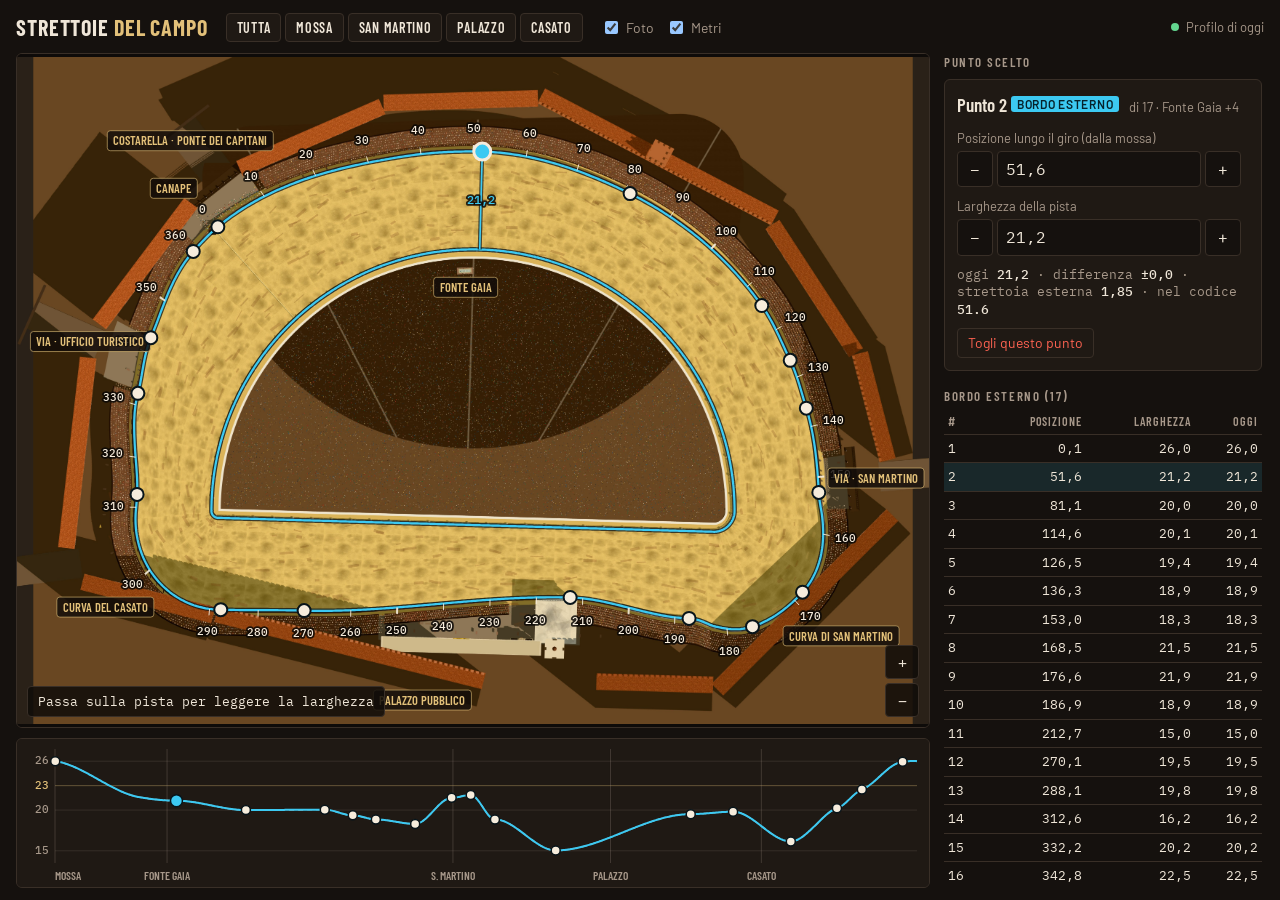
==== creator/index.html @ 79af81dc "Editor strettoie: si modifica anche il colonnino interno; foto trovata anche in /creator/strettoie/ " ====
<!doctype html>
<html lang="it">
<head>
<meta charset="utf-8">
<meta name="viewport" content="width=device-width,initial-scale=1,viewport-fit=cover">
<meta name="robots" content="noindex,nofollow">
<title>Strettoie del Campo</title>
<link rel="preconnect" href="https://fonts.googleapis.com">
<link rel="preconnect" href="https://fonts.gstatic.com" crossorigin>
<link rel="stylesheet" href="https://fonts.googleapis.com/css2?family=Barlow+Condensed:wght@500;600;700&family=Barlow:wght@400;500;600&family=IBM+Plex+Mono:wght@400;500&display=swap">
<style>
/* Tavolo da rilievo: la mappa occupa il campo, il pannello delle misure sta a destra,
   il profilo delle larghezze corre sotto la mappa come una sezione longitudinale. */
:root {
  color-scheme: dark;
  --fondo: #15110e;
  --carta: #1f1914;
  --riga: #392f27;
  --testo: #efe6d8;
  --tenue: #a7988a;
  --nuovo: #3cc9f2;
  --tolto: #ff6352;
  --aggiunto: #63d68f;
  --oggi: #f6ecdc;
  --tufo: #e2c079;
  --f-titolo: "Barlow Condensed", "Arial Narrow", "Helvetica Neue", sans-serif;
  --f-testo: "Barlow", system-ui, -apple-system, "Segoe UI", sans-serif;
  --f-num: "IBM Plex Mono", ui-monospace, Menlo, Consolas, monospace;
}
html, body { height: 100%; }
body { margin: 0; }
[hidden] { display: none !important; }
body { background: var(--fondo); color: var(--testo); font-family: var(--f-testo); font-size: 14px; line-height: 1.4; }
button, input { font: inherit; color: inherit; }
button { cursor: pointer; }
:focus-visible { outline: 2px solid var(--nuovo); outline-offset: 2px; }

.app {
  box-sizing: border-box; height: 100%;
  display: grid; grid-template-columns: minmax(0, 1fr) 320px; grid-template-rows: auto minmax(0, 1fr) 150px;
  gap: 10px 14px;
  padding-block: 12px;
  padding-left: max(16px, env(safe-area-inset-left, 0px));
  padding-right: max(16px, env(safe-area-inset-right, 0px));
}
.testata { grid-column: 1 / -1; display: flex; flex-wrap: wrap; align-items: center; gap: 8px 18px; }
.testata h1 { margin: 0; font-family: var(--f-titolo); font-weight: 700; font-size: 22px; letter-spacing: .04em; text-transform: uppercase; text-wrap: balance; }
.testata h1 span { color: var(--tufo); }
.viste { display: flex; flex-wrap: wrap; gap: 4px; }
.viste button, .attiva {
  background: var(--carta); border: 1px solid var(--riga); border-radius: 4px; padding: 4px 10px;
  font-family: var(--f-titolo); font-weight: 600; font-size: 14px; letter-spacing: .05em; text-transform: uppercase;
}
.viste button:hover { border-color: var(--tenue); }
.interruttori { display: flex; gap: 12px; align-items: center; color: var(--tenue); }
.interruttori label { display: flex; gap: 5px; align-items: center; cursor: pointer; }
.stato { margin-left: auto; font-size: 13px; color: var(--tenue); display: flex; align-items: center; gap: 7px; }
.stato i { width: 8px; height: 8px; border-radius: 50%; background: var(--tenue); display: inline-block; }
.stato[data-tipo="ok"] i { background: var(--aggiunto); }
.stato[data-tipo="attesa"] i { background: var(--tufo); }
.stato[data-tipo="errore"] i { background: var(--tolto); }

.mappa { grid-column: 1; grid-row: 2; position: relative; min-height: 0; border: 1px solid var(--riga); border-radius: 6px; overflow: hidden; background: #0e0b09; touch-action: none; }
.mappa canvas { position: absolute; inset: 0; width: 100%; height: 100%; display: block; cursor: grab; }
.mappa canvas.su-punto { cursor: pointer; }
.mappa canvas.trascina { cursor: grabbing; }
.lettura {
  position: absolute; left: 10px; bottom: 10px; max-width: calc(100% - 80px);
  background: rgba(16, 12, 9, .86); border: 1px solid var(--riga); border-radius: 4px; padding: 6px 10px;
  font-family: var(--f-num); font-size: 12.5px; font-variant-numeric: tabular-nums; pointer-events: none;
}
.lettura b { color: var(--nuovo); font-weight: 500; }
.lettura em { color: var(--tenue); font-style: normal; }
.zoom { position: absolute; right: 10px; bottom: 10px; display: flex; flex-direction: column; gap: 4px; }
.zoom button { width: 34px; height: 34px; border-radius: 4px; border: 1px solid var(--riga); background: rgba(16, 12, 9, .86); font-size: 18px; line-height: 1; }

.profilo { grid-column: 1; grid-row: 3; position: relative; border: 1px solid var(--riga); border-radius: 6px; background: var(--carta); overflow: hidden; touch-action: none; }
.profilo canvas { position: absolute; inset: 0; width: 100%; height: 100%; display: block; cursor: crosshair; }

.pannello { grid-column: 2; grid-row: 2 / 4; min-height: 0; overflow: auto; display: flex; flex-direction: column; gap: 16px; padding-right: 2px; }
.blocco { display: flex; flex-direction: column; gap: 8px; }
.blocco h2 { margin: 0; font-family: var(--f-titolo); font-weight: 600; font-size: 13px; letter-spacing: .12em; text-transform: uppercase; color: var(--tenue); }
.scheda { background: var(--carta); border: 1px solid var(--riga); border-radius: 6px; padding: 12px; display: flex; flex-direction: column; gap: 10px; }
.scheda .nome { font-family: var(--f-titolo); font-size: 19px; font-weight: 600; }
.scheda .nome small { font-family: var(--f-testo); font-size: 13px; font-weight: 400; color: var(--tenue); margin-left: 6px; }
.campo { display: grid; grid-template-columns: minmax(0, 1fr) auto; gap: 4px 8px; align-items: center; }
.campo label { font-size: 13px; color: var(--tenue); grid-column: 1 / -1; }
.passi { display: flex; gap: 4px; }
.passi input {
  flex: 1; min-width: 0; background: var(--fondo); border: 1px solid var(--riga); border-radius: 4px; padding: 6px 8px;
  font-family: var(--f-num); font-size: 16px; font-variant-numeric: tabular-nums;
}
.passi button { width: 36px; border-radius: 4px; border: 1px solid var(--riga); background: var(--fondo); font-family: var(--f-num); font-size: 16px; }
.passi button:hover, .azioni button:hover { border-color: var(--tenue); }
.nota { font-size: 12.5px; color: var(--tenue); font-family: var(--f-num); font-variant-numeric: tabular-nums; }
.nota b { color: var(--testo); font-weight: 500; }
.togli { align-self: flex-start; background: none; border: 1px solid var(--riga); border-radius: 4px; padding: 4px 10px; color: var(--tolto); }
.vuoto { color: var(--tenue); font-size: 13.5px; }

table { width: 100%; border-collapse: collapse; font-family: var(--f-num); font-size: 12.5px; font-variant-numeric: tabular-nums; }
th { text-align: right; font-family: var(--f-titolo); font-weight: 600; font-size: 12px; letter-spacing: .08em; text-transform: uppercase; color: var(--tenue); padding: 0 4px 4px; }
th:first-child, td:first-child { text-align: left; }
td { text-align: right; padding: 5px 4px; border-top: 1px solid var(--riga); }
tbody tr { cursor: pointer; }
tbody tr:hover td { background: rgba(255, 255, 255, .03); }
tbody tr.sel td { background: rgba(60, 201, 242, .12); }
td.piu { color: var(--aggiunto); } td.meno { color: var(--tolto); }

.azioni { display: grid; grid-template-columns: 1fr 1fr; gap: 6px; }
.azioni button { background: var(--carta); border: 1px solid var(--riga); border-radius: 4px; padding: 7px 8px; font-size: 13.5px; }
.azioni button.forte { grid-column: 1 / -1; background: var(--nuovo); color: #06222c; border-color: var(--nuovo); font-weight: 600; }
.legenda { display: grid; grid-template-columns: 28px 1fr; gap: 6px 8px; align-items: center; font-size: 13px; color: var(--tenue); }
.legenda svg { width: 28px; height: 10px; }
.aiuto { margin: 0; padding-left: 18px; color: var(--tenue); font-size: 13px; display: flex; flex-direction: column; gap: 4px; }
.aiuto kbd { font-family: var(--f-num); font-size: 11.5px; border: 1px solid var(--riga); border-radius: 3px; padding: 0 4px; color: var(--testo); }
textarea.copia { width: 100%; box-sizing: border-box; height: 120px; background: var(--fondo); border: 1px solid var(--riga); border-radius: 4px; font-family: var(--f-num); font-size: 12px; color: var(--testo); }

.scheda .nome .lato { font-family: var(--f-testo); font-size: 12px; font-weight: 600; letter-spacing: .06em; text-transform: uppercase; color: #06222c; background: var(--nuovo); border-radius: 3px; padding: 1px 6px; vertical-align: 3px; }
tr.vuota td { text-align: left; color: var(--tenue); font-family: var(--f-testo); font-size: 13px; border-top: 1px solid var(--riga); }
.azioni button.largo { grid-column: 1 / -1; }
@media (max-width: 820px) {
  html, body { height: auto; }
  .app { height: auto; grid-template-columns: minmax(0, 1fr); grid-template-rows: auto 62dvh 130px auto; }
  .pannello { grid-column: 1; grid-row: 4; overflow: visible; }
  .stato { margin-left: 0; width: 100%; }
}
@media (prefers-reduced-motion: reduce) { * { transition: none !important; } }
</style>
</head>
<body>

<div class="app">
  <header class="testata">
    <h1>Strettoie <span>del Campo</span></h1>
    <nav class="viste" aria-label="Inquadrature">
      <button type="button" data-vista="tutta">Tutta</button>
      <button type="button" data-vista="mossa">Mossa</button>
      <button type="button" data-vista="sanmartino">San Martino</button>
      <button type="button" data-vista="palazzo">Palazzo</button>
      <button type="button" data-vista="casato">Casato</button>
    </nav>
    <div class="interruttori">
      <label><input type="checkbox" id="vediFoto" checked> Foto</label>
      <label><input type="checkbox" id="vediNumeri" checked> Metri</label>
    </div>
    <div class="stato" id="stato" data-tipo="attesa" role="status"><i></i><span>Collegamento…</span></div>
  </header>

  <div class="mappa" id="riquadroMappa">
    <canvas id="mappa" aria-label="Pista vista dall'alto"></canvas>
    <div class="lettura" id="lettura"></div>
    <div class="zoom">
      <button type="button" id="zoomPiu" aria-label="Avvicina">+</button>
      <button type="button" id="zoomMeno" aria-label="Allontana">−</button>
    </div>
  </div>

  <div class="profilo"><canvas id="profilo" aria-label="Larghezza della pista lungo il giro"></canvas></div>

  <aside class="pannello">
    <section class="blocco">
      <h2>Punto scelto</h2>
      <div class="scheda" id="scheda"></div>
    </section>
    <section class="blocco">
      <h2 id="titoloEst">Bordo esterno</h2>
      <table>
        <thead><tr><th>#</th><th>Posizione</th><th>Larghezza</th><th>Oggi</th></tr></thead>
        <tbody id="righeEst"></tbody>
      </table>
    </section>
    <section class="blocco">
      <h2 id="titoloInt">Colonnino</h2>
      <table>
        <thead><tr><th>#</th><th>Posizione</th><th>Larghezza</th><th>Oggi</th></tr></thead>
        <tbody id="righeInt"></tbody>
      </table>
    </section>
    <section class="blocco">
      <h2>Modifiche</h2>
      <div class="azioni">
        <button type="button" id="aggiungiEst">+ Punto esterno</button>
        <button type="button" id="aggiungiInt">+ Punto colonnino</button>
        <button type="button" id="annulla">Annulla</button>
        <button type="button" id="ripristina">Torna a oggi</button>
        <button type="button" id="copia" class="largo">Copia numeri</button>
      </div>
      <textarea class="copia" id="testoCopia" hidden readonly></textarea>
    </section>
    <section class="blocco">
      <h2>Come si usa</h2>
      <ol class="aiuto">
        <li>Trascina un <b>tondo</b> per spostare il bordo esterno, un <b>rombo</b> per spostare il colonnino.</li>
        <li>Doppio clic su un bordo per aggiungere un punto. Sul colonnino il primo punto crea un tratto di ±15 da modellare. Con <kbd>Maiusc</kbd> cambi solo la larghezza.</li>
        <li>Con un punto scelto: <kbd>↑</kbd><kbd>↓</kbd> larghezza, <kbd>←</kbd><kbd>→</kbd> posizione, <kbd>Canc</kbd> lo togli.</li>
        <li id="aiutoFine">Si salva su questo dispositivo. Quando hai finito, premi <b>Copia numeri</b> e incollali in chat.</li>
      </ol>
    </section>
    <section class="blocco">
      <h2>Legenda</h2>
      <div class="legenda">
        <svg viewBox="0 0 28 10" aria-hidden="true"><line x1="0" y1="5" x2="28" y2="5" stroke="#3cc9f2" stroke-width="3"/></svg><span>Bordi nuovi</span>
        <svg viewBox="0 0 28 10" aria-hidden="true"><line x1="0" y1="5" x2="28" y2="5" stroke="#f6ecdc" stroke-width="1.6" stroke-dasharray="4 3"/></svg><span>Bordi di oggi</span>
        <svg viewBox="0 0 28 10" aria-hidden="true"><rect x="0" y="1" width="28" height="8" fill="#ff6352" fill-opacity=".55"/></svg><span>Pista tolta</span>
        <svg viewBox="0 0 28 10" aria-hidden="true"><rect x="0" y="1" width="28" height="8" fill="#63d68f" fill-opacity=".55"/></svg><span>Pista aggiunta</span>
        <svg viewBox="0 0 28 10" aria-hidden="true"><circle cx="8" cy="5" r="4" fill="#f6ecdc" stroke="#08141a"/><rect x="17" y="1.5" width="7" height="7" transform="rotate(45 20.5 5)" fill="#f6ecdc" stroke="#08141a"/></svg><span>Tondo: bordo esterno · rombo: colonnino</span>
      </div>
      <p class="nota">Misure in unità del gioco. Tufo pieno <b>23</b>, alla mossa <b>26</b>. Oggi il punto più stretto è <b>15</b>, alla Cappella.</p>
    </section>
  </aside>
</div>

<script>
"use strict";
// ── Dati: estratti dal codice del gioco (game-3d.js), non ricopiati a mano ──────
const GEO = {"L":366.222,"H":11.5,"A":{"SM_IN":154.617,"SM_OUT":183.518,"CAS_IN":288.084,"CAS_OUT":312.106},"punti":[[0.1,-0.09],[51.6,1.85],[81.1,3],[114.617,2.95],[126.517,3.65],[136.317,4.15],[153.017,4.7],[168.517,1.5],[176.618,1.15],[186.918,4.15],[212.718,7.95],[270.084,3.5],[288.084,3.2],[312.606,6.85],[332.206,3.25],[342.806,2.05],[360.106,0.05]],"riferimenti":{"canape":365.222,"costarella":5.5,"fonteGaia":47.609,"viaSanMartino":151.117,"sanMartino":169.067,"cappella":215.75,"entrone":223.1,"palazzo":236,"casato":300.095,"viaTurismo":337.606},"samples":[[45.501,14.534,-0.669,-0.743,0,2.916],[45.198,14.805,-0.665,-0.747,0.407,2.899],[44.893,15.075,-0.66,-0.751,0.814,2.88],[44.586,15.342,-0.656,-0.755,1.221,2.86],[44.278,15.608,-0.651,-0.759,1.628,2.839],[43.969,15.872,-0.647,-0.763,2.034,2.816],[43.658,16.134,-0.642,-0.767,2.441,2.792],[43.345,16.395,-0.637,-0.771,2.848,2.766],[43.031,16.653,-0.633,-0.774,3.255,2.74],[42.715,16.91,-0.628,-0.778,3.662,2.712],[42.397,17.164,-0.623,-0.782,4.069,2.683],[42.079,17.417,-0.619,-0.786,4.476,2.653],[41.758,17.668,-0.614,-0.789,4.883,2.622],[41.436,17.917,-0.609,-0.793,5.29,2.59],[41.113,18.164,-0.605,-0.797,5.696,2.557],[40.788,18.409,-0.6,-0.8,6.103,2.523],[40.462,18.652,-0.595,-0.804,6.51,2.487],[40.134,18.893,-0.59,-0.807,6.917,2.452],[39.805,19.132,-0.585,-0.811,7.324,2.415],[39.474,19.369,-0.581,-0.814,7.731,2.377],[39.142,19.605,-0.576,-0.818,8.138,2.339],[38.809,19.838,-0.571,-0.821,8.545,2.3],[38.474,20.069,-0.566,-0.825,8.951,2.26],[38.138,20.298,-0.561,-0.828,9.358,2.22],[37.8,20.525,-0.556,-0.831,9.765,2.179],[37.462,20.751,-0.551,-0.835,10.172,2.137],[37.121,20.974,-0.546,-0.838,10.579,2.095],[36.78,21.195,-0.541,-0.841,10.986,2.052],[36.437,21.414,-0.536,-0.844,11.393,2.009],[36.093,21.631,-0.531,-0.848,11.8,1.966],[35.747,21.846,-0.526,-0.851,12.207,1.922],[35.4,22.059,-0.521,-0.854,12.613,1.877],[35.052,22.269,-0.515,-0.857,13.02,1.833],[34.703,22.478,-0.51,-0.86,13.427,1.788],[34.353,22.685,-0.505,-0.863,13.834,1.743],[34.001,22.889,-0.5,-0.866,14.241,1.697],[33.648,23.092,-0.495,-0.869,14.648,1.652],[33.294,23.292,-0.49,-0.872,15.055,1.606],[32.938,23.49,-0.484,-0.875,15.462,1.561],[32.582,23.686,-0.479,-0.878,15.869,1.515],[32.224,23.88,-0.474,-0.881,16.275,1.469],[31.865,24.072,-0.469,-0.883,16.682,1.423],[31.505,24.261,-0.463,-0.886,17.089,1.378],[31.144,24.449,-0.458,-0.889,17.496,1.332],[30.782,24.634,-0.453,-0.892,17.903,1.287],[30.418,24.817,-0.447,-0.894,18.31,1.241],[30.054,24.998,-0.442,-0.897,18.717,1.196],[29.688,25.177,-0.437,-0.9,19.124,1.151],[29.322,25.353,-0.431,-0.902,19.531,1.107],[28.954,25.528,-0.426,-0.905,19.937,1.063],[28.585,25.7,-0.42,-0.907,20.344,1.019],[28.216,25.87,-0.415,-0.91,20.751,0.976],[27.845,26.038,-0.409,-0.912,21.158,0.933],[27.473,26.203,-0.404,-0.915,21.565,0.89],[27.101,26.366,-0.399,-0.917,21.972,0.848],[26.727,26.527,-0.393,-0.92,22.379,0.807],[26.352,26.686,-0.388,-0.922,22.786,0.766],[25.977,26.843,-0.382,-0.924,23.192,0.726],[25.6,26.997,-0.376,-0.926,23.599,0.686],[25.223,27.149,-0.371,-0.929,24.006,0.647],[24.845,27.299,-0.365,-0.931,24.413,0.609],[24.465,27.446,-0.36,-0.933,24.82,0.572],[24.085,27.592,-0.354,-0.935,25.227,0.536],[23.704,27.735,-0.349,-0.937,25.634,0.5],[23.323,27.875,-0.343,-0.939,26.041,0.465],[22.94,28.014,-0.337,-0.941,26.448,0.432],[22.557,28.15,-0.332,-0.943,26.854,0.399],[22.172,28.284,-0.326,-0.945,27.261,0.367],[21.787,28.415,-0.32,-0.947,27.668,0.336],[21.401,28.544,-0.315,-0.949,28.075,0.307],[21.015,28.671,-0.309,-0.951,28.482,0.278],[20.627,28.796,-0.303,-0.953,28.889,0.251],[20.239,28.918,-0.298,-0.955,29.296,0.225],[19.851,29.038,-0.292,-0.956,29.703,0.2],[19.461,29.156,-0.286,-0.958,30.11,0.176],[19.071,29.271,-0.28,-0.96,30.516,0.154],[18.68,29.384,-0.275,-0.962,30.923,0.133],[18.288,29.495,-0.269,-0.963,31.33,0.113],[17.896,29.603,-0.263,-0.965,31.737,0.095],[17.503,29.709,-0.257,-0.966,32.144,0.078],[17.11,29.812,-0.252,-0.968,32.551,0.063],[16.716,29.913,-0.246,-0.969,32.958,0.049],[16.321,30.012,-0.24,-0.971,33.365,0.037],[15.926,30.109,-0.234,-0.972,33.772,0.027],[15.53,30.203,-0.228,-0.974,34.178,0.018],[15.133,30.295,-0.223,-0.975,34.585,0.011],[14.737,30.384,-0.217,-0.976,34.992,0.006],[14.339,30.471,-0.211,-0.978,35.399,0.002],[13.941,30.556,-0.205,-0.979,35.806,0],[13.543,30.638,-0.199,-0.98,36.213,0],[13.144,30.718,-0.193,-0.981,36.62,0],[12.744,30.795,-0.187,-0.982,37.027,0],[12.344,30.87,-0.182,-0.983,37.433,0],[11.944,30.943,-0.176,-0.984,37.84,0],[11.543,31.013,-0.17,-0.985,38.247,0],[11.142,31.081,-0.164,-0.986,38.654,0],[10.74,31.146,-0.158,-0.987,39.061,0],[10.338,31.21,-0.152,-0.988,39.468,0],[9.936,31.27,-0.146,-0.989,39.875,0],[9.533,31.328,-0.14,-0.99,40.282,0],[9.13,31.384,-0.134,-0.991,40.689,0],[8.727,31.438,-0.128,-0.992,41.095,0],[8.323,31.489,-0.122,-0.992,41.502,0],[7.919,31.537,-0.116,-0.993,41.909,0],[7.515,31.583,-0.111,-0.994,42.316,0],[7.111,31.627,-0.105,-0.995,42.723,0],[6.706,31.669,-0.099,-0.995,43.13,0],[6.301,31.707,-0.093,-0.996,43.537,0],[5.895,31.744,-0.087,-0.996,43.944,0],[5.49,31.778,-0.081,-0.997,44.351,0],[5.084,31.81,-0.075,-0.997,44.757,0],[4.679,31.839,-0.069,-0.998,45.164,0],[4.273,31.866,-0.063,-0.998,45.571,0],[3.866,31.89,-0.057,-0.998,45.978,0],[3.46,31.912,-0.051,-0.999,46.385,0],[3.054,31.931,-0.045,-0.999,46.792,0],[2.647,31.948,-0.039,-0.999,47.199,0],[2.24,31.963,-0.033,-0.999,47.606,0],[1.834,31.975,-0.027,-1,48.013,0],[1.427,31.985,-0.021,-1,48.419,0],[1.02,31.992,-0.015,-1,48.826,0],[0.613,31.997,-0.009,-1,49.233,0],[0.206,32,-0.003,-1,49.64,0],[-0.2,32,0.003,-1,50.047,0],[-0.607,31.997,0.009,-1,50.454,0],[-1.014,31.992,0.015,-1,50.861,0],[-1.421,31.985,0.021,-1,51.268,0],[-1.828,31.975,0.027,-1,51.674,0],[-2.234,31.963,0.033,-0.999,52.081,0],[-2.641,31.949,0.039,-0.999,52.488,0],[-3.048,31.932,0.045,-0.999,52.895,0],[-3.454,31.912,0.051,-0.999,53.302,0],[-3.86,31.89,0.057,-0.998,53.709,0],[-4.266,31.866,0.063,-0.998,54.116,0],[-4.672,31.839,0.069,-0.998,54.523,0],[-5.078,31.81,0.075,-0.997,54.93,0],[-5.484,31.779,0.081,-0.997,55.336,0],[-5.889,31.744,0.087,-0.996,55.743,0],[-6.295,31.708,0.093,-0.996,56.15,0],[-6.7,31.669,0.099,-0.995,56.557,0],[-7.105,31.628,0.104,-0.995,56.964,0],[-7.509,31.584,0.11,-0.994,57.371,0],[-7.913,31.538,0.116,-0.993,57.778,0],[-8.317,31.489,0.122,-0.992,58.185,0],[-8.721,31.438,0.128,-0.992,58.592,0],[-9.124,31.385,0.134,-0.991,58.998,0],[-9.527,31.329,0.14,-0.99,59.405,0],[-9.93,31.271,0.146,-0.989,59.812,0],[-10.332,31.21,0.152,-0.988,60.219,0],[-10.734,31.147,0.158,-0.987,60.626,0],[-11.136,31.082,0.164,-0.986,61.033,0],[-11.537,31.014,0.17,-0.986,61.44,0],[-11.938,30.944,0.176,-0.984,61.847,0],[-12.338,30.871,0.181,-0.983,62.254,0],[-12.738,30.796,0.187,-0.982,62.66,0],[-13.138,30.719,0.193,-0.981,63.067,0],[-13.537,30.639,0.199,-0.98,63.474,0],[-13.935,30.557,0.205,-0.979,63.881,0],[-14.333,30.472,0.211,-0.978,64.288,0],[-14.731,30.385,0.217,-0.976,64.695,0],[-15.128,30.296,0.222,-0.975,65.102,0],[-15.524,30.204,0.228,-0.974,65.509,0],[-15.92,30.11,0.234,-0.972,65.915,0],[-16.315,30.014,0.24,-0.971,66.322,0],[-16.71,29.915,0.246,-0.969,66.729,0],[-17.104,29.814,0.252,-0.968,67.136,0],[-17.497,29.71,0.257,-0.966,67.543,0],[-17.89,29.604,0.263,-0.965,67.95,0],[-18.283,29.496,0.269,-0.963,68.357,0],[-18.674,29.386,0.275,-0.962,68.764,0],[-19.065,29.273,0.28,-0.96,69.171,0],[-19.455,29.157,0.286,-0.958,69.577,0],[-19.845,29.04,0.292,-0.956,69.984,0],[-20.234,28.92,0.298,-0.955,70.391,0],[-20.622,28.798,0.303,-0.953,70.798,0],[-21.009,28.673,0.309,-0.951,71.205,0],[-21.396,28.546,0.315,-0.949,71.612,0],[-21.781,28.417,0.32,-0.947,72.019,0],[-22.167,28.286,0.326,-0.945,72.426,0],[-22.551,28.152,0.332,-0.943,72.833,0],[-22.934,28.016,0.337,-0.941,73.239,0],[-23.317,27.877,0.343,-0.939,73.646,0],[-23.699,27.737,0.349,-0.937,74.053,0],[-24.08,27.594,0.354,-0.935,74.46,0],[-24.46,27.449,0.36,-0.933,74.867,0],[-24.839,27.301,0.365,-0.931,75.274,0],[-25.217,27.151,0.371,-0.929,75.681,0],[-25.595,26.999,0.376,-0.926,76.088,0],[-25.971,26.845,0.382,-0.924,76.495,0],[-26.347,26.688,0.387,-0.922,76.901,0],[-26.721,26.53,0.393,-0.92,77.308,0],[-27.095,26.369,0.398,-0.917,77.715,0],[-27.468,26.205,0.404,-0.915,78.122,0],[-27.839,26.04,0.409,-0.912,78.529,0],[-28.21,25.872,0.415,-0.91,78.936,0],[-28.58,25.702,0.42,-0.907,79.343,0],[-28.949,25.53,0.426,-0.905,79.75,0],[-29.316,25.356,0.431,-0.902,80.157,0],[-29.683,25.179,0.437,-0.9,80.563,0],[-30.048,25.001,0.442,-0.897,80.97,0],[-30.413,24.82,0.447,-0.894,81.377,0],[-30.776,24.637,0.453,-0.892,81.784,0],[-31.139,24.452,0.458,-0.889,82.191,0],[-31.5,24.264,0.463,-0.886,82.598,0],[-31.86,24.075,0.469,-0.883,83.005,0],[-32.219,23.883,0.474,-0.881,83.412,0],[-32.576,23.689,0.479,-0.878,83.818,0],[-32.933,23.493,0.484,-0.875,84.225,0],[-33.288,23.295,0.49,-0.872,84.632,0],[-33.643,23.095,0.495,-0.869,85.039,0],[-33.996,22.892,0.5,-0.866,85.446,0],[-34.347,22.688,0.505,-0.863,85.853,0],[-34.698,22.481,0.51,-0.86,86.26,0],[-35.047,22.273,0.515,-0.857,86.667,0],[-35.395,22.062,0.521,-0.854,87.074,0],[-35.742,21.849,0.526,-0.851,87.48,0],[-36.087,21.634,0.531,-0.848,87.887,0],[-36.432,21.417,0.536,-0.844,88.294,0],[-36.775,21.198,0.541,-0.841,88.701,0],[-37.116,20.977,0.546,-0.838,89.108,0],[-37.456,20.754,0.551,-0.835,89.515,0],[-37.795,20.529,0.556,-0.831,89.922,0],[-38.133,20.302,0.561,-0.828,90.329,0],[-38.469,20.072,0.566,-0.825,90.736,0],[-38.804,19.841,0.571,-0.821,91.142,0],[-39.137,19.608,0.576,-0.818,91.549,0],[-39.469,19.373,0.58,-0.814,91.956,0],[-39.8,19.136,0.585,-0.811,92.363,0],[-40.129,18.897,0.59,-0.807,92.77,0],[-40.457,18.656,0.595,-0.804,93.177,0],[-40.783,18.412,0.6,-0.8,93.584,0],[-41.108,18.167,0.605,-0.797,93.991,0],[-41.432,17.921,0.609,-0.793,94.398,0],[-41.753,17.672,0.614,-0.789,94.804,0],[-42.074,17.421,0.619,-0.786,95.211,0],[-42.393,17.168,0.623,-0.782,95.618,0],[-42.71,16.914,0.628,-0.778,96.025,0],[-43.026,16.657,0.633,-0.774,96.432,0],[-43.34,16.399,0.637,-0.771,96.839,0],[-43.653,16.138,0.642,-0.767,97.246,0],[-43.964,15.876,0.647,-0.763,97.653,0],[-44.274,15.612,0.651,-0.759,98.059,0],[-44.582,15.346,0.656,-0.755,98.466,0],[-44.888,15.079,0.66,-0.751,98.873,0],[-45.193,14.809,0.665,-0.747,99.28,0],[-45.496,14.538,0.669,-0.743,99.687,0],[-45.798,14.265,0.673,-0.739,100.094,0],[-46.098,13.99,0.678,-0.735,100.501,0],[-46.396,13.713,0.682,-0.731,100.908,0],[-46.693,13.435,0.687,-0.727,101.315,0],[-46.988,13.154,0.691,-0.723,101.721,0],[-47.281,12.872,0.695,-0.719,102.128,0],[-47.573,12.588,0.7,-0.715,102.535,0],[-47.863,12.303,0.704,-0.71,102.942,0],[-48.151,12.016,0.708,-0.706,103.349,0],[-48.437,11.727,0.712,-0.702,103.756,0],[-48.722,11.436,0.716,-0.698,104.163,0],[-49.005,11.144,0.721,-0.693,104.57,0],[-49.286,10.85,0.725,-0.689,104.977,0],[-49.565,10.554,0.729,-0.685,105.383,0],[-49.843,10.256,0.733,-0.68,105.79,0],[-50.119,9.957,0.737,-0.676,106.197,0],[-50.393,9.657,0.741,-0.671,106.604,0],[-50.665,9.354,0.745,-0.667,107.011,0],[-50.936,9.05,0.749,-0.663,107.418,0],[-51.205,8.745,0.753,-0.658,107.825,0],[-51.471,8.438,0.757,-0.653,108.232,0],[-51.736,8.129,0.761,-0.649,108.639,0],[-51.999,7.818,0.765,-0.644,109.045,0],[-52.261,7.506,0.769,-0.64,109.452,0],[-52.52,7.193,0.772,-0.635,109.859,0],[-52.778,6.878,0.776,-0.631,110.266,0],[-53.033,6.561,0.78,-0.626,110.673,0],[-53.287,6.243,0.784,-0.621,111.08,0],[-53.539,5.924,0.787,-0.617,111.487,0],[-53.789,5.603,0.791,-0.612,111.894,0],[-54.037,5.28,0.795,-0.607,112.3,0],[-54.283,4.956,0.798,-0.602,112.707,0],[-54.527,4.63,0.802,-0.598,113.114,0],[-54.769,4.303,0.805,-0.593,113.521,0],[-55.009,3.975,0.809,-0.588,113.928,0],[-55.247,3.645,0.812,-0.583,114.335,0],[-55.484,3.314,0.816,-0.578,114.742,0],[-55.718,2.981,0.819,-0.573,115.149,0],[-55.95,2.647,0.823,-0.568,115.556,0],[-56.18,2.312,0.826,-0.563,115.962,0],[-56.409,1.975,0.83,-0.558,116.369,0],[-56.635,1.637,0.833,-0.553,116.776,0],[-56.859,1.297,0.836,-0.548,117.183,0],[-57.081,0.956,0.839,-0.543,117.59,0],[-57.301,0.614,0.843,-0.538,117.997,0],[-57.519,0.27,0.846,-0.533,118.404,0],[-57.735,-0.074,0.849,-0.528,118.811,0],[-57.949,-0.421,0.852,-0.523,119.218,0],[-58.161,-0.768,0.855,-0.518,119.624,0],[-58.371,-1.117,0.858,-0.513,120.031,0],[-58.578,-1.466,0.861,-0.508,120.438,0],[-58.784,-1.818,0.864,-0.503,120.845,0],[-58.988,-2.17,0.867,-0.498,121.252,0],[-59.189,-2.524,0.87,-0.492,121.659,0],[-59.388,-2.878,0.873,-0.487,122.066,0],[-59.585,-3.234,0.876,-0.482,122.473,0],[-59.78,-3.591,0.879,-0.477,122.88,0],[-59.973,-3.95,0.882,-0.471,123.286,0],[-60.164,-4.309,0.885,-0.466,123.693,0],[-60.352,-4.67,0.888,-0.461,124.1,0],[-60.539,-5.031,0.89,-0.455,124.507,0],[-60.723,-5.394,0.893,-0.45,124.914,0],[-60.905,-5.758,0.896,-0.445,125.321,0],[-61.085,-6.123,0.898,-0.439,125.728,0],[-61.263,-6.489,0.901,-0.434,126.135,0],[-61.438,-6.856,0.904,-0.429,126.541,0],[-61.611,-7.224,0.906,-0.423,126.948,0],[-61.782,-7.593,0.909,-0.418,127.355,0],[-61.951,-7.964,0.911,-0.412,127.762,0],[-62.118,-8.335,0.913,-0.407,128.169,0],[-62.282,-8.707,0.916,-0.401,128.576,0],[-62.445,-9.08,0.918,-0.396,128.983,0],[-62.605,-9.454,0.921,-0.39,129.39,0],[-62.762,-9.829,0.923,-0.385,129.797,0],[-62.918,-10.205,0.925,-0.379,130.203,0],[-63.071,-10.582,0.928,-0.374,130.61,0],[-63.222,-10.96,0.93,-0.368,131.017,0],[-63.371,-11.339,0.932,-0.363,131.424,0],[-63.517,-11.719,0.934,-0.357,131.831,0],[-63.661,-12.099,0.936,-0.351,132.238,0],[-63.803,-12.48,0.938,-0.346,132.645,0],[-63.943,-12.863,0.94,-0.34,133.052,0],[-64.08,-13.246,0.942,-0.335,133.459,0],[-64.215,-13.629,0.944,-0.329,133.865,0],[-64.348,-14.014,0.946,-0.323,134.272,0],[-64.478,-14.399,0.948,-0.318,134.679,0],[-64.606,-14.786,0.95,-0.312,135.086,0],[-64.732,-15.173,0.952,-0.306,135.493,0],[-64.855,-15.56,0.954,-0.301,135.9,0],[-64.977,-15.949,0.956,-0.295,136.307,0],[-65.095,-16.338,0.957,-0.289,136.714,0],[-65.212,-16.728,0.959,-0.283,137.121,0],[-65.326,-17.118,0.961,-0.278,137.527,0],[-65.438,-17.51,0.962,-0.272,137.934,0],[-65.547,-17.901,0.964,-0.266,138.341,0],[-65.654,-18.294,0.966,-0.26,138.748,0],[-65.759,-18.687,0.967,-0.255,139.155,0],[-65.862,-19.081,0.969,-0.249,139.562,0],[-65.962,-19.475,0.97,-0.243,139.969,0],[-66.059,-19.87,0.971,-0.237,140.376,0],[-66.155,-20.266,0.973,-0.231,140.782,0],[-66.248,-20.662,0.974,-0.226,141.189,0],[-66.338,-21.059,0.976,-0.22,141.596,0],[-66.426,-21.456,0.977,-0.214,142.003,0],[-66.512,-21.854,0.978,-0.208,142.41,0],[-66.596,-22.252,0.979,-0.202,142.817,0],[-66.677,-22.651,0.981,-0.196,143.224,0],[-66.755,-23.05,0.982,-0.19,143.631,0],[-66.832,-23.449,0.983,-0.185,144.038,0],[-66.906,-23.85,0.984,-0.179,144.444,0],[-66.977,-24.25,0.985,-0.173,144.851,0],[-67.046,-24.651,0.986,-0.167,145.258,0],[-67.113,-25.052,0.987,-0.161,145.665,0],[-67.177,-25.454,0.988,-0.155,146.072,0],[-67.239,-25.856,0.989,-0.149,146.479,0],[-67.299,-26.259,0.99,-0.143,146.886,0],[-67.356,-26.662,0.991,-0.137,147.293,0],[-67.41,-27.065,0.991,-0.131,147.7,0],[-67.463,-27.468,0.992,-0.125,148.106,0],[-67.513,-27.872,0.993,-0.12,148.513,0],[-67.56,-28.276,0.994,-0.114,148.92,0],[-67.605,-28.681,0.994,-0.108,149.327,0],[-67.648,-29.085,0.995,-0.102,149.734,0],[-67.688,-29.49,0.995,-0.096,150.141,0],[-67.725,-29.895,0.996,-0.09,150.548,0],[-67.761,-30.301,0.996,-0.084,150.955,0],[-67.794,-30.706,0.997,-0.078,151.362,0],[-67.824,-31.112,0.997,-0.072,151.768,0],[-67.852,-31.518,0.998,-0.066,152.175,0],[-67.878,-31.924,0.998,-0.06,152.582,0],[-67.901,-32.33,0.999,-0.054,152.989,0],[-67.922,-32.737,0.999,-0.048,153.396,0],[-67.94,-33.143,0.999,-0.042,153.803,0],[-67.956,-33.55,0.999,-0.036,154.21,0],[-67.969,-33.956,1,-0.03,154.617,0],[-67.98,-34.363,1,-0.024,155.023,0],[-67.989,-34.77,1,-0.018,155.43,0],[-67.995,-35.177,1,-0.012,155.837,0],[-67.999,-35.584,1,-0.006,156.244,0],[-68,-35.991,1,0.005,156.651,0],[-67.995,-36.398,1,0.025,157.058,0],[-67.98,-36.804,0.999,0.05,157.465,0],[-67.954,-37.211,0.997,0.076,157.872,0],[-67.918,-37.616,0.995,0.101,158.279,0],[-67.872,-38.02,0.992,0.126,158.686,0],[-67.815,-38.424,0.988,0.151,159.093,0],[-67.749,-38.825,0.984,0.177,159.5,0],[-67.672,-39.225,0.979,0.202,159.908,0],[-67.585,-39.623,0.974,0.226,160.315,0],[-67.487,-40.018,0.968,0.251,160.722,0],[-67.38,-40.411,0.961,0.276,161.129,0],[-67.263,-40.8,0.954,0.3,161.536,0],[-67.136,-41.187,0.946,0.324,161.943,0],[-66.999,-41.571,0.937,0.348,162.35,0],[-66.852,-41.95,0.928,0.372,162.757,0],[-66.696,-42.326,0.919,0.395,163.164,0],[-66.53,-42.698,0.908,0.419,163.571,0],[-66.355,-43.066,0.897,0.442,163.978,0],[-66.171,-43.429,0.886,0.464,164.386,0],[-65.977,-43.787,0.874,0.487,164.793,0],[-65.775,-44.14,0.861,0.509,165.2,0],[-65.563,-44.488,0.848,0.53,165.607,0],[-65.343,-44.83,0.834,0.552,166.014,0],[-65.114,-45.166,0.82,0.573,166.421,0],[-64.877,-45.497,0.805,0.594,166.828,0],[-64.631,-45.822,0.789,0.614,167.235,0],[-64.377,-46.14,0.774,0.634,167.642,0],[-64.115,-46.451,0.757,0.653,168.049,0],[-63.845,-46.756,0.74,0.672,168.456,0],[-63.568,-47.054,0.723,0.691,168.863,0],[-63.283,-47.345,0.705,0.709,169.271,0],[-62.99,-47.628,0.687,0.727,169.678,0],[-62.691,-47.904,0.668,0.744,170.085,0],[-62.385,-48.172,0.649,0.761,170.492,0],[-62.072,-48.432,0.629,0.777,170.899,0],[-61.752,-48.685,0.61,0.793,171.306,0],[-61.426,-48.929,0.589,0.808,171.713,0],[-61.094,-49.164,0.568,0.823,172.12,0],[-60.756,-49.391,0.547,0.837,172.527,0],[-60.413,-49.61,0.526,0.851,172.934,0],[-60.064,-49.819,0.504,0.864,173.341,0],[-59.71,-50.02,0.482,0.876,173.748,0],[-59.351,-50.212,0.459,0.888,174.156,0],[-58.987,-50.394,0.437,0.9,174.563,0],[-58.618,-50.567,0.414,0.91,174.97,0],[-58.245,-50.731,0.39,0.921,175.377,0],[-57.869,-50.885,0.367,0.93,175.784,0],[-57.488,-51.029,0.343,0.939,176.191,0],[-57.104,-51.164,0.319,0.948,176.598,0],[-56.716,-51.289,0.295,0.956,177.005,0],[-56.326,-51.404,0.27,0.963,177.412,0],[-55.933,-51.509,0.246,0.969,177.819,0],[-55.537,-51.604,0.221,0.975,178.226,0],[-55.139,-51.689,0.196,0.981,178.633,0],[-54.739,-51.764,0.171,0.985,179.041,0],[-54.337,-51.828,0.146,0.989,179.448,0],[-53.933,-51.883,0.121,0.993,179.855,0],[-53.528,-51.927,0.096,0.995,180.262,0],[-53.123,-51.961,0.07,0.998,180.669,0],[-52.716,-51.984,0.045,0.999,181.076,0],[-52.31,-51.997,0.016,1,181.483,0],[-51.903,-51.997,-0.014,1,181.89,0],[-51.496,-51.986,-0.028,1,182.297,0],[-51.089,-51.974,-0.028,1,182.704,0],[-50.682,-51.963,-0.028,1,183.111,0],[-50.276,-51.952,-0.028,1,183.518,0],[-49.869,-51.94,-0.028,1,183.925,0],[-49.462,-51.929,-0.028,1,184.331,0],[-49.055,-51.917,-0.028,1,184.738,0],[-48.649,-51.906,-0.028,1,185.145,0],[-48.242,-51.895,-0.028,1,185.552,0],[-47.835,-51.883,-0.028,1,185.959,0],[-47.429,-51.872,-0.028,1,186.366,0],[-47.022,-51.86,-0.028,1,186.773,0],[-46.615,-51.849,-0.028,1,187.18,0],[-46.208,-51.838,-0.028,1,187.586,0],[-45.802,-51.826,-0.028,1,187.993,0],[-45.395,-51.815,-0.028,1,188.4,0],[-44.988,-51.803,-0.028,1,188.807,0],[-44.582,-51.792,-0.028,1,189.214,0],[-44.175,-51.781,-0.028,1,189.621,0],[-43.768,-51.769,-0.028,1,190.028,0],[-43.361,-51.758,-0.028,1,190.435,0],[-42.955,-51.746,-0.028,1,190.841,0],[-42.548,-51.735,-0.028,1,191.248,0],[-42.141,-51.724,-0.028,1,191.655,0],[-41.735,-51.712,-0.028,1,192.062,0],[-41.328,-51.701,-0.028,1,192.469,0],[-40.921,-51.689,-0.028,1,192.876,0],[-40.514,-51.678,-0.028,1,193.283,0],[-40.108,-51.667,-0.028,1,193.69,0],[-39.701,-51.655,-0.028,1,194.096,0],[-39.294,-51.644,-0.028,1,194.503,0],[-38.888,-51.632,-0.028,1,194.91,0],[-38.481,-51.621,-0.028,1,195.317,0],[-38.074,-51.61,-0.028,1,195.724,0],[-37.667,-51.598,-0.028,1,196.131,0],[-37.261,-51.587,-0.028,1,196.538,0],[-36.854,-51.575,-0.028,1,196.945,0],[-36.447,-51.564,-0.028,1,197.351,0],[-36.041,-51.553,-0.028,1,197.758,0],[-35.634,-51.541,-0.028,1,198.165,0],[-35.227,-51.53,-0.028,1,198.572,0],[-34.82,-51.518,-0.028,1,198.979,0],[-34.414,-51.507,-0.028,1,199.386,0],[-34.007,-51.496,-0.028,1,199.793,0],[-33.6,-51.484,-0.028,1,200.2,0],[-33.194,-51.473,-0.028,1,200.606,0],[-32.787,-51.461,-0.028,1,201.013,0],[-32.38,-51.45,-0.028,1,201.42,0],[-31.973,-51.439,-0.028,1,201.827,0],[-31.567,-51.427,-0.028,1,202.234,0],[-31.16,-51.416,-0.028,1,202.641,0],[-30.753,-51.404,-0.028,1,203.048,0],[-30.347,-51.393,-0.028,1,203.455,0],[-29.94,-51.381,-0.028,1,203.861,0],[-29.533,-51.37,-0.028,1,204.268,0],[-29.126,-51.359,-0.028,1,204.675,0],[-28.72,-51.347,-0.028,1,205.082,0],[-28.313,-51.336,-0.028,1,205.489,0],[-27.906,-51.324,-0.028,1,205.896,0],[-27.5,-51.313,-0.028,1,206.303,0],[-27.093,-51.302,-0.028,1,206.71,0],[-26.686,-51.29,-0.028,1,207.116,0],[-26.279,-51.279,-0.028,1,207.523,0],[-25.873,-51.267,-0.028,1,207.93,0],[-25.466,-51.256,-0.028,1,208.337,0],[-25.059,-51.245,-0.028,1,208.744,0],[-24.653,-51.233,-0.028,1,209.151,0],[-24.246,-51.222,-0.028,1,209.558,0],[-23.839,-51.21,-0.028,1,209.964,0],[-23.432,-51.199,-0.028,1,210.371,0],[-23.026,-51.188,-0.028,1,210.778,0],[-22.619,-51.176,-0.028,1,211.185,0],[-22.212,-51.165,-0.028,1,211.592,0],[-21.806,-51.153,-0.028,1,211.999,0],[-21.399,-51.142,-0.028,1,212.406,0],[-20.992,-51.131,-0.028,1,212.813,0],[-20.585,-51.119,-0.028,1,213.219,0],[-20.179,-51.108,-0.028,1,213.626,0],[-19.772,-51.096,-0.028,1,214.033,0],[-19.365,-51.085,-0.028,1,214.44,0],[-18.959,-51.074,-0.028,1,214.847,0],[-18.552,-51.062,-0.028,1,215.254,0],[-18.145,-51.051,-0.028,1,215.661,0],[-17.738,-51.039,-0.028,1,216.068,0],[-17.332,-51.028,-0.028,1,216.474,0],[-16.925,-51.017,-0.028,1,216.881,0],[-16.518,-51.005,-0.028,1,217.288,0],[-16.112,-50.994,-0.028,1,217.695,0],[-15.705,-50.982,-0.028,1,218.102,0],[-15.298,-50.971,-0.028,1,218.509,0],[-14.891,-50.96,-0.028,1,218.916,0],[-14.485,-50.948,-0.028,1,219.323,0],[-14.078,-50.937,-0.028,1,219.729,0],[-13.671,-50.925,-0.028,1,220.136,0],[-13.265,-50.914,-0.028,1,220.543,0],[-12.858,-50.903,-0.028,1,220.95,0],[-12.451,-50.891,-0.028,1,221.357,0],[-12.044,-50.88,-0.028,1,221.764,0],[-11.638,-50.868,-0.028,1,222.171,0],[-11.231,-50.857,-0.028,1,222.578,0],[-10.824,-50.846,-0.028,1,222.984,0],[-10.418,-50.834,-0.028,1,223.391,0],[-10.011,-50.823,-0.028,1,223.798,0],[-9.604,-50.811,-0.028,1,224.205,0],[-9.197,-50.8,-0.028,1,224.612,0],[-8.791,-50.789,-0.028,1,225.019,0],[-8.384,-50.777,-0.028,1,225.426,0],[-7.977,-50.766,-0.028,1,225.833,0],[-7.571,-50.754,-0.028,1,226.239,0],[-7.164,-50.743,-0.028,1,226.646,0],[-6.757,-50.732,-0.028,1,227.053,0],[-6.35,-50.72,-0.028,1,227.46,0],[-5.944,-50.709,-0.028,1,227.867,0],[-5.537,-50.697,-0.028,1,228.274,0],[-5.13,-50.686,-0.028,1,228.681,0],[-4.724,-50.674,-0.028,1,229.088,0],[-4.317,-50.663,-0.028,1,229.494,0],[-3.91,-50.652,-0.028,1,229.901,0],[-3.503,-50.64,-0.028,1,230.308,0],[-3.097,-50.629,-0.028,1,230.715,0],[-2.69,-50.617,-0.028,1,231.122,0],[-2.283,-50.606,-0.028,1,231.529,0],[-1.877,-50.595,-0.028,1,231.936,0],[-1.47,-50.583,-0.028,1,232.343,0],[-1.063,-50.572,-0.028,1,232.749,0],[-0.656,-50.56,-0.028,1,233.156,0],[-0.25,-50.549,-0.028,1,233.563,0],[0.157,-50.538,-0.028,1,233.97,0],[0.564,-50.526,-0.028,1,234.377,0],[0.97,-50.515,-0.028,1,234.784,0],[1.377,-50.503,-0.028,1,235.191,0],[1.784,-50.492,-0.028,1,235.598,0],[2.191,-50.481,-0.028,1,236.004,0],[2.597,-50.469,-0.028,1,236.411,0],[3.004,-50.458,-0.028,1,236.818,0],[3.411,-50.446,-0.028,1,237.225,0],[3.817,-50.435,-0.028,1,237.632,0],[4.224,-50.424,-0.028,1,238.039,0],[4.631,-50.412,-0.028,1,238.446,0],[5.038,-50.401,-0.028,1,238.853,0],[5.444,-50.389,-0.028,1,239.259,0],[5.851,-50.378,-0.028,1,239.666,0],[6.258,-50.367,-0.028,1,240.073,0],[6.664,-50.355,-0.028,1,240.48,0],[7.071,-50.344,-0.028,1,240.887,0],[7.478,-50.332,-0.028,1,241.294,0],[7.885,-50.321,-0.028,1,241.701,0],[8.291,-50.31,-0.028,1,242.108,0],[8.698,-50.298,-0.028,1,242.514,0],[9.105,-50.287,-0.028,1,242.921,0],[9.511,-50.275,-0.028,1,243.328,0],[9.918,-50.264,-0.028,1,243.735,0],[10.325,-50.253,-0.028,1,244.142,0],[10.732,-50.241,-0.028,1,244.549,0],[11.138,-50.23,-0.028,1,244.956,0],[11.545,-50.218,-0.028,1,245.363,0],[11.952,-50.207,-0.028,1,245.769,0],[12.358,-50.196,-0.028,1,246.176,0],[12.765,-50.184,-0.028,1,246.583,0],[13.172,-50.173,-0.028,1,246.99,0],[13.579,-50.161,-0.028,1,247.397,0],[13.985,-50.15,-0.028,1,247.804,0],[14.392,-50.139,-0.028,1,248.211,0],[14.799,-50.127,-0.028,1,248.618,0],[15.205,-50.116,-0.028,1,249.024,0],[15.612,-50.104,-0.028,1,249.431,0],[16.019,-50.093,-0.028,1,249.838,0],[16.426,-50.082,-0.028,1,250.245,0],[16.832,-50.07,-0.028,1,250.652,0],[17.239,-50.059,-0.028,1,251.059,0],[17.646,-50.047,-0.028,1,251.466,0],[18.052,-50.036,-0.028,1,251.873,0],[18.459,-50.025,-0.028,1,252.279,0],[18.866,-50.013,-0.028,1,252.686,0],[19.273,-50.002,-0.028,1,253.093,0],[19.679,-49.99,-0.028,1,253.5,0],[20.086,-49.979,-0.028,1,253.907,0],[20.493,-49.967,-0.028,1,254.314,0],[20.899,-49.956,-0.028,1,254.721,0],[21.306,-49.945,-0.028,1,255.128,0],[21.713,-49.933,-0.028,1,255.534,0],[22.12,-49.922,-0.028,1,255.941,0],[22.526,-49.91,-0.028,1,256.348,0],[22.933,-49.899,-0.028,1,256.755,0],[23.34,-49.888,-0.028,1,257.162,0],[23.746,-49.876,-0.028,1,257.569,0],[24.153,-49.865,-0.028,1,257.976,0],[24.56,-49.853,-0.028,1,258.383,0],[24.967,-49.842,-0.028,1,258.789,0],[25.373,-49.831,-0.028,1,259.196,0],[25.78,-49.819,-0.028,1,259.603,0],[26.187,-49.808,-0.028,1,260.01,0],[26.593,-49.796,-0.028,1,260.417,0],[27,-49.785,-0.028,1,260.824,0],[27.407,-49.774,-0.028,1,261.231,0],[27.814,-49.762,-0.028,1,261.638,0],[28.22,-49.751,-0.028,1,262.044,0],[28.627,-49.739,-0.028,1,262.451,0],[29.034,-49.728,-0.028,1,262.858,0],[29.44,-49.717,-0.028,1,263.265,0],[29.847,-49.705,-0.028,1,263.672,0],[30.254,-49.694,-0.028,1,264.079,0],[30.661,-49.682,-0.028,1,264.486,0],[31.067,-49.671,-0.028,1,264.893,0],[31.474,-49.66,-0.028,1,265.299,0],[31.881,-49.648,-0.028,1,265.706,0],[32.287,-49.637,-0.028,1,266.113,0],[32.694,-49.625,-0.028,1,266.52,0],[33.101,-49.614,-0.028,1,266.927,0],[33.508,-49.603,-0.028,1,267.334,0],[33.914,-49.591,-0.028,1,267.741,0],[34.321,-49.58,-0.028,1,268.147,0],[34.728,-49.568,-0.028,1,268.554,0],[35.134,-49.557,-0.028,1,268.961,0],[35.541,-49.546,-0.028,1,269.368,0],[35.948,-49.534,-0.028,1,269.775,0],[36.355,-49.523,-0.028,1,270.182,0],[36.761,-49.511,-0.028,1,270.589,0],[37.168,-49.5,-0.028,1,270.996,0],[37.575,-49.489,-0.028,1,271.402,0],[37.981,-49.477,-0.028,1,271.809,0],[38.388,-49.466,-0.028,1,272.216,0],[38.795,-49.454,-0.028,1,272.623,0],[39.202,-49.443,-0.028,1,273.03,0],[39.608,-49.432,-0.028,1,273.437,0],[40.015,-49.42,-0.028,1,273.844,0],[40.422,-49.409,-0.028,1,274.251,0],[40.828,-49.397,-0.028,1,274.657,0],[41.235,-49.386,-0.028,1,275.064,0],[41.642,-49.375,-0.028,1,275.471,0],[42.049,-49.363,-0.028,1,275.878,0],[42.455,-49.352,-0.028,1,276.285,0],[42.862,-49.34,-0.028,1,276.692,0],[43.269,-49.329,-0.028,1,277.099,0],[43.675,-49.318,-0.028,1,277.506,0],[44.082,-49.306,-0.028,1,277.912,0],[44.489,-49.295,-0.028,1,278.319,0],[44.896,-49.283,-0.028,1,278.726,0],[45.302,-49.272,-0.028,1,279.133,0],[45.709,-49.26,-0.028,1,279.54,0],[46.116,-49.249,-0.028,1,279.947,0],[46.522,-49.238,-0.028,1,280.354,0],[46.929,-49.226,-0.028,1,280.761,0],[47.336,-49.215,-0.028,1,281.167,0],[47.743,-49.203,-0.028,1,281.574,0],[48.149,-49.192,-0.028,1,281.981,0],[48.556,-49.181,-0.028,1,282.388,0],[48.963,-49.169,-0.028,1,282.795,0],[49.369,-49.158,-0.028,1,283.202,0],[49.776,-49.146,-0.028,1,283.609,0],[50.183,-49.135,-0.028,1,284.016,0],[50.59,-49.124,-0.028,1,284.422,0],[50.996,-49.112,-0.028,1,284.829,0],[51.403,-49.101,-0.028,1,285.236,0],[51.81,-49.089,-0.028,1,285.643,0],[52.216,-49.078,-0.028,1,286.05,0],[52.623,-49.067,-0.028,1,286.457,0],[53.03,-49.055,-0.028,1,286.864,0],[53.437,-49.044,-0.028,1,287.271,0],[53.843,-49.032,-0.028,1,287.677,0],[54.25,-49.021,-0.028,1,288.084,0],[54.657,-49.01,-0.026,1,288.491,0],[55.064,-49,-0.022,1,288.898,0],[55.47,-48.991,-0.036,0.999,289.305,0],[55.877,-48.97,-0.067,0.998,289.712,0],[56.283,-48.937,-0.099,0.995,290.119,0],[56.687,-48.89,-0.13,0.992,290.527,0],[57.09,-48.831,-0.161,0.987,290.934,0],[57.491,-48.759,-0.192,0.981,291.341,0],[57.889,-48.675,-0.222,0.975,291.748,0],[58.285,-48.578,-0.253,0.968,292.155,0],[58.677,-48.469,-0.283,0.959,292.562,0],[59.066,-48.348,-0.313,0.95,292.97,0],[59.451,-48.214,-0.342,0.94,293.377,0],[59.831,-48.069,-0.372,0.928,293.784,0],[60.207,-47.912,-0.401,0.916,294.191,0],[60.577,-47.743,-0.429,0.903,294.598,0],[60.942,-47.562,-0.457,0.889,295.006,0],[61.301,-47.371,-0.485,0.875,295.413,0],[61.654,-47.168,-0.512,0.859,295.82,0],[62.001,-46.954,-0.539,0.843,296.227,0],[62.341,-46.729,-0.565,0.825,296.634,0],[62.673,-46.494,-0.59,0.807,297.042,0],[62.998,-46.249,-0.615,0.788,297.449,0],[63.315,-45.993,-0.64,0.769,297.856,0],[63.624,-45.728,-0.663,0.748,298.263,0],[63.924,-45.453,-0.686,0.727,298.67,0],[64.216,-45.169,-0.709,0.705,299.078,0],[64.499,-44.876,-0.731,0.683,299.485,0],[64.772,-44.574,-0.752,0.66,299.892,0],[65.036,-44.264,-0.772,0.636,300.299,0],[65.289,-43.945,-0.791,0.611,300.706,0],[65.533,-43.619,-0.81,0.586,301.114,0],[65.767,-43.285,-0.828,0.56,301.521,0],[65.99,-42.945,-0.845,0.534,301.928,0],[66.202,-42.597,-0.862,0.507,302.335,0],[66.403,-42.243,-0.877,0.48,302.742,0],[66.593,-41.883,-0.892,0.453,303.15,0],[66.771,-41.517,-0.905,0.424,303.557,0],[66.938,-41.146,-0.918,0.396,303.964,0],[67.094,-40.769,-0.93,0.367,304.371,0],[67.237,-40.388,-0.941,0.338,304.778,0],[67.368,-40.003,-0.951,0.308,305.186,0],[67.488,-39.613,-0.961,0.278,305.593,0],[67.595,-39.22,-0.969,0.248,306,0],[67.689,-38.824,-0.976,0.217,306.407,0],[67.772,-38.426,-0.982,0.187,306.814,0],[67.841,-38.024,-0.988,0.156,307.221,0],[67.899,-37.621,-0.992,0.125,307.629,0],[67.943,-37.216,-0.996,0.094,308.036,0],[67.975,-36.811,-0.998,0.062,308.443,0],[67.994,-36.404,-1,0.031,308.85,0],[68,-35.997,-1,0.006,309.257,0],[67.999,-35.59,-1,-0.006,309.664,0],[67.995,-35.183,-1,-0.012,310.071,0],[67.989,-34.776,-1,-0.018,310.478,0],[67.98,-34.369,-1,-0.024,310.885,0],[67.969,-33.962,-1,-0.03,311.292,0],[67.956,-33.556,-0.999,-0.036,311.699,0],[67.94,-33.149,-0.999,-0.042,312.106,0],[67.922,-32.743,-0.999,-0.048,312.513,0],[67.901,-32.336,-0.999,-0.054,312.92,0],[67.878,-31.93,-0.998,-0.06,313.326,0],[67.853,-31.524,-0.998,-0.066,313.733,0],[67.825,-31.118,-0.997,-0.072,314.14,0],[67.794,-30.712,-0.997,-0.078,314.547,0],[67.761,-30.307,-0.996,-0.084,314.954,0],[67.726,-29.901,-0.996,-0.09,315.361,0],[67.688,-29.496,-0.995,-0.096,315.768,0],[67.648,-29.091,-0.995,-0.102,316.175,0],[67.606,-28.687,-0.994,-0.108,316.581,0],[67.561,-28.282,-0.994,-0.113,316.988,0],[67.513,-27.878,-0.993,-0.119,317.395,0],[67.463,-27.474,-0.992,-0.125,317.802,0],[67.411,-27.071,-0.991,-0.131,318.209,0],[67.357,-26.668,-0.991,-0.137,318.616,0],[67.3,-26.265,-0.99,-0.143,319.023,0],[67.24,-25.862,-0.989,-0.149,319.43,0],[67.178,-25.46,-0.988,-0.155,319.837,0],[67.114,-25.058,-0.987,-0.161,320.243,0],[67.047,-24.657,-0.986,-0.167,320.65,0],[66.978,-24.256,-0.985,-0.173,321.057,0],[66.907,-23.855,-0.984,-0.179,321.464,0],[66.833,-23.455,-0.983,-0.184,321.871,0],[66.757,-23.056,-0.982,-0.19,322.278,0],[66.678,-22.656,-0.981,-0.196,322.685,0.001],[66.597,-22.258,-0.979,-0.202,323.092,0.004],[66.513,-21.859,-0.978,-0.208,323.499,0.009],[66.428,-21.462,-0.977,-0.214,323.905,0.016],[66.34,-21.065,-0.976,-0.22,324.312,0.024],[66.249,-20.668,-0.974,-0.225,324.719,0.034],[66.156,-20.272,-0.973,-0.231,325.126,0.045],[66.061,-19.876,-0.971,-0.237,325.533,0.058],[65.963,-19.481,-0.97,-0.243,325.94,0.073],[65.863,-19.087,-0.969,-0.249,326.347,0.089],[65.761,-18.693,-0.967,-0.255,326.754,0.107],[65.656,-18.3,-0.966,-0.26,327.161,0.126],[65.549,-17.907,-0.964,-0.266,327.567,0.146],[65.439,-17.515,-0.962,-0.272,327.974,0.168],[65.328,-17.124,-0.961,-0.278,328.381,0.192],[65.214,-16.734,-0.959,-0.283,328.788,0.216],[65.097,-16.344,-0.957,-0.289,329.195,0.242],[64.978,-15.955,-0.956,-0.295,329.602,0.269],[64.857,-15.566,-0.954,-0.3,330.009,0.297],[64.734,-15.178,-0.952,-0.306,330.416,0.326],[64.608,-14.791,-0.95,-0.312,330.822,0.356],[64.48,-14.405,-0.948,-0.318,331.229,0.388],[64.35,-14.02,-0.946,-0.323,331.636,0.42],[64.217,-13.635,-0.944,-0.329,332.043,0.454],[64.082,-13.251,-0.942,-0.335,332.45,0.488],[63.945,-12.868,-0.94,-0.34,332.857,0.523],[63.805,-12.486,-0.938,-0.346,333.264,0.56],[63.663,-12.105,-0.936,-0.351,333.671,0.597],[63.519,-11.724,-0.934,-0.357,334.078,0.634],[63.373,-11.345,-0.932,-0.363,334.484,0.673],[63.224,-10.966,-0.93,-0.368,334.891,0.712],[63.073,-10.588,-0.928,-0.374,335.298,0.752],[62.92,-10.211,-0.925,-0.379,335.705,0.793],[62.765,-9.835,-0.923,-0.385,336.112,0.834],[62.607,-9.46,-0.921,-0.39,336.519,0.876],[62.447,-9.086,-0.918,-0.396,336.926,0.918],[62.285,-8.713,-0.916,-0.401,337.333,0.961],[62.12,-8.34,-0.914,-0.407,337.74,1.004],[61.954,-7.969,-0.911,-0.412,338.146,1.048],[61.785,-7.599,-0.909,-0.418,338.553,1.092],[61.614,-7.23,-0.906,-0.423,338.96,1.136],[61.441,-6.862,-0.904,-0.429,339.367,1.181],[61.265,-6.494,-0.901,-0.434,339.774,1.226],[61.088,-6.128,-0.898,-0.439,340.181,1.271],[60.908,-5.763,-0.896,-0.445,340.588,1.317],[60.726,-5.4,-0.893,-0.45,340.995,1.362],[60.542,-5.037,-0.89,-0.455,341.402,1.408],[60.355,-4.675,-0.888,-0.461,341.808,1.454],[60.167,-4.314,-0.885,-0.466,342.215,1.499],[59.976,-3.955,-0.882,-0.471,342.622,1.545],[59.783,-3.597,-0.879,-0.477,343.029,1.591],[59.588,-3.24,-0.876,-0.482,343.436,1.636],[59.391,-2.884,-0.873,-0.487,343.843,1.682],[59.192,-2.529,-0.87,-0.492,344.25,1.727],[58.991,-2.175,-0.868,-0.497,344.657,1.773],[58.787,-1.823,-0.865,-0.503,345.063,1.818],[58.582,-1.472,-0.861,-0.508,345.47,1.862],[58.374,-1.122,-0.858,-0.513,345.877,1.907],[58.164,-0.773,-0.855,-0.518,346.284,1.951],[57.952,-0.426,-0.852,-0.523,346.691,1.994],[57.738,-0.08,-0.849,-0.528,347.098,2.038],[57.522,0.265,-0.846,-0.533,347.505,2.081],[57.304,0.609,-0.843,-0.538,347.912,2.123],[57.084,0.951,-0.839,-0.543,348.319,2.165],[56.862,1.292,-0.836,-0.548,348.725,2.206],[56.638,1.631,-0.833,-0.553,349.132,2.247],[56.412,1.97,-0.83,-0.558,349.539,2.287],[56.184,2.307,-0.826,-0.563,349.946,2.326],[55.953,2.642,-0.823,-0.568,350.353,2.364],[55.721,2.976,-0.819,-0.573,350.76,2.402],[55.487,3.309,-0.816,-0.578,351.167,2.439],[55.251,3.64,-0.813,-0.583,351.574,2.475],[55.013,3.97,-0.809,-0.588,351.981,2.511],[54.772,4.299,-0.805,-0.593,352.387,2.545],[54.53,4.626,-0.802,-0.597,352.794,2.579],[54.286,4.951,-0.798,-0.602,353.201,2.611],[54.04,5.275,-0.795,-0.607,353.608,2.643],[53.792,5.598,-0.791,-0.612,354.015,2.673],[53.543,5.919,-0.787,-0.616,354.422,2.702],[53.291,6.239,-0.784,-0.621,354.829,2.73],[53.037,6.557,-0.78,-0.626,355.236,2.757],[52.781,6.873,-0.776,-0.63,355.643,2.783],[52.524,7.188,-0.772,-0.635,356.049,2.808],[52.265,7.502,-0.769,-0.64,356.456,2.831],[52.003,7.814,-0.765,-0.644,356.863,2.853],[51.74,8.124,-0.761,-0.649,357.27,2.873],[51.475,8.433,-0.757,-0.653,357.677,2.893],[51.209,8.74,-0.753,-0.658,358.084,2.91],[50.94,9.046,-0.749,-0.662,358.491,2.927],[50.669,9.35,-0.745,-0.667,358.898,2.941],[50.397,9.652,-0.741,-0.671,359.304,2.954],[50.123,9.953,-0.737,-0.676,359.711,2.966],[49.847,10.252,-0.733,-0.68,360.118,2.976],[49.57,10.549,-0.729,-0.685,360.525,2.984],[49.29,10.845,-0.725,-0.689,360.932,2.991],[49.009,11.139,-0.721,-0.693,361.339,2.996],[48.726,11.432,-0.717,-0.698,361.746,2.999],[48.441,11.722,-0.712,-0.702,362.153,3],[48.155,12.011,-0.708,-0.706,362.56,2.999],[47.867,12.299,-0.704,-0.71,362.966,2.997],[47.577,12.584,-0.7,-0.714,363.373,2.993],[47.285,12.868,-0.695,-0.719,363.78,2.987],[46.992,13.15,-0.691,-0.723,364.187,2.979],[46.697,13.43,-0.687,-0.727,364.594,2.97],[46.401,13.709,-0.682,-0.731,365.001,2.959],[46.102,13.986,-0.678,-0.735,365.408,2.946],[45.802,14.261,-0.674,-0.739,365.815,2.932]]};
const FOTO = { src: (/\/$/.test(location.pathname) || /\.[a-z0-9]+$/i.test(location.pathname) ? "" : location.pathname.split("/").pop() + "/") + "pista-alto.jpg", cx: 0, cz: -10, wu: 220, hu: 144 };   // inquadratura ortogonale dello scatto
// EST_MAX: il bordo esterno non va oltre 14,5 dall'asse (le facciate sono tarate lì).
// INT_*: quanto il colonnino può entrare in pista (+) o arretrare verso la piazza (−).
const K = { FLARE: 3, SPAN: 40, BACK: -7, FRONT: -1, PIENA: 23, LMIN: 14, EST_MAX: 14.5, INT_MIN: -4, INT_MAX: 6 };
const L = GEO.L, H = GEO.H, N = GEO.samples.length;
const PX = new Float64Array(N), PZ = new Float64Array(N), NX = new Float64Array(N), NZ = new Float64Array(N), CUM = new Float64Array(N), FL = new Float64Array(N);
GEO.samples.forEach((s, i) => { PX[i] = s[0]; PZ[i] = s[1]; NX[i] = s[2]; NZ[i] = s[3]; CUM[i] = s[4]; FL[i] = s[5]; });
const OGGI = { e: GEO.punti.map(([c, n]) => ({ c, n })), i: (GEO.interni || []).map(([c, n]) => ({ c, n })) };
const NOME_LATO = { e: "bordo esterno", i: "colonnino" };
const RIF = GEO.riferimenti;
const ANCORE = { SM_IN: GEO.A.SM_IN, SM_OUT: GEO.A.SM_OUT, CAS_IN: GEO.A.CAS_IN, CAS_OUT: GEO.A.CAS_OUT };
const NOMI = [
  // [nome, posizione, lato, distanza in più oltre i palchi, zoom minimo per mostrarlo]
  ["Canape", RIF.canape, "fuori", 0, 0], ["Costarella · ponte dei Capitani", RIF.costarella, "fuori", 6, 0], ["Fonte Gaia", RIF.fonteGaia, "dentro", 0, 0],
  ["Via · San Martino", RIF.viaSanMartino, "fuori", 0, 0], ["Curva di San Martino", RIF.sanMartino, "fuori", 0, 0], ["Cappella", RIF.cappella, "fuori", 0, 5],
  ["Entrone", RIF.entrone, "fuori", 6, 5], ["Palazzo Pubblico", RIF.palazzo + 8, "fuori", 8, 0], ["Curva del Casato", RIF.casato, "fuori", 0, 0], ["Via · ufficio turistico", RIF.viaTurismo, "fuori", 0, 0],
];

// ── Matematica della pista (la stessa del gioco) ────────────────────────────────
const pmod = (v, m) => ((v % m) + m) % m;
const clamp = (v, a, b) => Math.max(a, Math.min(b, v));
function flareAt(c) {
  const centro = pmod((K.BACK + K.FRONT) / 2, L);
  let d = pmod(c - centro, L); if (d > L / 2) d -= L;
  const t = clamp(1 - Math.abs(d) / K.SPAN, 0, 1);
  return K.FLARE * t * t * (3 - 2 * t);
}
// Profilo fra punti consecutivi: smoothstep a giro chiuso, come trackNarrowAt.
// Con meno di due punti non c'è profilo (0), come nel gioco.
function strettoia(c, pts) {
  const n = pts.length;
  if (n < 2) return 0;
  c = pmod(c, L);
  let i = -1;
  for (let k = 0; k < n; k++) { if (pts[k].c <= c) i = k; else break; }
  let a, b, ca, cb;
  if (i === -1) { a = pts[n - 1]; b = pts[0]; ca = a.c - L; cb = b.c; }
  else if (i === n - 1) { a = pts[n - 1]; b = pts[0]; ca = a.c; cb = b.c + L; }
  else { a = pts[i]; b = pts[i + 1]; ca = a.c; cb = b.c; }
  const t = clamp((c - ca) / Math.max(0.001, cb - ca), 0, 1);
  return a.n + (b.n - a.n) * t * t * (3 - 2 * t);
}
const larghezza = (c, P) => K.PIENA + flareAt(c) - strettoia(c, P.e) - strettoia(c, P.i);
function campione(c) {
  c = pmod(c, L);
  let lo = 0, hi = N - 1;
  if (c >= CUM[N - 1]) { lo = N - 1; } else { while (hi - lo > 1) { const m = (lo + hi) >> 1; if (CUM[m] <= c) lo = m; else hi = m; } }
  const j = (lo + 1) % N, cj = j === 0 ? L : CUM[j];
  const t = clamp((c - CUM[lo]) / Math.max(1e-6, cj - CUM[lo]), 0, 1);
  let nx = NX[lo] + (NX[j] - NX[lo]) * t, nz = NZ[lo] + (NZ[j] - NZ[lo]) * t;
  const nl = Math.hypot(nx, nz) || 1; nx /= nl; nz /= nl;
  return { x: PX[lo] + (PX[j] - PX[lo]) * t, z: PZ[lo] + (PZ[j] - PZ[lo]) * t, nx, nz, fl: flareAt(c) };
}
// Il bordo esterno sta verso −normale, il colonnino verso +normale.
const bordoFuori = (s, n) => { const o = H + s.fl - n; return [s.x - s.nx * o, s.z - s.nz * o]; };
const bordoDentro = (s, n) => { const o = H - n; return [s.x + s.nx * o, s.z + s.nz * o]; };
const bordo = (lato, s, n) => (lato === "e" ? bordoFuori(s, n) : bordoDentro(s, n));
// Proiezione di un punto del mondo sulla linea di mezzo: posizione lungo il giro + scarto laterale.
function proietta(x, z) {
  let best = null;
  for (let i = 0; i < N; i++) {
    const j = (i + 1) % N;
    const ax = PX[i], az = PZ[i], dx = PX[j] - ax, dz = PZ[j] - az, l2 = dx * dx + dz * dz || 1e-9;
    const t = clamp(((x - ax) * dx + (z - az) * dz) / l2, 0, 1);
    const qx = ax + dx * t, qz = az + dz * t, d2 = (x - qx) ** 2 + (z - qz) ** 2;
    if (!best || d2 < best.d2) best = { d2, c: CUM[i] + ((j === 0 ? L : CUM[j]) - CUM[i]) * t };
  }
  best.c = pmod(best.c, L);
  const s = campione(best.c);
  best.lat = (x - s.x) * s.nx + (z - s.z) * s.nz;
  return best;
}

// ── Stato ──────────────────────────────────────────────────────────────────────
let idProssimo = 1;
const conId = (arr) => arr.map((p) => ({ c: p.c, n: p.n, id: idProssimo++ }));
let prof = { e: conId(OGGI.e), i: conId(OGGI.i) };
let scelto = prof.e.length > 1 ? { lato: "e", id: prof.e[1].id } : null;
let hoverC = null;
const storia = [];
const nOggiE = new Float64Array(N), nOggiI = new Float64Array(N);
for (let i = 0; i < N; i++) { nOggiE[i] = strettoia(CUM[i], OGGI.e); nOggiI[i] = strettoia(CUM[i], OGGI.i); }
const coppie = (arr) => arr.map((p) => [p.c, p.n]);
const snap = () => JSON.stringify({ e: coppie(prof.e), i: coppie(prof.i) });
const SNAP_OGGI = JSON.stringify({ e: coppie(OGGI.e), i: coppie(OGGI.i) });
function segnaStoria() { storia.push(snap()); if (storia.length > 120) storia.shift(); }
function ripristinaDa(js) {
  const d = JSON.parse(js);
  const prima = scelto ? { lato: scelto.lato, k: indice(scelto.lato, scelto.id) } : null;
  prof = { e: conId((d.e || []).map(([c, n]) => ({ c, n }))), i: conId((d.i || []).map(([c, n]) => ({ c, n }))) };
  if (prima && prof[prima.lato].length) scelto = { lato: prima.lato, id: prof[prima.lato][clamp(prima.k, 0, prof[prima.lato].length - 1)].id };
  else scelto = prof.e.length ? { lato: "e", id: prof.e[0].id } : null;
}
const indice = (lato, id) => prof[lato].findIndex((p) => p.id === id);
const trova = (sel) => (sel ? prof[sel.lato].find((p) => p.id === sel.id) : null);
const ordina = () => { prof.e.sort((a, b) => a.c - b.c); prof.i.sort((a, b) => a.c - b.c); };
// Limiti: pista mai più stretta di 14; bordo esterno mai oltre 14,5 dall'asse;
// colonnino fra −4 (verso la piazza) e +6 (dentro la pista).
function limitaN(lato, c, n) {
  const fl = flareAt(c);
  const altro = strettoia(c, lato === "e" ? prof.i : prof.e);
  let lo, hi;
  if (lato === "e") { lo = fl + H - K.EST_MAX; hi = K.PIENA + fl - altro - K.LMIN; }
  else { lo = K.INT_MIN; hi = Math.min(K.INT_MAX, K.PIENA + fl - altro - K.LMIN); }
  hi = Math.max(lo, hi);
  let r = Math.round(clamp(n, lo, hi) * 20) / 20;   // passi di 0,05, sempre dentro i limiti
  if (r > hi + 1e-9) r -= 0.05;
  if (r < lo - 1e-9) r += 0.05;
  return r;
}
function limitaTraVicini(lato, p, c) {
  const P = prof[lato];
  if (P.length < 2) return pmod(c, L);
  const i = indice(lato, p.id), prev = P[(i - 1 + P.length) % P.length], next = P[(i + 1) % P.length];
  const span = pmod(next.c - prev.c, L) || L;
  let r = pmod(c - prev.c, L);
  if (r < 0.5 || r > span - 0.5) {
    const aSinistra = r < 0.5 ? 0.5 - r : L - r + 0.5;
    const aDestra = r > span - 0.5 ? r - (span - 0.5) : (span - 0.5) + (L - r);
    r = aSinistra <= aDestra ? 0.5 : span - 0.5;
  }
  return pmod(Math.round((prev.c + r) * 10) / 10, L);
}

// ── Formati ────────────────────────────────────────────────────────────────────
const fmt = (v, d = 1) => (Math.abs(v) < 0.5 * 10 ** -d ? 0 : v).toLocaleString("it-IT", { minimumFractionDigits: d, maximumFractionDigits: d });
const segno = (v, d = 1) => (v > 0.04 ? "+" : v < -0.04 ? "−" : "±") + fmt(Math.abs(v), d);
function vicino(c) {
  let best = null;
  for (const [nome, rc] of NOMI) { let d = pmod(c - rc, L); if (d > L / 2) d -= L; if (!best || Math.abs(d) < Math.abs(best.d)) best = { nome, d }; }
  return best;
}
function formula(c) {
  let best = null;
  for (const [nome, a] of Object.entries(ANCORE)) { const d = c - a; if (!best || Math.abs(d) < Math.abs(best.d)) best = { nome, d }; }
  if (Math.abs(best.d) > 60) return c.toFixed(1);
  return best.nome + (Math.abs(best.d) < 0.05 ? "" : (best.d > 0 ? " + " : " - ") + Math.abs(best.d).toFixed(1));
}

// ── Mappa ──────────────────────────────────────────────────────────────────────
const tela = document.getElementById("mappa"), g = tela.getContext("2d");
const telaP = document.getElementById("profilo"), gp = telaP.getContext("2d");
let cw = 0, ch = 0, pw = 0, ph = 0, dpr = 1;
const vista = { x: 0, z: -10, s: 4 };
const foto = new Image();
let fotoPronta = false;
foto.onload = () => { fotoPronta = true; ridisegna(); };
foto.src = FOTO.src;
const opz = { foto: true, numeri: true };

const aSchermo = (x, z) => [cw / 2 - (x - vista.x) * vista.s, ch / 2 - (z - vista.z) * vista.s];
const aMondo = (px, py) => [vista.x - (px - cw / 2) / vista.s, vista.z - (py - ch / 2) / vista.s];
const S_MIN = 1.2, S_MAX = 90;

let pendente = false;
function ridisegna() { if (!pendente) { pendente = true; requestAnimationFrame(() => { pendente = false; disegnaMappa(); disegnaProfilo(); }); } }

function disegnaMappa() {
  g.setTransform(dpr, 0, 0, dpr, 0, 0);
  g.fillStyle = "#0e0b09"; g.fillRect(0, 0, cw, ch);
  if (opz.foto && fotoPronta) {
    const kx = foto.naturalWidth / FOTO.wu, kz = foto.naturalHeight / FOTO.hu;
    const ua = (FOTO.cx + FOTO.wu / 2 - vista.x - (cw / 2) / vista.s) * kx, ub = ua + cw * kx / vista.s;
    const va = (FOTO.cz + FOTO.hu / 2 - vista.z - (ch / 2) / vista.s) * kz, vb = va + ch * kz / vista.s;
    const u0 = Math.max(0, ua), u1 = Math.min(foto.naturalWidth, ub), v0 = Math.max(0, va), v1 = Math.min(foto.naturalHeight, vb);
    if (u1 > u0 && v1 > v0) {
      g.imageSmoothingQuality = "high";
      g.drawImage(foto, u0, v0, u1 - u0, v1 - v0, (u0 - ua) * vista.s / kx, (v0 - va) * vista.s / kz, (u1 - u0) * vista.s / kx, (v1 - v0) * vista.s / kz);
    }
  } else {
    // senza foto: il tufo di oggi come campitura piatta
    g.beginPath();
    for (let i = 0; i <= N; i++) { const k = i % N; const o = H - nOggiI[k]; const [x, z] = aSchermo(PX[k] + NX[k] * o, PZ[k] + NZ[k] * o); i ? g.lineTo(x, z) : g.moveTo(x, z); }
    for (let i = N; i >= 0; i--) { const k = i % N; const o = H + FL[k] - nOggiE[k]; const [x, z] = aSchermo(PX[k] - NX[k] * o, PZ[k] - NZ[k] * o); g.lineTo(x, z); }
    g.closePath(); g.fillStyle = "rgba(226,192,121,.28)"; g.fill("evenodd");
  }
  const nE = new Float64Array(N), nI = new Float64Array(N);
  for (let i = 0; i < N; i++) { nE[i] = strettoia(CUM[i], prof.e); nI[i] = strettoia(CUM[i], prof.i); }
  // differenza fra oggi e la proposta, sui due bordi
  const tolta = new Path2D(), aggiunta = new Path2D();
  const posE = (k, n) => { const o = H + FL[k] - n; return aSchermo(PX[k] - NX[k] * o, PZ[k] - NZ[k] * o); };
  const posI = (k, n) => { const o = H - n; return aSchermo(PX[k] + NX[k] * o, PZ[k] + NZ[k] * o); };
  const diff = (oggi, nuovo, pos) => {
    for (let i = 0; i < N; i++) {
      const j = (i + 1) % N;
      const di = nuovo[i] - oggi[i], dj = nuovo[j] - oggi[j];
      if (Math.abs(di) < 0.01 && Math.abs(dj) < 0.01) continue;
      const q = [pos(i, oggi[i]), pos(j, oggi[j]), pos(j, nuovo[j]), pos(i, nuovo[i])];
      const p = di + dj > 0 ? tolta : aggiunta;
      p.moveTo(q[0][0], q[0][1]); q.slice(1).forEach(([x, y]) => p.lineTo(x, y)); p.closePath();
    }
  };
  diff(nOggiE, nE, posE);
  diff(nOggiI, nI, posI);
  g.fillStyle = "rgba(255,99,82,.55)"; g.fill(tolta);
  g.fillStyle = "rgba(99,214,143,.55)"; g.fill(aggiunta);
  // bordi di oggi, tratteggiati
  g.setLineDash([6, 4]);
  linea((k) => { const o = H - nOggiI[k]; return [PX[k] + NX[k] * o, PZ[k] + NZ[k] * o]; }, "rgba(246,236,220,.9)", 1.4);
  linea((k) => { const o = H + FL[k] - nOggiE[k]; return [PX[k] - NX[k] * o, PZ[k] - NZ[k] * o]; }, "rgba(246,236,220,.9)", 1.4);
  g.setLineDash([]);
  // bordi nuovi, con alone scuro per staccarsi dal tufo
  const nuovoE = (k) => { const o = H + FL[k] - nE[k]; return [PX[k] - NX[k] * o, PZ[k] - NZ[k] * o]; };
  const nuovoI = (k) => { const o = H - nI[k]; return [PX[k] + NX[k] * o, PZ[k] + NZ[k] * o]; };
  for (const fn of [nuovoE, nuovoI]) { linea(fn, "rgba(8,20,26,.75)", 4.6); linea(fn, "#3cc9f2", 2.2); }
  // metri lungo il giro, sul bordo esterno
  if (opz.numeri) {
    const passo = vista.s >= 3.4 ? 10 : 50;
    g.font = "500 11px 'IBM Plex Mono', ui-monospace, monospace"; g.textAlign = "center"; g.textBaseline = "middle";
    for (let c = 0; c < L - 1; c += 10) {
      const s = campione(c), n = strettoia(c, prof.e);
      const [ax, az] = bordoFuori(s, n);
      const a = aSchermo(ax, az), b = aSchermo(ax - s.nx * 1.4, az - s.nz * 1.4);
      g.strokeStyle = "rgba(246,236,220,.9)"; g.lineWidth = c % 50 === 0 ? 2 : 1;
      g.beginPath(); g.moveTo(a[0], a[1]); g.lineTo(b[0], b[1]); g.stroke();
      if (c % passo === 0) {
        const t = aSchermo(ax - s.nx * (1.4 + 11 / vista.s + 1.2), az - s.nz * (1.4 + 11 / vista.s + 1.2));
        testoAlone(String(c), t[0], t[1], "#f6ecdc");
      }
    }
  }
  // nomi dei luoghi
  if (vista.s >= 2) {
    g.font = "600 12.5px 'Barlow Condensed', 'Arial Narrow', sans-serif"; g.textAlign = "center"; g.textBaseline = "middle";
    for (const [nome, c, lato, extra, sMin] of NOMI) {
      if (vista.s < sMin) continue;
      const s = campione(c), n = strettoia(c, OGGI.e);
      const off = lato === "fuori" ? -(H + s.fl - n + 9.5 + extra + 14 / vista.s) : H + 6 + 10 / vista.s;
      const [x, y] = aSchermo(s.x + s.nx * off, s.z + s.nz * off);
      pillola(nome.toUpperCase(), x, y);
    }
  }
  // sezione sotto il mouse e del punto scelto
  if (hoverC != null) sezione(hoverC, "rgba(246,236,220,.95)", false);
  const sp = trova(scelto);
  if (sp) sezione(sp.c, "#3cc9f2", true);
  // maniglie: tondi sul bordo esterno, rombi sul colonnino
  for (const lato of ["e", "i"]) {
    for (const p of prof[lato]) {
      const [x, z] = bordo(lato, campione(p.c), p.n), [sx, sy] = aSchermo(x, z);
      const sel = scelto && scelto.lato === lato && p.id === scelto.id;
      const r = sel ? 8.5 : 6.5;
      g.beginPath();
      if (lato === "e") g.arc(sx, sy, r, 0, Math.PI * 2);
      else { g.moveTo(sx, sy - r * 1.25); g.lineTo(sx + r * 1.25, sy); g.lineTo(sx, sy + r * 1.25); g.lineTo(sx - r * 1.25, sy); g.closePath(); }
      g.fillStyle = sel ? "#3cc9f2" : "#f6ecdc"; g.fill();
      g.lineWidth = sel ? 3 : 2; g.strokeStyle = sel ? "#f6ecdc" : "#08141a"; g.stroke();
    }
  }
}
function linea(fn, colore, spessore) {
  g.beginPath();
  for (let i = 0; i <= N; i++) { const [x, z] = fn(i % N); const [sx, sy] = aSchermo(x, z); i ? g.lineTo(sx, sy) : g.moveTo(sx, sy); }
  g.strokeStyle = colore; g.lineWidth = spessore; g.lineJoin = "round"; g.stroke();
}
function testoAlone(t, x, y, colore) {
  g.lineWidth = 3.5; g.strokeStyle = "rgba(10,8,6,.85)"; g.strokeText(t, x, y);
  g.fillStyle = colore; g.fillText(t, x, y);
}
function pillola(t, x, y) {
  const w = g.measureText(t).width + 12;
  g.fillStyle = "rgba(16,12,9,.82)"; g.strokeStyle = "rgba(226,192,121,.6)"; g.lineWidth = 1;
  g.beginPath(); g.roundRect(x - w / 2, y - 10, w, 20, 3); g.fill(); g.stroke();
  g.fillStyle = "#e2c079"; g.fillText(t, x, y + 0.5);
}
function sezione(c, colore, conMisura) {
  const s = campione(c);
  const a = aSchermo(...bordoDentro(s, strettoia(c, prof.i))), b = aSchermo(...bordoFuori(s, strettoia(c, prof.e)));
  g.strokeStyle = "rgba(8,20,26,.7)"; g.lineWidth = 4; g.beginPath(); g.moveTo(a[0], a[1]); g.lineTo(b[0], b[1]); g.stroke();
  g.strokeStyle = colore; g.lineWidth = 1.6; g.beginPath(); g.moveTo(a[0], a[1]); g.lineTo(b[0], b[1]); g.stroke();
  if (conMisura && vista.s >= 2.5) {
    g.font = "500 12px 'IBM Plex Mono', ui-monospace, monospace"; g.textAlign = "center"; g.textBaseline = "middle";
    testoAlone(fmt(larghezza(c, prof)), (a[0] + b[0]) / 2, (a[1] + b[1]) / 2, "#3cc9f2");
  }
}

// ── Profilo delle larghezze ───────────────────────────────────────────────────
const PM = { l: 38, r: 12, t: 10, b: 24 }, YMIN = 13.5, YMAX = 27.5;
const pX = (c) => PM.l + (c / L) * (pw - PM.l - PM.r);
const pY = (w) => PM.t + ((YMAX - w) / (YMAX - YMIN)) * (ph - PM.t - PM.b);
const pC = (x) => clamp(((x - PM.l) / (pw - PM.l - PM.r)) * L, 0, L - 0.01);
const pW = (y) => YMAX - ((y - PM.t) / (ph - PM.t - PM.b)) * (YMAX - YMIN);
function disegnaProfilo() {
  gp.setTransform(dpr, 0, 0, dpr, 0, 0);
  gp.fillStyle = "#1f1914"; gp.fillRect(0, 0, pw, ph);
  gp.font = "500 10.5px 'IBM Plex Mono', ui-monospace, monospace"; gp.textBaseline = "middle"; gp.textAlign = "right";
  for (const w of [15, 20, 23, 26]) {
    gp.strokeStyle = w === 23 ? "rgba(226,192,121,.35)" : "rgba(167,152,138,.16)"; gp.lineWidth = 1;
    gp.beginPath(); gp.moveTo(PM.l, pY(w)); gp.lineTo(pw - PM.r, pY(w)); gp.stroke();
    gp.fillStyle = w === 23 ? "#e2c079" : "#a7988a"; gp.fillText(String(w), PM.l - 6, pY(w));
  }
  gp.textAlign = "center"; gp.textBaseline = "alphabetic";
  gp.font = "600 11.5px 'Barlow Condensed', 'Arial Narrow', sans-serif";
  let fineUltima = -Infinity;
  for (const [nome, c] of [["Mossa", 0], ["Fonte Gaia", RIF.fonteGaia], ["S. Martino", RIF.sanMartino], ["Palazzo", RIF.palazzo], ["Casato", RIF.casato]]) {
    gp.strokeStyle = "rgba(167,152,138,.25)"; gp.beginPath(); gp.moveTo(pX(c), PM.t); gp.lineTo(pX(c), ph - PM.b); gp.stroke();
    const t = nome.toUpperCase(), w = gp.measureText(t).width, x = clamp(pX(c), PM.l + w / 2, pw - PM.r - w / 2);
    if (x - w / 2 < fineUltima + 8) continue;   // su schermi stretti salta l'etichetta che si sovrapporrebbe
    gp.fillStyle = "#a7988a"; gp.fillText(t, x, ph - 7); fineUltima = x + w / 2;
  }
  const passi = Math.max(200, Math.round(pw - PM.l - PM.r));
  const OG = { e: OGGI.e, i: OGGI.i };
  const giro = (fn) => { gp.beginPath(); for (let k = 0; k <= passi; k++) { const c = (k / passi) * L; const y = pY(fn(c)); k ? gp.lineTo(pX(c), y) : gp.moveTo(pX(c), y); } };
  for (let k = 0; k < passi; k++) {
    const c = ((k + 0.5) / passi) * L, a = larghezza(c, OG), b = larghezza(c, prof);
    if (Math.abs(a - b) < 0.01) continue;
    gp.fillStyle = b < a ? "rgba(255,99,82,.5)" : "rgba(99,214,143,.5)";
    const y1 = pY(Math.max(a, b)), y2 = pY(Math.min(a, b));
    gp.fillRect(pX((k / passi) * L), y1, pX(((k + 1) / passi) * L) - pX((k / passi) * L) + 0.5, y2 - y1);
  }
  gp.setLineDash([5, 4]); giro((c) => larghezza(c, OG)); gp.strokeStyle = "rgba(246,236,220,.8)"; gp.lineWidth = 1.3; gp.stroke(); gp.setLineDash([]);
  giro((c) => larghezza(c, prof)); gp.strokeStyle = "#3cc9f2"; gp.lineWidth = 2; gp.stroke();
  if (hoverC != null) { gp.strokeStyle = "rgba(246,236,220,.7)"; gp.lineWidth = 1; gp.beginPath(); gp.moveTo(pX(hoverC), PM.t); gp.lineTo(pX(hoverC), ph - PM.b); gp.stroke(); }
  for (const lato of ["e", "i"]) {
    for (const p of prof[lato]) {
      const sel = scelto && scelto.lato === lato && p.id === scelto.id, x = pX(p.c), y = pY(larghezza(p.c, prof)), r = sel ? 6 : 4.5;
      gp.beginPath();
      if (lato === "e") gp.arc(x, y, r, 0, Math.PI * 2);
      else { gp.moveTo(x, y - r * 1.3); gp.lineTo(x + r * 1.3, y); gp.lineTo(x, y + r * 1.3); gp.lineTo(x - r * 1.3, y); gp.closePath(); }
      gp.fillStyle = sel ? "#3cc9f2" : "#f6ecdc"; gp.fill(); gp.lineWidth = 1.5; gp.strokeStyle = "#08141a"; gp.stroke();
    }
  }
}

// ── Pannello ───────────────────────────────────────────────────────────────────
const scheda = document.getElementById("scheda");
const righe = { e: document.getElementById("righeEst"), i: document.getElementById("righeInt") };
const OG_ALL = { e: OGGI.e, i: OGGI.i };
function aggiornaPannello() {
  const p = trova(scelto);
  if (!p) {
    scheda.innerHTML = `<p class="vuoto">Tocca un tondo o un rombo sulla mappa, o una riga qui sotto.</p>`;
  } else {
    const lato = scelto.lato, i = indice(lato, p.id), v = vicino(p.c), w = larghezza(p.c, prof), wo = larghezza(p.c, OG_ALL);
    const dove = Math.abs(v.d) < 1 ? v.nome : `${v.nome} ${segno(v.d, 0)}`;
    const voce = lato === "e" ? "strettoia esterna" : "rientro del colonnino";
    scheda.innerHTML = `
      <div class="nome">Punto ${i + 1} <span class="lato">${NOME_LATO[lato]}</span> <small>di ${prof[lato].length} · ${dove}</small></div>
      <div class="campo"><label for="inPos">Posizione lungo il giro (dalla mossa)</label>
        <div class="passi"><button type="button" data-passo="pos" data-d="-0.5" aria-label="Indietro di mezzo">−</button>
        <input id="inPos" inputmode="decimal" autocomplete="off" value="${fmt(p.c)}">
        <button type="button" data-passo="pos" data-d="0.5" aria-label="Avanti di mezzo">+</button></div></div>
      <div class="campo"><label for="inLarg">Larghezza della pista</label>
        <div class="passi"><button type="button" data-passo="larg" data-d="-0.1" aria-label="Stringi di un decimo">−</button>
        <input id="inLarg" inputmode="decimal" autocomplete="off" value="${fmt(w)}">
        <button type="button" data-passo="larg" data-d="0.1" aria-label="Allarga di un decimo">+</button></div></div>
      <div class="nota">oggi <b>${fmt(wo)}</b> · differenza <b>${segno(w - wo)}</b> · ${voce} <b>${fmt(p.n, 2)}</b> · nel codice <b>${formula(p.c)}</b></div>
      <button type="button" class="togli" id="togli">Togli questo punto</button>`;
  }
  document.getElementById("titoloEst").textContent = `Bordo esterno (${prof.e.length})`;
  document.getElementById("titoloInt").textContent = `Colonnino (${prof.i.length})`;
  for (const lato of ["e", "i"]) {
    righe[lato].innerHTML = prof[lato].length ? prof[lato].map((p, i) => {
      const w = larghezza(p.c, prof), wo = larghezza(p.c, OG_ALL), d = w - wo;
      const sel = scelto && scelto.lato === lato && p.id === scelto.id;
      return `<tr data-lato="${lato}" data-id="${p.id}" class="${sel ? "sel" : ""}"><td>${i + 1}</td><td>${fmt(p.c)}</td><td class="${d > 0.04 ? "piu" : d < -0.04 ? "meno" : ""}">${fmt(w)}</td><td>${fmt(wo)}</td></tr>`;
    }).join("") : `<tr class="vuota"><td colspan="4">${lato === "i" ? "Il colonnino è quello di oggi. Doppio clic sul colonnino, o «+ Punto colonnino», per modellarlo." : "Nessun punto."}</td></tr>`;
  }
}
scheda.addEventListener("click", (e) => {
  const b = e.target.closest("button"); if (!b) return;
  const p = trova(scelto); if (!p) return;
  if (b.id === "togli") { togli(scelto); return; }
  segnaStoria();
  const d = parseFloat(b.dataset.d);
  if (b.dataset.passo === "pos") p.c = limitaTraVicini(scelto.lato, p, p.c + d);
  else p.n = p.n - d;
  p.n = limitaN(scelto.lato, p.c, p.n);
  cambiato();
});
scheda.addEventListener("change", (e) => {
  const p = trova(scelto); if (!p) return;
  const v = parseFloat(String(e.target.value).replace(",", "."));
  if (!Number.isFinite(v)) { aggiornaPannello(); return; }
  segnaStoria();
  if (e.target.id === "inPos") { p.c = limitaTraVicini(scelto.lato, p, v); p.n = limitaN(scelto.lato, p.c, p.n); }
  if (e.target.id === "inLarg") p.n = limitaN(scelto.lato, p.c, p.n + (larghezza(p.c, prof) - v));
  cambiato();
});
scheda.addEventListener("keydown", (e) => { if (e.key === "Enter") e.target.blur?.(); });
for (const lato of ["e", "i"]) {
  righe[lato].addEventListener("click", (e) => {
    const tr = e.target.closest("tr[data-id]"); if (!tr) return;
    scelto = { lato, id: +tr.dataset.id }; centraSu(trova(scelto).c, Math.max(vista.s, 6)); aggiornaPannello(); ridisegna();
  });
}
function togli(sel) {
  const P = prof[sel.lato];
  segnaStoria();
  const i = indice(sel.lato, sel.id);
  P.splice(i, 1);
  // Un punto solo non è un profilo: sparisce anche lui (il bordo torna quello pieno).
  if (P.length === 1) P.splice(0, 1);
  scelto = P.length ? { lato: sel.lato, id: P[Math.min(i, P.length - 1)].id } : (prof.e.length ? { lato: "e", id: prof.e[0].id } : null);
  cambiato();
}
function aggiungiA(lato, c) {
  const P = prof[lato];
  if (P.some((p) => { let d = Math.abs(pmod(p.c - c, L)); d = Math.min(d, L - d); return d < 1; })) return false;
  segnaStoria();
  c = Math.round(pmod(c, L) * 10) / 10;
  const p = { c, n: 0, id: idProssimo++ };
  if (P.length < 2) {
    // Primo punto di un bordo senza profilo: con lui due appoggi a ±15, così la
    // modifica resta un tratto e non sposta tutto il giro.
    P.push({ c: pmod(Math.round((c - 15) * 10) / 10, L), n: 0, id: idProssimo++ }, { c: pmod(Math.round((c + 15) * 10) / 10, L), n: 0, id: idProssimo++ });
  } else p.n = strettoia(c, P);
  P.push(p); ordina();
  p.n = limitaN(lato, p.c, p.n);
  scelto = { lato, id: p.id };
  cambiato();
  return true;
}
document.getElementById("aggiungiEst").addEventListener("click", () => { const c = proietta(vista.x, vista.z).c; if (!aggiungiA("e", c)) aggiungiA("e", c + 3); });
document.getElementById("aggiungiInt").addEventListener("click", () => { const c = proietta(vista.x, vista.z).c; if (!aggiungiA("i", c)) aggiungiA("i", c + 3); });
document.getElementById("annulla").addEventListener("click", annulla);
function annulla() { const js = storia.pop(); if (js) { ripristinaDa(js); cambiato(); } }
document.getElementById("ripristina").addEventListener("click", () => {
  if (snap() === SNAP_OGGI) return;
  segnaStoria(); ripristinaDa(SNAP_OGGI); cambiato();
});
function righeTesto(lato, nome) {
  if (!prof[lato].length) return [`${nome}: come oggi, nessun punto`];
  return [nome, ...prof[lato].map((p, i) => `${String(i + 1).padStart(2)}  ${formula(p.c).padEnd(16)} posizione ${p.c.toFixed(1).padStart(5)}  ${lato === "e" ? "strettoia" : "rientro  "} ${p.n.toFixed(2).padStart(5)}  larghezza ${larghezza(p.c, prof).toFixed(1)}`)];
}
function testoNumeri() {
  return [`STRETTOIE — giro ${L.toFixed(1)}, tufo pieno 23, mossa 26`,
    ...righeTesto("e", "BORDO ESTERNO (strettoia = quanto il bordo entra dai palchi)"),
    ...righeTesto("i", "COLONNINO (rientro = quanto il colonnino entra in pista; negativo = arretra verso la piazza)")].join("\n");
}
document.getElementById("copia").addEventListener("click", async () => {
  const t = testoNumeri(), ta = document.getElementById("testoCopia");
  try { await navigator.clipboard.writeText(t); ta.hidden = true; stato("ok", "Numeri copiati"); }
  catch { ta.value = t; ta.hidden = false; ta.focus(); ta.select(); stato("attesa", "Seleziona il testo e copialo"); }
});
document.querySelectorAll("[data-vista]").forEach((b) => b.addEventListener("click", () => inquadra(b.dataset.vista)));
document.getElementById("vediFoto").addEventListener("change", (e) => { opz.foto = e.target.checked; ridisegna(); });
document.getElementById("vediNumeri").addEventListener("change", (e) => { opz.numeri = e.target.checked; ridisegna(); });
document.getElementById("zoomPiu").addEventListener("click", () => zoomA(cw / 2, ch / 2, 1.5));
document.getElementById("zoomMeno").addEventListener("click", () => zoomA(cw / 2, ch / 2, 1 / 1.5));

function cambiato() { ordina(); aggiornaPannello(); ridisegna(); programmaSalvataggio(); }

// ── Inquadrature ───────────────────────────────────────────────────────────────
function centraSu(c, s) {
  const p = campione(c), o = -(H + p.fl) / 2 + 2;
  vista.x = p.x + p.nx * o; vista.z = p.z + p.nz * o; vista.s = clamp(s, S_MIN, S_MAX); ridisegna();
}
function inquadra(nome) {
  if (nome === "tutta") {
    let x0 = Infinity, x1 = -Infinity, z0 = Infinity, z1 = -Infinity;
    for (let k = 0; k < N; k++) { const o = H + FL[k] + 19; const x = PX[k] - NX[k] * o, z = PZ[k] - NZ[k] * o; x0 = Math.min(x0, x); x1 = Math.max(x1, x); z0 = Math.min(z0, z); z1 = Math.max(z1, z); }
    vista.x = (x0 + x1) / 2; vista.z = (z0 + z1) / 2; vista.s = clamp(Math.min(cw / (x1 - x0), ch / (z1 - z0)), S_MIN, S_MAX);
    ridisegna(); return;
  }
  const c = { mossa: RIF.canape, sanmartino: RIF.sanMartino, palazzo: RIF.palazzo - 8, casato: RIF.casato }[nome];
  centraSu(c, Math.min(cw, ch) / 62);
}
function zoomA(px, py, f) {
  const [wx, wz] = aMondo(px, py);
  vista.s = clamp(vista.s * f, S_MIN, S_MAX);
  vista.x = wx + (px - cw / 2) / vista.s; vista.z = wz + (py - ch / 2) / vista.s;
  ridisegna();
}

// ── Gesti sulla mappa ─────────────────────────────────────────────────────────
const dita = new Map();
let gesto = null, ultimoTocco = null;
const pos = (e, el) => { const r = el.getBoundingClientRect(); return [e.clientX - r.left, e.clientY - r.top]; };
function maniglia(px, py, tocco) {
  const raggio = tocco ? 22 : 13;
  let best = null;
  for (const lato of ["e", "i"]) {
    for (const p of prof[lato]) {
      const [x, z] = bordo(lato, campione(p.c), p.n), [sx, sy] = aSchermo(x, z), d = Math.hypot(sx - px, sy - py);
      if (d < raggio && (!best || d < best.d)) best = { d, sel: { lato, id: p.id } };
    }
  }
  return best && best.sel;
}
tela.addEventListener("pointerdown", (e) => {
  const [px, py] = pos(e, tela);
  tela.setPointerCapture(e.pointerId);
  dita.set(e.pointerId, [px, py]);
  if (dita.size === 2) {
    const [a, b] = [...dita.values()];
    gesto = { tipo: "pinza", d0: Math.hypot(a[0] - b[0], a[1] - b[1]), s0: vista.s, m: aMondo((a[0] + b[0]) / 2, (a[1] + b[1]) / 2) };
    return;
  }
  const h = maniglia(px, py, e.pointerType === "touch");
  if (h) {
    scelto = h; segnaStoria();
    gesto = { tipo: "punto", sel: h, mosso: false, x0: px, y0: py };
    tela.classList.add("trascina"); aggiornaPannello();
  } else {
    gesto = { tipo: "sposta", x0: px, y0: py, vx: vista.x, vz: vista.z, mosso: false };
    tela.classList.add("trascina");
  }
  ridisegna();
});
tela.addEventListener("pointermove", (e) => {
  const [px, py] = pos(e, tela);
  if (dita.has(e.pointerId)) dita.set(e.pointerId, [px, py]);
  if (gesto && gesto.tipo === "pinza" && dita.size === 2) {
    const [a, b] = [...dita.values()];
    const d = Math.hypot(a[0] - b[0], a[1] - b[1]), mx = (a[0] + b[0]) / 2, my = (a[1] + b[1]) / 2;
    vista.s = clamp(gesto.s0 * d / Math.max(1, gesto.d0), S_MIN, S_MAX);
    vista.x = gesto.m[0] + (mx - cw / 2) / vista.s; vista.z = gesto.m[1] + (my - ch / 2) / vista.s;
    ridisegna(); return;
  }
  if (gesto && gesto.tipo === "sposta") {
    const dx = px - gesto.x0, dy = py - gesto.y0;
    if (Math.hypot(dx, dy) > 3) gesto.mosso = true;
    vista.x = gesto.vx + dx / vista.s; vista.z = gesto.vz + dy / vista.s;
    ridisegna(); return;
  }
  if (gesto && gesto.tipo === "punto") {
    if (!gesto.mosso && Math.hypot(px - gesto.x0, py - gesto.y0) < 3) return;
    gesto.mosso = true;
    const lato = gesto.sel.lato, p = trova(gesto.sel); if (!p) return;
    const [wx, wz] = aMondo(px, py);
    if (!e.shiftKey) p.c = limitaTraVicini(lato, p, proietta(wx, wz).c);
    const s = campione(p.c), lat = (wx - s.x) * s.nx + (wz - s.z) * s.nz;
    // esterno: bordo a −(H + svasatura − n) → n = H + svasatura + lat; colonnino: a +(H − n) → n = H − lat
    p.n = limitaN(lato, p.c, lato === "e" ? H + s.fl + lat : H - lat);
    hoverC = p.c; leggi(p.c); aggiornaPannello(); ridisegna(); return;
  }
  // solo passaggio: lettura della larghezza
  const [wx, wz] = aMondo(px, py), pr = proietta(wx, wz), s = campione(pr.c);
  const dentro = pr.lat < H - strettoia(pr.c, prof.i) + 4 && pr.lat > -(H + s.fl - strettoia(pr.c, prof.e)) - 7;
  hoverC = dentro ? pr.c : null;
  tela.classList.toggle("su-punto", !!maniglia(px, py, false));
  if (dentro) leggi(pr.c); else lettura.textContent = INVITO;
  ridisegna();
});
function fineGesto(e) {
  dita.delete(e.pointerId);
  tela.classList.remove("trascina");
  if (!gesto) return;
  const [px, py] = pos(e, tela);
  if (gesto.tipo === "punto") {
    if (gesto.mosso) cambiato(); else storia.pop();
  } else if (gesto.tipo === "sposta" && !gesto.mosso) {
    const ora = performance.now();
    if (ultimoTocco && ora - ultimoTocco.t < 350 && Math.hypot(px - ultimoTocco.x, py - ultimoTocco.y) < 24) {
      const [wx, wz] = aMondo(px, py), pr = proietta(wx, wz), s = campione(pr.c);
      // vicino al colonnino → colonnino; vicino al bordo esterno → bordo esterno
      const dI = Math.abs(pr.lat - (H - strettoia(pr.c, prof.i)));
      const dE = Math.abs(pr.lat + (H + s.fl - strettoia(pr.c, prof.e)));
      if (Math.min(dI, dE) < 8) aggiungiA(dI < dE ? "i" : "e", pr.c);
      ultimoTocco = null;
    } else ultimoTocco = { t: ora, x: px, y: py };
  }
  gesto = dita.size ? gesto : null;
  if (gesto && gesto.tipo === "pinza") gesto = null;
  ridisegna();
}
tela.addEventListener("pointerup", fineGesto);
tela.addEventListener("pointercancel", fineGesto);
tela.addEventListener("pointerleave", () => { if (!gesto) { hoverC = null; ridisegna(); } });
tela.addEventListener("wheel", (e) => { e.preventDefault(); const [px, py] = pos(e, tela); zoomA(px, py, Math.exp(-e.deltaY * (e.ctrlKey ? 0.01 : 0.0016))); }, { passive: false });
const lettura = document.getElementById("lettura");
const INVITO = matchMedia("(pointer: coarse)").matches ? "Tocca un tondo o un rombo, poi usa − e + nel pannello" : "Passa sulla pista per leggere la larghezza";
lettura.textContent = INVITO;
function leggi(c) {
  const w = larghezza(c, prof), wo = larghezza(c, OG_ALL), v = vicino(c);
  lettura.innerHTML = `posizione <b>${fmt(c)}</b> · larghezza <b>${fmt(w)}</b> <em>(oggi ${fmt(wo)})</em> · <em>${Math.abs(v.d) < 1 ? v.nome : v.nome + " " + segno(v.d, 0)}</em>`;
}

// ── Gesti sul profilo ─────────────────────────────────────────────────────────
let gestoP = null;
telaP.addEventListener("pointerdown", (e) => {
  const [px, py] = pos(e, telaP);
  telaP.setPointerCapture(e.pointerId);
  let best = null;
  for (const lato of ["e", "i"]) for (const p of prof[lato]) {
    const d = Math.hypot(pX(p.c) - px, pY(larghezza(p.c, prof)) - py);
    if (d < (e.pointerType === "touch" ? 20 : 11) && (!best || d < best.d)) best = { d, sel: { lato, id: p.id } };
  }
  if (best) { scelto = best.sel; segnaStoria(); gestoP = { sel: best.sel, mosso: false }; aggiornaPannello(); }
  else { centraSu(pC(px), Math.max(vista.s, 6)); gestoP = { centra: true }; }
  ridisegna();
});
telaP.addEventListener("pointermove", (e) => {
  const [px, py] = pos(e, telaP);
  hoverC = pC(px); leggi(hoverC);
  if (gestoP && gestoP.centra) centraSu(hoverC, vista.s);
  if (gestoP && gestoP.sel) {
    const lato = gestoP.sel.lato, p = trova(gestoP.sel); gestoP.mosso = true;
    if (!e.shiftKey) p.c = limitaTraVicini(lato, p, pC(px));
    const altro = strettoia(p.c, lato === "e" ? prof.i : prof.e);
    p.n = limitaN(lato, p.c, K.PIENA + flareAt(p.c) - altro - pW(py));
    aggiornaPannello();
  }
  ridisegna();
});
const fineP = () => { if (gestoP && gestoP.sel) { if (gestoP.mosso) cambiato(); else storia.pop(); } gestoP = null; };
telaP.addEventListener("pointerup", fineP);
telaP.addEventListener("pointercancel", fineP);
telaP.addEventListener("pointerleave", () => { if (!gestoP) { hoverC = null; ridisegna(); } });

// ── Tastiera ──────────────────────────────────────────────────────────────────
addEventListener("keydown", (e) => {
  if (e.target.closest && e.target.closest("input, textarea")) return;
  if ((e.metaKey || e.ctrlKey) && e.key.toLowerCase() === "z") { e.preventDefault(); annulla(); return; }
  const p = trova(scelto); if (!p) return;
  const lato = scelto.lato, f = e.shiftKey ? 10 : 1;
  if (e.key === "ArrowUp" || e.key === "ArrowDown") { e.preventDefault(); segnaStoria(); p.n = limitaN(lato, p.c, p.n + (e.key === "ArrowUp" ? -0.1 : 0.1) * f); cambiato(); }
  else if (e.key === "ArrowLeft" || e.key === "ArrowRight") { e.preventDefault(); segnaStoria(); p.c = limitaTraVicini(lato, p, p.c + (e.key === "ArrowRight" ? 0.5 : -0.5) * f); p.n = limitaN(lato, p.c, p.n); cambiato(); }
  else if (e.key === "Delete" || e.key === "Backspace") { e.preventDefault(); togli(scelto); }
  else if (e.key === "Escape") { scelto = null; aggiornaPannello(); ridisegna(); }
});

// ── Dimensioni ────────────────────────────────────────────────────────────────
let primaVolta = true;
function misura() {
  dpr = Math.min(window.devicePixelRatio || 1, 2.5);
  const r = tela.getBoundingClientRect(), rp = telaP.getBoundingClientRect();
  cw = r.width; ch = r.height; pw = rp.width; ph = rp.height;
  tela.width = Math.round(cw * dpr); tela.height = Math.round(ch * dpr);
  telaP.width = Math.round(pw * dpr); telaP.height = Math.round(ph * dpr);
  if (primaVolta && cw > 0) { primaVolta = false; inquadra("tutta"); }
  ridisegna();
}
new ResizeObserver(misura).observe(document.getElementById("riquadroMappa"));
new ResizeObserver(misura).observe(telaP.parentElement);
document.fonts?.ready?.then(ridisegna);

// ── Salvataggio: il profilo vive nella pagina, così lo leggo da qui ───────────
const elStato = document.getElementById("stato");
function stato(tipo, testo) { elStato.dataset.tipo = tipo; elStato.querySelector("span").textContent = testo; }
let db = null, rif = null, ultimoSalvato = null, salvando = false, ancora = false, timerSalva = null, solaLettura = false, modificheLocali = false;
const CHIAVE = "strettoie-bozza-2";
const daDoc = (d) => JSON.stringify({ e: d.punti || [], i: d.interni || [] });
function programmaSalvataggio() {
  clearTimeout(timerSalva);
  if (solaLettura) { stato("errore", "Puoi guardare ma non salvare: usa Copia numeri"); return; }
  modificheLocali = true;
  stato("attesa", "Modifiche da salvare…");
  timerSalva = setTimeout(salva, 900);
}
async function salva() {
  const js = snap();
  if (!rif) {
    try { localStorage.setItem(CHIAVE, js); stato("ok", "Salvato su questo dispositivo"); }
    catch { stato("errore", "Non salvato: usa Copia numeri"); }
    return;
  }
  if (js === ultimoSalvato) { stato("ok", "Salvato"); return; }
  if (salvando) { ancora = true; return; }
  salvando = true;
  try {
    const d = JSON.parse(js);
    await rif.set({ punti: d.e, interni: d.i, giro: L, aggiornato: new Date().toISOString() });
    ultimoSalvato = js;
    if (snap() === js) modificheLocali = false;
    const ora = new Date();
    stato("ok", `Salvato alle ${String(ora.getHours()).padStart(2, "0")}:${String(ora.getMinutes()).padStart(2, "0")}`);
  } catch (err) {
    if (err && err.code === "invalid_argument") { solaLettura = true; stato("errore", "Puoi guardare ma non salvare: usa Copia numeri"); }
    else stato("errore", "Non salvato: riprovo alla prossima modifica");
  } finally {
    salvando = false;
    if (ancora) { ancora = false; salva(); }
  }
}
(async () => {
  aggiornaPannello();
  const usa = window.claude && typeof window.claude.use === "function" ? window.claude.use("db") : Promise.resolve(null);
  db = await usa.catch(() => null);
  if (!db) {
    let bozza = null;
    try { bozza = localStorage.getItem(CHIAVE); } catch { /* niente */ }
    if (bozza) { ripristinaDa(bozza); aggiornaPannello(); ridisegna(); stato("ok", "Ripresa la tua bozza su questo dispositivo"); }
    else stato("ok", "Profilo di oggi");
    return;
  }
  rif = db.doc("strettoie/proposta");
  const attesa = setTimeout(() => stato("attesa", "Il salvataggio non risponde ancora"), 10000);
  rif.onSnapshot((s) => {
    if (!s.metadata.fromCache) clearTimeout(attesa);
    if (s.metadata.hasPendingWrites) return;
    if (!s.exists) { if (ultimoSalvato === null) stato("ok", "Profilo di oggi, nessuna modifica salvata"); return; }
    const d = s.data(), js = daDoc(d);
    if (js === ultimoSalvato) return;
    if (gesto || gestoP || salvando || modificheLocali) return;
    ultimoSalvato = js;
    if (js !== snap() && Array.isArray(d.punti)) { ripristinaDa(js); aggiornaPannello(); ridisegna(); }
    const t = d.aggiornato ? new Date(d.aggiornato) : null;
    stato("ok", t ? `Proposta salvata il ${t.toLocaleDateString("it-IT")} alle ${t.toLocaleTimeString("it-IT", { hour: "2-digit", minute: "2-digit" })}` : "Proposta salvata");
  }, () => { clearTimeout(attesa); stato("errore", "Salvataggio non raggiungibile: usa Copia numeri"); });
})();
</script>

</body>
</html>
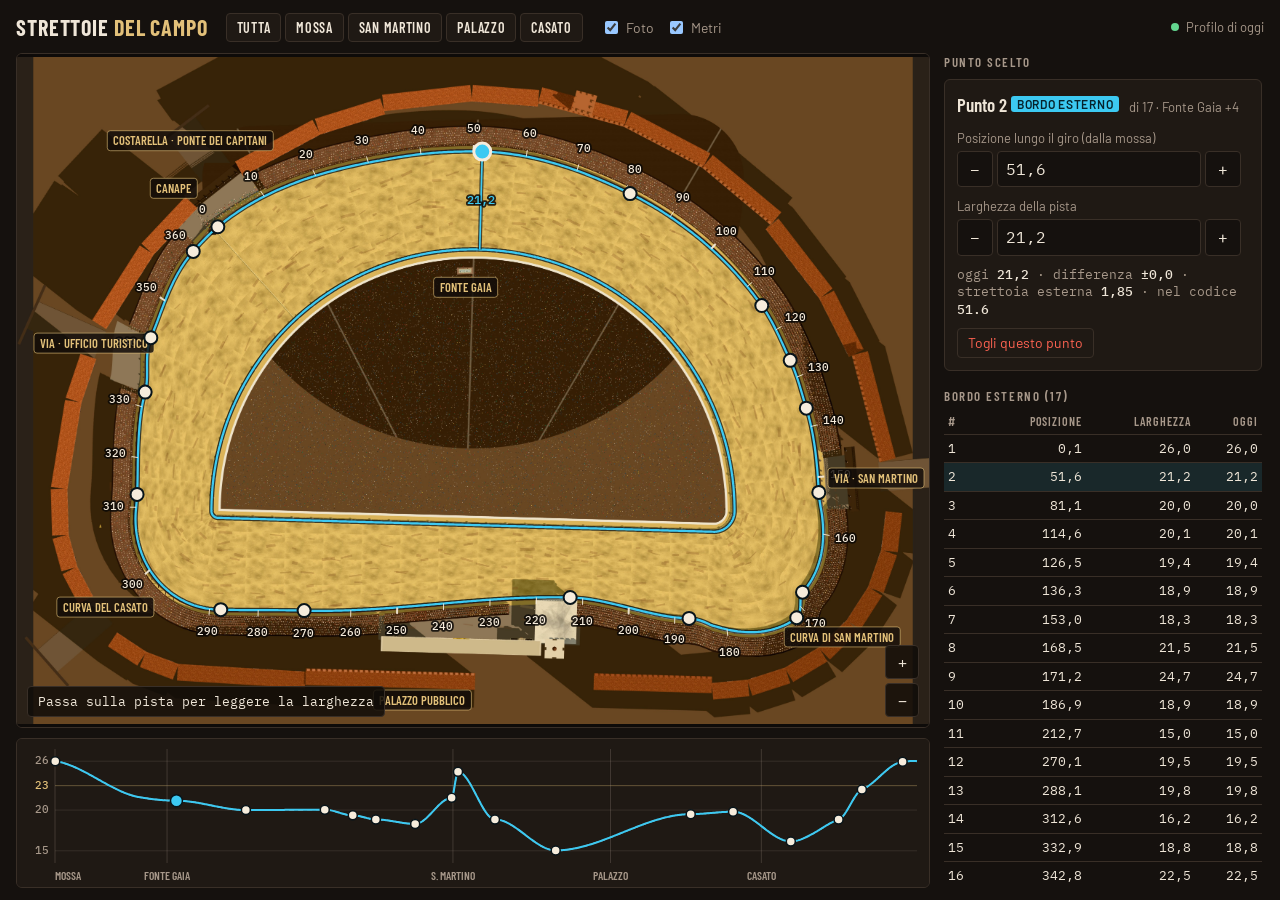
==== commit b7961600: "Editor strettoie: foto e profilo «oggi» dal gioco a 2ec638b (ritocchi di Simone integrati) Co-Author" ====
--- a/creator/index.html
+++ b/creator/index.html
@@ -213,7 +213,7 @@
 <script>
 "use strict";
 // ── Dati: estratti dal codice del gioco (game-3d.js), non ricopiati a mano ──────
-const GEO = {"L":366.222,"H":11.5,"A":{"SM_IN":154.617,"SM_OUT":183.518,"CAS_IN":288.084,"CAS_OUT":312.106},"punti":[[0.1,-0.09],[51.6,1.85],[81.1,3],[114.617,2.95],[126.517,3.65],[136.317,4.15],[153.017,4.7],[168.517,1.5],[176.618,1.15],[186.918,4.15],[212.718,7.95],[270.084,3.5],[288.084,3.2],[312.606,6.85],[332.206,3.25],[342.806,2.05],[360.106,0.05]],"riferimenti":{"canape":365.222,"costarella":5.5,"fonteGaia":47.609,"viaSanMartino":151.117,"sanMartino":169.067,"cappella":215.75,"entrone":223.1,"palazzo":236,"casato":300.095,"viaTurismo":337.606},"samples":[[45.501,14.534,-0.669,-0.743,0,2.916],[45.198,14.805,-0.665,-0.747,0.407,2.899],[44.893,15.075,-0.66,-0.751,0.814,2.88],[44.586,15.342,-0.656,-0.755,1.221,2.86],[44.278,15.608,-0.651,-0.759,1.628,2.839],[43.969,15.872,-0.647,-0.763,2.034,2.816],[43.658,16.134,-0.642,-0.767,2.441,2.792],[43.345,16.395,-0.637,-0.771,2.848,2.766],[43.031,16.653,-0.633,-0.774,3.255,2.74],[42.715,16.91,-0.628,-0.778,3.662,2.712],[42.397,17.164,-0.623,-0.782,4.069,2.683],[42.079,17.417,-0.619,-0.786,4.476,2.653],[41.758,17.668,-0.614,-0.789,4.883,2.622],[41.436,17.917,-0.609,-0.793,5.29,2.59],[41.113,18.164,-0.605,-0.797,5.696,2.557],[40.788,18.409,-0.6,-0.8,6.103,2.523],[40.462,18.652,-0.595,-0.804,6.51,2.487],[40.134,18.893,-0.59,-0.807,6.917,2.452],[39.805,19.132,-0.585,-0.811,7.324,2.415],[39.474,19.369,-0.581,-0.814,7.731,2.377],[39.142,19.605,-0.576,-0.818,8.138,2.339],[38.809,19.838,-0.571,-0.821,8.545,2.3],[38.474,20.069,-0.566,-0.825,8.951,2.26],[38.138,20.298,-0.561,-0.828,9.358,2.22],[37.8,20.525,-0.556,-0.831,9.765,2.179],[37.462,20.751,-0.551,-0.835,10.172,2.137],[37.121,20.974,-0.546,-0.838,10.579,2.095],[36.78,21.195,-0.541,-0.841,10.986,2.052],[36.437,21.414,-0.536,-0.844,11.393,2.009],[36.093,21.631,-0.531,-0.848,11.8,1.966],[35.747,21.846,-0.526,-0.851,12.207,1.922],[35.4,22.059,-0.521,-0.854,12.613,1.877],[35.052,22.269,-0.515,-0.857,13.02,1.833],[34.703,22.478,-0.51,-0.86,13.427,1.788],[34.353,22.685,-0.505,-0.863,13.834,1.743],[34.001,22.889,-0.5,-0.866,14.241,1.697],[33.648,23.092,-0.495,-0.869,14.648,1.652],[33.294,23.292,-0.49,-0.872,15.055,1.606],[32.938,23.49,-0.484,-0.875,15.462,1.561],[32.582,23.686,-0.479,-0.878,15.869,1.515],[32.224,23.88,-0.474,-0.881,16.275,1.469],[31.865,24.072,-0.469,-0.883,16.682,1.423],[31.505,24.261,-0.463,-0.886,17.089,1.378],[31.144,24.449,-0.458,-0.889,17.496,1.332],[30.782,24.634,-0.453,-0.892,17.903,1.287],[30.418,24.817,-0.447,-0.894,18.31,1.241],[30.054,24.998,-0.442,-0.897,18.717,1.196],[29.688,25.177,-0.437,-0.9,19.124,1.151],[29.322,25.353,-0.431,-0.902,19.531,1.107],[28.954,25.528,-0.426,-0.905,19.937,1.063],[28.585,25.7,-0.42,-0.907,20.344,1.019],[28.216,25.87,-0.415,-0.91,20.751,0.976],[27.845,26.038,-0.409,-0.912,21.158,0.933],[27.473,26.203,-0.404,-0.915,21.565,0.89],[27.101,26.366,-0.399,-0.917,21.972,0.848],[26.727,26.527,-0.393,-0.92,22.379,0.807],[26.352,26.686,-0.388,-0.922,22.786,0.766],[25.977,26.843,-0.382,-0.924,23.192,0.726],[25.6,26.997,-0.376,-0.926,23.599,0.686],[25.223,27.149,-0.371,-0.929,24.006,0.647],[24.845,27.299,-0.365,-0.931,24.413,0.609],[24.465,27.446,-0.36,-0.933,24.82,0.572],[24.085,27.592,-0.354,-0.935,25.227,0.536],[23.704,27.735,-0.349,-0.937,25.634,0.5],[23.323,27.875,-0.343,-0.939,26.041,0.465],[22.94,28.014,-0.337,-0.941,26.448,0.432],[22.557,28.15,-0.332,-0.943,26.854,0.399],[22.172,28.284,-0.326,-0.945,27.261,0.367],[21.787,28.415,-0.32,-0.947,27.668,0.336],[21.401,28.544,-0.315,-0.949,28.075,0.307],[21.015,28.671,-0.309,-0.951,28.482,0.278],[20.627,28.796,-0.303,-0.953,28.889,0.251],[20.239,28.918,-0.298,-0.955,29.296,0.225],[19.851,29.038,-0.292,-0.956,29.703,0.2],[19.461,29.156,-0.286,-0.958,30.11,0.176],[19.071,29.271,-0.28,-0.96,30.516,0.154],[18.68,29.384,-0.275,-0.962,30.923,0.133],[18.288,29.495,-0.269,-0.963,31.33,0.113],[17.896,29.603,-0.263,-0.965,31.737,0.095],[17.503,29.709,-0.257,-0.966,32.144,0.078],[17.11,29.812,-0.252,-0.968,32.551,0.063],[16.716,29.913,-0.246,-0.969,32.958,0.049],[16.321,30.012,-0.24,-0.971,33.365,0.037],[15.926,30.109,-0.234,-0.972,33.772,0.027],[15.53,30.203,-0.228,-0.974,34.178,0.018],[15.133,30.295,-0.223,-0.975,34.585,0.011],[14.737,30.384,-0.217,-0.976,34.992,0.006],[14.339,30.471,-0.211,-0.978,35.399,0.002],[13.941,30.556,-0.205,-0.979,35.806,0],[13.543,30.638,-0.199,-0.98,36.213,0],[13.144,30.718,-0.193,-0.981,36.62,0],[12.744,30.795,-0.187,-0.982,37.027,0],[12.344,30.87,-0.182,-0.983,37.433,0],[11.944,30.943,-0.176,-0.984,37.84,0],[11.543,31.013,-0.17,-0.985,38.247,0],[11.142,31.081,-0.164,-0.986,38.654,0],[10.74,31.146,-0.158,-0.987,39.061,0],[10.338,31.21,-0.152,-0.988,39.468,0],[9.936,31.27,-0.146,-0.989,39.875,0],[9.533,31.328,-0.14,-0.99,40.282,0],[9.13,31.384,-0.134,-0.991,40.689,0],[8.727,31.438,-0.128,-0.992,41.095,0],[8.323,31.489,-0.122,-0.992,41.502,0],[7.919,31.537,-0.116,-0.993,41.909,0],[7.515,31.583,-0.111,-0.994,42.316,0],[7.111,31.627,-0.105,-0.995,42.723,0],[6.706,31.669,-0.099,-0.995,43.13,0],[6.301,31.707,-0.093,-0.996,43.537,0],[5.895,31.744,-0.087,-0.996,43.944,0],[5.49,31.778,-0.081,-0.997,44.351,0],[5.084,31.81,-0.075,-0.997,44.757,0],[4.679,31.839,-0.069,-0.998,45.164,0],[4.273,31.866,-0.063,-0.998,45.571,0],[3.866,31.89,-0.057,-0.998,45.978,0],[3.46,31.912,-0.051,-0.999,46.385,0],[3.054,31.931,-0.045,-0.999,46.792,0],[2.647,31.948,-0.039,-0.999,47.199,0],[2.24,31.963,-0.033,-0.999,47.606,0],[1.834,31.975,-0.027,-1,48.013,0],[1.427,31.985,-0.021,-1,48.419,0],[1.02,31.992,-0.015,-1,48.826,0],[0.613,31.997,-0.009,-1,49.233,0],[0.206,32,-0.003,-1,49.64,0],[-0.2,32,0.003,-1,50.047,0],[-0.607,31.997,0.009,-1,50.454,0],[-1.014,31.992,0.015,-1,50.861,0],[-1.421,31.985,0.021,-1,51.268,0],[-1.828,31.975,0.027,-1,51.674,0],[-2.234,31.963,0.033,-0.999,52.081,0],[-2.641,31.949,0.039,-0.999,52.488,0],[-3.048,31.932,0.045,-0.999,52.895,0],[-3.454,31.912,0.051,-0.999,53.302,0],[-3.86,31.89,0.057,-0.998,53.709,0],[-4.266,31.866,0.063,-0.998,54.116,0],[-4.672,31.839,0.069,-0.998,54.523,0],[-5.078,31.81,0.075,-0.997,54.93,0],[-5.484,31.779,0.081,-0.997,55.336,0],[-5.889,31.744,0.087,-0.996,55.743,0],[-6.295,31.708,0.093,-0.996,56.15,0],[-6.7,31.669,0.099,-0.995,56.557,0],[-7.105,31.628,0.104,-0.995,56.964,0],[-7.509,31.584,0.11,-0.994,57.371,0],[-7.913,31.538,0.116,-0.993,57.778,0],[-8.317,31.489,0.122,-0.992,58.185,0],[-8.721,31.438,0.128,-0.992,58.592,0],[-9.124,31.385,0.134,-0.991,58.998,0],[-9.527,31.329,0.14,-0.99,59.405,0],[-9.93,31.271,0.146,-0.989,59.812,0],[-10.332,31.21,0.152,-0.988,60.219,0],[-10.734,31.147,0.158,-0.987,60.626,0],[-11.136,31.082,0.164,-0.986,61.033,0],[-11.537,31.014,0.17,-0.986,61.44,0],[-11.938,30.944,0.176,-0.984,61.847,0],[-12.338,30.871,0.181,-0.983,62.254,0],[-12.738,30.796,0.187,-0.982,62.66,0],[-13.138,30.719,0.193,-0.981,63.067,0],[-13.537,30.639,0.199,-0.98,63.474,0],[-13.935,30.557,0.205,-0.979,63.881,0],[-14.333,30.472,0.211,-0.978,64.288,0],[-14.731,30.385,0.217,-0.976,64.695,0],[-15.128,30.296,0.222,-0.975,65.102,0],[-15.524,30.204,0.228,-0.974,65.509,0],[-15.92,30.11,0.234,-0.972,65.915,0],[-16.315,30.014,0.24,-0.971,66.322,0],[-16.71,29.915,0.246,-0.969,66.729,0],[-17.104,29.814,0.252,-0.968,67.136,0],[-17.497,29.71,0.257,-0.966,67.543,0],[-17.89,29.604,0.263,-0.965,67.95,0],[-18.283,29.496,0.269,-0.963,68.357,0],[-18.674,29.386,0.275,-0.962,68.764,0],[-19.065,29.273,0.28,-0.96,69.171,0],[-19.455,29.157,0.286,-0.958,69.577,0],[-19.845,29.04,0.292,-0.956,69.984,0],[-20.234,28.92,0.298,-0.955,70.391,0],[-20.622,28.798,0.303,-0.953,70.798,0],[-21.009,28.673,0.309,-0.951,71.205,0],[-21.396,28.546,0.315,-0.949,71.612,0],[-21.781,28.417,0.32,-0.947,72.019,0],[-22.167,28.286,0.326,-0.945,72.426,0],[-22.551,28.152,0.332,-0.943,72.833,0],[-22.934,28.016,0.337,-0.941,73.239,0],[-23.317,27.877,0.343,-0.939,73.646,0],[-23.699,27.737,0.349,-0.937,74.053,0],[-24.08,27.594,0.354,-0.935,74.46,0],[-24.46,27.449,0.36,-0.933,74.867,0],[-24.839,27.301,0.365,-0.931,75.274,0],[-25.217,27.151,0.371,-0.929,75.681,0],[-25.595,26.999,0.376,-0.926,76.088,0],[-25.971,26.845,0.382,-0.924,76.495,0],[-26.347,26.688,0.387,-0.922,76.901,0],[-26.721,26.53,0.393,-0.92,77.308,0],[-27.095,26.369,0.398,-0.917,77.715,0],[-27.468,26.205,0.404,-0.915,78.122,0],[-27.839,26.04,0.409,-0.912,78.529,0],[-28.21,25.872,0.415,-0.91,78.936,0],[-28.58,25.702,0.42,-0.907,79.343,0],[-28.949,25.53,0.426,-0.905,79.75,0],[-29.316,25.356,0.431,-0.902,80.157,0],[-29.683,25.179,0.437,-0.9,80.563,0],[-30.048,25.001,0.442,-0.897,80.97,0],[-30.413,24.82,0.447,-0.894,81.377,0],[-30.776,24.637,0.453,-0.892,81.784,0],[-31.139,24.452,0.458,-0.889,82.191,0],[-31.5,24.264,0.463,-0.886,82.598,0],[-31.86,24.075,0.469,-0.883,83.005,0],[-32.219,23.883,0.474,-0.881,83.412,0],[-32.576,23.689,0.479,-0.878,83.818,0],[-32.933,23.493,0.484,-0.875,84.225,0],[-33.288,23.295,0.49,-0.872,84.632,0],[-33.643,23.095,0.495,-0.869,85.039,0],[-33.996,22.892,0.5,-0.866,85.446,0],[-34.347,22.688,0.505,-0.863,85.853,0],[-34.698,22.481,0.51,-0.86,86.26,0],[-35.047,22.273,0.515,-0.857,86.667,0],[-35.395,22.062,0.521,-0.854,87.074,0],[-35.742,21.849,0.526,-0.851,87.48,0],[-36.087,21.634,0.531,-0.848,87.887,0],[-36.432,21.417,0.536,-0.844,88.294,0],[-36.775,21.198,0.541,-0.841,88.701,0],[-37.116,20.977,0.546,-0.838,89.108,0],[-37.456,20.754,0.551,-0.835,89.515,0],[-37.795,20.529,0.556,-0.831,89.922,0],[-38.133,20.302,0.561,-0.828,90.329,0],[-38.469,20.072,0.566,-0.825,90.736,0],[-38.804,19.841,0.571,-0.821,91.142,0],[-39.137,19.608,0.576,-0.818,91.549,0],[-39.469,19.373,0.58,-0.814,91.956,0],[-39.8,19.136,0.585,-0.811,92.363,0],[-40.129,18.897,0.59,-0.807,92.77,0],[-40.457,18.656,0.595,-0.804,93.177,0],[-40.783,18.412,0.6,-0.8,93.584,0],[-41.108,18.167,0.605,-0.797,93.991,0],[-41.432,17.921,0.609,-0.793,94.398,0],[-41.753,17.672,0.614,-0.789,94.804,0],[-42.074,17.421,0.619,-0.786,95.211,0],[-42.393,17.168,0.623,-0.782,95.618,0],[-42.71,16.914,0.628,-0.778,96.025,0],[-43.026,16.657,0.633,-0.774,96.432,0],[-43.34,16.399,0.637,-0.771,96.839,0],[-43.653,16.138,0.642,-0.767,97.246,0],[-43.964,15.876,0.647,-0.763,97.653,0],[-44.274,15.612,0.651,-0.759,98.059,0],[-44.582,15.346,0.656,-0.755,98.466,0],[-44.888,15.079,0.66,-0.751,98.873,0],[-45.193,14.809,0.665,-0.747,99.28,0],[-45.496,14.538,0.669,-0.743,99.687,0],[-45.798,14.265,0.673,-0.739,100.094,0],[-46.098,13.99,0.678,-0.735,100.501,0],[-46.396,13.713,0.682,-0.731,100.908,0],[-46.693,13.435,0.687,-0.727,101.315,0],[-46.988,13.154,0.691,-0.723,101.721,0],[-47.281,12.872,0.695,-0.719,102.128,0],[-47.573,12.588,0.7,-0.715,102.535,0],[-47.863,12.303,0.704,-0.71,102.942,0],[-48.151,12.016,0.708,-0.706,103.349,0],[-48.437,11.727,0.712,-0.702,103.756,0],[-48.722,11.436,0.716,-0.698,104.163,0],[-49.005,11.144,0.721,-0.693,104.57,0],[-49.286,10.85,0.725,-0.689,104.977,0],[-49.565,10.554,0.729,-0.685,105.383,0],[-49.843,10.256,0.733,-0.68,105.79,0],[-50.119,9.957,0.737,-0.676,106.197,0],[-50.393,9.657,0.741,-0.671,106.604,0],[-50.665,9.354,0.745,-0.667,107.011,0],[-50.936,9.05,0.749,-0.663,107.418,0],[-51.205,8.745,0.753,-0.658,107.825,0],[-51.471,8.438,0.757,-0.653,108.232,0],[-51.736,8.129,0.761,-0.649,108.639,0],[-51.999,7.818,0.765,-0.644,109.045,0],[-52.261,7.506,0.769,-0.64,109.452,0],[-52.52,7.193,0.772,-0.635,109.859,0],[-52.778,6.878,0.776,-0.631,110.266,0],[-53.033,6.561,0.78,-0.626,110.673,0],[-53.287,6.243,0.784,-0.621,111.08,0],[-53.539,5.924,0.787,-0.617,111.487,0],[-53.789,5.603,0.791,-0.612,111.894,0],[-54.037,5.28,0.795,-0.607,112.3,0],[-54.283,4.956,0.798,-0.602,112.707,0],[-54.527,4.63,0.802,-0.598,113.114,0],[-54.769,4.303,0.805,-0.593,113.521,0],[-55.009,3.975,0.809,-0.588,113.928,0],[-55.247,3.645,0.812,-0.583,114.335,0],[-55.484,3.314,0.816,-0.578,114.742,0],[-55.718,2.981,0.819,-0.573,115.149,0],[-55.95,2.647,0.823,-0.568,115.556,0],[-56.18,2.312,0.826,-0.563,115.962,0],[-56.409,1.975,0.83,-0.558,116.369,0],[-56.635,1.637,0.833,-0.553,116.776,0],[-56.859,1.297,0.836,-0.548,117.183,0],[-57.081,0.956,0.839,-0.543,117.59,0],[-57.301,0.614,0.843,-0.538,117.997,0],[-57.519,0.27,0.846,-0.533,118.404,0],[-57.735,-0.074,0.849,-0.528,118.811,0],[-57.949,-0.421,0.852,-0.523,119.218,0],[-58.161,-0.768,0.855,-0.518,119.624,0],[-58.371,-1.117,0.858,-0.513,120.031,0],[-58.578,-1.466,0.861,-0.508,120.438,0],[-58.784,-1.818,0.864,-0.503,120.845,0],[-58.988,-2.17,0.867,-0.498,121.252,0],[-59.189,-2.524,0.87,-0.492,121.659,0],[-59.388,-2.878,0.873,-0.487,122.066,0],[-59.585,-3.234,0.876,-0.482,122.473,0],[-59.78,-3.591,0.879,-0.477,122.88,0],[-59.973,-3.95,0.882,-0.471,123.286,0],[-60.164,-4.309,0.885,-0.466,123.693,0],[-60.352,-4.67,0.888,-0.461,124.1,0],[-60.539,-5.031,0.89,-0.455,124.507,0],[-60.723,-5.394,0.893,-0.45,124.914,0],[-60.905,-5.758,0.896,-0.445,125.321,0],[-61.085,-6.123,0.898,-0.439,125.728,0],[-61.263,-6.489,0.901,-0.434,126.135,0],[-61.438,-6.856,0.904,-0.429,126.541,0],[-61.611,-7.224,0.906,-0.423,126.948,0],[-61.782,-7.593,0.909,-0.418,127.355,0],[-61.951,-7.964,0.911,-0.412,127.762,0],[-62.118,-8.335,0.913,-0.407,128.169,0],[-62.282,-8.707,0.916,-0.401,128.576,0],[-62.445,-9.08,0.918,-0.396,128.983,0],[-62.605,-9.454,0.921,-0.39,129.39,0],[-62.762,-9.829,0.923,-0.385,129.797,0],[-62.918,-10.205,0.925,-0.379,130.203,0],[-63.071,-10.582,0.928,-0.374,130.61,0],[-63.222,-10.96,0.93,-0.368,131.017,0],[-63.371,-11.339,0.932,-0.363,131.424,0],[-63.517,-11.719,0.934,-0.357,131.831,0],[-63.661,-12.099,0.936,-0.351,132.238,0],[-63.803,-12.48,0.938,-0.346,132.645,0],[-63.943,-12.863,0.94,-0.34,133.052,0],[-64.08,-13.246,0.942,-0.335,133.459,0],[-64.215,-13.629,0.944,-0.329,133.865,0],[-64.348,-14.014,0.946,-0.323,134.272,0],[-64.478,-14.399,0.948,-0.318,134.679,0],[-64.606,-14.786,0.95,-0.312,135.086,0],[-64.732,-15.173,0.952,-0.306,135.493,0],[-64.855,-15.56,0.954,-0.301,135.9,0],[-64.977,-15.949,0.956,-0.295,136.307,0],[-65.095,-16.338,0.957,-0.289,136.714,0],[-65.212,-16.728,0.959,-0.283,137.121,0],[-65.326,-17.118,0.961,-0.278,137.527,0],[-65.438,-17.51,0.962,-0.272,137.934,0],[-65.547,-17.901,0.964,-0.266,138.341,0],[-65.654,-18.294,0.966,-0.26,138.748,0],[-65.759,-18.687,0.967,-0.255,139.155,0],[-65.862,-19.081,0.969,-0.249,139.562,0],[-65.962,-19.475,0.97,-0.243,139.969,0],[-66.059,-19.87,0.971,-0.237,140.376,0],[-66.155,-20.266,0.973,-0.231,140.782,0],[-66.248,-20.662,0.974,-0.226,141.189,0],[-66.338,-21.059,0.976,-0.22,141.596,0],[-66.426,-21.456,0.977,-0.214,142.003,0],[-66.512,-21.854,0.978,-0.208,142.41,0],[-66.596,-22.252,0.979,-0.202,142.817,0],[-66.677,-22.651,0.981,-0.196,143.224,0],[-66.755,-23.05,0.982,-0.19,143.631,0],[-66.832,-23.449,0.983,-0.185,144.038,0],[-66.906,-23.85,0.984,-0.179,144.444,0],[-66.977,-24.25,0.985,-0.173,144.851,0],[-67.046,-24.651,0.986,-0.167,145.258,0],[-67.113,-25.052,0.987,-0.161,145.665,0],[-67.177,-25.454,0.988,-0.155,146.072,0],[-67.239,-25.856,0.989,-0.149,146.479,0],[-67.299,-26.259,0.99,-0.143,146.886,0],[-67.356,-26.662,0.991,-0.137,147.293,0],[-67.41,-27.065,0.991,-0.131,147.7,0],[-67.463,-27.468,0.992,-0.125,148.106,0],[-67.513,-27.872,0.993,-0.12,148.513,0],[-67.56,-28.276,0.994,-0.114,148.92,0],[-67.605,-28.681,0.994,-0.108,149.327,0],[-67.648,-29.085,0.995,-0.102,149.734,0],[-67.688,-29.49,0.995,-0.096,150.141,0],[-67.725,-29.895,0.996,-0.09,150.548,0],[-67.761,-30.301,0.996,-0.084,150.955,0],[-67.794,-30.706,0.997,-0.078,151.362,0],[-67.824,-31.112,0.997,-0.072,151.768,0],[-67.852,-31.518,0.998,-0.066,152.175,0],[-67.878,-31.924,0.998,-0.06,152.582,0],[-67.901,-32.33,0.999,-0.054,152.989,0],[-67.922,-32.737,0.999,-0.048,153.396,0],[-67.94,-33.143,0.999,-0.042,153.803,0],[-67.956,-33.55,0.999,-0.036,154.21,0],[-67.969,-33.956,1,-0.03,154.617,0],[-67.98,-34.363,1,-0.024,155.023,0],[-67.989,-34.77,1,-0.018,155.43,0],[-67.995,-35.177,1,-0.012,155.837,0],[-67.999,-35.584,1,-0.006,156.244,0],[-68,-35.991,1,0.005,156.651,0],[-67.995,-36.398,1,0.025,157.058,0],[-67.98,-36.804,0.999,0.05,157.465,0],[-67.954,-37.211,0.997,0.076,157.872,0],[-67.918,-37.616,0.995,0.101,158.279,0],[-67.872,-38.02,0.992,0.126,158.686,0],[-67.815,-38.424,0.988,0.151,159.093,0],[-67.749,-38.825,0.984,0.177,159.5,0],[-67.672,-39.225,0.979,0.202,159.908,0],[-67.585,-39.623,0.974,0.226,160.315,0],[-67.487,-40.018,0.968,0.251,160.722,0],[-67.38,-40.411,0.961,0.276,161.129,0],[-67.263,-40.8,0.954,0.3,161.536,0],[-67.136,-41.187,0.946,0.324,161.943,0],[-66.999,-41.571,0.937,0.348,162.35,0],[-66.852,-41.95,0.928,0.372,162.757,0],[-66.696,-42.326,0.919,0.395,163.164,0],[-66.53,-42.698,0.908,0.419,163.571,0],[-66.355,-43.066,0.897,0.442,163.978,0],[-66.171,-43.429,0.886,0.464,164.386,0],[-65.977,-43.787,0.874,0.487,164.793,0],[-65.775,-44.14,0.861,0.509,165.2,0],[-65.563,-44.488,0.848,0.53,165.607,0],[-65.343,-44.83,0.834,0.552,166.014,0],[-65.114,-45.166,0.82,0.573,166.421,0],[-64.877,-45.497,0.805,0.594,166.828,0],[-64.631,-45.822,0.789,0.614,167.235,0],[-64.377,-46.14,0.774,0.634,167.642,0],[-64.115,-46.451,0.757,0.653,168.049,0],[-63.845,-46.756,0.74,0.672,168.456,0],[-63.568,-47.054,0.723,0.691,168.863,0],[-63.283,-47.345,0.705,0.709,169.271,0],[-62.99,-47.628,0.687,0.727,169.678,0],[-62.691,-47.904,0.668,0.744,170.085,0],[-62.385,-48.172,0.649,0.761,170.492,0],[-62.072,-48.432,0.629,0.777,170.899,0],[-61.752,-48.685,0.61,0.793,171.306,0],[-61.426,-48.929,0.589,0.808,171.713,0],[-61.094,-49.164,0.568,0.823,172.12,0],[-60.756,-49.391,0.547,0.837,172.527,0],[-60.413,-49.61,0.526,0.851,172.934,0],[-60.064,-49.819,0.504,0.864,173.341,0],[-59.71,-50.02,0.482,0.876,173.748,0],[-59.351,-50.212,0.459,0.888,174.156,0],[-58.987,-50.394,0.437,0.9,174.563,0],[-58.618,-50.567,0.414,0.91,174.97,0],[-58.245,-50.731,0.39,0.921,175.377,0],[-57.869,-50.885,0.367,0.93,175.784,0],[-57.488,-51.029,0.343,0.939,176.191,0],[-57.104,-51.164,0.319,0.948,176.598,0],[-56.716,-51.289,0.295,0.956,177.005,0],[-56.326,-51.404,0.27,0.963,177.412,0],[-55.933,-51.509,0.246,0.969,177.819,0],[-55.537,-51.604,0.221,0.975,178.226,0],[-55.139,-51.689,0.196,0.981,178.633,0],[-54.739,-51.764,0.171,0.985,179.041,0],[-54.337,-51.828,0.146,0.989,179.448,0],[-53.933,-51.883,0.121,0.993,179.855,0],[-53.528,-51.927,0.096,0.995,180.262,0],[-53.123,-51.961,0.07,0.998,180.669,0],[-52.716,-51.984,0.045,0.999,181.076,0],[-52.31,-51.997,0.016,1,181.483,0],[-51.903,-51.997,-0.014,1,181.89,0],[-51.496,-51.986,-0.028,1,182.297,0],[-51.089,-51.974,-0.028,1,182.704,0],[-50.682,-51.963,-0.028,1,183.111,0],[-50.276,-51.952,-0.028,1,183.518,0],[-49.869,-51.94,-0.028,1,183.925,0],[-49.462,-51.929,-0.028,1,184.331,0],[-49.055,-51.917,-0.028,1,184.738,0],[-48.649,-51.906,-0.028,1,185.145,0],[-48.242,-51.895,-0.028,1,185.552,0],[-47.835,-51.883,-0.028,1,185.959,0],[-47.429,-51.872,-0.028,1,186.366,0],[-47.022,-51.86,-0.028,1,186.773,0],[-46.615,-51.849,-0.028,1,187.18,0],[-46.208,-51.838,-0.028,1,187.586,0],[-45.802,-51.826,-0.028,1,187.993,0],[-45.395,-51.815,-0.028,1,188.4,0],[-44.988,-51.803,-0.028,1,188.807,0],[-44.582,-51.792,-0.028,1,189.214,0],[-44.175,-51.781,-0.028,1,189.621,0],[-43.768,-51.769,-0.028,1,190.028,0],[-43.361,-51.758,-0.028,1,190.435,0],[-42.955,-51.746,-0.028,1,190.841,0],[-42.548,-51.735,-0.028,1,191.248,0],[-42.141,-51.724,-0.028,1,191.655,0],[-41.735,-51.712,-0.028,1,192.062,0],[-41.328,-51.701,-0.028,1,192.469,0],[-40.921,-51.689,-0.028,1,192.876,0],[-40.514,-51.678,-0.028,1,193.283,0],[-40.108,-51.667,-0.028,1,193.69,0],[-39.701,-51.655,-0.028,1,194.096,0],[-39.294,-51.644,-0.028,1,194.503,0],[-38.888,-51.632,-0.028,1,194.91,0],[-38.481,-51.621,-0.028,1,195.317,0],[-38.074,-51.61,-0.028,1,195.724,0],[-37.667,-51.598,-0.028,1,196.131,0],[-37.261,-51.587,-0.028,1,196.538,0],[-36.854,-51.575,-0.028,1,196.945,0],[-36.447,-51.564,-0.028,1,197.351,0],[-36.041,-51.553,-0.028,1,197.758,0],[-35.634,-51.541,-0.028,1,198.165,0],[-35.227,-51.53,-0.028,1,198.572,0],[-34.82,-51.518,-0.028,1,198.979,0],[-34.414,-51.507,-0.028,1,199.386,0],[-34.007,-51.496,-0.028,1,199.793,0],[-33.6,-51.484,-0.028,1,200.2,0],[-33.194,-51.473,-0.028,1,200.606,0],[-32.787,-51.461,-0.028,1,201.013,0],[-32.38,-51.45,-0.028,1,201.42,0],[-31.973,-51.439,-0.028,1,201.827,0],[-31.567,-51.427,-0.028,1,202.234,0],[-31.16,-51.416,-0.028,1,202.641,0],[-30.753,-51.404,-0.028,1,203.048,0],[-30.347,-51.393,-0.028,1,203.455,0],[-29.94,-51.381,-0.028,1,203.861,0],[-29.533,-51.37,-0.028,1,204.268,0],[-29.126,-51.359,-0.028,1,204.675,0],[-28.72,-51.347,-0.028,1,205.082,0],[-28.313,-51.336,-0.028,1,205.489,0],[-27.906,-51.324,-0.028,1,205.896,0],[-27.5,-51.313,-0.028,1,206.303,0],[-27.093,-51.302,-0.028,1,206.71,0],[-26.686,-51.29,-0.028,1,207.116,0],[-26.279,-51.279,-0.028,1,207.523,0],[-25.873,-51.267,-0.028,1,207.93,0],[-25.466,-51.256,-0.028,1,208.337,0],[-25.059,-51.245,-0.028,1,208.744,0],[-24.653,-51.233,-0.028,1,209.151,0],[-24.246,-51.222,-0.028,1,209.558,0],[-23.839,-51.21,-0.028,1,209.964,0],[-23.432,-51.199,-0.028,1,210.371,0],[-23.026,-51.188,-0.028,1,210.778,0],[-22.619,-51.176,-0.028,1,211.185,0],[-22.212,-51.165,-0.028,1,211.592,0],[-21.806,-51.153,-0.028,1,211.999,0],[-21.399,-51.142,-0.028,1,212.406,0],[-20.992,-51.131,-0.028,1,212.813,0],[-20.585,-51.119,-0.028,1,213.219,0],[-20.179,-51.108,-0.028,1,213.626,0],[-19.772,-51.096,-0.028,1,214.033,0],[-19.365,-51.085,-0.028,1,214.44,0],[-18.959,-51.074,-0.028,1,214.847,0],[-18.552,-51.062,-0.028,1,215.254,0],[-18.145,-51.051,-0.028,1,215.661,0],[-17.738,-51.039,-0.028,1,216.068,0],[-17.332,-51.028,-0.028,1,216.474,0],[-16.925,-51.017,-0.028,1,216.881,0],[-16.518,-51.005,-0.028,1,217.288,0],[-16.112,-50.994,-0.028,1,217.695,0],[-15.705,-50.982,-0.028,1,218.102,0],[-15.298,-50.971,-0.028,1,218.509,0],[-14.891,-50.96,-0.028,1,218.916,0],[-14.485,-50.948,-0.028,1,219.323,0],[-14.078,-50.937,-0.028,1,219.729,0],[-13.671,-50.925,-0.028,1,220.136,0],[-13.265,-50.914,-0.028,1,220.543,0],[-12.858,-50.903,-0.028,1,220.95,0],[-12.451,-50.891,-0.028,1,221.357,0],[-12.044,-50.88,-0.028,1,221.764,0],[-11.638,-50.868,-0.028,1,222.171,0],[-11.231,-50.857,-0.028,1,222.578,0],[-10.824,-50.846,-0.028,1,222.984,0],[-10.418,-50.834,-0.028,1,223.391,0],[-10.011,-50.823,-0.028,1,223.798,0],[-9.604,-50.811,-0.028,1,224.205,0],[-9.197,-50.8,-0.028,1,224.612,0],[-8.791,-50.789,-0.028,1,225.019,0],[-8.384,-50.777,-0.028,1,225.426,0],[-7.977,-50.766,-0.028,1,225.833,0],[-7.571,-50.754,-0.028,1,226.239,0],[-7.164,-50.743,-0.028,1,226.646,0],[-6.757,-50.732,-0.028,1,227.053,0],[-6.35,-50.72,-0.028,1,227.46,0],[-5.944,-50.709,-0.028,1,227.867,0],[-5.537,-50.697,-0.028,1,228.274,0],[-5.13,-50.686,-0.028,1,228.681,0],[-4.724,-50.674,-0.028,1,229.088,0],[-4.317,-50.663,-0.028,1,229.494,0],[-3.91,-50.652,-0.028,1,229.901,0],[-3.503,-50.64,-0.028,1,230.308,0],[-3.097,-50.629,-0.028,1,230.715,0],[-2.69,-50.617,-0.028,1,231.122,0],[-2.283,-50.606,-0.028,1,231.529,0],[-1.877,-50.595,-0.028,1,231.936,0],[-1.47,-50.583,-0.028,1,232.343,0],[-1.063,-50.572,-0.028,1,232.749,0],[-0.656,-50.56,-0.028,1,233.156,0],[-0.25,-50.549,-0.028,1,233.563,0],[0.157,-50.538,-0.028,1,233.97,0],[0.564,-50.526,-0.028,1,234.377,0],[0.97,-50.515,-0.028,1,234.784,0],[1.377,-50.503,-0.028,1,235.191,0],[1.784,-50.492,-0.028,1,235.598,0],[2.191,-50.481,-0.028,1,236.004,0],[2.597,-50.469,-0.028,1,236.411,0],[3.004,-50.458,-0.028,1,236.818,0],[3.411,-50.446,-0.028,1,237.225,0],[3.817,-50.435,-0.028,1,237.632,0],[4.224,-50.424,-0.028,1,238.039,0],[4.631,-50.412,-0.028,1,238.446,0],[5.038,-50.401,-0.028,1,238.853,0],[5.444,-50.389,-0.028,1,239.259,0],[5.851,-50.378,-0.028,1,239.666,0],[6.258,-50.367,-0.028,1,240.073,0],[6.664,-50.355,-0.028,1,240.48,0],[7.071,-50.344,-0.028,1,240.887,0],[7.478,-50.332,-0.028,1,241.294,0],[7.885,-50.321,-0.028,1,241.701,0],[8.291,-50.31,-0.028,1,242.108,0],[8.698,-50.298,-0.028,1,242.514,0],[9.105,-50.287,-0.028,1,242.921,0],[9.511,-50.275,-0.028,1,243.328,0],[9.918,-50.264,-0.028,1,243.735,0],[10.325,-50.253,-0.028,1,244.142,0],[10.732,-50.241,-0.028,1,244.549,0],[11.138,-50.23,-0.028,1,244.956,0],[11.545,-50.218,-0.028,1,245.363,0],[11.952,-50.207,-0.028,1,245.769,0],[12.358,-50.196,-0.028,1,246.176,0],[12.765,-50.184,-0.028,1,246.583,0],[13.172,-50.173,-0.028,1,246.99,0],[13.579,-50.161,-0.028,1,247.397,0],[13.985,-50.15,-0.028,1,247.804,0],[14.392,-50.139,-0.028,1,248.211,0],[14.799,-50.127,-0.028,1,248.618,0],[15.205,-50.116,-0.028,1,249.024,0],[15.612,-50.104,-0.028,1,249.431,0],[16.019,-50.093,-0.028,1,249.838,0],[16.426,-50.082,-0.028,1,250.245,0],[16.832,-50.07,-0.028,1,250.652,0],[17.239,-50.059,-0.028,1,251.059,0],[17.646,-50.047,-0.028,1,251.466,0],[18.052,-50.036,-0.028,1,251.873,0],[18.459,-50.025,-0.028,1,252.279,0],[18.866,-50.013,-0.028,1,252.686,0],[19.273,-50.002,-0.028,1,253.093,0],[19.679,-49.99,-0.028,1,253.5,0],[20.086,-49.979,-0.028,1,253.907,0],[20.493,-49.967,-0.028,1,254.314,0],[20.899,-49.956,-0.028,1,254.721,0],[21.306,-49.945,-0.028,1,255.128,0],[21.713,-49.933,-0.028,1,255.534,0],[22.12,-49.922,-0.028,1,255.941,0],[22.526,-49.91,-0.028,1,256.348,0],[22.933,-49.899,-0.028,1,256.755,0],[23.34,-49.888,-0.028,1,257.162,0],[23.746,-49.876,-0.028,1,257.569,0],[24.153,-49.865,-0.028,1,257.976,0],[24.56,-49.853,-0.028,1,258.383,0],[24.967,-49.842,-0.028,1,258.789,0],[25.373,-49.831,-0.028,1,259.196,0],[25.78,-49.819,-0.028,1,259.603,0],[26.187,-49.808,-0.028,1,260.01,0],[26.593,-49.796,-0.028,1,260.417,0],[27,-49.785,-0.028,1,260.824,0],[27.407,-49.774,-0.028,1,261.231,0],[27.814,-49.762,-0.028,1,261.638,0],[28.22,-49.751,-0.028,1,262.044,0],[28.627,-49.739,-0.028,1,262.451,0],[29.034,-49.728,-0.028,1,262.858,0],[29.44,-49.717,-0.028,1,263.265,0],[29.847,-49.705,-0.028,1,263.672,0],[30.254,-49.694,-0.028,1,264.079,0],[30.661,-49.682,-0.028,1,264.486,0],[31.067,-49.671,-0.028,1,264.893,0],[31.474,-49.66,-0.028,1,265.299,0],[31.881,-49.648,-0.028,1,265.706,0],[32.287,-49.637,-0.028,1,266.113,0],[32.694,-49.625,-0.028,1,266.52,0],[33.101,-49.614,-0.028,1,266.927,0],[33.508,-49.603,-0.028,1,267.334,0],[33.914,-49.591,-0.028,1,267.741,0],[34.321,-49.58,-0.028,1,268.147,0],[34.728,-49.568,-0.028,1,268.554,0],[35.134,-49.557,-0.028,1,268.961,0],[35.541,-49.546,-0.028,1,269.368,0],[35.948,-49.534,-0.028,1,269.775,0],[36.355,-49.523,-0.028,1,270.182,0],[36.761,-49.511,-0.028,1,270.589,0],[37.168,-49.5,-0.028,1,270.996,0],[37.575,-49.489,-0.028,1,271.402,0],[37.981,-49.477,-0.028,1,271.809,0],[38.388,-49.466,-0.028,1,272.216,0],[38.795,-49.454,-0.028,1,272.623,0],[39.202,-49.443,-0.028,1,273.03,0],[39.608,-49.432,-0.028,1,273.437,0],[40.015,-49.42,-0.028,1,273.844,0],[40.422,-49.409,-0.028,1,274.251,0],[40.828,-49.397,-0.028,1,274.657,0],[41.235,-49.386,-0.028,1,275.064,0],[41.642,-49.375,-0.028,1,275.471,0],[42.049,-49.363,-0.028,1,275.878,0],[42.455,-49.352,-0.028,1,276.285,0],[42.862,-49.34,-0.028,1,276.692,0],[43.269,-49.329,-0.028,1,277.099,0],[43.675,-49.318,-0.028,1,277.506,0],[44.082,-49.306,-0.028,1,277.912,0],[44.489,-49.295,-0.028,1,278.319,0],[44.896,-49.283,-0.028,1,278.726,0],[45.302,-49.272,-0.028,1,279.133,0],[45.709,-49.26,-0.028,1,279.54,0],[46.116,-49.249,-0.028,1,279.947,0],[46.522,-49.238,-0.028,1,280.354,0],[46.929,-49.226,-0.028,1,280.761,0],[47.336,-49.215,-0.028,1,281.167,0],[47.743,-49.203,-0.028,1,281.574,0],[48.149,-49.192,-0.028,1,281.981,0],[48.556,-49.181,-0.028,1,282.388,0],[48.963,-49.169,-0.028,1,282.795,0],[49.369,-49.158,-0.028,1,283.202,0],[49.776,-49.146,-0.028,1,283.609,0],[50.183,-49.135,-0.028,1,284.016,0],[50.59,-49.124,-0.028,1,284.422,0],[50.996,-49.112,-0.028,1,284.829,0],[51.403,-49.101,-0.028,1,285.236,0],[51.81,-49.089,-0.028,1,285.643,0],[52.216,-49.078,-0.028,1,286.05,0],[52.623,-49.067,-0.028,1,286.457,0],[53.03,-49.055,-0.028,1,286.864,0],[53.437,-49.044,-0.028,1,287.271,0],[53.843,-49.032,-0.028,1,287.677,0],[54.25,-49.021,-0.028,1,288.084,0],[54.657,-49.01,-0.026,1,288.491,0],[55.064,-49,-0.022,1,288.898,0],[55.47,-48.991,-0.036,0.999,289.305,0],[55.877,-48.97,-0.067,0.998,289.712,0],[56.283,-48.937,-0.099,0.995,290.119,0],[56.687,-48.89,-0.13,0.992,290.527,0],[57.09,-48.831,-0.161,0.987,290.934,0],[57.491,-48.759,-0.192,0.981,291.341,0],[57.889,-48.675,-0.222,0.975,291.748,0],[58.285,-48.578,-0.253,0.968,292.155,0],[58.677,-48.469,-0.283,0.959,292.562,0],[59.066,-48.348,-0.313,0.95,292.97,0],[59.451,-48.214,-0.342,0.94,293.377,0],[59.831,-48.069,-0.372,0.928,293.784,0],[60.207,-47.912,-0.401,0.916,294.191,0],[60.577,-47.743,-0.429,0.903,294.598,0],[60.942,-47.562,-0.457,0.889,295.006,0],[61.301,-47.371,-0.485,0.875,295.413,0],[61.654,-47.168,-0.512,0.859,295.82,0],[62.001,-46.954,-0.539,0.843,296.227,0],[62.341,-46.729,-0.565,0.825,296.634,0],[62.673,-46.494,-0.59,0.807,297.042,0],[62.998,-46.249,-0.615,0.788,297.449,0],[63.315,-45.993,-0.64,0.769,297.856,0],[63.624,-45.728,-0.663,0.748,298.263,0],[63.924,-45.453,-0.686,0.727,298.67,0],[64.216,-45.169,-0.709,0.705,299.078,0],[64.499,-44.876,-0.731,0.683,299.485,0],[64.772,-44.574,-0.752,0.66,299.892,0],[65.036,-44.264,-0.772,0.636,300.299,0],[65.289,-43.945,-0.791,0.611,300.706,0],[65.533,-43.619,-0.81,0.586,301.114,0],[65.767,-43.285,-0.828,0.56,301.521,0],[65.99,-42.945,-0.845,0.534,301.928,0],[66.202,-42.597,-0.862,0.507,302.335,0],[66.403,-42.243,-0.877,0.48,302.742,0],[66.593,-41.883,-0.892,0.453,303.15,0],[66.771,-41.517,-0.905,0.424,303.557,0],[66.938,-41.146,-0.918,0.396,303.964,0],[67.094,-40.769,-0.93,0.367,304.371,0],[67.237,-40.388,-0.941,0.338,304.778,0],[67.368,-40.003,-0.951,0.308,305.186,0],[67.488,-39.613,-0.961,0.278,305.593,0],[67.595,-39.22,-0.969,0.248,306,0],[67.689,-38.824,-0.976,0.217,306.407,0],[67.772,-38.426,-0.982,0.187,306.814,0],[67.841,-38.024,-0.988,0.156,307.221,0],[67.899,-37.621,-0.992,0.125,307.629,0],[67.943,-37.216,-0.996,0.094,308.036,0],[67.975,-36.811,-0.998,0.062,308.443,0],[67.994,-36.404,-1,0.031,308.85,0],[68,-35.997,-1,0.006,309.257,0],[67.999,-35.59,-1,-0.006,309.664,0],[67.995,-35.183,-1,-0.012,310.071,0],[67.989,-34.776,-1,-0.018,310.478,0],[67.98,-34.369,-1,-0.024,310.885,0],[67.969,-33.962,-1,-0.03,311.292,0],[67.956,-33.556,-0.999,-0.036,311.699,0],[67.94,-33.149,-0.999,-0.042,312.106,0],[67.922,-32.743,-0.999,-0.048,312.513,0],[67.901,-32.336,-0.999,-0.054,312.92,0],[67.878,-31.93,-0.998,-0.06,313.326,0],[67.853,-31.524,-0.998,-0.066,313.733,0],[67.825,-31.118,-0.997,-0.072,314.14,0],[67.794,-30.712,-0.997,-0.078,314.547,0],[67.761,-30.307,-0.996,-0.084,314.954,0],[67.726,-29.901,-0.996,-0.09,315.361,0],[67.688,-29.496,-0.995,-0.096,315.768,0],[67.648,-29.091,-0.995,-0.102,316.175,0],[67.606,-28.687,-0.994,-0.108,316.581,0],[67.561,-28.282,-0.994,-0.113,316.988,0],[67.513,-27.878,-0.993,-0.119,317.395,0],[67.463,-27.474,-0.992,-0.125,317.802,0],[67.411,-27.071,-0.991,-0.131,318.209,0],[67.357,-26.668,-0.991,-0.137,318.616,0],[67.3,-26.265,-0.99,-0.143,319.023,0],[67.24,-25.862,-0.989,-0.149,319.43,0],[67.178,-25.46,-0.988,-0.155,319.837,0],[67.114,-25.058,-0.987,-0.161,320.243,0],[67.047,-24.657,-0.986,-0.167,320.65,0],[66.978,-24.256,-0.985,-0.173,321.057,0],[66.907,-23.855,-0.984,-0.179,321.464,0],[66.833,-23.455,-0.983,-0.184,321.871,0],[66.757,-23.056,-0.982,-0.19,322.278,0],[66.678,-22.656,-0.981,-0.196,322.685,0.001],[66.597,-22.258,-0.979,-0.202,323.092,0.004],[66.513,-21.859,-0.978,-0.208,323.499,0.009],[66.428,-21.462,-0.977,-0.214,323.905,0.016],[66.34,-21.065,-0.976,-0.22,324.312,0.024],[66.249,-20.668,-0.974,-0.225,324.719,0.034],[66.156,-20.272,-0.973,-0.231,325.126,0.045],[66.061,-19.876,-0.971,-0.237,325.533,0.058],[65.963,-19.481,-0.97,-0.243,325.94,0.073],[65.863,-19.087,-0.969,-0.249,326.347,0.089],[65.761,-18.693,-0.967,-0.255,326.754,0.107],[65.656,-18.3,-0.966,-0.26,327.161,0.126],[65.549,-17.907,-0.964,-0.266,327.567,0.146],[65.439,-17.515,-0.962,-0.272,327.974,0.168],[65.328,-17.124,-0.961,-0.278,328.381,0.192],[65.214,-16.734,-0.959,-0.283,328.788,0.216],[65.097,-16.344,-0.957,-0.289,329.195,0.242],[64.978,-15.955,-0.956,-0.295,329.602,0.269],[64.857,-15.566,-0.954,-0.3,330.009,0.297],[64.734,-15.178,-0.952,-0.306,330.416,0.326],[64.608,-14.791,-0.95,-0.312,330.822,0.356],[64.48,-14.405,-0.948,-0.318,331.229,0.388],[64.35,-14.02,-0.946,-0.323,331.636,0.42],[64.217,-13.635,-0.944,-0.329,332.043,0.454],[64.082,-13.251,-0.942,-0.335,332.45,0.488],[63.945,-12.868,-0.94,-0.34,332.857,0.523],[63.805,-12.486,-0.938,-0.346,333.264,0.56],[63.663,-12.105,-0.936,-0.351,333.671,0.597],[63.519,-11.724,-0.934,-0.357,334.078,0.634],[63.373,-11.345,-0.932,-0.363,334.484,0.673],[63.224,-10.966,-0.93,-0.368,334.891,0.712],[63.073,-10.588,-0.928,-0.374,335.298,0.752],[62.92,-10.211,-0.925,-0.379,335.705,0.793],[62.765,-9.835,-0.923,-0.385,336.112,0.834],[62.607,-9.46,-0.921,-0.39,336.519,0.876],[62.447,-9.086,-0.918,-0.396,336.926,0.918],[62.285,-8.713,-0.916,-0.401,337.333,0.961],[62.12,-8.34,-0.914,-0.407,337.74,1.004],[61.954,-7.969,-0.911,-0.412,338.146,1.048],[61.785,-7.599,-0.909,-0.418,338.553,1.092],[61.614,-7.23,-0.906,-0.423,338.96,1.136],[61.441,-6.862,-0.904,-0.429,339.367,1.181],[61.265,-6.494,-0.901,-0.434,339.774,1.226],[61.088,-6.128,-0.898,-0.439,340.181,1.271],[60.908,-5.763,-0.896,-0.445,340.588,1.317],[60.726,-5.4,-0.893,-0.45,340.995,1.362],[60.542,-5.037,-0.89,-0.455,341.402,1.408],[60.355,-4.675,-0.888,-0.461,341.808,1.454],[60.167,-4.314,-0.885,-0.466,342.215,1.499],[59.976,-3.955,-0.882,-0.471,342.622,1.545],[59.783,-3.597,-0.879,-0.477,343.029,1.591],[59.588,-3.24,-0.876,-0.482,343.436,1.636],[59.391,-2.884,-0.873,-0.487,343.843,1.682],[59.192,-2.529,-0.87,-0.492,344.25,1.727],[58.991,-2.175,-0.868,-0.497,344.657,1.773],[58.787,-1.823,-0.865,-0.503,345.063,1.818],[58.582,-1.472,-0.861,-0.508,345.47,1.862],[58.374,-1.122,-0.858,-0.513,345.877,1.907],[58.164,-0.773,-0.855,-0.518,346.284,1.951],[57.952,-0.426,-0.852,-0.523,346.691,1.994],[57.738,-0.08,-0.849,-0.528,347.098,2.038],[57.522,0.265,-0.846,-0.533,347.505,2.081],[57.304,0.609,-0.843,-0.538,347.912,2.123],[57.084,0.951,-0.839,-0.543,348.319,2.165],[56.862,1.292,-0.836,-0.548,348.725,2.206],[56.638,1.631,-0.833,-0.553,349.132,2.247],[56.412,1.97,-0.83,-0.558,349.539,2.287],[56.184,2.307,-0.826,-0.563,349.946,2.326],[55.953,2.642,-0.823,-0.568,350.353,2.364],[55.721,2.976,-0.819,-0.573,350.76,2.402],[55.487,3.309,-0.816,-0.578,351.167,2.439],[55.251,3.64,-0.813,-0.583,351.574,2.475],[55.013,3.97,-0.809,-0.588,351.981,2.511],[54.772,4.299,-0.805,-0.593,352.387,2.545],[54.53,4.626,-0.802,-0.597,352.794,2.579],[54.286,4.951,-0.798,-0.602,353.201,2.611],[54.04,5.275,-0.795,-0.607,353.608,2.643],[53.792,5.598,-0.791,-0.612,354.015,2.673],[53.543,5.919,-0.787,-0.616,354.422,2.702],[53.291,6.239,-0.784,-0.621,354.829,2.73],[53.037,6.557,-0.78,-0.626,355.236,2.757],[52.781,6.873,-0.776,-0.63,355.643,2.783],[52.524,7.188,-0.772,-0.635,356.049,2.808],[52.265,7.502,-0.769,-0.64,356.456,2.831],[52.003,7.814,-0.765,-0.644,356.863,2.853],[51.74,8.124,-0.761,-0.649,357.27,2.873],[51.475,8.433,-0.757,-0.653,357.677,2.893],[51.209,8.74,-0.753,-0.658,358.084,2.91],[50.94,9.046,-0.749,-0.662,358.491,2.927],[50.669,9.35,-0.745,-0.667,358.898,2.941],[50.397,9.652,-0.741,-0.671,359.304,2.954],[50.123,9.953,-0.737,-0.676,359.711,2.966],[49.847,10.252,-0.733,-0.68,360.118,2.976],[49.57,10.549,-0.729,-0.685,360.525,2.984],[49.29,10.845,-0.725,-0.689,360.932,2.991],[49.009,11.139,-0.721,-0.693,361.339,2.996],[48.726,11.432,-0.717,-0.698,361.746,2.999],[48.441,11.722,-0.712,-0.702,362.153,3],[48.155,12.011,-0.708,-0.706,362.56,2.999],[47.867,12.299,-0.704,-0.71,362.966,2.997],[47.577,12.584,-0.7,-0.714,363.373,2.993],[47.285,12.868,-0.695,-0.719,363.78,2.987],[46.992,13.15,-0.691,-0.723,364.187,2.979],[46.697,13.43,-0.687,-0.727,364.594,2.97],[46.401,13.709,-0.682,-0.731,365.001,2.959],[46.102,13.986,-0.678,-0.735,365.408,2.946],[45.802,14.261,-0.674,-0.739,365.815,2.932]]};
+const GEO = {"L":366.222,"H":11.5,"A":{"SM_IN":154.617,"SM_OUT":183.518,"CAS_IN":288.084,"CAS_OUT":312.106},"punti":[[0.1,-0.09],[51.6,1.85],[81.1,3],[114.617,2.95],[126.517,3.65],[136.317,4.15],[153.017,4.7],[168.517,1.5],[171.218,-1.7],[186.918,4.15],[212.718,7.95],[270.084,3.5],[288.084,3.2],[312.606,6.85],[332.906,4.7],[342.806,2.05],[360.106,0.05]],"riferimenti":{"canape":365.222,"costarella":5.5,"fonteGaia":47.609,"viaSanMartino":151.117,"sanMartino":169.067,"cappella":215.75,"entrone":223.1,"palazzo":236,"casato":300.095,"viaTurismo":337.606},"samples":[[45.501,14.534,-0.669,-0.743,0,2.916],[45.198,14.805,-0.665,-0.747,0.407,2.899],[44.893,15.075,-0.66,-0.751,0.814,2.88],[44.586,15.342,-0.656,-0.755,1.221,2.86],[44.278,15.608,-0.651,-0.759,1.628,2.839],[43.969,15.872,-0.647,-0.763,2.034,2.816],[43.658,16.134,-0.642,-0.767,2.441,2.792],[43.345,16.395,-0.637,-0.771,2.848,2.766],[43.031,16.653,-0.633,-0.774,3.255,2.74],[42.715,16.91,-0.628,-0.778,3.662,2.712],[42.397,17.164,-0.623,-0.782,4.069,2.683],[42.079,17.417,-0.619,-0.786,4.476,2.653],[41.758,17.668,-0.614,-0.789,4.883,2.622],[41.436,17.917,-0.609,-0.793,5.29,2.59],[41.113,18.164,-0.605,-0.797,5.696,2.557],[40.788,18.409,-0.6,-0.8,6.103,2.523],[40.462,18.652,-0.595,-0.804,6.51,2.487],[40.134,18.893,-0.59,-0.807,6.917,2.452],[39.805,19.132,-0.585,-0.811,7.324,2.415],[39.474,19.369,-0.581,-0.814,7.731,2.377],[39.142,19.605,-0.576,-0.818,8.138,2.339],[38.809,19.838,-0.571,-0.821,8.545,2.3],[38.474,20.069,-0.566,-0.825,8.951,2.26],[38.138,20.298,-0.561,-0.828,9.358,2.22],[37.8,20.525,-0.556,-0.831,9.765,2.179],[37.462,20.751,-0.551,-0.835,10.172,2.137],[37.121,20.974,-0.546,-0.838,10.579,2.095],[36.78,21.195,-0.541,-0.841,10.986,2.052],[36.437,21.414,-0.536,-0.844,11.393,2.009],[36.093,21.631,-0.531,-0.848,11.8,1.966],[35.747,21.846,-0.526,-0.851,12.207,1.922],[35.4,22.059,-0.521,-0.854,12.613,1.877],[35.052,22.269,-0.515,-0.857,13.02,1.833],[34.703,22.478,-0.51,-0.86,13.427,1.788],[34.353,22.685,-0.505,-0.863,13.834,1.743],[34.001,22.889,-0.5,-0.866,14.241,1.697],[33.648,23.092,-0.495,-0.869,14.648,1.652],[33.294,23.292,-0.49,-0.872,15.055,1.606],[32.938,23.49,-0.484,-0.875,15.462,1.561],[32.582,23.686,-0.479,-0.878,15.869,1.515],[32.224,23.88,-0.474,-0.881,16.275,1.469],[31.865,24.072,-0.469,-0.883,16.682,1.423],[31.505,24.261,-0.463,-0.886,17.089,1.378],[31.144,24.449,-0.458,-0.889,17.496,1.332],[30.782,24.634,-0.453,-0.892,17.903,1.287],[30.418,24.817,-0.447,-0.894,18.31,1.241],[30.054,24.998,-0.442,-0.897,18.717,1.196],[29.688,25.177,-0.437,-0.9,19.124,1.151],[29.322,25.353,-0.431,-0.902,19.531,1.107],[28.954,25.528,-0.426,-0.905,19.937,1.063],[28.585,25.7,-0.42,-0.907,20.344,1.019],[28.216,25.87,-0.415,-0.91,20.751,0.976],[27.845,26.038,-0.409,-0.912,21.158,0.933],[27.473,26.203,-0.404,-0.915,21.565,0.89],[27.101,26.366,-0.399,-0.917,21.972,0.848],[26.727,26.527,-0.393,-0.92,22.379,0.807],[26.352,26.686,-0.388,-0.922,22.786,0.766],[25.977,26.843,-0.382,-0.924,23.192,0.726],[25.6,26.997,-0.376,-0.926,23.599,0.686],[25.223,27.149,-0.371,-0.929,24.006,0.647],[24.845,27.299,-0.365,-0.931,24.413,0.609],[24.465,27.446,-0.36,-0.933,24.82,0.572],[24.085,27.592,-0.354,-0.935,25.227,0.536],[23.704,27.735,-0.349,-0.937,25.634,0.5],[23.323,27.875,-0.343,-0.939,26.041,0.465],[22.94,28.014,-0.337,-0.941,26.448,0.432],[22.557,28.15,-0.332,-0.943,26.854,0.399],[22.172,28.284,-0.326,-0.945,27.261,0.367],[21.787,28.415,-0.32,-0.947,27.668,0.336],[21.401,28.544,-0.315,-0.949,28.075,0.307],[21.015,28.671,-0.309,-0.951,28.482,0.278],[20.627,28.796,-0.303,-0.953,28.889,0.251],[20.239,28.918,-0.298,-0.955,29.296,0.225],[19.851,29.038,-0.292,-0.956,29.703,0.2],[19.461,29.156,-0.286,-0.958,30.11,0.176],[19.071,29.271,-0.28,-0.96,30.516,0.154],[18.68,29.384,-0.275,-0.962,30.923,0.133],[18.288,29.495,-0.269,-0.963,31.33,0.113],[17.896,29.603,-0.263,-0.965,31.737,0.095],[17.503,29.709,-0.257,-0.966,32.144,0.078],[17.11,29.812,-0.252,-0.968,32.551,0.063],[16.716,29.913,-0.246,-0.969,32.958,0.049],[16.321,30.012,-0.24,-0.971,33.365,0.037],[15.926,30.109,-0.234,-0.972,33.772,0.027],[15.53,30.203,-0.228,-0.974,34.178,0.018],[15.133,30.295,-0.223,-0.975,34.585,0.011],[14.737,30.384,-0.217,-0.976,34.992,0.006],[14.339,30.471,-0.211,-0.978,35.399,0.002],[13.941,30.556,-0.205,-0.979,35.806,0],[13.543,30.638,-0.199,-0.98,36.213,0],[13.144,30.718,-0.193,-0.981,36.62,0],[12.744,30.795,-0.187,-0.982,37.027,0],[12.344,30.87,-0.182,-0.983,37.433,0],[11.944,30.943,-0.176,-0.984,37.84,0],[11.543,31.013,-0.17,-0.985,38.247,0],[11.142,31.081,-0.164,-0.986,38.654,0],[10.74,31.146,-0.158,-0.987,39.061,0],[10.338,31.21,-0.152,-0.988,39.468,0],[9.936,31.27,-0.146,-0.989,39.875,0],[9.533,31.328,-0.14,-0.99,40.282,0],[9.13,31.384,-0.134,-0.991,40.689,0],[8.727,31.438,-0.128,-0.992,41.095,0],[8.323,31.489,-0.122,-0.992,41.502,0],[7.919,31.537,-0.116,-0.993,41.909,0],[7.515,31.583,-0.111,-0.994,42.316,0],[7.111,31.627,-0.105,-0.995,42.723,0],[6.706,31.669,-0.099,-0.995,43.13,0],[6.301,31.707,-0.093,-0.996,43.537,0],[5.895,31.744,-0.087,-0.996,43.944,0],[5.49,31.778,-0.081,-0.997,44.351,0],[5.084,31.81,-0.075,-0.997,44.757,0],[4.679,31.839,-0.069,-0.998,45.164,0],[4.273,31.866,-0.063,-0.998,45.571,0],[3.866,31.89,-0.057,-0.998,45.978,0],[3.46,31.912,-0.051,-0.999,46.385,0],[3.054,31.931,-0.045,-0.999,46.792,0],[2.647,31.948,-0.039,-0.999,47.199,0],[2.24,31.963,-0.033,-0.999,47.606,0],[1.834,31.975,-0.027,-1,48.013,0],[1.427,31.985,-0.021,-1,48.419,0],[1.02,31.992,-0.015,-1,48.826,0],[0.613,31.997,-0.009,-1,49.233,0],[0.206,32,-0.003,-1,49.64,0],[-0.2,32,0.003,-1,50.047,0],[-0.607,31.997,0.009,-1,50.454,0],[-1.014,31.992,0.015,-1,50.861,0],[-1.421,31.985,0.021,-1,51.268,0],[-1.828,31.975,0.027,-1,51.674,0],[-2.234,31.963,0.033,-0.999,52.081,0],[-2.641,31.949,0.039,-0.999,52.488,0],[-3.048,31.932,0.045,-0.999,52.895,0],[-3.454,31.912,0.051,-0.999,53.302,0],[-3.86,31.89,0.057,-0.998,53.709,0],[-4.266,31.866,0.063,-0.998,54.116,0],[-4.672,31.839,0.069,-0.998,54.523,0],[-5.078,31.81,0.075,-0.997,54.93,0],[-5.484,31.779,0.081,-0.997,55.336,0],[-5.889,31.744,0.087,-0.996,55.743,0],[-6.295,31.708,0.093,-0.996,56.15,0],[-6.7,31.669,0.099,-0.995,56.557,0],[-7.105,31.628,0.104,-0.995,56.964,0],[-7.509,31.584,0.11,-0.994,57.371,0],[-7.913,31.538,0.116,-0.993,57.778,0],[-8.317,31.489,0.122,-0.992,58.185,0],[-8.721,31.438,0.128,-0.992,58.592,0],[-9.124,31.385,0.134,-0.991,58.998,0],[-9.527,31.329,0.14,-0.99,59.405,0],[-9.93,31.271,0.146,-0.989,59.812,0],[-10.332,31.21,0.152,-0.988,60.219,0],[-10.734,31.147,0.158,-0.987,60.626,0],[-11.136,31.082,0.164,-0.986,61.033,0],[-11.537,31.014,0.17,-0.986,61.44,0],[-11.938,30.944,0.176,-0.984,61.847,0],[-12.338,30.871,0.181,-0.983,62.254,0],[-12.738,30.796,0.187,-0.982,62.66,0],[-13.138,30.719,0.193,-0.981,63.067,0],[-13.537,30.639,0.199,-0.98,63.474,0],[-13.935,30.557,0.205,-0.979,63.881,0],[-14.333,30.472,0.211,-0.978,64.288,0],[-14.731,30.385,0.217,-0.976,64.695,0],[-15.128,30.296,0.222,-0.975,65.102,0],[-15.524,30.204,0.228,-0.974,65.509,0],[-15.92,30.11,0.234,-0.972,65.915,0],[-16.315,30.014,0.24,-0.971,66.322,0],[-16.71,29.915,0.246,-0.969,66.729,0],[-17.104,29.814,0.252,-0.968,67.136,0],[-17.497,29.71,0.257,-0.966,67.543,0],[-17.89,29.604,0.263,-0.965,67.95,0],[-18.283,29.496,0.269,-0.963,68.357,0],[-18.674,29.386,0.275,-0.962,68.764,0],[-19.065,29.273,0.28,-0.96,69.171,0],[-19.455,29.157,0.286,-0.958,69.577,0],[-19.845,29.04,0.292,-0.956,69.984,0],[-20.234,28.92,0.298,-0.955,70.391,0],[-20.622,28.798,0.303,-0.953,70.798,0],[-21.009,28.673,0.309,-0.951,71.205,0],[-21.396,28.546,0.315,-0.949,71.612,0],[-21.781,28.417,0.32,-0.947,72.019,0],[-22.167,28.286,0.326,-0.945,72.426,0],[-22.551,28.152,0.332,-0.943,72.833,0],[-22.934,28.016,0.337,-0.941,73.239,0],[-23.317,27.877,0.343,-0.939,73.646,0],[-23.699,27.737,0.349,-0.937,74.053,0],[-24.08,27.594,0.354,-0.935,74.46,0],[-24.46,27.449,0.36,-0.933,74.867,0],[-24.839,27.301,0.365,-0.931,75.274,0],[-25.217,27.151,0.371,-0.929,75.681,0],[-25.595,26.999,0.376,-0.926,76.088,0],[-25.971,26.845,0.382,-0.924,76.495,0],[-26.347,26.688,0.387,-0.922,76.901,0],[-26.721,26.53,0.393,-0.92,77.308,0],[-27.095,26.369,0.398,-0.917,77.715,0],[-27.468,26.205,0.404,-0.915,78.122,0],[-27.839,26.04,0.409,-0.912,78.529,0],[-28.21,25.872,0.415,-0.91,78.936,0],[-28.58,25.702,0.42,-0.907,79.343,0],[-28.949,25.53,0.426,-0.905,79.75,0],[-29.316,25.356,0.431,-0.902,80.157,0],[-29.683,25.179,0.437,-0.9,80.563,0],[-30.048,25.001,0.442,-0.897,80.97,0],[-30.413,24.82,0.447,-0.894,81.377,0],[-30.776,24.637,0.453,-0.892,81.784,0],[-31.139,24.452,0.458,-0.889,82.191,0],[-31.5,24.264,0.463,-0.886,82.598,0],[-31.86,24.075,0.469,-0.883,83.005,0],[-32.219,23.883,0.474,-0.881,83.412,0],[-32.576,23.689,0.479,-0.878,83.818,0],[-32.933,23.493,0.484,-0.875,84.225,0],[-33.288,23.295,0.49,-0.872,84.632,0],[-33.643,23.095,0.495,-0.869,85.039,0],[-33.996,22.892,0.5,-0.866,85.446,0],[-34.347,22.688,0.505,-0.863,85.853,0],[-34.698,22.481,0.51,-0.86,86.26,0],[-35.047,22.273,0.515,-0.857,86.667,0],[-35.395,22.062,0.521,-0.854,87.074,0],[-35.742,21.849,0.526,-0.851,87.48,0],[-36.087,21.634,0.531,-0.848,87.887,0],[-36.432,21.417,0.536,-0.844,88.294,0],[-36.775,21.198,0.541,-0.841,88.701,0],[-37.116,20.977,0.546,-0.838,89.108,0],[-37.456,20.754,0.551,-0.835,89.515,0],[-37.795,20.529,0.556,-0.831,89.922,0],[-38.133,20.302,0.561,-0.828,90.329,0],[-38.469,20.072,0.566,-0.825,90.736,0],[-38.804,19.841,0.571,-0.821,91.142,0],[-39.137,19.608,0.576,-0.818,91.549,0],[-39.469,19.373,0.58,-0.814,91.956,0],[-39.8,19.136,0.585,-0.811,92.363,0],[-40.129,18.897,0.59,-0.807,92.77,0],[-40.457,18.656,0.595,-0.804,93.177,0],[-40.783,18.412,0.6,-0.8,93.584,0],[-41.108,18.167,0.605,-0.797,93.991,0],[-41.432,17.921,0.609,-0.793,94.398,0],[-41.753,17.672,0.614,-0.789,94.804,0],[-42.074,17.421,0.619,-0.786,95.211,0],[-42.393,17.168,0.623,-0.782,95.618,0],[-42.71,16.914,0.628,-0.778,96.025,0],[-43.026,16.657,0.633,-0.774,96.432,0],[-43.34,16.399,0.637,-0.771,96.839,0],[-43.653,16.138,0.642,-0.767,97.246,0],[-43.964,15.876,0.647,-0.763,97.653,0],[-44.274,15.612,0.651,-0.759,98.059,0],[-44.582,15.346,0.656,-0.755,98.466,0],[-44.888,15.079,0.66,-0.751,98.873,0],[-45.193,14.809,0.665,-0.747,99.28,0],[-45.496,14.538,0.669,-0.743,99.687,0],[-45.798,14.265,0.673,-0.739,100.094,0],[-46.098,13.99,0.678,-0.735,100.501,0],[-46.396,13.713,0.682,-0.731,100.908,0],[-46.693,13.435,0.687,-0.727,101.315,0],[-46.988,13.154,0.691,-0.723,101.721,0],[-47.281,12.872,0.695,-0.719,102.128,0],[-47.573,12.588,0.7,-0.715,102.535,0],[-47.863,12.303,0.704,-0.71,102.942,0],[-48.151,12.016,0.708,-0.706,103.349,0],[-48.437,11.727,0.712,-0.702,103.756,0],[-48.722,11.436,0.716,-0.698,104.163,0],[-49.005,11.144,0.721,-0.693,104.57,0],[-49.286,10.85,0.725,-0.689,104.977,0],[-49.565,10.554,0.729,-0.685,105.383,0],[-49.843,10.256,0.733,-0.68,105.79,0],[-50.119,9.957,0.737,-0.676,106.197,0],[-50.393,9.657,0.741,-0.671,106.604,0],[-50.665,9.354,0.745,-0.667,107.011,0],[-50.936,9.05,0.749,-0.663,107.418,0],[-51.205,8.745,0.753,-0.658,107.825,0],[-51.471,8.438,0.757,-0.653,108.232,0],[-51.736,8.129,0.761,-0.649,108.639,0],[-51.999,7.818,0.765,-0.644,109.045,0],[-52.261,7.506,0.769,-0.64,109.452,0],[-52.52,7.193,0.772,-0.635,109.859,0],[-52.778,6.878,0.776,-0.631,110.266,0],[-53.033,6.561,0.78,-0.626,110.673,0],[-53.287,6.243,0.784,-0.621,111.08,0],[-53.539,5.924,0.787,-0.617,111.487,0],[-53.789,5.603,0.791,-0.612,111.894,0],[-54.037,5.28,0.795,-0.607,112.3,0],[-54.283,4.956,0.798,-0.602,112.707,0],[-54.527,4.63,0.802,-0.598,113.114,0],[-54.769,4.303,0.805,-0.593,113.521,0],[-55.009,3.975,0.809,-0.588,113.928,0],[-55.247,3.645,0.812,-0.583,114.335,0],[-55.484,3.314,0.816,-0.578,114.742,0],[-55.718,2.981,0.819,-0.573,115.149,0],[-55.95,2.647,0.823,-0.568,115.556,0],[-56.18,2.312,0.826,-0.563,115.962,0],[-56.409,1.975,0.83,-0.558,116.369,0],[-56.635,1.637,0.833,-0.553,116.776,0],[-56.859,1.297,0.836,-0.548,117.183,0],[-57.081,0.956,0.839,-0.543,117.59,0],[-57.301,0.614,0.843,-0.538,117.997,0],[-57.519,0.27,0.846,-0.533,118.404,0],[-57.735,-0.074,0.849,-0.528,118.811,0],[-57.949,-0.421,0.852,-0.523,119.218,0],[-58.161,-0.768,0.855,-0.518,119.624,0],[-58.371,-1.117,0.858,-0.513,120.031,0],[-58.578,-1.466,0.861,-0.508,120.438,0],[-58.784,-1.818,0.864,-0.503,120.845,0],[-58.988,-2.17,0.867,-0.498,121.252,0],[-59.189,-2.524,0.87,-0.492,121.659,0],[-59.388,-2.878,0.873,-0.487,122.066,0],[-59.585,-3.234,0.876,-0.482,122.473,0],[-59.78,-3.591,0.879,-0.477,122.88,0],[-59.973,-3.95,0.882,-0.471,123.286,0],[-60.164,-4.309,0.885,-0.466,123.693,0],[-60.352,-4.67,0.888,-0.461,124.1,0],[-60.539,-5.031,0.89,-0.455,124.507,0],[-60.723,-5.394,0.893,-0.45,124.914,0],[-60.905,-5.758,0.896,-0.445,125.321,0],[-61.085,-6.123,0.898,-0.439,125.728,0],[-61.263,-6.489,0.901,-0.434,126.135,0],[-61.438,-6.856,0.904,-0.429,126.541,0],[-61.611,-7.224,0.906,-0.423,126.948,0],[-61.782,-7.593,0.909,-0.418,127.355,0],[-61.951,-7.964,0.911,-0.412,127.762,0],[-62.118,-8.335,0.913,-0.407,128.169,0],[-62.282,-8.707,0.916,-0.401,128.576,0],[-62.445,-9.08,0.918,-0.396,128.983,0],[-62.605,-9.454,0.921,-0.39,129.39,0],[-62.762,-9.829,0.923,-0.385,129.797,0],[-62.918,-10.205,0.925,-0.379,130.203,0],[-63.071,-10.582,0.928,-0.374,130.61,0],[-63.222,-10.96,0.93,-0.368,131.017,0],[-63.371,-11.339,0.932,-0.363,131.424,0],[-63.517,-11.719,0.934,-0.357,131.831,0],[-63.661,-12.099,0.936,-0.351,132.238,0],[-63.803,-12.48,0.938,-0.346,132.645,0],[-63.943,-12.863,0.94,-0.34,133.052,0],[-64.08,-13.246,0.942,-0.335,133.459,0],[-64.215,-13.629,0.944,-0.329,133.865,0],[-64.348,-14.014,0.946,-0.323,134.272,0],[-64.478,-14.399,0.948,-0.318,134.679,0],[-64.606,-14.786,0.95,-0.312,135.086,0],[-64.732,-15.173,0.952,-0.306,135.493,0],[-64.855,-15.56,0.954,-0.301,135.9,0],[-64.977,-15.949,0.956,-0.295,136.307,0],[-65.095,-16.338,0.957,-0.289,136.714,0],[-65.212,-16.728,0.959,-0.283,137.121,0],[-65.326,-17.118,0.961,-0.278,137.527,0],[-65.438,-17.51,0.962,-0.272,137.934,0],[-65.547,-17.901,0.964,-0.266,138.341,0],[-65.654,-18.294,0.966,-0.26,138.748,0],[-65.759,-18.687,0.967,-0.255,139.155,0],[-65.862,-19.081,0.969,-0.249,139.562,0],[-65.962,-19.475,0.97,-0.243,139.969,0],[-66.059,-19.87,0.971,-0.237,140.376,0],[-66.155,-20.266,0.973,-0.231,140.782,0],[-66.248,-20.662,0.974,-0.226,141.189,0],[-66.338,-21.059,0.976,-0.22,141.596,0],[-66.426,-21.456,0.977,-0.214,142.003,0],[-66.512,-21.854,0.978,-0.208,142.41,0],[-66.596,-22.252,0.979,-0.202,142.817,0],[-66.677,-22.651,0.981,-0.196,143.224,0],[-66.755,-23.05,0.982,-0.19,143.631,0],[-66.832,-23.449,0.983,-0.185,144.038,0],[-66.906,-23.85,0.984,-0.179,144.444,0],[-66.977,-24.25,0.985,-0.173,144.851,0],[-67.046,-24.651,0.986,-0.167,145.258,0],[-67.113,-25.052,0.987,-0.161,145.665,0],[-67.177,-25.454,0.988,-0.155,146.072,0],[-67.239,-25.856,0.989,-0.149,146.479,0],[-67.299,-26.259,0.99,-0.143,146.886,0],[-67.356,-26.662,0.991,-0.137,147.293,0],[-67.41,-27.065,0.991,-0.131,147.7,0],[-67.463,-27.468,0.992,-0.125,148.106,0],[-67.513,-27.872,0.993,-0.12,148.513,0],[-67.56,-28.276,0.994,-0.114,148.92,0],[-67.605,-28.681,0.994,-0.108,149.327,0],[-67.648,-29.085,0.995,-0.102,149.734,0],[-67.688,-29.49,0.995,-0.096,150.141,0],[-67.725,-29.895,0.996,-0.09,150.548,0],[-67.761,-30.301,0.996,-0.084,150.955,0],[-67.794,-30.706,0.997,-0.078,151.362,0],[-67.824,-31.112,0.997,-0.072,151.768,0],[-67.852,-31.518,0.998,-0.066,152.175,0],[-67.878,-31.924,0.998,-0.06,152.582,0],[-67.901,-32.33,0.999,-0.054,152.989,0],[-67.922,-32.737,0.999,-0.048,153.396,0],[-67.94,-33.143,0.999,-0.042,153.803,0],[-67.956,-33.55,0.999,-0.036,154.21,0],[-67.969,-33.956,1,-0.03,154.617,0],[-67.98,-34.363,1,-0.024,155.023,0],[-67.989,-34.77,1,-0.018,155.43,0],[-67.995,-35.177,1,-0.012,155.837,0],[-67.999,-35.584,1,-0.006,156.244,0],[-68,-35.991,1,0.005,156.651,0],[-67.995,-36.398,1,0.025,157.058,0],[-67.98,-36.804,0.999,0.05,157.465,0],[-67.954,-37.211,0.997,0.076,157.872,0],[-67.918,-37.616,0.995,0.101,158.279,0],[-67.872,-38.02,0.992,0.126,158.686,0],[-67.815,-38.424,0.988,0.151,159.093,0],[-67.749,-38.825,0.984,0.177,159.5,0],[-67.672,-39.225,0.979,0.202,159.908,0],[-67.585,-39.623,0.974,0.226,160.315,0],[-67.487,-40.018,0.968,0.251,160.722,0],[-67.38,-40.411,0.961,0.276,161.129,0],[-67.263,-40.8,0.954,0.3,161.536,0],[-67.136,-41.187,0.946,0.324,161.943,0],[-66.999,-41.571,0.937,0.348,162.35,0],[-66.852,-41.95,0.928,0.372,162.757,0],[-66.696,-42.326,0.919,0.395,163.164,0],[-66.53,-42.698,0.908,0.419,163.571,0],[-66.355,-43.066,0.897,0.442,163.978,0],[-66.171,-43.429,0.886,0.464,164.386,0],[-65.977,-43.787,0.874,0.487,164.793,0],[-65.775,-44.14,0.861,0.509,165.2,0],[-65.563,-44.488,0.848,0.53,165.607,0],[-65.343,-44.83,0.834,0.552,166.014,0],[-65.114,-45.166,0.82,0.573,166.421,0],[-64.877,-45.497,0.805,0.594,166.828,0],[-64.631,-45.822,0.789,0.614,167.235,0],[-64.377,-46.14,0.774,0.634,167.642,0],[-64.115,-46.451,0.757,0.653,168.049,0],[-63.845,-46.756,0.74,0.672,168.456,0],[-63.568,-47.054,0.723,0.691,168.863,0],[-63.283,-47.345,0.705,0.709,169.271,0],[-62.99,-47.628,0.687,0.727,169.678,0],[-62.691,-47.904,0.668,0.744,170.085,0],[-62.385,-48.172,0.649,0.761,170.492,0],[-62.072,-48.432,0.629,0.777,170.899,0],[-61.752,-48.685,0.61,0.793,171.306,0],[-61.426,-48.929,0.589,0.808,171.713,0],[-61.094,-49.164,0.568,0.823,172.12,0],[-60.756,-49.391,0.547,0.837,172.527,0],[-60.413,-49.61,0.526,0.851,172.934,0],[-60.064,-49.819,0.504,0.864,173.341,0],[-59.71,-50.02,0.482,0.876,173.748,0],[-59.351,-50.212,0.459,0.888,174.156,0],[-58.987,-50.394,0.437,0.9,174.563,0],[-58.618,-50.567,0.414,0.91,174.97,0],[-58.245,-50.731,0.39,0.921,175.377,0],[-57.869,-50.885,0.367,0.93,175.784,0],[-57.488,-51.029,0.343,0.939,176.191,0],[-57.104,-51.164,0.319,0.948,176.598,0],[-56.716,-51.289,0.295,0.956,177.005,0],[-56.326,-51.404,0.27,0.963,177.412,0],[-55.933,-51.509,0.246,0.969,177.819,0],[-55.537,-51.604,0.221,0.975,178.226,0],[-55.139,-51.689,0.196,0.981,178.633,0],[-54.739,-51.764,0.171,0.985,179.041,0],[-54.337,-51.828,0.146,0.989,179.448,0],[-53.933,-51.883,0.121,0.993,179.855,0],[-53.528,-51.927,0.096,0.995,180.262,0],[-53.123,-51.961,0.07,0.998,180.669,0],[-52.716,-51.984,0.045,0.999,181.076,0],[-52.31,-51.997,0.016,1,181.483,0],[-51.903,-51.997,-0.014,1,181.89,0],[-51.496,-51.986,-0.028,1,182.297,0],[-51.089,-51.974,-0.028,1,182.704,0],[-50.682,-51.963,-0.028,1,183.111,0],[-50.276,-51.952,-0.028,1,183.518,0],[-49.869,-51.94,-0.028,1,183.925,0],[-49.462,-51.929,-0.028,1,184.331,0],[-49.055,-51.917,-0.028,1,184.738,0],[-48.649,-51.906,-0.028,1,185.145,0],[-48.242,-51.895,-0.028,1,185.552,0],[-47.835,-51.883,-0.028,1,185.959,0],[-47.429,-51.872,-0.028,1,186.366,0],[-47.022,-51.86,-0.028,1,186.773,0],[-46.615,-51.849,-0.028,1,187.18,0],[-46.208,-51.838,-0.028,1,187.586,0],[-45.802,-51.826,-0.028,1,187.993,0],[-45.395,-51.815,-0.028,1,188.4,0],[-44.988,-51.803,-0.028,1,188.807,0],[-44.582,-51.792,-0.028,1,189.214,0],[-44.175,-51.781,-0.028,1,189.621,0],[-43.768,-51.769,-0.028,1,190.028,0],[-43.361,-51.758,-0.028,1,190.435,0],[-42.955,-51.746,-0.028,1,190.841,0],[-42.548,-51.735,-0.028,1,191.248,0],[-42.141,-51.724,-0.028,1,191.655,0],[-41.735,-51.712,-0.028,1,192.062,0],[-41.328,-51.701,-0.028,1,192.469,0],[-40.921,-51.689,-0.028,1,192.876,0],[-40.514,-51.678,-0.028,1,193.283,0],[-40.108,-51.667,-0.028,1,193.69,0],[-39.701,-51.655,-0.028,1,194.096,0],[-39.294,-51.644,-0.028,1,194.503,0],[-38.888,-51.632,-0.028,1,194.91,0],[-38.481,-51.621,-0.028,1,195.317,0],[-38.074,-51.61,-0.028,1,195.724,0],[-37.667,-51.598,-0.028,1,196.131,0],[-37.261,-51.587,-0.028,1,196.538,0],[-36.854,-51.575,-0.028,1,196.945,0],[-36.447,-51.564,-0.028,1,197.351,0],[-36.041,-51.553,-0.028,1,197.758,0],[-35.634,-51.541,-0.028,1,198.165,0],[-35.227,-51.53,-0.028,1,198.572,0],[-34.82,-51.518,-0.028,1,198.979,0],[-34.414,-51.507,-0.028,1,199.386,0],[-34.007,-51.496,-0.028,1,199.793,0],[-33.6,-51.484,-0.028,1,200.2,0],[-33.194,-51.473,-0.028,1,200.606,0],[-32.787,-51.461,-0.028,1,201.013,0],[-32.38,-51.45,-0.028,1,201.42,0],[-31.973,-51.439,-0.028,1,201.827,0],[-31.567,-51.427,-0.028,1,202.234,0],[-31.16,-51.416,-0.028,1,202.641,0],[-30.753,-51.404,-0.028,1,203.048,0],[-30.347,-51.393,-0.028,1,203.455,0],[-29.94,-51.381,-0.028,1,203.861,0],[-29.533,-51.37,-0.028,1,204.268,0],[-29.126,-51.359,-0.028,1,204.675,0],[-28.72,-51.347,-0.028,1,205.082,0],[-28.313,-51.336,-0.028,1,205.489,0],[-27.906,-51.324,-0.028,1,205.896,0],[-27.5,-51.313,-0.028,1,206.303,0],[-27.093,-51.302,-0.028,1,206.71,0],[-26.686,-51.29,-0.028,1,207.116,0],[-26.279,-51.279,-0.028,1,207.523,0],[-25.873,-51.267,-0.028,1,207.93,0],[-25.466,-51.256,-0.028,1,208.337,0],[-25.059,-51.245,-0.028,1,208.744,0],[-24.653,-51.233,-0.028,1,209.151,0],[-24.246,-51.222,-0.028,1,209.558,0],[-23.839,-51.21,-0.028,1,209.964,0],[-23.432,-51.199,-0.028,1,210.371,0],[-23.026,-51.188,-0.028,1,210.778,0],[-22.619,-51.176,-0.028,1,211.185,0],[-22.212,-51.165,-0.028,1,211.592,0],[-21.806,-51.153,-0.028,1,211.999,0],[-21.399,-51.142,-0.028,1,212.406,0],[-20.992,-51.131,-0.028,1,212.813,0],[-20.585,-51.119,-0.028,1,213.219,0],[-20.179,-51.108,-0.028,1,213.626,0],[-19.772,-51.096,-0.028,1,214.033,0],[-19.365,-51.085,-0.028,1,214.44,0],[-18.959,-51.074,-0.028,1,214.847,0],[-18.552,-51.062,-0.028,1,215.254,0],[-18.145,-51.051,-0.028,1,215.661,0],[-17.738,-51.039,-0.028,1,216.068,0],[-17.332,-51.028,-0.028,1,216.474,0],[-16.925,-51.017,-0.028,1,216.881,0],[-16.518,-51.005,-0.028,1,217.288,0],[-16.112,-50.994,-0.028,1,217.695,0],[-15.705,-50.982,-0.028,1,218.102,0],[-15.298,-50.971,-0.028,1,218.509,0],[-14.891,-50.96,-0.028,1,218.916,0],[-14.485,-50.948,-0.028,1,219.323,0],[-14.078,-50.937,-0.028,1,219.729,0],[-13.671,-50.925,-0.028,1,220.136,0],[-13.265,-50.914,-0.028,1,220.543,0],[-12.858,-50.903,-0.028,1,220.95,0],[-12.451,-50.891,-0.028,1,221.357,0],[-12.044,-50.88,-0.028,1,221.764,0],[-11.638,-50.868,-0.028,1,222.171,0],[-11.231,-50.857,-0.028,1,222.578,0],[-10.824,-50.846,-0.028,1,222.984,0],[-10.418,-50.834,-0.028,1,223.391,0],[-10.011,-50.823,-0.028,1,223.798,0],[-9.604,-50.811,-0.028,1,224.205,0],[-9.197,-50.8,-0.028,1,224.612,0],[-8.791,-50.789,-0.028,1,225.019,0],[-8.384,-50.777,-0.028,1,225.426,0],[-7.977,-50.766,-0.028,1,225.833,0],[-7.571,-50.754,-0.028,1,226.239,0],[-7.164,-50.743,-0.028,1,226.646,0],[-6.757,-50.732,-0.028,1,227.053,0],[-6.35,-50.72,-0.028,1,227.46,0],[-5.944,-50.709,-0.028,1,227.867,0],[-5.537,-50.697,-0.028,1,228.274,0],[-5.13,-50.686,-0.028,1,228.681,0],[-4.724,-50.674,-0.028,1,229.088,0],[-4.317,-50.663,-0.028,1,229.494,0],[-3.91,-50.652,-0.028,1,229.901,0],[-3.503,-50.64,-0.028,1,230.308,0],[-3.097,-50.629,-0.028,1,230.715,0],[-2.69,-50.617,-0.028,1,231.122,0],[-2.283,-50.606,-0.028,1,231.529,0],[-1.877,-50.595,-0.028,1,231.936,0],[-1.47,-50.583,-0.028,1,232.343,0],[-1.063,-50.572,-0.028,1,232.749,0],[-0.656,-50.56,-0.028,1,233.156,0],[-0.25,-50.549,-0.028,1,233.563,0],[0.157,-50.538,-0.028,1,233.97,0],[0.564,-50.526,-0.028,1,234.377,0],[0.97,-50.515,-0.028,1,234.784,0],[1.377,-50.503,-0.028,1,235.191,0],[1.784,-50.492,-0.028,1,235.598,0],[2.191,-50.481,-0.028,1,236.004,0],[2.597,-50.469,-0.028,1,236.411,0],[3.004,-50.458,-0.028,1,236.818,0],[3.411,-50.446,-0.028,1,237.225,0],[3.817,-50.435,-0.028,1,237.632,0],[4.224,-50.424,-0.028,1,238.039,0],[4.631,-50.412,-0.028,1,238.446,0],[5.038,-50.401,-0.028,1,238.853,0],[5.444,-50.389,-0.028,1,239.259,0],[5.851,-50.378,-0.028,1,239.666,0],[6.258,-50.367,-0.028,1,240.073,0],[6.664,-50.355,-0.028,1,240.48,0],[7.071,-50.344,-0.028,1,240.887,0],[7.478,-50.332,-0.028,1,241.294,0],[7.885,-50.321,-0.028,1,241.701,0],[8.291,-50.31,-0.028,1,242.108,0],[8.698,-50.298,-0.028,1,242.514,0],[9.105,-50.287,-0.028,1,242.921,0],[9.511,-50.275,-0.028,1,243.328,0],[9.918,-50.264,-0.028,1,243.735,0],[10.325,-50.253,-0.028,1,244.142,0],[10.732,-50.241,-0.028,1,244.549,0],[11.138,-50.23,-0.028,1,244.956,0],[11.545,-50.218,-0.028,1,245.363,0],[11.952,-50.207,-0.028,1,245.769,0],[12.358,-50.196,-0.028,1,246.176,0],[12.765,-50.184,-0.028,1,246.583,0],[13.172,-50.173,-0.028,1,246.99,0],[13.579,-50.161,-0.028,1,247.397,0],[13.985,-50.15,-0.028,1,247.804,0],[14.392,-50.139,-0.028,1,248.211,0],[14.799,-50.127,-0.028,1,248.618,0],[15.205,-50.116,-0.028,1,249.024,0],[15.612,-50.104,-0.028,1,249.431,0],[16.019,-50.093,-0.028,1,249.838,0],[16.426,-50.082,-0.028,1,250.245,0],[16.832,-50.07,-0.028,1,250.652,0],[17.239,-50.059,-0.028,1,251.059,0],[17.646,-50.047,-0.028,1,251.466,0],[18.052,-50.036,-0.028,1,251.873,0],[18.459,-50.025,-0.028,1,252.279,0],[18.866,-50.013,-0.028,1,252.686,0],[19.273,-50.002,-0.028,1,253.093,0],[19.679,-49.99,-0.028,1,253.5,0],[20.086,-49.979,-0.028,1,253.907,0],[20.493,-49.967,-0.028,1,254.314,0],[20.899,-49.956,-0.028,1,254.721,0],[21.306,-49.945,-0.028,1,255.128,0],[21.713,-49.933,-0.028,1,255.534,0],[22.12,-49.922,-0.028,1,255.941,0],[22.526,-49.91,-0.028,1,256.348,0],[22.933,-49.899,-0.028,1,256.755,0],[23.34,-49.888,-0.028,1,257.162,0],[23.746,-49.876,-0.028,1,257.569,0],[24.153,-49.865,-0.028,1,257.976,0],[24.56,-49.853,-0.028,1,258.383,0],[24.967,-49.842,-0.028,1,258.789,0],[25.373,-49.831,-0.028,1,259.196,0],[25.78,-49.819,-0.028,1,259.603,0],[26.187,-49.808,-0.028,1,260.01,0],[26.593,-49.796,-0.028,1,260.417,0],[27,-49.785,-0.028,1,260.824,0],[27.407,-49.774,-0.028,1,261.231,0],[27.814,-49.762,-0.028,1,261.638,0],[28.22,-49.751,-0.028,1,262.044,0],[28.627,-49.739,-0.028,1,262.451,0],[29.034,-49.728,-0.028,1,262.858,0],[29.44,-49.717,-0.028,1,263.265,0],[29.847,-49.705,-0.028,1,263.672,0],[30.254,-49.694,-0.028,1,264.079,0],[30.661,-49.682,-0.028,1,264.486,0],[31.067,-49.671,-0.028,1,264.893,0],[31.474,-49.66,-0.028,1,265.299,0],[31.881,-49.648,-0.028,1,265.706,0],[32.287,-49.637,-0.028,1,266.113,0],[32.694,-49.625,-0.028,1,266.52,0],[33.101,-49.614,-0.028,1,266.927,0],[33.508,-49.603,-0.028,1,267.334,0],[33.914,-49.591,-0.028,1,267.741,0],[34.321,-49.58,-0.028,1,268.147,0],[34.728,-49.568,-0.028,1,268.554,0],[35.134,-49.557,-0.028,1,268.961,0],[35.541,-49.546,-0.028,1,269.368,0],[35.948,-49.534,-0.028,1,269.775,0],[36.355,-49.523,-0.028,1,270.182,0],[36.761,-49.511,-0.028,1,270.589,0],[37.168,-49.5,-0.028,1,270.996,0],[37.575,-49.489,-0.028,1,271.402,0],[37.981,-49.477,-0.028,1,271.809,0],[38.388,-49.466,-0.028,1,272.216,0],[38.795,-49.454,-0.028,1,272.623,0],[39.202,-49.443,-0.028,1,273.03,0],[39.608,-49.432,-0.028,1,273.437,0],[40.015,-49.42,-0.028,1,273.844,0],[40.422,-49.409,-0.028,1,274.251,0],[40.828,-49.397,-0.028,1,274.657,0],[41.235,-49.386,-0.028,1,275.064,0],[41.642,-49.375,-0.028,1,275.471,0],[42.049,-49.363,-0.028,1,275.878,0],[42.455,-49.352,-0.028,1,276.285,0],[42.862,-49.34,-0.028,1,276.692,0],[43.269,-49.329,-0.028,1,277.099,0],[43.675,-49.318,-0.028,1,277.506,0],[44.082,-49.306,-0.028,1,277.912,0],[44.489,-49.295,-0.028,1,278.319,0],[44.896,-49.283,-0.028,1,278.726,0],[45.302,-49.272,-0.028,1,279.133,0],[45.709,-49.26,-0.028,1,279.54,0],[46.116,-49.249,-0.028,1,279.947,0],[46.522,-49.238,-0.028,1,280.354,0],[46.929,-49.226,-0.028,1,280.761,0],[47.336,-49.215,-0.028,1,281.167,0],[47.743,-49.203,-0.028,1,281.574,0],[48.149,-49.192,-0.028,1,281.981,0],[48.556,-49.181,-0.028,1,282.388,0],[48.963,-49.169,-0.028,1,282.795,0],[49.369,-49.158,-0.028,1,283.202,0],[49.776,-49.146,-0.028,1,283.609,0],[50.183,-49.135,-0.028,1,284.016,0],[50.59,-49.124,-0.028,1,284.422,0],[50.996,-49.112,-0.028,1,284.829,0],[51.403,-49.101,-0.028,1,285.236,0],[51.81,-49.089,-0.028,1,285.643,0],[52.216,-49.078,-0.028,1,286.05,0],[52.623,-49.067,-0.028,1,286.457,0],[53.03,-49.055,-0.028,1,286.864,0],[53.437,-49.044,-0.028,1,287.271,0],[53.843,-49.032,-0.028,1,287.677,0],[54.25,-49.021,-0.028,1,288.084,0],[54.657,-49.01,-0.026,1,288.491,0],[55.064,-49,-0.022,1,288.898,0],[55.47,-48.991,-0.036,0.999,289.305,0],[55.877,-48.97,-0.067,0.998,289.712,0],[56.283,-48.937,-0.099,0.995,290.119,0],[56.687,-48.89,-0.13,0.992,290.527,0],[57.09,-48.831,-0.161,0.987,290.934,0],[57.491,-48.759,-0.192,0.981,291.341,0],[57.889,-48.675,-0.222,0.975,291.748,0],[58.285,-48.578,-0.253,0.968,292.155,0],[58.677,-48.469,-0.283,0.959,292.562,0],[59.066,-48.348,-0.313,0.95,292.97,0],[59.451,-48.214,-0.342,0.94,293.377,0],[59.831,-48.069,-0.372,0.928,293.784,0],[60.207,-47.912,-0.401,0.916,294.191,0],[60.577,-47.743,-0.429,0.903,294.598,0],[60.942,-47.562,-0.457,0.889,295.006,0],[61.301,-47.371,-0.485,0.875,295.413,0],[61.654,-47.168,-0.512,0.859,295.82,0],[62.001,-46.954,-0.539,0.843,296.227,0],[62.341,-46.729,-0.565,0.825,296.634,0],[62.673,-46.494,-0.59,0.807,297.042,0],[62.998,-46.249,-0.615,0.788,297.449,0],[63.315,-45.993,-0.64,0.769,297.856,0],[63.624,-45.728,-0.663,0.748,298.263,0],[63.924,-45.453,-0.686,0.727,298.67,0],[64.216,-45.169,-0.709,0.705,299.078,0],[64.499,-44.876,-0.731,0.683,299.485,0],[64.772,-44.574,-0.752,0.66,299.892,0],[65.036,-44.264,-0.772,0.636,300.299,0],[65.289,-43.945,-0.791,0.611,300.706,0],[65.533,-43.619,-0.81,0.586,301.114,0],[65.767,-43.285,-0.828,0.56,301.521,0],[65.99,-42.945,-0.845,0.534,301.928,0],[66.202,-42.597,-0.862,0.507,302.335,0],[66.403,-42.243,-0.877,0.48,302.742,0],[66.593,-41.883,-0.892,0.453,303.15,0],[66.771,-41.517,-0.905,0.424,303.557,0],[66.938,-41.146,-0.918,0.396,303.964,0],[67.094,-40.769,-0.93,0.367,304.371,0],[67.237,-40.388,-0.941,0.338,304.778,0],[67.368,-40.003,-0.951,0.308,305.186,0],[67.488,-39.613,-0.961,0.278,305.593,0],[67.595,-39.22,-0.969,0.248,306,0],[67.689,-38.824,-0.976,0.217,306.407,0],[67.772,-38.426,-0.982,0.187,306.814,0],[67.841,-38.024,-0.988,0.156,307.221,0],[67.899,-37.621,-0.992,0.125,307.629,0],[67.943,-37.216,-0.996,0.094,308.036,0],[67.975,-36.811,-0.998,0.062,308.443,0],[67.994,-36.404,-1,0.031,308.85,0],[68,-35.997,-1,0.006,309.257,0],[67.999,-35.59,-1,-0.006,309.664,0],[67.995,-35.183,-1,-0.012,310.071,0],[67.989,-34.776,-1,-0.018,310.478,0],[67.98,-34.369,-1,-0.024,310.885,0],[67.969,-33.962,-1,-0.03,311.292,0],[67.956,-33.556,-0.999,-0.036,311.699,0],[67.94,-33.149,-0.999,-0.042,312.106,0],[67.922,-32.743,-0.999,-0.048,312.513,0],[67.901,-32.336,-0.999,-0.054,312.92,0],[67.878,-31.93,-0.998,-0.06,313.326,0],[67.853,-31.524,-0.998,-0.066,313.733,0],[67.825,-31.118,-0.997,-0.072,314.14,0],[67.794,-30.712,-0.997,-0.078,314.547,0],[67.761,-30.307,-0.996,-0.084,314.954,0],[67.726,-29.901,-0.996,-0.09,315.361,0],[67.688,-29.496,-0.995,-0.096,315.768,0],[67.648,-29.091,-0.995,-0.102,316.175,0],[67.606,-28.687,-0.994,-0.108,316.581,0],[67.561,-28.282,-0.994,-0.113,316.988,0],[67.513,-27.878,-0.993,-0.119,317.395,0],[67.463,-27.474,-0.992,-0.125,317.802,0],[67.411,-27.071,-0.991,-0.131,318.209,0],[67.357,-26.668,-0.991,-0.137,318.616,0],[67.3,-26.265,-0.99,-0.143,319.023,0],[67.24,-25.862,-0.989,-0.149,319.43,0],[67.178,-25.46,-0.988,-0.155,319.837,0],[67.114,-25.058,-0.987,-0.161,320.243,0],[67.047,-24.657,-0.986,-0.167,320.65,0],[66.978,-24.256,-0.985,-0.173,321.057,0],[66.907,-23.855,-0.984,-0.179,321.464,0],[66.833,-23.455,-0.983,-0.184,321.871,0],[66.757,-23.056,-0.982,-0.19,322.278,0],[66.678,-22.656,-0.981,-0.196,322.685,0.001],[66.597,-22.258,-0.979,-0.202,323.092,0.004],[66.513,-21.859,-0.978,-0.208,323.499,0.009],[66.428,-21.462,-0.977,-0.214,323.905,0.016],[66.34,-21.065,-0.976,-0.22,324.312,0.024],[66.249,-20.668,-0.974,-0.225,324.719,0.034],[66.156,-20.272,-0.973,-0.231,325.126,0.045],[66.061,-19.876,-0.971,-0.237,325.533,0.058],[65.963,-19.481,-0.97,-0.243,325.94,0.073],[65.863,-19.087,-0.969,-0.249,326.347,0.089],[65.761,-18.693,-0.967,-0.255,326.754,0.107],[65.656,-18.3,-0.966,-0.26,327.161,0.126],[65.549,-17.907,-0.964,-0.266,327.567,0.146],[65.439,-17.515,-0.962,-0.272,327.974,0.168],[65.328,-17.124,-0.961,-0.278,328.381,0.192],[65.214,-16.734,-0.959,-0.283,328.788,0.216],[65.097,-16.344,-0.957,-0.289,329.195,0.242],[64.978,-15.955,-0.956,-0.295,329.602,0.269],[64.857,-15.566,-0.954,-0.3,330.009,0.297],[64.734,-15.178,-0.952,-0.306,330.416,0.326],[64.608,-14.791,-0.95,-0.312,330.822,0.356],[64.48,-14.405,-0.948,-0.318,331.229,0.388],[64.35,-14.02,-0.946,-0.323,331.636,0.42],[64.217,-13.635,-0.944,-0.329,332.043,0.454],[64.082,-13.251,-0.942,-0.335,332.45,0.488],[63.945,-12.868,-0.94,-0.34,332.857,0.523],[63.805,-12.486,-0.938,-0.346,333.264,0.56],[63.663,-12.105,-0.936,-0.351,333.671,0.597],[63.519,-11.724,-0.934,-0.357,334.078,0.634],[63.373,-11.345,-0.932,-0.363,334.484,0.673],[63.224,-10.966,-0.93,-0.368,334.891,0.712],[63.073,-10.588,-0.928,-0.374,335.298,0.752],[62.92,-10.211,-0.925,-0.379,335.705,0.793],[62.765,-9.835,-0.923,-0.385,336.112,0.834],[62.607,-9.46,-0.921,-0.39,336.519,0.876],[62.447,-9.086,-0.918,-0.396,336.926,0.918],[62.285,-8.713,-0.916,-0.401,337.333,0.961],[62.12,-8.34,-0.914,-0.407,337.74,1.004],[61.954,-7.969,-0.911,-0.412,338.146,1.048],[61.785,-7.599,-0.909,-0.418,338.553,1.092],[61.614,-7.23,-0.906,-0.423,338.96,1.136],[61.441,-6.862,-0.904,-0.429,339.367,1.181],[61.265,-6.494,-0.901,-0.434,339.774,1.226],[61.088,-6.128,-0.898,-0.439,340.181,1.271],[60.908,-5.763,-0.896,-0.445,340.588,1.317],[60.726,-5.4,-0.893,-0.45,340.995,1.362],[60.542,-5.037,-0.89,-0.455,341.402,1.408],[60.355,-4.675,-0.888,-0.461,341.808,1.454],[60.167,-4.314,-0.885,-0.466,342.215,1.499],[59.976,-3.955,-0.882,-0.471,342.622,1.545],[59.783,-3.597,-0.879,-0.477,343.029,1.591],[59.588,-3.24,-0.876,-0.482,343.436,1.636],[59.391,-2.884,-0.873,-0.487,343.843,1.682],[59.192,-2.529,-0.87,-0.492,344.25,1.727],[58.991,-2.175,-0.868,-0.497,344.657,1.773],[58.787,-1.823,-0.865,-0.503,345.063,1.818],[58.582,-1.472,-0.861,-0.508,345.47,1.862],[58.374,-1.122,-0.858,-0.513,345.877,1.907],[58.164,-0.773,-0.855,-0.518,346.284,1.951],[57.952,-0.426,-0.852,-0.523,346.691,1.994],[57.738,-0.08,-0.849,-0.528,347.098,2.038],[57.522,0.265,-0.846,-0.533,347.505,2.081],[57.304,0.609,-0.843,-0.538,347.912,2.123],[57.084,0.951,-0.839,-0.543,348.319,2.165],[56.862,1.292,-0.836,-0.548,348.725,2.206],[56.638,1.631,-0.833,-0.553,349.132,2.247],[56.412,1.97,-0.83,-0.558,349.539,2.287],[56.184,2.307,-0.826,-0.563,349.946,2.326],[55.953,2.642,-0.823,-0.568,350.353,2.364],[55.721,2.976,-0.819,-0.573,350.76,2.402],[55.487,3.309,-0.816,-0.578,351.167,2.439],[55.251,3.64,-0.813,-0.583,351.574,2.475],[55.013,3.97,-0.809,-0.588,351.981,2.511],[54.772,4.299,-0.805,-0.593,352.387,2.545],[54.53,4.626,-0.802,-0.597,352.794,2.579],[54.286,4.951,-0.798,-0.602,353.201,2.611],[54.04,5.275,-0.795,-0.607,353.608,2.643],[53.792,5.598,-0.791,-0.612,354.015,2.673],[53.543,5.919,-0.787,-0.616,354.422,2.702],[53.291,6.239,-0.784,-0.621,354.829,2.73],[53.037,6.557,-0.78,-0.626,355.236,2.757],[52.781,6.873,-0.776,-0.63,355.643,2.783],[52.524,7.188,-0.772,-0.635,356.049,2.808],[52.265,7.502,-0.769,-0.64,356.456,2.831],[52.003,7.814,-0.765,-0.644,356.863,2.853],[51.74,8.124,-0.761,-0.649,357.27,2.873],[51.475,8.433,-0.757,-0.653,357.677,2.893],[51.209,8.74,-0.753,-0.658,358.084,2.91],[50.94,9.046,-0.749,-0.662,358.491,2.927],[50.669,9.35,-0.745,-0.667,358.898,2.941],[50.397,9.652,-0.741,-0.671,359.304,2.954],[50.123,9.953,-0.737,-0.676,359.711,2.966],[49.847,10.252,-0.733,-0.68,360.118,2.976],[49.57,10.549,-0.729,-0.685,360.525,2.984],[49.29,10.845,-0.725,-0.689,360.932,2.991],[49.009,11.139,-0.721,-0.693,361.339,2.996],[48.726,11.432,-0.717,-0.698,361.746,2.999],[48.441,11.722,-0.712,-0.702,362.153,3],[48.155,12.011,-0.708,-0.706,362.56,2.999],[47.867,12.299,-0.704,-0.71,362.966,2.997],[47.577,12.584,-0.7,-0.714,363.373,2.993],[47.285,12.868,-0.695,-0.719,363.78,2.987],[46.992,13.15,-0.691,-0.723,364.187,2.979],[46.697,13.43,-0.687,-0.727,364.594,2.97],[46.401,13.709,-0.682,-0.731,365.001,2.959],[46.102,13.986,-0.678,-0.735,365.408,2.946],[45.802,14.261,-0.674,-0.739,365.815,2.932]]};
 const FOTO = { src: (/\/$/.test(location.pathname) || /\.[a-z0-9]+$/i.test(location.pathname) ? "" : location.pathname.split("/").pop() + "/") + "pista-alto.jpg", cx: 0, cz: -10, wu: 220, hu: 144 };   // inquadratura ortogonale dello scatto
 // EST_MAX: il bordo esterno non va oltre 14,5 dall'asse (le facciate sono tarate lì).
 // INT_*: quanto il colonnino può entrare in pista (+) o arretrare verso la piazza (−).
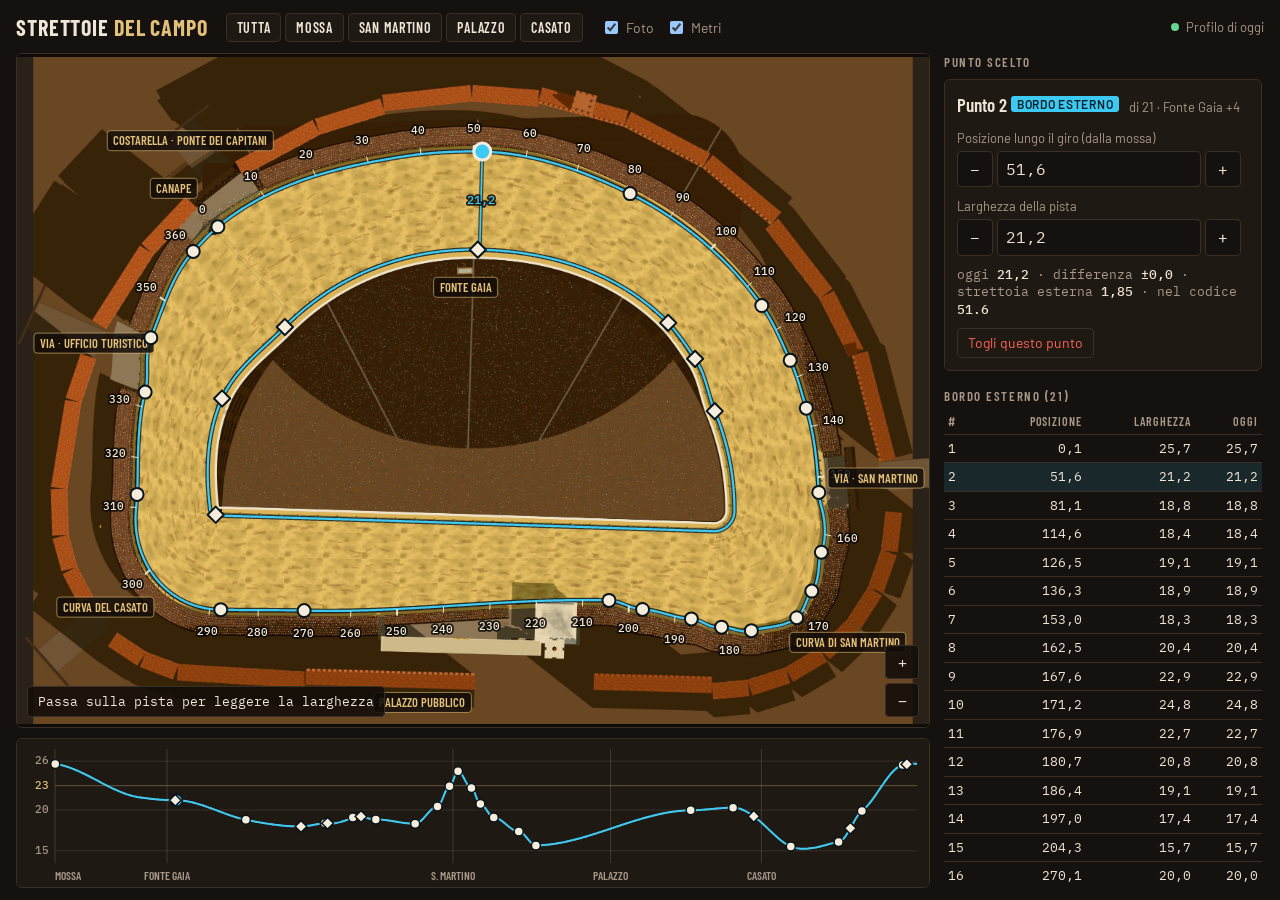
==== commit 1737df9e: "Editor strettoie: foto e profilo «oggi» dal gioco a 7a8580f (bordo esterno 21 punti + colonnino 7 pu" ====
--- a/creator/index.html
+++ b/creator/index.html
@@ -213,7 +213,7 @@
 <script>
 "use strict";
 // ── Dati: estratti dal codice del gioco (game-3d.js), non ricopiati a mano ──────
-const GEO = {"L":366.222,"H":11.5,"A":{"SM_IN":154.617,"SM_OUT":183.518,"CAS_IN":288.084,"CAS_OUT":312.106},"punti":[[0.1,-0.09],[51.6,1.85],[81.1,3],[114.617,2.95],[126.517,3.65],[136.317,4.15],[153.017,4.7],[168.517,1.5],[171.218,-1.7],[186.918,4.15],[212.718,7.95],[270.084,3.5],[288.084,3.2],[312.606,6.85],[332.906,4.7],[342.806,2.05],[360.106,0.05]],"riferimenti":{"canape":365.222,"costarella":5.5,"fonteGaia":47.609,"viaSanMartino":151.117,"sanMartino":169.067,"cappella":215.75,"entrone":223.1,"palazzo":236,"casato":300.095,"viaTurismo":337.606},"samples":[[45.501,14.534,-0.669,-0.743,0,2.916],[45.198,14.805,-0.665,-0.747,0.407,2.899],[44.893,15.075,-0.66,-0.751,0.814,2.88],[44.586,15.342,-0.656,-0.755,1.221,2.86],[44.278,15.608,-0.651,-0.759,1.628,2.839],[43.969,15.872,-0.647,-0.763,2.034,2.816],[43.658,16.134,-0.642,-0.767,2.441,2.792],[43.345,16.395,-0.637,-0.771,2.848,2.766],[43.031,16.653,-0.633,-0.774,3.255,2.74],[42.715,16.91,-0.628,-0.778,3.662,2.712],[42.397,17.164,-0.623,-0.782,4.069,2.683],[42.079,17.417,-0.619,-0.786,4.476,2.653],[41.758,17.668,-0.614,-0.789,4.883,2.622],[41.436,17.917,-0.609,-0.793,5.29,2.59],[41.113,18.164,-0.605,-0.797,5.696,2.557],[40.788,18.409,-0.6,-0.8,6.103,2.523],[40.462,18.652,-0.595,-0.804,6.51,2.487],[40.134,18.893,-0.59,-0.807,6.917,2.452],[39.805,19.132,-0.585,-0.811,7.324,2.415],[39.474,19.369,-0.581,-0.814,7.731,2.377],[39.142,19.605,-0.576,-0.818,8.138,2.339],[38.809,19.838,-0.571,-0.821,8.545,2.3],[38.474,20.069,-0.566,-0.825,8.951,2.26],[38.138,20.298,-0.561,-0.828,9.358,2.22],[37.8,20.525,-0.556,-0.831,9.765,2.179],[37.462,20.751,-0.551,-0.835,10.172,2.137],[37.121,20.974,-0.546,-0.838,10.579,2.095],[36.78,21.195,-0.541,-0.841,10.986,2.052],[36.437,21.414,-0.536,-0.844,11.393,2.009],[36.093,21.631,-0.531,-0.848,11.8,1.966],[35.747,21.846,-0.526,-0.851,12.207,1.922],[35.4,22.059,-0.521,-0.854,12.613,1.877],[35.052,22.269,-0.515,-0.857,13.02,1.833],[34.703,22.478,-0.51,-0.86,13.427,1.788],[34.353,22.685,-0.505,-0.863,13.834,1.743],[34.001,22.889,-0.5,-0.866,14.241,1.697],[33.648,23.092,-0.495,-0.869,14.648,1.652],[33.294,23.292,-0.49,-0.872,15.055,1.606],[32.938,23.49,-0.484,-0.875,15.462,1.561],[32.582,23.686,-0.479,-0.878,15.869,1.515],[32.224,23.88,-0.474,-0.881,16.275,1.469],[31.865,24.072,-0.469,-0.883,16.682,1.423],[31.505,24.261,-0.463,-0.886,17.089,1.378],[31.144,24.449,-0.458,-0.889,17.496,1.332],[30.782,24.634,-0.453,-0.892,17.903,1.287],[30.418,24.817,-0.447,-0.894,18.31,1.241],[30.054,24.998,-0.442,-0.897,18.717,1.196],[29.688,25.177,-0.437,-0.9,19.124,1.151],[29.322,25.353,-0.431,-0.902,19.531,1.107],[28.954,25.528,-0.426,-0.905,19.937,1.063],[28.585,25.7,-0.42,-0.907,20.344,1.019],[28.216,25.87,-0.415,-0.91,20.751,0.976],[27.845,26.038,-0.409,-0.912,21.158,0.933],[27.473,26.203,-0.404,-0.915,21.565,0.89],[27.101,26.366,-0.399,-0.917,21.972,0.848],[26.727,26.527,-0.393,-0.92,22.379,0.807],[26.352,26.686,-0.388,-0.922,22.786,0.766],[25.977,26.843,-0.382,-0.924,23.192,0.726],[25.6,26.997,-0.376,-0.926,23.599,0.686],[25.223,27.149,-0.371,-0.929,24.006,0.647],[24.845,27.299,-0.365,-0.931,24.413,0.609],[24.465,27.446,-0.36,-0.933,24.82,0.572],[24.085,27.592,-0.354,-0.935,25.227,0.536],[23.704,27.735,-0.349,-0.937,25.634,0.5],[23.323,27.875,-0.343,-0.939,26.041,0.465],[22.94,28.014,-0.337,-0.941,26.448,0.432],[22.557,28.15,-0.332,-0.943,26.854,0.399],[22.172,28.284,-0.326,-0.945,27.261,0.367],[21.787,28.415,-0.32,-0.947,27.668,0.336],[21.401,28.544,-0.315,-0.949,28.075,0.307],[21.015,28.671,-0.309,-0.951,28.482,0.278],[20.627,28.796,-0.303,-0.953,28.889,0.251],[20.239,28.918,-0.298,-0.955,29.296,0.225],[19.851,29.038,-0.292,-0.956,29.703,0.2],[19.461,29.156,-0.286,-0.958,30.11,0.176],[19.071,29.271,-0.28,-0.96,30.516,0.154],[18.68,29.384,-0.275,-0.962,30.923,0.133],[18.288,29.495,-0.269,-0.963,31.33,0.113],[17.896,29.603,-0.263,-0.965,31.737,0.095],[17.503,29.709,-0.257,-0.966,32.144,0.078],[17.11,29.812,-0.252,-0.968,32.551,0.063],[16.716,29.913,-0.246,-0.969,32.958,0.049],[16.321,30.012,-0.24,-0.971,33.365,0.037],[15.926,30.109,-0.234,-0.972,33.772,0.027],[15.53,30.203,-0.228,-0.974,34.178,0.018],[15.133,30.295,-0.223,-0.975,34.585,0.011],[14.737,30.384,-0.217,-0.976,34.992,0.006],[14.339,30.471,-0.211,-0.978,35.399,0.002],[13.941,30.556,-0.205,-0.979,35.806,0],[13.543,30.638,-0.199,-0.98,36.213,0],[13.144,30.718,-0.193,-0.981,36.62,0],[12.744,30.795,-0.187,-0.982,37.027,0],[12.344,30.87,-0.182,-0.983,37.433,0],[11.944,30.943,-0.176,-0.984,37.84,0],[11.543,31.013,-0.17,-0.985,38.247,0],[11.142,31.081,-0.164,-0.986,38.654,0],[10.74,31.146,-0.158,-0.987,39.061,0],[10.338,31.21,-0.152,-0.988,39.468,0],[9.936,31.27,-0.146,-0.989,39.875,0],[9.533,31.328,-0.14,-0.99,40.282,0],[9.13,31.384,-0.134,-0.991,40.689,0],[8.727,31.438,-0.128,-0.992,41.095,0],[8.323,31.489,-0.122,-0.992,41.502,0],[7.919,31.537,-0.116,-0.993,41.909,0],[7.515,31.583,-0.111,-0.994,42.316,0],[7.111,31.627,-0.105,-0.995,42.723,0],[6.706,31.669,-0.099,-0.995,43.13,0],[6.301,31.707,-0.093,-0.996,43.537,0],[5.895,31.744,-0.087,-0.996,43.944,0],[5.49,31.778,-0.081,-0.997,44.351,0],[5.084,31.81,-0.075,-0.997,44.757,0],[4.679,31.839,-0.069,-0.998,45.164,0],[4.273,31.866,-0.063,-0.998,45.571,0],[3.866,31.89,-0.057,-0.998,45.978,0],[3.46,31.912,-0.051,-0.999,46.385,0],[3.054,31.931,-0.045,-0.999,46.792,0],[2.647,31.948,-0.039,-0.999,47.199,0],[2.24,31.963,-0.033,-0.999,47.606,0],[1.834,31.975,-0.027,-1,48.013,0],[1.427,31.985,-0.021,-1,48.419,0],[1.02,31.992,-0.015,-1,48.826,0],[0.613,31.997,-0.009,-1,49.233,0],[0.206,32,-0.003,-1,49.64,0],[-0.2,32,0.003,-1,50.047,0],[-0.607,31.997,0.009,-1,50.454,0],[-1.014,31.992,0.015,-1,50.861,0],[-1.421,31.985,0.021,-1,51.268,0],[-1.828,31.975,0.027,-1,51.674,0],[-2.234,31.963,0.033,-0.999,52.081,0],[-2.641,31.949,0.039,-0.999,52.488,0],[-3.048,31.932,0.045,-0.999,52.895,0],[-3.454,31.912,0.051,-0.999,53.302,0],[-3.86,31.89,0.057,-0.998,53.709,0],[-4.266,31.866,0.063,-0.998,54.116,0],[-4.672,31.839,0.069,-0.998,54.523,0],[-5.078,31.81,0.075,-0.997,54.93,0],[-5.484,31.779,0.081,-0.997,55.336,0],[-5.889,31.744,0.087,-0.996,55.743,0],[-6.295,31.708,0.093,-0.996,56.15,0],[-6.7,31.669,0.099,-0.995,56.557,0],[-7.105,31.628,0.104,-0.995,56.964,0],[-7.509,31.584,0.11,-0.994,57.371,0],[-7.913,31.538,0.116,-0.993,57.778,0],[-8.317,31.489,0.122,-0.992,58.185,0],[-8.721,31.438,0.128,-0.992,58.592,0],[-9.124,31.385,0.134,-0.991,58.998,0],[-9.527,31.329,0.14,-0.99,59.405,0],[-9.93,31.271,0.146,-0.989,59.812,0],[-10.332,31.21,0.152,-0.988,60.219,0],[-10.734,31.147,0.158,-0.987,60.626,0],[-11.136,31.082,0.164,-0.986,61.033,0],[-11.537,31.014,0.17,-0.986,61.44,0],[-11.938,30.944,0.176,-0.984,61.847,0],[-12.338,30.871,0.181,-0.983,62.254,0],[-12.738,30.796,0.187,-0.982,62.66,0],[-13.138,30.719,0.193,-0.981,63.067,0],[-13.537,30.639,0.199,-0.98,63.474,0],[-13.935,30.557,0.205,-0.979,63.881,0],[-14.333,30.472,0.211,-0.978,64.288,0],[-14.731,30.385,0.217,-0.976,64.695,0],[-15.128,30.296,0.222,-0.975,65.102,0],[-15.524,30.204,0.228,-0.974,65.509,0],[-15.92,30.11,0.234,-0.972,65.915,0],[-16.315,30.014,0.24,-0.971,66.322,0],[-16.71,29.915,0.246,-0.969,66.729,0],[-17.104,29.814,0.252,-0.968,67.136,0],[-17.497,29.71,0.257,-0.966,67.543,0],[-17.89,29.604,0.263,-0.965,67.95,0],[-18.283,29.496,0.269,-0.963,68.357,0],[-18.674,29.386,0.275,-0.962,68.764,0],[-19.065,29.273,0.28,-0.96,69.171,0],[-19.455,29.157,0.286,-0.958,69.577,0],[-19.845,29.04,0.292,-0.956,69.984,0],[-20.234,28.92,0.298,-0.955,70.391,0],[-20.622,28.798,0.303,-0.953,70.798,0],[-21.009,28.673,0.309,-0.951,71.205,0],[-21.396,28.546,0.315,-0.949,71.612,0],[-21.781,28.417,0.32,-0.947,72.019,0],[-22.167,28.286,0.326,-0.945,72.426,0],[-22.551,28.152,0.332,-0.943,72.833,0],[-22.934,28.016,0.337,-0.941,73.239,0],[-23.317,27.877,0.343,-0.939,73.646,0],[-23.699,27.737,0.349,-0.937,74.053,0],[-24.08,27.594,0.354,-0.935,74.46,0],[-24.46,27.449,0.36,-0.933,74.867,0],[-24.839,27.301,0.365,-0.931,75.274,0],[-25.217,27.151,0.371,-0.929,75.681,0],[-25.595,26.999,0.376,-0.926,76.088,0],[-25.971,26.845,0.382,-0.924,76.495,0],[-26.347,26.688,0.387,-0.922,76.901,0],[-26.721,26.53,0.393,-0.92,77.308,0],[-27.095,26.369,0.398,-0.917,77.715,0],[-27.468,26.205,0.404,-0.915,78.122,0],[-27.839,26.04,0.409,-0.912,78.529,0],[-28.21,25.872,0.415,-0.91,78.936,0],[-28.58,25.702,0.42,-0.907,79.343,0],[-28.949,25.53,0.426,-0.905,79.75,0],[-29.316,25.356,0.431,-0.902,80.157,0],[-29.683,25.179,0.437,-0.9,80.563,0],[-30.048,25.001,0.442,-0.897,80.97,0],[-30.413,24.82,0.447,-0.894,81.377,0],[-30.776,24.637,0.453,-0.892,81.784,0],[-31.139,24.452,0.458,-0.889,82.191,0],[-31.5,24.264,0.463,-0.886,82.598,0],[-31.86,24.075,0.469,-0.883,83.005,0],[-32.219,23.883,0.474,-0.881,83.412,0],[-32.576,23.689,0.479,-0.878,83.818,0],[-32.933,23.493,0.484,-0.875,84.225,0],[-33.288,23.295,0.49,-0.872,84.632,0],[-33.643,23.095,0.495,-0.869,85.039,0],[-33.996,22.892,0.5,-0.866,85.446,0],[-34.347,22.688,0.505,-0.863,85.853,0],[-34.698,22.481,0.51,-0.86,86.26,0],[-35.047,22.273,0.515,-0.857,86.667,0],[-35.395,22.062,0.521,-0.854,87.074,0],[-35.742,21.849,0.526,-0.851,87.48,0],[-36.087,21.634,0.531,-0.848,87.887,0],[-36.432,21.417,0.536,-0.844,88.294,0],[-36.775,21.198,0.541,-0.841,88.701,0],[-37.116,20.977,0.546,-0.838,89.108,0],[-37.456,20.754,0.551,-0.835,89.515,0],[-37.795,20.529,0.556,-0.831,89.922,0],[-38.133,20.302,0.561,-0.828,90.329,0],[-38.469,20.072,0.566,-0.825,90.736,0],[-38.804,19.841,0.571,-0.821,91.142,0],[-39.137,19.608,0.576,-0.818,91.549,0],[-39.469,19.373,0.58,-0.814,91.956,0],[-39.8,19.136,0.585,-0.811,92.363,0],[-40.129,18.897,0.59,-0.807,92.77,0],[-40.457,18.656,0.595,-0.804,93.177,0],[-40.783,18.412,0.6,-0.8,93.584,0],[-41.108,18.167,0.605,-0.797,93.991,0],[-41.432,17.921,0.609,-0.793,94.398,0],[-41.753,17.672,0.614,-0.789,94.804,0],[-42.074,17.421,0.619,-0.786,95.211,0],[-42.393,17.168,0.623,-0.782,95.618,0],[-42.71,16.914,0.628,-0.778,96.025,0],[-43.026,16.657,0.633,-0.774,96.432,0],[-43.34,16.399,0.637,-0.771,96.839,0],[-43.653,16.138,0.642,-0.767,97.246,0],[-43.964,15.876,0.647,-0.763,97.653,0],[-44.274,15.612,0.651,-0.759,98.059,0],[-44.582,15.346,0.656,-0.755,98.466,0],[-44.888,15.079,0.66,-0.751,98.873,0],[-45.193,14.809,0.665,-0.747,99.28,0],[-45.496,14.538,0.669,-0.743,99.687,0],[-45.798,14.265,0.673,-0.739,100.094,0],[-46.098,13.99,0.678,-0.735,100.501,0],[-46.396,13.713,0.682,-0.731,100.908,0],[-46.693,13.435,0.687,-0.727,101.315,0],[-46.988,13.154,0.691,-0.723,101.721,0],[-47.281,12.872,0.695,-0.719,102.128,0],[-47.573,12.588,0.7,-0.715,102.535,0],[-47.863,12.303,0.704,-0.71,102.942,0],[-48.151,12.016,0.708,-0.706,103.349,0],[-48.437,11.727,0.712,-0.702,103.756,0],[-48.722,11.436,0.716,-0.698,104.163,0],[-49.005,11.144,0.721,-0.693,104.57,0],[-49.286,10.85,0.725,-0.689,104.977,0],[-49.565,10.554,0.729,-0.685,105.383,0],[-49.843,10.256,0.733,-0.68,105.79,0],[-50.119,9.957,0.737,-0.676,106.197,0],[-50.393,9.657,0.741,-0.671,106.604,0],[-50.665,9.354,0.745,-0.667,107.011,0],[-50.936,9.05,0.749,-0.663,107.418,0],[-51.205,8.745,0.753,-0.658,107.825,0],[-51.471,8.438,0.757,-0.653,108.232,0],[-51.736,8.129,0.761,-0.649,108.639,0],[-51.999,7.818,0.765,-0.644,109.045,0],[-52.261,7.506,0.769,-0.64,109.452,0],[-52.52,7.193,0.772,-0.635,109.859,0],[-52.778,6.878,0.776,-0.631,110.266,0],[-53.033,6.561,0.78,-0.626,110.673,0],[-53.287,6.243,0.784,-0.621,111.08,0],[-53.539,5.924,0.787,-0.617,111.487,0],[-53.789,5.603,0.791,-0.612,111.894,0],[-54.037,5.28,0.795,-0.607,112.3,0],[-54.283,4.956,0.798,-0.602,112.707,0],[-54.527,4.63,0.802,-0.598,113.114,0],[-54.769,4.303,0.805,-0.593,113.521,0],[-55.009,3.975,0.809,-0.588,113.928,0],[-55.247,3.645,0.812,-0.583,114.335,0],[-55.484,3.314,0.816,-0.578,114.742,0],[-55.718,2.981,0.819,-0.573,115.149,0],[-55.95,2.647,0.823,-0.568,115.556,0],[-56.18,2.312,0.826,-0.563,115.962,0],[-56.409,1.975,0.83,-0.558,116.369,0],[-56.635,1.637,0.833,-0.553,116.776,0],[-56.859,1.297,0.836,-0.548,117.183,0],[-57.081,0.956,0.839,-0.543,117.59,0],[-57.301,0.614,0.843,-0.538,117.997,0],[-57.519,0.27,0.846,-0.533,118.404,0],[-57.735,-0.074,0.849,-0.528,118.811,0],[-57.949,-0.421,0.852,-0.523,119.218,0],[-58.161,-0.768,0.855,-0.518,119.624,0],[-58.371,-1.117,0.858,-0.513,120.031,0],[-58.578,-1.466,0.861,-0.508,120.438,0],[-58.784,-1.818,0.864,-0.503,120.845,0],[-58.988,-2.17,0.867,-0.498,121.252,0],[-59.189,-2.524,0.87,-0.492,121.659,0],[-59.388,-2.878,0.873,-0.487,122.066,0],[-59.585,-3.234,0.876,-0.482,122.473,0],[-59.78,-3.591,0.879,-0.477,122.88,0],[-59.973,-3.95,0.882,-0.471,123.286,0],[-60.164,-4.309,0.885,-0.466,123.693,0],[-60.352,-4.67,0.888,-0.461,124.1,0],[-60.539,-5.031,0.89,-0.455,124.507,0],[-60.723,-5.394,0.893,-0.45,124.914,0],[-60.905,-5.758,0.896,-0.445,125.321,0],[-61.085,-6.123,0.898,-0.439,125.728,0],[-61.263,-6.489,0.901,-0.434,126.135,0],[-61.438,-6.856,0.904,-0.429,126.541,0],[-61.611,-7.224,0.906,-0.423,126.948,0],[-61.782,-7.593,0.909,-0.418,127.355,0],[-61.951,-7.964,0.911,-0.412,127.762,0],[-62.118,-8.335,0.913,-0.407,128.169,0],[-62.282,-8.707,0.916,-0.401,128.576,0],[-62.445,-9.08,0.918,-0.396,128.983,0],[-62.605,-9.454,0.921,-0.39,129.39,0],[-62.762,-9.829,0.923,-0.385,129.797,0],[-62.918,-10.205,0.925,-0.379,130.203,0],[-63.071,-10.582,0.928,-0.374,130.61,0],[-63.222,-10.96,0.93,-0.368,131.017,0],[-63.371,-11.339,0.932,-0.363,131.424,0],[-63.517,-11.719,0.934,-0.357,131.831,0],[-63.661,-12.099,0.936,-0.351,132.238,0],[-63.803,-12.48,0.938,-0.346,132.645,0],[-63.943,-12.863,0.94,-0.34,133.052,0],[-64.08,-13.246,0.942,-0.335,133.459,0],[-64.215,-13.629,0.944,-0.329,133.865,0],[-64.348,-14.014,0.946,-0.323,134.272,0],[-64.478,-14.399,0.948,-0.318,134.679,0],[-64.606,-14.786,0.95,-0.312,135.086,0],[-64.732,-15.173,0.952,-0.306,135.493,0],[-64.855,-15.56,0.954,-0.301,135.9,0],[-64.977,-15.949,0.956,-0.295,136.307,0],[-65.095,-16.338,0.957,-0.289,136.714,0],[-65.212,-16.728,0.959,-0.283,137.121,0],[-65.326,-17.118,0.961,-0.278,137.527,0],[-65.438,-17.51,0.962,-0.272,137.934,0],[-65.547,-17.901,0.964,-0.266,138.341,0],[-65.654,-18.294,0.966,-0.26,138.748,0],[-65.759,-18.687,0.967,-0.255,139.155,0],[-65.862,-19.081,0.969,-0.249,139.562,0],[-65.962,-19.475,0.97,-0.243,139.969,0],[-66.059,-19.87,0.971,-0.237,140.376,0],[-66.155,-20.266,0.973,-0.231,140.782,0],[-66.248,-20.662,0.974,-0.226,141.189,0],[-66.338,-21.059,0.976,-0.22,141.596,0],[-66.426,-21.456,0.977,-0.214,142.003,0],[-66.512,-21.854,0.978,-0.208,142.41,0],[-66.596,-22.252,0.979,-0.202,142.817,0],[-66.677,-22.651,0.981,-0.196,143.224,0],[-66.755,-23.05,0.982,-0.19,143.631,0],[-66.832,-23.449,0.983,-0.185,144.038,0],[-66.906,-23.85,0.984,-0.179,144.444,0],[-66.977,-24.25,0.985,-0.173,144.851,0],[-67.046,-24.651,0.986,-0.167,145.258,0],[-67.113,-25.052,0.987,-0.161,145.665,0],[-67.177,-25.454,0.988,-0.155,146.072,0],[-67.239,-25.856,0.989,-0.149,146.479,0],[-67.299,-26.259,0.99,-0.143,146.886,0],[-67.356,-26.662,0.991,-0.137,147.293,0],[-67.41,-27.065,0.991,-0.131,147.7,0],[-67.463,-27.468,0.992,-0.125,148.106,0],[-67.513,-27.872,0.993,-0.12,148.513,0],[-67.56,-28.276,0.994,-0.114,148.92,0],[-67.605,-28.681,0.994,-0.108,149.327,0],[-67.648,-29.085,0.995,-0.102,149.734,0],[-67.688,-29.49,0.995,-0.096,150.141,0],[-67.725,-29.895,0.996,-0.09,150.548,0],[-67.761,-30.301,0.996,-0.084,150.955,0],[-67.794,-30.706,0.997,-0.078,151.362,0],[-67.824,-31.112,0.997,-0.072,151.768,0],[-67.852,-31.518,0.998,-0.066,152.175,0],[-67.878,-31.924,0.998,-0.06,152.582,0],[-67.901,-32.33,0.999,-0.054,152.989,0],[-67.922,-32.737,0.999,-0.048,153.396,0],[-67.94,-33.143,0.999,-0.042,153.803,0],[-67.956,-33.55,0.999,-0.036,154.21,0],[-67.969,-33.956,1,-0.03,154.617,0],[-67.98,-34.363,1,-0.024,155.023,0],[-67.989,-34.77,1,-0.018,155.43,0],[-67.995,-35.177,1,-0.012,155.837,0],[-67.999,-35.584,1,-0.006,156.244,0],[-68,-35.991,1,0.005,156.651,0],[-67.995,-36.398,1,0.025,157.058,0],[-67.98,-36.804,0.999,0.05,157.465,0],[-67.954,-37.211,0.997,0.076,157.872,0],[-67.918,-37.616,0.995,0.101,158.279,0],[-67.872,-38.02,0.992,0.126,158.686,0],[-67.815,-38.424,0.988,0.151,159.093,0],[-67.749,-38.825,0.984,0.177,159.5,0],[-67.672,-39.225,0.979,0.202,159.908,0],[-67.585,-39.623,0.974,0.226,160.315,0],[-67.487,-40.018,0.968,0.251,160.722,0],[-67.38,-40.411,0.961,0.276,161.129,0],[-67.263,-40.8,0.954,0.3,161.536,0],[-67.136,-41.187,0.946,0.324,161.943,0],[-66.999,-41.571,0.937,0.348,162.35,0],[-66.852,-41.95,0.928,0.372,162.757,0],[-66.696,-42.326,0.919,0.395,163.164,0],[-66.53,-42.698,0.908,0.419,163.571,0],[-66.355,-43.066,0.897,0.442,163.978,0],[-66.171,-43.429,0.886,0.464,164.386,0],[-65.977,-43.787,0.874,0.487,164.793,0],[-65.775,-44.14,0.861,0.509,165.2,0],[-65.563,-44.488,0.848,0.53,165.607,0],[-65.343,-44.83,0.834,0.552,166.014,0],[-65.114,-45.166,0.82,0.573,166.421,0],[-64.877,-45.497,0.805,0.594,166.828,0],[-64.631,-45.822,0.789,0.614,167.235,0],[-64.377,-46.14,0.774,0.634,167.642,0],[-64.115,-46.451,0.757,0.653,168.049,0],[-63.845,-46.756,0.74,0.672,168.456,0],[-63.568,-47.054,0.723,0.691,168.863,0],[-63.283,-47.345,0.705,0.709,169.271,0],[-62.99,-47.628,0.687,0.727,169.678,0],[-62.691,-47.904,0.668,0.744,170.085,0],[-62.385,-48.172,0.649,0.761,170.492,0],[-62.072,-48.432,0.629,0.777,170.899,0],[-61.752,-48.685,0.61,0.793,171.306,0],[-61.426,-48.929,0.589,0.808,171.713,0],[-61.094,-49.164,0.568,0.823,172.12,0],[-60.756,-49.391,0.547,0.837,172.527,0],[-60.413,-49.61,0.526,0.851,172.934,0],[-60.064,-49.819,0.504,0.864,173.341,0],[-59.71,-50.02,0.482,0.876,173.748,0],[-59.351,-50.212,0.459,0.888,174.156,0],[-58.987,-50.394,0.437,0.9,174.563,0],[-58.618,-50.567,0.414,0.91,174.97,0],[-58.245,-50.731,0.39,0.921,175.377,0],[-57.869,-50.885,0.367,0.93,175.784,0],[-57.488,-51.029,0.343,0.939,176.191,0],[-57.104,-51.164,0.319,0.948,176.598,0],[-56.716,-51.289,0.295,0.956,177.005,0],[-56.326,-51.404,0.27,0.963,177.412,0],[-55.933,-51.509,0.246,0.969,177.819,0],[-55.537,-51.604,0.221,0.975,178.226,0],[-55.139,-51.689,0.196,0.981,178.633,0],[-54.739,-51.764,0.171,0.985,179.041,0],[-54.337,-51.828,0.146,0.989,179.448,0],[-53.933,-51.883,0.121,0.993,179.855,0],[-53.528,-51.927,0.096,0.995,180.262,0],[-53.123,-51.961,0.07,0.998,180.669,0],[-52.716,-51.984,0.045,0.999,181.076,0],[-52.31,-51.997,0.016,1,181.483,0],[-51.903,-51.997,-0.014,1,181.89,0],[-51.496,-51.986,-0.028,1,182.297,0],[-51.089,-51.974,-0.028,1,182.704,0],[-50.682,-51.963,-0.028,1,183.111,0],[-50.276,-51.952,-0.028,1,183.518,0],[-49.869,-51.94,-0.028,1,183.925,0],[-49.462,-51.929,-0.028,1,184.331,0],[-49.055,-51.917,-0.028,1,184.738,0],[-48.649,-51.906,-0.028,1,185.145,0],[-48.242,-51.895,-0.028,1,185.552,0],[-47.835,-51.883,-0.028,1,185.959,0],[-47.429,-51.872,-0.028,1,186.366,0],[-47.022,-51.86,-0.028,1,186.773,0],[-46.615,-51.849,-0.028,1,187.18,0],[-46.208,-51.838,-0.028,1,187.586,0],[-45.802,-51.826,-0.028,1,187.993,0],[-45.395,-51.815,-0.028,1,188.4,0],[-44.988,-51.803,-0.028,1,188.807,0],[-44.582,-51.792,-0.028,1,189.214,0],[-44.175,-51.781,-0.028,1,189.621,0],[-43.768,-51.769,-0.028,1,190.028,0],[-43.361,-51.758,-0.028,1,190.435,0],[-42.955,-51.746,-0.028,1,190.841,0],[-42.548,-51.735,-0.028,1,191.248,0],[-42.141,-51.724,-0.028,1,191.655,0],[-41.735,-51.712,-0.028,1,192.062,0],[-41.328,-51.701,-0.028,1,192.469,0],[-40.921,-51.689,-0.028,1,192.876,0],[-40.514,-51.678,-0.028,1,193.283,0],[-40.108,-51.667,-0.028,1,193.69,0],[-39.701,-51.655,-0.028,1,194.096,0],[-39.294,-51.644,-0.028,1,194.503,0],[-38.888,-51.632,-0.028,1,194.91,0],[-38.481,-51.621,-0.028,1,195.317,0],[-38.074,-51.61,-0.028,1,195.724,0],[-37.667,-51.598,-0.028,1,196.131,0],[-37.261,-51.587,-0.028,1,196.538,0],[-36.854,-51.575,-0.028,1,196.945,0],[-36.447,-51.564,-0.028,1,197.351,0],[-36.041,-51.553,-0.028,1,197.758,0],[-35.634,-51.541,-0.028,1,198.165,0],[-35.227,-51.53,-0.028,1,198.572,0],[-34.82,-51.518,-0.028,1,198.979,0],[-34.414,-51.507,-0.028,1,199.386,0],[-34.007,-51.496,-0.028,1,199.793,0],[-33.6,-51.484,-0.028,1,200.2,0],[-33.194,-51.473,-0.028,1,200.606,0],[-32.787,-51.461,-0.028,1,201.013,0],[-32.38,-51.45,-0.028,1,201.42,0],[-31.973,-51.439,-0.028,1,201.827,0],[-31.567,-51.427,-0.028,1,202.234,0],[-31.16,-51.416,-0.028,1,202.641,0],[-30.753,-51.404,-0.028,1,203.048,0],[-30.347,-51.393,-0.028,1,203.455,0],[-29.94,-51.381,-0.028,1,203.861,0],[-29.533,-51.37,-0.028,1,204.268,0],[-29.126,-51.359,-0.028,1,204.675,0],[-28.72,-51.347,-0.028,1,205.082,0],[-28.313,-51.336,-0.028,1,205.489,0],[-27.906,-51.324,-0.028,1,205.896,0],[-27.5,-51.313,-0.028,1,206.303,0],[-27.093,-51.302,-0.028,1,206.71,0],[-26.686,-51.29,-0.028,1,207.116,0],[-26.279,-51.279,-0.028,1,207.523,0],[-25.873,-51.267,-0.028,1,207.93,0],[-25.466,-51.256,-0.028,1,208.337,0],[-25.059,-51.245,-0.028,1,208.744,0],[-24.653,-51.233,-0.028,1,209.151,0],[-24.246,-51.222,-0.028,1,209.558,0],[-23.839,-51.21,-0.028,1,209.964,0],[-23.432,-51.199,-0.028,1,210.371,0],[-23.026,-51.188,-0.028,1,210.778,0],[-22.619,-51.176,-0.028,1,211.185,0],[-22.212,-51.165,-0.028,1,211.592,0],[-21.806,-51.153,-0.028,1,211.999,0],[-21.399,-51.142,-0.028,1,212.406,0],[-20.992,-51.131,-0.028,1,212.813,0],[-20.585,-51.119,-0.028,1,213.219,0],[-20.179,-51.108,-0.028,1,213.626,0],[-19.772,-51.096,-0.028,1,214.033,0],[-19.365,-51.085,-0.028,1,214.44,0],[-18.959,-51.074,-0.028,1,214.847,0],[-18.552,-51.062,-0.028,1,215.254,0],[-18.145,-51.051,-0.028,1,215.661,0],[-17.738,-51.039,-0.028,1,216.068,0],[-17.332,-51.028,-0.028,1,216.474,0],[-16.925,-51.017,-0.028,1,216.881,0],[-16.518,-51.005,-0.028,1,217.288,0],[-16.112,-50.994,-0.028,1,217.695,0],[-15.705,-50.982,-0.028,1,218.102,0],[-15.298,-50.971,-0.028,1,218.509,0],[-14.891,-50.96,-0.028,1,218.916,0],[-14.485,-50.948,-0.028,1,219.323,0],[-14.078,-50.937,-0.028,1,219.729,0],[-13.671,-50.925,-0.028,1,220.136,0],[-13.265,-50.914,-0.028,1,220.543,0],[-12.858,-50.903,-0.028,1,220.95,0],[-12.451,-50.891,-0.028,1,221.357,0],[-12.044,-50.88,-0.028,1,221.764,0],[-11.638,-50.868,-0.028,1,222.171,0],[-11.231,-50.857,-0.028,1,222.578,0],[-10.824,-50.846,-0.028,1,222.984,0],[-10.418,-50.834,-0.028,1,223.391,0],[-10.011,-50.823,-0.028,1,223.798,0],[-9.604,-50.811,-0.028,1,224.205,0],[-9.197,-50.8,-0.028,1,224.612,0],[-8.791,-50.789,-0.028,1,225.019,0],[-8.384,-50.777,-0.028,1,225.426,0],[-7.977,-50.766,-0.028,1,225.833,0],[-7.571,-50.754,-0.028,1,226.239,0],[-7.164,-50.743,-0.028,1,226.646,0],[-6.757,-50.732,-0.028,1,227.053,0],[-6.35,-50.72,-0.028,1,227.46,0],[-5.944,-50.709,-0.028,1,227.867,0],[-5.537,-50.697,-0.028,1,228.274,0],[-5.13,-50.686,-0.028,1,228.681,0],[-4.724,-50.674,-0.028,1,229.088,0],[-4.317,-50.663,-0.028,1,229.494,0],[-3.91,-50.652,-0.028,1,229.901,0],[-3.503,-50.64,-0.028,1,230.308,0],[-3.097,-50.629,-0.028,1,230.715,0],[-2.69,-50.617,-0.028,1,231.122,0],[-2.283,-50.606,-0.028,1,231.529,0],[-1.877,-50.595,-0.028,1,231.936,0],[-1.47,-50.583,-0.028,1,232.343,0],[-1.063,-50.572,-0.028,1,232.749,0],[-0.656,-50.56,-0.028,1,233.156,0],[-0.25,-50.549,-0.028,1,233.563,0],[0.157,-50.538,-0.028,1,233.97,0],[0.564,-50.526,-0.028,1,234.377,0],[0.97,-50.515,-0.028,1,234.784,0],[1.377,-50.503,-0.028,1,235.191,0],[1.784,-50.492,-0.028,1,235.598,0],[2.191,-50.481,-0.028,1,236.004,0],[2.597,-50.469,-0.028,1,236.411,0],[3.004,-50.458,-0.028,1,236.818,0],[3.411,-50.446,-0.028,1,237.225,0],[3.817,-50.435,-0.028,1,237.632,0],[4.224,-50.424,-0.028,1,238.039,0],[4.631,-50.412,-0.028,1,238.446,0],[5.038,-50.401,-0.028,1,238.853,0],[5.444,-50.389,-0.028,1,239.259,0],[5.851,-50.378,-0.028,1,239.666,0],[6.258,-50.367,-0.028,1,240.073,0],[6.664,-50.355,-0.028,1,240.48,0],[7.071,-50.344,-0.028,1,240.887,0],[7.478,-50.332,-0.028,1,241.294,0],[7.885,-50.321,-0.028,1,241.701,0],[8.291,-50.31,-0.028,1,242.108,0],[8.698,-50.298,-0.028,1,242.514,0],[9.105,-50.287,-0.028,1,242.921,0],[9.511,-50.275,-0.028,1,243.328,0],[9.918,-50.264,-0.028,1,243.735,0],[10.325,-50.253,-0.028,1,244.142,0],[10.732,-50.241,-0.028,1,244.549,0],[11.138,-50.23,-0.028,1,244.956,0],[11.545,-50.218,-0.028,1,245.363,0],[11.952,-50.207,-0.028,1,245.769,0],[12.358,-50.196,-0.028,1,246.176,0],[12.765,-50.184,-0.028,1,246.583,0],[13.172,-50.173,-0.028,1,246.99,0],[13.579,-50.161,-0.028,1,247.397,0],[13.985,-50.15,-0.028,1,247.804,0],[14.392,-50.139,-0.028,1,248.211,0],[14.799,-50.127,-0.028,1,248.618,0],[15.205,-50.116,-0.028,1,249.024,0],[15.612,-50.104,-0.028,1,249.431,0],[16.019,-50.093,-0.028,1,249.838,0],[16.426,-50.082,-0.028,1,250.245,0],[16.832,-50.07,-0.028,1,250.652,0],[17.239,-50.059,-0.028,1,251.059,0],[17.646,-50.047,-0.028,1,251.466,0],[18.052,-50.036,-0.028,1,251.873,0],[18.459,-50.025,-0.028,1,252.279,0],[18.866,-50.013,-0.028,1,252.686,0],[19.273,-50.002,-0.028,1,253.093,0],[19.679,-49.99,-0.028,1,253.5,0],[20.086,-49.979,-0.028,1,253.907,0],[20.493,-49.967,-0.028,1,254.314,0],[20.899,-49.956,-0.028,1,254.721,0],[21.306,-49.945,-0.028,1,255.128,0],[21.713,-49.933,-0.028,1,255.534,0],[22.12,-49.922,-0.028,1,255.941,0],[22.526,-49.91,-0.028,1,256.348,0],[22.933,-49.899,-0.028,1,256.755,0],[23.34,-49.888,-0.028,1,257.162,0],[23.746,-49.876,-0.028,1,257.569,0],[24.153,-49.865,-0.028,1,257.976,0],[24.56,-49.853,-0.028,1,258.383,0],[24.967,-49.842,-0.028,1,258.789,0],[25.373,-49.831,-0.028,1,259.196,0],[25.78,-49.819,-0.028,1,259.603,0],[26.187,-49.808,-0.028,1,260.01,0],[26.593,-49.796,-0.028,1,260.417,0],[27,-49.785,-0.028,1,260.824,0],[27.407,-49.774,-0.028,1,261.231,0],[27.814,-49.762,-0.028,1,261.638,0],[28.22,-49.751,-0.028,1,262.044,0],[28.627,-49.739,-0.028,1,262.451,0],[29.034,-49.728,-0.028,1,262.858,0],[29.44,-49.717,-0.028,1,263.265,0],[29.847,-49.705,-0.028,1,263.672,0],[30.254,-49.694,-0.028,1,264.079,0],[30.661,-49.682,-0.028,1,264.486,0],[31.067,-49.671,-0.028,1,264.893,0],[31.474,-49.66,-0.028,1,265.299,0],[31.881,-49.648,-0.028,1,265.706,0],[32.287,-49.637,-0.028,1,266.113,0],[32.694,-49.625,-0.028,1,266.52,0],[33.101,-49.614,-0.028,1,266.927,0],[33.508,-49.603,-0.028,1,267.334,0],[33.914,-49.591,-0.028,1,267.741,0],[34.321,-49.58,-0.028,1,268.147,0],[34.728,-49.568,-0.028,1,268.554,0],[35.134,-49.557,-0.028,1,268.961,0],[35.541,-49.546,-0.028,1,269.368,0],[35.948,-49.534,-0.028,1,269.775,0],[36.355,-49.523,-0.028,1,270.182,0],[36.761,-49.511,-0.028,1,270.589,0],[37.168,-49.5,-0.028,1,270.996,0],[37.575,-49.489,-0.028,1,271.402,0],[37.981,-49.477,-0.028,1,271.809,0],[38.388,-49.466,-0.028,1,272.216,0],[38.795,-49.454,-0.028,1,272.623,0],[39.202,-49.443,-0.028,1,273.03,0],[39.608,-49.432,-0.028,1,273.437,0],[40.015,-49.42,-0.028,1,273.844,0],[40.422,-49.409,-0.028,1,274.251,0],[40.828,-49.397,-0.028,1,274.657,0],[41.235,-49.386,-0.028,1,275.064,0],[41.642,-49.375,-0.028,1,275.471,0],[42.049,-49.363,-0.028,1,275.878,0],[42.455,-49.352,-0.028,1,276.285,0],[42.862,-49.34,-0.028,1,276.692,0],[43.269,-49.329,-0.028,1,277.099,0],[43.675,-49.318,-0.028,1,277.506,0],[44.082,-49.306,-0.028,1,277.912,0],[44.489,-49.295,-0.028,1,278.319,0],[44.896,-49.283,-0.028,1,278.726,0],[45.302,-49.272,-0.028,1,279.133,0],[45.709,-49.26,-0.028,1,279.54,0],[46.116,-49.249,-0.028,1,279.947,0],[46.522,-49.238,-0.028,1,280.354,0],[46.929,-49.226,-0.028,1,280.761,0],[47.336,-49.215,-0.028,1,281.167,0],[47.743,-49.203,-0.028,1,281.574,0],[48.149,-49.192,-0.028,1,281.981,0],[48.556,-49.181,-0.028,1,282.388,0],[48.963,-49.169,-0.028,1,282.795,0],[49.369,-49.158,-0.028,1,283.202,0],[49.776,-49.146,-0.028,1,283.609,0],[50.183,-49.135,-0.028,1,284.016,0],[50.59,-49.124,-0.028,1,284.422,0],[50.996,-49.112,-0.028,1,284.829,0],[51.403,-49.101,-0.028,1,285.236,0],[51.81,-49.089,-0.028,1,285.643,0],[52.216,-49.078,-0.028,1,286.05,0],[52.623,-49.067,-0.028,1,286.457,0],[53.03,-49.055,-0.028,1,286.864,0],[53.437,-49.044,-0.028,1,287.271,0],[53.843,-49.032,-0.028,1,287.677,0],[54.25,-49.021,-0.028,1,288.084,0],[54.657,-49.01,-0.026,1,288.491,0],[55.064,-49,-0.022,1,288.898,0],[55.47,-48.991,-0.036,0.999,289.305,0],[55.877,-48.97,-0.067,0.998,289.712,0],[56.283,-48.937,-0.099,0.995,290.119,0],[56.687,-48.89,-0.13,0.992,290.527,0],[57.09,-48.831,-0.161,0.987,290.934,0],[57.491,-48.759,-0.192,0.981,291.341,0],[57.889,-48.675,-0.222,0.975,291.748,0],[58.285,-48.578,-0.253,0.968,292.155,0],[58.677,-48.469,-0.283,0.959,292.562,0],[59.066,-48.348,-0.313,0.95,292.97,0],[59.451,-48.214,-0.342,0.94,293.377,0],[59.831,-48.069,-0.372,0.928,293.784,0],[60.207,-47.912,-0.401,0.916,294.191,0],[60.577,-47.743,-0.429,0.903,294.598,0],[60.942,-47.562,-0.457,0.889,295.006,0],[61.301,-47.371,-0.485,0.875,295.413,0],[61.654,-47.168,-0.512,0.859,295.82,0],[62.001,-46.954,-0.539,0.843,296.227,0],[62.341,-46.729,-0.565,0.825,296.634,0],[62.673,-46.494,-0.59,0.807,297.042,0],[62.998,-46.249,-0.615,0.788,297.449,0],[63.315,-45.993,-0.64,0.769,297.856,0],[63.624,-45.728,-0.663,0.748,298.263,0],[63.924,-45.453,-0.686,0.727,298.67,0],[64.216,-45.169,-0.709,0.705,299.078,0],[64.499,-44.876,-0.731,0.683,299.485,0],[64.772,-44.574,-0.752,0.66,299.892,0],[65.036,-44.264,-0.772,0.636,300.299,0],[65.289,-43.945,-0.791,0.611,300.706,0],[65.533,-43.619,-0.81,0.586,301.114,0],[65.767,-43.285,-0.828,0.56,301.521,0],[65.99,-42.945,-0.845,0.534,301.928,0],[66.202,-42.597,-0.862,0.507,302.335,0],[66.403,-42.243,-0.877,0.48,302.742,0],[66.593,-41.883,-0.892,0.453,303.15,0],[66.771,-41.517,-0.905,0.424,303.557,0],[66.938,-41.146,-0.918,0.396,303.964,0],[67.094,-40.769,-0.93,0.367,304.371,0],[67.237,-40.388,-0.941,0.338,304.778,0],[67.368,-40.003,-0.951,0.308,305.186,0],[67.488,-39.613,-0.961,0.278,305.593,0],[67.595,-39.22,-0.969,0.248,306,0],[67.689,-38.824,-0.976,0.217,306.407,0],[67.772,-38.426,-0.982,0.187,306.814,0],[67.841,-38.024,-0.988,0.156,307.221,0],[67.899,-37.621,-0.992,0.125,307.629,0],[67.943,-37.216,-0.996,0.094,308.036,0],[67.975,-36.811,-0.998,0.062,308.443,0],[67.994,-36.404,-1,0.031,308.85,0],[68,-35.997,-1,0.006,309.257,0],[67.999,-35.59,-1,-0.006,309.664,0],[67.995,-35.183,-1,-0.012,310.071,0],[67.989,-34.776,-1,-0.018,310.478,0],[67.98,-34.369,-1,-0.024,310.885,0],[67.969,-33.962,-1,-0.03,311.292,0],[67.956,-33.556,-0.999,-0.036,311.699,0],[67.94,-33.149,-0.999,-0.042,312.106,0],[67.922,-32.743,-0.999,-0.048,312.513,0],[67.901,-32.336,-0.999,-0.054,312.92,0],[67.878,-31.93,-0.998,-0.06,313.326,0],[67.853,-31.524,-0.998,-0.066,313.733,0],[67.825,-31.118,-0.997,-0.072,314.14,0],[67.794,-30.712,-0.997,-0.078,314.547,0],[67.761,-30.307,-0.996,-0.084,314.954,0],[67.726,-29.901,-0.996,-0.09,315.361,0],[67.688,-29.496,-0.995,-0.096,315.768,0],[67.648,-29.091,-0.995,-0.102,316.175,0],[67.606,-28.687,-0.994,-0.108,316.581,0],[67.561,-28.282,-0.994,-0.113,316.988,0],[67.513,-27.878,-0.993,-0.119,317.395,0],[67.463,-27.474,-0.992,-0.125,317.802,0],[67.411,-27.071,-0.991,-0.131,318.209,0],[67.357,-26.668,-0.991,-0.137,318.616,0],[67.3,-26.265,-0.99,-0.143,319.023,0],[67.24,-25.862,-0.989,-0.149,319.43,0],[67.178,-25.46,-0.988,-0.155,319.837,0],[67.114,-25.058,-0.987,-0.161,320.243,0],[67.047,-24.657,-0.986,-0.167,320.65,0],[66.978,-24.256,-0.985,-0.173,321.057,0],[66.907,-23.855,-0.984,-0.179,321.464,0],[66.833,-23.455,-0.983,-0.184,321.871,0],[66.757,-23.056,-0.982,-0.19,322.278,0],[66.678,-22.656,-0.981,-0.196,322.685,0.001],[66.597,-22.258,-0.979,-0.202,323.092,0.004],[66.513,-21.859,-0.978,-0.208,323.499,0.009],[66.428,-21.462,-0.977,-0.214,323.905,0.016],[66.34,-21.065,-0.976,-0.22,324.312,0.024],[66.249,-20.668,-0.974,-0.225,324.719,0.034],[66.156,-20.272,-0.973,-0.231,325.126,0.045],[66.061,-19.876,-0.971,-0.237,325.533,0.058],[65.963,-19.481,-0.97,-0.243,325.94,0.073],[65.863,-19.087,-0.969,-0.249,326.347,0.089],[65.761,-18.693,-0.967,-0.255,326.754,0.107],[65.656,-18.3,-0.966,-0.26,327.161,0.126],[65.549,-17.907,-0.964,-0.266,327.567,0.146],[65.439,-17.515,-0.962,-0.272,327.974,0.168],[65.328,-17.124,-0.961,-0.278,328.381,0.192],[65.214,-16.734,-0.959,-0.283,328.788,0.216],[65.097,-16.344,-0.957,-0.289,329.195,0.242],[64.978,-15.955,-0.956,-0.295,329.602,0.269],[64.857,-15.566,-0.954,-0.3,330.009,0.297],[64.734,-15.178,-0.952,-0.306,330.416,0.326],[64.608,-14.791,-0.95,-0.312,330.822,0.356],[64.48,-14.405,-0.948,-0.318,331.229,0.388],[64.35,-14.02,-0.946,-0.323,331.636,0.42],[64.217,-13.635,-0.944,-0.329,332.043,0.454],[64.082,-13.251,-0.942,-0.335,332.45,0.488],[63.945,-12.868,-0.94,-0.34,332.857,0.523],[63.805,-12.486,-0.938,-0.346,333.264,0.56],[63.663,-12.105,-0.936,-0.351,333.671,0.597],[63.519,-11.724,-0.934,-0.357,334.078,0.634],[63.373,-11.345,-0.932,-0.363,334.484,0.673],[63.224,-10.966,-0.93,-0.368,334.891,0.712],[63.073,-10.588,-0.928,-0.374,335.298,0.752],[62.92,-10.211,-0.925,-0.379,335.705,0.793],[62.765,-9.835,-0.923,-0.385,336.112,0.834],[62.607,-9.46,-0.921,-0.39,336.519,0.876],[62.447,-9.086,-0.918,-0.396,336.926,0.918],[62.285,-8.713,-0.916,-0.401,337.333,0.961],[62.12,-8.34,-0.914,-0.407,337.74,1.004],[61.954,-7.969,-0.911,-0.412,338.146,1.048],[61.785,-7.599,-0.909,-0.418,338.553,1.092],[61.614,-7.23,-0.906,-0.423,338.96,1.136],[61.441,-6.862,-0.904,-0.429,339.367,1.181],[61.265,-6.494,-0.901,-0.434,339.774,1.226],[61.088,-6.128,-0.898,-0.439,340.181,1.271],[60.908,-5.763,-0.896,-0.445,340.588,1.317],[60.726,-5.4,-0.893,-0.45,340.995,1.362],[60.542,-5.037,-0.89,-0.455,341.402,1.408],[60.355,-4.675,-0.888,-0.461,341.808,1.454],[60.167,-4.314,-0.885,-0.466,342.215,1.499],[59.976,-3.955,-0.882,-0.471,342.622,1.545],[59.783,-3.597,-0.879,-0.477,343.029,1.591],[59.588,-3.24,-0.876,-0.482,343.436,1.636],[59.391,-2.884,-0.873,-0.487,343.843,1.682],[59.192,-2.529,-0.87,-0.492,344.25,1.727],[58.991,-2.175,-0.868,-0.497,344.657,1.773],[58.787,-1.823,-0.865,-0.503,345.063,1.818],[58.582,-1.472,-0.861,-0.508,345.47,1.862],[58.374,-1.122,-0.858,-0.513,345.877,1.907],[58.164,-0.773,-0.855,-0.518,346.284,1.951],[57.952,-0.426,-0.852,-0.523,346.691,1.994],[57.738,-0.08,-0.849,-0.528,347.098,2.038],[57.522,0.265,-0.846,-0.533,347.505,2.081],[57.304,0.609,-0.843,-0.538,347.912,2.123],[57.084,0.951,-0.839,-0.543,348.319,2.165],[56.862,1.292,-0.836,-0.548,348.725,2.206],[56.638,1.631,-0.833,-0.553,349.132,2.247],[56.412,1.97,-0.83,-0.558,349.539,2.287],[56.184,2.307,-0.826,-0.563,349.946,2.326],[55.953,2.642,-0.823,-0.568,350.353,2.364],[55.721,2.976,-0.819,-0.573,350.76,2.402],[55.487,3.309,-0.816,-0.578,351.167,2.439],[55.251,3.64,-0.813,-0.583,351.574,2.475],[55.013,3.97,-0.809,-0.588,351.981,2.511],[54.772,4.299,-0.805,-0.593,352.387,2.545],[54.53,4.626,-0.802,-0.597,352.794,2.579],[54.286,4.951,-0.798,-0.602,353.201,2.611],[54.04,5.275,-0.795,-0.607,353.608,2.643],[53.792,5.598,-0.791,-0.612,354.015,2.673],[53.543,5.919,-0.787,-0.616,354.422,2.702],[53.291,6.239,-0.784,-0.621,354.829,2.73],[53.037,6.557,-0.78,-0.626,355.236,2.757],[52.781,6.873,-0.776,-0.63,355.643,2.783],[52.524,7.188,-0.772,-0.635,356.049,2.808],[52.265,7.502,-0.769,-0.64,356.456,2.831],[52.003,7.814,-0.765,-0.644,356.863,2.853],[51.74,8.124,-0.761,-0.649,357.27,2.873],[51.475,8.433,-0.757,-0.653,357.677,2.893],[51.209,8.74,-0.753,-0.658,358.084,2.91],[50.94,9.046,-0.749,-0.662,358.491,2.927],[50.669,9.35,-0.745,-0.667,358.898,2.941],[50.397,9.652,-0.741,-0.671,359.304,2.954],[50.123,9.953,-0.737,-0.676,359.711,2.966],[49.847,10.252,-0.733,-0.68,360.118,2.976],[49.57,10.549,-0.729,-0.685,360.525,2.984],[49.29,10.845,-0.725,-0.689,360.932,2.991],[49.009,11.139,-0.721,-0.693,361.339,2.996],[48.726,11.432,-0.717,-0.698,361.746,2.999],[48.441,11.722,-0.712,-0.702,362.153,3],[48.155,12.011,-0.708,-0.706,362.56,2.999],[47.867,12.299,-0.704,-0.71,362.966,2.997],[47.577,12.584,-0.7,-0.714,363.373,2.993],[47.285,12.868,-0.695,-0.719,363.78,2.987],[46.992,13.15,-0.691,-0.723,364.187,2.979],[46.697,13.43,-0.687,-0.727,364.594,2.97],[46.401,13.709,-0.682,-0.731,365.001,2.959],[46.102,13.986,-0.678,-0.735,365.408,2.946],[45.802,14.261,-0.674,-0.739,365.815,2.932]]};
+const GEO = {"L":366.222,"H":11.5,"A":{"SM_IN":154.617,"SM_OUT":183.518,"CAS_IN":288.084,"CAS_OUT":312.106},"punti":[[0.1,-0.09],[51.6,1.85],[81.1,3],[114.617,2.95],[126.517,3.65],[136.317,4.15],[153.017,4.7],[162.517,2.6],[167.617,0.15],[171.218,-1.7],[176.918,0.4],[180.718,2.35],[186.418,4.05],[197.018,5.8],[204.318,7.55],[270.084,3.5],[288.084,3.2],[312.606,6.85],[332.906,4.7],[342.806,2.05],[360.106,0.05]],"interni":[[51.1,-0.05],[104.517,2.05],[115.817,1.65],[130.017,0],[296.884,-0.5],[337.906,2.9],[361.906,0.35]],"riferimenti":{"canape":365.222,"costarella":5.5,"fonteGaia":47.609,"viaSanMartino":151.117,"sanMartino":169.067,"cappella":215.75,"entrone":223.1,"palazzo":236,"casato":300.095,"viaTurismo":337.606},"samples":[[45.501,14.534,-0.669,-0.743,0,2.916],[45.198,14.805,-0.665,-0.747,0.407,2.899],[44.893,15.075,-0.66,-0.751,0.814,2.88],[44.586,15.342,-0.656,-0.755,1.221,2.86],[44.278,15.608,-0.651,-0.759,1.628,2.839],[43.969,15.872,-0.647,-0.763,2.034,2.816],[43.658,16.134,-0.642,-0.767,2.441,2.792],[43.345,16.395,-0.637,-0.771,2.848,2.766],[43.031,16.653,-0.633,-0.774,3.255,2.74],[42.715,16.91,-0.628,-0.778,3.662,2.712],[42.397,17.164,-0.623,-0.782,4.069,2.683],[42.079,17.417,-0.619,-0.786,4.476,2.653],[41.758,17.668,-0.614,-0.789,4.883,2.622],[41.436,17.917,-0.609,-0.793,5.29,2.59],[41.113,18.164,-0.605,-0.797,5.696,2.557],[40.788,18.409,-0.6,-0.8,6.103,2.523],[40.462,18.652,-0.595,-0.804,6.51,2.487],[40.134,18.893,-0.59,-0.807,6.917,2.452],[39.805,19.132,-0.585,-0.811,7.324,2.415],[39.474,19.369,-0.581,-0.814,7.731,2.377],[39.142,19.605,-0.576,-0.818,8.138,2.339],[38.809,19.838,-0.571,-0.821,8.545,2.3],[38.474,20.069,-0.566,-0.825,8.951,2.26],[38.138,20.298,-0.561,-0.828,9.358,2.22],[37.8,20.525,-0.556,-0.831,9.765,2.179],[37.462,20.751,-0.551,-0.835,10.172,2.137],[37.121,20.974,-0.546,-0.838,10.579,2.095],[36.78,21.195,-0.541,-0.841,10.986,2.052],[36.437,21.414,-0.536,-0.844,11.393,2.009],[36.093,21.631,-0.531,-0.848,11.8,1.966],[35.747,21.846,-0.526,-0.851,12.207,1.922],[35.4,22.059,-0.521,-0.854,12.613,1.877],[35.052,22.269,-0.515,-0.857,13.02,1.833],[34.703,22.478,-0.51,-0.86,13.427,1.788],[34.353,22.685,-0.505,-0.863,13.834,1.743],[34.001,22.889,-0.5,-0.866,14.241,1.697],[33.648,23.092,-0.495,-0.869,14.648,1.652],[33.294,23.292,-0.49,-0.872,15.055,1.606],[32.938,23.49,-0.484,-0.875,15.462,1.561],[32.582,23.686,-0.479,-0.878,15.869,1.515],[32.224,23.88,-0.474,-0.881,16.275,1.469],[31.865,24.072,-0.469,-0.883,16.682,1.423],[31.505,24.261,-0.463,-0.886,17.089,1.378],[31.144,24.449,-0.458,-0.889,17.496,1.332],[30.782,24.634,-0.453,-0.892,17.903,1.287],[30.418,24.817,-0.447,-0.894,18.31,1.241],[30.054,24.998,-0.442,-0.897,18.717,1.196],[29.688,25.177,-0.437,-0.9,19.124,1.151],[29.322,25.353,-0.431,-0.902,19.531,1.107],[28.954,25.528,-0.426,-0.905,19.937,1.063],[28.585,25.7,-0.42,-0.907,20.344,1.019],[28.216,25.87,-0.415,-0.91,20.751,0.976],[27.845,26.038,-0.409,-0.912,21.158,0.933],[27.473,26.203,-0.404,-0.915,21.565,0.89],[27.101,26.366,-0.399,-0.917,21.972,0.848],[26.727,26.527,-0.393,-0.92,22.379,0.807],[26.352,26.686,-0.388,-0.922,22.786,0.766],[25.977,26.843,-0.382,-0.924,23.192,0.726],[25.6,26.997,-0.376,-0.926,23.599,0.686],[25.223,27.149,-0.371,-0.929,24.006,0.647],[24.845,27.299,-0.365,-0.931,24.413,0.609],[24.465,27.446,-0.36,-0.933,24.82,0.572],[24.085,27.592,-0.354,-0.935,25.227,0.536],[23.704,27.735,-0.349,-0.937,25.634,0.5],[23.323,27.875,-0.343,-0.939,26.041,0.465],[22.94,28.014,-0.337,-0.941,26.448,0.432],[22.557,28.15,-0.332,-0.943,26.854,0.399],[22.172,28.284,-0.326,-0.945,27.261,0.367],[21.787,28.415,-0.32,-0.947,27.668,0.336],[21.401,28.544,-0.315,-0.949,28.075,0.307],[21.015,28.671,-0.309,-0.951,28.482,0.278],[20.627,28.796,-0.303,-0.953,28.889,0.251],[20.239,28.918,-0.298,-0.955,29.296,0.225],[19.851,29.038,-0.292,-0.956,29.703,0.2],[19.461,29.156,-0.286,-0.958,30.11,0.176],[19.071,29.271,-0.28,-0.96,30.516,0.154],[18.68,29.384,-0.275,-0.962,30.923,0.133],[18.288,29.495,-0.269,-0.963,31.33,0.113],[17.896,29.603,-0.263,-0.965,31.737,0.095],[17.503,29.709,-0.257,-0.966,32.144,0.078],[17.11,29.812,-0.252,-0.968,32.551,0.063],[16.716,29.913,-0.246,-0.969,32.958,0.049],[16.321,30.012,-0.24,-0.971,33.365,0.037],[15.926,30.109,-0.234,-0.972,33.772,0.027],[15.53,30.203,-0.228,-0.974,34.178,0.018],[15.133,30.295,-0.223,-0.975,34.585,0.011],[14.737,30.384,-0.217,-0.976,34.992,0.006],[14.339,30.471,-0.211,-0.978,35.399,0.002],[13.941,30.556,-0.205,-0.979,35.806,0],[13.543,30.638,-0.199,-0.98,36.213,0],[13.144,30.718,-0.193,-0.981,36.62,0],[12.744,30.795,-0.187,-0.982,37.027,0],[12.344,30.87,-0.182,-0.983,37.433,0],[11.944,30.943,-0.176,-0.984,37.84,0],[11.543,31.013,-0.17,-0.985,38.247,0],[11.142,31.081,-0.164,-0.986,38.654,0],[10.74,31.146,-0.158,-0.987,39.061,0],[10.338,31.21,-0.152,-0.988,39.468,0],[9.936,31.27,-0.146,-0.989,39.875,0],[9.533,31.328,-0.14,-0.99,40.282,0],[9.13,31.384,-0.134,-0.991,40.689,0],[8.727,31.438,-0.128,-0.992,41.095,0],[8.323,31.489,-0.122,-0.992,41.502,0],[7.919,31.537,-0.116,-0.993,41.909,0],[7.515,31.583,-0.111,-0.994,42.316,0],[7.111,31.627,-0.105,-0.995,42.723,0],[6.706,31.669,-0.099,-0.995,43.13,0],[6.301,31.707,-0.093,-0.996,43.537,0],[5.895,31.744,-0.087,-0.996,43.944,0],[5.49,31.778,-0.081,-0.997,44.351,0],[5.084,31.81,-0.075,-0.997,44.757,0],[4.679,31.839,-0.069,-0.998,45.164,0],[4.273,31.866,-0.063,-0.998,45.571,0],[3.866,31.89,-0.057,-0.998,45.978,0],[3.46,31.912,-0.051,-0.999,46.385,0],[3.054,31.931,-0.045,-0.999,46.792,0],[2.647,31.948,-0.039,-0.999,47.199,0],[2.24,31.963,-0.033,-0.999,47.606,0],[1.834,31.975,-0.027,-1,48.013,0],[1.427,31.985,-0.021,-1,48.419,0],[1.02,31.992,-0.015,-1,48.826,0],[0.613,31.997,-0.009,-1,49.233,0],[0.206,32,-0.003,-1,49.64,0],[-0.2,32,0.003,-1,50.047,0],[-0.607,31.997,0.009,-1,50.454,0],[-1.014,31.992,0.015,-1,50.861,0],[-1.421,31.985,0.021,-1,51.268,0],[-1.828,31.975,0.027,-1,51.674,0],[-2.234,31.963,0.033,-0.999,52.081,0],[-2.641,31.949,0.039,-0.999,52.488,0],[-3.048,31.932,0.045,-0.999,52.895,0],[-3.454,31.912,0.051,-0.999,53.302,0],[-3.86,31.89,0.057,-0.998,53.709,0],[-4.266,31.866,0.063,-0.998,54.116,0],[-4.672,31.839,0.069,-0.998,54.523,0],[-5.078,31.81,0.075,-0.997,54.93,0],[-5.484,31.779,0.081,-0.997,55.336,0],[-5.889,31.744,0.087,-0.996,55.743,0],[-6.295,31.708,0.093,-0.996,56.15,0],[-6.7,31.669,0.099,-0.995,56.557,0],[-7.105,31.628,0.104,-0.995,56.964,0],[-7.509,31.584,0.11,-0.994,57.371,0],[-7.913,31.538,0.116,-0.993,57.778,0],[-8.317,31.489,0.122,-0.992,58.185,0],[-8.721,31.438,0.128,-0.992,58.592,0],[-9.124,31.385,0.134,-0.991,58.998,0],[-9.527,31.329,0.14,-0.99,59.405,0],[-9.93,31.271,0.146,-0.989,59.812,0],[-10.332,31.21,0.152,-0.988,60.219,0],[-10.734,31.147,0.158,-0.987,60.626,0],[-11.136,31.082,0.164,-0.986,61.033,0],[-11.537,31.014,0.17,-0.986,61.44,0],[-11.938,30.944,0.176,-0.984,61.847,0],[-12.338,30.871,0.181,-0.983,62.254,0],[-12.738,30.796,0.187,-0.982,62.66,0],[-13.138,30.719,0.193,-0.981,63.067,0],[-13.537,30.639,0.199,-0.98,63.474,0],[-13.935,30.557,0.205,-0.979,63.881,0],[-14.333,30.472,0.211,-0.978,64.288,0],[-14.731,30.385,0.217,-0.976,64.695,0],[-15.128,30.296,0.222,-0.975,65.102,0],[-15.524,30.204,0.228,-0.974,65.509,0],[-15.92,30.11,0.234,-0.972,65.915,0],[-16.315,30.014,0.24,-0.971,66.322,0],[-16.71,29.915,0.246,-0.969,66.729,0],[-17.104,29.814,0.252,-0.968,67.136,0],[-17.497,29.71,0.257,-0.966,67.543,0],[-17.89,29.604,0.263,-0.965,67.95,0],[-18.283,29.496,0.269,-0.963,68.357,0],[-18.674,29.386,0.275,-0.962,68.764,0],[-19.065,29.273,0.28,-0.96,69.171,0],[-19.455,29.157,0.286,-0.958,69.577,0],[-19.845,29.04,0.292,-0.956,69.984,0],[-20.234,28.92,0.298,-0.955,70.391,0],[-20.622,28.798,0.303,-0.953,70.798,0],[-21.009,28.673,0.309,-0.951,71.205,0],[-21.396,28.546,0.315,-0.949,71.612,0],[-21.781,28.417,0.32,-0.947,72.019,0],[-22.167,28.286,0.326,-0.945,72.426,0],[-22.551,28.152,0.332,-0.943,72.833,0],[-22.934,28.016,0.337,-0.941,73.239,0],[-23.317,27.877,0.343,-0.939,73.646,0],[-23.699,27.737,0.349,-0.937,74.053,0],[-24.08,27.594,0.354,-0.935,74.46,0],[-24.46,27.449,0.36,-0.933,74.867,0],[-24.839,27.301,0.365,-0.931,75.274,0],[-25.217,27.151,0.371,-0.929,75.681,0],[-25.595,26.999,0.376,-0.926,76.088,0],[-25.971,26.845,0.382,-0.924,76.495,0],[-26.347,26.688,0.387,-0.922,76.901,0],[-26.721,26.53,0.393,-0.92,77.308,0],[-27.095,26.369,0.398,-0.917,77.715,0],[-27.468,26.205,0.404,-0.915,78.122,0],[-27.839,26.04,0.409,-0.912,78.529,0],[-28.21,25.872,0.415,-0.91,78.936,0],[-28.58,25.702,0.42,-0.907,79.343,0],[-28.949,25.53,0.426,-0.905,79.75,0],[-29.316,25.356,0.431,-0.902,80.157,0],[-29.683,25.179,0.437,-0.9,80.563,0],[-30.048,25.001,0.442,-0.897,80.97,0],[-30.413,24.82,0.447,-0.894,81.377,0],[-30.776,24.637,0.453,-0.892,81.784,0],[-31.139,24.452,0.458,-0.889,82.191,0],[-31.5,24.264,0.463,-0.886,82.598,0],[-31.86,24.075,0.469,-0.883,83.005,0],[-32.219,23.883,0.474,-0.881,83.412,0],[-32.576,23.689,0.479,-0.878,83.818,0],[-32.933,23.493,0.484,-0.875,84.225,0],[-33.288,23.295,0.49,-0.872,84.632,0],[-33.643,23.095,0.495,-0.869,85.039,0],[-33.996,22.892,0.5,-0.866,85.446,0],[-34.347,22.688,0.505,-0.863,85.853,0],[-34.698,22.481,0.51,-0.86,86.26,0],[-35.047,22.273,0.515,-0.857,86.667,0],[-35.395,22.062,0.521,-0.854,87.074,0],[-35.742,21.849,0.526,-0.851,87.48,0],[-36.087,21.634,0.531,-0.848,87.887,0],[-36.432,21.417,0.536,-0.844,88.294,0],[-36.775,21.198,0.541,-0.841,88.701,0],[-37.116,20.977,0.546,-0.838,89.108,0],[-37.456,20.754,0.551,-0.835,89.515,0],[-37.795,20.529,0.556,-0.831,89.922,0],[-38.133,20.302,0.561,-0.828,90.329,0],[-38.469,20.072,0.566,-0.825,90.736,0],[-38.804,19.841,0.571,-0.821,91.142,0],[-39.137,19.608,0.576,-0.818,91.549,0],[-39.469,19.373,0.58,-0.814,91.956,0],[-39.8,19.136,0.585,-0.811,92.363,0],[-40.129,18.897,0.59,-0.807,92.77,0],[-40.457,18.656,0.595,-0.804,93.177,0],[-40.783,18.412,0.6,-0.8,93.584,0],[-41.108,18.167,0.605,-0.797,93.991,0],[-41.432,17.921,0.609,-0.793,94.398,0],[-41.753,17.672,0.614,-0.789,94.804,0],[-42.074,17.421,0.619,-0.786,95.211,0],[-42.393,17.168,0.623,-0.782,95.618,0],[-42.71,16.914,0.628,-0.778,96.025,0],[-43.026,16.657,0.633,-0.774,96.432,0],[-43.34,16.399,0.637,-0.771,96.839,0],[-43.653,16.138,0.642,-0.767,97.246,0],[-43.964,15.876,0.647,-0.763,97.653,0],[-44.274,15.612,0.651,-0.759,98.059,0],[-44.582,15.346,0.656,-0.755,98.466,0],[-44.888,15.079,0.66,-0.751,98.873,0],[-45.193,14.809,0.665,-0.747,99.28,0],[-45.496,14.538,0.669,-0.743,99.687,0],[-45.798,14.265,0.673,-0.739,100.094,0],[-46.098,13.99,0.678,-0.735,100.501,0],[-46.396,13.713,0.682,-0.731,100.908,0],[-46.693,13.435,0.687,-0.727,101.315,0],[-46.988,13.154,0.691,-0.723,101.721,0],[-47.281,12.872,0.695,-0.719,102.128,0],[-47.573,12.588,0.7,-0.715,102.535,0],[-47.863,12.303,0.704,-0.71,102.942,0],[-48.151,12.016,0.708,-0.706,103.349,0],[-48.437,11.727,0.712,-0.702,103.756,0],[-48.722,11.436,0.716,-0.698,104.163,0],[-49.005,11.144,0.721,-0.693,104.57,0],[-49.286,10.85,0.725,-0.689,104.977,0],[-49.565,10.554,0.729,-0.685,105.383,0],[-49.843,10.256,0.733,-0.68,105.79,0],[-50.119,9.957,0.737,-0.676,106.197,0],[-50.393,9.657,0.741,-0.671,106.604,0],[-50.665,9.354,0.745,-0.667,107.011,0],[-50.936,9.05,0.749,-0.663,107.418,0],[-51.205,8.745,0.753,-0.658,107.825,0],[-51.471,8.438,0.757,-0.653,108.232,0],[-51.736,8.129,0.761,-0.649,108.639,0],[-51.999,7.818,0.765,-0.644,109.045,0],[-52.261,7.506,0.769,-0.64,109.452,0],[-52.52,7.193,0.772,-0.635,109.859,0],[-52.778,6.878,0.776,-0.631,110.266,0],[-53.033,6.561,0.78,-0.626,110.673,0],[-53.287,6.243,0.784,-0.621,111.08,0],[-53.539,5.924,0.787,-0.617,111.487,0],[-53.789,5.603,0.791,-0.612,111.894,0],[-54.037,5.28,0.795,-0.607,112.3,0],[-54.283,4.956,0.798,-0.602,112.707,0],[-54.527,4.63,0.802,-0.598,113.114,0],[-54.769,4.303,0.805,-0.593,113.521,0],[-55.009,3.975,0.809,-0.588,113.928,0],[-55.247,3.645,0.812,-0.583,114.335,0],[-55.484,3.314,0.816,-0.578,114.742,0],[-55.718,2.981,0.819,-0.573,115.149,0],[-55.95,2.647,0.823,-0.568,115.556,0],[-56.18,2.312,0.826,-0.563,115.962,0],[-56.409,1.975,0.83,-0.558,116.369,0],[-56.635,1.637,0.833,-0.553,116.776,0],[-56.859,1.297,0.836,-0.548,117.183,0],[-57.081,0.956,0.839,-0.543,117.59,0],[-57.301,0.614,0.843,-0.538,117.997,0],[-57.519,0.27,0.846,-0.533,118.404,0],[-57.735,-0.074,0.849,-0.528,118.811,0],[-57.949,-0.421,0.852,-0.523,119.218,0],[-58.161,-0.768,0.855,-0.518,119.624,0],[-58.371,-1.117,0.858,-0.513,120.031,0],[-58.578,-1.466,0.861,-0.508,120.438,0],[-58.784,-1.818,0.864,-0.503,120.845,0],[-58.988,-2.17,0.867,-0.498,121.252,0],[-59.189,-2.524,0.87,-0.492,121.659,0],[-59.388,-2.878,0.873,-0.487,122.066,0],[-59.585,-3.234,0.876,-0.482,122.473,0],[-59.78,-3.591,0.879,-0.477,122.88,0],[-59.973,-3.95,0.882,-0.471,123.286,0],[-60.164,-4.309,0.885,-0.466,123.693,0],[-60.352,-4.67,0.888,-0.461,124.1,0],[-60.539,-5.031,0.89,-0.455,124.507,0],[-60.723,-5.394,0.893,-0.45,124.914,0],[-60.905,-5.758,0.896,-0.445,125.321,0],[-61.085,-6.123,0.898,-0.439,125.728,0],[-61.263,-6.489,0.901,-0.434,126.135,0],[-61.438,-6.856,0.904,-0.429,126.541,0],[-61.611,-7.224,0.906,-0.423,126.948,0],[-61.782,-7.593,0.909,-0.418,127.355,0],[-61.951,-7.964,0.911,-0.412,127.762,0],[-62.118,-8.335,0.913,-0.407,128.169,0],[-62.282,-8.707,0.916,-0.401,128.576,0],[-62.445,-9.08,0.918,-0.396,128.983,0],[-62.605,-9.454,0.921,-0.39,129.39,0],[-62.762,-9.829,0.923,-0.385,129.797,0],[-62.918,-10.205,0.925,-0.379,130.203,0],[-63.071,-10.582,0.928,-0.374,130.61,0],[-63.222,-10.96,0.93,-0.368,131.017,0],[-63.371,-11.339,0.932,-0.363,131.424,0],[-63.517,-11.719,0.934,-0.357,131.831,0],[-63.661,-12.099,0.936,-0.351,132.238,0],[-63.803,-12.48,0.938,-0.346,132.645,0],[-63.943,-12.863,0.94,-0.34,133.052,0],[-64.08,-13.246,0.942,-0.335,133.459,0],[-64.215,-13.629,0.944,-0.329,133.865,0],[-64.348,-14.014,0.946,-0.323,134.272,0],[-64.478,-14.399,0.948,-0.318,134.679,0],[-64.606,-14.786,0.95,-0.312,135.086,0],[-64.732,-15.173,0.952,-0.306,135.493,0],[-64.855,-15.56,0.954,-0.301,135.9,0],[-64.977,-15.949,0.956,-0.295,136.307,0],[-65.095,-16.338,0.957,-0.289,136.714,0],[-65.212,-16.728,0.959,-0.283,137.121,0],[-65.326,-17.118,0.961,-0.278,137.527,0],[-65.438,-17.51,0.962,-0.272,137.934,0],[-65.547,-17.901,0.964,-0.266,138.341,0],[-65.654,-18.294,0.966,-0.26,138.748,0],[-65.759,-18.687,0.967,-0.255,139.155,0],[-65.862,-19.081,0.969,-0.249,139.562,0],[-65.962,-19.475,0.97,-0.243,139.969,0],[-66.059,-19.87,0.971,-0.237,140.376,0],[-66.155,-20.266,0.973,-0.231,140.782,0],[-66.248,-20.662,0.974,-0.226,141.189,0],[-66.338,-21.059,0.976,-0.22,141.596,0],[-66.426,-21.456,0.977,-0.214,142.003,0],[-66.512,-21.854,0.978,-0.208,142.41,0],[-66.596,-22.252,0.979,-0.202,142.817,0],[-66.677,-22.651,0.981,-0.196,143.224,0],[-66.755,-23.05,0.982,-0.19,143.631,0],[-66.832,-23.449,0.983,-0.185,144.038,0],[-66.906,-23.85,0.984,-0.179,144.444,0],[-66.977,-24.25,0.985,-0.173,144.851,0],[-67.046,-24.651,0.986,-0.167,145.258,0],[-67.113,-25.052,0.987,-0.161,145.665,0],[-67.177,-25.454,0.988,-0.155,146.072,0],[-67.239,-25.856,0.989,-0.149,146.479,0],[-67.299,-26.259,0.99,-0.143,146.886,0],[-67.356,-26.662,0.991,-0.137,147.293,0],[-67.41,-27.065,0.991,-0.131,147.7,0],[-67.463,-27.468,0.992,-0.125,148.106,0],[-67.513,-27.872,0.993,-0.12,148.513,0],[-67.56,-28.276,0.994,-0.114,148.92,0],[-67.605,-28.681,0.994,-0.108,149.327,0],[-67.648,-29.085,0.995,-0.102,149.734,0],[-67.688,-29.49,0.995,-0.096,150.141,0],[-67.725,-29.895,0.996,-0.09,150.548,0],[-67.761,-30.301,0.996,-0.084,150.955,0],[-67.794,-30.706,0.997,-0.078,151.362,0],[-67.824,-31.112,0.997,-0.072,151.768,0],[-67.852,-31.518,0.998,-0.066,152.175,0],[-67.878,-31.924,0.998,-0.06,152.582,0],[-67.901,-32.33,0.999,-0.054,152.989,0],[-67.922,-32.737,0.999,-0.048,153.396,0],[-67.94,-33.143,0.999,-0.042,153.803,0],[-67.956,-33.55,0.999,-0.036,154.21,0],[-67.969,-33.956,1,-0.03,154.617,0],[-67.98,-34.363,1,-0.024,155.023,0],[-67.989,-34.77,1,-0.018,155.43,0],[-67.995,-35.177,1,-0.012,155.837,0],[-67.999,-35.584,1,-0.006,156.244,0],[-68,-35.991,1,0.005,156.651,0],[-67.995,-36.398,1,0.025,157.058,0],[-67.98,-36.804,0.999,0.05,157.465,0],[-67.954,-37.211,0.997,0.076,157.872,0],[-67.918,-37.616,0.995,0.101,158.279,0],[-67.872,-38.02,0.992,0.126,158.686,0],[-67.815,-38.424,0.988,0.151,159.093,0],[-67.749,-38.825,0.984,0.177,159.5,0],[-67.672,-39.225,0.979,0.202,159.908,0],[-67.585,-39.623,0.974,0.226,160.315,0],[-67.487,-40.018,0.968,0.251,160.722,0],[-67.38,-40.411,0.961,0.276,161.129,0],[-67.263,-40.8,0.954,0.3,161.536,0],[-67.136,-41.187,0.946,0.324,161.943,0],[-66.999,-41.571,0.937,0.348,162.35,0],[-66.852,-41.95,0.928,0.372,162.757,0],[-66.696,-42.326,0.919,0.395,163.164,0],[-66.53,-42.698,0.908,0.419,163.571,0],[-66.355,-43.066,0.897,0.442,163.978,0],[-66.171,-43.429,0.886,0.464,164.386,0],[-65.977,-43.787,0.874,0.487,164.793,0],[-65.775,-44.14,0.861,0.509,165.2,0],[-65.563,-44.488,0.848,0.53,165.607,0],[-65.343,-44.83,0.834,0.552,166.014,0],[-65.114,-45.166,0.82,0.573,166.421,0],[-64.877,-45.497,0.805,0.594,166.828,0],[-64.631,-45.822,0.789,0.614,167.235,0],[-64.377,-46.14,0.774,0.634,167.642,0],[-64.115,-46.451,0.757,0.653,168.049,0],[-63.845,-46.756,0.74,0.672,168.456,0],[-63.568,-47.054,0.723,0.691,168.863,0],[-63.283,-47.345,0.705,0.709,169.271,0],[-62.99,-47.628,0.687,0.727,169.678,0],[-62.691,-47.904,0.668,0.744,170.085,0],[-62.385,-48.172,0.649,0.761,170.492,0],[-62.072,-48.432,0.629,0.777,170.899,0],[-61.752,-48.685,0.61,0.793,171.306,0],[-61.426,-48.929,0.589,0.808,171.713,0],[-61.094,-49.164,0.568,0.823,172.12,0],[-60.756,-49.391,0.547,0.837,172.527,0],[-60.413,-49.61,0.526,0.851,172.934,0],[-60.064,-49.819,0.504,0.864,173.341,0],[-59.71,-50.02,0.482,0.876,173.748,0],[-59.351,-50.212,0.459,0.888,174.156,0],[-58.987,-50.394,0.437,0.9,174.563,0],[-58.618,-50.567,0.414,0.91,174.97,0],[-58.245,-50.731,0.39,0.921,175.377,0],[-57.869,-50.885,0.367,0.93,175.784,0],[-57.488,-51.029,0.343,0.939,176.191,0],[-57.104,-51.164,0.319,0.948,176.598,0],[-56.716,-51.289,0.295,0.956,177.005,0],[-56.326,-51.404,0.27,0.963,177.412,0],[-55.933,-51.509,0.246,0.969,177.819,0],[-55.537,-51.604,0.221,0.975,178.226,0],[-55.139,-51.689,0.196,0.981,178.633,0],[-54.739,-51.764,0.171,0.985,179.041,0],[-54.337,-51.828,0.146,0.989,179.448,0],[-53.933,-51.883,0.121,0.993,179.855,0],[-53.528,-51.927,0.096,0.995,180.262,0],[-53.123,-51.961,0.07,0.998,180.669,0],[-52.716,-51.984,0.045,0.999,181.076,0],[-52.31,-51.997,0.016,1,181.483,0],[-51.903,-51.997,-0.014,1,181.89,0],[-51.496,-51.986,-0.028,1,182.297,0],[-51.089,-51.974,-0.028,1,182.704,0],[-50.682,-51.963,-0.028,1,183.111,0],[-50.276,-51.952,-0.028,1,183.518,0],[-49.869,-51.94,-0.028,1,183.925,0],[-49.462,-51.929,-0.028,1,184.331,0],[-49.055,-51.917,-0.028,1,184.738,0],[-48.649,-51.906,-0.028,1,185.145,0],[-48.242,-51.895,-0.028,1,185.552,0],[-47.835,-51.883,-0.028,1,185.959,0],[-47.429,-51.872,-0.028,1,186.366,0],[-47.022,-51.86,-0.028,1,186.773,0],[-46.615,-51.849,-0.028,1,187.18,0],[-46.208,-51.838,-0.028,1,187.586,0],[-45.802,-51.826,-0.028,1,187.993,0],[-45.395,-51.815,-0.028,1,188.4,0],[-44.988,-51.803,-0.028,1,188.807,0],[-44.582,-51.792,-0.028,1,189.214,0],[-44.175,-51.781,-0.028,1,189.621,0],[-43.768,-51.769,-0.028,1,190.028,0],[-43.361,-51.758,-0.028,1,190.435,0],[-42.955,-51.746,-0.028,1,190.841,0],[-42.548,-51.735,-0.028,1,191.248,0],[-42.141,-51.724,-0.028,1,191.655,0],[-41.735,-51.712,-0.028,1,192.062,0],[-41.328,-51.701,-0.028,1,192.469,0],[-40.921,-51.689,-0.028,1,192.876,0],[-40.514,-51.678,-0.028,1,193.283,0],[-40.108,-51.667,-0.028,1,193.69,0],[-39.701,-51.655,-0.028,1,194.096,0],[-39.294,-51.644,-0.028,1,194.503,0],[-38.888,-51.632,-0.028,1,194.91,0],[-38.481,-51.621,-0.028,1,195.317,0],[-38.074,-51.61,-0.028,1,195.724,0],[-37.667,-51.598,-0.028,1,196.131,0],[-37.261,-51.587,-0.028,1,196.538,0],[-36.854,-51.575,-0.028,1,196.945,0],[-36.447,-51.564,-0.028,1,197.351,0],[-36.041,-51.553,-0.028,1,197.758,0],[-35.634,-51.541,-0.028,1,198.165,0],[-35.227,-51.53,-0.028,1,198.572,0],[-34.82,-51.518,-0.028,1,198.979,0],[-34.414,-51.507,-0.028,1,199.386,0],[-34.007,-51.496,-0.028,1,199.793,0],[-33.6,-51.484,-0.028,1,200.2,0],[-33.194,-51.473,-0.028,1,200.606,0],[-32.787,-51.461,-0.028,1,201.013,0],[-32.38,-51.45,-0.028,1,201.42,0],[-31.973,-51.439,-0.028,1,201.827,0],[-31.567,-51.427,-0.028,1,202.234,0],[-31.16,-51.416,-0.028,1,202.641,0],[-30.753,-51.404,-0.028,1,203.048,0],[-30.347,-51.393,-0.028,1,203.455,0],[-29.94,-51.381,-0.028,1,203.861,0],[-29.533,-51.37,-0.028,1,204.268,0],[-29.126,-51.359,-0.028,1,204.675,0],[-28.72,-51.347,-0.028,1,205.082,0],[-28.313,-51.336,-0.028,1,205.489,0],[-27.906,-51.324,-0.028,1,205.896,0],[-27.5,-51.313,-0.028,1,206.303,0],[-27.093,-51.302,-0.028,1,206.71,0],[-26.686,-51.29,-0.028,1,207.116,0],[-26.279,-51.279,-0.028,1,207.523,0],[-25.873,-51.267,-0.028,1,207.93,0],[-25.466,-51.256,-0.028,1,208.337,0],[-25.059,-51.245,-0.028,1,208.744,0],[-24.653,-51.233,-0.028,1,209.151,0],[-24.246,-51.222,-0.028,1,209.558,0],[-23.839,-51.21,-0.028,1,209.964,0],[-23.432,-51.199,-0.028,1,210.371,0],[-23.026,-51.188,-0.028,1,210.778,0],[-22.619,-51.176,-0.028,1,211.185,0],[-22.212,-51.165,-0.028,1,211.592,0],[-21.806,-51.153,-0.028,1,211.999,0],[-21.399,-51.142,-0.028,1,212.406,0],[-20.992,-51.131,-0.028,1,212.813,0],[-20.585,-51.119,-0.028,1,213.219,0],[-20.179,-51.108,-0.028,1,213.626,0],[-19.772,-51.096,-0.028,1,214.033,0],[-19.365,-51.085,-0.028,1,214.44,0],[-18.959,-51.074,-0.028,1,214.847,0],[-18.552,-51.062,-0.028,1,215.254,0],[-18.145,-51.051,-0.028,1,215.661,0],[-17.738,-51.039,-0.028,1,216.068,0],[-17.332,-51.028,-0.028,1,216.474,0],[-16.925,-51.017,-0.028,1,216.881,0],[-16.518,-51.005,-0.028,1,217.288,0],[-16.112,-50.994,-0.028,1,217.695,0],[-15.705,-50.982,-0.028,1,218.102,0],[-15.298,-50.971,-0.028,1,218.509,0],[-14.891,-50.96,-0.028,1,218.916,0],[-14.485,-50.948,-0.028,1,219.323,0],[-14.078,-50.937,-0.028,1,219.729,0],[-13.671,-50.925,-0.028,1,220.136,0],[-13.265,-50.914,-0.028,1,220.543,0],[-12.858,-50.903,-0.028,1,220.95,0],[-12.451,-50.891,-0.028,1,221.357,0],[-12.044,-50.88,-0.028,1,221.764,0],[-11.638,-50.868,-0.028,1,222.171,0],[-11.231,-50.857,-0.028,1,222.578,0],[-10.824,-50.846,-0.028,1,222.984,0],[-10.418,-50.834,-0.028,1,223.391,0],[-10.011,-50.823,-0.028,1,223.798,0],[-9.604,-50.811,-0.028,1,224.205,0],[-9.197,-50.8,-0.028,1,224.612,0],[-8.791,-50.789,-0.028,1,225.019,0],[-8.384,-50.777,-0.028,1,225.426,0],[-7.977,-50.766,-0.028,1,225.833,0],[-7.571,-50.754,-0.028,1,226.239,0],[-7.164,-50.743,-0.028,1,226.646,0],[-6.757,-50.732,-0.028,1,227.053,0],[-6.35,-50.72,-0.028,1,227.46,0],[-5.944,-50.709,-0.028,1,227.867,0],[-5.537,-50.697,-0.028,1,228.274,0],[-5.13,-50.686,-0.028,1,228.681,0],[-4.724,-50.674,-0.028,1,229.088,0],[-4.317,-50.663,-0.028,1,229.494,0],[-3.91,-50.652,-0.028,1,229.901,0],[-3.503,-50.64,-0.028,1,230.308,0],[-3.097,-50.629,-0.028,1,230.715,0],[-2.69,-50.617,-0.028,1,231.122,0],[-2.283,-50.606,-0.028,1,231.529,0],[-1.877,-50.595,-0.028,1,231.936,0],[-1.47,-50.583,-0.028,1,232.343,0],[-1.063,-50.572,-0.028,1,232.749,0],[-0.656,-50.56,-0.028,1,233.156,0],[-0.25,-50.549,-0.028,1,233.563,0],[0.157,-50.538,-0.028,1,233.97,0],[0.564,-50.526,-0.028,1,234.377,0],[0.97,-50.515,-0.028,1,234.784,0],[1.377,-50.503,-0.028,1,235.191,0],[1.784,-50.492,-0.028,1,235.598,0],[2.191,-50.481,-0.028,1,236.004,0],[2.597,-50.469,-0.028,1,236.411,0],[3.004,-50.458,-0.028,1,236.818,0],[3.411,-50.446,-0.028,1,237.225,0],[3.817,-50.435,-0.028,1,237.632,0],[4.224,-50.424,-0.028,1,238.039,0],[4.631,-50.412,-0.028,1,238.446,0],[5.038,-50.401,-0.028,1,238.853,0],[5.444,-50.389,-0.028,1,239.259,0],[5.851,-50.378,-0.028,1,239.666,0],[6.258,-50.367,-0.028,1,240.073,0],[6.664,-50.355,-0.028,1,240.48,0],[7.071,-50.344,-0.028,1,240.887,0],[7.478,-50.332,-0.028,1,241.294,0],[7.885,-50.321,-0.028,1,241.701,0],[8.291,-50.31,-0.028,1,242.108,0],[8.698,-50.298,-0.028,1,242.514,0],[9.105,-50.287,-0.028,1,242.921,0],[9.511,-50.275,-0.028,1,243.328,0],[9.918,-50.264,-0.028,1,243.735,0],[10.325,-50.253,-0.028,1,244.142,0],[10.732,-50.241,-0.028,1,244.549,0],[11.138,-50.23,-0.028,1,244.956,0],[11.545,-50.218,-0.028,1,245.363,0],[11.952,-50.207,-0.028,1,245.769,0],[12.358,-50.196,-0.028,1,246.176,0],[12.765,-50.184,-0.028,1,246.583,0],[13.172,-50.173,-0.028,1,246.99,0],[13.579,-50.161,-0.028,1,247.397,0],[13.985,-50.15,-0.028,1,247.804,0],[14.392,-50.139,-0.028,1,248.211,0],[14.799,-50.127,-0.028,1,248.618,0],[15.205,-50.116,-0.028,1,249.024,0],[15.612,-50.104,-0.028,1,249.431,0],[16.019,-50.093,-0.028,1,249.838,0],[16.426,-50.082,-0.028,1,250.245,0],[16.832,-50.07,-0.028,1,250.652,0],[17.239,-50.059,-0.028,1,251.059,0],[17.646,-50.047,-0.028,1,251.466,0],[18.052,-50.036,-0.028,1,251.873,0],[18.459,-50.025,-0.028,1,252.279,0],[18.866,-50.013,-0.028,1,252.686,0],[19.273,-50.002,-0.028,1,253.093,0],[19.679,-49.99,-0.028,1,253.5,0],[20.086,-49.979,-0.028,1,253.907,0],[20.493,-49.967,-0.028,1,254.314,0],[20.899,-49.956,-0.028,1,254.721,0],[21.306,-49.945,-0.028,1,255.128,0],[21.713,-49.933,-0.028,1,255.534,0],[22.12,-49.922,-0.028,1,255.941,0],[22.526,-49.91,-0.028,1,256.348,0],[22.933,-49.899,-0.028,1,256.755,0],[23.34,-49.888,-0.028,1,257.162,0],[23.746,-49.876,-0.028,1,257.569,0],[24.153,-49.865,-0.028,1,257.976,0],[24.56,-49.853,-0.028,1,258.383,0],[24.967,-49.842,-0.028,1,258.789,0],[25.373,-49.831,-0.028,1,259.196,0],[25.78,-49.819,-0.028,1,259.603,0],[26.187,-49.808,-0.028,1,260.01,0],[26.593,-49.796,-0.028,1,260.417,0],[27,-49.785,-0.028,1,260.824,0],[27.407,-49.774,-0.028,1,261.231,0],[27.814,-49.762,-0.028,1,261.638,0],[28.22,-49.751,-0.028,1,262.044,0],[28.627,-49.739,-0.028,1,262.451,0],[29.034,-49.728,-0.028,1,262.858,0],[29.44,-49.717,-0.028,1,263.265,0],[29.847,-49.705,-0.028,1,263.672,0],[30.254,-49.694,-0.028,1,264.079,0],[30.661,-49.682,-0.028,1,264.486,0],[31.067,-49.671,-0.028,1,264.893,0],[31.474,-49.66,-0.028,1,265.299,0],[31.881,-49.648,-0.028,1,265.706,0],[32.287,-49.637,-0.028,1,266.113,0],[32.694,-49.625,-0.028,1,266.52,0],[33.101,-49.614,-0.028,1,266.927,0],[33.508,-49.603,-0.028,1,267.334,0],[33.914,-49.591,-0.028,1,267.741,0],[34.321,-49.58,-0.028,1,268.147,0],[34.728,-49.568,-0.028,1,268.554,0],[35.134,-49.557,-0.028,1,268.961,0],[35.541,-49.546,-0.028,1,269.368,0],[35.948,-49.534,-0.028,1,269.775,0],[36.355,-49.523,-0.028,1,270.182,0],[36.761,-49.511,-0.028,1,270.589,0],[37.168,-49.5,-0.028,1,270.996,0],[37.575,-49.489,-0.028,1,271.402,0],[37.981,-49.477,-0.028,1,271.809,0],[38.388,-49.466,-0.028,1,272.216,0],[38.795,-49.454,-0.028,1,272.623,0],[39.202,-49.443,-0.028,1,273.03,0],[39.608,-49.432,-0.028,1,273.437,0],[40.015,-49.42,-0.028,1,273.844,0],[40.422,-49.409,-0.028,1,274.251,0],[40.828,-49.397,-0.028,1,274.657,0],[41.235,-49.386,-0.028,1,275.064,0],[41.642,-49.375,-0.028,1,275.471,0],[42.049,-49.363,-0.028,1,275.878,0],[42.455,-49.352,-0.028,1,276.285,0],[42.862,-49.34,-0.028,1,276.692,0],[43.269,-49.329,-0.028,1,277.099,0],[43.675,-49.318,-0.028,1,277.506,0],[44.082,-49.306,-0.028,1,277.912,0],[44.489,-49.295,-0.028,1,278.319,0],[44.896,-49.283,-0.028,1,278.726,0],[45.302,-49.272,-0.028,1,279.133,0],[45.709,-49.26,-0.028,1,279.54,0],[46.116,-49.249,-0.028,1,279.947,0],[46.522,-49.238,-0.028,1,280.354,0],[46.929,-49.226,-0.028,1,280.761,0],[47.336,-49.215,-0.028,1,281.167,0],[47.743,-49.203,-0.028,1,281.574,0],[48.149,-49.192,-0.028,1,281.981,0],[48.556,-49.181,-0.028,1,282.388,0],[48.963,-49.169,-0.028,1,282.795,0],[49.369,-49.158,-0.028,1,283.202,0],[49.776,-49.146,-0.028,1,283.609,0],[50.183,-49.135,-0.028,1,284.016,0],[50.59,-49.124,-0.028,1,284.422,0],[50.996,-49.112,-0.028,1,284.829,0],[51.403,-49.101,-0.028,1,285.236,0],[51.81,-49.089,-0.028,1,285.643,0],[52.216,-49.078,-0.028,1,286.05,0],[52.623,-49.067,-0.028,1,286.457,0],[53.03,-49.055,-0.028,1,286.864,0],[53.437,-49.044,-0.028,1,287.271,0],[53.843,-49.032,-0.028,1,287.677,0],[54.25,-49.021,-0.028,1,288.084,0],[54.657,-49.01,-0.026,1,288.491,0],[55.064,-49,-0.022,1,288.898,0],[55.47,-48.991,-0.036,0.999,289.305,0],[55.877,-48.97,-0.067,0.998,289.712,0],[56.283,-48.937,-0.099,0.995,290.119,0],[56.687,-48.89,-0.13,0.992,290.527,0],[57.09,-48.831,-0.161,0.987,290.934,0],[57.491,-48.759,-0.192,0.981,291.341,0],[57.889,-48.675,-0.222,0.975,291.748,0],[58.285,-48.578,-0.253,0.968,292.155,0],[58.677,-48.469,-0.283,0.959,292.562,0],[59.066,-48.348,-0.313,0.95,292.97,0],[59.451,-48.214,-0.342,0.94,293.377,0],[59.831,-48.069,-0.372,0.928,293.784,0],[60.207,-47.912,-0.401,0.916,294.191,0],[60.577,-47.743,-0.429,0.903,294.598,0],[60.942,-47.562,-0.457,0.889,295.006,0],[61.301,-47.371,-0.485,0.875,295.413,0],[61.654,-47.168,-0.512,0.859,295.82,0],[62.001,-46.954,-0.539,0.843,296.227,0],[62.341,-46.729,-0.565,0.825,296.634,0],[62.673,-46.494,-0.59,0.807,297.042,0],[62.998,-46.249,-0.615,0.788,297.449,0],[63.315,-45.993,-0.64,0.769,297.856,0],[63.624,-45.728,-0.663,0.748,298.263,0],[63.924,-45.453,-0.686,0.727,298.67,0],[64.216,-45.169,-0.709,0.705,299.078,0],[64.499,-44.876,-0.731,0.683,299.485,0],[64.772,-44.574,-0.752,0.66,299.892,0],[65.036,-44.264,-0.772,0.636,300.299,0],[65.289,-43.945,-0.791,0.611,300.706,0],[65.533,-43.619,-0.81,0.586,301.114,0],[65.767,-43.285,-0.828,0.56,301.521,0],[65.99,-42.945,-0.845,0.534,301.928,0],[66.202,-42.597,-0.862,0.507,302.335,0],[66.403,-42.243,-0.877,0.48,302.742,0],[66.593,-41.883,-0.892,0.453,303.15,0],[66.771,-41.517,-0.905,0.424,303.557,0],[66.938,-41.146,-0.918,0.396,303.964,0],[67.094,-40.769,-0.93,0.367,304.371,0],[67.237,-40.388,-0.941,0.338,304.778,0],[67.368,-40.003,-0.951,0.308,305.186,0],[67.488,-39.613,-0.961,0.278,305.593,0],[67.595,-39.22,-0.969,0.248,306,0],[67.689,-38.824,-0.976,0.217,306.407,0],[67.772,-38.426,-0.982,0.187,306.814,0],[67.841,-38.024,-0.988,0.156,307.221,0],[67.899,-37.621,-0.992,0.125,307.629,0],[67.943,-37.216,-0.996,0.094,308.036,0],[67.975,-36.811,-0.998,0.062,308.443,0],[67.994,-36.404,-1,0.031,308.85,0],[68,-35.997,-1,0.006,309.257,0],[67.999,-35.59,-1,-0.006,309.664,0],[67.995,-35.183,-1,-0.012,310.071,0],[67.989,-34.776,-1,-0.018,310.478,0],[67.98,-34.369,-1,-0.024,310.885,0],[67.969,-33.962,-1,-0.03,311.292,0],[67.956,-33.556,-0.999,-0.036,311.699,0],[67.94,-33.149,-0.999,-0.042,312.106,0],[67.922,-32.743,-0.999,-0.048,312.513,0],[67.901,-32.336,-0.999,-0.054,312.92,0],[67.878,-31.93,-0.998,-0.06,313.326,0],[67.853,-31.524,-0.998,-0.066,313.733,0],[67.825,-31.118,-0.997,-0.072,314.14,0],[67.794,-30.712,-0.997,-0.078,314.547,0],[67.761,-30.307,-0.996,-0.084,314.954,0],[67.726,-29.901,-0.996,-0.09,315.361,0],[67.688,-29.496,-0.995,-0.096,315.768,0],[67.648,-29.091,-0.995,-0.102,316.175,0],[67.606,-28.687,-0.994,-0.108,316.581,0],[67.561,-28.282,-0.994,-0.113,316.988,0],[67.513,-27.878,-0.993,-0.119,317.395,0],[67.463,-27.474,-0.992,-0.125,317.802,0],[67.411,-27.071,-0.991,-0.131,318.209,0],[67.357,-26.668,-0.991,-0.137,318.616,0],[67.3,-26.265,-0.99,-0.143,319.023,0],[67.24,-25.862,-0.989,-0.149,319.43,0],[67.178,-25.46,-0.988,-0.155,319.837,0],[67.114,-25.058,-0.987,-0.161,320.243,0],[67.047,-24.657,-0.986,-0.167,320.65,0],[66.978,-24.256,-0.985,-0.173,321.057,0],[66.907,-23.855,-0.984,-0.179,321.464,0],[66.833,-23.455,-0.983,-0.184,321.871,0],[66.757,-23.056,-0.982,-0.19,322.278,0],[66.678,-22.656,-0.981,-0.196,322.685,0.001],[66.597,-22.258,-0.979,-0.202,323.092,0.004],[66.513,-21.859,-0.978,-0.208,323.499,0.009],[66.428,-21.462,-0.977,-0.214,323.905,0.016],[66.34,-21.065,-0.976,-0.22,324.312,0.024],[66.249,-20.668,-0.974,-0.225,324.719,0.034],[66.156,-20.272,-0.973,-0.231,325.126,0.045],[66.061,-19.876,-0.971,-0.237,325.533,0.058],[65.963,-19.481,-0.97,-0.243,325.94,0.073],[65.863,-19.087,-0.969,-0.249,326.347,0.089],[65.761,-18.693,-0.967,-0.255,326.754,0.107],[65.656,-18.3,-0.966,-0.26,327.161,0.126],[65.549,-17.907,-0.964,-0.266,327.567,0.146],[65.439,-17.515,-0.962,-0.272,327.974,0.168],[65.328,-17.124,-0.961,-0.278,328.381,0.192],[65.214,-16.734,-0.959,-0.283,328.788,0.216],[65.097,-16.344,-0.957,-0.289,329.195,0.242],[64.978,-15.955,-0.956,-0.295,329.602,0.269],[64.857,-15.566,-0.954,-0.3,330.009,0.297],[64.734,-15.178,-0.952,-0.306,330.416,0.326],[64.608,-14.791,-0.95,-0.312,330.822,0.356],[64.48,-14.405,-0.948,-0.318,331.229,0.388],[64.35,-14.02,-0.946,-0.323,331.636,0.42],[64.217,-13.635,-0.944,-0.329,332.043,0.454],[64.082,-13.251,-0.942,-0.335,332.45,0.488],[63.945,-12.868,-0.94,-0.34,332.857,0.523],[63.805,-12.486,-0.938,-0.346,333.264,0.56],[63.663,-12.105,-0.936,-0.351,333.671,0.597],[63.519,-11.724,-0.934,-0.357,334.078,0.634],[63.373,-11.345,-0.932,-0.363,334.484,0.673],[63.224,-10.966,-0.93,-0.368,334.891,0.712],[63.073,-10.588,-0.928,-0.374,335.298,0.752],[62.92,-10.211,-0.925,-0.379,335.705,0.793],[62.765,-9.835,-0.923,-0.385,336.112,0.834],[62.607,-9.46,-0.921,-0.39,336.519,0.876],[62.447,-9.086,-0.918,-0.396,336.926,0.918],[62.285,-8.713,-0.916,-0.401,337.333,0.961],[62.12,-8.34,-0.914,-0.407,337.74,1.004],[61.954,-7.969,-0.911,-0.412,338.146,1.048],[61.785,-7.599,-0.909,-0.418,338.553,1.092],[61.614,-7.23,-0.906,-0.423,338.96,1.136],[61.441,-6.862,-0.904,-0.429,339.367,1.181],[61.265,-6.494,-0.901,-0.434,339.774,1.226],[61.088,-6.128,-0.898,-0.439,340.181,1.271],[60.908,-5.763,-0.896,-0.445,340.588,1.317],[60.726,-5.4,-0.893,-0.45,340.995,1.362],[60.542,-5.037,-0.89,-0.455,341.402,1.408],[60.355,-4.675,-0.888,-0.461,341.808,1.454],[60.167,-4.314,-0.885,-0.466,342.215,1.499],[59.976,-3.955,-0.882,-0.471,342.622,1.545],[59.783,-3.597,-0.879,-0.477,343.029,1.591],[59.588,-3.24,-0.876,-0.482,343.436,1.636],[59.391,-2.884,-0.873,-0.487,343.843,1.682],[59.192,-2.529,-0.87,-0.492,344.25,1.727],[58.991,-2.175,-0.868,-0.497,344.657,1.773],[58.787,-1.823,-0.865,-0.503,345.063,1.818],[58.582,-1.472,-0.861,-0.508,345.47,1.862],[58.374,-1.122,-0.858,-0.513,345.877,1.907],[58.164,-0.773,-0.855,-0.518,346.284,1.951],[57.952,-0.426,-0.852,-0.523,346.691,1.994],[57.738,-0.08,-0.849,-0.528,347.098,2.038],[57.522,0.265,-0.846,-0.533,347.505,2.081],[57.304,0.609,-0.843,-0.538,347.912,2.123],[57.084,0.951,-0.839,-0.543,348.319,2.165],[56.862,1.292,-0.836,-0.548,348.725,2.206],[56.638,1.631,-0.833,-0.553,349.132,2.247],[56.412,1.97,-0.83,-0.558,349.539,2.287],[56.184,2.307,-0.826,-0.563,349.946,2.326],[55.953,2.642,-0.823,-0.568,350.353,2.364],[55.721,2.976,-0.819,-0.573,350.76,2.402],[55.487,3.309,-0.816,-0.578,351.167,2.439],[55.251,3.64,-0.813,-0.583,351.574,2.475],[55.013,3.97,-0.809,-0.588,351.981,2.511],[54.772,4.299,-0.805,-0.593,352.387,2.545],[54.53,4.626,-0.802,-0.597,352.794,2.579],[54.286,4.951,-0.798,-0.602,353.201,2.611],[54.04,5.275,-0.795,-0.607,353.608,2.643],[53.792,5.598,-0.791,-0.612,354.015,2.673],[53.543,5.919,-0.787,-0.616,354.422,2.702],[53.291,6.239,-0.784,-0.621,354.829,2.73],[53.037,6.557,-0.78,-0.626,355.236,2.757],[52.781,6.873,-0.776,-0.63,355.643,2.783],[52.524,7.188,-0.772,-0.635,356.049,2.808],[52.265,7.502,-0.769,-0.64,356.456,2.831],[52.003,7.814,-0.765,-0.644,356.863,2.853],[51.74,8.124,-0.761,-0.649,357.27,2.873],[51.475,8.433,-0.757,-0.653,357.677,2.893],[51.209,8.74,-0.753,-0.658,358.084,2.91],[50.94,9.046,-0.749,-0.662,358.491,2.927],[50.669,9.35,-0.745,-0.667,358.898,2.941],[50.397,9.652,-0.741,-0.671,359.304,2.954],[50.123,9.953,-0.737,-0.676,359.711,2.966],[49.847,10.252,-0.733,-0.68,360.118,2.976],[49.57,10.549,-0.729,-0.685,360.525,2.984],[49.29,10.845,-0.725,-0.689,360.932,2.991],[49.009,11.139,-0.721,-0.693,361.339,2.996],[48.726,11.432,-0.717,-0.698,361.746,2.999],[48.441,11.722,-0.712,-0.702,362.153,3],[48.155,12.011,-0.708,-0.706,362.56,2.999],[47.867,12.299,-0.704,-0.71,362.966,2.997],[47.577,12.584,-0.7,-0.714,363.373,2.993],[47.285,12.868,-0.695,-0.719,363.78,2.987],[46.992,13.15,-0.691,-0.723,364.187,2.979],[46.697,13.43,-0.687,-0.727,364.594,2.97],[46.401,13.709,-0.682,-0.731,365.001,2.959],[46.102,13.986,-0.678,-0.735,365.408,2.946],[45.802,14.261,-0.674,-0.739,365.815,2.932]]};
 const FOTO = { src: (/\/$/.test(location.pathname) || /\.[a-z0-9]+$/i.test(location.pathname) ? "" : location.pathname.split("/").pop() + "/") + "pista-alto.jpg", cx: 0, cz: -10, wu: 220, hu: 144 };   // inquadratura ortogonale dello scatto
 // EST_MAX: il bordo esterno non va oltre 14,5 dall'asse (le facciate sono tarate lì).
 // INT_*: quanto il colonnino può entrare in pista (+) o arretrare verso la piazza (−).
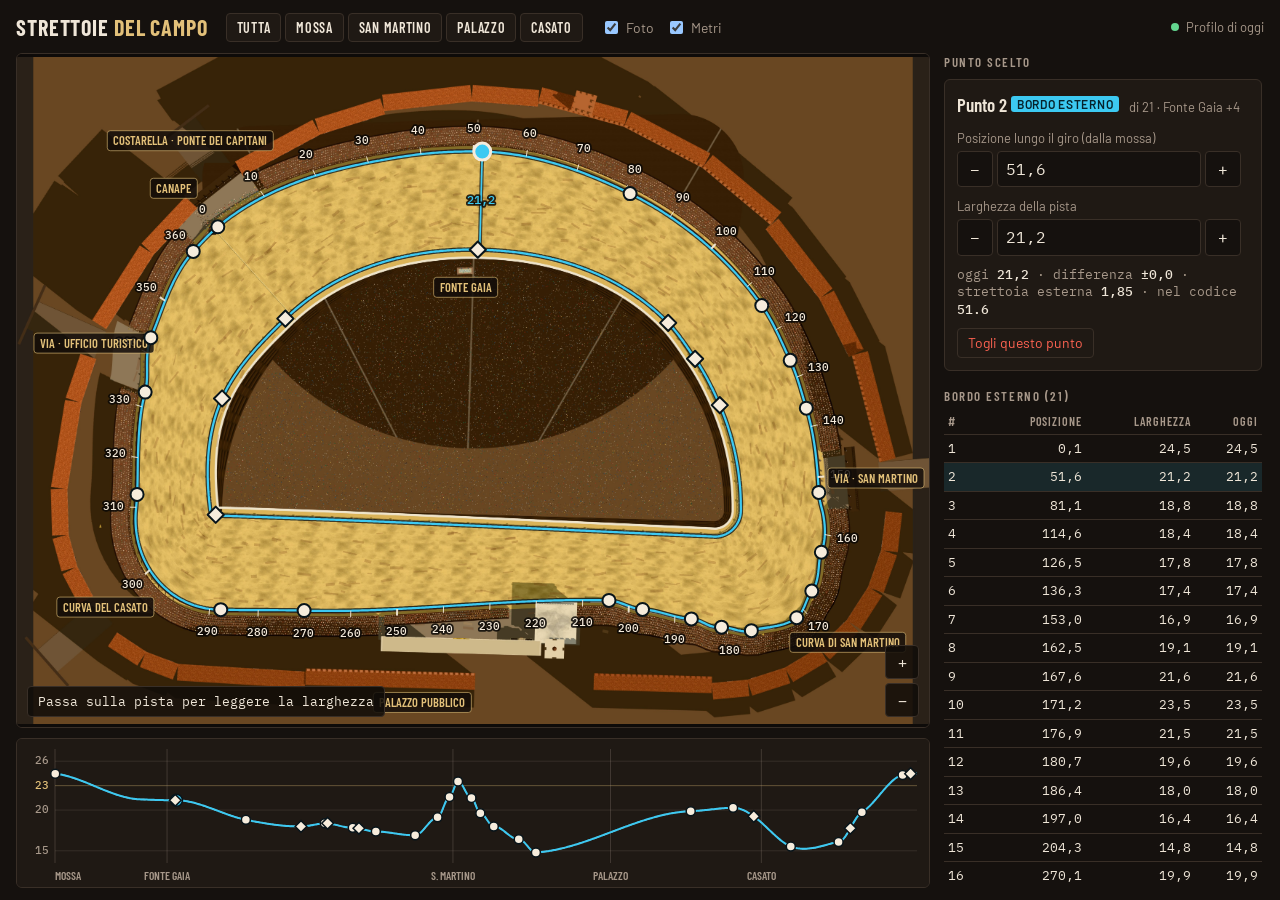
==== commit af9c0319: "Editor strettoie: foto e profilo «oggi» dal gioco a 79f15bc (colonnino v74, materassi dopo la curva)" ====
--- a/creator/index.html
+++ b/creator/index.html
@@ -213,7 +213,7 @@
 <script>
 "use strict";
 // ── Dati: estratti dal codice del gioco (game-3d.js), non ricopiati a mano ──────
-const GEO = {"L":366.222,"H":11.5,"A":{"SM_IN":154.617,"SM_OUT":183.518,"CAS_IN":288.084,"CAS_OUT":312.106},"punti":[[0.1,-0.09],[51.6,1.85],[81.1,3],[114.617,2.95],[126.517,3.65],[136.317,4.15],[153.017,4.7],[162.517,2.6],[167.617,0.15],[171.218,-1.7],[176.918,0.4],[180.718,2.35],[186.418,4.05],[197.018,5.8],[204.318,7.55],[270.084,3.5],[288.084,3.2],[312.606,6.85],[332.906,4.7],[342.806,2.05],[360.106,0.05]],"interni":[[51.1,-0.05],[104.517,2.05],[115.817,1.65],[130.017,0],[296.884,-0.5],[337.906,2.9],[361.906,0.35]],"riferimenti":{"canape":365.222,"costarella":5.5,"fonteGaia":47.609,"viaSanMartino":151.117,"sanMartino":169.067,"cappella":215.75,"entrone":223.1,"palazzo":236,"casato":300.095,"viaTurismo":337.606},"samples":[[45.501,14.534,-0.669,-0.743,0,2.916],[45.198,14.805,-0.665,-0.747,0.407,2.899],[44.893,15.075,-0.66,-0.751,0.814,2.88],[44.586,15.342,-0.656,-0.755,1.221,2.86],[44.278,15.608,-0.651,-0.759,1.628,2.839],[43.969,15.872,-0.647,-0.763,2.034,2.816],[43.658,16.134,-0.642,-0.767,2.441,2.792],[43.345,16.395,-0.637,-0.771,2.848,2.766],[43.031,16.653,-0.633,-0.774,3.255,2.74],[42.715,16.91,-0.628,-0.778,3.662,2.712],[42.397,17.164,-0.623,-0.782,4.069,2.683],[42.079,17.417,-0.619,-0.786,4.476,2.653],[41.758,17.668,-0.614,-0.789,4.883,2.622],[41.436,17.917,-0.609,-0.793,5.29,2.59],[41.113,18.164,-0.605,-0.797,5.696,2.557],[40.788,18.409,-0.6,-0.8,6.103,2.523],[40.462,18.652,-0.595,-0.804,6.51,2.487],[40.134,18.893,-0.59,-0.807,6.917,2.452],[39.805,19.132,-0.585,-0.811,7.324,2.415],[39.474,19.369,-0.581,-0.814,7.731,2.377],[39.142,19.605,-0.576,-0.818,8.138,2.339],[38.809,19.838,-0.571,-0.821,8.545,2.3],[38.474,20.069,-0.566,-0.825,8.951,2.26],[38.138,20.298,-0.561,-0.828,9.358,2.22],[37.8,20.525,-0.556,-0.831,9.765,2.179],[37.462,20.751,-0.551,-0.835,10.172,2.137],[37.121,20.974,-0.546,-0.838,10.579,2.095],[36.78,21.195,-0.541,-0.841,10.986,2.052],[36.437,21.414,-0.536,-0.844,11.393,2.009],[36.093,21.631,-0.531,-0.848,11.8,1.966],[35.747,21.846,-0.526,-0.851,12.207,1.922],[35.4,22.059,-0.521,-0.854,12.613,1.877],[35.052,22.269,-0.515,-0.857,13.02,1.833],[34.703,22.478,-0.51,-0.86,13.427,1.788],[34.353,22.685,-0.505,-0.863,13.834,1.743],[34.001,22.889,-0.5,-0.866,14.241,1.697],[33.648,23.092,-0.495,-0.869,14.648,1.652],[33.294,23.292,-0.49,-0.872,15.055,1.606],[32.938,23.49,-0.484,-0.875,15.462,1.561],[32.582,23.686,-0.479,-0.878,15.869,1.515],[32.224,23.88,-0.474,-0.881,16.275,1.469],[31.865,24.072,-0.469,-0.883,16.682,1.423],[31.505,24.261,-0.463,-0.886,17.089,1.378],[31.144,24.449,-0.458,-0.889,17.496,1.332],[30.782,24.634,-0.453,-0.892,17.903,1.287],[30.418,24.817,-0.447,-0.894,18.31,1.241],[30.054,24.998,-0.442,-0.897,18.717,1.196],[29.688,25.177,-0.437,-0.9,19.124,1.151],[29.322,25.353,-0.431,-0.902,19.531,1.107],[28.954,25.528,-0.426,-0.905,19.937,1.063],[28.585,25.7,-0.42,-0.907,20.344,1.019],[28.216,25.87,-0.415,-0.91,20.751,0.976],[27.845,26.038,-0.409,-0.912,21.158,0.933],[27.473,26.203,-0.404,-0.915,21.565,0.89],[27.101,26.366,-0.399,-0.917,21.972,0.848],[26.727,26.527,-0.393,-0.92,22.379,0.807],[26.352,26.686,-0.388,-0.922,22.786,0.766],[25.977,26.843,-0.382,-0.924,23.192,0.726],[25.6,26.997,-0.376,-0.926,23.599,0.686],[25.223,27.149,-0.371,-0.929,24.006,0.647],[24.845,27.299,-0.365,-0.931,24.413,0.609],[24.465,27.446,-0.36,-0.933,24.82,0.572],[24.085,27.592,-0.354,-0.935,25.227,0.536],[23.704,27.735,-0.349,-0.937,25.634,0.5],[23.323,27.875,-0.343,-0.939,26.041,0.465],[22.94,28.014,-0.337,-0.941,26.448,0.432],[22.557,28.15,-0.332,-0.943,26.854,0.399],[22.172,28.284,-0.326,-0.945,27.261,0.367],[21.787,28.415,-0.32,-0.947,27.668,0.336],[21.401,28.544,-0.315,-0.949,28.075,0.307],[21.015,28.671,-0.309,-0.951,28.482,0.278],[20.627,28.796,-0.303,-0.953,28.889,0.251],[20.239,28.918,-0.298,-0.955,29.296,0.225],[19.851,29.038,-0.292,-0.956,29.703,0.2],[19.461,29.156,-0.286,-0.958,30.11,0.176],[19.071,29.271,-0.28,-0.96,30.516,0.154],[18.68,29.384,-0.275,-0.962,30.923,0.133],[18.288,29.495,-0.269,-0.963,31.33,0.113],[17.896,29.603,-0.263,-0.965,31.737,0.095],[17.503,29.709,-0.257,-0.966,32.144,0.078],[17.11,29.812,-0.252,-0.968,32.551,0.063],[16.716,29.913,-0.246,-0.969,32.958,0.049],[16.321,30.012,-0.24,-0.971,33.365,0.037],[15.926,30.109,-0.234,-0.972,33.772,0.027],[15.53,30.203,-0.228,-0.974,34.178,0.018],[15.133,30.295,-0.223,-0.975,34.585,0.011],[14.737,30.384,-0.217,-0.976,34.992,0.006],[14.339,30.471,-0.211,-0.978,35.399,0.002],[13.941,30.556,-0.205,-0.979,35.806,0],[13.543,30.638,-0.199,-0.98,36.213,0],[13.144,30.718,-0.193,-0.981,36.62,0],[12.744,30.795,-0.187,-0.982,37.027,0],[12.344,30.87,-0.182,-0.983,37.433,0],[11.944,30.943,-0.176,-0.984,37.84,0],[11.543,31.013,-0.17,-0.985,38.247,0],[11.142,31.081,-0.164,-0.986,38.654,0],[10.74,31.146,-0.158,-0.987,39.061,0],[10.338,31.21,-0.152,-0.988,39.468,0],[9.936,31.27,-0.146,-0.989,39.875,0],[9.533,31.328,-0.14,-0.99,40.282,0],[9.13,31.384,-0.134,-0.991,40.689,0],[8.727,31.438,-0.128,-0.992,41.095,0],[8.323,31.489,-0.122,-0.992,41.502,0],[7.919,31.537,-0.116,-0.993,41.909,0],[7.515,31.583,-0.111,-0.994,42.316,0],[7.111,31.627,-0.105,-0.995,42.723,0],[6.706,31.669,-0.099,-0.995,43.13,0],[6.301,31.707,-0.093,-0.996,43.537,0],[5.895,31.744,-0.087,-0.996,43.944,0],[5.49,31.778,-0.081,-0.997,44.351,0],[5.084,31.81,-0.075,-0.997,44.757,0],[4.679,31.839,-0.069,-0.998,45.164,0],[4.273,31.866,-0.063,-0.998,45.571,0],[3.866,31.89,-0.057,-0.998,45.978,0],[3.46,31.912,-0.051,-0.999,46.385,0],[3.054,31.931,-0.045,-0.999,46.792,0],[2.647,31.948,-0.039,-0.999,47.199,0],[2.24,31.963,-0.033,-0.999,47.606,0],[1.834,31.975,-0.027,-1,48.013,0],[1.427,31.985,-0.021,-1,48.419,0],[1.02,31.992,-0.015,-1,48.826,0],[0.613,31.997,-0.009,-1,49.233,0],[0.206,32,-0.003,-1,49.64,0],[-0.2,32,0.003,-1,50.047,0],[-0.607,31.997,0.009,-1,50.454,0],[-1.014,31.992,0.015,-1,50.861,0],[-1.421,31.985,0.021,-1,51.268,0],[-1.828,31.975,0.027,-1,51.674,0],[-2.234,31.963,0.033,-0.999,52.081,0],[-2.641,31.949,0.039,-0.999,52.488,0],[-3.048,31.932,0.045,-0.999,52.895,0],[-3.454,31.912,0.051,-0.999,53.302,0],[-3.86,31.89,0.057,-0.998,53.709,0],[-4.266,31.866,0.063,-0.998,54.116,0],[-4.672,31.839,0.069,-0.998,54.523,0],[-5.078,31.81,0.075,-0.997,54.93,0],[-5.484,31.779,0.081,-0.997,55.336,0],[-5.889,31.744,0.087,-0.996,55.743,0],[-6.295,31.708,0.093,-0.996,56.15,0],[-6.7,31.669,0.099,-0.995,56.557,0],[-7.105,31.628,0.104,-0.995,56.964,0],[-7.509,31.584,0.11,-0.994,57.371,0],[-7.913,31.538,0.116,-0.993,57.778,0],[-8.317,31.489,0.122,-0.992,58.185,0],[-8.721,31.438,0.128,-0.992,58.592,0],[-9.124,31.385,0.134,-0.991,58.998,0],[-9.527,31.329,0.14,-0.99,59.405,0],[-9.93,31.271,0.146,-0.989,59.812,0],[-10.332,31.21,0.152,-0.988,60.219,0],[-10.734,31.147,0.158,-0.987,60.626,0],[-11.136,31.082,0.164,-0.986,61.033,0],[-11.537,31.014,0.17,-0.986,61.44,0],[-11.938,30.944,0.176,-0.984,61.847,0],[-12.338,30.871,0.181,-0.983,62.254,0],[-12.738,30.796,0.187,-0.982,62.66,0],[-13.138,30.719,0.193,-0.981,63.067,0],[-13.537,30.639,0.199,-0.98,63.474,0],[-13.935,30.557,0.205,-0.979,63.881,0],[-14.333,30.472,0.211,-0.978,64.288,0],[-14.731,30.385,0.217,-0.976,64.695,0],[-15.128,30.296,0.222,-0.975,65.102,0],[-15.524,30.204,0.228,-0.974,65.509,0],[-15.92,30.11,0.234,-0.972,65.915,0],[-16.315,30.014,0.24,-0.971,66.322,0],[-16.71,29.915,0.246,-0.969,66.729,0],[-17.104,29.814,0.252,-0.968,67.136,0],[-17.497,29.71,0.257,-0.966,67.543,0],[-17.89,29.604,0.263,-0.965,67.95,0],[-18.283,29.496,0.269,-0.963,68.357,0],[-18.674,29.386,0.275,-0.962,68.764,0],[-19.065,29.273,0.28,-0.96,69.171,0],[-19.455,29.157,0.286,-0.958,69.577,0],[-19.845,29.04,0.292,-0.956,69.984,0],[-20.234,28.92,0.298,-0.955,70.391,0],[-20.622,28.798,0.303,-0.953,70.798,0],[-21.009,28.673,0.309,-0.951,71.205,0],[-21.396,28.546,0.315,-0.949,71.612,0],[-21.781,28.417,0.32,-0.947,72.019,0],[-22.167,28.286,0.326,-0.945,72.426,0],[-22.551,28.152,0.332,-0.943,72.833,0],[-22.934,28.016,0.337,-0.941,73.239,0],[-23.317,27.877,0.343,-0.939,73.646,0],[-23.699,27.737,0.349,-0.937,74.053,0],[-24.08,27.594,0.354,-0.935,74.46,0],[-24.46,27.449,0.36,-0.933,74.867,0],[-24.839,27.301,0.365,-0.931,75.274,0],[-25.217,27.151,0.371,-0.929,75.681,0],[-25.595,26.999,0.376,-0.926,76.088,0],[-25.971,26.845,0.382,-0.924,76.495,0],[-26.347,26.688,0.387,-0.922,76.901,0],[-26.721,26.53,0.393,-0.92,77.308,0],[-27.095,26.369,0.398,-0.917,77.715,0],[-27.468,26.205,0.404,-0.915,78.122,0],[-27.839,26.04,0.409,-0.912,78.529,0],[-28.21,25.872,0.415,-0.91,78.936,0],[-28.58,25.702,0.42,-0.907,79.343,0],[-28.949,25.53,0.426,-0.905,79.75,0],[-29.316,25.356,0.431,-0.902,80.157,0],[-29.683,25.179,0.437,-0.9,80.563,0],[-30.048,25.001,0.442,-0.897,80.97,0],[-30.413,24.82,0.447,-0.894,81.377,0],[-30.776,24.637,0.453,-0.892,81.784,0],[-31.139,24.452,0.458,-0.889,82.191,0],[-31.5,24.264,0.463,-0.886,82.598,0],[-31.86,24.075,0.469,-0.883,83.005,0],[-32.219,23.883,0.474,-0.881,83.412,0],[-32.576,23.689,0.479,-0.878,83.818,0],[-32.933,23.493,0.484,-0.875,84.225,0],[-33.288,23.295,0.49,-0.872,84.632,0],[-33.643,23.095,0.495,-0.869,85.039,0],[-33.996,22.892,0.5,-0.866,85.446,0],[-34.347,22.688,0.505,-0.863,85.853,0],[-34.698,22.481,0.51,-0.86,86.26,0],[-35.047,22.273,0.515,-0.857,86.667,0],[-35.395,22.062,0.521,-0.854,87.074,0],[-35.742,21.849,0.526,-0.851,87.48,0],[-36.087,21.634,0.531,-0.848,87.887,0],[-36.432,21.417,0.536,-0.844,88.294,0],[-36.775,21.198,0.541,-0.841,88.701,0],[-37.116,20.977,0.546,-0.838,89.108,0],[-37.456,20.754,0.551,-0.835,89.515,0],[-37.795,20.529,0.556,-0.831,89.922,0],[-38.133,20.302,0.561,-0.828,90.329,0],[-38.469,20.072,0.566,-0.825,90.736,0],[-38.804,19.841,0.571,-0.821,91.142,0],[-39.137,19.608,0.576,-0.818,91.549,0],[-39.469,19.373,0.58,-0.814,91.956,0],[-39.8,19.136,0.585,-0.811,92.363,0],[-40.129,18.897,0.59,-0.807,92.77,0],[-40.457,18.656,0.595,-0.804,93.177,0],[-40.783,18.412,0.6,-0.8,93.584,0],[-41.108,18.167,0.605,-0.797,93.991,0],[-41.432,17.921,0.609,-0.793,94.398,0],[-41.753,17.672,0.614,-0.789,94.804,0],[-42.074,17.421,0.619,-0.786,95.211,0],[-42.393,17.168,0.623,-0.782,95.618,0],[-42.71,16.914,0.628,-0.778,96.025,0],[-43.026,16.657,0.633,-0.774,96.432,0],[-43.34,16.399,0.637,-0.771,96.839,0],[-43.653,16.138,0.642,-0.767,97.246,0],[-43.964,15.876,0.647,-0.763,97.653,0],[-44.274,15.612,0.651,-0.759,98.059,0],[-44.582,15.346,0.656,-0.755,98.466,0],[-44.888,15.079,0.66,-0.751,98.873,0],[-45.193,14.809,0.665,-0.747,99.28,0],[-45.496,14.538,0.669,-0.743,99.687,0],[-45.798,14.265,0.673,-0.739,100.094,0],[-46.098,13.99,0.678,-0.735,100.501,0],[-46.396,13.713,0.682,-0.731,100.908,0],[-46.693,13.435,0.687,-0.727,101.315,0],[-46.988,13.154,0.691,-0.723,101.721,0],[-47.281,12.872,0.695,-0.719,102.128,0],[-47.573,12.588,0.7,-0.715,102.535,0],[-47.863,12.303,0.704,-0.71,102.942,0],[-48.151,12.016,0.708,-0.706,103.349,0],[-48.437,11.727,0.712,-0.702,103.756,0],[-48.722,11.436,0.716,-0.698,104.163,0],[-49.005,11.144,0.721,-0.693,104.57,0],[-49.286,10.85,0.725,-0.689,104.977,0],[-49.565,10.554,0.729,-0.685,105.383,0],[-49.843,10.256,0.733,-0.68,105.79,0],[-50.119,9.957,0.737,-0.676,106.197,0],[-50.393,9.657,0.741,-0.671,106.604,0],[-50.665,9.354,0.745,-0.667,107.011,0],[-50.936,9.05,0.749,-0.663,107.418,0],[-51.205,8.745,0.753,-0.658,107.825,0],[-51.471,8.438,0.757,-0.653,108.232,0],[-51.736,8.129,0.761,-0.649,108.639,0],[-51.999,7.818,0.765,-0.644,109.045,0],[-52.261,7.506,0.769,-0.64,109.452,0],[-52.52,7.193,0.772,-0.635,109.859,0],[-52.778,6.878,0.776,-0.631,110.266,0],[-53.033,6.561,0.78,-0.626,110.673,0],[-53.287,6.243,0.784,-0.621,111.08,0],[-53.539,5.924,0.787,-0.617,111.487,0],[-53.789,5.603,0.791,-0.612,111.894,0],[-54.037,5.28,0.795,-0.607,112.3,0],[-54.283,4.956,0.798,-0.602,112.707,0],[-54.527,4.63,0.802,-0.598,113.114,0],[-54.769,4.303,0.805,-0.593,113.521,0],[-55.009,3.975,0.809,-0.588,113.928,0],[-55.247,3.645,0.812,-0.583,114.335,0],[-55.484,3.314,0.816,-0.578,114.742,0],[-55.718,2.981,0.819,-0.573,115.149,0],[-55.95,2.647,0.823,-0.568,115.556,0],[-56.18,2.312,0.826,-0.563,115.962,0],[-56.409,1.975,0.83,-0.558,116.369,0],[-56.635,1.637,0.833,-0.553,116.776,0],[-56.859,1.297,0.836,-0.548,117.183,0],[-57.081,0.956,0.839,-0.543,117.59,0],[-57.301,0.614,0.843,-0.538,117.997,0],[-57.519,0.27,0.846,-0.533,118.404,0],[-57.735,-0.074,0.849,-0.528,118.811,0],[-57.949,-0.421,0.852,-0.523,119.218,0],[-58.161,-0.768,0.855,-0.518,119.624,0],[-58.371,-1.117,0.858,-0.513,120.031,0],[-58.578,-1.466,0.861,-0.508,120.438,0],[-58.784,-1.818,0.864,-0.503,120.845,0],[-58.988,-2.17,0.867,-0.498,121.252,0],[-59.189,-2.524,0.87,-0.492,121.659,0],[-59.388,-2.878,0.873,-0.487,122.066,0],[-59.585,-3.234,0.876,-0.482,122.473,0],[-59.78,-3.591,0.879,-0.477,122.88,0],[-59.973,-3.95,0.882,-0.471,123.286,0],[-60.164,-4.309,0.885,-0.466,123.693,0],[-60.352,-4.67,0.888,-0.461,124.1,0],[-60.539,-5.031,0.89,-0.455,124.507,0],[-60.723,-5.394,0.893,-0.45,124.914,0],[-60.905,-5.758,0.896,-0.445,125.321,0],[-61.085,-6.123,0.898,-0.439,125.728,0],[-61.263,-6.489,0.901,-0.434,126.135,0],[-61.438,-6.856,0.904,-0.429,126.541,0],[-61.611,-7.224,0.906,-0.423,126.948,0],[-61.782,-7.593,0.909,-0.418,127.355,0],[-61.951,-7.964,0.911,-0.412,127.762,0],[-62.118,-8.335,0.913,-0.407,128.169,0],[-62.282,-8.707,0.916,-0.401,128.576,0],[-62.445,-9.08,0.918,-0.396,128.983,0],[-62.605,-9.454,0.921,-0.39,129.39,0],[-62.762,-9.829,0.923,-0.385,129.797,0],[-62.918,-10.205,0.925,-0.379,130.203,0],[-63.071,-10.582,0.928,-0.374,130.61,0],[-63.222,-10.96,0.93,-0.368,131.017,0],[-63.371,-11.339,0.932,-0.363,131.424,0],[-63.517,-11.719,0.934,-0.357,131.831,0],[-63.661,-12.099,0.936,-0.351,132.238,0],[-63.803,-12.48,0.938,-0.346,132.645,0],[-63.943,-12.863,0.94,-0.34,133.052,0],[-64.08,-13.246,0.942,-0.335,133.459,0],[-64.215,-13.629,0.944,-0.329,133.865,0],[-64.348,-14.014,0.946,-0.323,134.272,0],[-64.478,-14.399,0.948,-0.318,134.679,0],[-64.606,-14.786,0.95,-0.312,135.086,0],[-64.732,-15.173,0.952,-0.306,135.493,0],[-64.855,-15.56,0.954,-0.301,135.9,0],[-64.977,-15.949,0.956,-0.295,136.307,0],[-65.095,-16.338,0.957,-0.289,136.714,0],[-65.212,-16.728,0.959,-0.283,137.121,0],[-65.326,-17.118,0.961,-0.278,137.527,0],[-65.438,-17.51,0.962,-0.272,137.934,0],[-65.547,-17.901,0.964,-0.266,138.341,0],[-65.654,-18.294,0.966,-0.26,138.748,0],[-65.759,-18.687,0.967,-0.255,139.155,0],[-65.862,-19.081,0.969,-0.249,139.562,0],[-65.962,-19.475,0.97,-0.243,139.969,0],[-66.059,-19.87,0.971,-0.237,140.376,0],[-66.155,-20.266,0.973,-0.231,140.782,0],[-66.248,-20.662,0.974,-0.226,141.189,0],[-66.338,-21.059,0.976,-0.22,141.596,0],[-66.426,-21.456,0.977,-0.214,142.003,0],[-66.512,-21.854,0.978,-0.208,142.41,0],[-66.596,-22.252,0.979,-0.202,142.817,0],[-66.677,-22.651,0.981,-0.196,143.224,0],[-66.755,-23.05,0.982,-0.19,143.631,0],[-66.832,-23.449,0.983,-0.185,144.038,0],[-66.906,-23.85,0.984,-0.179,144.444,0],[-66.977,-24.25,0.985,-0.173,144.851,0],[-67.046,-24.651,0.986,-0.167,145.258,0],[-67.113,-25.052,0.987,-0.161,145.665,0],[-67.177,-25.454,0.988,-0.155,146.072,0],[-67.239,-25.856,0.989,-0.149,146.479,0],[-67.299,-26.259,0.99,-0.143,146.886,0],[-67.356,-26.662,0.991,-0.137,147.293,0],[-67.41,-27.065,0.991,-0.131,147.7,0],[-67.463,-27.468,0.992,-0.125,148.106,0],[-67.513,-27.872,0.993,-0.12,148.513,0],[-67.56,-28.276,0.994,-0.114,148.92,0],[-67.605,-28.681,0.994,-0.108,149.327,0],[-67.648,-29.085,0.995,-0.102,149.734,0],[-67.688,-29.49,0.995,-0.096,150.141,0],[-67.725,-29.895,0.996,-0.09,150.548,0],[-67.761,-30.301,0.996,-0.084,150.955,0],[-67.794,-30.706,0.997,-0.078,151.362,0],[-67.824,-31.112,0.997,-0.072,151.768,0],[-67.852,-31.518,0.998,-0.066,152.175,0],[-67.878,-31.924,0.998,-0.06,152.582,0],[-67.901,-32.33,0.999,-0.054,152.989,0],[-67.922,-32.737,0.999,-0.048,153.396,0],[-67.94,-33.143,0.999,-0.042,153.803,0],[-67.956,-33.55,0.999,-0.036,154.21,0],[-67.969,-33.956,1,-0.03,154.617,0],[-67.98,-34.363,1,-0.024,155.023,0],[-67.989,-34.77,1,-0.018,155.43,0],[-67.995,-35.177,1,-0.012,155.837,0],[-67.999,-35.584,1,-0.006,156.244,0],[-68,-35.991,1,0.005,156.651,0],[-67.995,-36.398,1,0.025,157.058,0],[-67.98,-36.804,0.999,0.05,157.465,0],[-67.954,-37.211,0.997,0.076,157.872,0],[-67.918,-37.616,0.995,0.101,158.279,0],[-67.872,-38.02,0.992,0.126,158.686,0],[-67.815,-38.424,0.988,0.151,159.093,0],[-67.749,-38.825,0.984,0.177,159.5,0],[-67.672,-39.225,0.979,0.202,159.908,0],[-67.585,-39.623,0.974,0.226,160.315,0],[-67.487,-40.018,0.968,0.251,160.722,0],[-67.38,-40.411,0.961,0.276,161.129,0],[-67.263,-40.8,0.954,0.3,161.536,0],[-67.136,-41.187,0.946,0.324,161.943,0],[-66.999,-41.571,0.937,0.348,162.35,0],[-66.852,-41.95,0.928,0.372,162.757,0],[-66.696,-42.326,0.919,0.395,163.164,0],[-66.53,-42.698,0.908,0.419,163.571,0],[-66.355,-43.066,0.897,0.442,163.978,0],[-66.171,-43.429,0.886,0.464,164.386,0],[-65.977,-43.787,0.874,0.487,164.793,0],[-65.775,-44.14,0.861,0.509,165.2,0],[-65.563,-44.488,0.848,0.53,165.607,0],[-65.343,-44.83,0.834,0.552,166.014,0],[-65.114,-45.166,0.82,0.573,166.421,0],[-64.877,-45.497,0.805,0.594,166.828,0],[-64.631,-45.822,0.789,0.614,167.235,0],[-64.377,-46.14,0.774,0.634,167.642,0],[-64.115,-46.451,0.757,0.653,168.049,0],[-63.845,-46.756,0.74,0.672,168.456,0],[-63.568,-47.054,0.723,0.691,168.863,0],[-63.283,-47.345,0.705,0.709,169.271,0],[-62.99,-47.628,0.687,0.727,169.678,0],[-62.691,-47.904,0.668,0.744,170.085,0],[-62.385,-48.172,0.649,0.761,170.492,0],[-62.072,-48.432,0.629,0.777,170.899,0],[-61.752,-48.685,0.61,0.793,171.306,0],[-61.426,-48.929,0.589,0.808,171.713,0],[-61.094,-49.164,0.568,0.823,172.12,0],[-60.756,-49.391,0.547,0.837,172.527,0],[-60.413,-49.61,0.526,0.851,172.934,0],[-60.064,-49.819,0.504,0.864,173.341,0],[-59.71,-50.02,0.482,0.876,173.748,0],[-59.351,-50.212,0.459,0.888,174.156,0],[-58.987,-50.394,0.437,0.9,174.563,0],[-58.618,-50.567,0.414,0.91,174.97,0],[-58.245,-50.731,0.39,0.921,175.377,0],[-57.869,-50.885,0.367,0.93,175.784,0],[-57.488,-51.029,0.343,0.939,176.191,0],[-57.104,-51.164,0.319,0.948,176.598,0],[-56.716,-51.289,0.295,0.956,177.005,0],[-56.326,-51.404,0.27,0.963,177.412,0],[-55.933,-51.509,0.246,0.969,177.819,0],[-55.537,-51.604,0.221,0.975,178.226,0],[-55.139,-51.689,0.196,0.981,178.633,0],[-54.739,-51.764,0.171,0.985,179.041,0],[-54.337,-51.828,0.146,0.989,179.448,0],[-53.933,-51.883,0.121,0.993,179.855,0],[-53.528,-51.927,0.096,0.995,180.262,0],[-53.123,-51.961,0.07,0.998,180.669,0],[-52.716,-51.984,0.045,0.999,181.076,0],[-52.31,-51.997,0.016,1,181.483,0],[-51.903,-51.997,-0.014,1,181.89,0],[-51.496,-51.986,-0.028,1,182.297,0],[-51.089,-51.974,-0.028,1,182.704,0],[-50.682,-51.963,-0.028,1,183.111,0],[-50.276,-51.952,-0.028,1,183.518,0],[-49.869,-51.94,-0.028,1,183.925,0],[-49.462,-51.929,-0.028,1,184.331,0],[-49.055,-51.917,-0.028,1,184.738,0],[-48.649,-51.906,-0.028,1,185.145,0],[-48.242,-51.895,-0.028,1,185.552,0],[-47.835,-51.883,-0.028,1,185.959,0],[-47.429,-51.872,-0.028,1,186.366,0],[-47.022,-51.86,-0.028,1,186.773,0],[-46.615,-51.849,-0.028,1,187.18,0],[-46.208,-51.838,-0.028,1,187.586,0],[-45.802,-51.826,-0.028,1,187.993,0],[-45.395,-51.815,-0.028,1,188.4,0],[-44.988,-51.803,-0.028,1,188.807,0],[-44.582,-51.792,-0.028,1,189.214,0],[-44.175,-51.781,-0.028,1,189.621,0],[-43.768,-51.769,-0.028,1,190.028,0],[-43.361,-51.758,-0.028,1,190.435,0],[-42.955,-51.746,-0.028,1,190.841,0],[-42.548,-51.735,-0.028,1,191.248,0],[-42.141,-51.724,-0.028,1,191.655,0],[-41.735,-51.712,-0.028,1,192.062,0],[-41.328,-51.701,-0.028,1,192.469,0],[-40.921,-51.689,-0.028,1,192.876,0],[-40.514,-51.678,-0.028,1,193.283,0],[-40.108,-51.667,-0.028,1,193.69,0],[-39.701,-51.655,-0.028,1,194.096,0],[-39.294,-51.644,-0.028,1,194.503,0],[-38.888,-51.632,-0.028,1,194.91,0],[-38.481,-51.621,-0.028,1,195.317,0],[-38.074,-51.61,-0.028,1,195.724,0],[-37.667,-51.598,-0.028,1,196.131,0],[-37.261,-51.587,-0.028,1,196.538,0],[-36.854,-51.575,-0.028,1,196.945,0],[-36.447,-51.564,-0.028,1,197.351,0],[-36.041,-51.553,-0.028,1,197.758,0],[-35.634,-51.541,-0.028,1,198.165,0],[-35.227,-51.53,-0.028,1,198.572,0],[-34.82,-51.518,-0.028,1,198.979,0],[-34.414,-51.507,-0.028,1,199.386,0],[-34.007,-51.496,-0.028,1,199.793,0],[-33.6,-51.484,-0.028,1,200.2,0],[-33.194,-51.473,-0.028,1,200.606,0],[-32.787,-51.461,-0.028,1,201.013,0],[-32.38,-51.45,-0.028,1,201.42,0],[-31.973,-51.439,-0.028,1,201.827,0],[-31.567,-51.427,-0.028,1,202.234,0],[-31.16,-51.416,-0.028,1,202.641,0],[-30.753,-51.404,-0.028,1,203.048,0],[-30.347,-51.393,-0.028,1,203.455,0],[-29.94,-51.381,-0.028,1,203.861,0],[-29.533,-51.37,-0.028,1,204.268,0],[-29.126,-51.359,-0.028,1,204.675,0],[-28.72,-51.347,-0.028,1,205.082,0],[-28.313,-51.336,-0.028,1,205.489,0],[-27.906,-51.324,-0.028,1,205.896,0],[-27.5,-51.313,-0.028,1,206.303,0],[-27.093,-51.302,-0.028,1,206.71,0],[-26.686,-51.29,-0.028,1,207.116,0],[-26.279,-51.279,-0.028,1,207.523,0],[-25.873,-51.267,-0.028,1,207.93,0],[-25.466,-51.256,-0.028,1,208.337,0],[-25.059,-51.245,-0.028,1,208.744,0],[-24.653,-51.233,-0.028,1,209.151,0],[-24.246,-51.222,-0.028,1,209.558,0],[-23.839,-51.21,-0.028,1,209.964,0],[-23.432,-51.199,-0.028,1,210.371,0],[-23.026,-51.188,-0.028,1,210.778,0],[-22.619,-51.176,-0.028,1,211.185,0],[-22.212,-51.165,-0.028,1,211.592,0],[-21.806,-51.153,-0.028,1,211.999,0],[-21.399,-51.142,-0.028,1,212.406,0],[-20.992,-51.131,-0.028,1,212.813,0],[-20.585,-51.119,-0.028,1,213.219,0],[-20.179,-51.108,-0.028,1,213.626,0],[-19.772,-51.096,-0.028,1,214.033,0],[-19.365,-51.085,-0.028,1,214.44,0],[-18.959,-51.074,-0.028,1,214.847,0],[-18.552,-51.062,-0.028,1,215.254,0],[-18.145,-51.051,-0.028,1,215.661,0],[-17.738,-51.039,-0.028,1,216.068,0],[-17.332,-51.028,-0.028,1,216.474,0],[-16.925,-51.017,-0.028,1,216.881,0],[-16.518,-51.005,-0.028,1,217.288,0],[-16.112,-50.994,-0.028,1,217.695,0],[-15.705,-50.982,-0.028,1,218.102,0],[-15.298,-50.971,-0.028,1,218.509,0],[-14.891,-50.96,-0.028,1,218.916,0],[-14.485,-50.948,-0.028,1,219.323,0],[-14.078,-50.937,-0.028,1,219.729,0],[-13.671,-50.925,-0.028,1,220.136,0],[-13.265,-50.914,-0.028,1,220.543,0],[-12.858,-50.903,-0.028,1,220.95,0],[-12.451,-50.891,-0.028,1,221.357,0],[-12.044,-50.88,-0.028,1,221.764,0],[-11.638,-50.868,-0.028,1,222.171,0],[-11.231,-50.857,-0.028,1,222.578,0],[-10.824,-50.846,-0.028,1,222.984,0],[-10.418,-50.834,-0.028,1,223.391,0],[-10.011,-50.823,-0.028,1,223.798,0],[-9.604,-50.811,-0.028,1,224.205,0],[-9.197,-50.8,-0.028,1,224.612,0],[-8.791,-50.789,-0.028,1,225.019,0],[-8.384,-50.777,-0.028,1,225.426,0],[-7.977,-50.766,-0.028,1,225.833,0],[-7.571,-50.754,-0.028,1,226.239,0],[-7.164,-50.743,-0.028,1,226.646,0],[-6.757,-50.732,-0.028,1,227.053,0],[-6.35,-50.72,-0.028,1,227.46,0],[-5.944,-50.709,-0.028,1,227.867,0],[-5.537,-50.697,-0.028,1,228.274,0],[-5.13,-50.686,-0.028,1,228.681,0],[-4.724,-50.674,-0.028,1,229.088,0],[-4.317,-50.663,-0.028,1,229.494,0],[-3.91,-50.652,-0.028,1,229.901,0],[-3.503,-50.64,-0.028,1,230.308,0],[-3.097,-50.629,-0.028,1,230.715,0],[-2.69,-50.617,-0.028,1,231.122,0],[-2.283,-50.606,-0.028,1,231.529,0],[-1.877,-50.595,-0.028,1,231.936,0],[-1.47,-50.583,-0.028,1,232.343,0],[-1.063,-50.572,-0.028,1,232.749,0],[-0.656,-50.56,-0.028,1,233.156,0],[-0.25,-50.549,-0.028,1,233.563,0],[0.157,-50.538,-0.028,1,233.97,0],[0.564,-50.526,-0.028,1,234.377,0],[0.97,-50.515,-0.028,1,234.784,0],[1.377,-50.503,-0.028,1,235.191,0],[1.784,-50.492,-0.028,1,235.598,0],[2.191,-50.481,-0.028,1,236.004,0],[2.597,-50.469,-0.028,1,236.411,0],[3.004,-50.458,-0.028,1,236.818,0],[3.411,-50.446,-0.028,1,237.225,0],[3.817,-50.435,-0.028,1,237.632,0],[4.224,-50.424,-0.028,1,238.039,0],[4.631,-50.412,-0.028,1,238.446,0],[5.038,-50.401,-0.028,1,238.853,0],[5.444,-50.389,-0.028,1,239.259,0],[5.851,-50.378,-0.028,1,239.666,0],[6.258,-50.367,-0.028,1,240.073,0],[6.664,-50.355,-0.028,1,240.48,0],[7.071,-50.344,-0.028,1,240.887,0],[7.478,-50.332,-0.028,1,241.294,0],[7.885,-50.321,-0.028,1,241.701,0],[8.291,-50.31,-0.028,1,242.108,0],[8.698,-50.298,-0.028,1,242.514,0],[9.105,-50.287,-0.028,1,242.921,0],[9.511,-50.275,-0.028,1,243.328,0],[9.918,-50.264,-0.028,1,243.735,0],[10.325,-50.253,-0.028,1,244.142,0],[10.732,-50.241,-0.028,1,244.549,0],[11.138,-50.23,-0.028,1,244.956,0],[11.545,-50.218,-0.028,1,245.363,0],[11.952,-50.207,-0.028,1,245.769,0],[12.358,-50.196,-0.028,1,246.176,0],[12.765,-50.184,-0.028,1,246.583,0],[13.172,-50.173,-0.028,1,246.99,0],[13.579,-50.161,-0.028,1,247.397,0],[13.985,-50.15,-0.028,1,247.804,0],[14.392,-50.139,-0.028,1,248.211,0],[14.799,-50.127,-0.028,1,248.618,0],[15.205,-50.116,-0.028,1,249.024,0],[15.612,-50.104,-0.028,1,249.431,0],[16.019,-50.093,-0.028,1,249.838,0],[16.426,-50.082,-0.028,1,250.245,0],[16.832,-50.07,-0.028,1,250.652,0],[17.239,-50.059,-0.028,1,251.059,0],[17.646,-50.047,-0.028,1,251.466,0],[18.052,-50.036,-0.028,1,251.873,0],[18.459,-50.025,-0.028,1,252.279,0],[18.866,-50.013,-0.028,1,252.686,0],[19.273,-50.002,-0.028,1,253.093,0],[19.679,-49.99,-0.028,1,253.5,0],[20.086,-49.979,-0.028,1,253.907,0],[20.493,-49.967,-0.028,1,254.314,0],[20.899,-49.956,-0.028,1,254.721,0],[21.306,-49.945,-0.028,1,255.128,0],[21.713,-49.933,-0.028,1,255.534,0],[22.12,-49.922,-0.028,1,255.941,0],[22.526,-49.91,-0.028,1,256.348,0],[22.933,-49.899,-0.028,1,256.755,0],[23.34,-49.888,-0.028,1,257.162,0],[23.746,-49.876,-0.028,1,257.569,0],[24.153,-49.865,-0.028,1,257.976,0],[24.56,-49.853,-0.028,1,258.383,0],[24.967,-49.842,-0.028,1,258.789,0],[25.373,-49.831,-0.028,1,259.196,0],[25.78,-49.819,-0.028,1,259.603,0],[26.187,-49.808,-0.028,1,260.01,0],[26.593,-49.796,-0.028,1,260.417,0],[27,-49.785,-0.028,1,260.824,0],[27.407,-49.774,-0.028,1,261.231,0],[27.814,-49.762,-0.028,1,261.638,0],[28.22,-49.751,-0.028,1,262.044,0],[28.627,-49.739,-0.028,1,262.451,0],[29.034,-49.728,-0.028,1,262.858,0],[29.44,-49.717,-0.028,1,263.265,0],[29.847,-49.705,-0.028,1,263.672,0],[30.254,-49.694,-0.028,1,264.079,0],[30.661,-49.682,-0.028,1,264.486,0],[31.067,-49.671,-0.028,1,264.893,0],[31.474,-49.66,-0.028,1,265.299,0],[31.881,-49.648,-0.028,1,265.706,0],[32.287,-49.637,-0.028,1,266.113,0],[32.694,-49.625,-0.028,1,266.52,0],[33.101,-49.614,-0.028,1,266.927,0],[33.508,-49.603,-0.028,1,267.334,0],[33.914,-49.591,-0.028,1,267.741,0],[34.321,-49.58,-0.028,1,268.147,0],[34.728,-49.568,-0.028,1,268.554,0],[35.134,-49.557,-0.028,1,268.961,0],[35.541,-49.546,-0.028,1,269.368,0],[35.948,-49.534,-0.028,1,269.775,0],[36.355,-49.523,-0.028,1,270.182,0],[36.761,-49.511,-0.028,1,270.589,0],[37.168,-49.5,-0.028,1,270.996,0],[37.575,-49.489,-0.028,1,271.402,0],[37.981,-49.477,-0.028,1,271.809,0],[38.388,-49.466,-0.028,1,272.216,0],[38.795,-49.454,-0.028,1,272.623,0],[39.202,-49.443,-0.028,1,273.03,0],[39.608,-49.432,-0.028,1,273.437,0],[40.015,-49.42,-0.028,1,273.844,0],[40.422,-49.409,-0.028,1,274.251,0],[40.828,-49.397,-0.028,1,274.657,0],[41.235,-49.386,-0.028,1,275.064,0],[41.642,-49.375,-0.028,1,275.471,0],[42.049,-49.363,-0.028,1,275.878,0],[42.455,-49.352,-0.028,1,276.285,0],[42.862,-49.34,-0.028,1,276.692,0],[43.269,-49.329,-0.028,1,277.099,0],[43.675,-49.318,-0.028,1,277.506,0],[44.082,-49.306,-0.028,1,277.912,0],[44.489,-49.295,-0.028,1,278.319,0],[44.896,-49.283,-0.028,1,278.726,0],[45.302,-49.272,-0.028,1,279.133,0],[45.709,-49.26,-0.028,1,279.54,0],[46.116,-49.249,-0.028,1,279.947,0],[46.522,-49.238,-0.028,1,280.354,0],[46.929,-49.226,-0.028,1,280.761,0],[47.336,-49.215,-0.028,1,281.167,0],[47.743,-49.203,-0.028,1,281.574,0],[48.149,-49.192,-0.028,1,281.981,0],[48.556,-49.181,-0.028,1,282.388,0],[48.963,-49.169,-0.028,1,282.795,0],[49.369,-49.158,-0.028,1,283.202,0],[49.776,-49.146,-0.028,1,283.609,0],[50.183,-49.135,-0.028,1,284.016,0],[50.59,-49.124,-0.028,1,284.422,0],[50.996,-49.112,-0.028,1,284.829,0],[51.403,-49.101,-0.028,1,285.236,0],[51.81,-49.089,-0.028,1,285.643,0],[52.216,-49.078,-0.028,1,286.05,0],[52.623,-49.067,-0.028,1,286.457,0],[53.03,-49.055,-0.028,1,286.864,0],[53.437,-49.044,-0.028,1,287.271,0],[53.843,-49.032,-0.028,1,287.677,0],[54.25,-49.021,-0.028,1,288.084,0],[54.657,-49.01,-0.026,1,288.491,0],[55.064,-49,-0.022,1,288.898,0],[55.47,-48.991,-0.036,0.999,289.305,0],[55.877,-48.97,-0.067,0.998,289.712,0],[56.283,-48.937,-0.099,0.995,290.119,0],[56.687,-48.89,-0.13,0.992,290.527,0],[57.09,-48.831,-0.161,0.987,290.934,0],[57.491,-48.759,-0.192,0.981,291.341,0],[57.889,-48.675,-0.222,0.975,291.748,0],[58.285,-48.578,-0.253,0.968,292.155,0],[58.677,-48.469,-0.283,0.959,292.562,0],[59.066,-48.348,-0.313,0.95,292.97,0],[59.451,-48.214,-0.342,0.94,293.377,0],[59.831,-48.069,-0.372,0.928,293.784,0],[60.207,-47.912,-0.401,0.916,294.191,0],[60.577,-47.743,-0.429,0.903,294.598,0],[60.942,-47.562,-0.457,0.889,295.006,0],[61.301,-47.371,-0.485,0.875,295.413,0],[61.654,-47.168,-0.512,0.859,295.82,0],[62.001,-46.954,-0.539,0.843,296.227,0],[62.341,-46.729,-0.565,0.825,296.634,0],[62.673,-46.494,-0.59,0.807,297.042,0],[62.998,-46.249,-0.615,0.788,297.449,0],[63.315,-45.993,-0.64,0.769,297.856,0],[63.624,-45.728,-0.663,0.748,298.263,0],[63.924,-45.453,-0.686,0.727,298.67,0],[64.216,-45.169,-0.709,0.705,299.078,0],[64.499,-44.876,-0.731,0.683,299.485,0],[64.772,-44.574,-0.752,0.66,299.892,0],[65.036,-44.264,-0.772,0.636,300.299,0],[65.289,-43.945,-0.791,0.611,300.706,0],[65.533,-43.619,-0.81,0.586,301.114,0],[65.767,-43.285,-0.828,0.56,301.521,0],[65.99,-42.945,-0.845,0.534,301.928,0],[66.202,-42.597,-0.862,0.507,302.335,0],[66.403,-42.243,-0.877,0.48,302.742,0],[66.593,-41.883,-0.892,0.453,303.15,0],[66.771,-41.517,-0.905,0.424,303.557,0],[66.938,-41.146,-0.918,0.396,303.964,0],[67.094,-40.769,-0.93,0.367,304.371,0],[67.237,-40.388,-0.941,0.338,304.778,0],[67.368,-40.003,-0.951,0.308,305.186,0],[67.488,-39.613,-0.961,0.278,305.593,0],[67.595,-39.22,-0.969,0.248,306,0],[67.689,-38.824,-0.976,0.217,306.407,0],[67.772,-38.426,-0.982,0.187,306.814,0],[67.841,-38.024,-0.988,0.156,307.221,0],[67.899,-37.621,-0.992,0.125,307.629,0],[67.943,-37.216,-0.996,0.094,308.036,0],[67.975,-36.811,-0.998,0.062,308.443,0],[67.994,-36.404,-1,0.031,308.85,0],[68,-35.997,-1,0.006,309.257,0],[67.999,-35.59,-1,-0.006,309.664,0],[67.995,-35.183,-1,-0.012,310.071,0],[67.989,-34.776,-1,-0.018,310.478,0],[67.98,-34.369,-1,-0.024,310.885,0],[67.969,-33.962,-1,-0.03,311.292,0],[67.956,-33.556,-0.999,-0.036,311.699,0],[67.94,-33.149,-0.999,-0.042,312.106,0],[67.922,-32.743,-0.999,-0.048,312.513,0],[67.901,-32.336,-0.999,-0.054,312.92,0],[67.878,-31.93,-0.998,-0.06,313.326,0],[67.853,-31.524,-0.998,-0.066,313.733,0],[67.825,-31.118,-0.997,-0.072,314.14,0],[67.794,-30.712,-0.997,-0.078,314.547,0],[67.761,-30.307,-0.996,-0.084,314.954,0],[67.726,-29.901,-0.996,-0.09,315.361,0],[67.688,-29.496,-0.995,-0.096,315.768,0],[67.648,-29.091,-0.995,-0.102,316.175,0],[67.606,-28.687,-0.994,-0.108,316.581,0],[67.561,-28.282,-0.994,-0.113,316.988,0],[67.513,-27.878,-0.993,-0.119,317.395,0],[67.463,-27.474,-0.992,-0.125,317.802,0],[67.411,-27.071,-0.991,-0.131,318.209,0],[67.357,-26.668,-0.991,-0.137,318.616,0],[67.3,-26.265,-0.99,-0.143,319.023,0],[67.24,-25.862,-0.989,-0.149,319.43,0],[67.178,-25.46,-0.988,-0.155,319.837,0],[67.114,-25.058,-0.987,-0.161,320.243,0],[67.047,-24.657,-0.986,-0.167,320.65,0],[66.978,-24.256,-0.985,-0.173,321.057,0],[66.907,-23.855,-0.984,-0.179,321.464,0],[66.833,-23.455,-0.983,-0.184,321.871,0],[66.757,-23.056,-0.982,-0.19,322.278,0],[66.678,-22.656,-0.981,-0.196,322.685,0.001],[66.597,-22.258,-0.979,-0.202,323.092,0.004],[66.513,-21.859,-0.978,-0.208,323.499,0.009],[66.428,-21.462,-0.977,-0.214,323.905,0.016],[66.34,-21.065,-0.976,-0.22,324.312,0.024],[66.249,-20.668,-0.974,-0.225,324.719,0.034],[66.156,-20.272,-0.973,-0.231,325.126,0.045],[66.061,-19.876,-0.971,-0.237,325.533,0.058],[65.963,-19.481,-0.97,-0.243,325.94,0.073],[65.863,-19.087,-0.969,-0.249,326.347,0.089],[65.761,-18.693,-0.967,-0.255,326.754,0.107],[65.656,-18.3,-0.966,-0.26,327.161,0.126],[65.549,-17.907,-0.964,-0.266,327.567,0.146],[65.439,-17.515,-0.962,-0.272,327.974,0.168],[65.328,-17.124,-0.961,-0.278,328.381,0.192],[65.214,-16.734,-0.959,-0.283,328.788,0.216],[65.097,-16.344,-0.957,-0.289,329.195,0.242],[64.978,-15.955,-0.956,-0.295,329.602,0.269],[64.857,-15.566,-0.954,-0.3,330.009,0.297],[64.734,-15.178,-0.952,-0.306,330.416,0.326],[64.608,-14.791,-0.95,-0.312,330.822,0.356],[64.48,-14.405,-0.948,-0.318,331.229,0.388],[64.35,-14.02,-0.946,-0.323,331.636,0.42],[64.217,-13.635,-0.944,-0.329,332.043,0.454],[64.082,-13.251,-0.942,-0.335,332.45,0.488],[63.945,-12.868,-0.94,-0.34,332.857,0.523],[63.805,-12.486,-0.938,-0.346,333.264,0.56],[63.663,-12.105,-0.936,-0.351,333.671,0.597],[63.519,-11.724,-0.934,-0.357,334.078,0.634],[63.373,-11.345,-0.932,-0.363,334.484,0.673],[63.224,-10.966,-0.93,-0.368,334.891,0.712],[63.073,-10.588,-0.928,-0.374,335.298,0.752],[62.92,-10.211,-0.925,-0.379,335.705,0.793],[62.765,-9.835,-0.923,-0.385,336.112,0.834],[62.607,-9.46,-0.921,-0.39,336.519,0.876],[62.447,-9.086,-0.918,-0.396,336.926,0.918],[62.285,-8.713,-0.916,-0.401,337.333,0.961],[62.12,-8.34,-0.914,-0.407,337.74,1.004],[61.954,-7.969,-0.911,-0.412,338.146,1.048],[61.785,-7.599,-0.909,-0.418,338.553,1.092],[61.614,-7.23,-0.906,-0.423,338.96,1.136],[61.441,-6.862,-0.904,-0.429,339.367,1.181],[61.265,-6.494,-0.901,-0.434,339.774,1.226],[61.088,-6.128,-0.898,-0.439,340.181,1.271],[60.908,-5.763,-0.896,-0.445,340.588,1.317],[60.726,-5.4,-0.893,-0.45,340.995,1.362],[60.542,-5.037,-0.89,-0.455,341.402,1.408],[60.355,-4.675,-0.888,-0.461,341.808,1.454],[60.167,-4.314,-0.885,-0.466,342.215,1.499],[59.976,-3.955,-0.882,-0.471,342.622,1.545],[59.783,-3.597,-0.879,-0.477,343.029,1.591],[59.588,-3.24,-0.876,-0.482,343.436,1.636],[59.391,-2.884,-0.873,-0.487,343.843,1.682],[59.192,-2.529,-0.87,-0.492,344.25,1.727],[58.991,-2.175,-0.868,-0.497,344.657,1.773],[58.787,-1.823,-0.865,-0.503,345.063,1.818],[58.582,-1.472,-0.861,-0.508,345.47,1.862],[58.374,-1.122,-0.858,-0.513,345.877,1.907],[58.164,-0.773,-0.855,-0.518,346.284,1.951],[57.952,-0.426,-0.852,-0.523,346.691,1.994],[57.738,-0.08,-0.849,-0.528,347.098,2.038],[57.522,0.265,-0.846,-0.533,347.505,2.081],[57.304,0.609,-0.843,-0.538,347.912,2.123],[57.084,0.951,-0.839,-0.543,348.319,2.165],[56.862,1.292,-0.836,-0.548,348.725,2.206],[56.638,1.631,-0.833,-0.553,349.132,2.247],[56.412,1.97,-0.83,-0.558,349.539,2.287],[56.184,2.307,-0.826,-0.563,349.946,2.326],[55.953,2.642,-0.823,-0.568,350.353,2.364],[55.721,2.976,-0.819,-0.573,350.76,2.402],[55.487,3.309,-0.816,-0.578,351.167,2.439],[55.251,3.64,-0.813,-0.583,351.574,2.475],[55.013,3.97,-0.809,-0.588,351.981,2.511],[54.772,4.299,-0.805,-0.593,352.387,2.545],[54.53,4.626,-0.802,-0.597,352.794,2.579],[54.286,4.951,-0.798,-0.602,353.201,2.611],[54.04,5.275,-0.795,-0.607,353.608,2.643],[53.792,5.598,-0.791,-0.612,354.015,2.673],[53.543,5.919,-0.787,-0.616,354.422,2.702],[53.291,6.239,-0.784,-0.621,354.829,2.73],[53.037,6.557,-0.78,-0.626,355.236,2.757],[52.781,6.873,-0.776,-0.63,355.643,2.783],[52.524,7.188,-0.772,-0.635,356.049,2.808],[52.265,7.502,-0.769,-0.64,356.456,2.831],[52.003,7.814,-0.765,-0.644,356.863,2.853],[51.74,8.124,-0.761,-0.649,357.27,2.873],[51.475,8.433,-0.757,-0.653,357.677,2.893],[51.209,8.74,-0.753,-0.658,358.084,2.91],[50.94,9.046,-0.749,-0.662,358.491,2.927],[50.669,9.35,-0.745,-0.667,358.898,2.941],[50.397,9.652,-0.741,-0.671,359.304,2.954],[50.123,9.953,-0.737,-0.676,359.711,2.966],[49.847,10.252,-0.733,-0.68,360.118,2.976],[49.57,10.549,-0.729,-0.685,360.525,2.984],[49.29,10.845,-0.725,-0.689,360.932,2.991],[49.009,11.139,-0.721,-0.693,361.339,2.996],[48.726,11.432,-0.717,-0.698,361.746,2.999],[48.441,11.722,-0.712,-0.702,362.153,3],[48.155,12.011,-0.708,-0.706,362.56,2.999],[47.867,12.299,-0.704,-0.71,362.966,2.997],[47.577,12.584,-0.7,-0.714,363.373,2.993],[47.285,12.868,-0.695,-0.719,363.78,2.987],[46.992,13.15,-0.691,-0.723,364.187,2.979],[46.697,13.43,-0.687,-0.727,364.594,2.97],[46.401,13.709,-0.682,-0.731,365.001,2.959],[46.102,13.986,-0.678,-0.735,365.408,2.946],[45.802,14.261,-0.674,-0.739,365.815,2.932]]};
+const GEO = {"L":366.222,"H":11.5,"A":{"SM_IN":154.617,"SM_OUT":183.518,"CAS_IN":288.084,"CAS_OUT":312.106},"punti":[[0.1,-0.09],[51.6,1.85],[81.1,3],[114.617,2.95],[126.517,3.65],[136.317,4.15],[153.017,4.7],[162.517,2.6],[167.617,0.15],[171.218,-1.7],[176.918,0.4],[180.718,2.35],[186.418,4.05],[197.018,5.8],[204.318,7.55],[270.084,3.5],[288.084,3.2],[312.606,6.85],[332.906,4.7],[342.806,2.05],[360.106,0.05]],"interni":[[51.1,-0.05],[104.517,2.05],[115.817,1.65],[129.117,1.5],[296.884,-0.5],[337.906,2.9],[363.506,1.55]],"riferimenti":{"canape":365.222,"costarella":5.5,"fonteGaia":47.609,"viaSanMartino":151.117,"sanMartino":169.067,"cappella":215.75,"entrone":223.1,"palazzo":236,"casato":300.095,"viaTurismo":337.606},"samples":[[45.501,14.534,-0.669,-0.743,0,2.916],[45.198,14.805,-0.665,-0.747,0.407,2.899],[44.893,15.075,-0.66,-0.751,0.814,2.88],[44.586,15.342,-0.656,-0.755,1.221,2.86],[44.278,15.608,-0.651,-0.759,1.628,2.839],[43.969,15.872,-0.647,-0.763,2.034,2.816],[43.658,16.134,-0.642,-0.767,2.441,2.792],[43.345,16.395,-0.637,-0.771,2.848,2.766],[43.031,16.653,-0.633,-0.774,3.255,2.74],[42.715,16.91,-0.628,-0.778,3.662,2.712],[42.397,17.164,-0.623,-0.782,4.069,2.683],[42.079,17.417,-0.619,-0.786,4.476,2.653],[41.758,17.668,-0.614,-0.789,4.883,2.622],[41.436,17.917,-0.609,-0.793,5.29,2.59],[41.113,18.164,-0.605,-0.797,5.696,2.557],[40.788,18.409,-0.6,-0.8,6.103,2.523],[40.462,18.652,-0.595,-0.804,6.51,2.487],[40.134,18.893,-0.59,-0.807,6.917,2.452],[39.805,19.132,-0.585,-0.811,7.324,2.415],[39.474,19.369,-0.581,-0.814,7.731,2.377],[39.142,19.605,-0.576,-0.818,8.138,2.339],[38.809,19.838,-0.571,-0.821,8.545,2.3],[38.474,20.069,-0.566,-0.825,8.951,2.26],[38.138,20.298,-0.561,-0.828,9.358,2.22],[37.8,20.525,-0.556,-0.831,9.765,2.179],[37.462,20.751,-0.551,-0.835,10.172,2.137],[37.121,20.974,-0.546,-0.838,10.579,2.095],[36.78,21.195,-0.541,-0.841,10.986,2.052],[36.437,21.414,-0.536,-0.844,11.393,2.009],[36.093,21.631,-0.531,-0.848,11.8,1.966],[35.747,21.846,-0.526,-0.851,12.207,1.922],[35.4,22.059,-0.521,-0.854,12.613,1.877],[35.052,22.269,-0.515,-0.857,13.02,1.833],[34.703,22.478,-0.51,-0.86,13.427,1.788],[34.353,22.685,-0.505,-0.863,13.834,1.743],[34.001,22.889,-0.5,-0.866,14.241,1.697],[33.648,23.092,-0.495,-0.869,14.648,1.652],[33.294,23.292,-0.49,-0.872,15.055,1.606],[32.938,23.49,-0.484,-0.875,15.462,1.561],[32.582,23.686,-0.479,-0.878,15.869,1.515],[32.224,23.88,-0.474,-0.881,16.275,1.469],[31.865,24.072,-0.469,-0.883,16.682,1.423],[31.505,24.261,-0.463,-0.886,17.089,1.378],[31.144,24.449,-0.458,-0.889,17.496,1.332],[30.782,24.634,-0.453,-0.892,17.903,1.287],[30.418,24.817,-0.447,-0.894,18.31,1.241],[30.054,24.998,-0.442,-0.897,18.717,1.196],[29.688,25.177,-0.437,-0.9,19.124,1.151],[29.322,25.353,-0.431,-0.902,19.531,1.107],[28.954,25.528,-0.426,-0.905,19.937,1.063],[28.585,25.7,-0.42,-0.907,20.344,1.019],[28.216,25.87,-0.415,-0.91,20.751,0.976],[27.845,26.038,-0.409,-0.912,21.158,0.933],[27.473,26.203,-0.404,-0.915,21.565,0.89],[27.101,26.366,-0.399,-0.917,21.972,0.848],[26.727,26.527,-0.393,-0.92,22.379,0.807],[26.352,26.686,-0.388,-0.922,22.786,0.766],[25.977,26.843,-0.382,-0.924,23.192,0.726],[25.6,26.997,-0.376,-0.926,23.599,0.686],[25.223,27.149,-0.371,-0.929,24.006,0.647],[24.845,27.299,-0.365,-0.931,24.413,0.609],[24.465,27.446,-0.36,-0.933,24.82,0.572],[24.085,27.592,-0.354,-0.935,25.227,0.536],[23.704,27.735,-0.349,-0.937,25.634,0.5],[23.323,27.875,-0.343,-0.939,26.041,0.465],[22.94,28.014,-0.337,-0.941,26.448,0.432],[22.557,28.15,-0.332,-0.943,26.854,0.399],[22.172,28.284,-0.326,-0.945,27.261,0.367],[21.787,28.415,-0.32,-0.947,27.668,0.336],[21.401,28.544,-0.315,-0.949,28.075,0.307],[21.015,28.671,-0.309,-0.951,28.482,0.278],[20.627,28.796,-0.303,-0.953,28.889,0.251],[20.239,28.918,-0.298,-0.955,29.296,0.225],[19.851,29.038,-0.292,-0.956,29.703,0.2],[19.461,29.156,-0.286,-0.958,30.11,0.176],[19.071,29.271,-0.28,-0.96,30.516,0.154],[18.68,29.384,-0.275,-0.962,30.923,0.133],[18.288,29.495,-0.269,-0.963,31.33,0.113],[17.896,29.603,-0.263,-0.965,31.737,0.095],[17.503,29.709,-0.257,-0.966,32.144,0.078],[17.11,29.812,-0.252,-0.968,32.551,0.063],[16.716,29.913,-0.246,-0.969,32.958,0.049],[16.321,30.012,-0.24,-0.971,33.365,0.037],[15.926,30.109,-0.234,-0.972,33.772,0.027],[15.53,30.203,-0.228,-0.974,34.178,0.018],[15.133,30.295,-0.223,-0.975,34.585,0.011],[14.737,30.384,-0.217,-0.976,34.992,0.006],[14.339,30.471,-0.211,-0.978,35.399,0.002],[13.941,30.556,-0.205,-0.979,35.806,0],[13.543,30.638,-0.199,-0.98,36.213,0],[13.144,30.718,-0.193,-0.981,36.62,0],[12.744,30.795,-0.187,-0.982,37.027,0],[12.344,30.87,-0.182,-0.983,37.433,0],[11.944,30.943,-0.176,-0.984,37.84,0],[11.543,31.013,-0.17,-0.985,38.247,0],[11.142,31.081,-0.164,-0.986,38.654,0],[10.74,31.146,-0.158,-0.987,39.061,0],[10.338,31.21,-0.152,-0.988,39.468,0],[9.936,31.27,-0.146,-0.989,39.875,0],[9.533,31.328,-0.14,-0.99,40.282,0],[9.13,31.384,-0.134,-0.991,40.689,0],[8.727,31.438,-0.128,-0.992,41.095,0],[8.323,31.489,-0.122,-0.992,41.502,0],[7.919,31.537,-0.116,-0.993,41.909,0],[7.515,31.583,-0.111,-0.994,42.316,0],[7.111,31.627,-0.105,-0.995,42.723,0],[6.706,31.669,-0.099,-0.995,43.13,0],[6.301,31.707,-0.093,-0.996,43.537,0],[5.895,31.744,-0.087,-0.996,43.944,0],[5.49,31.778,-0.081,-0.997,44.351,0],[5.084,31.81,-0.075,-0.997,44.757,0],[4.679,31.839,-0.069,-0.998,45.164,0],[4.273,31.866,-0.063,-0.998,45.571,0],[3.866,31.89,-0.057,-0.998,45.978,0],[3.46,31.912,-0.051,-0.999,46.385,0],[3.054,31.931,-0.045,-0.999,46.792,0],[2.647,31.948,-0.039,-0.999,47.199,0],[2.24,31.963,-0.033,-0.999,47.606,0],[1.834,31.975,-0.027,-1,48.013,0],[1.427,31.985,-0.021,-1,48.419,0],[1.02,31.992,-0.015,-1,48.826,0],[0.613,31.997,-0.009,-1,49.233,0],[0.206,32,-0.003,-1,49.64,0],[-0.2,32,0.003,-1,50.047,0],[-0.607,31.997,0.009,-1,50.454,0],[-1.014,31.992,0.015,-1,50.861,0],[-1.421,31.985,0.021,-1,51.268,0],[-1.828,31.975,0.027,-1,51.674,0],[-2.234,31.963,0.033,-0.999,52.081,0],[-2.641,31.949,0.039,-0.999,52.488,0],[-3.048,31.932,0.045,-0.999,52.895,0],[-3.454,31.912,0.051,-0.999,53.302,0],[-3.86,31.89,0.057,-0.998,53.709,0],[-4.266,31.866,0.063,-0.998,54.116,0],[-4.672,31.839,0.069,-0.998,54.523,0],[-5.078,31.81,0.075,-0.997,54.93,0],[-5.484,31.779,0.081,-0.997,55.336,0],[-5.889,31.744,0.087,-0.996,55.743,0],[-6.295,31.708,0.093,-0.996,56.15,0],[-6.7,31.669,0.099,-0.995,56.557,0],[-7.105,31.628,0.104,-0.995,56.964,0],[-7.509,31.584,0.11,-0.994,57.371,0],[-7.913,31.538,0.116,-0.993,57.778,0],[-8.317,31.489,0.122,-0.992,58.185,0],[-8.721,31.438,0.128,-0.992,58.592,0],[-9.124,31.385,0.134,-0.991,58.998,0],[-9.527,31.329,0.14,-0.99,59.405,0],[-9.93,31.271,0.146,-0.989,59.812,0],[-10.332,31.21,0.152,-0.988,60.219,0],[-10.734,31.147,0.158,-0.987,60.626,0],[-11.136,31.082,0.164,-0.986,61.033,0],[-11.537,31.014,0.17,-0.986,61.44,0],[-11.938,30.944,0.176,-0.984,61.847,0],[-12.338,30.871,0.181,-0.983,62.254,0],[-12.738,30.796,0.187,-0.982,62.66,0],[-13.138,30.719,0.193,-0.981,63.067,0],[-13.537,30.639,0.199,-0.98,63.474,0],[-13.935,30.557,0.205,-0.979,63.881,0],[-14.333,30.472,0.211,-0.978,64.288,0],[-14.731,30.385,0.217,-0.976,64.695,0],[-15.128,30.296,0.222,-0.975,65.102,0],[-15.524,30.204,0.228,-0.974,65.509,0],[-15.92,30.11,0.234,-0.972,65.915,0],[-16.315,30.014,0.24,-0.971,66.322,0],[-16.71,29.915,0.246,-0.969,66.729,0],[-17.104,29.814,0.252,-0.968,67.136,0],[-17.497,29.71,0.257,-0.966,67.543,0],[-17.89,29.604,0.263,-0.965,67.95,0],[-18.283,29.496,0.269,-0.963,68.357,0],[-18.674,29.386,0.275,-0.962,68.764,0],[-19.065,29.273,0.28,-0.96,69.171,0],[-19.455,29.157,0.286,-0.958,69.577,0],[-19.845,29.04,0.292,-0.956,69.984,0],[-20.234,28.92,0.298,-0.955,70.391,0],[-20.622,28.798,0.303,-0.953,70.798,0],[-21.009,28.673,0.309,-0.951,71.205,0],[-21.396,28.546,0.315,-0.949,71.612,0],[-21.781,28.417,0.32,-0.947,72.019,0],[-22.167,28.286,0.326,-0.945,72.426,0],[-22.551,28.152,0.332,-0.943,72.833,0],[-22.934,28.016,0.337,-0.941,73.239,0],[-23.317,27.877,0.343,-0.939,73.646,0],[-23.699,27.737,0.349,-0.937,74.053,0],[-24.08,27.594,0.354,-0.935,74.46,0],[-24.46,27.449,0.36,-0.933,74.867,0],[-24.839,27.301,0.365,-0.931,75.274,0],[-25.217,27.151,0.371,-0.929,75.681,0],[-25.595,26.999,0.376,-0.926,76.088,0],[-25.971,26.845,0.382,-0.924,76.495,0],[-26.347,26.688,0.387,-0.922,76.901,0],[-26.721,26.53,0.393,-0.92,77.308,0],[-27.095,26.369,0.398,-0.917,77.715,0],[-27.468,26.205,0.404,-0.915,78.122,0],[-27.839,26.04,0.409,-0.912,78.529,0],[-28.21,25.872,0.415,-0.91,78.936,0],[-28.58,25.702,0.42,-0.907,79.343,0],[-28.949,25.53,0.426,-0.905,79.75,0],[-29.316,25.356,0.431,-0.902,80.157,0],[-29.683,25.179,0.437,-0.9,80.563,0],[-30.048,25.001,0.442,-0.897,80.97,0],[-30.413,24.82,0.447,-0.894,81.377,0],[-30.776,24.637,0.453,-0.892,81.784,0],[-31.139,24.452,0.458,-0.889,82.191,0],[-31.5,24.264,0.463,-0.886,82.598,0],[-31.86,24.075,0.469,-0.883,83.005,0],[-32.219,23.883,0.474,-0.881,83.412,0],[-32.576,23.689,0.479,-0.878,83.818,0],[-32.933,23.493,0.484,-0.875,84.225,0],[-33.288,23.295,0.49,-0.872,84.632,0],[-33.643,23.095,0.495,-0.869,85.039,0],[-33.996,22.892,0.5,-0.866,85.446,0],[-34.347,22.688,0.505,-0.863,85.853,0],[-34.698,22.481,0.51,-0.86,86.26,0],[-35.047,22.273,0.515,-0.857,86.667,0],[-35.395,22.062,0.521,-0.854,87.074,0],[-35.742,21.849,0.526,-0.851,87.48,0],[-36.087,21.634,0.531,-0.848,87.887,0],[-36.432,21.417,0.536,-0.844,88.294,0],[-36.775,21.198,0.541,-0.841,88.701,0],[-37.116,20.977,0.546,-0.838,89.108,0],[-37.456,20.754,0.551,-0.835,89.515,0],[-37.795,20.529,0.556,-0.831,89.922,0],[-38.133,20.302,0.561,-0.828,90.329,0],[-38.469,20.072,0.566,-0.825,90.736,0],[-38.804,19.841,0.571,-0.821,91.142,0],[-39.137,19.608,0.576,-0.818,91.549,0],[-39.469,19.373,0.58,-0.814,91.956,0],[-39.8,19.136,0.585,-0.811,92.363,0],[-40.129,18.897,0.59,-0.807,92.77,0],[-40.457,18.656,0.595,-0.804,93.177,0],[-40.783,18.412,0.6,-0.8,93.584,0],[-41.108,18.167,0.605,-0.797,93.991,0],[-41.432,17.921,0.609,-0.793,94.398,0],[-41.753,17.672,0.614,-0.789,94.804,0],[-42.074,17.421,0.619,-0.786,95.211,0],[-42.393,17.168,0.623,-0.782,95.618,0],[-42.71,16.914,0.628,-0.778,96.025,0],[-43.026,16.657,0.633,-0.774,96.432,0],[-43.34,16.399,0.637,-0.771,96.839,0],[-43.653,16.138,0.642,-0.767,97.246,0],[-43.964,15.876,0.647,-0.763,97.653,0],[-44.274,15.612,0.651,-0.759,98.059,0],[-44.582,15.346,0.656,-0.755,98.466,0],[-44.888,15.079,0.66,-0.751,98.873,0],[-45.193,14.809,0.665,-0.747,99.28,0],[-45.496,14.538,0.669,-0.743,99.687,0],[-45.798,14.265,0.673,-0.739,100.094,0],[-46.098,13.99,0.678,-0.735,100.501,0],[-46.396,13.713,0.682,-0.731,100.908,0],[-46.693,13.435,0.687,-0.727,101.315,0],[-46.988,13.154,0.691,-0.723,101.721,0],[-47.281,12.872,0.695,-0.719,102.128,0],[-47.573,12.588,0.7,-0.715,102.535,0],[-47.863,12.303,0.704,-0.71,102.942,0],[-48.151,12.016,0.708,-0.706,103.349,0],[-48.437,11.727,0.712,-0.702,103.756,0],[-48.722,11.436,0.716,-0.698,104.163,0],[-49.005,11.144,0.721,-0.693,104.57,0],[-49.286,10.85,0.725,-0.689,104.977,0],[-49.565,10.554,0.729,-0.685,105.383,0],[-49.843,10.256,0.733,-0.68,105.79,0],[-50.119,9.957,0.737,-0.676,106.197,0],[-50.393,9.657,0.741,-0.671,106.604,0],[-50.665,9.354,0.745,-0.667,107.011,0],[-50.936,9.05,0.749,-0.663,107.418,0],[-51.205,8.745,0.753,-0.658,107.825,0],[-51.471,8.438,0.757,-0.653,108.232,0],[-51.736,8.129,0.761,-0.649,108.639,0],[-51.999,7.818,0.765,-0.644,109.045,0],[-52.261,7.506,0.769,-0.64,109.452,0],[-52.52,7.193,0.772,-0.635,109.859,0],[-52.778,6.878,0.776,-0.631,110.266,0],[-53.033,6.561,0.78,-0.626,110.673,0],[-53.287,6.243,0.784,-0.621,111.08,0],[-53.539,5.924,0.787,-0.617,111.487,0],[-53.789,5.603,0.791,-0.612,111.894,0],[-54.037,5.28,0.795,-0.607,112.3,0],[-54.283,4.956,0.798,-0.602,112.707,0],[-54.527,4.63,0.802,-0.598,113.114,0],[-54.769,4.303,0.805,-0.593,113.521,0],[-55.009,3.975,0.809,-0.588,113.928,0],[-55.247,3.645,0.812,-0.583,114.335,0],[-55.484,3.314,0.816,-0.578,114.742,0],[-55.718,2.981,0.819,-0.573,115.149,0],[-55.95,2.647,0.823,-0.568,115.556,0],[-56.18,2.312,0.826,-0.563,115.962,0],[-56.409,1.975,0.83,-0.558,116.369,0],[-56.635,1.637,0.833,-0.553,116.776,0],[-56.859,1.297,0.836,-0.548,117.183,0],[-57.081,0.956,0.839,-0.543,117.59,0],[-57.301,0.614,0.843,-0.538,117.997,0],[-57.519,0.27,0.846,-0.533,118.404,0],[-57.735,-0.074,0.849,-0.528,118.811,0],[-57.949,-0.421,0.852,-0.523,119.218,0],[-58.161,-0.768,0.855,-0.518,119.624,0],[-58.371,-1.117,0.858,-0.513,120.031,0],[-58.578,-1.466,0.861,-0.508,120.438,0],[-58.784,-1.818,0.864,-0.503,120.845,0],[-58.988,-2.17,0.867,-0.498,121.252,0],[-59.189,-2.524,0.87,-0.492,121.659,0],[-59.388,-2.878,0.873,-0.487,122.066,0],[-59.585,-3.234,0.876,-0.482,122.473,0],[-59.78,-3.591,0.879,-0.477,122.88,0],[-59.973,-3.95,0.882,-0.471,123.286,0],[-60.164,-4.309,0.885,-0.466,123.693,0],[-60.352,-4.67,0.888,-0.461,124.1,0],[-60.539,-5.031,0.89,-0.455,124.507,0],[-60.723,-5.394,0.893,-0.45,124.914,0],[-60.905,-5.758,0.896,-0.445,125.321,0],[-61.085,-6.123,0.898,-0.439,125.728,0],[-61.263,-6.489,0.901,-0.434,126.135,0],[-61.438,-6.856,0.904,-0.429,126.541,0],[-61.611,-7.224,0.906,-0.423,126.948,0],[-61.782,-7.593,0.909,-0.418,127.355,0],[-61.951,-7.964,0.911,-0.412,127.762,0],[-62.118,-8.335,0.913,-0.407,128.169,0],[-62.282,-8.707,0.916,-0.401,128.576,0],[-62.445,-9.08,0.918,-0.396,128.983,0],[-62.605,-9.454,0.921,-0.39,129.39,0],[-62.762,-9.829,0.923,-0.385,129.797,0],[-62.918,-10.205,0.925,-0.379,130.203,0],[-63.071,-10.582,0.928,-0.374,130.61,0],[-63.222,-10.96,0.93,-0.368,131.017,0],[-63.371,-11.339,0.932,-0.363,131.424,0],[-63.517,-11.719,0.934,-0.357,131.831,0],[-63.661,-12.099,0.936,-0.351,132.238,0],[-63.803,-12.48,0.938,-0.346,132.645,0],[-63.943,-12.863,0.94,-0.34,133.052,0],[-64.08,-13.246,0.942,-0.335,133.459,0],[-64.215,-13.629,0.944,-0.329,133.865,0],[-64.348,-14.014,0.946,-0.323,134.272,0],[-64.478,-14.399,0.948,-0.318,134.679,0],[-64.606,-14.786,0.95,-0.312,135.086,0],[-64.732,-15.173,0.952,-0.306,135.493,0],[-64.855,-15.56,0.954,-0.301,135.9,0],[-64.977,-15.949,0.956,-0.295,136.307,0],[-65.095,-16.338,0.957,-0.289,136.714,0],[-65.212,-16.728,0.959,-0.283,137.121,0],[-65.326,-17.118,0.961,-0.278,137.527,0],[-65.438,-17.51,0.962,-0.272,137.934,0],[-65.547,-17.901,0.964,-0.266,138.341,0],[-65.654,-18.294,0.966,-0.26,138.748,0],[-65.759,-18.687,0.967,-0.255,139.155,0],[-65.862,-19.081,0.969,-0.249,139.562,0],[-65.962,-19.475,0.97,-0.243,139.969,0],[-66.059,-19.87,0.971,-0.237,140.376,0],[-66.155,-20.266,0.973,-0.231,140.782,0],[-66.248,-20.662,0.974,-0.226,141.189,0],[-66.338,-21.059,0.976,-0.22,141.596,0],[-66.426,-21.456,0.977,-0.214,142.003,0],[-66.512,-21.854,0.978,-0.208,142.41,0],[-66.596,-22.252,0.979,-0.202,142.817,0],[-66.677,-22.651,0.981,-0.196,143.224,0],[-66.755,-23.05,0.982,-0.19,143.631,0],[-66.832,-23.449,0.983,-0.185,144.038,0],[-66.906,-23.85,0.984,-0.179,144.444,0],[-66.977,-24.25,0.985,-0.173,144.851,0],[-67.046,-24.651,0.986,-0.167,145.258,0],[-67.113,-25.052,0.987,-0.161,145.665,0],[-67.177,-25.454,0.988,-0.155,146.072,0],[-67.239,-25.856,0.989,-0.149,146.479,0],[-67.299,-26.259,0.99,-0.143,146.886,0],[-67.356,-26.662,0.991,-0.137,147.293,0],[-67.41,-27.065,0.991,-0.131,147.7,0],[-67.463,-27.468,0.992,-0.125,148.106,0],[-67.513,-27.872,0.993,-0.12,148.513,0],[-67.56,-28.276,0.994,-0.114,148.92,0],[-67.605,-28.681,0.994,-0.108,149.327,0],[-67.648,-29.085,0.995,-0.102,149.734,0],[-67.688,-29.49,0.995,-0.096,150.141,0],[-67.725,-29.895,0.996,-0.09,150.548,0],[-67.761,-30.301,0.996,-0.084,150.955,0],[-67.794,-30.706,0.997,-0.078,151.362,0],[-67.824,-31.112,0.997,-0.072,151.768,0],[-67.852,-31.518,0.998,-0.066,152.175,0],[-67.878,-31.924,0.998,-0.06,152.582,0],[-67.901,-32.33,0.999,-0.054,152.989,0],[-67.922,-32.737,0.999,-0.048,153.396,0],[-67.94,-33.143,0.999,-0.042,153.803,0],[-67.956,-33.55,0.999,-0.036,154.21,0],[-67.969,-33.956,1,-0.03,154.617,0],[-67.98,-34.363,1,-0.024,155.023,0],[-67.989,-34.77,1,-0.018,155.43,0],[-67.995,-35.177,1,-0.012,155.837,0],[-67.999,-35.584,1,-0.006,156.244,0],[-68,-35.991,1,0.005,156.651,0],[-67.995,-36.398,1,0.025,157.058,0],[-67.98,-36.804,0.999,0.05,157.465,0],[-67.954,-37.211,0.997,0.076,157.872,0],[-67.918,-37.616,0.995,0.101,158.279,0],[-67.872,-38.02,0.992,0.126,158.686,0],[-67.815,-38.424,0.988,0.151,159.093,0],[-67.749,-38.825,0.984,0.177,159.5,0],[-67.672,-39.225,0.979,0.202,159.908,0],[-67.585,-39.623,0.974,0.226,160.315,0],[-67.487,-40.018,0.968,0.251,160.722,0],[-67.38,-40.411,0.961,0.276,161.129,0],[-67.263,-40.8,0.954,0.3,161.536,0],[-67.136,-41.187,0.946,0.324,161.943,0],[-66.999,-41.571,0.937,0.348,162.35,0],[-66.852,-41.95,0.928,0.372,162.757,0],[-66.696,-42.326,0.919,0.395,163.164,0],[-66.53,-42.698,0.908,0.419,163.571,0],[-66.355,-43.066,0.897,0.442,163.978,0],[-66.171,-43.429,0.886,0.464,164.386,0],[-65.977,-43.787,0.874,0.487,164.793,0],[-65.775,-44.14,0.861,0.509,165.2,0],[-65.563,-44.488,0.848,0.53,165.607,0],[-65.343,-44.83,0.834,0.552,166.014,0],[-65.114,-45.166,0.82,0.573,166.421,0],[-64.877,-45.497,0.805,0.594,166.828,0],[-64.631,-45.822,0.789,0.614,167.235,0],[-64.377,-46.14,0.774,0.634,167.642,0],[-64.115,-46.451,0.757,0.653,168.049,0],[-63.845,-46.756,0.74,0.672,168.456,0],[-63.568,-47.054,0.723,0.691,168.863,0],[-63.283,-47.345,0.705,0.709,169.271,0],[-62.99,-47.628,0.687,0.727,169.678,0],[-62.691,-47.904,0.668,0.744,170.085,0],[-62.385,-48.172,0.649,0.761,170.492,0],[-62.072,-48.432,0.629,0.777,170.899,0],[-61.752,-48.685,0.61,0.793,171.306,0],[-61.426,-48.929,0.589,0.808,171.713,0],[-61.094,-49.164,0.568,0.823,172.12,0],[-60.756,-49.391,0.547,0.837,172.527,0],[-60.413,-49.61,0.526,0.851,172.934,0],[-60.064,-49.819,0.504,0.864,173.341,0],[-59.71,-50.02,0.482,0.876,173.748,0],[-59.351,-50.212,0.459,0.888,174.156,0],[-58.987,-50.394,0.437,0.9,174.563,0],[-58.618,-50.567,0.414,0.91,174.97,0],[-58.245,-50.731,0.39,0.921,175.377,0],[-57.869,-50.885,0.367,0.93,175.784,0],[-57.488,-51.029,0.343,0.939,176.191,0],[-57.104,-51.164,0.319,0.948,176.598,0],[-56.716,-51.289,0.295,0.956,177.005,0],[-56.326,-51.404,0.27,0.963,177.412,0],[-55.933,-51.509,0.246,0.969,177.819,0],[-55.537,-51.604,0.221,0.975,178.226,0],[-55.139,-51.689,0.196,0.981,178.633,0],[-54.739,-51.764,0.171,0.985,179.041,0],[-54.337,-51.828,0.146,0.989,179.448,0],[-53.933,-51.883,0.121,0.993,179.855,0],[-53.528,-51.927,0.096,0.995,180.262,0],[-53.123,-51.961,0.07,0.998,180.669,0],[-52.716,-51.984,0.045,0.999,181.076,0],[-52.31,-51.997,0.016,1,181.483,0],[-51.903,-51.997,-0.014,1,181.89,0],[-51.496,-51.986,-0.028,1,182.297,0],[-51.089,-51.974,-0.028,1,182.704,0],[-50.682,-51.963,-0.028,1,183.111,0],[-50.276,-51.952,-0.028,1,183.518,0],[-49.869,-51.94,-0.028,1,183.925,0],[-49.462,-51.929,-0.028,1,184.331,0],[-49.055,-51.917,-0.028,1,184.738,0],[-48.649,-51.906,-0.028,1,185.145,0],[-48.242,-51.895,-0.028,1,185.552,0],[-47.835,-51.883,-0.028,1,185.959,0],[-47.429,-51.872,-0.028,1,186.366,0],[-47.022,-51.86,-0.028,1,186.773,0],[-46.615,-51.849,-0.028,1,187.18,0],[-46.208,-51.838,-0.028,1,187.586,0],[-45.802,-51.826,-0.028,1,187.993,0],[-45.395,-51.815,-0.028,1,188.4,0],[-44.988,-51.803,-0.028,1,188.807,0],[-44.582,-51.792,-0.028,1,189.214,0],[-44.175,-51.781,-0.028,1,189.621,0],[-43.768,-51.769,-0.028,1,190.028,0],[-43.361,-51.758,-0.028,1,190.435,0],[-42.955,-51.746,-0.028,1,190.841,0],[-42.548,-51.735,-0.028,1,191.248,0],[-42.141,-51.724,-0.028,1,191.655,0],[-41.735,-51.712,-0.028,1,192.062,0],[-41.328,-51.701,-0.028,1,192.469,0],[-40.921,-51.689,-0.028,1,192.876,0],[-40.514,-51.678,-0.028,1,193.283,0],[-40.108,-51.667,-0.028,1,193.69,0],[-39.701,-51.655,-0.028,1,194.096,0],[-39.294,-51.644,-0.028,1,194.503,0],[-38.888,-51.632,-0.028,1,194.91,0],[-38.481,-51.621,-0.028,1,195.317,0],[-38.074,-51.61,-0.028,1,195.724,0],[-37.667,-51.598,-0.028,1,196.131,0],[-37.261,-51.587,-0.028,1,196.538,0],[-36.854,-51.575,-0.028,1,196.945,0],[-36.447,-51.564,-0.028,1,197.351,0],[-36.041,-51.553,-0.028,1,197.758,0],[-35.634,-51.541,-0.028,1,198.165,0],[-35.227,-51.53,-0.028,1,198.572,0],[-34.82,-51.518,-0.028,1,198.979,0],[-34.414,-51.507,-0.028,1,199.386,0],[-34.007,-51.496,-0.028,1,199.793,0],[-33.6,-51.484,-0.028,1,200.2,0],[-33.194,-51.473,-0.028,1,200.606,0],[-32.787,-51.461,-0.028,1,201.013,0],[-32.38,-51.45,-0.028,1,201.42,0],[-31.973,-51.439,-0.028,1,201.827,0],[-31.567,-51.427,-0.028,1,202.234,0],[-31.16,-51.416,-0.028,1,202.641,0],[-30.753,-51.404,-0.028,1,203.048,0],[-30.347,-51.393,-0.028,1,203.455,0],[-29.94,-51.381,-0.028,1,203.861,0],[-29.533,-51.37,-0.028,1,204.268,0],[-29.126,-51.359,-0.028,1,204.675,0],[-28.72,-51.347,-0.028,1,205.082,0],[-28.313,-51.336,-0.028,1,205.489,0],[-27.906,-51.324,-0.028,1,205.896,0],[-27.5,-51.313,-0.028,1,206.303,0],[-27.093,-51.302,-0.028,1,206.71,0],[-26.686,-51.29,-0.028,1,207.116,0],[-26.279,-51.279,-0.028,1,207.523,0],[-25.873,-51.267,-0.028,1,207.93,0],[-25.466,-51.256,-0.028,1,208.337,0],[-25.059,-51.245,-0.028,1,208.744,0],[-24.653,-51.233,-0.028,1,209.151,0],[-24.246,-51.222,-0.028,1,209.558,0],[-23.839,-51.21,-0.028,1,209.964,0],[-23.432,-51.199,-0.028,1,210.371,0],[-23.026,-51.188,-0.028,1,210.778,0],[-22.619,-51.176,-0.028,1,211.185,0],[-22.212,-51.165,-0.028,1,211.592,0],[-21.806,-51.153,-0.028,1,211.999,0],[-21.399,-51.142,-0.028,1,212.406,0],[-20.992,-51.131,-0.028,1,212.813,0],[-20.585,-51.119,-0.028,1,213.219,0],[-20.179,-51.108,-0.028,1,213.626,0],[-19.772,-51.096,-0.028,1,214.033,0],[-19.365,-51.085,-0.028,1,214.44,0],[-18.959,-51.074,-0.028,1,214.847,0],[-18.552,-51.062,-0.028,1,215.254,0],[-18.145,-51.051,-0.028,1,215.661,0],[-17.738,-51.039,-0.028,1,216.068,0],[-17.332,-51.028,-0.028,1,216.474,0],[-16.925,-51.017,-0.028,1,216.881,0],[-16.518,-51.005,-0.028,1,217.288,0],[-16.112,-50.994,-0.028,1,217.695,0],[-15.705,-50.982,-0.028,1,218.102,0],[-15.298,-50.971,-0.028,1,218.509,0],[-14.891,-50.96,-0.028,1,218.916,0],[-14.485,-50.948,-0.028,1,219.323,0],[-14.078,-50.937,-0.028,1,219.729,0],[-13.671,-50.925,-0.028,1,220.136,0],[-13.265,-50.914,-0.028,1,220.543,0],[-12.858,-50.903,-0.028,1,220.95,0],[-12.451,-50.891,-0.028,1,221.357,0],[-12.044,-50.88,-0.028,1,221.764,0],[-11.638,-50.868,-0.028,1,222.171,0],[-11.231,-50.857,-0.028,1,222.578,0],[-10.824,-50.846,-0.028,1,222.984,0],[-10.418,-50.834,-0.028,1,223.391,0],[-10.011,-50.823,-0.028,1,223.798,0],[-9.604,-50.811,-0.028,1,224.205,0],[-9.197,-50.8,-0.028,1,224.612,0],[-8.791,-50.789,-0.028,1,225.019,0],[-8.384,-50.777,-0.028,1,225.426,0],[-7.977,-50.766,-0.028,1,225.833,0],[-7.571,-50.754,-0.028,1,226.239,0],[-7.164,-50.743,-0.028,1,226.646,0],[-6.757,-50.732,-0.028,1,227.053,0],[-6.35,-50.72,-0.028,1,227.46,0],[-5.944,-50.709,-0.028,1,227.867,0],[-5.537,-50.697,-0.028,1,228.274,0],[-5.13,-50.686,-0.028,1,228.681,0],[-4.724,-50.674,-0.028,1,229.088,0],[-4.317,-50.663,-0.028,1,229.494,0],[-3.91,-50.652,-0.028,1,229.901,0],[-3.503,-50.64,-0.028,1,230.308,0],[-3.097,-50.629,-0.028,1,230.715,0],[-2.69,-50.617,-0.028,1,231.122,0],[-2.283,-50.606,-0.028,1,231.529,0],[-1.877,-50.595,-0.028,1,231.936,0],[-1.47,-50.583,-0.028,1,232.343,0],[-1.063,-50.572,-0.028,1,232.749,0],[-0.656,-50.56,-0.028,1,233.156,0],[-0.25,-50.549,-0.028,1,233.563,0],[0.157,-50.538,-0.028,1,233.97,0],[0.564,-50.526,-0.028,1,234.377,0],[0.97,-50.515,-0.028,1,234.784,0],[1.377,-50.503,-0.028,1,235.191,0],[1.784,-50.492,-0.028,1,235.598,0],[2.191,-50.481,-0.028,1,236.004,0],[2.597,-50.469,-0.028,1,236.411,0],[3.004,-50.458,-0.028,1,236.818,0],[3.411,-50.446,-0.028,1,237.225,0],[3.817,-50.435,-0.028,1,237.632,0],[4.224,-50.424,-0.028,1,238.039,0],[4.631,-50.412,-0.028,1,238.446,0],[5.038,-50.401,-0.028,1,238.853,0],[5.444,-50.389,-0.028,1,239.259,0],[5.851,-50.378,-0.028,1,239.666,0],[6.258,-50.367,-0.028,1,240.073,0],[6.664,-50.355,-0.028,1,240.48,0],[7.071,-50.344,-0.028,1,240.887,0],[7.478,-50.332,-0.028,1,241.294,0],[7.885,-50.321,-0.028,1,241.701,0],[8.291,-50.31,-0.028,1,242.108,0],[8.698,-50.298,-0.028,1,242.514,0],[9.105,-50.287,-0.028,1,242.921,0],[9.511,-50.275,-0.028,1,243.328,0],[9.918,-50.264,-0.028,1,243.735,0],[10.325,-50.253,-0.028,1,244.142,0],[10.732,-50.241,-0.028,1,244.549,0],[11.138,-50.23,-0.028,1,244.956,0],[11.545,-50.218,-0.028,1,245.363,0],[11.952,-50.207,-0.028,1,245.769,0],[12.358,-50.196,-0.028,1,246.176,0],[12.765,-50.184,-0.028,1,246.583,0],[13.172,-50.173,-0.028,1,246.99,0],[13.579,-50.161,-0.028,1,247.397,0],[13.985,-50.15,-0.028,1,247.804,0],[14.392,-50.139,-0.028,1,248.211,0],[14.799,-50.127,-0.028,1,248.618,0],[15.205,-50.116,-0.028,1,249.024,0],[15.612,-50.104,-0.028,1,249.431,0],[16.019,-50.093,-0.028,1,249.838,0],[16.426,-50.082,-0.028,1,250.245,0],[16.832,-50.07,-0.028,1,250.652,0],[17.239,-50.059,-0.028,1,251.059,0],[17.646,-50.047,-0.028,1,251.466,0],[18.052,-50.036,-0.028,1,251.873,0],[18.459,-50.025,-0.028,1,252.279,0],[18.866,-50.013,-0.028,1,252.686,0],[19.273,-50.002,-0.028,1,253.093,0],[19.679,-49.99,-0.028,1,253.5,0],[20.086,-49.979,-0.028,1,253.907,0],[20.493,-49.967,-0.028,1,254.314,0],[20.899,-49.956,-0.028,1,254.721,0],[21.306,-49.945,-0.028,1,255.128,0],[21.713,-49.933,-0.028,1,255.534,0],[22.12,-49.922,-0.028,1,255.941,0],[22.526,-49.91,-0.028,1,256.348,0],[22.933,-49.899,-0.028,1,256.755,0],[23.34,-49.888,-0.028,1,257.162,0],[23.746,-49.876,-0.028,1,257.569,0],[24.153,-49.865,-0.028,1,257.976,0],[24.56,-49.853,-0.028,1,258.383,0],[24.967,-49.842,-0.028,1,258.789,0],[25.373,-49.831,-0.028,1,259.196,0],[25.78,-49.819,-0.028,1,259.603,0],[26.187,-49.808,-0.028,1,260.01,0],[26.593,-49.796,-0.028,1,260.417,0],[27,-49.785,-0.028,1,260.824,0],[27.407,-49.774,-0.028,1,261.231,0],[27.814,-49.762,-0.028,1,261.638,0],[28.22,-49.751,-0.028,1,262.044,0],[28.627,-49.739,-0.028,1,262.451,0],[29.034,-49.728,-0.028,1,262.858,0],[29.44,-49.717,-0.028,1,263.265,0],[29.847,-49.705,-0.028,1,263.672,0],[30.254,-49.694,-0.028,1,264.079,0],[30.661,-49.682,-0.028,1,264.486,0],[31.067,-49.671,-0.028,1,264.893,0],[31.474,-49.66,-0.028,1,265.299,0],[31.881,-49.648,-0.028,1,265.706,0],[32.287,-49.637,-0.028,1,266.113,0],[32.694,-49.625,-0.028,1,266.52,0],[33.101,-49.614,-0.028,1,266.927,0],[33.508,-49.603,-0.028,1,267.334,0],[33.914,-49.591,-0.028,1,267.741,0],[34.321,-49.58,-0.028,1,268.147,0],[34.728,-49.568,-0.028,1,268.554,0],[35.134,-49.557,-0.028,1,268.961,0],[35.541,-49.546,-0.028,1,269.368,0],[35.948,-49.534,-0.028,1,269.775,0],[36.355,-49.523,-0.028,1,270.182,0],[36.761,-49.511,-0.028,1,270.589,0],[37.168,-49.5,-0.028,1,270.996,0],[37.575,-49.489,-0.028,1,271.402,0],[37.981,-49.477,-0.028,1,271.809,0],[38.388,-49.466,-0.028,1,272.216,0],[38.795,-49.454,-0.028,1,272.623,0],[39.202,-49.443,-0.028,1,273.03,0],[39.608,-49.432,-0.028,1,273.437,0],[40.015,-49.42,-0.028,1,273.844,0],[40.422,-49.409,-0.028,1,274.251,0],[40.828,-49.397,-0.028,1,274.657,0],[41.235,-49.386,-0.028,1,275.064,0],[41.642,-49.375,-0.028,1,275.471,0],[42.049,-49.363,-0.028,1,275.878,0],[42.455,-49.352,-0.028,1,276.285,0],[42.862,-49.34,-0.028,1,276.692,0],[43.269,-49.329,-0.028,1,277.099,0],[43.675,-49.318,-0.028,1,277.506,0],[44.082,-49.306,-0.028,1,277.912,0],[44.489,-49.295,-0.028,1,278.319,0],[44.896,-49.283,-0.028,1,278.726,0],[45.302,-49.272,-0.028,1,279.133,0],[45.709,-49.26,-0.028,1,279.54,0],[46.116,-49.249,-0.028,1,279.947,0],[46.522,-49.238,-0.028,1,280.354,0],[46.929,-49.226,-0.028,1,280.761,0],[47.336,-49.215,-0.028,1,281.167,0],[47.743,-49.203,-0.028,1,281.574,0],[48.149,-49.192,-0.028,1,281.981,0],[48.556,-49.181,-0.028,1,282.388,0],[48.963,-49.169,-0.028,1,282.795,0],[49.369,-49.158,-0.028,1,283.202,0],[49.776,-49.146,-0.028,1,283.609,0],[50.183,-49.135,-0.028,1,284.016,0],[50.59,-49.124,-0.028,1,284.422,0],[50.996,-49.112,-0.028,1,284.829,0],[51.403,-49.101,-0.028,1,285.236,0],[51.81,-49.089,-0.028,1,285.643,0],[52.216,-49.078,-0.028,1,286.05,0],[52.623,-49.067,-0.028,1,286.457,0],[53.03,-49.055,-0.028,1,286.864,0],[53.437,-49.044,-0.028,1,287.271,0],[53.843,-49.032,-0.028,1,287.677,0],[54.25,-49.021,-0.028,1,288.084,0],[54.657,-49.01,-0.026,1,288.491,0],[55.064,-49,-0.022,1,288.898,0],[55.47,-48.991,-0.036,0.999,289.305,0],[55.877,-48.97,-0.067,0.998,289.712,0],[56.283,-48.937,-0.099,0.995,290.119,0],[56.687,-48.89,-0.13,0.992,290.527,0],[57.09,-48.831,-0.161,0.987,290.934,0],[57.491,-48.759,-0.192,0.981,291.341,0],[57.889,-48.675,-0.222,0.975,291.748,0],[58.285,-48.578,-0.253,0.968,292.155,0],[58.677,-48.469,-0.283,0.959,292.562,0],[59.066,-48.348,-0.313,0.95,292.97,0],[59.451,-48.214,-0.342,0.94,293.377,0],[59.831,-48.069,-0.372,0.928,293.784,0],[60.207,-47.912,-0.401,0.916,294.191,0],[60.577,-47.743,-0.429,0.903,294.598,0],[60.942,-47.562,-0.457,0.889,295.006,0],[61.301,-47.371,-0.485,0.875,295.413,0],[61.654,-47.168,-0.512,0.859,295.82,0],[62.001,-46.954,-0.539,0.843,296.227,0],[62.341,-46.729,-0.565,0.825,296.634,0],[62.673,-46.494,-0.59,0.807,297.042,0],[62.998,-46.249,-0.615,0.788,297.449,0],[63.315,-45.993,-0.64,0.769,297.856,0],[63.624,-45.728,-0.663,0.748,298.263,0],[63.924,-45.453,-0.686,0.727,298.67,0],[64.216,-45.169,-0.709,0.705,299.078,0],[64.499,-44.876,-0.731,0.683,299.485,0],[64.772,-44.574,-0.752,0.66,299.892,0],[65.036,-44.264,-0.772,0.636,300.299,0],[65.289,-43.945,-0.791,0.611,300.706,0],[65.533,-43.619,-0.81,0.586,301.114,0],[65.767,-43.285,-0.828,0.56,301.521,0],[65.99,-42.945,-0.845,0.534,301.928,0],[66.202,-42.597,-0.862,0.507,302.335,0],[66.403,-42.243,-0.877,0.48,302.742,0],[66.593,-41.883,-0.892,0.453,303.15,0],[66.771,-41.517,-0.905,0.424,303.557,0],[66.938,-41.146,-0.918,0.396,303.964,0],[67.094,-40.769,-0.93,0.367,304.371,0],[67.237,-40.388,-0.941,0.338,304.778,0],[67.368,-40.003,-0.951,0.308,305.186,0],[67.488,-39.613,-0.961,0.278,305.593,0],[67.595,-39.22,-0.969,0.248,306,0],[67.689,-38.824,-0.976,0.217,306.407,0],[67.772,-38.426,-0.982,0.187,306.814,0],[67.841,-38.024,-0.988,0.156,307.221,0],[67.899,-37.621,-0.992,0.125,307.629,0],[67.943,-37.216,-0.996,0.094,308.036,0],[67.975,-36.811,-0.998,0.062,308.443,0],[67.994,-36.404,-1,0.031,308.85,0],[68,-35.997,-1,0.006,309.257,0],[67.999,-35.59,-1,-0.006,309.664,0],[67.995,-35.183,-1,-0.012,310.071,0],[67.989,-34.776,-1,-0.018,310.478,0],[67.98,-34.369,-1,-0.024,310.885,0],[67.969,-33.962,-1,-0.03,311.292,0],[67.956,-33.556,-0.999,-0.036,311.699,0],[67.94,-33.149,-0.999,-0.042,312.106,0],[67.922,-32.743,-0.999,-0.048,312.513,0],[67.901,-32.336,-0.999,-0.054,312.92,0],[67.878,-31.93,-0.998,-0.06,313.326,0],[67.853,-31.524,-0.998,-0.066,313.733,0],[67.825,-31.118,-0.997,-0.072,314.14,0],[67.794,-30.712,-0.997,-0.078,314.547,0],[67.761,-30.307,-0.996,-0.084,314.954,0],[67.726,-29.901,-0.996,-0.09,315.361,0],[67.688,-29.496,-0.995,-0.096,315.768,0],[67.648,-29.091,-0.995,-0.102,316.175,0],[67.606,-28.687,-0.994,-0.108,316.581,0],[67.561,-28.282,-0.994,-0.113,316.988,0],[67.513,-27.878,-0.993,-0.119,317.395,0],[67.463,-27.474,-0.992,-0.125,317.802,0],[67.411,-27.071,-0.991,-0.131,318.209,0],[67.357,-26.668,-0.991,-0.137,318.616,0],[67.3,-26.265,-0.99,-0.143,319.023,0],[67.24,-25.862,-0.989,-0.149,319.43,0],[67.178,-25.46,-0.988,-0.155,319.837,0],[67.114,-25.058,-0.987,-0.161,320.243,0],[67.047,-24.657,-0.986,-0.167,320.65,0],[66.978,-24.256,-0.985,-0.173,321.057,0],[66.907,-23.855,-0.984,-0.179,321.464,0],[66.833,-23.455,-0.983,-0.184,321.871,0],[66.757,-23.056,-0.982,-0.19,322.278,0],[66.678,-22.656,-0.981,-0.196,322.685,0.001],[66.597,-22.258,-0.979,-0.202,323.092,0.004],[66.513,-21.859,-0.978,-0.208,323.499,0.009],[66.428,-21.462,-0.977,-0.214,323.905,0.016],[66.34,-21.065,-0.976,-0.22,324.312,0.024],[66.249,-20.668,-0.974,-0.225,324.719,0.034],[66.156,-20.272,-0.973,-0.231,325.126,0.045],[66.061,-19.876,-0.971,-0.237,325.533,0.058],[65.963,-19.481,-0.97,-0.243,325.94,0.073],[65.863,-19.087,-0.969,-0.249,326.347,0.089],[65.761,-18.693,-0.967,-0.255,326.754,0.107],[65.656,-18.3,-0.966,-0.26,327.161,0.126],[65.549,-17.907,-0.964,-0.266,327.567,0.146],[65.439,-17.515,-0.962,-0.272,327.974,0.168],[65.328,-17.124,-0.961,-0.278,328.381,0.192],[65.214,-16.734,-0.959,-0.283,328.788,0.216],[65.097,-16.344,-0.957,-0.289,329.195,0.242],[64.978,-15.955,-0.956,-0.295,329.602,0.269],[64.857,-15.566,-0.954,-0.3,330.009,0.297],[64.734,-15.178,-0.952,-0.306,330.416,0.326],[64.608,-14.791,-0.95,-0.312,330.822,0.356],[64.48,-14.405,-0.948,-0.318,331.229,0.388],[64.35,-14.02,-0.946,-0.323,331.636,0.42],[64.217,-13.635,-0.944,-0.329,332.043,0.454],[64.082,-13.251,-0.942,-0.335,332.45,0.488],[63.945,-12.868,-0.94,-0.34,332.857,0.523],[63.805,-12.486,-0.938,-0.346,333.264,0.56],[63.663,-12.105,-0.936,-0.351,333.671,0.597],[63.519,-11.724,-0.934,-0.357,334.078,0.634],[63.373,-11.345,-0.932,-0.363,334.484,0.673],[63.224,-10.966,-0.93,-0.368,334.891,0.712],[63.073,-10.588,-0.928,-0.374,335.298,0.752],[62.92,-10.211,-0.925,-0.379,335.705,0.793],[62.765,-9.835,-0.923,-0.385,336.112,0.834],[62.607,-9.46,-0.921,-0.39,336.519,0.876],[62.447,-9.086,-0.918,-0.396,336.926,0.918],[62.285,-8.713,-0.916,-0.401,337.333,0.961],[62.12,-8.34,-0.914,-0.407,337.74,1.004],[61.954,-7.969,-0.911,-0.412,338.146,1.048],[61.785,-7.599,-0.909,-0.418,338.553,1.092],[61.614,-7.23,-0.906,-0.423,338.96,1.136],[61.441,-6.862,-0.904,-0.429,339.367,1.181],[61.265,-6.494,-0.901,-0.434,339.774,1.226],[61.088,-6.128,-0.898,-0.439,340.181,1.271],[60.908,-5.763,-0.896,-0.445,340.588,1.317],[60.726,-5.4,-0.893,-0.45,340.995,1.362],[60.542,-5.037,-0.89,-0.455,341.402,1.408],[60.355,-4.675,-0.888,-0.461,341.808,1.454],[60.167,-4.314,-0.885,-0.466,342.215,1.499],[59.976,-3.955,-0.882,-0.471,342.622,1.545],[59.783,-3.597,-0.879,-0.477,343.029,1.591],[59.588,-3.24,-0.876,-0.482,343.436,1.636],[59.391,-2.884,-0.873,-0.487,343.843,1.682],[59.192,-2.529,-0.87,-0.492,344.25,1.727],[58.991,-2.175,-0.868,-0.497,344.657,1.773],[58.787,-1.823,-0.865,-0.503,345.063,1.818],[58.582,-1.472,-0.861,-0.508,345.47,1.862],[58.374,-1.122,-0.858,-0.513,345.877,1.907],[58.164,-0.773,-0.855,-0.518,346.284,1.951],[57.952,-0.426,-0.852,-0.523,346.691,1.994],[57.738,-0.08,-0.849,-0.528,347.098,2.038],[57.522,0.265,-0.846,-0.533,347.505,2.081],[57.304,0.609,-0.843,-0.538,347.912,2.123],[57.084,0.951,-0.839,-0.543,348.319,2.165],[56.862,1.292,-0.836,-0.548,348.725,2.206],[56.638,1.631,-0.833,-0.553,349.132,2.247],[56.412,1.97,-0.83,-0.558,349.539,2.287],[56.184,2.307,-0.826,-0.563,349.946,2.326],[55.953,2.642,-0.823,-0.568,350.353,2.364],[55.721,2.976,-0.819,-0.573,350.76,2.402],[55.487,3.309,-0.816,-0.578,351.167,2.439],[55.251,3.64,-0.813,-0.583,351.574,2.475],[55.013,3.97,-0.809,-0.588,351.981,2.511],[54.772,4.299,-0.805,-0.593,352.387,2.545],[54.53,4.626,-0.802,-0.597,352.794,2.579],[54.286,4.951,-0.798,-0.602,353.201,2.611],[54.04,5.275,-0.795,-0.607,353.608,2.643],[53.792,5.598,-0.791,-0.612,354.015,2.673],[53.543,5.919,-0.787,-0.616,354.422,2.702],[53.291,6.239,-0.784,-0.621,354.829,2.73],[53.037,6.557,-0.78,-0.626,355.236,2.757],[52.781,6.873,-0.776,-0.63,355.643,2.783],[52.524,7.188,-0.772,-0.635,356.049,2.808],[52.265,7.502,-0.769,-0.64,356.456,2.831],[52.003,7.814,-0.765,-0.644,356.863,2.853],[51.74,8.124,-0.761,-0.649,357.27,2.873],[51.475,8.433,-0.757,-0.653,357.677,2.893],[51.209,8.74,-0.753,-0.658,358.084,2.91],[50.94,9.046,-0.749,-0.662,358.491,2.927],[50.669,9.35,-0.745,-0.667,358.898,2.941],[50.397,9.652,-0.741,-0.671,359.304,2.954],[50.123,9.953,-0.737,-0.676,359.711,2.966],[49.847,10.252,-0.733,-0.68,360.118,2.976],[49.57,10.549,-0.729,-0.685,360.525,2.984],[49.29,10.845,-0.725,-0.689,360.932,2.991],[49.009,11.139,-0.721,-0.693,361.339,2.996],[48.726,11.432,-0.717,-0.698,361.746,2.999],[48.441,11.722,-0.712,-0.702,362.153,3],[48.155,12.011,-0.708,-0.706,362.56,2.999],[47.867,12.299,-0.704,-0.71,362.966,2.997],[47.577,12.584,-0.7,-0.714,363.373,2.993],[47.285,12.868,-0.695,-0.719,363.78,2.987],[46.992,13.15,-0.691,-0.723,364.187,2.979],[46.697,13.43,-0.687,-0.727,364.594,2.97],[46.401,13.709,-0.682,-0.731,365.001,2.959],[46.102,13.986,-0.678,-0.735,365.408,2.946],[45.802,14.261,-0.674,-0.739,365.815,2.932]]};
 const FOTO = { src: (/\/$/.test(location.pathname) || /\.[a-z0-9]+$/i.test(location.pathname) ? "" : location.pathname.split("/").pop() + "/") + "pista-alto.jpg", cx: 0, cz: -10, wu: 220, hu: 144 };   // inquadratura ortogonale dello scatto
 // EST_MAX: il bordo esterno non va oltre 14,5 dall'asse (le facciate sono tarate lì).
 // INT_*: quanto il colonnino può entrare in pista (+) o arretrare verso la piazza (−).
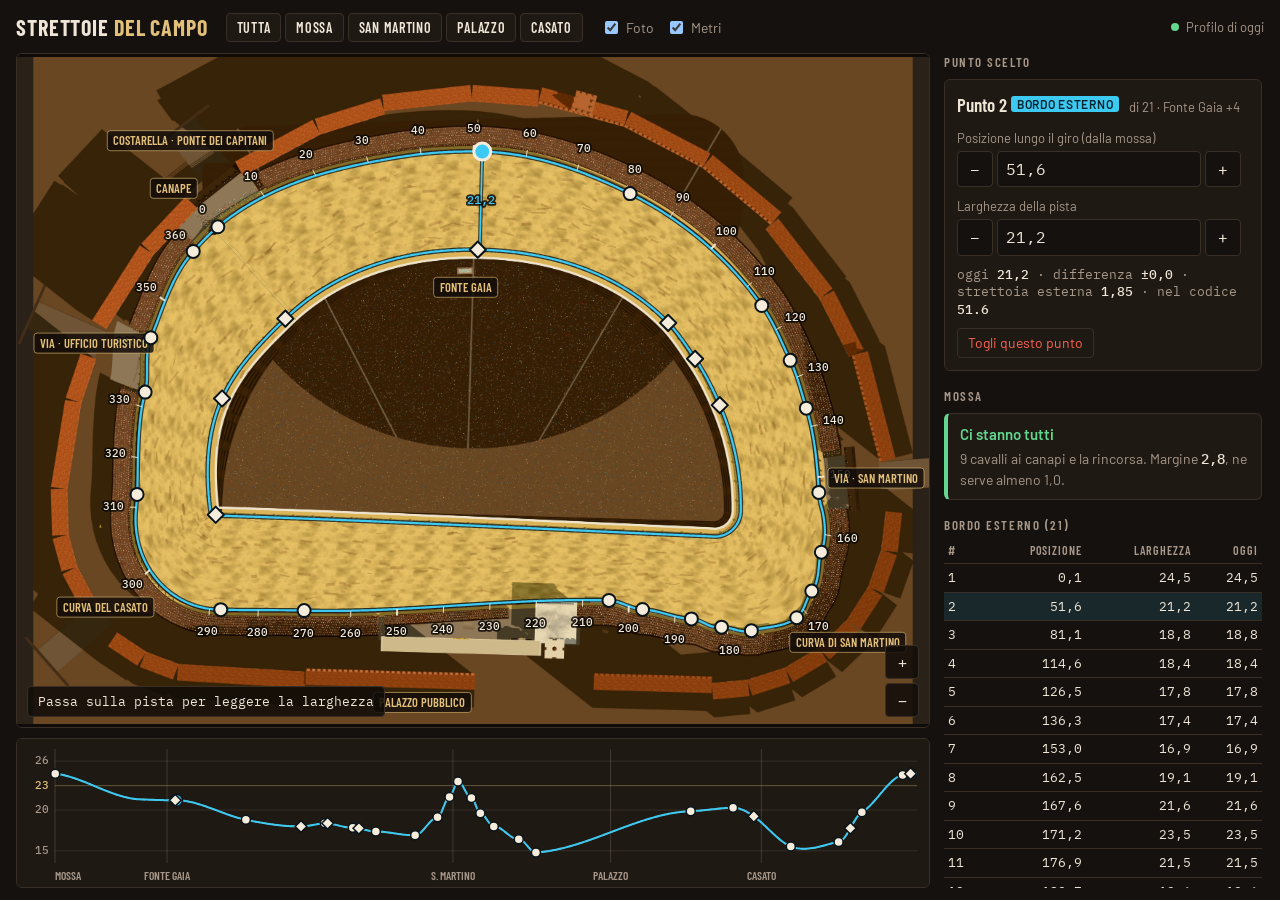
==== commit 294684ec: "Editor strettoie: bordo esterno fino a 17,5 dall'asse (12,6 davanti al Palazzo) e riquadro «Mossa» c" ====
--- a/creator/index.html
+++ b/creator/index.html
@@ -118,6 +118,13 @@
 .scheda .nome .lato { font-family: var(--f-testo); font-size: 12px; font-weight: 600; letter-spacing: .06em; text-transform: uppercase; color: #06222c; background: var(--nuovo); border-radius: 3px; padding: 1px 6px; vertical-align: 3px; }
 tr.vuota td { text-align: left; color: var(--tenue); font-family: var(--f-testo); font-size: 13px; border-top: 1px solid var(--riga); }
 .azioni button.largo { grid-column: 1 / -1; }
+.mossa { background: var(--carta); border: 1px solid var(--riga); border-left: 4px solid var(--aggiunto); border-radius: 6px; padding: 10px 12px; display: flex; flex-direction: column; gap: 4px; }
+.mossa[data-ok="no"] { border-left-color: var(--tolto); }
+.mossa .esito { font-weight: 600; font-size: 15px; }
+.mossa[data-ok="si"] .esito { color: var(--aggiunto); }
+.mossa[data-ok="no"] .esito { color: var(--tolto); }
+.mossa p { margin: 0; color: var(--tenue); }
+.mossa b { color: var(--testo); font-family: var(--f-num); font-weight: 500; }
 @media (max-width: 820px) {
   html, body { height: auto; }
   .app { height: auto; grid-template-columns: minmax(0, 1fr); grid-template-rows: auto 62dvh 130px auto; }
@@ -161,6 +168,10 @@
     <section class="blocco">
       <h2>Punto scelto</h2>
       <div class="scheda" id="scheda"></div>
+    </section>
+    <section class="blocco">
+      <h2>Mossa</h2>
+      <div class="mossa" id="mossaEsito" role="status"></div>
     </section>
     <section class="blocco">
       <h2 id="titoloEst">Bordo esterno</h2>
@@ -215,15 +226,21 @@
 // ── Dati: estratti dal codice del gioco (game-3d.js), non ricopiati a mano ──────
 const GEO = {"L":366.222,"H":11.5,"A":{"SM_IN":154.617,"SM_OUT":183.518,"CAS_IN":288.084,"CAS_OUT":312.106},"punti":[[0.1,-0.09],[51.6,1.85],[81.1,3],[114.617,2.95],[126.517,3.65],[136.317,4.15],[153.017,4.7],[162.517,2.6],[167.617,0.15],[171.218,-1.7],[176.918,0.4],[180.718,2.35],[186.418,4.05],[197.018,5.8],[204.318,7.55],[270.084,3.5],[288.084,3.2],[312.606,6.85],[332.906,4.7],[342.806,2.05],[360.106,0.05]],"interni":[[51.1,-0.05],[104.517,2.05],[115.817,1.65],[129.117,1.5],[296.884,-0.5],[337.906,2.9],[363.506,1.55]],"riferimenti":{"canape":365.222,"costarella":5.5,"fonteGaia":47.609,"viaSanMartino":151.117,"sanMartino":169.067,"cappella":215.75,"entrone":223.1,"palazzo":236,"casato":300.095,"viaTurismo":337.606},"samples":[[45.501,14.534,-0.669,-0.743,0,2.916],[45.198,14.805,-0.665,-0.747,0.407,2.899],[44.893,15.075,-0.66,-0.751,0.814,2.88],[44.586,15.342,-0.656,-0.755,1.221,2.86],[44.278,15.608,-0.651,-0.759,1.628,2.839],[43.969,15.872,-0.647,-0.763,2.034,2.816],[43.658,16.134,-0.642,-0.767,2.441,2.792],[43.345,16.395,-0.637,-0.771,2.848,2.766],[43.031,16.653,-0.633,-0.774,3.255,2.74],[42.715,16.91,-0.628,-0.778,3.662,2.712],[42.397,17.164,-0.623,-0.782,4.069,2.683],[42.079,17.417,-0.619,-0.786,4.476,2.653],[41.758,17.668,-0.614,-0.789,4.883,2.622],[41.436,17.917,-0.609,-0.793,5.29,2.59],[41.113,18.164,-0.605,-0.797,5.696,2.557],[40.788,18.409,-0.6,-0.8,6.103,2.523],[40.462,18.652,-0.595,-0.804,6.51,2.487],[40.134,18.893,-0.59,-0.807,6.917,2.452],[39.805,19.132,-0.585,-0.811,7.324,2.415],[39.474,19.369,-0.581,-0.814,7.731,2.377],[39.142,19.605,-0.576,-0.818,8.138,2.339],[38.809,19.838,-0.571,-0.821,8.545,2.3],[38.474,20.069,-0.566,-0.825,8.951,2.26],[38.138,20.298,-0.561,-0.828,9.358,2.22],[37.8,20.525,-0.556,-0.831,9.765,2.179],[37.462,20.751,-0.551,-0.835,10.172,2.137],[37.121,20.974,-0.546,-0.838,10.579,2.095],[36.78,21.195,-0.541,-0.841,10.986,2.052],[36.437,21.414,-0.536,-0.844,11.393,2.009],[36.093,21.631,-0.531,-0.848,11.8,1.966],[35.747,21.846,-0.526,-0.851,12.207,1.922],[35.4,22.059,-0.521,-0.854,12.613,1.877],[35.052,22.269,-0.515,-0.857,13.02,1.833],[34.703,22.478,-0.51,-0.86,13.427,1.788],[34.353,22.685,-0.505,-0.863,13.834,1.743],[34.001,22.889,-0.5,-0.866,14.241,1.697],[33.648,23.092,-0.495,-0.869,14.648,1.652],[33.294,23.292,-0.49,-0.872,15.055,1.606],[32.938,23.49,-0.484,-0.875,15.462,1.561],[32.582,23.686,-0.479,-0.878,15.869,1.515],[32.224,23.88,-0.474,-0.881,16.275,1.469],[31.865,24.072,-0.469,-0.883,16.682,1.423],[31.505,24.261,-0.463,-0.886,17.089,1.378],[31.144,24.449,-0.458,-0.889,17.496,1.332],[30.782,24.634,-0.453,-0.892,17.903,1.287],[30.418,24.817,-0.447,-0.894,18.31,1.241],[30.054,24.998,-0.442,-0.897,18.717,1.196],[29.688,25.177,-0.437,-0.9,19.124,1.151],[29.322,25.353,-0.431,-0.902,19.531,1.107],[28.954,25.528,-0.426,-0.905,19.937,1.063],[28.585,25.7,-0.42,-0.907,20.344,1.019],[28.216,25.87,-0.415,-0.91,20.751,0.976],[27.845,26.038,-0.409,-0.912,21.158,0.933],[27.473,26.203,-0.404,-0.915,21.565,0.89],[27.101,26.366,-0.399,-0.917,21.972,0.848],[26.727,26.527,-0.393,-0.92,22.379,0.807],[26.352,26.686,-0.388,-0.922,22.786,0.766],[25.977,26.843,-0.382,-0.924,23.192,0.726],[25.6,26.997,-0.376,-0.926,23.599,0.686],[25.223,27.149,-0.371,-0.929,24.006,0.647],[24.845,27.299,-0.365,-0.931,24.413,0.609],[24.465,27.446,-0.36,-0.933,24.82,0.572],[24.085,27.592,-0.354,-0.935,25.227,0.536],[23.704,27.735,-0.349,-0.937,25.634,0.5],[23.323,27.875,-0.343,-0.939,26.041,0.465],[22.94,28.014,-0.337,-0.941,26.448,0.432],[22.557,28.15,-0.332,-0.943,26.854,0.399],[22.172,28.284,-0.326,-0.945,27.261,0.367],[21.787,28.415,-0.32,-0.947,27.668,0.336],[21.401,28.544,-0.315,-0.949,28.075,0.307],[21.015,28.671,-0.309,-0.951,28.482,0.278],[20.627,28.796,-0.303,-0.953,28.889,0.251],[20.239,28.918,-0.298,-0.955,29.296,0.225],[19.851,29.038,-0.292,-0.956,29.703,0.2],[19.461,29.156,-0.286,-0.958,30.11,0.176],[19.071,29.271,-0.28,-0.96,30.516,0.154],[18.68,29.384,-0.275,-0.962,30.923,0.133],[18.288,29.495,-0.269,-0.963,31.33,0.113],[17.896,29.603,-0.263,-0.965,31.737,0.095],[17.503,29.709,-0.257,-0.966,32.144,0.078],[17.11,29.812,-0.252,-0.968,32.551,0.063],[16.716,29.913,-0.246,-0.969,32.958,0.049],[16.321,30.012,-0.24,-0.971,33.365,0.037],[15.926,30.109,-0.234,-0.972,33.772,0.027],[15.53,30.203,-0.228,-0.974,34.178,0.018],[15.133,30.295,-0.223,-0.975,34.585,0.011],[14.737,30.384,-0.217,-0.976,34.992,0.006],[14.339,30.471,-0.211,-0.978,35.399,0.002],[13.941,30.556,-0.205,-0.979,35.806,0],[13.543,30.638,-0.199,-0.98,36.213,0],[13.144,30.718,-0.193,-0.981,36.62,0],[12.744,30.795,-0.187,-0.982,37.027,0],[12.344,30.87,-0.182,-0.983,37.433,0],[11.944,30.943,-0.176,-0.984,37.84,0],[11.543,31.013,-0.17,-0.985,38.247,0],[11.142,31.081,-0.164,-0.986,38.654,0],[10.74,31.146,-0.158,-0.987,39.061,0],[10.338,31.21,-0.152,-0.988,39.468,0],[9.936,31.27,-0.146,-0.989,39.875,0],[9.533,31.328,-0.14,-0.99,40.282,0],[9.13,31.384,-0.134,-0.991,40.689,0],[8.727,31.438,-0.128,-0.992,41.095,0],[8.323,31.489,-0.122,-0.992,41.502,0],[7.919,31.537,-0.116,-0.993,41.909,0],[7.515,31.583,-0.111,-0.994,42.316,0],[7.111,31.627,-0.105,-0.995,42.723,0],[6.706,31.669,-0.099,-0.995,43.13,0],[6.301,31.707,-0.093,-0.996,43.537,0],[5.895,31.744,-0.087,-0.996,43.944,0],[5.49,31.778,-0.081,-0.997,44.351,0],[5.084,31.81,-0.075,-0.997,44.757,0],[4.679,31.839,-0.069,-0.998,45.164,0],[4.273,31.866,-0.063,-0.998,45.571,0],[3.866,31.89,-0.057,-0.998,45.978,0],[3.46,31.912,-0.051,-0.999,46.385,0],[3.054,31.931,-0.045,-0.999,46.792,0],[2.647,31.948,-0.039,-0.999,47.199,0],[2.24,31.963,-0.033,-0.999,47.606,0],[1.834,31.975,-0.027,-1,48.013,0],[1.427,31.985,-0.021,-1,48.419,0],[1.02,31.992,-0.015,-1,48.826,0],[0.613,31.997,-0.009,-1,49.233,0],[0.206,32,-0.003,-1,49.64,0],[-0.2,32,0.003,-1,50.047,0],[-0.607,31.997,0.009,-1,50.454,0],[-1.014,31.992,0.015,-1,50.861,0],[-1.421,31.985,0.021,-1,51.268,0],[-1.828,31.975,0.027,-1,51.674,0],[-2.234,31.963,0.033,-0.999,52.081,0],[-2.641,31.949,0.039,-0.999,52.488,0],[-3.048,31.932,0.045,-0.999,52.895,0],[-3.454,31.912,0.051,-0.999,53.302,0],[-3.86,31.89,0.057,-0.998,53.709,0],[-4.266,31.866,0.063,-0.998,54.116,0],[-4.672,31.839,0.069,-0.998,54.523,0],[-5.078,31.81,0.075,-0.997,54.93,0],[-5.484,31.779,0.081,-0.997,55.336,0],[-5.889,31.744,0.087,-0.996,55.743,0],[-6.295,31.708,0.093,-0.996,56.15,0],[-6.7,31.669,0.099,-0.995,56.557,0],[-7.105,31.628,0.104,-0.995,56.964,0],[-7.509,31.584,0.11,-0.994,57.371,0],[-7.913,31.538,0.116,-0.993,57.778,0],[-8.317,31.489,0.122,-0.992,58.185,0],[-8.721,31.438,0.128,-0.992,58.592,0],[-9.124,31.385,0.134,-0.991,58.998,0],[-9.527,31.329,0.14,-0.99,59.405,0],[-9.93,31.271,0.146,-0.989,59.812,0],[-10.332,31.21,0.152,-0.988,60.219,0],[-10.734,31.147,0.158,-0.987,60.626,0],[-11.136,31.082,0.164,-0.986,61.033,0],[-11.537,31.014,0.17,-0.986,61.44,0],[-11.938,30.944,0.176,-0.984,61.847,0],[-12.338,30.871,0.181,-0.983,62.254,0],[-12.738,30.796,0.187,-0.982,62.66,0],[-13.138,30.719,0.193,-0.981,63.067,0],[-13.537,30.639,0.199,-0.98,63.474,0],[-13.935,30.557,0.205,-0.979,63.881,0],[-14.333,30.472,0.211,-0.978,64.288,0],[-14.731,30.385,0.217,-0.976,64.695,0],[-15.128,30.296,0.222,-0.975,65.102,0],[-15.524,30.204,0.228,-0.974,65.509,0],[-15.92,30.11,0.234,-0.972,65.915,0],[-16.315,30.014,0.24,-0.971,66.322,0],[-16.71,29.915,0.246,-0.969,66.729,0],[-17.104,29.814,0.252,-0.968,67.136,0],[-17.497,29.71,0.257,-0.966,67.543,0],[-17.89,29.604,0.263,-0.965,67.95,0],[-18.283,29.496,0.269,-0.963,68.357,0],[-18.674,29.386,0.275,-0.962,68.764,0],[-19.065,29.273,0.28,-0.96,69.171,0],[-19.455,29.157,0.286,-0.958,69.577,0],[-19.845,29.04,0.292,-0.956,69.984,0],[-20.234,28.92,0.298,-0.955,70.391,0],[-20.622,28.798,0.303,-0.953,70.798,0],[-21.009,28.673,0.309,-0.951,71.205,0],[-21.396,28.546,0.315,-0.949,71.612,0],[-21.781,28.417,0.32,-0.947,72.019,0],[-22.167,28.286,0.326,-0.945,72.426,0],[-22.551,28.152,0.332,-0.943,72.833,0],[-22.934,28.016,0.337,-0.941,73.239,0],[-23.317,27.877,0.343,-0.939,73.646,0],[-23.699,27.737,0.349,-0.937,74.053,0],[-24.08,27.594,0.354,-0.935,74.46,0],[-24.46,27.449,0.36,-0.933,74.867,0],[-24.839,27.301,0.365,-0.931,75.274,0],[-25.217,27.151,0.371,-0.929,75.681,0],[-25.595,26.999,0.376,-0.926,76.088,0],[-25.971,26.845,0.382,-0.924,76.495,0],[-26.347,26.688,0.387,-0.922,76.901,0],[-26.721,26.53,0.393,-0.92,77.308,0],[-27.095,26.369,0.398,-0.917,77.715,0],[-27.468,26.205,0.404,-0.915,78.122,0],[-27.839,26.04,0.409,-0.912,78.529,0],[-28.21,25.872,0.415,-0.91,78.936,0],[-28.58,25.702,0.42,-0.907,79.343,0],[-28.949,25.53,0.426,-0.905,79.75,0],[-29.316,25.356,0.431,-0.902,80.157,0],[-29.683,25.179,0.437,-0.9,80.563,0],[-30.048,25.001,0.442,-0.897,80.97,0],[-30.413,24.82,0.447,-0.894,81.377,0],[-30.776,24.637,0.453,-0.892,81.784,0],[-31.139,24.452,0.458,-0.889,82.191,0],[-31.5,24.264,0.463,-0.886,82.598,0],[-31.86,24.075,0.469,-0.883,83.005,0],[-32.219,23.883,0.474,-0.881,83.412,0],[-32.576,23.689,0.479,-0.878,83.818,0],[-32.933,23.493,0.484,-0.875,84.225,0],[-33.288,23.295,0.49,-0.872,84.632,0],[-33.643,23.095,0.495,-0.869,85.039,0],[-33.996,22.892,0.5,-0.866,85.446,0],[-34.347,22.688,0.505,-0.863,85.853,0],[-34.698,22.481,0.51,-0.86,86.26,0],[-35.047,22.273,0.515,-0.857,86.667,0],[-35.395,22.062,0.521,-0.854,87.074,0],[-35.742,21.849,0.526,-0.851,87.48,0],[-36.087,21.634,0.531,-0.848,87.887,0],[-36.432,21.417,0.536,-0.844,88.294,0],[-36.775,21.198,0.541,-0.841,88.701,0],[-37.116,20.977,0.546,-0.838,89.108,0],[-37.456,20.754,0.551,-0.835,89.515,0],[-37.795,20.529,0.556,-0.831,89.922,0],[-38.133,20.302,0.561,-0.828,90.329,0],[-38.469,20.072,0.566,-0.825,90.736,0],[-38.804,19.841,0.571,-0.821,91.142,0],[-39.137,19.608,0.576,-0.818,91.549,0],[-39.469,19.373,0.58,-0.814,91.956,0],[-39.8,19.136,0.585,-0.811,92.363,0],[-40.129,18.897,0.59,-0.807,92.77,0],[-40.457,18.656,0.595,-0.804,93.177,0],[-40.783,18.412,0.6,-0.8,93.584,0],[-41.108,18.167,0.605,-0.797,93.991,0],[-41.432,17.921,0.609,-0.793,94.398,0],[-41.753,17.672,0.614,-0.789,94.804,0],[-42.074,17.421,0.619,-0.786,95.211,0],[-42.393,17.168,0.623,-0.782,95.618,0],[-42.71,16.914,0.628,-0.778,96.025,0],[-43.026,16.657,0.633,-0.774,96.432,0],[-43.34,16.399,0.637,-0.771,96.839,0],[-43.653,16.138,0.642,-0.767,97.246,0],[-43.964,15.876,0.647,-0.763,97.653,0],[-44.274,15.612,0.651,-0.759,98.059,0],[-44.582,15.346,0.656,-0.755,98.466,0],[-44.888,15.079,0.66,-0.751,98.873,0],[-45.193,14.809,0.665,-0.747,99.28,0],[-45.496,14.538,0.669,-0.743,99.687,0],[-45.798,14.265,0.673,-0.739,100.094,0],[-46.098,13.99,0.678,-0.735,100.501,0],[-46.396,13.713,0.682,-0.731,100.908,0],[-46.693,13.435,0.687,-0.727,101.315,0],[-46.988,13.154,0.691,-0.723,101.721,0],[-47.281,12.872,0.695,-0.719,102.128,0],[-47.573,12.588,0.7,-0.715,102.535,0],[-47.863,12.303,0.704,-0.71,102.942,0],[-48.151,12.016,0.708,-0.706,103.349,0],[-48.437,11.727,0.712,-0.702,103.756,0],[-48.722,11.436,0.716,-0.698,104.163,0],[-49.005,11.144,0.721,-0.693,104.57,0],[-49.286,10.85,0.725,-0.689,104.977,0],[-49.565,10.554,0.729,-0.685,105.383,0],[-49.843,10.256,0.733,-0.68,105.79,0],[-50.119,9.957,0.737,-0.676,106.197,0],[-50.393,9.657,0.741,-0.671,106.604,0],[-50.665,9.354,0.745,-0.667,107.011,0],[-50.936,9.05,0.749,-0.663,107.418,0],[-51.205,8.745,0.753,-0.658,107.825,0],[-51.471,8.438,0.757,-0.653,108.232,0],[-51.736,8.129,0.761,-0.649,108.639,0],[-51.999,7.818,0.765,-0.644,109.045,0],[-52.261,7.506,0.769,-0.64,109.452,0],[-52.52,7.193,0.772,-0.635,109.859,0],[-52.778,6.878,0.776,-0.631,110.266,0],[-53.033,6.561,0.78,-0.626,110.673,0],[-53.287,6.243,0.784,-0.621,111.08,0],[-53.539,5.924,0.787,-0.617,111.487,0],[-53.789,5.603,0.791,-0.612,111.894,0],[-54.037,5.28,0.795,-0.607,112.3,0],[-54.283,4.956,0.798,-0.602,112.707,0],[-54.527,4.63,0.802,-0.598,113.114,0],[-54.769,4.303,0.805,-0.593,113.521,0],[-55.009,3.975,0.809,-0.588,113.928,0],[-55.247,3.645,0.812,-0.583,114.335,0],[-55.484,3.314,0.816,-0.578,114.742,0],[-55.718,2.981,0.819,-0.573,115.149,0],[-55.95,2.647,0.823,-0.568,115.556,0],[-56.18,2.312,0.826,-0.563,115.962,0],[-56.409,1.975,0.83,-0.558,116.369,0],[-56.635,1.637,0.833,-0.553,116.776,0],[-56.859,1.297,0.836,-0.548,117.183,0],[-57.081,0.956,0.839,-0.543,117.59,0],[-57.301,0.614,0.843,-0.538,117.997,0],[-57.519,0.27,0.846,-0.533,118.404,0],[-57.735,-0.074,0.849,-0.528,118.811,0],[-57.949,-0.421,0.852,-0.523,119.218,0],[-58.161,-0.768,0.855,-0.518,119.624,0],[-58.371,-1.117,0.858,-0.513,120.031,0],[-58.578,-1.466,0.861,-0.508,120.438,0],[-58.784,-1.818,0.864,-0.503,120.845,0],[-58.988,-2.17,0.867,-0.498,121.252,0],[-59.189,-2.524,0.87,-0.492,121.659,0],[-59.388,-2.878,0.873,-0.487,122.066,0],[-59.585,-3.234,0.876,-0.482,122.473,0],[-59.78,-3.591,0.879,-0.477,122.88,0],[-59.973,-3.95,0.882,-0.471,123.286,0],[-60.164,-4.309,0.885,-0.466,123.693,0],[-60.352,-4.67,0.888,-0.461,124.1,0],[-60.539,-5.031,0.89,-0.455,124.507,0],[-60.723,-5.394,0.893,-0.45,124.914,0],[-60.905,-5.758,0.896,-0.445,125.321,0],[-61.085,-6.123,0.898,-0.439,125.728,0],[-61.263,-6.489,0.901,-0.434,126.135,0],[-61.438,-6.856,0.904,-0.429,126.541,0],[-61.611,-7.224,0.906,-0.423,126.948,0],[-61.782,-7.593,0.909,-0.418,127.355,0],[-61.951,-7.964,0.911,-0.412,127.762,0],[-62.118,-8.335,0.913,-0.407,128.169,0],[-62.282,-8.707,0.916,-0.401,128.576,0],[-62.445,-9.08,0.918,-0.396,128.983,0],[-62.605,-9.454,0.921,-0.39,129.39,0],[-62.762,-9.829,0.923,-0.385,129.797,0],[-62.918,-10.205,0.925,-0.379,130.203,0],[-63.071,-10.582,0.928,-0.374,130.61,0],[-63.222,-10.96,0.93,-0.368,131.017,0],[-63.371,-11.339,0.932,-0.363,131.424,0],[-63.517,-11.719,0.934,-0.357,131.831,0],[-63.661,-12.099,0.936,-0.351,132.238,0],[-63.803,-12.48,0.938,-0.346,132.645,0],[-63.943,-12.863,0.94,-0.34,133.052,0],[-64.08,-13.246,0.942,-0.335,133.459,0],[-64.215,-13.629,0.944,-0.329,133.865,0],[-64.348,-14.014,0.946,-0.323,134.272,0],[-64.478,-14.399,0.948,-0.318,134.679,0],[-64.606,-14.786,0.95,-0.312,135.086,0],[-64.732,-15.173,0.952,-0.306,135.493,0],[-64.855,-15.56,0.954,-0.301,135.9,0],[-64.977,-15.949,0.956,-0.295,136.307,0],[-65.095,-16.338,0.957,-0.289,136.714,0],[-65.212,-16.728,0.959,-0.283,137.121,0],[-65.326,-17.118,0.961,-0.278,137.527,0],[-65.438,-17.51,0.962,-0.272,137.934,0],[-65.547,-17.901,0.964,-0.266,138.341,0],[-65.654,-18.294,0.966,-0.26,138.748,0],[-65.759,-18.687,0.967,-0.255,139.155,0],[-65.862,-19.081,0.969,-0.249,139.562,0],[-65.962,-19.475,0.97,-0.243,139.969,0],[-66.059,-19.87,0.971,-0.237,140.376,0],[-66.155,-20.266,0.973,-0.231,140.782,0],[-66.248,-20.662,0.974,-0.226,141.189,0],[-66.338,-21.059,0.976,-0.22,141.596,0],[-66.426,-21.456,0.977,-0.214,142.003,0],[-66.512,-21.854,0.978,-0.208,142.41,0],[-66.596,-22.252,0.979,-0.202,142.817,0],[-66.677,-22.651,0.981,-0.196,143.224,0],[-66.755,-23.05,0.982,-0.19,143.631,0],[-66.832,-23.449,0.983,-0.185,144.038,0],[-66.906,-23.85,0.984,-0.179,144.444,0],[-66.977,-24.25,0.985,-0.173,144.851,0],[-67.046,-24.651,0.986,-0.167,145.258,0],[-67.113,-25.052,0.987,-0.161,145.665,0],[-67.177,-25.454,0.988,-0.155,146.072,0],[-67.239,-25.856,0.989,-0.149,146.479,0],[-67.299,-26.259,0.99,-0.143,146.886,0],[-67.356,-26.662,0.991,-0.137,147.293,0],[-67.41,-27.065,0.991,-0.131,147.7,0],[-67.463,-27.468,0.992,-0.125,148.106,0],[-67.513,-27.872,0.993,-0.12,148.513,0],[-67.56,-28.276,0.994,-0.114,148.92,0],[-67.605,-28.681,0.994,-0.108,149.327,0],[-67.648,-29.085,0.995,-0.102,149.734,0],[-67.688,-29.49,0.995,-0.096,150.141,0],[-67.725,-29.895,0.996,-0.09,150.548,0],[-67.761,-30.301,0.996,-0.084,150.955,0],[-67.794,-30.706,0.997,-0.078,151.362,0],[-67.824,-31.112,0.997,-0.072,151.768,0],[-67.852,-31.518,0.998,-0.066,152.175,0],[-67.878,-31.924,0.998,-0.06,152.582,0],[-67.901,-32.33,0.999,-0.054,152.989,0],[-67.922,-32.737,0.999,-0.048,153.396,0],[-67.94,-33.143,0.999,-0.042,153.803,0],[-67.956,-33.55,0.999,-0.036,154.21,0],[-67.969,-33.956,1,-0.03,154.617,0],[-67.98,-34.363,1,-0.024,155.023,0],[-67.989,-34.77,1,-0.018,155.43,0],[-67.995,-35.177,1,-0.012,155.837,0],[-67.999,-35.584,1,-0.006,156.244,0],[-68,-35.991,1,0.005,156.651,0],[-67.995,-36.398,1,0.025,157.058,0],[-67.98,-36.804,0.999,0.05,157.465,0],[-67.954,-37.211,0.997,0.076,157.872,0],[-67.918,-37.616,0.995,0.101,158.279,0],[-67.872,-38.02,0.992,0.126,158.686,0],[-67.815,-38.424,0.988,0.151,159.093,0],[-67.749,-38.825,0.984,0.177,159.5,0],[-67.672,-39.225,0.979,0.202,159.908,0],[-67.585,-39.623,0.974,0.226,160.315,0],[-67.487,-40.018,0.968,0.251,160.722,0],[-67.38,-40.411,0.961,0.276,161.129,0],[-67.263,-40.8,0.954,0.3,161.536,0],[-67.136,-41.187,0.946,0.324,161.943,0],[-66.999,-41.571,0.937,0.348,162.35,0],[-66.852,-41.95,0.928,0.372,162.757,0],[-66.696,-42.326,0.919,0.395,163.164,0],[-66.53,-42.698,0.908,0.419,163.571,0],[-66.355,-43.066,0.897,0.442,163.978,0],[-66.171,-43.429,0.886,0.464,164.386,0],[-65.977,-43.787,0.874,0.487,164.793,0],[-65.775,-44.14,0.861,0.509,165.2,0],[-65.563,-44.488,0.848,0.53,165.607,0],[-65.343,-44.83,0.834,0.552,166.014,0],[-65.114,-45.166,0.82,0.573,166.421,0],[-64.877,-45.497,0.805,0.594,166.828,0],[-64.631,-45.822,0.789,0.614,167.235,0],[-64.377,-46.14,0.774,0.634,167.642,0],[-64.115,-46.451,0.757,0.653,168.049,0],[-63.845,-46.756,0.74,0.672,168.456,0],[-63.568,-47.054,0.723,0.691,168.863,0],[-63.283,-47.345,0.705,0.709,169.271,0],[-62.99,-47.628,0.687,0.727,169.678,0],[-62.691,-47.904,0.668,0.744,170.085,0],[-62.385,-48.172,0.649,0.761,170.492,0],[-62.072,-48.432,0.629,0.777,170.899,0],[-61.752,-48.685,0.61,0.793,171.306,0],[-61.426,-48.929,0.589,0.808,171.713,0],[-61.094,-49.164,0.568,0.823,172.12,0],[-60.756,-49.391,0.547,0.837,172.527,0],[-60.413,-49.61,0.526,0.851,172.934,0],[-60.064,-49.819,0.504,0.864,173.341,0],[-59.71,-50.02,0.482,0.876,173.748,0],[-59.351,-50.212,0.459,0.888,174.156,0],[-58.987,-50.394,0.437,0.9,174.563,0],[-58.618,-50.567,0.414,0.91,174.97,0],[-58.245,-50.731,0.39,0.921,175.377,0],[-57.869,-50.885,0.367,0.93,175.784,0],[-57.488,-51.029,0.343,0.939,176.191,0],[-57.104,-51.164,0.319,0.948,176.598,0],[-56.716,-51.289,0.295,0.956,177.005,0],[-56.326,-51.404,0.27,0.963,177.412,0],[-55.933,-51.509,0.246,0.969,177.819,0],[-55.537,-51.604,0.221,0.975,178.226,0],[-55.139,-51.689,0.196,0.981,178.633,0],[-54.739,-51.764,0.171,0.985,179.041,0],[-54.337,-51.828,0.146,0.989,179.448,0],[-53.933,-51.883,0.121,0.993,179.855,0],[-53.528,-51.927,0.096,0.995,180.262,0],[-53.123,-51.961,0.07,0.998,180.669,0],[-52.716,-51.984,0.045,0.999,181.076,0],[-52.31,-51.997,0.016,1,181.483,0],[-51.903,-51.997,-0.014,1,181.89,0],[-51.496,-51.986,-0.028,1,182.297,0],[-51.089,-51.974,-0.028,1,182.704,0],[-50.682,-51.963,-0.028,1,183.111,0],[-50.276,-51.952,-0.028,1,183.518,0],[-49.869,-51.94,-0.028,1,183.925,0],[-49.462,-51.929,-0.028,1,184.331,0],[-49.055,-51.917,-0.028,1,184.738,0],[-48.649,-51.906,-0.028,1,185.145,0],[-48.242,-51.895,-0.028,1,185.552,0],[-47.835,-51.883,-0.028,1,185.959,0],[-47.429,-51.872,-0.028,1,186.366,0],[-47.022,-51.86,-0.028,1,186.773,0],[-46.615,-51.849,-0.028,1,187.18,0],[-46.208,-51.838,-0.028,1,187.586,0],[-45.802,-51.826,-0.028,1,187.993,0],[-45.395,-51.815,-0.028,1,188.4,0],[-44.988,-51.803,-0.028,1,188.807,0],[-44.582,-51.792,-0.028,1,189.214,0],[-44.175,-51.781,-0.028,1,189.621,0],[-43.768,-51.769,-0.028,1,190.028,0],[-43.361,-51.758,-0.028,1,190.435,0],[-42.955,-51.746,-0.028,1,190.841,0],[-42.548,-51.735,-0.028,1,191.248,0],[-42.141,-51.724,-0.028,1,191.655,0],[-41.735,-51.712,-0.028,1,192.062,0],[-41.328,-51.701,-0.028,1,192.469,0],[-40.921,-51.689,-0.028,1,192.876,0],[-40.514,-51.678,-0.028,1,193.283,0],[-40.108,-51.667,-0.028,1,193.69,0],[-39.701,-51.655,-0.028,1,194.096,0],[-39.294,-51.644,-0.028,1,194.503,0],[-38.888,-51.632,-0.028,1,194.91,0],[-38.481,-51.621,-0.028,1,195.317,0],[-38.074,-51.61,-0.028,1,195.724,0],[-37.667,-51.598,-0.028,1,196.131,0],[-37.261,-51.587,-0.028,1,196.538,0],[-36.854,-51.575,-0.028,1,196.945,0],[-36.447,-51.564,-0.028,1,197.351,0],[-36.041,-51.553,-0.028,1,197.758,0],[-35.634,-51.541,-0.028,1,198.165,0],[-35.227,-51.53,-0.028,1,198.572,0],[-34.82,-51.518,-0.028,1,198.979,0],[-34.414,-51.507,-0.028,1,199.386,0],[-34.007,-51.496,-0.028,1,199.793,0],[-33.6,-51.484,-0.028,1,200.2,0],[-33.194,-51.473,-0.028,1,200.606,0],[-32.787,-51.461,-0.028,1,201.013,0],[-32.38,-51.45,-0.028,1,201.42,0],[-31.973,-51.439,-0.028,1,201.827,0],[-31.567,-51.427,-0.028,1,202.234,0],[-31.16,-51.416,-0.028,1,202.641,0],[-30.753,-51.404,-0.028,1,203.048,0],[-30.347,-51.393,-0.028,1,203.455,0],[-29.94,-51.381,-0.028,1,203.861,0],[-29.533,-51.37,-0.028,1,204.268,0],[-29.126,-51.359,-0.028,1,204.675,0],[-28.72,-51.347,-0.028,1,205.082,0],[-28.313,-51.336,-0.028,1,205.489,0],[-27.906,-51.324,-0.028,1,205.896,0],[-27.5,-51.313,-0.028,1,206.303,0],[-27.093,-51.302,-0.028,1,206.71,0],[-26.686,-51.29,-0.028,1,207.116,0],[-26.279,-51.279,-0.028,1,207.523,0],[-25.873,-51.267,-0.028,1,207.93,0],[-25.466,-51.256,-0.028,1,208.337,0],[-25.059,-51.245,-0.028,1,208.744,0],[-24.653,-51.233,-0.028,1,209.151,0],[-24.246,-51.222,-0.028,1,209.558,0],[-23.839,-51.21,-0.028,1,209.964,0],[-23.432,-51.199,-0.028,1,210.371,0],[-23.026,-51.188,-0.028,1,210.778,0],[-22.619,-51.176,-0.028,1,211.185,0],[-22.212,-51.165,-0.028,1,211.592,0],[-21.806,-51.153,-0.028,1,211.999,0],[-21.399,-51.142,-0.028,1,212.406,0],[-20.992,-51.131,-0.028,1,212.813,0],[-20.585,-51.119,-0.028,1,213.219,0],[-20.179,-51.108,-0.028,1,213.626,0],[-19.772,-51.096,-0.028,1,214.033,0],[-19.365,-51.085,-0.028,1,214.44,0],[-18.959,-51.074,-0.028,1,214.847,0],[-18.552,-51.062,-0.028,1,215.254,0],[-18.145,-51.051,-0.028,1,215.661,0],[-17.738,-51.039,-0.028,1,216.068,0],[-17.332,-51.028,-0.028,1,216.474,0],[-16.925,-51.017,-0.028,1,216.881,0],[-16.518,-51.005,-0.028,1,217.288,0],[-16.112,-50.994,-0.028,1,217.695,0],[-15.705,-50.982,-0.028,1,218.102,0],[-15.298,-50.971,-0.028,1,218.509,0],[-14.891,-50.96,-0.028,1,218.916,0],[-14.485,-50.948,-0.028,1,219.323,0],[-14.078,-50.937,-0.028,1,219.729,0],[-13.671,-50.925,-0.028,1,220.136,0],[-13.265,-50.914,-0.028,1,220.543,0],[-12.858,-50.903,-0.028,1,220.95,0],[-12.451,-50.891,-0.028,1,221.357,0],[-12.044,-50.88,-0.028,1,221.764,0],[-11.638,-50.868,-0.028,1,222.171,0],[-11.231,-50.857,-0.028,1,222.578,0],[-10.824,-50.846,-0.028,1,222.984,0],[-10.418,-50.834,-0.028,1,223.391,0],[-10.011,-50.823,-0.028,1,223.798,0],[-9.604,-50.811,-0.028,1,224.205,0],[-9.197,-50.8,-0.028,1,224.612,0],[-8.791,-50.789,-0.028,1,225.019,0],[-8.384,-50.777,-0.028,1,225.426,0],[-7.977,-50.766,-0.028,1,225.833,0],[-7.571,-50.754,-0.028,1,226.239,0],[-7.164,-50.743,-0.028,1,226.646,0],[-6.757,-50.732,-0.028,1,227.053,0],[-6.35,-50.72,-0.028,1,227.46,0],[-5.944,-50.709,-0.028,1,227.867,0],[-5.537,-50.697,-0.028,1,228.274,0],[-5.13,-50.686,-0.028,1,228.681,0],[-4.724,-50.674,-0.028,1,229.088,0],[-4.317,-50.663,-0.028,1,229.494,0],[-3.91,-50.652,-0.028,1,229.901,0],[-3.503,-50.64,-0.028,1,230.308,0],[-3.097,-50.629,-0.028,1,230.715,0],[-2.69,-50.617,-0.028,1,231.122,0],[-2.283,-50.606,-0.028,1,231.529,0],[-1.877,-50.595,-0.028,1,231.936,0],[-1.47,-50.583,-0.028,1,232.343,0],[-1.063,-50.572,-0.028,1,232.749,0],[-0.656,-50.56,-0.028,1,233.156,0],[-0.25,-50.549,-0.028,1,233.563,0],[0.157,-50.538,-0.028,1,233.97,0],[0.564,-50.526,-0.028,1,234.377,0],[0.97,-50.515,-0.028,1,234.784,0],[1.377,-50.503,-0.028,1,235.191,0],[1.784,-50.492,-0.028,1,235.598,0],[2.191,-50.481,-0.028,1,236.004,0],[2.597,-50.469,-0.028,1,236.411,0],[3.004,-50.458,-0.028,1,236.818,0],[3.411,-50.446,-0.028,1,237.225,0],[3.817,-50.435,-0.028,1,237.632,0],[4.224,-50.424,-0.028,1,238.039,0],[4.631,-50.412,-0.028,1,238.446,0],[5.038,-50.401,-0.028,1,238.853,0],[5.444,-50.389,-0.028,1,239.259,0],[5.851,-50.378,-0.028,1,239.666,0],[6.258,-50.367,-0.028,1,240.073,0],[6.664,-50.355,-0.028,1,240.48,0],[7.071,-50.344,-0.028,1,240.887,0],[7.478,-50.332,-0.028,1,241.294,0],[7.885,-50.321,-0.028,1,241.701,0],[8.291,-50.31,-0.028,1,242.108,0],[8.698,-50.298,-0.028,1,242.514,0],[9.105,-50.287,-0.028,1,242.921,0],[9.511,-50.275,-0.028,1,243.328,0],[9.918,-50.264,-0.028,1,243.735,0],[10.325,-50.253,-0.028,1,244.142,0],[10.732,-50.241,-0.028,1,244.549,0],[11.138,-50.23,-0.028,1,244.956,0],[11.545,-50.218,-0.028,1,245.363,0],[11.952,-50.207,-0.028,1,245.769,0],[12.358,-50.196,-0.028,1,246.176,0],[12.765,-50.184,-0.028,1,246.583,0],[13.172,-50.173,-0.028,1,246.99,0],[13.579,-50.161,-0.028,1,247.397,0],[13.985,-50.15,-0.028,1,247.804,0],[14.392,-50.139,-0.028,1,248.211,0],[14.799,-50.127,-0.028,1,248.618,0],[15.205,-50.116,-0.028,1,249.024,0],[15.612,-50.104,-0.028,1,249.431,0],[16.019,-50.093,-0.028,1,249.838,0],[16.426,-50.082,-0.028,1,250.245,0],[16.832,-50.07,-0.028,1,250.652,0],[17.239,-50.059,-0.028,1,251.059,0],[17.646,-50.047,-0.028,1,251.466,0],[18.052,-50.036,-0.028,1,251.873,0],[18.459,-50.025,-0.028,1,252.279,0],[18.866,-50.013,-0.028,1,252.686,0],[19.273,-50.002,-0.028,1,253.093,0],[19.679,-49.99,-0.028,1,253.5,0],[20.086,-49.979,-0.028,1,253.907,0],[20.493,-49.967,-0.028,1,254.314,0],[20.899,-49.956,-0.028,1,254.721,0],[21.306,-49.945,-0.028,1,255.128,0],[21.713,-49.933,-0.028,1,255.534,0],[22.12,-49.922,-0.028,1,255.941,0],[22.526,-49.91,-0.028,1,256.348,0],[22.933,-49.899,-0.028,1,256.755,0],[23.34,-49.888,-0.028,1,257.162,0],[23.746,-49.876,-0.028,1,257.569,0],[24.153,-49.865,-0.028,1,257.976,0],[24.56,-49.853,-0.028,1,258.383,0],[24.967,-49.842,-0.028,1,258.789,0],[25.373,-49.831,-0.028,1,259.196,0],[25.78,-49.819,-0.028,1,259.603,0],[26.187,-49.808,-0.028,1,260.01,0],[26.593,-49.796,-0.028,1,260.417,0],[27,-49.785,-0.028,1,260.824,0],[27.407,-49.774,-0.028,1,261.231,0],[27.814,-49.762,-0.028,1,261.638,0],[28.22,-49.751,-0.028,1,262.044,0],[28.627,-49.739,-0.028,1,262.451,0],[29.034,-49.728,-0.028,1,262.858,0],[29.44,-49.717,-0.028,1,263.265,0],[29.847,-49.705,-0.028,1,263.672,0],[30.254,-49.694,-0.028,1,264.079,0],[30.661,-49.682,-0.028,1,264.486,0],[31.067,-49.671,-0.028,1,264.893,0],[31.474,-49.66,-0.028,1,265.299,0],[31.881,-49.648,-0.028,1,265.706,0],[32.287,-49.637,-0.028,1,266.113,0],[32.694,-49.625,-0.028,1,266.52,0],[33.101,-49.614,-0.028,1,266.927,0],[33.508,-49.603,-0.028,1,267.334,0],[33.914,-49.591,-0.028,1,267.741,0],[34.321,-49.58,-0.028,1,268.147,0],[34.728,-49.568,-0.028,1,268.554,0],[35.134,-49.557,-0.028,1,268.961,0],[35.541,-49.546,-0.028,1,269.368,0],[35.948,-49.534,-0.028,1,269.775,0],[36.355,-49.523,-0.028,1,270.182,0],[36.761,-49.511,-0.028,1,270.589,0],[37.168,-49.5,-0.028,1,270.996,0],[37.575,-49.489,-0.028,1,271.402,0],[37.981,-49.477,-0.028,1,271.809,0],[38.388,-49.466,-0.028,1,272.216,0],[38.795,-49.454,-0.028,1,272.623,0],[39.202,-49.443,-0.028,1,273.03,0],[39.608,-49.432,-0.028,1,273.437,0],[40.015,-49.42,-0.028,1,273.844,0],[40.422,-49.409,-0.028,1,274.251,0],[40.828,-49.397,-0.028,1,274.657,0],[41.235,-49.386,-0.028,1,275.064,0],[41.642,-49.375,-0.028,1,275.471,0],[42.049,-49.363,-0.028,1,275.878,0],[42.455,-49.352,-0.028,1,276.285,0],[42.862,-49.34,-0.028,1,276.692,0],[43.269,-49.329,-0.028,1,277.099,0],[43.675,-49.318,-0.028,1,277.506,0],[44.082,-49.306,-0.028,1,277.912,0],[44.489,-49.295,-0.028,1,278.319,0],[44.896,-49.283,-0.028,1,278.726,0],[45.302,-49.272,-0.028,1,279.133,0],[45.709,-49.26,-0.028,1,279.54,0],[46.116,-49.249,-0.028,1,279.947,0],[46.522,-49.238,-0.028,1,280.354,0],[46.929,-49.226,-0.028,1,280.761,0],[47.336,-49.215,-0.028,1,281.167,0],[47.743,-49.203,-0.028,1,281.574,0],[48.149,-49.192,-0.028,1,281.981,0],[48.556,-49.181,-0.028,1,282.388,0],[48.963,-49.169,-0.028,1,282.795,0],[49.369,-49.158,-0.028,1,283.202,0],[49.776,-49.146,-0.028,1,283.609,0],[50.183,-49.135,-0.028,1,284.016,0],[50.59,-49.124,-0.028,1,284.422,0],[50.996,-49.112,-0.028,1,284.829,0],[51.403,-49.101,-0.028,1,285.236,0],[51.81,-49.089,-0.028,1,285.643,0],[52.216,-49.078,-0.028,1,286.05,0],[52.623,-49.067,-0.028,1,286.457,0],[53.03,-49.055,-0.028,1,286.864,0],[53.437,-49.044,-0.028,1,287.271,0],[53.843,-49.032,-0.028,1,287.677,0],[54.25,-49.021,-0.028,1,288.084,0],[54.657,-49.01,-0.026,1,288.491,0],[55.064,-49,-0.022,1,288.898,0],[55.47,-48.991,-0.036,0.999,289.305,0],[55.877,-48.97,-0.067,0.998,289.712,0],[56.283,-48.937,-0.099,0.995,290.119,0],[56.687,-48.89,-0.13,0.992,290.527,0],[57.09,-48.831,-0.161,0.987,290.934,0],[57.491,-48.759,-0.192,0.981,291.341,0],[57.889,-48.675,-0.222,0.975,291.748,0],[58.285,-48.578,-0.253,0.968,292.155,0],[58.677,-48.469,-0.283,0.959,292.562,0],[59.066,-48.348,-0.313,0.95,292.97,0],[59.451,-48.214,-0.342,0.94,293.377,0],[59.831,-48.069,-0.372,0.928,293.784,0],[60.207,-47.912,-0.401,0.916,294.191,0],[60.577,-47.743,-0.429,0.903,294.598,0],[60.942,-47.562,-0.457,0.889,295.006,0],[61.301,-47.371,-0.485,0.875,295.413,0],[61.654,-47.168,-0.512,0.859,295.82,0],[62.001,-46.954,-0.539,0.843,296.227,0],[62.341,-46.729,-0.565,0.825,296.634,0],[62.673,-46.494,-0.59,0.807,297.042,0],[62.998,-46.249,-0.615,0.788,297.449,0],[63.315,-45.993,-0.64,0.769,297.856,0],[63.624,-45.728,-0.663,0.748,298.263,0],[63.924,-45.453,-0.686,0.727,298.67,0],[64.216,-45.169,-0.709,0.705,299.078,0],[64.499,-44.876,-0.731,0.683,299.485,0],[64.772,-44.574,-0.752,0.66,299.892,0],[65.036,-44.264,-0.772,0.636,300.299,0],[65.289,-43.945,-0.791,0.611,300.706,0],[65.533,-43.619,-0.81,0.586,301.114,0],[65.767,-43.285,-0.828,0.56,301.521,0],[65.99,-42.945,-0.845,0.534,301.928,0],[66.202,-42.597,-0.862,0.507,302.335,0],[66.403,-42.243,-0.877,0.48,302.742,0],[66.593,-41.883,-0.892,0.453,303.15,0],[66.771,-41.517,-0.905,0.424,303.557,0],[66.938,-41.146,-0.918,0.396,303.964,0],[67.094,-40.769,-0.93,0.367,304.371,0],[67.237,-40.388,-0.941,0.338,304.778,0],[67.368,-40.003,-0.951,0.308,305.186,0],[67.488,-39.613,-0.961,0.278,305.593,0],[67.595,-39.22,-0.969,0.248,306,0],[67.689,-38.824,-0.976,0.217,306.407,0],[67.772,-38.426,-0.982,0.187,306.814,0],[67.841,-38.024,-0.988,0.156,307.221,0],[67.899,-37.621,-0.992,0.125,307.629,0],[67.943,-37.216,-0.996,0.094,308.036,0],[67.975,-36.811,-0.998,0.062,308.443,0],[67.994,-36.404,-1,0.031,308.85,0],[68,-35.997,-1,0.006,309.257,0],[67.999,-35.59,-1,-0.006,309.664,0],[67.995,-35.183,-1,-0.012,310.071,0],[67.989,-34.776,-1,-0.018,310.478,0],[67.98,-34.369,-1,-0.024,310.885,0],[67.969,-33.962,-1,-0.03,311.292,0],[67.956,-33.556,-0.999,-0.036,311.699,0],[67.94,-33.149,-0.999,-0.042,312.106,0],[67.922,-32.743,-0.999,-0.048,312.513,0],[67.901,-32.336,-0.999,-0.054,312.92,0],[67.878,-31.93,-0.998,-0.06,313.326,0],[67.853,-31.524,-0.998,-0.066,313.733,0],[67.825,-31.118,-0.997,-0.072,314.14,0],[67.794,-30.712,-0.997,-0.078,314.547,0],[67.761,-30.307,-0.996,-0.084,314.954,0],[67.726,-29.901,-0.996,-0.09,315.361,0],[67.688,-29.496,-0.995,-0.096,315.768,0],[67.648,-29.091,-0.995,-0.102,316.175,0],[67.606,-28.687,-0.994,-0.108,316.581,0],[67.561,-28.282,-0.994,-0.113,316.988,0],[67.513,-27.878,-0.993,-0.119,317.395,0],[67.463,-27.474,-0.992,-0.125,317.802,0],[67.411,-27.071,-0.991,-0.131,318.209,0],[67.357,-26.668,-0.991,-0.137,318.616,0],[67.3,-26.265,-0.99,-0.143,319.023,0],[67.24,-25.862,-0.989,-0.149,319.43,0],[67.178,-25.46,-0.988,-0.155,319.837,0],[67.114,-25.058,-0.987,-0.161,320.243,0],[67.047,-24.657,-0.986,-0.167,320.65,0],[66.978,-24.256,-0.985,-0.173,321.057,0],[66.907,-23.855,-0.984,-0.179,321.464,0],[66.833,-23.455,-0.983,-0.184,321.871,0],[66.757,-23.056,-0.982,-0.19,322.278,0],[66.678,-22.656,-0.981,-0.196,322.685,0.001],[66.597,-22.258,-0.979,-0.202,323.092,0.004],[66.513,-21.859,-0.978,-0.208,323.499,0.009],[66.428,-21.462,-0.977,-0.214,323.905,0.016],[66.34,-21.065,-0.976,-0.22,324.312,0.024],[66.249,-20.668,-0.974,-0.225,324.719,0.034],[66.156,-20.272,-0.973,-0.231,325.126,0.045],[66.061,-19.876,-0.971,-0.237,325.533,0.058],[65.963,-19.481,-0.97,-0.243,325.94,0.073],[65.863,-19.087,-0.969,-0.249,326.347,0.089],[65.761,-18.693,-0.967,-0.255,326.754,0.107],[65.656,-18.3,-0.966,-0.26,327.161,0.126],[65.549,-17.907,-0.964,-0.266,327.567,0.146],[65.439,-17.515,-0.962,-0.272,327.974,0.168],[65.328,-17.124,-0.961,-0.278,328.381,0.192],[65.214,-16.734,-0.959,-0.283,328.788,0.216],[65.097,-16.344,-0.957,-0.289,329.195,0.242],[64.978,-15.955,-0.956,-0.295,329.602,0.269],[64.857,-15.566,-0.954,-0.3,330.009,0.297],[64.734,-15.178,-0.952,-0.306,330.416,0.326],[64.608,-14.791,-0.95,-0.312,330.822,0.356],[64.48,-14.405,-0.948,-0.318,331.229,0.388],[64.35,-14.02,-0.946,-0.323,331.636,0.42],[64.217,-13.635,-0.944,-0.329,332.043,0.454],[64.082,-13.251,-0.942,-0.335,332.45,0.488],[63.945,-12.868,-0.94,-0.34,332.857,0.523],[63.805,-12.486,-0.938,-0.346,333.264,0.56],[63.663,-12.105,-0.936,-0.351,333.671,0.597],[63.519,-11.724,-0.934,-0.357,334.078,0.634],[63.373,-11.345,-0.932,-0.363,334.484,0.673],[63.224,-10.966,-0.93,-0.368,334.891,0.712],[63.073,-10.588,-0.928,-0.374,335.298,0.752],[62.92,-10.211,-0.925,-0.379,335.705,0.793],[62.765,-9.835,-0.923,-0.385,336.112,0.834],[62.607,-9.46,-0.921,-0.39,336.519,0.876],[62.447,-9.086,-0.918,-0.396,336.926,0.918],[62.285,-8.713,-0.916,-0.401,337.333,0.961],[62.12,-8.34,-0.914,-0.407,337.74,1.004],[61.954,-7.969,-0.911,-0.412,338.146,1.048],[61.785,-7.599,-0.909,-0.418,338.553,1.092],[61.614,-7.23,-0.906,-0.423,338.96,1.136],[61.441,-6.862,-0.904,-0.429,339.367,1.181],[61.265,-6.494,-0.901,-0.434,339.774,1.226],[61.088,-6.128,-0.898,-0.439,340.181,1.271],[60.908,-5.763,-0.896,-0.445,340.588,1.317],[60.726,-5.4,-0.893,-0.45,340.995,1.362],[60.542,-5.037,-0.89,-0.455,341.402,1.408],[60.355,-4.675,-0.888,-0.461,341.808,1.454],[60.167,-4.314,-0.885,-0.466,342.215,1.499],[59.976,-3.955,-0.882,-0.471,342.622,1.545],[59.783,-3.597,-0.879,-0.477,343.029,1.591],[59.588,-3.24,-0.876,-0.482,343.436,1.636],[59.391,-2.884,-0.873,-0.487,343.843,1.682],[59.192,-2.529,-0.87,-0.492,344.25,1.727],[58.991,-2.175,-0.868,-0.497,344.657,1.773],[58.787,-1.823,-0.865,-0.503,345.063,1.818],[58.582,-1.472,-0.861,-0.508,345.47,1.862],[58.374,-1.122,-0.858,-0.513,345.877,1.907],[58.164,-0.773,-0.855,-0.518,346.284,1.951],[57.952,-0.426,-0.852,-0.523,346.691,1.994],[57.738,-0.08,-0.849,-0.528,347.098,2.038],[57.522,0.265,-0.846,-0.533,347.505,2.081],[57.304,0.609,-0.843,-0.538,347.912,2.123],[57.084,0.951,-0.839,-0.543,348.319,2.165],[56.862,1.292,-0.836,-0.548,348.725,2.206],[56.638,1.631,-0.833,-0.553,349.132,2.247],[56.412,1.97,-0.83,-0.558,349.539,2.287],[56.184,2.307,-0.826,-0.563,349.946,2.326],[55.953,2.642,-0.823,-0.568,350.353,2.364],[55.721,2.976,-0.819,-0.573,350.76,2.402],[55.487,3.309,-0.816,-0.578,351.167,2.439],[55.251,3.64,-0.813,-0.583,351.574,2.475],[55.013,3.97,-0.809,-0.588,351.981,2.511],[54.772,4.299,-0.805,-0.593,352.387,2.545],[54.53,4.626,-0.802,-0.597,352.794,2.579],[54.286,4.951,-0.798,-0.602,353.201,2.611],[54.04,5.275,-0.795,-0.607,353.608,2.643],[53.792,5.598,-0.791,-0.612,354.015,2.673],[53.543,5.919,-0.787,-0.616,354.422,2.702],[53.291,6.239,-0.784,-0.621,354.829,2.73],[53.037,6.557,-0.78,-0.626,355.236,2.757],[52.781,6.873,-0.776,-0.63,355.643,2.783],[52.524,7.188,-0.772,-0.635,356.049,2.808],[52.265,7.502,-0.769,-0.64,356.456,2.831],[52.003,7.814,-0.765,-0.644,356.863,2.853],[51.74,8.124,-0.761,-0.649,357.27,2.873],[51.475,8.433,-0.757,-0.653,357.677,2.893],[51.209,8.74,-0.753,-0.658,358.084,2.91],[50.94,9.046,-0.749,-0.662,358.491,2.927],[50.669,9.35,-0.745,-0.667,358.898,2.941],[50.397,9.652,-0.741,-0.671,359.304,2.954],[50.123,9.953,-0.737,-0.676,359.711,2.966],[49.847,10.252,-0.733,-0.68,360.118,2.976],[49.57,10.549,-0.729,-0.685,360.525,2.984],[49.29,10.845,-0.725,-0.689,360.932,2.991],[49.009,11.139,-0.721,-0.693,361.339,2.996],[48.726,11.432,-0.717,-0.698,361.746,2.999],[48.441,11.722,-0.712,-0.702,362.153,3],[48.155,12.011,-0.708,-0.706,362.56,2.999],[47.867,12.299,-0.704,-0.71,362.966,2.997],[47.577,12.584,-0.7,-0.714,363.373,2.993],[47.285,12.868,-0.695,-0.719,363.78,2.987],[46.992,13.15,-0.691,-0.723,364.187,2.979],[46.697,13.43,-0.687,-0.727,364.594,2.97],[46.401,13.709,-0.682,-0.731,365.001,2.959],[46.102,13.986,-0.678,-0.735,365.408,2.946],[45.802,14.261,-0.674,-0.739,365.815,2.932]]};
 const FOTO = { src: (/\/$/.test(location.pathname) || /\.[a-z0-9]+$/i.test(location.pathname) ? "" : location.pathname.split("/").pop() + "/") + "pista-alto.jpg", cx: 0, cz: -10, wu: 220, hu: 144 };   // inquadratura ortogonale dello scatto
-// EST_MAX: il bordo esterno non va oltre 14,5 dall'asse (le facciate sono tarate lì).
+// EST_MAX: fin dove il bordo esterno può allargarsi, misurato dall'asse. Le facciate
+// non sono un limite: nel gioco stanno al bordo più largo + palchi (5,31) + 0,45 e
+// arretrano da sole. Davanti al Palazzo Pubblico invece la facciata è fissa a 13,2
+// dall'asse: lì il bordo non passa 12,6 (EST_MAX_PAL, sagrato compreso).
 // INT_*: quanto il colonnino può entrare in pista (+) o arretrare verso la piazza (−).
-const K = { FLARE: 3, SPAN: 40, BACK: -7, FRONT: -1, PIENA: 23, LMIN: 14, EST_MAX: 14.5, INT_MIN: -4, INT_MAX: 6 };
+const K = { FLARE: 3, SPAN: 40, BACK: -7, FRONT: -1, PIENA: 23, LMIN: 14, EST_MAX: 17.5, EST_MAX_PAL: 12.6, INT_MIN: -4, INT_MAX: 6 };
 const L = GEO.L, H = GEO.H, N = GEO.samples.length;
 const PX = new Float64Array(N), PZ = new Float64Array(N), NX = new Float64Array(N), NZ = new Float64Array(N), CUM = new Float64Array(N), FL = new Float64Array(N);
 GEO.samples.forEach((s, i) => { PX[i] = s[0]; PZ[i] = s[1]; NX[i] = s[2]; NZ[i] = s[3]; CUM[i] = s[4]; FL[i] = s[5]; });
 const OGGI = { e: GEO.punti.map(([c, n]) => ({ c, n })), i: (GEO.interni || []).map(([c, n]) => ({ c, n })) };
 const NOME_LATO = { e: "bordo esterno", i: "colonnino" };
 const RIF = GEO.riferimenti;
+// Tratto del Palazzo Pubblico col sagrato (pal.tutto ± 1 in piazza-lab.js).
+const PAL = { da: RIF.palazzo - 25.8, a: RIF.palazzo + 18.2 };
+const estMax = (c) => { const d = pmod(c, L); return d >= PAL.da && d <= PAL.a ? K.EST_MAX_PAL : K.EST_MAX; };
 const ANCORE = { SM_IN: GEO.A.SM_IN, SM_OUT: GEO.A.SM_OUT, CAS_IN: GEO.A.CAS_IN, CAS_OUT: GEO.A.CAS_OUT };
 const NOMI = [
   // [nome, posizione, lato, distanza in più oltre i palchi, zoom minimo per mostrarlo]
@@ -257,6 +274,22 @@
   return a.n + (b.n - a.n) * t * t * (3 - 2 * t);
 }
 const larghezza = (c, P) => K.PIENA + flareAt(c) - strettoia(c, P.e) - strettoia(c, P.i);
+// ── La MOSSA del gioco (game-3d.js): ci stanno 9 cavalli ai canapi + la rincorsa? ──
+// Le poste partono dal limite interno (AI_LANE_LIMIT − il rientro massimo del
+// colonnino fra i canapi) e vanno verso l'esterno ogni 1,9. Il varco della rincorsa
+// (verrocchino) sta 3,6 dentro il bordo esterno, preso nel punto PIÙ STRETTO del
+// tratto della rincorsa (da 15,4 prima del canape). L'ultima posta deve restare
+// almeno 1 dentro il varco, altrimenti il cavallo più esterno ci finisce sopra.
+const MOSSA = { POSTE: 9, PASSO: 1.9, STACCO: 0.3, VARCO: 3.6, MARGINE: 1.0, RINCORSA: K.BACK - 3.4 - 5 };
+function esitoMossa(P) {
+  let rientro = 0;
+  for (let p = K.BACK - 1; p <= K.FRONT + 1; p += 0.25) rientro = Math.max(rientro, strettoia(pmod(p, L), P.i));
+  let minF = Infinity, dove = 0;
+  for (let p = MOSSA.RINCORSA; p <= K.FRONT; p += 0.25) { const q = pmod(p, L), f = flareAt(q) - strettoia(q, P.e); if (f < minF) { minF = f; dove = q; } }
+  const ultima = H - 0.6 - rientro - MOSSA.STACCO - MOSSA.PASSO * (MOSSA.POSTE - 1);
+  const verrocchino = -(H + minF - MOSSA.VARCO);
+  return { margine: ultima - verrocchino, rientro, dove };
+}
 function campione(c) {
   c = pmod(c, L);
   let lo = 0, hi = N - 1;
@@ -310,13 +343,13 @@
 const indice = (lato, id) => prof[lato].findIndex((p) => p.id === id);
 const trova = (sel) => (sel ? prof[sel.lato].find((p) => p.id === sel.id) : null);
 const ordina = () => { prof.e.sort((a, b) => a.c - b.c); prof.i.sort((a, b) => a.c - b.c); };
-// Limiti: pista mai più stretta di 14; bordo esterno mai oltre 14,5 dall'asse;
+// Limiti: pista mai più stretta di 14; bordo esterno fino a 17,5 dall'asse (12,6 davanti al Palazzo);
 // colonnino fra −4 (verso la piazza) e +6 (dentro la pista).
 function limitaN(lato, c, n) {
   const fl = flareAt(c);
   const altro = strettoia(c, lato === "e" ? prof.i : prof.e);
   let lo, hi;
-  if (lato === "e") { lo = fl + H - K.EST_MAX; hi = K.PIENA + fl - altro - K.LMIN; }
+  if (lato === "e") { lo = fl + H - estMax(c); hi = K.PIENA + fl - altro - K.LMIN; }
   else { lo = K.INT_MIN; hi = Math.min(K.INT_MAX, K.PIENA + fl - altro - K.LMIN); }
   hi = Math.max(lo, hi);
   let r = Math.round(clamp(n, lo, hi) * 20) / 20;   // passi di 0,05, sempre dentro i limiti
@@ -563,6 +596,11 @@
       <div class="nota">oggi <b>${fmt(wo)}</b> · differenza <b>${segno(w - wo)}</b> · ${voce} <b>${fmt(p.n, 2)}</b> · nel codice <b>${formula(p.c)}</b></div>
       <button type="button" class="togli" id="togli">Togli questo punto</button>`;
   }
+  const m = esitoMossa(prof), elM = document.getElementById("mossaEsito"), manca = MOSSA.MARGINE - m.margine;
+  elM.dataset.ok = manca <= 1e-6 ? "si" : "no";
+  elM.innerHTML = manca <= 1e-6
+    ? `<div class="esito">Ci stanno tutti</div><p>9 cavalli ai canapi e la rincorsa. Margine <b>${fmt(m.margine)}</b>, ne serve almeno ${fmt(MOSSA.MARGINE)}.</p>`
+    : `<div class="esito">I cavalli non ci stanno: mancano ${fmt(manca)}</div><p>L'ultimo cavallo ai canapi finisce nel varco della rincorsa. Per farli stare: allarga il bordo esterno di <b>${fmt(manca)}</b> nel tratto della rincorsa, da <b>${fmt(pmod(MOSSA.RINCORSA, L))}</b> al canape (conta il punto più stretto, ora a <b>${fmt(m.dove)}</b>), oppure fai entrare il colonnino <b>${fmt(manca)}</b> in meno fra i canapi (ora entra <b>${fmt(m.rientro, 2)}</b>).</p>`;
   document.getElementById("titoloEst").textContent = `Bordo esterno (${prof.e.length})`;
   document.getElementById("titoloInt").textContent = `Colonnino (${prof.i.length})`;
   for (const lato of ["e", "i"]) {
@@ -642,7 +680,8 @@
 function testoNumeri() {
   return [`STRETTOIE — giro ${L.toFixed(1)}, tufo pieno 23, mossa 26`,
     ...righeTesto("e", "BORDO ESTERNO (strettoia = quanto il bordo entra dai palchi)"),
-    ...righeTesto("i", "COLONNINO (rientro = quanto il colonnino entra in pista; negativo = arretra verso la piazza)")].join("\n");
+    ...righeTesto("i", "COLONNINO (rientro = quanto il colonnino entra in pista; negativo = arretra verso la piazza)"),
+    (() => { const m = esitoMossa(prof), manca = MOSSA.MARGINE - m.margine; return manca <= 1e-6 ? `MOSSA: ci stanno tutti (margine ${m.margine.toFixed(2)})` : `MOSSA: NON ci stanno (mancano ${manca.toFixed(2)})`; })()].join("\n");
 }
 document.getElementById("copia").addEventListener("click", async () => {
   const t = testoNumeri(), ta = document.getElementById("testoCopia");
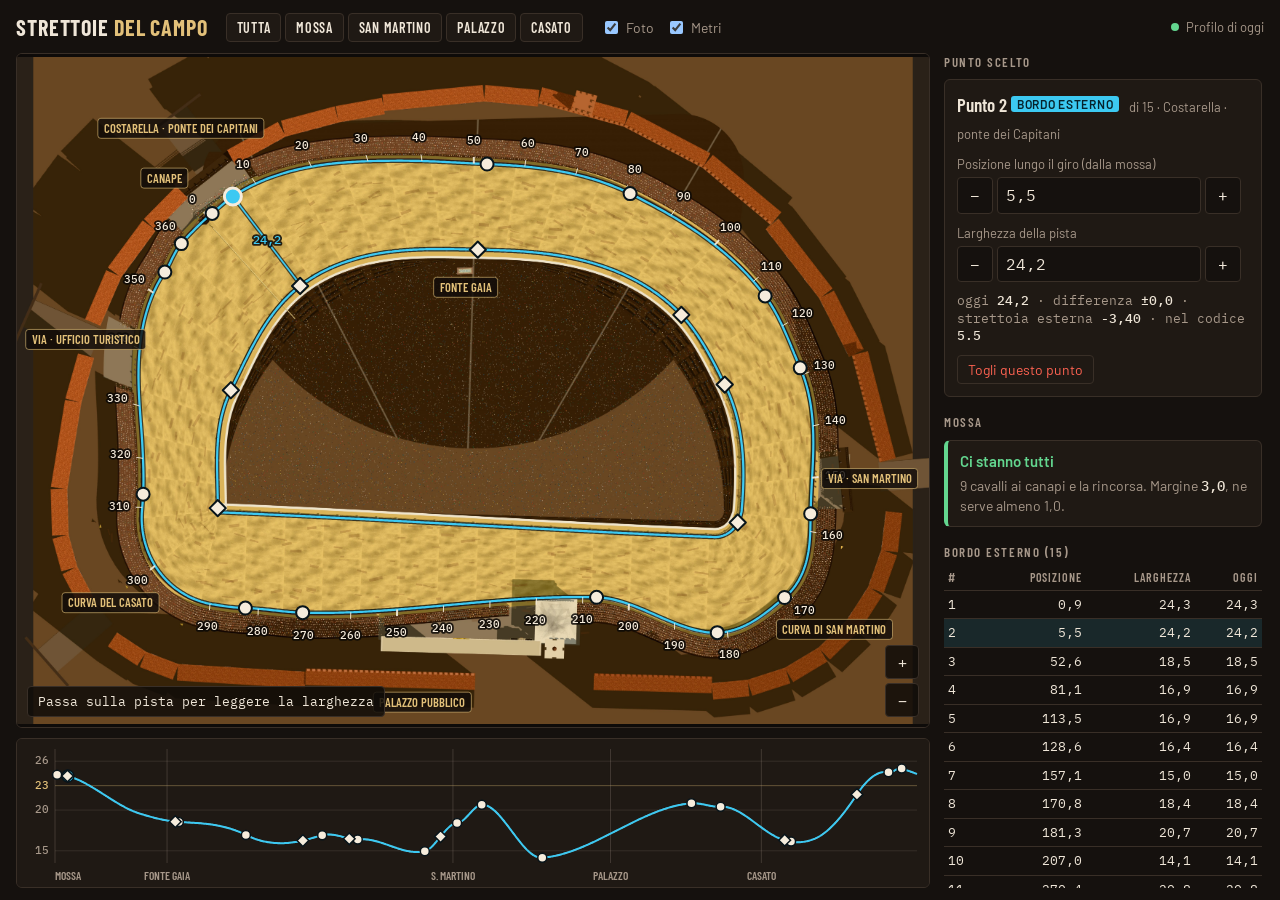
==== commit d774e2c7: "Editor strettoie: foto e profilo «oggi» dal gioco a 2b772fd (profilo v183, mossa larga, palazzi che " ====
--- a/creator/index.html
+++ b/creator/index.html
@@ -224,7 +224,7 @@
 <script>
 "use strict";
 // ── Dati: estratti dal codice del gioco (game-3d.js), non ricopiati a mano ──────
-const GEO = {"L":366.222,"H":11.5,"A":{"SM_IN":154.617,"SM_OUT":183.518,"CAS_IN":288.084,"CAS_OUT":312.106},"punti":[[0.1,-0.09],[51.6,1.85],[81.1,3],[114.617,2.95],[126.517,3.65],[136.317,4.15],[153.017,4.7],[162.517,2.6],[167.617,0.15],[171.218,-1.7],[176.918,0.4],[180.718,2.35],[186.418,4.05],[197.018,5.8],[204.318,7.55],[270.084,3.5],[288.084,3.2],[312.606,6.85],[332.906,4.7],[342.806,2.05],[360.106,0.05]],"interni":[[51.1,-0.05],[104.517,2.05],[115.817,1.65],[129.117,1.5],[296.884,-0.5],[337.906,2.9],[363.506,1.55]],"riferimenti":{"canape":365.222,"costarella":5.5,"fonteGaia":47.609,"viaSanMartino":151.117,"sanMartino":169.067,"cappella":215.75,"entrone":223.1,"palazzo":236,"casato":300.095,"viaTurismo":337.606},"samples":[[45.501,14.534,-0.669,-0.743,0,2.916],[45.198,14.805,-0.665,-0.747,0.407,2.899],[44.893,15.075,-0.66,-0.751,0.814,2.88],[44.586,15.342,-0.656,-0.755,1.221,2.86],[44.278,15.608,-0.651,-0.759,1.628,2.839],[43.969,15.872,-0.647,-0.763,2.034,2.816],[43.658,16.134,-0.642,-0.767,2.441,2.792],[43.345,16.395,-0.637,-0.771,2.848,2.766],[43.031,16.653,-0.633,-0.774,3.255,2.74],[42.715,16.91,-0.628,-0.778,3.662,2.712],[42.397,17.164,-0.623,-0.782,4.069,2.683],[42.079,17.417,-0.619,-0.786,4.476,2.653],[41.758,17.668,-0.614,-0.789,4.883,2.622],[41.436,17.917,-0.609,-0.793,5.29,2.59],[41.113,18.164,-0.605,-0.797,5.696,2.557],[40.788,18.409,-0.6,-0.8,6.103,2.523],[40.462,18.652,-0.595,-0.804,6.51,2.487],[40.134,18.893,-0.59,-0.807,6.917,2.452],[39.805,19.132,-0.585,-0.811,7.324,2.415],[39.474,19.369,-0.581,-0.814,7.731,2.377],[39.142,19.605,-0.576,-0.818,8.138,2.339],[38.809,19.838,-0.571,-0.821,8.545,2.3],[38.474,20.069,-0.566,-0.825,8.951,2.26],[38.138,20.298,-0.561,-0.828,9.358,2.22],[37.8,20.525,-0.556,-0.831,9.765,2.179],[37.462,20.751,-0.551,-0.835,10.172,2.137],[37.121,20.974,-0.546,-0.838,10.579,2.095],[36.78,21.195,-0.541,-0.841,10.986,2.052],[36.437,21.414,-0.536,-0.844,11.393,2.009],[36.093,21.631,-0.531,-0.848,11.8,1.966],[35.747,21.846,-0.526,-0.851,12.207,1.922],[35.4,22.059,-0.521,-0.854,12.613,1.877],[35.052,22.269,-0.515,-0.857,13.02,1.833],[34.703,22.478,-0.51,-0.86,13.427,1.788],[34.353,22.685,-0.505,-0.863,13.834,1.743],[34.001,22.889,-0.5,-0.866,14.241,1.697],[33.648,23.092,-0.495,-0.869,14.648,1.652],[33.294,23.292,-0.49,-0.872,15.055,1.606],[32.938,23.49,-0.484,-0.875,15.462,1.561],[32.582,23.686,-0.479,-0.878,15.869,1.515],[32.224,23.88,-0.474,-0.881,16.275,1.469],[31.865,24.072,-0.469,-0.883,16.682,1.423],[31.505,24.261,-0.463,-0.886,17.089,1.378],[31.144,24.449,-0.458,-0.889,17.496,1.332],[30.782,24.634,-0.453,-0.892,17.903,1.287],[30.418,24.817,-0.447,-0.894,18.31,1.241],[30.054,24.998,-0.442,-0.897,18.717,1.196],[29.688,25.177,-0.437,-0.9,19.124,1.151],[29.322,25.353,-0.431,-0.902,19.531,1.107],[28.954,25.528,-0.426,-0.905,19.937,1.063],[28.585,25.7,-0.42,-0.907,20.344,1.019],[28.216,25.87,-0.415,-0.91,20.751,0.976],[27.845,26.038,-0.409,-0.912,21.158,0.933],[27.473,26.203,-0.404,-0.915,21.565,0.89],[27.101,26.366,-0.399,-0.917,21.972,0.848],[26.727,26.527,-0.393,-0.92,22.379,0.807],[26.352,26.686,-0.388,-0.922,22.786,0.766],[25.977,26.843,-0.382,-0.924,23.192,0.726],[25.6,26.997,-0.376,-0.926,23.599,0.686],[25.223,27.149,-0.371,-0.929,24.006,0.647],[24.845,27.299,-0.365,-0.931,24.413,0.609],[24.465,27.446,-0.36,-0.933,24.82,0.572],[24.085,27.592,-0.354,-0.935,25.227,0.536],[23.704,27.735,-0.349,-0.937,25.634,0.5],[23.323,27.875,-0.343,-0.939,26.041,0.465],[22.94,28.014,-0.337,-0.941,26.448,0.432],[22.557,28.15,-0.332,-0.943,26.854,0.399],[22.172,28.284,-0.326,-0.945,27.261,0.367],[21.787,28.415,-0.32,-0.947,27.668,0.336],[21.401,28.544,-0.315,-0.949,28.075,0.307],[21.015,28.671,-0.309,-0.951,28.482,0.278],[20.627,28.796,-0.303,-0.953,28.889,0.251],[20.239,28.918,-0.298,-0.955,29.296,0.225],[19.851,29.038,-0.292,-0.956,29.703,0.2],[19.461,29.156,-0.286,-0.958,30.11,0.176],[19.071,29.271,-0.28,-0.96,30.516,0.154],[18.68,29.384,-0.275,-0.962,30.923,0.133],[18.288,29.495,-0.269,-0.963,31.33,0.113],[17.896,29.603,-0.263,-0.965,31.737,0.095],[17.503,29.709,-0.257,-0.966,32.144,0.078],[17.11,29.812,-0.252,-0.968,32.551,0.063],[16.716,29.913,-0.246,-0.969,32.958,0.049],[16.321,30.012,-0.24,-0.971,33.365,0.037],[15.926,30.109,-0.234,-0.972,33.772,0.027],[15.53,30.203,-0.228,-0.974,34.178,0.018],[15.133,30.295,-0.223,-0.975,34.585,0.011],[14.737,30.384,-0.217,-0.976,34.992,0.006],[14.339,30.471,-0.211,-0.978,35.399,0.002],[13.941,30.556,-0.205,-0.979,35.806,0],[13.543,30.638,-0.199,-0.98,36.213,0],[13.144,30.718,-0.193,-0.981,36.62,0],[12.744,30.795,-0.187,-0.982,37.027,0],[12.344,30.87,-0.182,-0.983,37.433,0],[11.944,30.943,-0.176,-0.984,37.84,0],[11.543,31.013,-0.17,-0.985,38.247,0],[11.142,31.081,-0.164,-0.986,38.654,0],[10.74,31.146,-0.158,-0.987,39.061,0],[10.338,31.21,-0.152,-0.988,39.468,0],[9.936,31.27,-0.146,-0.989,39.875,0],[9.533,31.328,-0.14,-0.99,40.282,0],[9.13,31.384,-0.134,-0.991,40.689,0],[8.727,31.438,-0.128,-0.992,41.095,0],[8.323,31.489,-0.122,-0.992,41.502,0],[7.919,31.537,-0.116,-0.993,41.909,0],[7.515,31.583,-0.111,-0.994,42.316,0],[7.111,31.627,-0.105,-0.995,42.723,0],[6.706,31.669,-0.099,-0.995,43.13,0],[6.301,31.707,-0.093,-0.996,43.537,0],[5.895,31.744,-0.087,-0.996,43.944,0],[5.49,31.778,-0.081,-0.997,44.351,0],[5.084,31.81,-0.075,-0.997,44.757,0],[4.679,31.839,-0.069,-0.998,45.164,0],[4.273,31.866,-0.063,-0.998,45.571,0],[3.866,31.89,-0.057,-0.998,45.978,0],[3.46,31.912,-0.051,-0.999,46.385,0],[3.054,31.931,-0.045,-0.999,46.792,0],[2.647,31.948,-0.039,-0.999,47.199,0],[2.24,31.963,-0.033,-0.999,47.606,0],[1.834,31.975,-0.027,-1,48.013,0],[1.427,31.985,-0.021,-1,48.419,0],[1.02,31.992,-0.015,-1,48.826,0],[0.613,31.997,-0.009,-1,49.233,0],[0.206,32,-0.003,-1,49.64,0],[-0.2,32,0.003,-1,50.047,0],[-0.607,31.997,0.009,-1,50.454,0],[-1.014,31.992,0.015,-1,50.861,0],[-1.421,31.985,0.021,-1,51.268,0],[-1.828,31.975,0.027,-1,51.674,0],[-2.234,31.963,0.033,-0.999,52.081,0],[-2.641,31.949,0.039,-0.999,52.488,0],[-3.048,31.932,0.045,-0.999,52.895,0],[-3.454,31.912,0.051,-0.999,53.302,0],[-3.86,31.89,0.057,-0.998,53.709,0],[-4.266,31.866,0.063,-0.998,54.116,0],[-4.672,31.839,0.069,-0.998,54.523,0],[-5.078,31.81,0.075,-0.997,54.93,0],[-5.484,31.779,0.081,-0.997,55.336,0],[-5.889,31.744,0.087,-0.996,55.743,0],[-6.295,31.708,0.093,-0.996,56.15,0],[-6.7,31.669,0.099,-0.995,56.557,0],[-7.105,31.628,0.104,-0.995,56.964,0],[-7.509,31.584,0.11,-0.994,57.371,0],[-7.913,31.538,0.116,-0.993,57.778,0],[-8.317,31.489,0.122,-0.992,58.185,0],[-8.721,31.438,0.128,-0.992,58.592,0],[-9.124,31.385,0.134,-0.991,58.998,0],[-9.527,31.329,0.14,-0.99,59.405,0],[-9.93,31.271,0.146,-0.989,59.812,0],[-10.332,31.21,0.152,-0.988,60.219,0],[-10.734,31.147,0.158,-0.987,60.626,0],[-11.136,31.082,0.164,-0.986,61.033,0],[-11.537,31.014,0.17,-0.986,61.44,0],[-11.938,30.944,0.176,-0.984,61.847,0],[-12.338,30.871,0.181,-0.983,62.254,0],[-12.738,30.796,0.187,-0.982,62.66,0],[-13.138,30.719,0.193,-0.981,63.067,0],[-13.537,30.639,0.199,-0.98,63.474,0],[-13.935,30.557,0.205,-0.979,63.881,0],[-14.333,30.472,0.211,-0.978,64.288,0],[-14.731,30.385,0.217,-0.976,64.695,0],[-15.128,30.296,0.222,-0.975,65.102,0],[-15.524,30.204,0.228,-0.974,65.509,0],[-15.92,30.11,0.234,-0.972,65.915,0],[-16.315,30.014,0.24,-0.971,66.322,0],[-16.71,29.915,0.246,-0.969,66.729,0],[-17.104,29.814,0.252,-0.968,67.136,0],[-17.497,29.71,0.257,-0.966,67.543,0],[-17.89,29.604,0.263,-0.965,67.95,0],[-18.283,29.496,0.269,-0.963,68.357,0],[-18.674,29.386,0.275,-0.962,68.764,0],[-19.065,29.273,0.28,-0.96,69.171,0],[-19.455,29.157,0.286,-0.958,69.577,0],[-19.845,29.04,0.292,-0.956,69.984,0],[-20.234,28.92,0.298,-0.955,70.391,0],[-20.622,28.798,0.303,-0.953,70.798,0],[-21.009,28.673,0.309,-0.951,71.205,0],[-21.396,28.546,0.315,-0.949,71.612,0],[-21.781,28.417,0.32,-0.947,72.019,0],[-22.167,28.286,0.326,-0.945,72.426,0],[-22.551,28.152,0.332,-0.943,72.833,0],[-22.934,28.016,0.337,-0.941,73.239,0],[-23.317,27.877,0.343,-0.939,73.646,0],[-23.699,27.737,0.349,-0.937,74.053,0],[-24.08,27.594,0.354,-0.935,74.46,0],[-24.46,27.449,0.36,-0.933,74.867,0],[-24.839,27.301,0.365,-0.931,75.274,0],[-25.217,27.151,0.371,-0.929,75.681,0],[-25.595,26.999,0.376,-0.926,76.088,0],[-25.971,26.845,0.382,-0.924,76.495,0],[-26.347,26.688,0.387,-0.922,76.901,0],[-26.721,26.53,0.393,-0.92,77.308,0],[-27.095,26.369,0.398,-0.917,77.715,0],[-27.468,26.205,0.404,-0.915,78.122,0],[-27.839,26.04,0.409,-0.912,78.529,0],[-28.21,25.872,0.415,-0.91,78.936,0],[-28.58,25.702,0.42,-0.907,79.343,0],[-28.949,25.53,0.426,-0.905,79.75,0],[-29.316,25.356,0.431,-0.902,80.157,0],[-29.683,25.179,0.437,-0.9,80.563,0],[-30.048,25.001,0.442,-0.897,80.97,0],[-30.413,24.82,0.447,-0.894,81.377,0],[-30.776,24.637,0.453,-0.892,81.784,0],[-31.139,24.452,0.458,-0.889,82.191,0],[-31.5,24.264,0.463,-0.886,82.598,0],[-31.86,24.075,0.469,-0.883,83.005,0],[-32.219,23.883,0.474,-0.881,83.412,0],[-32.576,23.689,0.479,-0.878,83.818,0],[-32.933,23.493,0.484,-0.875,84.225,0],[-33.288,23.295,0.49,-0.872,84.632,0],[-33.643,23.095,0.495,-0.869,85.039,0],[-33.996,22.892,0.5,-0.866,85.446,0],[-34.347,22.688,0.505,-0.863,85.853,0],[-34.698,22.481,0.51,-0.86,86.26,0],[-35.047,22.273,0.515,-0.857,86.667,0],[-35.395,22.062,0.521,-0.854,87.074,0],[-35.742,21.849,0.526,-0.851,87.48,0],[-36.087,21.634,0.531,-0.848,87.887,0],[-36.432,21.417,0.536,-0.844,88.294,0],[-36.775,21.198,0.541,-0.841,88.701,0],[-37.116,20.977,0.546,-0.838,89.108,0],[-37.456,20.754,0.551,-0.835,89.515,0],[-37.795,20.529,0.556,-0.831,89.922,0],[-38.133,20.302,0.561,-0.828,90.329,0],[-38.469,20.072,0.566,-0.825,90.736,0],[-38.804,19.841,0.571,-0.821,91.142,0],[-39.137,19.608,0.576,-0.818,91.549,0],[-39.469,19.373,0.58,-0.814,91.956,0],[-39.8,19.136,0.585,-0.811,92.363,0],[-40.129,18.897,0.59,-0.807,92.77,0],[-40.457,18.656,0.595,-0.804,93.177,0],[-40.783,18.412,0.6,-0.8,93.584,0],[-41.108,18.167,0.605,-0.797,93.991,0],[-41.432,17.921,0.609,-0.793,94.398,0],[-41.753,17.672,0.614,-0.789,94.804,0],[-42.074,17.421,0.619,-0.786,95.211,0],[-42.393,17.168,0.623,-0.782,95.618,0],[-42.71,16.914,0.628,-0.778,96.025,0],[-43.026,16.657,0.633,-0.774,96.432,0],[-43.34,16.399,0.637,-0.771,96.839,0],[-43.653,16.138,0.642,-0.767,97.246,0],[-43.964,15.876,0.647,-0.763,97.653,0],[-44.274,15.612,0.651,-0.759,98.059,0],[-44.582,15.346,0.656,-0.755,98.466,0],[-44.888,15.079,0.66,-0.751,98.873,0],[-45.193,14.809,0.665,-0.747,99.28,0],[-45.496,14.538,0.669,-0.743,99.687,0],[-45.798,14.265,0.673,-0.739,100.094,0],[-46.098,13.99,0.678,-0.735,100.501,0],[-46.396,13.713,0.682,-0.731,100.908,0],[-46.693,13.435,0.687,-0.727,101.315,0],[-46.988,13.154,0.691,-0.723,101.721,0],[-47.281,12.872,0.695,-0.719,102.128,0],[-47.573,12.588,0.7,-0.715,102.535,0],[-47.863,12.303,0.704,-0.71,102.942,0],[-48.151,12.016,0.708,-0.706,103.349,0],[-48.437,11.727,0.712,-0.702,103.756,0],[-48.722,11.436,0.716,-0.698,104.163,0],[-49.005,11.144,0.721,-0.693,104.57,0],[-49.286,10.85,0.725,-0.689,104.977,0],[-49.565,10.554,0.729,-0.685,105.383,0],[-49.843,10.256,0.733,-0.68,105.79,0],[-50.119,9.957,0.737,-0.676,106.197,0],[-50.393,9.657,0.741,-0.671,106.604,0],[-50.665,9.354,0.745,-0.667,107.011,0],[-50.936,9.05,0.749,-0.663,107.418,0],[-51.205,8.745,0.753,-0.658,107.825,0],[-51.471,8.438,0.757,-0.653,108.232,0],[-51.736,8.129,0.761,-0.649,108.639,0],[-51.999,7.818,0.765,-0.644,109.045,0],[-52.261,7.506,0.769,-0.64,109.452,0],[-52.52,7.193,0.772,-0.635,109.859,0],[-52.778,6.878,0.776,-0.631,110.266,0],[-53.033,6.561,0.78,-0.626,110.673,0],[-53.287,6.243,0.784,-0.621,111.08,0],[-53.539,5.924,0.787,-0.617,111.487,0],[-53.789,5.603,0.791,-0.612,111.894,0],[-54.037,5.28,0.795,-0.607,112.3,0],[-54.283,4.956,0.798,-0.602,112.707,0],[-54.527,4.63,0.802,-0.598,113.114,0],[-54.769,4.303,0.805,-0.593,113.521,0],[-55.009,3.975,0.809,-0.588,113.928,0],[-55.247,3.645,0.812,-0.583,114.335,0],[-55.484,3.314,0.816,-0.578,114.742,0],[-55.718,2.981,0.819,-0.573,115.149,0],[-55.95,2.647,0.823,-0.568,115.556,0],[-56.18,2.312,0.826,-0.563,115.962,0],[-56.409,1.975,0.83,-0.558,116.369,0],[-56.635,1.637,0.833,-0.553,116.776,0],[-56.859,1.297,0.836,-0.548,117.183,0],[-57.081,0.956,0.839,-0.543,117.59,0],[-57.301,0.614,0.843,-0.538,117.997,0],[-57.519,0.27,0.846,-0.533,118.404,0],[-57.735,-0.074,0.849,-0.528,118.811,0],[-57.949,-0.421,0.852,-0.523,119.218,0],[-58.161,-0.768,0.855,-0.518,119.624,0],[-58.371,-1.117,0.858,-0.513,120.031,0],[-58.578,-1.466,0.861,-0.508,120.438,0],[-58.784,-1.818,0.864,-0.503,120.845,0],[-58.988,-2.17,0.867,-0.498,121.252,0],[-59.189,-2.524,0.87,-0.492,121.659,0],[-59.388,-2.878,0.873,-0.487,122.066,0],[-59.585,-3.234,0.876,-0.482,122.473,0],[-59.78,-3.591,0.879,-0.477,122.88,0],[-59.973,-3.95,0.882,-0.471,123.286,0],[-60.164,-4.309,0.885,-0.466,123.693,0],[-60.352,-4.67,0.888,-0.461,124.1,0],[-60.539,-5.031,0.89,-0.455,124.507,0],[-60.723,-5.394,0.893,-0.45,124.914,0],[-60.905,-5.758,0.896,-0.445,125.321,0],[-61.085,-6.123,0.898,-0.439,125.728,0],[-61.263,-6.489,0.901,-0.434,126.135,0],[-61.438,-6.856,0.904,-0.429,126.541,0],[-61.611,-7.224,0.906,-0.423,126.948,0],[-61.782,-7.593,0.909,-0.418,127.355,0],[-61.951,-7.964,0.911,-0.412,127.762,0],[-62.118,-8.335,0.913,-0.407,128.169,0],[-62.282,-8.707,0.916,-0.401,128.576,0],[-62.445,-9.08,0.918,-0.396,128.983,0],[-62.605,-9.454,0.921,-0.39,129.39,0],[-62.762,-9.829,0.923,-0.385,129.797,0],[-62.918,-10.205,0.925,-0.379,130.203,0],[-63.071,-10.582,0.928,-0.374,130.61,0],[-63.222,-10.96,0.93,-0.368,131.017,0],[-63.371,-11.339,0.932,-0.363,131.424,0],[-63.517,-11.719,0.934,-0.357,131.831,0],[-63.661,-12.099,0.936,-0.351,132.238,0],[-63.803,-12.48,0.938,-0.346,132.645,0],[-63.943,-12.863,0.94,-0.34,133.052,0],[-64.08,-13.246,0.942,-0.335,133.459,0],[-64.215,-13.629,0.944,-0.329,133.865,0],[-64.348,-14.014,0.946,-0.323,134.272,0],[-64.478,-14.399,0.948,-0.318,134.679,0],[-64.606,-14.786,0.95,-0.312,135.086,0],[-64.732,-15.173,0.952,-0.306,135.493,0],[-64.855,-15.56,0.954,-0.301,135.9,0],[-64.977,-15.949,0.956,-0.295,136.307,0],[-65.095,-16.338,0.957,-0.289,136.714,0],[-65.212,-16.728,0.959,-0.283,137.121,0],[-65.326,-17.118,0.961,-0.278,137.527,0],[-65.438,-17.51,0.962,-0.272,137.934,0],[-65.547,-17.901,0.964,-0.266,138.341,0],[-65.654,-18.294,0.966,-0.26,138.748,0],[-65.759,-18.687,0.967,-0.255,139.155,0],[-65.862,-19.081,0.969,-0.249,139.562,0],[-65.962,-19.475,0.97,-0.243,139.969,0],[-66.059,-19.87,0.971,-0.237,140.376,0],[-66.155,-20.266,0.973,-0.231,140.782,0],[-66.248,-20.662,0.974,-0.226,141.189,0],[-66.338,-21.059,0.976,-0.22,141.596,0],[-66.426,-21.456,0.977,-0.214,142.003,0],[-66.512,-21.854,0.978,-0.208,142.41,0],[-66.596,-22.252,0.979,-0.202,142.817,0],[-66.677,-22.651,0.981,-0.196,143.224,0],[-66.755,-23.05,0.982,-0.19,143.631,0],[-66.832,-23.449,0.983,-0.185,144.038,0],[-66.906,-23.85,0.984,-0.179,144.444,0],[-66.977,-24.25,0.985,-0.173,144.851,0],[-67.046,-24.651,0.986,-0.167,145.258,0],[-67.113,-25.052,0.987,-0.161,145.665,0],[-67.177,-25.454,0.988,-0.155,146.072,0],[-67.239,-25.856,0.989,-0.149,146.479,0],[-67.299,-26.259,0.99,-0.143,146.886,0],[-67.356,-26.662,0.991,-0.137,147.293,0],[-67.41,-27.065,0.991,-0.131,147.7,0],[-67.463,-27.468,0.992,-0.125,148.106,0],[-67.513,-27.872,0.993,-0.12,148.513,0],[-67.56,-28.276,0.994,-0.114,148.92,0],[-67.605,-28.681,0.994,-0.108,149.327,0],[-67.648,-29.085,0.995,-0.102,149.734,0],[-67.688,-29.49,0.995,-0.096,150.141,0],[-67.725,-29.895,0.996,-0.09,150.548,0],[-67.761,-30.301,0.996,-0.084,150.955,0],[-67.794,-30.706,0.997,-0.078,151.362,0],[-67.824,-31.112,0.997,-0.072,151.768,0],[-67.852,-31.518,0.998,-0.066,152.175,0],[-67.878,-31.924,0.998,-0.06,152.582,0],[-67.901,-32.33,0.999,-0.054,152.989,0],[-67.922,-32.737,0.999,-0.048,153.396,0],[-67.94,-33.143,0.999,-0.042,153.803,0],[-67.956,-33.55,0.999,-0.036,154.21,0],[-67.969,-33.956,1,-0.03,154.617,0],[-67.98,-34.363,1,-0.024,155.023,0],[-67.989,-34.77,1,-0.018,155.43,0],[-67.995,-35.177,1,-0.012,155.837,0],[-67.999,-35.584,1,-0.006,156.244,0],[-68,-35.991,1,0.005,156.651,0],[-67.995,-36.398,1,0.025,157.058,0],[-67.98,-36.804,0.999,0.05,157.465,0],[-67.954,-37.211,0.997,0.076,157.872,0],[-67.918,-37.616,0.995,0.101,158.279,0],[-67.872,-38.02,0.992,0.126,158.686,0],[-67.815,-38.424,0.988,0.151,159.093,0],[-67.749,-38.825,0.984,0.177,159.5,0],[-67.672,-39.225,0.979,0.202,159.908,0],[-67.585,-39.623,0.974,0.226,160.315,0],[-67.487,-40.018,0.968,0.251,160.722,0],[-67.38,-40.411,0.961,0.276,161.129,0],[-67.263,-40.8,0.954,0.3,161.536,0],[-67.136,-41.187,0.946,0.324,161.943,0],[-66.999,-41.571,0.937,0.348,162.35,0],[-66.852,-41.95,0.928,0.372,162.757,0],[-66.696,-42.326,0.919,0.395,163.164,0],[-66.53,-42.698,0.908,0.419,163.571,0],[-66.355,-43.066,0.897,0.442,163.978,0],[-66.171,-43.429,0.886,0.464,164.386,0],[-65.977,-43.787,0.874,0.487,164.793,0],[-65.775,-44.14,0.861,0.509,165.2,0],[-65.563,-44.488,0.848,0.53,165.607,0],[-65.343,-44.83,0.834,0.552,166.014,0],[-65.114,-45.166,0.82,0.573,166.421,0],[-64.877,-45.497,0.805,0.594,166.828,0],[-64.631,-45.822,0.789,0.614,167.235,0],[-64.377,-46.14,0.774,0.634,167.642,0],[-64.115,-46.451,0.757,0.653,168.049,0],[-63.845,-46.756,0.74,0.672,168.456,0],[-63.568,-47.054,0.723,0.691,168.863,0],[-63.283,-47.345,0.705,0.709,169.271,0],[-62.99,-47.628,0.687,0.727,169.678,0],[-62.691,-47.904,0.668,0.744,170.085,0],[-62.385,-48.172,0.649,0.761,170.492,0],[-62.072,-48.432,0.629,0.777,170.899,0],[-61.752,-48.685,0.61,0.793,171.306,0],[-61.426,-48.929,0.589,0.808,171.713,0],[-61.094,-49.164,0.568,0.823,172.12,0],[-60.756,-49.391,0.547,0.837,172.527,0],[-60.413,-49.61,0.526,0.851,172.934,0],[-60.064,-49.819,0.504,0.864,173.341,0],[-59.71,-50.02,0.482,0.876,173.748,0],[-59.351,-50.212,0.459,0.888,174.156,0],[-58.987,-50.394,0.437,0.9,174.563,0],[-58.618,-50.567,0.414,0.91,174.97,0],[-58.245,-50.731,0.39,0.921,175.377,0],[-57.869,-50.885,0.367,0.93,175.784,0],[-57.488,-51.029,0.343,0.939,176.191,0],[-57.104,-51.164,0.319,0.948,176.598,0],[-56.716,-51.289,0.295,0.956,177.005,0],[-56.326,-51.404,0.27,0.963,177.412,0],[-55.933,-51.509,0.246,0.969,177.819,0],[-55.537,-51.604,0.221,0.975,178.226,0],[-55.139,-51.689,0.196,0.981,178.633,0],[-54.739,-51.764,0.171,0.985,179.041,0],[-54.337,-51.828,0.146,0.989,179.448,0],[-53.933,-51.883,0.121,0.993,179.855,0],[-53.528,-51.927,0.096,0.995,180.262,0],[-53.123,-51.961,0.07,0.998,180.669,0],[-52.716,-51.984,0.045,0.999,181.076,0],[-52.31,-51.997,0.016,1,181.483,0],[-51.903,-51.997,-0.014,1,181.89,0],[-51.496,-51.986,-0.028,1,182.297,0],[-51.089,-51.974,-0.028,1,182.704,0],[-50.682,-51.963,-0.028,1,183.111,0],[-50.276,-51.952,-0.028,1,183.518,0],[-49.869,-51.94,-0.028,1,183.925,0],[-49.462,-51.929,-0.028,1,184.331,0],[-49.055,-51.917,-0.028,1,184.738,0],[-48.649,-51.906,-0.028,1,185.145,0],[-48.242,-51.895,-0.028,1,185.552,0],[-47.835,-51.883,-0.028,1,185.959,0],[-47.429,-51.872,-0.028,1,186.366,0],[-47.022,-51.86,-0.028,1,186.773,0],[-46.615,-51.849,-0.028,1,187.18,0],[-46.208,-51.838,-0.028,1,187.586,0],[-45.802,-51.826,-0.028,1,187.993,0],[-45.395,-51.815,-0.028,1,188.4,0],[-44.988,-51.803,-0.028,1,188.807,0],[-44.582,-51.792,-0.028,1,189.214,0],[-44.175,-51.781,-0.028,1,189.621,0],[-43.768,-51.769,-0.028,1,190.028,0],[-43.361,-51.758,-0.028,1,190.435,0],[-42.955,-51.746,-0.028,1,190.841,0],[-42.548,-51.735,-0.028,1,191.248,0],[-42.141,-51.724,-0.028,1,191.655,0],[-41.735,-51.712,-0.028,1,192.062,0],[-41.328,-51.701,-0.028,1,192.469,0],[-40.921,-51.689,-0.028,1,192.876,0],[-40.514,-51.678,-0.028,1,193.283,0],[-40.108,-51.667,-0.028,1,193.69,0],[-39.701,-51.655,-0.028,1,194.096,0],[-39.294,-51.644,-0.028,1,194.503,0],[-38.888,-51.632,-0.028,1,194.91,0],[-38.481,-51.621,-0.028,1,195.317,0],[-38.074,-51.61,-0.028,1,195.724,0],[-37.667,-51.598,-0.028,1,196.131,0],[-37.261,-51.587,-0.028,1,196.538,0],[-36.854,-51.575,-0.028,1,196.945,0],[-36.447,-51.564,-0.028,1,197.351,0],[-36.041,-51.553,-0.028,1,197.758,0],[-35.634,-51.541,-0.028,1,198.165,0],[-35.227,-51.53,-0.028,1,198.572,0],[-34.82,-51.518,-0.028,1,198.979,0],[-34.414,-51.507,-0.028,1,199.386,0],[-34.007,-51.496,-0.028,1,199.793,0],[-33.6,-51.484,-0.028,1,200.2,0],[-33.194,-51.473,-0.028,1,200.606,0],[-32.787,-51.461,-0.028,1,201.013,0],[-32.38,-51.45,-0.028,1,201.42,0],[-31.973,-51.439,-0.028,1,201.827,0],[-31.567,-51.427,-0.028,1,202.234,0],[-31.16,-51.416,-0.028,1,202.641,0],[-30.753,-51.404,-0.028,1,203.048,0],[-30.347,-51.393,-0.028,1,203.455,0],[-29.94,-51.381,-0.028,1,203.861,0],[-29.533,-51.37,-0.028,1,204.268,0],[-29.126,-51.359,-0.028,1,204.675,0],[-28.72,-51.347,-0.028,1,205.082,0],[-28.313,-51.336,-0.028,1,205.489,0],[-27.906,-51.324,-0.028,1,205.896,0],[-27.5,-51.313,-0.028,1,206.303,0],[-27.093,-51.302,-0.028,1,206.71,0],[-26.686,-51.29,-0.028,1,207.116,0],[-26.279,-51.279,-0.028,1,207.523,0],[-25.873,-51.267,-0.028,1,207.93,0],[-25.466,-51.256,-0.028,1,208.337,0],[-25.059,-51.245,-0.028,1,208.744,0],[-24.653,-51.233,-0.028,1,209.151,0],[-24.246,-51.222,-0.028,1,209.558,0],[-23.839,-51.21,-0.028,1,209.964,0],[-23.432,-51.199,-0.028,1,210.371,0],[-23.026,-51.188,-0.028,1,210.778,0],[-22.619,-51.176,-0.028,1,211.185,0],[-22.212,-51.165,-0.028,1,211.592,0],[-21.806,-51.153,-0.028,1,211.999,0],[-21.399,-51.142,-0.028,1,212.406,0],[-20.992,-51.131,-0.028,1,212.813,0],[-20.585,-51.119,-0.028,1,213.219,0],[-20.179,-51.108,-0.028,1,213.626,0],[-19.772,-51.096,-0.028,1,214.033,0],[-19.365,-51.085,-0.028,1,214.44,0],[-18.959,-51.074,-0.028,1,214.847,0],[-18.552,-51.062,-0.028,1,215.254,0],[-18.145,-51.051,-0.028,1,215.661,0],[-17.738,-51.039,-0.028,1,216.068,0],[-17.332,-51.028,-0.028,1,216.474,0],[-16.925,-51.017,-0.028,1,216.881,0],[-16.518,-51.005,-0.028,1,217.288,0],[-16.112,-50.994,-0.028,1,217.695,0],[-15.705,-50.982,-0.028,1,218.102,0],[-15.298,-50.971,-0.028,1,218.509,0],[-14.891,-50.96,-0.028,1,218.916,0],[-14.485,-50.948,-0.028,1,219.323,0],[-14.078,-50.937,-0.028,1,219.729,0],[-13.671,-50.925,-0.028,1,220.136,0],[-13.265,-50.914,-0.028,1,220.543,0],[-12.858,-50.903,-0.028,1,220.95,0],[-12.451,-50.891,-0.028,1,221.357,0],[-12.044,-50.88,-0.028,1,221.764,0],[-11.638,-50.868,-0.028,1,222.171,0],[-11.231,-50.857,-0.028,1,222.578,0],[-10.824,-50.846,-0.028,1,222.984,0],[-10.418,-50.834,-0.028,1,223.391,0],[-10.011,-50.823,-0.028,1,223.798,0],[-9.604,-50.811,-0.028,1,224.205,0],[-9.197,-50.8,-0.028,1,224.612,0],[-8.791,-50.789,-0.028,1,225.019,0],[-8.384,-50.777,-0.028,1,225.426,0],[-7.977,-50.766,-0.028,1,225.833,0],[-7.571,-50.754,-0.028,1,226.239,0],[-7.164,-50.743,-0.028,1,226.646,0],[-6.757,-50.732,-0.028,1,227.053,0],[-6.35,-50.72,-0.028,1,227.46,0],[-5.944,-50.709,-0.028,1,227.867,0],[-5.537,-50.697,-0.028,1,228.274,0],[-5.13,-50.686,-0.028,1,228.681,0],[-4.724,-50.674,-0.028,1,229.088,0],[-4.317,-50.663,-0.028,1,229.494,0],[-3.91,-50.652,-0.028,1,229.901,0],[-3.503,-50.64,-0.028,1,230.308,0],[-3.097,-50.629,-0.028,1,230.715,0],[-2.69,-50.617,-0.028,1,231.122,0],[-2.283,-50.606,-0.028,1,231.529,0],[-1.877,-50.595,-0.028,1,231.936,0],[-1.47,-50.583,-0.028,1,232.343,0],[-1.063,-50.572,-0.028,1,232.749,0],[-0.656,-50.56,-0.028,1,233.156,0],[-0.25,-50.549,-0.028,1,233.563,0],[0.157,-50.538,-0.028,1,233.97,0],[0.564,-50.526,-0.028,1,234.377,0],[0.97,-50.515,-0.028,1,234.784,0],[1.377,-50.503,-0.028,1,235.191,0],[1.784,-50.492,-0.028,1,235.598,0],[2.191,-50.481,-0.028,1,236.004,0],[2.597,-50.469,-0.028,1,236.411,0],[3.004,-50.458,-0.028,1,236.818,0],[3.411,-50.446,-0.028,1,237.225,0],[3.817,-50.435,-0.028,1,237.632,0],[4.224,-50.424,-0.028,1,238.039,0],[4.631,-50.412,-0.028,1,238.446,0],[5.038,-50.401,-0.028,1,238.853,0],[5.444,-50.389,-0.028,1,239.259,0],[5.851,-50.378,-0.028,1,239.666,0],[6.258,-50.367,-0.028,1,240.073,0],[6.664,-50.355,-0.028,1,240.48,0],[7.071,-50.344,-0.028,1,240.887,0],[7.478,-50.332,-0.028,1,241.294,0],[7.885,-50.321,-0.028,1,241.701,0],[8.291,-50.31,-0.028,1,242.108,0],[8.698,-50.298,-0.028,1,242.514,0],[9.105,-50.287,-0.028,1,242.921,0],[9.511,-50.275,-0.028,1,243.328,0],[9.918,-50.264,-0.028,1,243.735,0],[10.325,-50.253,-0.028,1,244.142,0],[10.732,-50.241,-0.028,1,244.549,0],[11.138,-50.23,-0.028,1,244.956,0],[11.545,-50.218,-0.028,1,245.363,0],[11.952,-50.207,-0.028,1,245.769,0],[12.358,-50.196,-0.028,1,246.176,0],[12.765,-50.184,-0.028,1,246.583,0],[13.172,-50.173,-0.028,1,246.99,0],[13.579,-50.161,-0.028,1,247.397,0],[13.985,-50.15,-0.028,1,247.804,0],[14.392,-50.139,-0.028,1,248.211,0],[14.799,-50.127,-0.028,1,248.618,0],[15.205,-50.116,-0.028,1,249.024,0],[15.612,-50.104,-0.028,1,249.431,0],[16.019,-50.093,-0.028,1,249.838,0],[16.426,-50.082,-0.028,1,250.245,0],[16.832,-50.07,-0.028,1,250.652,0],[17.239,-50.059,-0.028,1,251.059,0],[17.646,-50.047,-0.028,1,251.466,0],[18.052,-50.036,-0.028,1,251.873,0],[18.459,-50.025,-0.028,1,252.279,0],[18.866,-50.013,-0.028,1,252.686,0],[19.273,-50.002,-0.028,1,253.093,0],[19.679,-49.99,-0.028,1,253.5,0],[20.086,-49.979,-0.028,1,253.907,0],[20.493,-49.967,-0.028,1,254.314,0],[20.899,-49.956,-0.028,1,254.721,0],[21.306,-49.945,-0.028,1,255.128,0],[21.713,-49.933,-0.028,1,255.534,0],[22.12,-49.922,-0.028,1,255.941,0],[22.526,-49.91,-0.028,1,256.348,0],[22.933,-49.899,-0.028,1,256.755,0],[23.34,-49.888,-0.028,1,257.162,0],[23.746,-49.876,-0.028,1,257.569,0],[24.153,-49.865,-0.028,1,257.976,0],[24.56,-49.853,-0.028,1,258.383,0],[24.967,-49.842,-0.028,1,258.789,0],[25.373,-49.831,-0.028,1,259.196,0],[25.78,-49.819,-0.028,1,259.603,0],[26.187,-49.808,-0.028,1,260.01,0],[26.593,-49.796,-0.028,1,260.417,0],[27,-49.785,-0.028,1,260.824,0],[27.407,-49.774,-0.028,1,261.231,0],[27.814,-49.762,-0.028,1,261.638,0],[28.22,-49.751,-0.028,1,262.044,0],[28.627,-49.739,-0.028,1,262.451,0],[29.034,-49.728,-0.028,1,262.858,0],[29.44,-49.717,-0.028,1,263.265,0],[29.847,-49.705,-0.028,1,263.672,0],[30.254,-49.694,-0.028,1,264.079,0],[30.661,-49.682,-0.028,1,264.486,0],[31.067,-49.671,-0.028,1,264.893,0],[31.474,-49.66,-0.028,1,265.299,0],[31.881,-49.648,-0.028,1,265.706,0],[32.287,-49.637,-0.028,1,266.113,0],[32.694,-49.625,-0.028,1,266.52,0],[33.101,-49.614,-0.028,1,266.927,0],[33.508,-49.603,-0.028,1,267.334,0],[33.914,-49.591,-0.028,1,267.741,0],[34.321,-49.58,-0.028,1,268.147,0],[34.728,-49.568,-0.028,1,268.554,0],[35.134,-49.557,-0.028,1,268.961,0],[35.541,-49.546,-0.028,1,269.368,0],[35.948,-49.534,-0.028,1,269.775,0],[36.355,-49.523,-0.028,1,270.182,0],[36.761,-49.511,-0.028,1,270.589,0],[37.168,-49.5,-0.028,1,270.996,0],[37.575,-49.489,-0.028,1,271.402,0],[37.981,-49.477,-0.028,1,271.809,0],[38.388,-49.466,-0.028,1,272.216,0],[38.795,-49.454,-0.028,1,272.623,0],[39.202,-49.443,-0.028,1,273.03,0],[39.608,-49.432,-0.028,1,273.437,0],[40.015,-49.42,-0.028,1,273.844,0],[40.422,-49.409,-0.028,1,274.251,0],[40.828,-49.397,-0.028,1,274.657,0],[41.235,-49.386,-0.028,1,275.064,0],[41.642,-49.375,-0.028,1,275.471,0],[42.049,-49.363,-0.028,1,275.878,0],[42.455,-49.352,-0.028,1,276.285,0],[42.862,-49.34,-0.028,1,276.692,0],[43.269,-49.329,-0.028,1,277.099,0],[43.675,-49.318,-0.028,1,277.506,0],[44.082,-49.306,-0.028,1,277.912,0],[44.489,-49.295,-0.028,1,278.319,0],[44.896,-49.283,-0.028,1,278.726,0],[45.302,-49.272,-0.028,1,279.133,0],[45.709,-49.26,-0.028,1,279.54,0],[46.116,-49.249,-0.028,1,279.947,0],[46.522,-49.238,-0.028,1,280.354,0],[46.929,-49.226,-0.028,1,280.761,0],[47.336,-49.215,-0.028,1,281.167,0],[47.743,-49.203,-0.028,1,281.574,0],[48.149,-49.192,-0.028,1,281.981,0],[48.556,-49.181,-0.028,1,282.388,0],[48.963,-49.169,-0.028,1,282.795,0],[49.369,-49.158,-0.028,1,283.202,0],[49.776,-49.146,-0.028,1,283.609,0],[50.183,-49.135,-0.028,1,284.016,0],[50.59,-49.124,-0.028,1,284.422,0],[50.996,-49.112,-0.028,1,284.829,0],[51.403,-49.101,-0.028,1,285.236,0],[51.81,-49.089,-0.028,1,285.643,0],[52.216,-49.078,-0.028,1,286.05,0],[52.623,-49.067,-0.028,1,286.457,0],[53.03,-49.055,-0.028,1,286.864,0],[53.437,-49.044,-0.028,1,287.271,0],[53.843,-49.032,-0.028,1,287.677,0],[54.25,-49.021,-0.028,1,288.084,0],[54.657,-49.01,-0.026,1,288.491,0],[55.064,-49,-0.022,1,288.898,0],[55.47,-48.991,-0.036,0.999,289.305,0],[55.877,-48.97,-0.067,0.998,289.712,0],[56.283,-48.937,-0.099,0.995,290.119,0],[56.687,-48.89,-0.13,0.992,290.527,0],[57.09,-48.831,-0.161,0.987,290.934,0],[57.491,-48.759,-0.192,0.981,291.341,0],[57.889,-48.675,-0.222,0.975,291.748,0],[58.285,-48.578,-0.253,0.968,292.155,0],[58.677,-48.469,-0.283,0.959,292.562,0],[59.066,-48.348,-0.313,0.95,292.97,0],[59.451,-48.214,-0.342,0.94,293.377,0],[59.831,-48.069,-0.372,0.928,293.784,0],[60.207,-47.912,-0.401,0.916,294.191,0],[60.577,-47.743,-0.429,0.903,294.598,0],[60.942,-47.562,-0.457,0.889,295.006,0],[61.301,-47.371,-0.485,0.875,295.413,0],[61.654,-47.168,-0.512,0.859,295.82,0],[62.001,-46.954,-0.539,0.843,296.227,0],[62.341,-46.729,-0.565,0.825,296.634,0],[62.673,-46.494,-0.59,0.807,297.042,0],[62.998,-46.249,-0.615,0.788,297.449,0],[63.315,-45.993,-0.64,0.769,297.856,0],[63.624,-45.728,-0.663,0.748,298.263,0],[63.924,-45.453,-0.686,0.727,298.67,0],[64.216,-45.169,-0.709,0.705,299.078,0],[64.499,-44.876,-0.731,0.683,299.485,0],[64.772,-44.574,-0.752,0.66,299.892,0],[65.036,-44.264,-0.772,0.636,300.299,0],[65.289,-43.945,-0.791,0.611,300.706,0],[65.533,-43.619,-0.81,0.586,301.114,0],[65.767,-43.285,-0.828,0.56,301.521,0],[65.99,-42.945,-0.845,0.534,301.928,0],[66.202,-42.597,-0.862,0.507,302.335,0],[66.403,-42.243,-0.877,0.48,302.742,0],[66.593,-41.883,-0.892,0.453,303.15,0],[66.771,-41.517,-0.905,0.424,303.557,0],[66.938,-41.146,-0.918,0.396,303.964,0],[67.094,-40.769,-0.93,0.367,304.371,0],[67.237,-40.388,-0.941,0.338,304.778,0],[67.368,-40.003,-0.951,0.308,305.186,0],[67.488,-39.613,-0.961,0.278,305.593,0],[67.595,-39.22,-0.969,0.248,306,0],[67.689,-38.824,-0.976,0.217,306.407,0],[67.772,-38.426,-0.982,0.187,306.814,0],[67.841,-38.024,-0.988,0.156,307.221,0],[67.899,-37.621,-0.992,0.125,307.629,0],[67.943,-37.216,-0.996,0.094,308.036,0],[67.975,-36.811,-0.998,0.062,308.443,0],[67.994,-36.404,-1,0.031,308.85,0],[68,-35.997,-1,0.006,309.257,0],[67.999,-35.59,-1,-0.006,309.664,0],[67.995,-35.183,-1,-0.012,310.071,0],[67.989,-34.776,-1,-0.018,310.478,0],[67.98,-34.369,-1,-0.024,310.885,0],[67.969,-33.962,-1,-0.03,311.292,0],[67.956,-33.556,-0.999,-0.036,311.699,0],[67.94,-33.149,-0.999,-0.042,312.106,0],[67.922,-32.743,-0.999,-0.048,312.513,0],[67.901,-32.336,-0.999,-0.054,312.92,0],[67.878,-31.93,-0.998,-0.06,313.326,0],[67.853,-31.524,-0.998,-0.066,313.733,0],[67.825,-31.118,-0.997,-0.072,314.14,0],[67.794,-30.712,-0.997,-0.078,314.547,0],[67.761,-30.307,-0.996,-0.084,314.954,0],[67.726,-29.901,-0.996,-0.09,315.361,0],[67.688,-29.496,-0.995,-0.096,315.768,0],[67.648,-29.091,-0.995,-0.102,316.175,0],[67.606,-28.687,-0.994,-0.108,316.581,0],[67.561,-28.282,-0.994,-0.113,316.988,0],[67.513,-27.878,-0.993,-0.119,317.395,0],[67.463,-27.474,-0.992,-0.125,317.802,0],[67.411,-27.071,-0.991,-0.131,318.209,0],[67.357,-26.668,-0.991,-0.137,318.616,0],[67.3,-26.265,-0.99,-0.143,319.023,0],[67.24,-25.862,-0.989,-0.149,319.43,0],[67.178,-25.46,-0.988,-0.155,319.837,0],[67.114,-25.058,-0.987,-0.161,320.243,0],[67.047,-24.657,-0.986,-0.167,320.65,0],[66.978,-24.256,-0.985,-0.173,321.057,0],[66.907,-23.855,-0.984,-0.179,321.464,0],[66.833,-23.455,-0.983,-0.184,321.871,0],[66.757,-23.056,-0.982,-0.19,322.278,0],[66.678,-22.656,-0.981,-0.196,322.685,0.001],[66.597,-22.258,-0.979,-0.202,323.092,0.004],[66.513,-21.859,-0.978,-0.208,323.499,0.009],[66.428,-21.462,-0.977,-0.214,323.905,0.016],[66.34,-21.065,-0.976,-0.22,324.312,0.024],[66.249,-20.668,-0.974,-0.225,324.719,0.034],[66.156,-20.272,-0.973,-0.231,325.126,0.045],[66.061,-19.876,-0.971,-0.237,325.533,0.058],[65.963,-19.481,-0.97,-0.243,325.94,0.073],[65.863,-19.087,-0.969,-0.249,326.347,0.089],[65.761,-18.693,-0.967,-0.255,326.754,0.107],[65.656,-18.3,-0.966,-0.26,327.161,0.126],[65.549,-17.907,-0.964,-0.266,327.567,0.146],[65.439,-17.515,-0.962,-0.272,327.974,0.168],[65.328,-17.124,-0.961,-0.278,328.381,0.192],[65.214,-16.734,-0.959,-0.283,328.788,0.216],[65.097,-16.344,-0.957,-0.289,329.195,0.242],[64.978,-15.955,-0.956,-0.295,329.602,0.269],[64.857,-15.566,-0.954,-0.3,330.009,0.297],[64.734,-15.178,-0.952,-0.306,330.416,0.326],[64.608,-14.791,-0.95,-0.312,330.822,0.356],[64.48,-14.405,-0.948,-0.318,331.229,0.388],[64.35,-14.02,-0.946,-0.323,331.636,0.42],[64.217,-13.635,-0.944,-0.329,332.043,0.454],[64.082,-13.251,-0.942,-0.335,332.45,0.488],[63.945,-12.868,-0.94,-0.34,332.857,0.523],[63.805,-12.486,-0.938,-0.346,333.264,0.56],[63.663,-12.105,-0.936,-0.351,333.671,0.597],[63.519,-11.724,-0.934,-0.357,334.078,0.634],[63.373,-11.345,-0.932,-0.363,334.484,0.673],[63.224,-10.966,-0.93,-0.368,334.891,0.712],[63.073,-10.588,-0.928,-0.374,335.298,0.752],[62.92,-10.211,-0.925,-0.379,335.705,0.793],[62.765,-9.835,-0.923,-0.385,336.112,0.834],[62.607,-9.46,-0.921,-0.39,336.519,0.876],[62.447,-9.086,-0.918,-0.396,336.926,0.918],[62.285,-8.713,-0.916,-0.401,337.333,0.961],[62.12,-8.34,-0.914,-0.407,337.74,1.004],[61.954,-7.969,-0.911,-0.412,338.146,1.048],[61.785,-7.599,-0.909,-0.418,338.553,1.092],[61.614,-7.23,-0.906,-0.423,338.96,1.136],[61.441,-6.862,-0.904,-0.429,339.367,1.181],[61.265,-6.494,-0.901,-0.434,339.774,1.226],[61.088,-6.128,-0.898,-0.439,340.181,1.271],[60.908,-5.763,-0.896,-0.445,340.588,1.317],[60.726,-5.4,-0.893,-0.45,340.995,1.362],[60.542,-5.037,-0.89,-0.455,341.402,1.408],[60.355,-4.675,-0.888,-0.461,341.808,1.454],[60.167,-4.314,-0.885,-0.466,342.215,1.499],[59.976,-3.955,-0.882,-0.471,342.622,1.545],[59.783,-3.597,-0.879,-0.477,343.029,1.591],[59.588,-3.24,-0.876,-0.482,343.436,1.636],[59.391,-2.884,-0.873,-0.487,343.843,1.682],[59.192,-2.529,-0.87,-0.492,344.25,1.727],[58.991,-2.175,-0.868,-0.497,344.657,1.773],[58.787,-1.823,-0.865,-0.503,345.063,1.818],[58.582,-1.472,-0.861,-0.508,345.47,1.862],[58.374,-1.122,-0.858,-0.513,345.877,1.907],[58.164,-0.773,-0.855,-0.518,346.284,1.951],[57.952,-0.426,-0.852,-0.523,346.691,1.994],[57.738,-0.08,-0.849,-0.528,347.098,2.038],[57.522,0.265,-0.846,-0.533,347.505,2.081],[57.304,0.609,-0.843,-0.538,347.912,2.123],[57.084,0.951,-0.839,-0.543,348.319,2.165],[56.862,1.292,-0.836,-0.548,348.725,2.206],[56.638,1.631,-0.833,-0.553,349.132,2.247],[56.412,1.97,-0.83,-0.558,349.539,2.287],[56.184,2.307,-0.826,-0.563,349.946,2.326],[55.953,2.642,-0.823,-0.568,350.353,2.364],[55.721,2.976,-0.819,-0.573,350.76,2.402],[55.487,3.309,-0.816,-0.578,351.167,2.439],[55.251,3.64,-0.813,-0.583,351.574,2.475],[55.013,3.97,-0.809,-0.588,351.981,2.511],[54.772,4.299,-0.805,-0.593,352.387,2.545],[54.53,4.626,-0.802,-0.597,352.794,2.579],[54.286,4.951,-0.798,-0.602,353.201,2.611],[54.04,5.275,-0.795,-0.607,353.608,2.643],[53.792,5.598,-0.791,-0.612,354.015,2.673],[53.543,5.919,-0.787,-0.616,354.422,2.702],[53.291,6.239,-0.784,-0.621,354.829,2.73],[53.037,6.557,-0.78,-0.626,355.236,2.757],[52.781,6.873,-0.776,-0.63,355.643,2.783],[52.524,7.188,-0.772,-0.635,356.049,2.808],[52.265,7.502,-0.769,-0.64,356.456,2.831],[52.003,7.814,-0.765,-0.644,356.863,2.853],[51.74,8.124,-0.761,-0.649,357.27,2.873],[51.475,8.433,-0.757,-0.653,357.677,2.893],[51.209,8.74,-0.753,-0.658,358.084,2.91],[50.94,9.046,-0.749,-0.662,358.491,2.927],[50.669,9.35,-0.745,-0.667,358.898,2.941],[50.397,9.652,-0.741,-0.671,359.304,2.954],[50.123,9.953,-0.737,-0.676,359.711,2.966],[49.847,10.252,-0.733,-0.68,360.118,2.976],[49.57,10.549,-0.729,-0.685,360.525,2.984],[49.29,10.845,-0.725,-0.689,360.932,2.991],[49.009,11.139,-0.721,-0.693,361.339,2.996],[48.726,11.432,-0.717,-0.698,361.746,2.999],[48.441,11.722,-0.712,-0.702,362.153,3],[48.155,12.011,-0.708,-0.706,362.56,2.999],[47.867,12.299,-0.704,-0.71,362.966,2.997],[47.577,12.584,-0.7,-0.714,363.373,2.993],[47.285,12.868,-0.695,-0.719,363.78,2.987],[46.992,13.15,-0.691,-0.723,364.187,2.979],[46.697,13.43,-0.687,-0.727,364.594,2.97],[46.401,13.709,-0.682,-0.731,365.001,2.959],[46.102,13.986,-0.678,-0.735,365.408,2.946],[45.802,14.261,-0.674,-0.739,365.815,2.932]]};
+const GEO = {"L":366.222,"H":11.5,"A":{"SM_IN":154.617,"SM_OUT":183.518,"CAS_IN":288.084,"CAS_OUT":312.106},"punti":[[0.9,-3.1],[5.5,-3.4],[52.6,4.5],[81.1,3],[113.517,1.15],[128.617,2.35],[157.117,6.55],[170.818,3.35],[181.318,1.2],[207.018,8.15],[270.384,3.05],[282.784,3.7],[312.706,8.15],[354.106,-2.05],[359.706,-3]],"interni":[[5.3,4.8],[51.1,-0.05],[105.317,5.3],[125.017,4.35],[163.817,1.25],[310.006,-1.35],[340.706,1.95]],"riferimenti":{"canape":365.222,"costarella":5.5,"fonteGaia":47.609,"viaSanMartino":151.117,"sanMartino":169.067,"cappella":215.75,"entrone":223.1,"palazzo":236,"casato":300.095,"viaTurismo":337.606},"samples":[[45.501,14.534,-0.669,-0.743,0,2.916],[45.198,14.805,-0.665,-0.747,0.407,2.899],[44.893,15.075,-0.66,-0.751,0.814,2.88],[44.586,15.342,-0.656,-0.755,1.221,2.86],[44.278,15.608,-0.651,-0.759,1.628,2.839],[43.969,15.872,-0.647,-0.763,2.034,2.816],[43.658,16.134,-0.642,-0.767,2.441,2.792],[43.345,16.395,-0.637,-0.771,2.848,2.766],[43.031,16.653,-0.633,-0.774,3.255,2.74],[42.715,16.91,-0.628,-0.778,3.662,2.712],[42.397,17.164,-0.623,-0.782,4.069,2.683],[42.079,17.417,-0.619,-0.786,4.476,2.653],[41.758,17.668,-0.614,-0.789,4.883,2.622],[41.436,17.917,-0.609,-0.793,5.29,2.59],[41.113,18.164,-0.605,-0.797,5.696,2.557],[40.788,18.409,-0.6,-0.8,6.103,2.523],[40.462,18.652,-0.595,-0.804,6.51,2.487],[40.134,18.893,-0.59,-0.807,6.917,2.452],[39.805,19.132,-0.585,-0.811,7.324,2.415],[39.474,19.369,-0.581,-0.814,7.731,2.377],[39.142,19.605,-0.576,-0.818,8.138,2.339],[38.809,19.838,-0.571,-0.821,8.545,2.3],[38.474,20.069,-0.566,-0.825,8.951,2.26],[38.138,20.298,-0.561,-0.828,9.358,2.22],[37.8,20.525,-0.556,-0.831,9.765,2.179],[37.462,20.751,-0.551,-0.835,10.172,2.137],[37.121,20.974,-0.546,-0.838,10.579,2.095],[36.78,21.195,-0.541,-0.841,10.986,2.052],[36.437,21.414,-0.536,-0.844,11.393,2.009],[36.093,21.631,-0.531,-0.848,11.8,1.966],[35.747,21.846,-0.526,-0.851,12.207,1.922],[35.4,22.059,-0.521,-0.854,12.613,1.877],[35.052,22.269,-0.515,-0.857,13.02,1.833],[34.703,22.478,-0.51,-0.86,13.427,1.788],[34.353,22.685,-0.505,-0.863,13.834,1.743],[34.001,22.889,-0.5,-0.866,14.241,1.697],[33.648,23.092,-0.495,-0.869,14.648,1.652],[33.294,23.292,-0.49,-0.872,15.055,1.606],[32.938,23.49,-0.484,-0.875,15.462,1.561],[32.582,23.686,-0.479,-0.878,15.869,1.515],[32.224,23.88,-0.474,-0.881,16.275,1.469],[31.865,24.072,-0.469,-0.883,16.682,1.423],[31.505,24.261,-0.463,-0.886,17.089,1.378],[31.144,24.449,-0.458,-0.889,17.496,1.332],[30.782,24.634,-0.453,-0.892,17.903,1.287],[30.418,24.817,-0.447,-0.894,18.31,1.241],[30.054,24.998,-0.442,-0.897,18.717,1.196],[29.688,25.177,-0.437,-0.9,19.124,1.151],[29.322,25.353,-0.431,-0.902,19.531,1.107],[28.954,25.528,-0.426,-0.905,19.937,1.063],[28.585,25.7,-0.42,-0.907,20.344,1.019],[28.216,25.87,-0.415,-0.91,20.751,0.976],[27.845,26.038,-0.409,-0.912,21.158,0.933],[27.473,26.203,-0.404,-0.915,21.565,0.89],[27.101,26.366,-0.399,-0.917,21.972,0.848],[26.727,26.527,-0.393,-0.92,22.379,0.807],[26.352,26.686,-0.388,-0.922,22.786,0.766],[25.977,26.843,-0.382,-0.924,23.192,0.726],[25.6,26.997,-0.376,-0.926,23.599,0.686],[25.223,27.149,-0.371,-0.929,24.006,0.647],[24.845,27.299,-0.365,-0.931,24.413,0.609],[24.465,27.446,-0.36,-0.933,24.82,0.572],[24.085,27.592,-0.354,-0.935,25.227,0.536],[23.704,27.735,-0.349,-0.937,25.634,0.5],[23.323,27.875,-0.343,-0.939,26.041,0.465],[22.94,28.014,-0.337,-0.941,26.448,0.432],[22.557,28.15,-0.332,-0.943,26.854,0.399],[22.172,28.284,-0.326,-0.945,27.261,0.367],[21.787,28.415,-0.32,-0.947,27.668,0.336],[21.401,28.544,-0.315,-0.949,28.075,0.307],[21.015,28.671,-0.309,-0.951,28.482,0.278],[20.627,28.796,-0.303,-0.953,28.889,0.251],[20.239,28.918,-0.298,-0.955,29.296,0.225],[19.851,29.038,-0.292,-0.956,29.703,0.2],[19.461,29.156,-0.286,-0.958,30.11,0.176],[19.071,29.271,-0.28,-0.96,30.516,0.154],[18.68,29.384,-0.275,-0.962,30.923,0.133],[18.288,29.495,-0.269,-0.963,31.33,0.113],[17.896,29.603,-0.263,-0.965,31.737,0.095],[17.503,29.709,-0.257,-0.966,32.144,0.078],[17.11,29.812,-0.252,-0.968,32.551,0.063],[16.716,29.913,-0.246,-0.969,32.958,0.049],[16.321,30.012,-0.24,-0.971,33.365,0.037],[15.926,30.109,-0.234,-0.972,33.772,0.027],[15.53,30.203,-0.228,-0.974,34.178,0.018],[15.133,30.295,-0.223,-0.975,34.585,0.011],[14.737,30.384,-0.217,-0.976,34.992,0.006],[14.339,30.471,-0.211,-0.978,35.399,0.002],[13.941,30.556,-0.205,-0.979,35.806,0],[13.543,30.638,-0.199,-0.98,36.213,0],[13.144,30.718,-0.193,-0.981,36.62,0],[12.744,30.795,-0.187,-0.982,37.027,0],[12.344,30.87,-0.182,-0.983,37.433,0],[11.944,30.943,-0.176,-0.984,37.84,0],[11.543,31.013,-0.17,-0.985,38.247,0],[11.142,31.081,-0.164,-0.986,38.654,0],[10.74,31.146,-0.158,-0.987,39.061,0],[10.338,31.21,-0.152,-0.988,39.468,0],[9.936,31.27,-0.146,-0.989,39.875,0],[9.533,31.328,-0.14,-0.99,40.282,0],[9.13,31.384,-0.134,-0.991,40.689,0],[8.727,31.438,-0.128,-0.992,41.095,0],[8.323,31.489,-0.122,-0.992,41.502,0],[7.919,31.537,-0.116,-0.993,41.909,0],[7.515,31.583,-0.111,-0.994,42.316,0],[7.111,31.627,-0.105,-0.995,42.723,0],[6.706,31.669,-0.099,-0.995,43.13,0],[6.301,31.707,-0.093,-0.996,43.537,0],[5.895,31.744,-0.087,-0.996,43.944,0],[5.49,31.778,-0.081,-0.997,44.351,0],[5.084,31.81,-0.075,-0.997,44.757,0],[4.679,31.839,-0.069,-0.998,45.164,0],[4.273,31.866,-0.063,-0.998,45.571,0],[3.866,31.89,-0.057,-0.998,45.978,0],[3.46,31.912,-0.051,-0.999,46.385,0],[3.054,31.931,-0.045,-0.999,46.792,0],[2.647,31.948,-0.039,-0.999,47.199,0],[2.24,31.963,-0.033,-0.999,47.606,0],[1.834,31.975,-0.027,-1,48.013,0],[1.427,31.985,-0.021,-1,48.419,0],[1.02,31.992,-0.015,-1,48.826,0],[0.613,31.997,-0.009,-1,49.233,0],[0.206,32,-0.003,-1,49.64,0],[-0.2,32,0.003,-1,50.047,0],[-0.607,31.997,0.009,-1,50.454,0],[-1.014,31.992,0.015,-1,50.861,0],[-1.421,31.985,0.021,-1,51.268,0],[-1.828,31.975,0.027,-1,51.674,0],[-2.234,31.963,0.033,-0.999,52.081,0],[-2.641,31.949,0.039,-0.999,52.488,0],[-3.048,31.932,0.045,-0.999,52.895,0],[-3.454,31.912,0.051,-0.999,53.302,0],[-3.86,31.89,0.057,-0.998,53.709,0],[-4.266,31.866,0.063,-0.998,54.116,0],[-4.672,31.839,0.069,-0.998,54.523,0],[-5.078,31.81,0.075,-0.997,54.93,0],[-5.484,31.779,0.081,-0.997,55.336,0],[-5.889,31.744,0.087,-0.996,55.743,0],[-6.295,31.708,0.093,-0.996,56.15,0],[-6.7,31.669,0.099,-0.995,56.557,0],[-7.105,31.628,0.104,-0.995,56.964,0],[-7.509,31.584,0.11,-0.994,57.371,0],[-7.913,31.538,0.116,-0.993,57.778,0],[-8.317,31.489,0.122,-0.992,58.185,0],[-8.721,31.438,0.128,-0.992,58.592,0],[-9.124,31.385,0.134,-0.991,58.998,0],[-9.527,31.329,0.14,-0.99,59.405,0],[-9.93,31.271,0.146,-0.989,59.812,0],[-10.332,31.21,0.152,-0.988,60.219,0],[-10.734,31.147,0.158,-0.987,60.626,0],[-11.136,31.082,0.164,-0.986,61.033,0],[-11.537,31.014,0.17,-0.986,61.44,0],[-11.938,30.944,0.176,-0.984,61.847,0],[-12.338,30.871,0.181,-0.983,62.254,0],[-12.738,30.796,0.187,-0.982,62.66,0],[-13.138,30.719,0.193,-0.981,63.067,0],[-13.537,30.639,0.199,-0.98,63.474,0],[-13.935,30.557,0.205,-0.979,63.881,0],[-14.333,30.472,0.211,-0.978,64.288,0],[-14.731,30.385,0.217,-0.976,64.695,0],[-15.128,30.296,0.222,-0.975,65.102,0],[-15.524,30.204,0.228,-0.974,65.509,0],[-15.92,30.11,0.234,-0.972,65.915,0],[-16.315,30.014,0.24,-0.971,66.322,0],[-16.71,29.915,0.246,-0.969,66.729,0],[-17.104,29.814,0.252,-0.968,67.136,0],[-17.497,29.71,0.257,-0.966,67.543,0],[-17.89,29.604,0.263,-0.965,67.95,0],[-18.283,29.496,0.269,-0.963,68.357,0],[-18.674,29.386,0.275,-0.962,68.764,0],[-19.065,29.273,0.28,-0.96,69.171,0],[-19.455,29.157,0.286,-0.958,69.577,0],[-19.845,29.04,0.292,-0.956,69.984,0],[-20.234,28.92,0.298,-0.955,70.391,0],[-20.622,28.798,0.303,-0.953,70.798,0],[-21.009,28.673,0.309,-0.951,71.205,0],[-21.396,28.546,0.315,-0.949,71.612,0],[-21.781,28.417,0.32,-0.947,72.019,0],[-22.167,28.286,0.326,-0.945,72.426,0],[-22.551,28.152,0.332,-0.943,72.833,0],[-22.934,28.016,0.337,-0.941,73.239,0],[-23.317,27.877,0.343,-0.939,73.646,0],[-23.699,27.737,0.349,-0.937,74.053,0],[-24.08,27.594,0.354,-0.935,74.46,0],[-24.46,27.449,0.36,-0.933,74.867,0],[-24.839,27.301,0.365,-0.931,75.274,0],[-25.217,27.151,0.371,-0.929,75.681,0],[-25.595,26.999,0.376,-0.926,76.088,0],[-25.971,26.845,0.382,-0.924,76.495,0],[-26.347,26.688,0.387,-0.922,76.901,0],[-26.721,26.53,0.393,-0.92,77.308,0],[-27.095,26.369,0.398,-0.917,77.715,0],[-27.468,26.205,0.404,-0.915,78.122,0],[-27.839,26.04,0.409,-0.912,78.529,0],[-28.21,25.872,0.415,-0.91,78.936,0],[-28.58,25.702,0.42,-0.907,79.343,0],[-28.949,25.53,0.426,-0.905,79.75,0],[-29.316,25.356,0.431,-0.902,80.157,0],[-29.683,25.179,0.437,-0.9,80.563,0],[-30.048,25.001,0.442,-0.897,80.97,0],[-30.413,24.82,0.447,-0.894,81.377,0],[-30.776,24.637,0.453,-0.892,81.784,0],[-31.139,24.452,0.458,-0.889,82.191,0],[-31.5,24.264,0.463,-0.886,82.598,0],[-31.86,24.075,0.469,-0.883,83.005,0],[-32.219,23.883,0.474,-0.881,83.412,0],[-32.576,23.689,0.479,-0.878,83.818,0],[-32.933,23.493,0.484,-0.875,84.225,0],[-33.288,23.295,0.49,-0.872,84.632,0],[-33.643,23.095,0.495,-0.869,85.039,0],[-33.996,22.892,0.5,-0.866,85.446,0],[-34.347,22.688,0.505,-0.863,85.853,0],[-34.698,22.481,0.51,-0.86,86.26,0],[-35.047,22.273,0.515,-0.857,86.667,0],[-35.395,22.062,0.521,-0.854,87.074,0],[-35.742,21.849,0.526,-0.851,87.48,0],[-36.087,21.634,0.531,-0.848,87.887,0],[-36.432,21.417,0.536,-0.844,88.294,0],[-36.775,21.198,0.541,-0.841,88.701,0],[-37.116,20.977,0.546,-0.838,89.108,0],[-37.456,20.754,0.551,-0.835,89.515,0],[-37.795,20.529,0.556,-0.831,89.922,0],[-38.133,20.302,0.561,-0.828,90.329,0],[-38.469,20.072,0.566,-0.825,90.736,0],[-38.804,19.841,0.571,-0.821,91.142,0],[-39.137,19.608,0.576,-0.818,91.549,0],[-39.469,19.373,0.58,-0.814,91.956,0],[-39.8,19.136,0.585,-0.811,92.363,0],[-40.129,18.897,0.59,-0.807,92.77,0],[-40.457,18.656,0.595,-0.804,93.177,0],[-40.783,18.412,0.6,-0.8,93.584,0],[-41.108,18.167,0.605,-0.797,93.991,0],[-41.432,17.921,0.609,-0.793,94.398,0],[-41.753,17.672,0.614,-0.789,94.804,0],[-42.074,17.421,0.619,-0.786,95.211,0],[-42.393,17.168,0.623,-0.782,95.618,0],[-42.71,16.914,0.628,-0.778,96.025,0],[-43.026,16.657,0.633,-0.774,96.432,0],[-43.34,16.399,0.637,-0.771,96.839,0],[-43.653,16.138,0.642,-0.767,97.246,0],[-43.964,15.876,0.647,-0.763,97.653,0],[-44.274,15.612,0.651,-0.759,98.059,0],[-44.582,15.346,0.656,-0.755,98.466,0],[-44.888,15.079,0.66,-0.751,98.873,0],[-45.193,14.809,0.665,-0.747,99.28,0],[-45.496,14.538,0.669,-0.743,99.687,0],[-45.798,14.265,0.673,-0.739,100.094,0],[-46.098,13.99,0.678,-0.735,100.501,0],[-46.396,13.713,0.682,-0.731,100.908,0],[-46.693,13.435,0.687,-0.727,101.315,0],[-46.988,13.154,0.691,-0.723,101.721,0],[-47.281,12.872,0.695,-0.719,102.128,0],[-47.573,12.588,0.7,-0.715,102.535,0],[-47.863,12.303,0.704,-0.71,102.942,0],[-48.151,12.016,0.708,-0.706,103.349,0],[-48.437,11.727,0.712,-0.702,103.756,0],[-48.722,11.436,0.716,-0.698,104.163,0],[-49.005,11.144,0.721,-0.693,104.57,0],[-49.286,10.85,0.725,-0.689,104.977,0],[-49.565,10.554,0.729,-0.685,105.383,0],[-49.843,10.256,0.733,-0.68,105.79,0],[-50.119,9.957,0.737,-0.676,106.197,0],[-50.393,9.657,0.741,-0.671,106.604,0],[-50.665,9.354,0.745,-0.667,107.011,0],[-50.936,9.05,0.749,-0.663,107.418,0],[-51.205,8.745,0.753,-0.658,107.825,0],[-51.471,8.438,0.757,-0.653,108.232,0],[-51.736,8.129,0.761,-0.649,108.639,0],[-51.999,7.818,0.765,-0.644,109.045,0],[-52.261,7.506,0.769,-0.64,109.452,0],[-52.52,7.193,0.772,-0.635,109.859,0],[-52.778,6.878,0.776,-0.631,110.266,0],[-53.033,6.561,0.78,-0.626,110.673,0],[-53.287,6.243,0.784,-0.621,111.08,0],[-53.539,5.924,0.787,-0.617,111.487,0],[-53.789,5.603,0.791,-0.612,111.894,0],[-54.037,5.28,0.795,-0.607,112.3,0],[-54.283,4.956,0.798,-0.602,112.707,0],[-54.527,4.63,0.802,-0.598,113.114,0],[-54.769,4.303,0.805,-0.593,113.521,0],[-55.009,3.975,0.809,-0.588,113.928,0],[-55.247,3.645,0.812,-0.583,114.335,0],[-55.484,3.314,0.816,-0.578,114.742,0],[-55.718,2.981,0.819,-0.573,115.149,0],[-55.95,2.647,0.823,-0.568,115.556,0],[-56.18,2.312,0.826,-0.563,115.962,0],[-56.409,1.975,0.83,-0.558,116.369,0],[-56.635,1.637,0.833,-0.553,116.776,0],[-56.859,1.297,0.836,-0.548,117.183,0],[-57.081,0.956,0.839,-0.543,117.59,0],[-57.301,0.614,0.843,-0.538,117.997,0],[-57.519,0.27,0.846,-0.533,118.404,0],[-57.735,-0.074,0.849,-0.528,118.811,0],[-57.949,-0.421,0.852,-0.523,119.218,0],[-58.161,-0.768,0.855,-0.518,119.624,0],[-58.371,-1.117,0.858,-0.513,120.031,0],[-58.578,-1.466,0.861,-0.508,120.438,0],[-58.784,-1.818,0.864,-0.503,120.845,0],[-58.988,-2.17,0.867,-0.498,121.252,0],[-59.189,-2.524,0.87,-0.492,121.659,0],[-59.388,-2.878,0.873,-0.487,122.066,0],[-59.585,-3.234,0.876,-0.482,122.473,0],[-59.78,-3.591,0.879,-0.477,122.88,0],[-59.973,-3.95,0.882,-0.471,123.286,0],[-60.164,-4.309,0.885,-0.466,123.693,0],[-60.352,-4.67,0.888,-0.461,124.1,0],[-60.539,-5.031,0.89,-0.455,124.507,0],[-60.723,-5.394,0.893,-0.45,124.914,0],[-60.905,-5.758,0.896,-0.445,125.321,0],[-61.085,-6.123,0.898,-0.439,125.728,0],[-61.263,-6.489,0.901,-0.434,126.135,0],[-61.438,-6.856,0.904,-0.429,126.541,0],[-61.611,-7.224,0.906,-0.423,126.948,0],[-61.782,-7.593,0.909,-0.418,127.355,0],[-61.951,-7.964,0.911,-0.412,127.762,0],[-62.118,-8.335,0.913,-0.407,128.169,0],[-62.282,-8.707,0.916,-0.401,128.576,0],[-62.445,-9.08,0.918,-0.396,128.983,0],[-62.605,-9.454,0.921,-0.39,129.39,0],[-62.762,-9.829,0.923,-0.385,129.797,0],[-62.918,-10.205,0.925,-0.379,130.203,0],[-63.071,-10.582,0.928,-0.374,130.61,0],[-63.222,-10.96,0.93,-0.368,131.017,0],[-63.371,-11.339,0.932,-0.363,131.424,0],[-63.517,-11.719,0.934,-0.357,131.831,0],[-63.661,-12.099,0.936,-0.351,132.238,0],[-63.803,-12.48,0.938,-0.346,132.645,0],[-63.943,-12.863,0.94,-0.34,133.052,0],[-64.08,-13.246,0.942,-0.335,133.459,0],[-64.215,-13.629,0.944,-0.329,133.865,0],[-64.348,-14.014,0.946,-0.323,134.272,0],[-64.478,-14.399,0.948,-0.318,134.679,0],[-64.606,-14.786,0.95,-0.312,135.086,0],[-64.732,-15.173,0.952,-0.306,135.493,0],[-64.855,-15.56,0.954,-0.301,135.9,0],[-64.977,-15.949,0.956,-0.295,136.307,0],[-65.095,-16.338,0.957,-0.289,136.714,0],[-65.212,-16.728,0.959,-0.283,137.121,0],[-65.326,-17.118,0.961,-0.278,137.527,0],[-65.438,-17.51,0.962,-0.272,137.934,0],[-65.547,-17.901,0.964,-0.266,138.341,0],[-65.654,-18.294,0.966,-0.26,138.748,0],[-65.759,-18.687,0.967,-0.255,139.155,0],[-65.862,-19.081,0.969,-0.249,139.562,0],[-65.962,-19.475,0.97,-0.243,139.969,0],[-66.059,-19.87,0.971,-0.237,140.376,0],[-66.155,-20.266,0.973,-0.231,140.782,0],[-66.248,-20.662,0.974,-0.226,141.189,0],[-66.338,-21.059,0.976,-0.22,141.596,0],[-66.426,-21.456,0.977,-0.214,142.003,0],[-66.512,-21.854,0.978,-0.208,142.41,0],[-66.596,-22.252,0.979,-0.202,142.817,0],[-66.677,-22.651,0.981,-0.196,143.224,0],[-66.755,-23.05,0.982,-0.19,143.631,0],[-66.832,-23.449,0.983,-0.185,144.038,0],[-66.906,-23.85,0.984,-0.179,144.444,0],[-66.977,-24.25,0.985,-0.173,144.851,0],[-67.046,-24.651,0.986,-0.167,145.258,0],[-67.113,-25.052,0.987,-0.161,145.665,0],[-67.177,-25.454,0.988,-0.155,146.072,0],[-67.239,-25.856,0.989,-0.149,146.479,0],[-67.299,-26.259,0.99,-0.143,146.886,0],[-67.356,-26.662,0.991,-0.137,147.293,0],[-67.41,-27.065,0.991,-0.131,147.7,0],[-67.463,-27.468,0.992,-0.125,148.106,0],[-67.513,-27.872,0.993,-0.12,148.513,0],[-67.56,-28.276,0.994,-0.114,148.92,0],[-67.605,-28.681,0.994,-0.108,149.327,0],[-67.648,-29.085,0.995,-0.102,149.734,0],[-67.688,-29.49,0.995,-0.096,150.141,0],[-67.725,-29.895,0.996,-0.09,150.548,0],[-67.761,-30.301,0.996,-0.084,150.955,0],[-67.794,-30.706,0.997,-0.078,151.362,0],[-67.824,-31.112,0.997,-0.072,151.768,0],[-67.852,-31.518,0.998,-0.066,152.175,0],[-67.878,-31.924,0.998,-0.06,152.582,0],[-67.901,-32.33,0.999,-0.054,152.989,0],[-67.922,-32.737,0.999,-0.048,153.396,0],[-67.94,-33.143,0.999,-0.042,153.803,0],[-67.956,-33.55,0.999,-0.036,154.21,0],[-67.969,-33.956,1,-0.03,154.617,0],[-67.98,-34.363,1,-0.024,155.023,0],[-67.989,-34.77,1,-0.018,155.43,0],[-67.995,-35.177,1,-0.012,155.837,0],[-67.999,-35.584,1,-0.006,156.244,0],[-68,-35.991,1,0.005,156.651,0],[-67.995,-36.398,1,0.025,157.058,0],[-67.98,-36.804,0.999,0.05,157.465,0],[-67.954,-37.211,0.997,0.076,157.872,0],[-67.918,-37.616,0.995,0.101,158.279,0],[-67.872,-38.02,0.992,0.126,158.686,0],[-67.815,-38.424,0.988,0.151,159.093,0],[-67.749,-38.825,0.984,0.177,159.5,0],[-67.672,-39.225,0.979,0.202,159.908,0],[-67.585,-39.623,0.974,0.226,160.315,0],[-67.487,-40.018,0.968,0.251,160.722,0],[-67.38,-40.411,0.961,0.276,161.129,0],[-67.263,-40.8,0.954,0.3,161.536,0],[-67.136,-41.187,0.946,0.324,161.943,0],[-66.999,-41.571,0.937,0.348,162.35,0],[-66.852,-41.95,0.928,0.372,162.757,0],[-66.696,-42.326,0.919,0.395,163.164,0],[-66.53,-42.698,0.908,0.419,163.571,0],[-66.355,-43.066,0.897,0.442,163.978,0],[-66.171,-43.429,0.886,0.464,164.386,0],[-65.977,-43.787,0.874,0.487,164.793,0],[-65.775,-44.14,0.861,0.509,165.2,0],[-65.563,-44.488,0.848,0.53,165.607,0],[-65.343,-44.83,0.834,0.552,166.014,0],[-65.114,-45.166,0.82,0.573,166.421,0],[-64.877,-45.497,0.805,0.594,166.828,0],[-64.631,-45.822,0.789,0.614,167.235,0],[-64.377,-46.14,0.774,0.634,167.642,0],[-64.115,-46.451,0.757,0.653,168.049,0],[-63.845,-46.756,0.74,0.672,168.456,0],[-63.568,-47.054,0.723,0.691,168.863,0],[-63.283,-47.345,0.705,0.709,169.271,0],[-62.99,-47.628,0.687,0.727,169.678,0],[-62.691,-47.904,0.668,0.744,170.085,0],[-62.385,-48.172,0.649,0.761,170.492,0],[-62.072,-48.432,0.629,0.777,170.899,0],[-61.752,-48.685,0.61,0.793,171.306,0],[-61.426,-48.929,0.589,0.808,171.713,0],[-61.094,-49.164,0.568,0.823,172.12,0],[-60.756,-49.391,0.547,0.837,172.527,0],[-60.413,-49.61,0.526,0.851,172.934,0],[-60.064,-49.819,0.504,0.864,173.341,0],[-59.71,-50.02,0.482,0.876,173.748,0],[-59.351,-50.212,0.459,0.888,174.156,0],[-58.987,-50.394,0.437,0.9,174.563,0],[-58.618,-50.567,0.414,0.91,174.97,0],[-58.245,-50.731,0.39,0.921,175.377,0],[-57.869,-50.885,0.367,0.93,175.784,0],[-57.488,-51.029,0.343,0.939,176.191,0],[-57.104,-51.164,0.319,0.948,176.598,0],[-56.716,-51.289,0.295,0.956,177.005,0],[-56.326,-51.404,0.27,0.963,177.412,0],[-55.933,-51.509,0.246,0.969,177.819,0],[-55.537,-51.604,0.221,0.975,178.226,0],[-55.139,-51.689,0.196,0.981,178.633,0],[-54.739,-51.764,0.171,0.985,179.041,0],[-54.337,-51.828,0.146,0.989,179.448,0],[-53.933,-51.883,0.121,0.993,179.855,0],[-53.528,-51.927,0.096,0.995,180.262,0],[-53.123,-51.961,0.07,0.998,180.669,0],[-52.716,-51.984,0.045,0.999,181.076,0],[-52.31,-51.997,0.016,1,181.483,0],[-51.903,-51.997,-0.014,1,181.89,0],[-51.496,-51.986,-0.028,1,182.297,0],[-51.089,-51.974,-0.028,1,182.704,0],[-50.682,-51.963,-0.028,1,183.111,0],[-50.276,-51.952,-0.028,1,183.518,0],[-49.869,-51.94,-0.028,1,183.925,0],[-49.462,-51.929,-0.028,1,184.331,0],[-49.055,-51.917,-0.028,1,184.738,0],[-48.649,-51.906,-0.028,1,185.145,0],[-48.242,-51.895,-0.028,1,185.552,0],[-47.835,-51.883,-0.028,1,185.959,0],[-47.429,-51.872,-0.028,1,186.366,0],[-47.022,-51.86,-0.028,1,186.773,0],[-46.615,-51.849,-0.028,1,187.18,0],[-46.208,-51.838,-0.028,1,187.586,0],[-45.802,-51.826,-0.028,1,187.993,0],[-45.395,-51.815,-0.028,1,188.4,0],[-44.988,-51.803,-0.028,1,188.807,0],[-44.582,-51.792,-0.028,1,189.214,0],[-44.175,-51.781,-0.028,1,189.621,0],[-43.768,-51.769,-0.028,1,190.028,0],[-43.361,-51.758,-0.028,1,190.435,0],[-42.955,-51.746,-0.028,1,190.841,0],[-42.548,-51.735,-0.028,1,191.248,0],[-42.141,-51.724,-0.028,1,191.655,0],[-41.735,-51.712,-0.028,1,192.062,0],[-41.328,-51.701,-0.028,1,192.469,0],[-40.921,-51.689,-0.028,1,192.876,0],[-40.514,-51.678,-0.028,1,193.283,0],[-40.108,-51.667,-0.028,1,193.69,0],[-39.701,-51.655,-0.028,1,194.096,0],[-39.294,-51.644,-0.028,1,194.503,0],[-38.888,-51.632,-0.028,1,194.91,0],[-38.481,-51.621,-0.028,1,195.317,0],[-38.074,-51.61,-0.028,1,195.724,0],[-37.667,-51.598,-0.028,1,196.131,0],[-37.261,-51.587,-0.028,1,196.538,0],[-36.854,-51.575,-0.028,1,196.945,0],[-36.447,-51.564,-0.028,1,197.351,0],[-36.041,-51.553,-0.028,1,197.758,0],[-35.634,-51.541,-0.028,1,198.165,0],[-35.227,-51.53,-0.028,1,198.572,0],[-34.82,-51.518,-0.028,1,198.979,0],[-34.414,-51.507,-0.028,1,199.386,0],[-34.007,-51.496,-0.028,1,199.793,0],[-33.6,-51.484,-0.028,1,200.2,0],[-33.194,-51.473,-0.028,1,200.606,0],[-32.787,-51.461,-0.028,1,201.013,0],[-32.38,-51.45,-0.028,1,201.42,0],[-31.973,-51.439,-0.028,1,201.827,0],[-31.567,-51.427,-0.028,1,202.234,0],[-31.16,-51.416,-0.028,1,202.641,0],[-30.753,-51.404,-0.028,1,203.048,0],[-30.347,-51.393,-0.028,1,203.455,0],[-29.94,-51.381,-0.028,1,203.861,0],[-29.533,-51.37,-0.028,1,204.268,0],[-29.126,-51.359,-0.028,1,204.675,0],[-28.72,-51.347,-0.028,1,205.082,0],[-28.313,-51.336,-0.028,1,205.489,0],[-27.906,-51.324,-0.028,1,205.896,0],[-27.5,-51.313,-0.028,1,206.303,0],[-27.093,-51.302,-0.028,1,206.71,0],[-26.686,-51.29,-0.028,1,207.116,0],[-26.279,-51.279,-0.028,1,207.523,0],[-25.873,-51.267,-0.028,1,207.93,0],[-25.466,-51.256,-0.028,1,208.337,0],[-25.059,-51.245,-0.028,1,208.744,0],[-24.653,-51.233,-0.028,1,209.151,0],[-24.246,-51.222,-0.028,1,209.558,0],[-23.839,-51.21,-0.028,1,209.964,0],[-23.432,-51.199,-0.028,1,210.371,0],[-23.026,-51.188,-0.028,1,210.778,0],[-22.619,-51.176,-0.028,1,211.185,0],[-22.212,-51.165,-0.028,1,211.592,0],[-21.806,-51.153,-0.028,1,211.999,0],[-21.399,-51.142,-0.028,1,212.406,0],[-20.992,-51.131,-0.028,1,212.813,0],[-20.585,-51.119,-0.028,1,213.219,0],[-20.179,-51.108,-0.028,1,213.626,0],[-19.772,-51.096,-0.028,1,214.033,0],[-19.365,-51.085,-0.028,1,214.44,0],[-18.959,-51.074,-0.028,1,214.847,0],[-18.552,-51.062,-0.028,1,215.254,0],[-18.145,-51.051,-0.028,1,215.661,0],[-17.738,-51.039,-0.028,1,216.068,0],[-17.332,-51.028,-0.028,1,216.474,0],[-16.925,-51.017,-0.028,1,216.881,0],[-16.518,-51.005,-0.028,1,217.288,0],[-16.112,-50.994,-0.028,1,217.695,0],[-15.705,-50.982,-0.028,1,218.102,0],[-15.298,-50.971,-0.028,1,218.509,0],[-14.891,-50.96,-0.028,1,218.916,0],[-14.485,-50.948,-0.028,1,219.323,0],[-14.078,-50.937,-0.028,1,219.729,0],[-13.671,-50.925,-0.028,1,220.136,0],[-13.265,-50.914,-0.028,1,220.543,0],[-12.858,-50.903,-0.028,1,220.95,0],[-12.451,-50.891,-0.028,1,221.357,0],[-12.044,-50.88,-0.028,1,221.764,0],[-11.638,-50.868,-0.028,1,222.171,0],[-11.231,-50.857,-0.028,1,222.578,0],[-10.824,-50.846,-0.028,1,222.984,0],[-10.418,-50.834,-0.028,1,223.391,0],[-10.011,-50.823,-0.028,1,223.798,0],[-9.604,-50.811,-0.028,1,224.205,0],[-9.197,-50.8,-0.028,1,224.612,0],[-8.791,-50.789,-0.028,1,225.019,0],[-8.384,-50.777,-0.028,1,225.426,0],[-7.977,-50.766,-0.028,1,225.833,0],[-7.571,-50.754,-0.028,1,226.239,0],[-7.164,-50.743,-0.028,1,226.646,0],[-6.757,-50.732,-0.028,1,227.053,0],[-6.35,-50.72,-0.028,1,227.46,0],[-5.944,-50.709,-0.028,1,227.867,0],[-5.537,-50.697,-0.028,1,228.274,0],[-5.13,-50.686,-0.028,1,228.681,0],[-4.724,-50.674,-0.028,1,229.088,0],[-4.317,-50.663,-0.028,1,229.494,0],[-3.91,-50.652,-0.028,1,229.901,0],[-3.503,-50.64,-0.028,1,230.308,0],[-3.097,-50.629,-0.028,1,230.715,0],[-2.69,-50.617,-0.028,1,231.122,0],[-2.283,-50.606,-0.028,1,231.529,0],[-1.877,-50.595,-0.028,1,231.936,0],[-1.47,-50.583,-0.028,1,232.343,0],[-1.063,-50.572,-0.028,1,232.749,0],[-0.656,-50.56,-0.028,1,233.156,0],[-0.25,-50.549,-0.028,1,233.563,0],[0.157,-50.538,-0.028,1,233.97,0],[0.564,-50.526,-0.028,1,234.377,0],[0.97,-50.515,-0.028,1,234.784,0],[1.377,-50.503,-0.028,1,235.191,0],[1.784,-50.492,-0.028,1,235.598,0],[2.191,-50.481,-0.028,1,236.004,0],[2.597,-50.469,-0.028,1,236.411,0],[3.004,-50.458,-0.028,1,236.818,0],[3.411,-50.446,-0.028,1,237.225,0],[3.817,-50.435,-0.028,1,237.632,0],[4.224,-50.424,-0.028,1,238.039,0],[4.631,-50.412,-0.028,1,238.446,0],[5.038,-50.401,-0.028,1,238.853,0],[5.444,-50.389,-0.028,1,239.259,0],[5.851,-50.378,-0.028,1,239.666,0],[6.258,-50.367,-0.028,1,240.073,0],[6.664,-50.355,-0.028,1,240.48,0],[7.071,-50.344,-0.028,1,240.887,0],[7.478,-50.332,-0.028,1,241.294,0],[7.885,-50.321,-0.028,1,241.701,0],[8.291,-50.31,-0.028,1,242.108,0],[8.698,-50.298,-0.028,1,242.514,0],[9.105,-50.287,-0.028,1,242.921,0],[9.511,-50.275,-0.028,1,243.328,0],[9.918,-50.264,-0.028,1,243.735,0],[10.325,-50.253,-0.028,1,244.142,0],[10.732,-50.241,-0.028,1,244.549,0],[11.138,-50.23,-0.028,1,244.956,0],[11.545,-50.218,-0.028,1,245.363,0],[11.952,-50.207,-0.028,1,245.769,0],[12.358,-50.196,-0.028,1,246.176,0],[12.765,-50.184,-0.028,1,246.583,0],[13.172,-50.173,-0.028,1,246.99,0],[13.579,-50.161,-0.028,1,247.397,0],[13.985,-50.15,-0.028,1,247.804,0],[14.392,-50.139,-0.028,1,248.211,0],[14.799,-50.127,-0.028,1,248.618,0],[15.205,-50.116,-0.028,1,249.024,0],[15.612,-50.104,-0.028,1,249.431,0],[16.019,-50.093,-0.028,1,249.838,0],[16.426,-50.082,-0.028,1,250.245,0],[16.832,-50.07,-0.028,1,250.652,0],[17.239,-50.059,-0.028,1,251.059,0],[17.646,-50.047,-0.028,1,251.466,0],[18.052,-50.036,-0.028,1,251.873,0],[18.459,-50.025,-0.028,1,252.279,0],[18.866,-50.013,-0.028,1,252.686,0],[19.273,-50.002,-0.028,1,253.093,0],[19.679,-49.99,-0.028,1,253.5,0],[20.086,-49.979,-0.028,1,253.907,0],[20.493,-49.967,-0.028,1,254.314,0],[20.899,-49.956,-0.028,1,254.721,0],[21.306,-49.945,-0.028,1,255.128,0],[21.713,-49.933,-0.028,1,255.534,0],[22.12,-49.922,-0.028,1,255.941,0],[22.526,-49.91,-0.028,1,256.348,0],[22.933,-49.899,-0.028,1,256.755,0],[23.34,-49.888,-0.028,1,257.162,0],[23.746,-49.876,-0.028,1,257.569,0],[24.153,-49.865,-0.028,1,257.976,0],[24.56,-49.853,-0.028,1,258.383,0],[24.967,-49.842,-0.028,1,258.789,0],[25.373,-49.831,-0.028,1,259.196,0],[25.78,-49.819,-0.028,1,259.603,0],[26.187,-49.808,-0.028,1,260.01,0],[26.593,-49.796,-0.028,1,260.417,0],[27,-49.785,-0.028,1,260.824,0],[27.407,-49.774,-0.028,1,261.231,0],[27.814,-49.762,-0.028,1,261.638,0],[28.22,-49.751,-0.028,1,262.044,0],[28.627,-49.739,-0.028,1,262.451,0],[29.034,-49.728,-0.028,1,262.858,0],[29.44,-49.717,-0.028,1,263.265,0],[29.847,-49.705,-0.028,1,263.672,0],[30.254,-49.694,-0.028,1,264.079,0],[30.661,-49.682,-0.028,1,264.486,0],[31.067,-49.671,-0.028,1,264.893,0],[31.474,-49.66,-0.028,1,265.299,0],[31.881,-49.648,-0.028,1,265.706,0],[32.287,-49.637,-0.028,1,266.113,0],[32.694,-49.625,-0.028,1,266.52,0],[33.101,-49.614,-0.028,1,266.927,0],[33.508,-49.603,-0.028,1,267.334,0],[33.914,-49.591,-0.028,1,267.741,0],[34.321,-49.58,-0.028,1,268.147,0],[34.728,-49.568,-0.028,1,268.554,0],[35.134,-49.557,-0.028,1,268.961,0],[35.541,-49.546,-0.028,1,269.368,0],[35.948,-49.534,-0.028,1,269.775,0],[36.355,-49.523,-0.028,1,270.182,0],[36.761,-49.511,-0.028,1,270.589,0],[37.168,-49.5,-0.028,1,270.996,0],[37.575,-49.489,-0.028,1,271.402,0],[37.981,-49.477,-0.028,1,271.809,0],[38.388,-49.466,-0.028,1,272.216,0],[38.795,-49.454,-0.028,1,272.623,0],[39.202,-49.443,-0.028,1,273.03,0],[39.608,-49.432,-0.028,1,273.437,0],[40.015,-49.42,-0.028,1,273.844,0],[40.422,-49.409,-0.028,1,274.251,0],[40.828,-49.397,-0.028,1,274.657,0],[41.235,-49.386,-0.028,1,275.064,0],[41.642,-49.375,-0.028,1,275.471,0],[42.049,-49.363,-0.028,1,275.878,0],[42.455,-49.352,-0.028,1,276.285,0],[42.862,-49.34,-0.028,1,276.692,0],[43.269,-49.329,-0.028,1,277.099,0],[43.675,-49.318,-0.028,1,277.506,0],[44.082,-49.306,-0.028,1,277.912,0],[44.489,-49.295,-0.028,1,278.319,0],[44.896,-49.283,-0.028,1,278.726,0],[45.302,-49.272,-0.028,1,279.133,0],[45.709,-49.26,-0.028,1,279.54,0],[46.116,-49.249,-0.028,1,279.947,0],[46.522,-49.238,-0.028,1,280.354,0],[46.929,-49.226,-0.028,1,280.761,0],[47.336,-49.215,-0.028,1,281.167,0],[47.743,-49.203,-0.028,1,281.574,0],[48.149,-49.192,-0.028,1,281.981,0],[48.556,-49.181,-0.028,1,282.388,0],[48.963,-49.169,-0.028,1,282.795,0],[49.369,-49.158,-0.028,1,283.202,0],[49.776,-49.146,-0.028,1,283.609,0],[50.183,-49.135,-0.028,1,284.016,0],[50.59,-49.124,-0.028,1,284.422,0],[50.996,-49.112,-0.028,1,284.829,0],[51.403,-49.101,-0.028,1,285.236,0],[51.81,-49.089,-0.028,1,285.643,0],[52.216,-49.078,-0.028,1,286.05,0],[52.623,-49.067,-0.028,1,286.457,0],[53.03,-49.055,-0.028,1,286.864,0],[53.437,-49.044,-0.028,1,287.271,0],[53.843,-49.032,-0.028,1,287.677,0],[54.25,-49.021,-0.028,1,288.084,0],[54.657,-49.01,-0.026,1,288.491,0],[55.064,-49,-0.022,1,288.898,0],[55.47,-48.991,-0.036,0.999,289.305,0],[55.877,-48.97,-0.067,0.998,289.712,0],[56.283,-48.937,-0.099,0.995,290.119,0],[56.687,-48.89,-0.13,0.992,290.527,0],[57.09,-48.831,-0.161,0.987,290.934,0],[57.491,-48.759,-0.192,0.981,291.341,0],[57.889,-48.675,-0.222,0.975,291.748,0],[58.285,-48.578,-0.253,0.968,292.155,0],[58.677,-48.469,-0.283,0.959,292.562,0],[59.066,-48.348,-0.313,0.95,292.97,0],[59.451,-48.214,-0.342,0.94,293.377,0],[59.831,-48.069,-0.372,0.928,293.784,0],[60.207,-47.912,-0.401,0.916,294.191,0],[60.577,-47.743,-0.429,0.903,294.598,0],[60.942,-47.562,-0.457,0.889,295.006,0],[61.301,-47.371,-0.485,0.875,295.413,0],[61.654,-47.168,-0.512,0.859,295.82,0],[62.001,-46.954,-0.539,0.843,296.227,0],[62.341,-46.729,-0.565,0.825,296.634,0],[62.673,-46.494,-0.59,0.807,297.042,0],[62.998,-46.249,-0.615,0.788,297.449,0],[63.315,-45.993,-0.64,0.769,297.856,0],[63.624,-45.728,-0.663,0.748,298.263,0],[63.924,-45.453,-0.686,0.727,298.67,0],[64.216,-45.169,-0.709,0.705,299.078,0],[64.499,-44.876,-0.731,0.683,299.485,0],[64.772,-44.574,-0.752,0.66,299.892,0],[65.036,-44.264,-0.772,0.636,300.299,0],[65.289,-43.945,-0.791,0.611,300.706,0],[65.533,-43.619,-0.81,0.586,301.114,0],[65.767,-43.285,-0.828,0.56,301.521,0],[65.99,-42.945,-0.845,0.534,301.928,0],[66.202,-42.597,-0.862,0.507,302.335,0],[66.403,-42.243,-0.877,0.48,302.742,0],[66.593,-41.883,-0.892,0.453,303.15,0],[66.771,-41.517,-0.905,0.424,303.557,0],[66.938,-41.146,-0.918,0.396,303.964,0],[67.094,-40.769,-0.93,0.367,304.371,0],[67.237,-40.388,-0.941,0.338,304.778,0],[67.368,-40.003,-0.951,0.308,305.186,0],[67.488,-39.613,-0.961,0.278,305.593,0],[67.595,-39.22,-0.969,0.248,306,0],[67.689,-38.824,-0.976,0.217,306.407,0],[67.772,-38.426,-0.982,0.187,306.814,0],[67.841,-38.024,-0.988,0.156,307.221,0],[67.899,-37.621,-0.992,0.125,307.629,0],[67.943,-37.216,-0.996,0.094,308.036,0],[67.975,-36.811,-0.998,0.062,308.443,0],[67.994,-36.404,-1,0.031,308.85,0],[68,-35.997,-1,0.006,309.257,0],[67.999,-35.59,-1,-0.006,309.664,0],[67.995,-35.183,-1,-0.012,310.071,0],[67.989,-34.776,-1,-0.018,310.478,0],[67.98,-34.369,-1,-0.024,310.885,0],[67.969,-33.962,-1,-0.03,311.292,0],[67.956,-33.556,-0.999,-0.036,311.699,0],[67.94,-33.149,-0.999,-0.042,312.106,0],[67.922,-32.743,-0.999,-0.048,312.513,0],[67.901,-32.336,-0.999,-0.054,312.92,0],[67.878,-31.93,-0.998,-0.06,313.326,0],[67.853,-31.524,-0.998,-0.066,313.733,0],[67.825,-31.118,-0.997,-0.072,314.14,0],[67.794,-30.712,-0.997,-0.078,314.547,0],[67.761,-30.307,-0.996,-0.084,314.954,0],[67.726,-29.901,-0.996,-0.09,315.361,0],[67.688,-29.496,-0.995,-0.096,315.768,0],[67.648,-29.091,-0.995,-0.102,316.175,0],[67.606,-28.687,-0.994,-0.108,316.581,0],[67.561,-28.282,-0.994,-0.113,316.988,0],[67.513,-27.878,-0.993,-0.119,317.395,0],[67.463,-27.474,-0.992,-0.125,317.802,0],[67.411,-27.071,-0.991,-0.131,318.209,0],[67.357,-26.668,-0.991,-0.137,318.616,0],[67.3,-26.265,-0.99,-0.143,319.023,0],[67.24,-25.862,-0.989,-0.149,319.43,0],[67.178,-25.46,-0.988,-0.155,319.837,0],[67.114,-25.058,-0.987,-0.161,320.243,0],[67.047,-24.657,-0.986,-0.167,320.65,0],[66.978,-24.256,-0.985,-0.173,321.057,0],[66.907,-23.855,-0.984,-0.179,321.464,0],[66.833,-23.455,-0.983,-0.184,321.871,0],[66.757,-23.056,-0.982,-0.19,322.278,0],[66.678,-22.656,-0.981,-0.196,322.685,0.001],[66.597,-22.258,-0.979,-0.202,323.092,0.004],[66.513,-21.859,-0.978,-0.208,323.499,0.009],[66.428,-21.462,-0.977,-0.214,323.905,0.016],[66.34,-21.065,-0.976,-0.22,324.312,0.024],[66.249,-20.668,-0.974,-0.225,324.719,0.034],[66.156,-20.272,-0.973,-0.231,325.126,0.045],[66.061,-19.876,-0.971,-0.237,325.533,0.058],[65.963,-19.481,-0.97,-0.243,325.94,0.073],[65.863,-19.087,-0.969,-0.249,326.347,0.089],[65.761,-18.693,-0.967,-0.255,326.754,0.107],[65.656,-18.3,-0.966,-0.26,327.161,0.126],[65.549,-17.907,-0.964,-0.266,327.567,0.146],[65.439,-17.515,-0.962,-0.272,327.974,0.168],[65.328,-17.124,-0.961,-0.278,328.381,0.192],[65.214,-16.734,-0.959,-0.283,328.788,0.216],[65.097,-16.344,-0.957,-0.289,329.195,0.242],[64.978,-15.955,-0.956,-0.295,329.602,0.269],[64.857,-15.566,-0.954,-0.3,330.009,0.297],[64.734,-15.178,-0.952,-0.306,330.416,0.326],[64.608,-14.791,-0.95,-0.312,330.822,0.356],[64.48,-14.405,-0.948,-0.318,331.229,0.388],[64.35,-14.02,-0.946,-0.323,331.636,0.42],[64.217,-13.635,-0.944,-0.329,332.043,0.454],[64.082,-13.251,-0.942,-0.335,332.45,0.488],[63.945,-12.868,-0.94,-0.34,332.857,0.523],[63.805,-12.486,-0.938,-0.346,333.264,0.56],[63.663,-12.105,-0.936,-0.351,333.671,0.597],[63.519,-11.724,-0.934,-0.357,334.078,0.634],[63.373,-11.345,-0.932,-0.363,334.484,0.673],[63.224,-10.966,-0.93,-0.368,334.891,0.712],[63.073,-10.588,-0.928,-0.374,335.298,0.752],[62.92,-10.211,-0.925,-0.379,335.705,0.793],[62.765,-9.835,-0.923,-0.385,336.112,0.834],[62.607,-9.46,-0.921,-0.39,336.519,0.876],[62.447,-9.086,-0.918,-0.396,336.926,0.918],[62.285,-8.713,-0.916,-0.401,337.333,0.961],[62.12,-8.34,-0.914,-0.407,337.74,1.004],[61.954,-7.969,-0.911,-0.412,338.146,1.048],[61.785,-7.599,-0.909,-0.418,338.553,1.092],[61.614,-7.23,-0.906,-0.423,338.96,1.136],[61.441,-6.862,-0.904,-0.429,339.367,1.181],[61.265,-6.494,-0.901,-0.434,339.774,1.226],[61.088,-6.128,-0.898,-0.439,340.181,1.271],[60.908,-5.763,-0.896,-0.445,340.588,1.317],[60.726,-5.4,-0.893,-0.45,340.995,1.362],[60.542,-5.037,-0.89,-0.455,341.402,1.408],[60.355,-4.675,-0.888,-0.461,341.808,1.454],[60.167,-4.314,-0.885,-0.466,342.215,1.499],[59.976,-3.955,-0.882,-0.471,342.622,1.545],[59.783,-3.597,-0.879,-0.477,343.029,1.591],[59.588,-3.24,-0.876,-0.482,343.436,1.636],[59.391,-2.884,-0.873,-0.487,343.843,1.682],[59.192,-2.529,-0.87,-0.492,344.25,1.727],[58.991,-2.175,-0.868,-0.497,344.657,1.773],[58.787,-1.823,-0.865,-0.503,345.063,1.818],[58.582,-1.472,-0.861,-0.508,345.47,1.862],[58.374,-1.122,-0.858,-0.513,345.877,1.907],[58.164,-0.773,-0.855,-0.518,346.284,1.951],[57.952,-0.426,-0.852,-0.523,346.691,1.994],[57.738,-0.08,-0.849,-0.528,347.098,2.038],[57.522,0.265,-0.846,-0.533,347.505,2.081],[57.304,0.609,-0.843,-0.538,347.912,2.123],[57.084,0.951,-0.839,-0.543,348.319,2.165],[56.862,1.292,-0.836,-0.548,348.725,2.206],[56.638,1.631,-0.833,-0.553,349.132,2.247],[56.412,1.97,-0.83,-0.558,349.539,2.287],[56.184,2.307,-0.826,-0.563,349.946,2.326],[55.953,2.642,-0.823,-0.568,350.353,2.364],[55.721,2.976,-0.819,-0.573,350.76,2.402],[55.487,3.309,-0.816,-0.578,351.167,2.439],[55.251,3.64,-0.813,-0.583,351.574,2.475],[55.013,3.97,-0.809,-0.588,351.981,2.511],[54.772,4.299,-0.805,-0.593,352.387,2.545],[54.53,4.626,-0.802,-0.597,352.794,2.579],[54.286,4.951,-0.798,-0.602,353.201,2.611],[54.04,5.275,-0.795,-0.607,353.608,2.643],[53.792,5.598,-0.791,-0.612,354.015,2.673],[53.543,5.919,-0.787,-0.616,354.422,2.702],[53.291,6.239,-0.784,-0.621,354.829,2.73],[53.037,6.557,-0.78,-0.626,355.236,2.757],[52.781,6.873,-0.776,-0.63,355.643,2.783],[52.524,7.188,-0.772,-0.635,356.049,2.808],[52.265,7.502,-0.769,-0.64,356.456,2.831],[52.003,7.814,-0.765,-0.644,356.863,2.853],[51.74,8.124,-0.761,-0.649,357.27,2.873],[51.475,8.433,-0.757,-0.653,357.677,2.893],[51.209,8.74,-0.753,-0.658,358.084,2.91],[50.94,9.046,-0.749,-0.662,358.491,2.927],[50.669,9.35,-0.745,-0.667,358.898,2.941],[50.397,9.652,-0.741,-0.671,359.304,2.954],[50.123,9.953,-0.737,-0.676,359.711,2.966],[49.847,10.252,-0.733,-0.68,360.118,2.976],[49.57,10.549,-0.729,-0.685,360.525,2.984],[49.29,10.845,-0.725,-0.689,360.932,2.991],[49.009,11.139,-0.721,-0.693,361.339,2.996],[48.726,11.432,-0.717,-0.698,361.746,2.999],[48.441,11.722,-0.712,-0.702,362.153,3],[48.155,12.011,-0.708,-0.706,362.56,2.999],[47.867,12.299,-0.704,-0.71,362.966,2.997],[47.577,12.584,-0.7,-0.714,363.373,2.993],[47.285,12.868,-0.695,-0.719,363.78,2.987],[46.992,13.15,-0.691,-0.723,364.187,2.979],[46.697,13.43,-0.687,-0.727,364.594,2.97],[46.401,13.709,-0.682,-0.731,365.001,2.959],[46.102,13.986,-0.678,-0.735,365.408,2.946],[45.802,14.261,-0.674,-0.739,365.815,2.932]]};
 const FOTO = { src: (/\/$/.test(location.pathname) || /\.[a-z0-9]+$/i.test(location.pathname) ? "" : location.pathname.split("/").pop() + "/") + "pista-alto.jpg", cx: 0, cz: -10, wu: 220, hu: 144 };   // inquadratura ortogonale dello scatto
 // EST_MAX: fin dove il bordo esterno può allargarsi, misurato dall'asse. Le facciate
 // non sono un limite: nel gioco stanno al bordo più largo + palchi (5,31) + 0,45 e
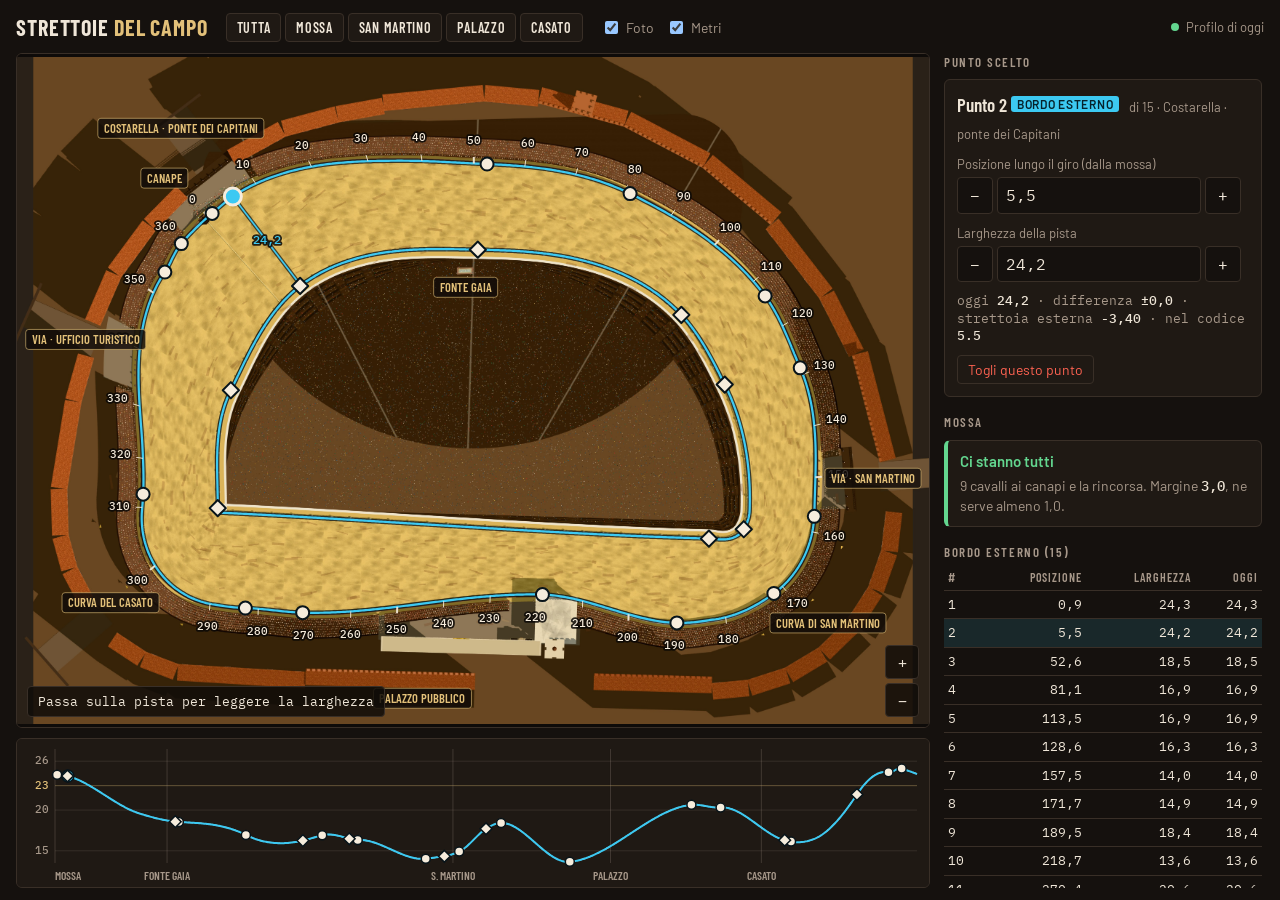
==== commit cda25e04: "Editor strettoie: foto e profilo «oggi» dal gioco a 2da8fc4 (profilo v203, San Martino rifatto) Co-A" ====
--- a/creator/index.html
+++ b/creator/index.html
@@ -224,7 +224,7 @@
 <script>
 "use strict";
 // ── Dati: estratti dal codice del gioco (game-3d.js), non ricopiati a mano ──────
-const GEO = {"L":366.222,"H":11.5,"A":{"SM_IN":154.617,"SM_OUT":183.518,"CAS_IN":288.084,"CAS_OUT":312.106},"punti":[[0.9,-3.1],[5.5,-3.4],[52.6,4.5],[81.1,3],[113.517,1.15],[128.617,2.35],[157.117,6.55],[170.818,3.35],[181.318,1.2],[207.018,8.15],[270.384,3.05],[282.784,3.7],[312.706,8.15],[354.106,-2.05],[359.706,-3]],"interni":[[5.3,4.8],[51.1,-0.05],[105.317,5.3],[125.017,4.35],[163.817,1.25],[310.006,-1.35],[340.706,1.95]],"riferimenti":{"canape":365.222,"costarella":5.5,"fonteGaia":47.609,"viaSanMartino":151.117,"sanMartino":169.067,"cappella":215.75,"entrone":223.1,"palazzo":236,"casato":300.095,"viaTurismo":337.606},"samples":[[45.501,14.534,-0.669,-0.743,0,2.916],[45.198,14.805,-0.665,-0.747,0.407,2.899],[44.893,15.075,-0.66,-0.751,0.814,2.88],[44.586,15.342,-0.656,-0.755,1.221,2.86],[44.278,15.608,-0.651,-0.759,1.628,2.839],[43.969,15.872,-0.647,-0.763,2.034,2.816],[43.658,16.134,-0.642,-0.767,2.441,2.792],[43.345,16.395,-0.637,-0.771,2.848,2.766],[43.031,16.653,-0.633,-0.774,3.255,2.74],[42.715,16.91,-0.628,-0.778,3.662,2.712],[42.397,17.164,-0.623,-0.782,4.069,2.683],[42.079,17.417,-0.619,-0.786,4.476,2.653],[41.758,17.668,-0.614,-0.789,4.883,2.622],[41.436,17.917,-0.609,-0.793,5.29,2.59],[41.113,18.164,-0.605,-0.797,5.696,2.557],[40.788,18.409,-0.6,-0.8,6.103,2.523],[40.462,18.652,-0.595,-0.804,6.51,2.487],[40.134,18.893,-0.59,-0.807,6.917,2.452],[39.805,19.132,-0.585,-0.811,7.324,2.415],[39.474,19.369,-0.581,-0.814,7.731,2.377],[39.142,19.605,-0.576,-0.818,8.138,2.339],[38.809,19.838,-0.571,-0.821,8.545,2.3],[38.474,20.069,-0.566,-0.825,8.951,2.26],[38.138,20.298,-0.561,-0.828,9.358,2.22],[37.8,20.525,-0.556,-0.831,9.765,2.179],[37.462,20.751,-0.551,-0.835,10.172,2.137],[37.121,20.974,-0.546,-0.838,10.579,2.095],[36.78,21.195,-0.541,-0.841,10.986,2.052],[36.437,21.414,-0.536,-0.844,11.393,2.009],[36.093,21.631,-0.531,-0.848,11.8,1.966],[35.747,21.846,-0.526,-0.851,12.207,1.922],[35.4,22.059,-0.521,-0.854,12.613,1.877],[35.052,22.269,-0.515,-0.857,13.02,1.833],[34.703,22.478,-0.51,-0.86,13.427,1.788],[34.353,22.685,-0.505,-0.863,13.834,1.743],[34.001,22.889,-0.5,-0.866,14.241,1.697],[33.648,23.092,-0.495,-0.869,14.648,1.652],[33.294,23.292,-0.49,-0.872,15.055,1.606],[32.938,23.49,-0.484,-0.875,15.462,1.561],[32.582,23.686,-0.479,-0.878,15.869,1.515],[32.224,23.88,-0.474,-0.881,16.275,1.469],[31.865,24.072,-0.469,-0.883,16.682,1.423],[31.505,24.261,-0.463,-0.886,17.089,1.378],[31.144,24.449,-0.458,-0.889,17.496,1.332],[30.782,24.634,-0.453,-0.892,17.903,1.287],[30.418,24.817,-0.447,-0.894,18.31,1.241],[30.054,24.998,-0.442,-0.897,18.717,1.196],[29.688,25.177,-0.437,-0.9,19.124,1.151],[29.322,25.353,-0.431,-0.902,19.531,1.107],[28.954,25.528,-0.426,-0.905,19.937,1.063],[28.585,25.7,-0.42,-0.907,20.344,1.019],[28.216,25.87,-0.415,-0.91,20.751,0.976],[27.845,26.038,-0.409,-0.912,21.158,0.933],[27.473,26.203,-0.404,-0.915,21.565,0.89],[27.101,26.366,-0.399,-0.917,21.972,0.848],[26.727,26.527,-0.393,-0.92,22.379,0.807],[26.352,26.686,-0.388,-0.922,22.786,0.766],[25.977,26.843,-0.382,-0.924,23.192,0.726],[25.6,26.997,-0.376,-0.926,23.599,0.686],[25.223,27.149,-0.371,-0.929,24.006,0.647],[24.845,27.299,-0.365,-0.931,24.413,0.609],[24.465,27.446,-0.36,-0.933,24.82,0.572],[24.085,27.592,-0.354,-0.935,25.227,0.536],[23.704,27.735,-0.349,-0.937,25.634,0.5],[23.323,27.875,-0.343,-0.939,26.041,0.465],[22.94,28.014,-0.337,-0.941,26.448,0.432],[22.557,28.15,-0.332,-0.943,26.854,0.399],[22.172,28.284,-0.326,-0.945,27.261,0.367],[21.787,28.415,-0.32,-0.947,27.668,0.336],[21.401,28.544,-0.315,-0.949,28.075,0.307],[21.015,28.671,-0.309,-0.951,28.482,0.278],[20.627,28.796,-0.303,-0.953,28.889,0.251],[20.239,28.918,-0.298,-0.955,29.296,0.225],[19.851,29.038,-0.292,-0.956,29.703,0.2],[19.461,29.156,-0.286,-0.958,30.11,0.176],[19.071,29.271,-0.28,-0.96,30.516,0.154],[18.68,29.384,-0.275,-0.962,30.923,0.133],[18.288,29.495,-0.269,-0.963,31.33,0.113],[17.896,29.603,-0.263,-0.965,31.737,0.095],[17.503,29.709,-0.257,-0.966,32.144,0.078],[17.11,29.812,-0.252,-0.968,32.551,0.063],[16.716,29.913,-0.246,-0.969,32.958,0.049],[16.321,30.012,-0.24,-0.971,33.365,0.037],[15.926,30.109,-0.234,-0.972,33.772,0.027],[15.53,30.203,-0.228,-0.974,34.178,0.018],[15.133,30.295,-0.223,-0.975,34.585,0.011],[14.737,30.384,-0.217,-0.976,34.992,0.006],[14.339,30.471,-0.211,-0.978,35.399,0.002],[13.941,30.556,-0.205,-0.979,35.806,0],[13.543,30.638,-0.199,-0.98,36.213,0],[13.144,30.718,-0.193,-0.981,36.62,0],[12.744,30.795,-0.187,-0.982,37.027,0],[12.344,30.87,-0.182,-0.983,37.433,0],[11.944,30.943,-0.176,-0.984,37.84,0],[11.543,31.013,-0.17,-0.985,38.247,0],[11.142,31.081,-0.164,-0.986,38.654,0],[10.74,31.146,-0.158,-0.987,39.061,0],[10.338,31.21,-0.152,-0.988,39.468,0],[9.936,31.27,-0.146,-0.989,39.875,0],[9.533,31.328,-0.14,-0.99,40.282,0],[9.13,31.384,-0.134,-0.991,40.689,0],[8.727,31.438,-0.128,-0.992,41.095,0],[8.323,31.489,-0.122,-0.992,41.502,0],[7.919,31.537,-0.116,-0.993,41.909,0],[7.515,31.583,-0.111,-0.994,42.316,0],[7.111,31.627,-0.105,-0.995,42.723,0],[6.706,31.669,-0.099,-0.995,43.13,0],[6.301,31.707,-0.093,-0.996,43.537,0],[5.895,31.744,-0.087,-0.996,43.944,0],[5.49,31.778,-0.081,-0.997,44.351,0],[5.084,31.81,-0.075,-0.997,44.757,0],[4.679,31.839,-0.069,-0.998,45.164,0],[4.273,31.866,-0.063,-0.998,45.571,0],[3.866,31.89,-0.057,-0.998,45.978,0],[3.46,31.912,-0.051,-0.999,46.385,0],[3.054,31.931,-0.045,-0.999,46.792,0],[2.647,31.948,-0.039,-0.999,47.199,0],[2.24,31.963,-0.033,-0.999,47.606,0],[1.834,31.975,-0.027,-1,48.013,0],[1.427,31.985,-0.021,-1,48.419,0],[1.02,31.992,-0.015,-1,48.826,0],[0.613,31.997,-0.009,-1,49.233,0],[0.206,32,-0.003,-1,49.64,0],[-0.2,32,0.003,-1,50.047,0],[-0.607,31.997,0.009,-1,50.454,0],[-1.014,31.992,0.015,-1,50.861,0],[-1.421,31.985,0.021,-1,51.268,0],[-1.828,31.975,0.027,-1,51.674,0],[-2.234,31.963,0.033,-0.999,52.081,0],[-2.641,31.949,0.039,-0.999,52.488,0],[-3.048,31.932,0.045,-0.999,52.895,0],[-3.454,31.912,0.051,-0.999,53.302,0],[-3.86,31.89,0.057,-0.998,53.709,0],[-4.266,31.866,0.063,-0.998,54.116,0],[-4.672,31.839,0.069,-0.998,54.523,0],[-5.078,31.81,0.075,-0.997,54.93,0],[-5.484,31.779,0.081,-0.997,55.336,0],[-5.889,31.744,0.087,-0.996,55.743,0],[-6.295,31.708,0.093,-0.996,56.15,0],[-6.7,31.669,0.099,-0.995,56.557,0],[-7.105,31.628,0.104,-0.995,56.964,0],[-7.509,31.584,0.11,-0.994,57.371,0],[-7.913,31.538,0.116,-0.993,57.778,0],[-8.317,31.489,0.122,-0.992,58.185,0],[-8.721,31.438,0.128,-0.992,58.592,0],[-9.124,31.385,0.134,-0.991,58.998,0],[-9.527,31.329,0.14,-0.99,59.405,0],[-9.93,31.271,0.146,-0.989,59.812,0],[-10.332,31.21,0.152,-0.988,60.219,0],[-10.734,31.147,0.158,-0.987,60.626,0],[-11.136,31.082,0.164,-0.986,61.033,0],[-11.537,31.014,0.17,-0.986,61.44,0],[-11.938,30.944,0.176,-0.984,61.847,0],[-12.338,30.871,0.181,-0.983,62.254,0],[-12.738,30.796,0.187,-0.982,62.66,0],[-13.138,30.719,0.193,-0.981,63.067,0],[-13.537,30.639,0.199,-0.98,63.474,0],[-13.935,30.557,0.205,-0.979,63.881,0],[-14.333,30.472,0.211,-0.978,64.288,0],[-14.731,30.385,0.217,-0.976,64.695,0],[-15.128,30.296,0.222,-0.975,65.102,0],[-15.524,30.204,0.228,-0.974,65.509,0],[-15.92,30.11,0.234,-0.972,65.915,0],[-16.315,30.014,0.24,-0.971,66.322,0],[-16.71,29.915,0.246,-0.969,66.729,0],[-17.104,29.814,0.252,-0.968,67.136,0],[-17.497,29.71,0.257,-0.966,67.543,0],[-17.89,29.604,0.263,-0.965,67.95,0],[-18.283,29.496,0.269,-0.963,68.357,0],[-18.674,29.386,0.275,-0.962,68.764,0],[-19.065,29.273,0.28,-0.96,69.171,0],[-19.455,29.157,0.286,-0.958,69.577,0],[-19.845,29.04,0.292,-0.956,69.984,0],[-20.234,28.92,0.298,-0.955,70.391,0],[-20.622,28.798,0.303,-0.953,70.798,0],[-21.009,28.673,0.309,-0.951,71.205,0],[-21.396,28.546,0.315,-0.949,71.612,0],[-21.781,28.417,0.32,-0.947,72.019,0],[-22.167,28.286,0.326,-0.945,72.426,0],[-22.551,28.152,0.332,-0.943,72.833,0],[-22.934,28.016,0.337,-0.941,73.239,0],[-23.317,27.877,0.343,-0.939,73.646,0],[-23.699,27.737,0.349,-0.937,74.053,0],[-24.08,27.594,0.354,-0.935,74.46,0],[-24.46,27.449,0.36,-0.933,74.867,0],[-24.839,27.301,0.365,-0.931,75.274,0],[-25.217,27.151,0.371,-0.929,75.681,0],[-25.595,26.999,0.376,-0.926,76.088,0],[-25.971,26.845,0.382,-0.924,76.495,0],[-26.347,26.688,0.387,-0.922,76.901,0],[-26.721,26.53,0.393,-0.92,77.308,0],[-27.095,26.369,0.398,-0.917,77.715,0],[-27.468,26.205,0.404,-0.915,78.122,0],[-27.839,26.04,0.409,-0.912,78.529,0],[-28.21,25.872,0.415,-0.91,78.936,0],[-28.58,25.702,0.42,-0.907,79.343,0],[-28.949,25.53,0.426,-0.905,79.75,0],[-29.316,25.356,0.431,-0.902,80.157,0],[-29.683,25.179,0.437,-0.9,80.563,0],[-30.048,25.001,0.442,-0.897,80.97,0],[-30.413,24.82,0.447,-0.894,81.377,0],[-30.776,24.637,0.453,-0.892,81.784,0],[-31.139,24.452,0.458,-0.889,82.191,0],[-31.5,24.264,0.463,-0.886,82.598,0],[-31.86,24.075,0.469,-0.883,83.005,0],[-32.219,23.883,0.474,-0.881,83.412,0],[-32.576,23.689,0.479,-0.878,83.818,0],[-32.933,23.493,0.484,-0.875,84.225,0],[-33.288,23.295,0.49,-0.872,84.632,0],[-33.643,23.095,0.495,-0.869,85.039,0],[-33.996,22.892,0.5,-0.866,85.446,0],[-34.347,22.688,0.505,-0.863,85.853,0],[-34.698,22.481,0.51,-0.86,86.26,0],[-35.047,22.273,0.515,-0.857,86.667,0],[-35.395,22.062,0.521,-0.854,87.074,0],[-35.742,21.849,0.526,-0.851,87.48,0],[-36.087,21.634,0.531,-0.848,87.887,0],[-36.432,21.417,0.536,-0.844,88.294,0],[-36.775,21.198,0.541,-0.841,88.701,0],[-37.116,20.977,0.546,-0.838,89.108,0],[-37.456,20.754,0.551,-0.835,89.515,0],[-37.795,20.529,0.556,-0.831,89.922,0],[-38.133,20.302,0.561,-0.828,90.329,0],[-38.469,20.072,0.566,-0.825,90.736,0],[-38.804,19.841,0.571,-0.821,91.142,0],[-39.137,19.608,0.576,-0.818,91.549,0],[-39.469,19.373,0.58,-0.814,91.956,0],[-39.8,19.136,0.585,-0.811,92.363,0],[-40.129,18.897,0.59,-0.807,92.77,0],[-40.457,18.656,0.595,-0.804,93.177,0],[-40.783,18.412,0.6,-0.8,93.584,0],[-41.108,18.167,0.605,-0.797,93.991,0],[-41.432,17.921,0.609,-0.793,94.398,0],[-41.753,17.672,0.614,-0.789,94.804,0],[-42.074,17.421,0.619,-0.786,95.211,0],[-42.393,17.168,0.623,-0.782,95.618,0],[-42.71,16.914,0.628,-0.778,96.025,0],[-43.026,16.657,0.633,-0.774,96.432,0],[-43.34,16.399,0.637,-0.771,96.839,0],[-43.653,16.138,0.642,-0.767,97.246,0],[-43.964,15.876,0.647,-0.763,97.653,0],[-44.274,15.612,0.651,-0.759,98.059,0],[-44.582,15.346,0.656,-0.755,98.466,0],[-44.888,15.079,0.66,-0.751,98.873,0],[-45.193,14.809,0.665,-0.747,99.28,0],[-45.496,14.538,0.669,-0.743,99.687,0],[-45.798,14.265,0.673,-0.739,100.094,0],[-46.098,13.99,0.678,-0.735,100.501,0],[-46.396,13.713,0.682,-0.731,100.908,0],[-46.693,13.435,0.687,-0.727,101.315,0],[-46.988,13.154,0.691,-0.723,101.721,0],[-47.281,12.872,0.695,-0.719,102.128,0],[-47.573,12.588,0.7,-0.715,102.535,0],[-47.863,12.303,0.704,-0.71,102.942,0],[-48.151,12.016,0.708,-0.706,103.349,0],[-48.437,11.727,0.712,-0.702,103.756,0],[-48.722,11.436,0.716,-0.698,104.163,0],[-49.005,11.144,0.721,-0.693,104.57,0],[-49.286,10.85,0.725,-0.689,104.977,0],[-49.565,10.554,0.729,-0.685,105.383,0],[-49.843,10.256,0.733,-0.68,105.79,0],[-50.119,9.957,0.737,-0.676,106.197,0],[-50.393,9.657,0.741,-0.671,106.604,0],[-50.665,9.354,0.745,-0.667,107.011,0],[-50.936,9.05,0.749,-0.663,107.418,0],[-51.205,8.745,0.753,-0.658,107.825,0],[-51.471,8.438,0.757,-0.653,108.232,0],[-51.736,8.129,0.761,-0.649,108.639,0],[-51.999,7.818,0.765,-0.644,109.045,0],[-52.261,7.506,0.769,-0.64,109.452,0],[-52.52,7.193,0.772,-0.635,109.859,0],[-52.778,6.878,0.776,-0.631,110.266,0],[-53.033,6.561,0.78,-0.626,110.673,0],[-53.287,6.243,0.784,-0.621,111.08,0],[-53.539,5.924,0.787,-0.617,111.487,0],[-53.789,5.603,0.791,-0.612,111.894,0],[-54.037,5.28,0.795,-0.607,112.3,0],[-54.283,4.956,0.798,-0.602,112.707,0],[-54.527,4.63,0.802,-0.598,113.114,0],[-54.769,4.303,0.805,-0.593,113.521,0],[-55.009,3.975,0.809,-0.588,113.928,0],[-55.247,3.645,0.812,-0.583,114.335,0],[-55.484,3.314,0.816,-0.578,114.742,0],[-55.718,2.981,0.819,-0.573,115.149,0],[-55.95,2.647,0.823,-0.568,115.556,0],[-56.18,2.312,0.826,-0.563,115.962,0],[-56.409,1.975,0.83,-0.558,116.369,0],[-56.635,1.637,0.833,-0.553,116.776,0],[-56.859,1.297,0.836,-0.548,117.183,0],[-57.081,0.956,0.839,-0.543,117.59,0],[-57.301,0.614,0.843,-0.538,117.997,0],[-57.519,0.27,0.846,-0.533,118.404,0],[-57.735,-0.074,0.849,-0.528,118.811,0],[-57.949,-0.421,0.852,-0.523,119.218,0],[-58.161,-0.768,0.855,-0.518,119.624,0],[-58.371,-1.117,0.858,-0.513,120.031,0],[-58.578,-1.466,0.861,-0.508,120.438,0],[-58.784,-1.818,0.864,-0.503,120.845,0],[-58.988,-2.17,0.867,-0.498,121.252,0],[-59.189,-2.524,0.87,-0.492,121.659,0],[-59.388,-2.878,0.873,-0.487,122.066,0],[-59.585,-3.234,0.876,-0.482,122.473,0],[-59.78,-3.591,0.879,-0.477,122.88,0],[-59.973,-3.95,0.882,-0.471,123.286,0],[-60.164,-4.309,0.885,-0.466,123.693,0],[-60.352,-4.67,0.888,-0.461,124.1,0],[-60.539,-5.031,0.89,-0.455,124.507,0],[-60.723,-5.394,0.893,-0.45,124.914,0],[-60.905,-5.758,0.896,-0.445,125.321,0],[-61.085,-6.123,0.898,-0.439,125.728,0],[-61.263,-6.489,0.901,-0.434,126.135,0],[-61.438,-6.856,0.904,-0.429,126.541,0],[-61.611,-7.224,0.906,-0.423,126.948,0],[-61.782,-7.593,0.909,-0.418,127.355,0],[-61.951,-7.964,0.911,-0.412,127.762,0],[-62.118,-8.335,0.913,-0.407,128.169,0],[-62.282,-8.707,0.916,-0.401,128.576,0],[-62.445,-9.08,0.918,-0.396,128.983,0],[-62.605,-9.454,0.921,-0.39,129.39,0],[-62.762,-9.829,0.923,-0.385,129.797,0],[-62.918,-10.205,0.925,-0.379,130.203,0],[-63.071,-10.582,0.928,-0.374,130.61,0],[-63.222,-10.96,0.93,-0.368,131.017,0],[-63.371,-11.339,0.932,-0.363,131.424,0],[-63.517,-11.719,0.934,-0.357,131.831,0],[-63.661,-12.099,0.936,-0.351,132.238,0],[-63.803,-12.48,0.938,-0.346,132.645,0],[-63.943,-12.863,0.94,-0.34,133.052,0],[-64.08,-13.246,0.942,-0.335,133.459,0],[-64.215,-13.629,0.944,-0.329,133.865,0],[-64.348,-14.014,0.946,-0.323,134.272,0],[-64.478,-14.399,0.948,-0.318,134.679,0],[-64.606,-14.786,0.95,-0.312,135.086,0],[-64.732,-15.173,0.952,-0.306,135.493,0],[-64.855,-15.56,0.954,-0.301,135.9,0],[-64.977,-15.949,0.956,-0.295,136.307,0],[-65.095,-16.338,0.957,-0.289,136.714,0],[-65.212,-16.728,0.959,-0.283,137.121,0],[-65.326,-17.118,0.961,-0.278,137.527,0],[-65.438,-17.51,0.962,-0.272,137.934,0],[-65.547,-17.901,0.964,-0.266,138.341,0],[-65.654,-18.294,0.966,-0.26,138.748,0],[-65.759,-18.687,0.967,-0.255,139.155,0],[-65.862,-19.081,0.969,-0.249,139.562,0],[-65.962,-19.475,0.97,-0.243,139.969,0],[-66.059,-19.87,0.971,-0.237,140.376,0],[-66.155,-20.266,0.973,-0.231,140.782,0],[-66.248,-20.662,0.974,-0.226,141.189,0],[-66.338,-21.059,0.976,-0.22,141.596,0],[-66.426,-21.456,0.977,-0.214,142.003,0],[-66.512,-21.854,0.978,-0.208,142.41,0],[-66.596,-22.252,0.979,-0.202,142.817,0],[-66.677,-22.651,0.981,-0.196,143.224,0],[-66.755,-23.05,0.982,-0.19,143.631,0],[-66.832,-23.449,0.983,-0.185,144.038,0],[-66.906,-23.85,0.984,-0.179,144.444,0],[-66.977,-24.25,0.985,-0.173,144.851,0],[-67.046,-24.651,0.986,-0.167,145.258,0],[-67.113,-25.052,0.987,-0.161,145.665,0],[-67.177,-25.454,0.988,-0.155,146.072,0],[-67.239,-25.856,0.989,-0.149,146.479,0],[-67.299,-26.259,0.99,-0.143,146.886,0],[-67.356,-26.662,0.991,-0.137,147.293,0],[-67.41,-27.065,0.991,-0.131,147.7,0],[-67.463,-27.468,0.992,-0.125,148.106,0],[-67.513,-27.872,0.993,-0.12,148.513,0],[-67.56,-28.276,0.994,-0.114,148.92,0],[-67.605,-28.681,0.994,-0.108,149.327,0],[-67.648,-29.085,0.995,-0.102,149.734,0],[-67.688,-29.49,0.995,-0.096,150.141,0],[-67.725,-29.895,0.996,-0.09,150.548,0],[-67.761,-30.301,0.996,-0.084,150.955,0],[-67.794,-30.706,0.997,-0.078,151.362,0],[-67.824,-31.112,0.997,-0.072,151.768,0],[-67.852,-31.518,0.998,-0.066,152.175,0],[-67.878,-31.924,0.998,-0.06,152.582,0],[-67.901,-32.33,0.999,-0.054,152.989,0],[-67.922,-32.737,0.999,-0.048,153.396,0],[-67.94,-33.143,0.999,-0.042,153.803,0],[-67.956,-33.55,0.999,-0.036,154.21,0],[-67.969,-33.956,1,-0.03,154.617,0],[-67.98,-34.363,1,-0.024,155.023,0],[-67.989,-34.77,1,-0.018,155.43,0],[-67.995,-35.177,1,-0.012,155.837,0],[-67.999,-35.584,1,-0.006,156.244,0],[-68,-35.991,1,0.005,156.651,0],[-67.995,-36.398,1,0.025,157.058,0],[-67.98,-36.804,0.999,0.05,157.465,0],[-67.954,-37.211,0.997,0.076,157.872,0],[-67.918,-37.616,0.995,0.101,158.279,0],[-67.872,-38.02,0.992,0.126,158.686,0],[-67.815,-38.424,0.988,0.151,159.093,0],[-67.749,-38.825,0.984,0.177,159.5,0],[-67.672,-39.225,0.979,0.202,159.908,0],[-67.585,-39.623,0.974,0.226,160.315,0],[-67.487,-40.018,0.968,0.251,160.722,0],[-67.38,-40.411,0.961,0.276,161.129,0],[-67.263,-40.8,0.954,0.3,161.536,0],[-67.136,-41.187,0.946,0.324,161.943,0],[-66.999,-41.571,0.937,0.348,162.35,0],[-66.852,-41.95,0.928,0.372,162.757,0],[-66.696,-42.326,0.919,0.395,163.164,0],[-66.53,-42.698,0.908,0.419,163.571,0],[-66.355,-43.066,0.897,0.442,163.978,0],[-66.171,-43.429,0.886,0.464,164.386,0],[-65.977,-43.787,0.874,0.487,164.793,0],[-65.775,-44.14,0.861,0.509,165.2,0],[-65.563,-44.488,0.848,0.53,165.607,0],[-65.343,-44.83,0.834,0.552,166.014,0],[-65.114,-45.166,0.82,0.573,166.421,0],[-64.877,-45.497,0.805,0.594,166.828,0],[-64.631,-45.822,0.789,0.614,167.235,0],[-64.377,-46.14,0.774,0.634,167.642,0],[-64.115,-46.451,0.757,0.653,168.049,0],[-63.845,-46.756,0.74,0.672,168.456,0],[-63.568,-47.054,0.723,0.691,168.863,0],[-63.283,-47.345,0.705,0.709,169.271,0],[-62.99,-47.628,0.687,0.727,169.678,0],[-62.691,-47.904,0.668,0.744,170.085,0],[-62.385,-48.172,0.649,0.761,170.492,0],[-62.072,-48.432,0.629,0.777,170.899,0],[-61.752,-48.685,0.61,0.793,171.306,0],[-61.426,-48.929,0.589,0.808,171.713,0],[-61.094,-49.164,0.568,0.823,172.12,0],[-60.756,-49.391,0.547,0.837,172.527,0],[-60.413,-49.61,0.526,0.851,172.934,0],[-60.064,-49.819,0.504,0.864,173.341,0],[-59.71,-50.02,0.482,0.876,173.748,0],[-59.351,-50.212,0.459,0.888,174.156,0],[-58.987,-50.394,0.437,0.9,174.563,0],[-58.618,-50.567,0.414,0.91,174.97,0],[-58.245,-50.731,0.39,0.921,175.377,0],[-57.869,-50.885,0.367,0.93,175.784,0],[-57.488,-51.029,0.343,0.939,176.191,0],[-57.104,-51.164,0.319,0.948,176.598,0],[-56.716,-51.289,0.295,0.956,177.005,0],[-56.326,-51.404,0.27,0.963,177.412,0],[-55.933,-51.509,0.246,0.969,177.819,0],[-55.537,-51.604,0.221,0.975,178.226,0],[-55.139,-51.689,0.196,0.981,178.633,0],[-54.739,-51.764,0.171,0.985,179.041,0],[-54.337,-51.828,0.146,0.989,179.448,0],[-53.933,-51.883,0.121,0.993,179.855,0],[-53.528,-51.927,0.096,0.995,180.262,0],[-53.123,-51.961,0.07,0.998,180.669,0],[-52.716,-51.984,0.045,0.999,181.076,0],[-52.31,-51.997,0.016,1,181.483,0],[-51.903,-51.997,-0.014,1,181.89,0],[-51.496,-51.986,-0.028,1,182.297,0],[-51.089,-51.974,-0.028,1,182.704,0],[-50.682,-51.963,-0.028,1,183.111,0],[-50.276,-51.952,-0.028,1,183.518,0],[-49.869,-51.94,-0.028,1,183.925,0],[-49.462,-51.929,-0.028,1,184.331,0],[-49.055,-51.917,-0.028,1,184.738,0],[-48.649,-51.906,-0.028,1,185.145,0],[-48.242,-51.895,-0.028,1,185.552,0],[-47.835,-51.883,-0.028,1,185.959,0],[-47.429,-51.872,-0.028,1,186.366,0],[-47.022,-51.86,-0.028,1,186.773,0],[-46.615,-51.849,-0.028,1,187.18,0],[-46.208,-51.838,-0.028,1,187.586,0],[-45.802,-51.826,-0.028,1,187.993,0],[-45.395,-51.815,-0.028,1,188.4,0],[-44.988,-51.803,-0.028,1,188.807,0],[-44.582,-51.792,-0.028,1,189.214,0],[-44.175,-51.781,-0.028,1,189.621,0],[-43.768,-51.769,-0.028,1,190.028,0],[-43.361,-51.758,-0.028,1,190.435,0],[-42.955,-51.746,-0.028,1,190.841,0],[-42.548,-51.735,-0.028,1,191.248,0],[-42.141,-51.724,-0.028,1,191.655,0],[-41.735,-51.712,-0.028,1,192.062,0],[-41.328,-51.701,-0.028,1,192.469,0],[-40.921,-51.689,-0.028,1,192.876,0],[-40.514,-51.678,-0.028,1,193.283,0],[-40.108,-51.667,-0.028,1,193.69,0],[-39.701,-51.655,-0.028,1,194.096,0],[-39.294,-51.644,-0.028,1,194.503,0],[-38.888,-51.632,-0.028,1,194.91,0],[-38.481,-51.621,-0.028,1,195.317,0],[-38.074,-51.61,-0.028,1,195.724,0],[-37.667,-51.598,-0.028,1,196.131,0],[-37.261,-51.587,-0.028,1,196.538,0],[-36.854,-51.575,-0.028,1,196.945,0],[-36.447,-51.564,-0.028,1,197.351,0],[-36.041,-51.553,-0.028,1,197.758,0],[-35.634,-51.541,-0.028,1,198.165,0],[-35.227,-51.53,-0.028,1,198.572,0],[-34.82,-51.518,-0.028,1,198.979,0],[-34.414,-51.507,-0.028,1,199.386,0],[-34.007,-51.496,-0.028,1,199.793,0],[-33.6,-51.484,-0.028,1,200.2,0],[-33.194,-51.473,-0.028,1,200.606,0],[-32.787,-51.461,-0.028,1,201.013,0],[-32.38,-51.45,-0.028,1,201.42,0],[-31.973,-51.439,-0.028,1,201.827,0],[-31.567,-51.427,-0.028,1,202.234,0],[-31.16,-51.416,-0.028,1,202.641,0],[-30.753,-51.404,-0.028,1,203.048,0],[-30.347,-51.393,-0.028,1,203.455,0],[-29.94,-51.381,-0.028,1,203.861,0],[-29.533,-51.37,-0.028,1,204.268,0],[-29.126,-51.359,-0.028,1,204.675,0],[-28.72,-51.347,-0.028,1,205.082,0],[-28.313,-51.336,-0.028,1,205.489,0],[-27.906,-51.324,-0.028,1,205.896,0],[-27.5,-51.313,-0.028,1,206.303,0],[-27.093,-51.302,-0.028,1,206.71,0],[-26.686,-51.29,-0.028,1,207.116,0],[-26.279,-51.279,-0.028,1,207.523,0],[-25.873,-51.267,-0.028,1,207.93,0],[-25.466,-51.256,-0.028,1,208.337,0],[-25.059,-51.245,-0.028,1,208.744,0],[-24.653,-51.233,-0.028,1,209.151,0],[-24.246,-51.222,-0.028,1,209.558,0],[-23.839,-51.21,-0.028,1,209.964,0],[-23.432,-51.199,-0.028,1,210.371,0],[-23.026,-51.188,-0.028,1,210.778,0],[-22.619,-51.176,-0.028,1,211.185,0],[-22.212,-51.165,-0.028,1,211.592,0],[-21.806,-51.153,-0.028,1,211.999,0],[-21.399,-51.142,-0.028,1,212.406,0],[-20.992,-51.131,-0.028,1,212.813,0],[-20.585,-51.119,-0.028,1,213.219,0],[-20.179,-51.108,-0.028,1,213.626,0],[-19.772,-51.096,-0.028,1,214.033,0],[-19.365,-51.085,-0.028,1,214.44,0],[-18.959,-51.074,-0.028,1,214.847,0],[-18.552,-51.062,-0.028,1,215.254,0],[-18.145,-51.051,-0.028,1,215.661,0],[-17.738,-51.039,-0.028,1,216.068,0],[-17.332,-51.028,-0.028,1,216.474,0],[-16.925,-51.017,-0.028,1,216.881,0],[-16.518,-51.005,-0.028,1,217.288,0],[-16.112,-50.994,-0.028,1,217.695,0],[-15.705,-50.982,-0.028,1,218.102,0],[-15.298,-50.971,-0.028,1,218.509,0],[-14.891,-50.96,-0.028,1,218.916,0],[-14.485,-50.948,-0.028,1,219.323,0],[-14.078,-50.937,-0.028,1,219.729,0],[-13.671,-50.925,-0.028,1,220.136,0],[-13.265,-50.914,-0.028,1,220.543,0],[-12.858,-50.903,-0.028,1,220.95,0],[-12.451,-50.891,-0.028,1,221.357,0],[-12.044,-50.88,-0.028,1,221.764,0],[-11.638,-50.868,-0.028,1,222.171,0],[-11.231,-50.857,-0.028,1,222.578,0],[-10.824,-50.846,-0.028,1,222.984,0],[-10.418,-50.834,-0.028,1,223.391,0],[-10.011,-50.823,-0.028,1,223.798,0],[-9.604,-50.811,-0.028,1,224.205,0],[-9.197,-50.8,-0.028,1,224.612,0],[-8.791,-50.789,-0.028,1,225.019,0],[-8.384,-50.777,-0.028,1,225.426,0],[-7.977,-50.766,-0.028,1,225.833,0],[-7.571,-50.754,-0.028,1,226.239,0],[-7.164,-50.743,-0.028,1,226.646,0],[-6.757,-50.732,-0.028,1,227.053,0],[-6.35,-50.72,-0.028,1,227.46,0],[-5.944,-50.709,-0.028,1,227.867,0],[-5.537,-50.697,-0.028,1,228.274,0],[-5.13,-50.686,-0.028,1,228.681,0],[-4.724,-50.674,-0.028,1,229.088,0],[-4.317,-50.663,-0.028,1,229.494,0],[-3.91,-50.652,-0.028,1,229.901,0],[-3.503,-50.64,-0.028,1,230.308,0],[-3.097,-50.629,-0.028,1,230.715,0],[-2.69,-50.617,-0.028,1,231.122,0],[-2.283,-50.606,-0.028,1,231.529,0],[-1.877,-50.595,-0.028,1,231.936,0],[-1.47,-50.583,-0.028,1,232.343,0],[-1.063,-50.572,-0.028,1,232.749,0],[-0.656,-50.56,-0.028,1,233.156,0],[-0.25,-50.549,-0.028,1,233.563,0],[0.157,-50.538,-0.028,1,233.97,0],[0.564,-50.526,-0.028,1,234.377,0],[0.97,-50.515,-0.028,1,234.784,0],[1.377,-50.503,-0.028,1,235.191,0],[1.784,-50.492,-0.028,1,235.598,0],[2.191,-50.481,-0.028,1,236.004,0],[2.597,-50.469,-0.028,1,236.411,0],[3.004,-50.458,-0.028,1,236.818,0],[3.411,-50.446,-0.028,1,237.225,0],[3.817,-50.435,-0.028,1,237.632,0],[4.224,-50.424,-0.028,1,238.039,0],[4.631,-50.412,-0.028,1,238.446,0],[5.038,-50.401,-0.028,1,238.853,0],[5.444,-50.389,-0.028,1,239.259,0],[5.851,-50.378,-0.028,1,239.666,0],[6.258,-50.367,-0.028,1,240.073,0],[6.664,-50.355,-0.028,1,240.48,0],[7.071,-50.344,-0.028,1,240.887,0],[7.478,-50.332,-0.028,1,241.294,0],[7.885,-50.321,-0.028,1,241.701,0],[8.291,-50.31,-0.028,1,242.108,0],[8.698,-50.298,-0.028,1,242.514,0],[9.105,-50.287,-0.028,1,242.921,0],[9.511,-50.275,-0.028,1,243.328,0],[9.918,-50.264,-0.028,1,243.735,0],[10.325,-50.253,-0.028,1,244.142,0],[10.732,-50.241,-0.028,1,244.549,0],[11.138,-50.23,-0.028,1,244.956,0],[11.545,-50.218,-0.028,1,245.363,0],[11.952,-50.207,-0.028,1,245.769,0],[12.358,-50.196,-0.028,1,246.176,0],[12.765,-50.184,-0.028,1,246.583,0],[13.172,-50.173,-0.028,1,246.99,0],[13.579,-50.161,-0.028,1,247.397,0],[13.985,-50.15,-0.028,1,247.804,0],[14.392,-50.139,-0.028,1,248.211,0],[14.799,-50.127,-0.028,1,248.618,0],[15.205,-50.116,-0.028,1,249.024,0],[15.612,-50.104,-0.028,1,249.431,0],[16.019,-50.093,-0.028,1,249.838,0],[16.426,-50.082,-0.028,1,250.245,0],[16.832,-50.07,-0.028,1,250.652,0],[17.239,-50.059,-0.028,1,251.059,0],[17.646,-50.047,-0.028,1,251.466,0],[18.052,-50.036,-0.028,1,251.873,0],[18.459,-50.025,-0.028,1,252.279,0],[18.866,-50.013,-0.028,1,252.686,0],[19.273,-50.002,-0.028,1,253.093,0],[19.679,-49.99,-0.028,1,253.5,0],[20.086,-49.979,-0.028,1,253.907,0],[20.493,-49.967,-0.028,1,254.314,0],[20.899,-49.956,-0.028,1,254.721,0],[21.306,-49.945,-0.028,1,255.128,0],[21.713,-49.933,-0.028,1,255.534,0],[22.12,-49.922,-0.028,1,255.941,0],[22.526,-49.91,-0.028,1,256.348,0],[22.933,-49.899,-0.028,1,256.755,0],[23.34,-49.888,-0.028,1,257.162,0],[23.746,-49.876,-0.028,1,257.569,0],[24.153,-49.865,-0.028,1,257.976,0],[24.56,-49.853,-0.028,1,258.383,0],[24.967,-49.842,-0.028,1,258.789,0],[25.373,-49.831,-0.028,1,259.196,0],[25.78,-49.819,-0.028,1,259.603,0],[26.187,-49.808,-0.028,1,260.01,0],[26.593,-49.796,-0.028,1,260.417,0],[27,-49.785,-0.028,1,260.824,0],[27.407,-49.774,-0.028,1,261.231,0],[27.814,-49.762,-0.028,1,261.638,0],[28.22,-49.751,-0.028,1,262.044,0],[28.627,-49.739,-0.028,1,262.451,0],[29.034,-49.728,-0.028,1,262.858,0],[29.44,-49.717,-0.028,1,263.265,0],[29.847,-49.705,-0.028,1,263.672,0],[30.254,-49.694,-0.028,1,264.079,0],[30.661,-49.682,-0.028,1,264.486,0],[31.067,-49.671,-0.028,1,264.893,0],[31.474,-49.66,-0.028,1,265.299,0],[31.881,-49.648,-0.028,1,265.706,0],[32.287,-49.637,-0.028,1,266.113,0],[32.694,-49.625,-0.028,1,266.52,0],[33.101,-49.614,-0.028,1,266.927,0],[33.508,-49.603,-0.028,1,267.334,0],[33.914,-49.591,-0.028,1,267.741,0],[34.321,-49.58,-0.028,1,268.147,0],[34.728,-49.568,-0.028,1,268.554,0],[35.134,-49.557,-0.028,1,268.961,0],[35.541,-49.546,-0.028,1,269.368,0],[35.948,-49.534,-0.028,1,269.775,0],[36.355,-49.523,-0.028,1,270.182,0],[36.761,-49.511,-0.028,1,270.589,0],[37.168,-49.5,-0.028,1,270.996,0],[37.575,-49.489,-0.028,1,271.402,0],[37.981,-49.477,-0.028,1,271.809,0],[38.388,-49.466,-0.028,1,272.216,0],[38.795,-49.454,-0.028,1,272.623,0],[39.202,-49.443,-0.028,1,273.03,0],[39.608,-49.432,-0.028,1,273.437,0],[40.015,-49.42,-0.028,1,273.844,0],[40.422,-49.409,-0.028,1,274.251,0],[40.828,-49.397,-0.028,1,274.657,0],[41.235,-49.386,-0.028,1,275.064,0],[41.642,-49.375,-0.028,1,275.471,0],[42.049,-49.363,-0.028,1,275.878,0],[42.455,-49.352,-0.028,1,276.285,0],[42.862,-49.34,-0.028,1,276.692,0],[43.269,-49.329,-0.028,1,277.099,0],[43.675,-49.318,-0.028,1,277.506,0],[44.082,-49.306,-0.028,1,277.912,0],[44.489,-49.295,-0.028,1,278.319,0],[44.896,-49.283,-0.028,1,278.726,0],[45.302,-49.272,-0.028,1,279.133,0],[45.709,-49.26,-0.028,1,279.54,0],[46.116,-49.249,-0.028,1,279.947,0],[46.522,-49.238,-0.028,1,280.354,0],[46.929,-49.226,-0.028,1,280.761,0],[47.336,-49.215,-0.028,1,281.167,0],[47.743,-49.203,-0.028,1,281.574,0],[48.149,-49.192,-0.028,1,281.981,0],[48.556,-49.181,-0.028,1,282.388,0],[48.963,-49.169,-0.028,1,282.795,0],[49.369,-49.158,-0.028,1,283.202,0],[49.776,-49.146,-0.028,1,283.609,0],[50.183,-49.135,-0.028,1,284.016,0],[50.59,-49.124,-0.028,1,284.422,0],[50.996,-49.112,-0.028,1,284.829,0],[51.403,-49.101,-0.028,1,285.236,0],[51.81,-49.089,-0.028,1,285.643,0],[52.216,-49.078,-0.028,1,286.05,0],[52.623,-49.067,-0.028,1,286.457,0],[53.03,-49.055,-0.028,1,286.864,0],[53.437,-49.044,-0.028,1,287.271,0],[53.843,-49.032,-0.028,1,287.677,0],[54.25,-49.021,-0.028,1,288.084,0],[54.657,-49.01,-0.026,1,288.491,0],[55.064,-49,-0.022,1,288.898,0],[55.47,-48.991,-0.036,0.999,289.305,0],[55.877,-48.97,-0.067,0.998,289.712,0],[56.283,-48.937,-0.099,0.995,290.119,0],[56.687,-48.89,-0.13,0.992,290.527,0],[57.09,-48.831,-0.161,0.987,290.934,0],[57.491,-48.759,-0.192,0.981,291.341,0],[57.889,-48.675,-0.222,0.975,291.748,0],[58.285,-48.578,-0.253,0.968,292.155,0],[58.677,-48.469,-0.283,0.959,292.562,0],[59.066,-48.348,-0.313,0.95,292.97,0],[59.451,-48.214,-0.342,0.94,293.377,0],[59.831,-48.069,-0.372,0.928,293.784,0],[60.207,-47.912,-0.401,0.916,294.191,0],[60.577,-47.743,-0.429,0.903,294.598,0],[60.942,-47.562,-0.457,0.889,295.006,0],[61.301,-47.371,-0.485,0.875,295.413,0],[61.654,-47.168,-0.512,0.859,295.82,0],[62.001,-46.954,-0.539,0.843,296.227,0],[62.341,-46.729,-0.565,0.825,296.634,0],[62.673,-46.494,-0.59,0.807,297.042,0],[62.998,-46.249,-0.615,0.788,297.449,0],[63.315,-45.993,-0.64,0.769,297.856,0],[63.624,-45.728,-0.663,0.748,298.263,0],[63.924,-45.453,-0.686,0.727,298.67,0],[64.216,-45.169,-0.709,0.705,299.078,0],[64.499,-44.876,-0.731,0.683,299.485,0],[64.772,-44.574,-0.752,0.66,299.892,0],[65.036,-44.264,-0.772,0.636,300.299,0],[65.289,-43.945,-0.791,0.611,300.706,0],[65.533,-43.619,-0.81,0.586,301.114,0],[65.767,-43.285,-0.828,0.56,301.521,0],[65.99,-42.945,-0.845,0.534,301.928,0],[66.202,-42.597,-0.862,0.507,302.335,0],[66.403,-42.243,-0.877,0.48,302.742,0],[66.593,-41.883,-0.892,0.453,303.15,0],[66.771,-41.517,-0.905,0.424,303.557,0],[66.938,-41.146,-0.918,0.396,303.964,0],[67.094,-40.769,-0.93,0.367,304.371,0],[67.237,-40.388,-0.941,0.338,304.778,0],[67.368,-40.003,-0.951,0.308,305.186,0],[67.488,-39.613,-0.961,0.278,305.593,0],[67.595,-39.22,-0.969,0.248,306,0],[67.689,-38.824,-0.976,0.217,306.407,0],[67.772,-38.426,-0.982,0.187,306.814,0],[67.841,-38.024,-0.988,0.156,307.221,0],[67.899,-37.621,-0.992,0.125,307.629,0],[67.943,-37.216,-0.996,0.094,308.036,0],[67.975,-36.811,-0.998,0.062,308.443,0],[67.994,-36.404,-1,0.031,308.85,0],[68,-35.997,-1,0.006,309.257,0],[67.999,-35.59,-1,-0.006,309.664,0],[67.995,-35.183,-1,-0.012,310.071,0],[67.989,-34.776,-1,-0.018,310.478,0],[67.98,-34.369,-1,-0.024,310.885,0],[67.969,-33.962,-1,-0.03,311.292,0],[67.956,-33.556,-0.999,-0.036,311.699,0],[67.94,-33.149,-0.999,-0.042,312.106,0],[67.922,-32.743,-0.999,-0.048,312.513,0],[67.901,-32.336,-0.999,-0.054,312.92,0],[67.878,-31.93,-0.998,-0.06,313.326,0],[67.853,-31.524,-0.998,-0.066,313.733,0],[67.825,-31.118,-0.997,-0.072,314.14,0],[67.794,-30.712,-0.997,-0.078,314.547,0],[67.761,-30.307,-0.996,-0.084,314.954,0],[67.726,-29.901,-0.996,-0.09,315.361,0],[67.688,-29.496,-0.995,-0.096,315.768,0],[67.648,-29.091,-0.995,-0.102,316.175,0],[67.606,-28.687,-0.994,-0.108,316.581,0],[67.561,-28.282,-0.994,-0.113,316.988,0],[67.513,-27.878,-0.993,-0.119,317.395,0],[67.463,-27.474,-0.992,-0.125,317.802,0],[67.411,-27.071,-0.991,-0.131,318.209,0],[67.357,-26.668,-0.991,-0.137,318.616,0],[67.3,-26.265,-0.99,-0.143,319.023,0],[67.24,-25.862,-0.989,-0.149,319.43,0],[67.178,-25.46,-0.988,-0.155,319.837,0],[67.114,-25.058,-0.987,-0.161,320.243,0],[67.047,-24.657,-0.986,-0.167,320.65,0],[66.978,-24.256,-0.985,-0.173,321.057,0],[66.907,-23.855,-0.984,-0.179,321.464,0],[66.833,-23.455,-0.983,-0.184,321.871,0],[66.757,-23.056,-0.982,-0.19,322.278,0],[66.678,-22.656,-0.981,-0.196,322.685,0.001],[66.597,-22.258,-0.979,-0.202,323.092,0.004],[66.513,-21.859,-0.978,-0.208,323.499,0.009],[66.428,-21.462,-0.977,-0.214,323.905,0.016],[66.34,-21.065,-0.976,-0.22,324.312,0.024],[66.249,-20.668,-0.974,-0.225,324.719,0.034],[66.156,-20.272,-0.973,-0.231,325.126,0.045],[66.061,-19.876,-0.971,-0.237,325.533,0.058],[65.963,-19.481,-0.97,-0.243,325.94,0.073],[65.863,-19.087,-0.969,-0.249,326.347,0.089],[65.761,-18.693,-0.967,-0.255,326.754,0.107],[65.656,-18.3,-0.966,-0.26,327.161,0.126],[65.549,-17.907,-0.964,-0.266,327.567,0.146],[65.439,-17.515,-0.962,-0.272,327.974,0.168],[65.328,-17.124,-0.961,-0.278,328.381,0.192],[65.214,-16.734,-0.959,-0.283,328.788,0.216],[65.097,-16.344,-0.957,-0.289,329.195,0.242],[64.978,-15.955,-0.956,-0.295,329.602,0.269],[64.857,-15.566,-0.954,-0.3,330.009,0.297],[64.734,-15.178,-0.952,-0.306,330.416,0.326],[64.608,-14.791,-0.95,-0.312,330.822,0.356],[64.48,-14.405,-0.948,-0.318,331.229,0.388],[64.35,-14.02,-0.946,-0.323,331.636,0.42],[64.217,-13.635,-0.944,-0.329,332.043,0.454],[64.082,-13.251,-0.942,-0.335,332.45,0.488],[63.945,-12.868,-0.94,-0.34,332.857,0.523],[63.805,-12.486,-0.938,-0.346,333.264,0.56],[63.663,-12.105,-0.936,-0.351,333.671,0.597],[63.519,-11.724,-0.934,-0.357,334.078,0.634],[63.373,-11.345,-0.932,-0.363,334.484,0.673],[63.224,-10.966,-0.93,-0.368,334.891,0.712],[63.073,-10.588,-0.928,-0.374,335.298,0.752],[62.92,-10.211,-0.925,-0.379,335.705,0.793],[62.765,-9.835,-0.923,-0.385,336.112,0.834],[62.607,-9.46,-0.921,-0.39,336.519,0.876],[62.447,-9.086,-0.918,-0.396,336.926,0.918],[62.285,-8.713,-0.916,-0.401,337.333,0.961],[62.12,-8.34,-0.914,-0.407,337.74,1.004],[61.954,-7.969,-0.911,-0.412,338.146,1.048],[61.785,-7.599,-0.909,-0.418,338.553,1.092],[61.614,-7.23,-0.906,-0.423,338.96,1.136],[61.441,-6.862,-0.904,-0.429,339.367,1.181],[61.265,-6.494,-0.901,-0.434,339.774,1.226],[61.088,-6.128,-0.898,-0.439,340.181,1.271],[60.908,-5.763,-0.896,-0.445,340.588,1.317],[60.726,-5.4,-0.893,-0.45,340.995,1.362],[60.542,-5.037,-0.89,-0.455,341.402,1.408],[60.355,-4.675,-0.888,-0.461,341.808,1.454],[60.167,-4.314,-0.885,-0.466,342.215,1.499],[59.976,-3.955,-0.882,-0.471,342.622,1.545],[59.783,-3.597,-0.879,-0.477,343.029,1.591],[59.588,-3.24,-0.876,-0.482,343.436,1.636],[59.391,-2.884,-0.873,-0.487,343.843,1.682],[59.192,-2.529,-0.87,-0.492,344.25,1.727],[58.991,-2.175,-0.868,-0.497,344.657,1.773],[58.787,-1.823,-0.865,-0.503,345.063,1.818],[58.582,-1.472,-0.861,-0.508,345.47,1.862],[58.374,-1.122,-0.858,-0.513,345.877,1.907],[58.164,-0.773,-0.855,-0.518,346.284,1.951],[57.952,-0.426,-0.852,-0.523,346.691,1.994],[57.738,-0.08,-0.849,-0.528,347.098,2.038],[57.522,0.265,-0.846,-0.533,347.505,2.081],[57.304,0.609,-0.843,-0.538,347.912,2.123],[57.084,0.951,-0.839,-0.543,348.319,2.165],[56.862,1.292,-0.836,-0.548,348.725,2.206],[56.638,1.631,-0.833,-0.553,349.132,2.247],[56.412,1.97,-0.83,-0.558,349.539,2.287],[56.184,2.307,-0.826,-0.563,349.946,2.326],[55.953,2.642,-0.823,-0.568,350.353,2.364],[55.721,2.976,-0.819,-0.573,350.76,2.402],[55.487,3.309,-0.816,-0.578,351.167,2.439],[55.251,3.64,-0.813,-0.583,351.574,2.475],[55.013,3.97,-0.809,-0.588,351.981,2.511],[54.772,4.299,-0.805,-0.593,352.387,2.545],[54.53,4.626,-0.802,-0.597,352.794,2.579],[54.286,4.951,-0.798,-0.602,353.201,2.611],[54.04,5.275,-0.795,-0.607,353.608,2.643],[53.792,5.598,-0.791,-0.612,354.015,2.673],[53.543,5.919,-0.787,-0.616,354.422,2.702],[53.291,6.239,-0.784,-0.621,354.829,2.73],[53.037,6.557,-0.78,-0.626,355.236,2.757],[52.781,6.873,-0.776,-0.63,355.643,2.783],[52.524,7.188,-0.772,-0.635,356.049,2.808],[52.265,7.502,-0.769,-0.64,356.456,2.831],[52.003,7.814,-0.765,-0.644,356.863,2.853],[51.74,8.124,-0.761,-0.649,357.27,2.873],[51.475,8.433,-0.757,-0.653,357.677,2.893],[51.209,8.74,-0.753,-0.658,358.084,2.91],[50.94,9.046,-0.749,-0.662,358.491,2.927],[50.669,9.35,-0.745,-0.667,358.898,2.941],[50.397,9.652,-0.741,-0.671,359.304,2.954],[50.123,9.953,-0.737,-0.676,359.711,2.966],[49.847,10.252,-0.733,-0.68,360.118,2.976],[49.57,10.549,-0.729,-0.685,360.525,2.984],[49.29,10.845,-0.725,-0.689,360.932,2.991],[49.009,11.139,-0.721,-0.693,361.339,2.996],[48.726,11.432,-0.717,-0.698,361.746,2.999],[48.441,11.722,-0.712,-0.702,362.153,3],[48.155,12.011,-0.708,-0.706,362.56,2.999],[47.867,12.299,-0.704,-0.71,362.966,2.997],[47.577,12.584,-0.7,-0.714,363.373,2.993],[47.285,12.868,-0.695,-0.719,363.78,2.987],[46.992,13.15,-0.691,-0.723,364.187,2.979],[46.697,13.43,-0.687,-0.727,364.594,2.97],[46.401,13.709,-0.682,-0.731,365.001,2.959],[46.102,13.986,-0.678,-0.735,365.408,2.946],[45.802,14.261,-0.674,-0.739,365.815,2.932]]};
+const GEO = {"L":366.222,"H":11.5,"A":{"SM_IN":154.617,"SM_OUT":183.518,"CAS_IN":288.084,"CAS_OUT":312.106},"punti":[[0.9,-3.1],[5.5,-3.4],[52.6,4.5],[81.1,3],[113.517,1.15],[128.617,2.35],[157.517,5.75],[171.718,5.45],[189.518,3.1],[218.718,8.4],[270.384,3.05],[282.784,3.7],[312.706,8.15],[354.106,-2.05],[359.706,-3]],"interni":[[5.3,4.8],[51.1,-0.05],[105.317,5.3],[125.017,4.35],[165.417,3.1],[183.118,1.5],[310.006,-1.35],[340.706,1.95]],"riferimenti":{"canape":365.222,"costarella":5.5,"fonteGaia":47.609,"viaSanMartino":151.117,"sanMartino":169.067,"cappella":215.75,"entrone":223.1,"palazzo":236,"casato":300.095,"viaTurismo":337.606},"samples":[[45.501,14.534,-0.669,-0.743,0,2.916],[45.198,14.805,-0.665,-0.747,0.407,2.899],[44.893,15.075,-0.66,-0.751,0.814,2.88],[44.586,15.342,-0.656,-0.755,1.221,2.86],[44.278,15.608,-0.651,-0.759,1.628,2.839],[43.969,15.872,-0.647,-0.763,2.034,2.816],[43.658,16.134,-0.642,-0.767,2.441,2.792],[43.345,16.395,-0.637,-0.771,2.848,2.766],[43.031,16.653,-0.633,-0.774,3.255,2.74],[42.715,16.91,-0.628,-0.778,3.662,2.712],[42.397,17.164,-0.623,-0.782,4.069,2.683],[42.079,17.417,-0.619,-0.786,4.476,2.653],[41.758,17.668,-0.614,-0.789,4.883,2.622],[41.436,17.917,-0.609,-0.793,5.29,2.59],[41.113,18.164,-0.605,-0.797,5.696,2.557],[40.788,18.409,-0.6,-0.8,6.103,2.523],[40.462,18.652,-0.595,-0.804,6.51,2.487],[40.134,18.893,-0.59,-0.807,6.917,2.452],[39.805,19.132,-0.585,-0.811,7.324,2.415],[39.474,19.369,-0.581,-0.814,7.731,2.377],[39.142,19.605,-0.576,-0.818,8.138,2.339],[38.809,19.838,-0.571,-0.821,8.545,2.3],[38.474,20.069,-0.566,-0.825,8.951,2.26],[38.138,20.298,-0.561,-0.828,9.358,2.22],[37.8,20.525,-0.556,-0.831,9.765,2.179],[37.462,20.751,-0.551,-0.835,10.172,2.137],[37.121,20.974,-0.546,-0.838,10.579,2.095],[36.78,21.195,-0.541,-0.841,10.986,2.052],[36.437,21.414,-0.536,-0.844,11.393,2.009],[36.093,21.631,-0.531,-0.848,11.8,1.966],[35.747,21.846,-0.526,-0.851,12.207,1.922],[35.4,22.059,-0.521,-0.854,12.613,1.877],[35.052,22.269,-0.515,-0.857,13.02,1.833],[34.703,22.478,-0.51,-0.86,13.427,1.788],[34.353,22.685,-0.505,-0.863,13.834,1.743],[34.001,22.889,-0.5,-0.866,14.241,1.697],[33.648,23.092,-0.495,-0.869,14.648,1.652],[33.294,23.292,-0.49,-0.872,15.055,1.606],[32.938,23.49,-0.484,-0.875,15.462,1.561],[32.582,23.686,-0.479,-0.878,15.869,1.515],[32.224,23.88,-0.474,-0.881,16.275,1.469],[31.865,24.072,-0.469,-0.883,16.682,1.423],[31.505,24.261,-0.463,-0.886,17.089,1.378],[31.144,24.449,-0.458,-0.889,17.496,1.332],[30.782,24.634,-0.453,-0.892,17.903,1.287],[30.418,24.817,-0.447,-0.894,18.31,1.241],[30.054,24.998,-0.442,-0.897,18.717,1.196],[29.688,25.177,-0.437,-0.9,19.124,1.151],[29.322,25.353,-0.431,-0.902,19.531,1.107],[28.954,25.528,-0.426,-0.905,19.937,1.063],[28.585,25.7,-0.42,-0.907,20.344,1.019],[28.216,25.87,-0.415,-0.91,20.751,0.976],[27.845,26.038,-0.409,-0.912,21.158,0.933],[27.473,26.203,-0.404,-0.915,21.565,0.89],[27.101,26.366,-0.399,-0.917,21.972,0.848],[26.727,26.527,-0.393,-0.92,22.379,0.807],[26.352,26.686,-0.388,-0.922,22.786,0.766],[25.977,26.843,-0.382,-0.924,23.192,0.726],[25.6,26.997,-0.376,-0.926,23.599,0.686],[25.223,27.149,-0.371,-0.929,24.006,0.647],[24.845,27.299,-0.365,-0.931,24.413,0.609],[24.465,27.446,-0.36,-0.933,24.82,0.572],[24.085,27.592,-0.354,-0.935,25.227,0.536],[23.704,27.735,-0.349,-0.937,25.634,0.5],[23.323,27.875,-0.343,-0.939,26.041,0.465],[22.94,28.014,-0.337,-0.941,26.448,0.432],[22.557,28.15,-0.332,-0.943,26.854,0.399],[22.172,28.284,-0.326,-0.945,27.261,0.367],[21.787,28.415,-0.32,-0.947,27.668,0.336],[21.401,28.544,-0.315,-0.949,28.075,0.307],[21.015,28.671,-0.309,-0.951,28.482,0.278],[20.627,28.796,-0.303,-0.953,28.889,0.251],[20.239,28.918,-0.298,-0.955,29.296,0.225],[19.851,29.038,-0.292,-0.956,29.703,0.2],[19.461,29.156,-0.286,-0.958,30.11,0.176],[19.071,29.271,-0.28,-0.96,30.516,0.154],[18.68,29.384,-0.275,-0.962,30.923,0.133],[18.288,29.495,-0.269,-0.963,31.33,0.113],[17.896,29.603,-0.263,-0.965,31.737,0.095],[17.503,29.709,-0.257,-0.966,32.144,0.078],[17.11,29.812,-0.252,-0.968,32.551,0.063],[16.716,29.913,-0.246,-0.969,32.958,0.049],[16.321,30.012,-0.24,-0.971,33.365,0.037],[15.926,30.109,-0.234,-0.972,33.772,0.027],[15.53,30.203,-0.228,-0.974,34.178,0.018],[15.133,30.295,-0.223,-0.975,34.585,0.011],[14.737,30.384,-0.217,-0.976,34.992,0.006],[14.339,30.471,-0.211,-0.978,35.399,0.002],[13.941,30.556,-0.205,-0.979,35.806,0],[13.543,30.638,-0.199,-0.98,36.213,0],[13.144,30.718,-0.193,-0.981,36.62,0],[12.744,30.795,-0.187,-0.982,37.027,0],[12.344,30.87,-0.182,-0.983,37.433,0],[11.944,30.943,-0.176,-0.984,37.84,0],[11.543,31.013,-0.17,-0.985,38.247,0],[11.142,31.081,-0.164,-0.986,38.654,0],[10.74,31.146,-0.158,-0.987,39.061,0],[10.338,31.21,-0.152,-0.988,39.468,0],[9.936,31.27,-0.146,-0.989,39.875,0],[9.533,31.328,-0.14,-0.99,40.282,0],[9.13,31.384,-0.134,-0.991,40.689,0],[8.727,31.438,-0.128,-0.992,41.095,0],[8.323,31.489,-0.122,-0.992,41.502,0],[7.919,31.537,-0.116,-0.993,41.909,0],[7.515,31.583,-0.111,-0.994,42.316,0],[7.111,31.627,-0.105,-0.995,42.723,0],[6.706,31.669,-0.099,-0.995,43.13,0],[6.301,31.707,-0.093,-0.996,43.537,0],[5.895,31.744,-0.087,-0.996,43.944,0],[5.49,31.778,-0.081,-0.997,44.351,0],[5.084,31.81,-0.075,-0.997,44.757,0],[4.679,31.839,-0.069,-0.998,45.164,0],[4.273,31.866,-0.063,-0.998,45.571,0],[3.866,31.89,-0.057,-0.998,45.978,0],[3.46,31.912,-0.051,-0.999,46.385,0],[3.054,31.931,-0.045,-0.999,46.792,0],[2.647,31.948,-0.039,-0.999,47.199,0],[2.24,31.963,-0.033,-0.999,47.606,0],[1.834,31.975,-0.027,-1,48.013,0],[1.427,31.985,-0.021,-1,48.419,0],[1.02,31.992,-0.015,-1,48.826,0],[0.613,31.997,-0.009,-1,49.233,0],[0.206,32,-0.003,-1,49.64,0],[-0.2,32,0.003,-1,50.047,0],[-0.607,31.997,0.009,-1,50.454,0],[-1.014,31.992,0.015,-1,50.861,0],[-1.421,31.985,0.021,-1,51.268,0],[-1.828,31.975,0.027,-1,51.674,0],[-2.234,31.963,0.033,-0.999,52.081,0],[-2.641,31.949,0.039,-0.999,52.488,0],[-3.048,31.932,0.045,-0.999,52.895,0],[-3.454,31.912,0.051,-0.999,53.302,0],[-3.86,31.89,0.057,-0.998,53.709,0],[-4.266,31.866,0.063,-0.998,54.116,0],[-4.672,31.839,0.069,-0.998,54.523,0],[-5.078,31.81,0.075,-0.997,54.93,0],[-5.484,31.779,0.081,-0.997,55.336,0],[-5.889,31.744,0.087,-0.996,55.743,0],[-6.295,31.708,0.093,-0.996,56.15,0],[-6.7,31.669,0.099,-0.995,56.557,0],[-7.105,31.628,0.104,-0.995,56.964,0],[-7.509,31.584,0.11,-0.994,57.371,0],[-7.913,31.538,0.116,-0.993,57.778,0],[-8.317,31.489,0.122,-0.992,58.185,0],[-8.721,31.438,0.128,-0.992,58.592,0],[-9.124,31.385,0.134,-0.991,58.998,0],[-9.527,31.329,0.14,-0.99,59.405,0],[-9.93,31.271,0.146,-0.989,59.812,0],[-10.332,31.21,0.152,-0.988,60.219,0],[-10.734,31.147,0.158,-0.987,60.626,0],[-11.136,31.082,0.164,-0.986,61.033,0],[-11.537,31.014,0.17,-0.986,61.44,0],[-11.938,30.944,0.176,-0.984,61.847,0],[-12.338,30.871,0.181,-0.983,62.254,0],[-12.738,30.796,0.187,-0.982,62.66,0],[-13.138,30.719,0.193,-0.981,63.067,0],[-13.537,30.639,0.199,-0.98,63.474,0],[-13.935,30.557,0.205,-0.979,63.881,0],[-14.333,30.472,0.211,-0.978,64.288,0],[-14.731,30.385,0.217,-0.976,64.695,0],[-15.128,30.296,0.222,-0.975,65.102,0],[-15.524,30.204,0.228,-0.974,65.509,0],[-15.92,30.11,0.234,-0.972,65.915,0],[-16.315,30.014,0.24,-0.971,66.322,0],[-16.71,29.915,0.246,-0.969,66.729,0],[-17.104,29.814,0.252,-0.968,67.136,0],[-17.497,29.71,0.257,-0.966,67.543,0],[-17.89,29.604,0.263,-0.965,67.95,0],[-18.283,29.496,0.269,-0.963,68.357,0],[-18.674,29.386,0.275,-0.962,68.764,0],[-19.065,29.273,0.28,-0.96,69.171,0],[-19.455,29.157,0.286,-0.958,69.577,0],[-19.845,29.04,0.292,-0.956,69.984,0],[-20.234,28.92,0.298,-0.955,70.391,0],[-20.622,28.798,0.303,-0.953,70.798,0],[-21.009,28.673,0.309,-0.951,71.205,0],[-21.396,28.546,0.315,-0.949,71.612,0],[-21.781,28.417,0.32,-0.947,72.019,0],[-22.167,28.286,0.326,-0.945,72.426,0],[-22.551,28.152,0.332,-0.943,72.833,0],[-22.934,28.016,0.337,-0.941,73.239,0],[-23.317,27.877,0.343,-0.939,73.646,0],[-23.699,27.737,0.349,-0.937,74.053,0],[-24.08,27.594,0.354,-0.935,74.46,0],[-24.46,27.449,0.36,-0.933,74.867,0],[-24.839,27.301,0.365,-0.931,75.274,0],[-25.217,27.151,0.371,-0.929,75.681,0],[-25.595,26.999,0.376,-0.926,76.088,0],[-25.971,26.845,0.382,-0.924,76.495,0],[-26.347,26.688,0.387,-0.922,76.901,0],[-26.721,26.53,0.393,-0.92,77.308,0],[-27.095,26.369,0.398,-0.917,77.715,0],[-27.468,26.205,0.404,-0.915,78.122,0],[-27.839,26.04,0.409,-0.912,78.529,0],[-28.21,25.872,0.415,-0.91,78.936,0],[-28.58,25.702,0.42,-0.907,79.343,0],[-28.949,25.53,0.426,-0.905,79.75,0],[-29.316,25.356,0.431,-0.902,80.157,0],[-29.683,25.179,0.437,-0.9,80.563,0],[-30.048,25.001,0.442,-0.897,80.97,0],[-30.413,24.82,0.447,-0.894,81.377,0],[-30.776,24.637,0.453,-0.892,81.784,0],[-31.139,24.452,0.458,-0.889,82.191,0],[-31.5,24.264,0.463,-0.886,82.598,0],[-31.86,24.075,0.469,-0.883,83.005,0],[-32.219,23.883,0.474,-0.881,83.412,0],[-32.576,23.689,0.479,-0.878,83.818,0],[-32.933,23.493,0.484,-0.875,84.225,0],[-33.288,23.295,0.49,-0.872,84.632,0],[-33.643,23.095,0.495,-0.869,85.039,0],[-33.996,22.892,0.5,-0.866,85.446,0],[-34.347,22.688,0.505,-0.863,85.853,0],[-34.698,22.481,0.51,-0.86,86.26,0],[-35.047,22.273,0.515,-0.857,86.667,0],[-35.395,22.062,0.521,-0.854,87.074,0],[-35.742,21.849,0.526,-0.851,87.48,0],[-36.087,21.634,0.531,-0.848,87.887,0],[-36.432,21.417,0.536,-0.844,88.294,0],[-36.775,21.198,0.541,-0.841,88.701,0],[-37.116,20.977,0.546,-0.838,89.108,0],[-37.456,20.754,0.551,-0.835,89.515,0],[-37.795,20.529,0.556,-0.831,89.922,0],[-38.133,20.302,0.561,-0.828,90.329,0],[-38.469,20.072,0.566,-0.825,90.736,0],[-38.804,19.841,0.571,-0.821,91.142,0],[-39.137,19.608,0.576,-0.818,91.549,0],[-39.469,19.373,0.58,-0.814,91.956,0],[-39.8,19.136,0.585,-0.811,92.363,0],[-40.129,18.897,0.59,-0.807,92.77,0],[-40.457,18.656,0.595,-0.804,93.177,0],[-40.783,18.412,0.6,-0.8,93.584,0],[-41.108,18.167,0.605,-0.797,93.991,0],[-41.432,17.921,0.609,-0.793,94.398,0],[-41.753,17.672,0.614,-0.789,94.804,0],[-42.074,17.421,0.619,-0.786,95.211,0],[-42.393,17.168,0.623,-0.782,95.618,0],[-42.71,16.914,0.628,-0.778,96.025,0],[-43.026,16.657,0.633,-0.774,96.432,0],[-43.34,16.399,0.637,-0.771,96.839,0],[-43.653,16.138,0.642,-0.767,97.246,0],[-43.964,15.876,0.647,-0.763,97.653,0],[-44.274,15.612,0.651,-0.759,98.059,0],[-44.582,15.346,0.656,-0.755,98.466,0],[-44.888,15.079,0.66,-0.751,98.873,0],[-45.193,14.809,0.665,-0.747,99.28,0],[-45.496,14.538,0.669,-0.743,99.687,0],[-45.798,14.265,0.673,-0.739,100.094,0],[-46.098,13.99,0.678,-0.735,100.501,0],[-46.396,13.713,0.682,-0.731,100.908,0],[-46.693,13.435,0.687,-0.727,101.315,0],[-46.988,13.154,0.691,-0.723,101.721,0],[-47.281,12.872,0.695,-0.719,102.128,0],[-47.573,12.588,0.7,-0.715,102.535,0],[-47.863,12.303,0.704,-0.71,102.942,0],[-48.151,12.016,0.708,-0.706,103.349,0],[-48.437,11.727,0.712,-0.702,103.756,0],[-48.722,11.436,0.716,-0.698,104.163,0],[-49.005,11.144,0.721,-0.693,104.57,0],[-49.286,10.85,0.725,-0.689,104.977,0],[-49.565,10.554,0.729,-0.685,105.383,0],[-49.843,10.256,0.733,-0.68,105.79,0],[-50.119,9.957,0.737,-0.676,106.197,0],[-50.393,9.657,0.741,-0.671,106.604,0],[-50.665,9.354,0.745,-0.667,107.011,0],[-50.936,9.05,0.749,-0.663,107.418,0],[-51.205,8.745,0.753,-0.658,107.825,0],[-51.471,8.438,0.757,-0.653,108.232,0],[-51.736,8.129,0.761,-0.649,108.639,0],[-51.999,7.818,0.765,-0.644,109.045,0],[-52.261,7.506,0.769,-0.64,109.452,0],[-52.52,7.193,0.772,-0.635,109.859,0],[-52.778,6.878,0.776,-0.631,110.266,0],[-53.033,6.561,0.78,-0.626,110.673,0],[-53.287,6.243,0.784,-0.621,111.08,0],[-53.539,5.924,0.787,-0.617,111.487,0],[-53.789,5.603,0.791,-0.612,111.894,0],[-54.037,5.28,0.795,-0.607,112.3,0],[-54.283,4.956,0.798,-0.602,112.707,0],[-54.527,4.63,0.802,-0.598,113.114,0],[-54.769,4.303,0.805,-0.593,113.521,0],[-55.009,3.975,0.809,-0.588,113.928,0],[-55.247,3.645,0.812,-0.583,114.335,0],[-55.484,3.314,0.816,-0.578,114.742,0],[-55.718,2.981,0.819,-0.573,115.149,0],[-55.95,2.647,0.823,-0.568,115.556,0],[-56.18,2.312,0.826,-0.563,115.962,0],[-56.409,1.975,0.83,-0.558,116.369,0],[-56.635,1.637,0.833,-0.553,116.776,0],[-56.859,1.297,0.836,-0.548,117.183,0],[-57.081,0.956,0.839,-0.543,117.59,0],[-57.301,0.614,0.843,-0.538,117.997,0],[-57.519,0.27,0.846,-0.533,118.404,0],[-57.735,-0.074,0.849,-0.528,118.811,0],[-57.949,-0.421,0.852,-0.523,119.218,0],[-58.161,-0.768,0.855,-0.518,119.624,0],[-58.371,-1.117,0.858,-0.513,120.031,0],[-58.578,-1.466,0.861,-0.508,120.438,0],[-58.784,-1.818,0.864,-0.503,120.845,0],[-58.988,-2.17,0.867,-0.498,121.252,0],[-59.189,-2.524,0.87,-0.492,121.659,0],[-59.388,-2.878,0.873,-0.487,122.066,0],[-59.585,-3.234,0.876,-0.482,122.473,0],[-59.78,-3.591,0.879,-0.477,122.88,0],[-59.973,-3.95,0.882,-0.471,123.286,0],[-60.164,-4.309,0.885,-0.466,123.693,0],[-60.352,-4.67,0.888,-0.461,124.1,0],[-60.539,-5.031,0.89,-0.455,124.507,0],[-60.723,-5.394,0.893,-0.45,124.914,0],[-60.905,-5.758,0.896,-0.445,125.321,0],[-61.085,-6.123,0.898,-0.439,125.728,0],[-61.263,-6.489,0.901,-0.434,126.135,0],[-61.438,-6.856,0.904,-0.429,126.541,0],[-61.611,-7.224,0.906,-0.423,126.948,0],[-61.782,-7.593,0.909,-0.418,127.355,0],[-61.951,-7.964,0.911,-0.412,127.762,0],[-62.118,-8.335,0.913,-0.407,128.169,0],[-62.282,-8.707,0.916,-0.401,128.576,0],[-62.445,-9.08,0.918,-0.396,128.983,0],[-62.605,-9.454,0.921,-0.39,129.39,0],[-62.762,-9.829,0.923,-0.385,129.797,0],[-62.918,-10.205,0.925,-0.379,130.203,0],[-63.071,-10.582,0.928,-0.374,130.61,0],[-63.222,-10.96,0.93,-0.368,131.017,0],[-63.371,-11.339,0.932,-0.363,131.424,0],[-63.517,-11.719,0.934,-0.357,131.831,0],[-63.661,-12.099,0.936,-0.351,132.238,0],[-63.803,-12.48,0.938,-0.346,132.645,0],[-63.943,-12.863,0.94,-0.34,133.052,0],[-64.08,-13.246,0.942,-0.335,133.459,0],[-64.215,-13.629,0.944,-0.329,133.865,0],[-64.348,-14.014,0.946,-0.323,134.272,0],[-64.478,-14.399,0.948,-0.318,134.679,0],[-64.606,-14.786,0.95,-0.312,135.086,0],[-64.732,-15.173,0.952,-0.306,135.493,0],[-64.855,-15.56,0.954,-0.301,135.9,0],[-64.977,-15.949,0.956,-0.295,136.307,0],[-65.095,-16.338,0.957,-0.289,136.714,0],[-65.212,-16.728,0.959,-0.283,137.121,0],[-65.326,-17.118,0.961,-0.278,137.527,0],[-65.438,-17.51,0.962,-0.272,137.934,0],[-65.547,-17.901,0.964,-0.266,138.341,0],[-65.654,-18.294,0.966,-0.26,138.748,0],[-65.759,-18.687,0.967,-0.255,139.155,0],[-65.862,-19.081,0.969,-0.249,139.562,0],[-65.962,-19.475,0.97,-0.243,139.969,0],[-66.059,-19.87,0.971,-0.237,140.376,0],[-66.155,-20.266,0.973,-0.231,140.782,0],[-66.248,-20.662,0.974,-0.226,141.189,0],[-66.338,-21.059,0.976,-0.22,141.596,0],[-66.426,-21.456,0.977,-0.214,142.003,0],[-66.512,-21.854,0.978,-0.208,142.41,0],[-66.596,-22.252,0.979,-0.202,142.817,0],[-66.677,-22.651,0.981,-0.196,143.224,0],[-66.755,-23.05,0.982,-0.19,143.631,0],[-66.832,-23.449,0.983,-0.185,144.038,0],[-66.906,-23.85,0.984,-0.179,144.444,0],[-66.977,-24.25,0.985,-0.173,144.851,0],[-67.046,-24.651,0.986,-0.167,145.258,0],[-67.113,-25.052,0.987,-0.161,145.665,0],[-67.177,-25.454,0.988,-0.155,146.072,0],[-67.239,-25.856,0.989,-0.149,146.479,0],[-67.299,-26.259,0.99,-0.143,146.886,0],[-67.356,-26.662,0.991,-0.137,147.293,0],[-67.41,-27.065,0.991,-0.131,147.7,0],[-67.463,-27.468,0.992,-0.125,148.106,0],[-67.513,-27.872,0.993,-0.12,148.513,0],[-67.56,-28.276,0.994,-0.114,148.92,0],[-67.605,-28.681,0.994,-0.108,149.327,0],[-67.648,-29.085,0.995,-0.102,149.734,0],[-67.688,-29.49,0.995,-0.096,150.141,0],[-67.725,-29.895,0.996,-0.09,150.548,0],[-67.761,-30.301,0.996,-0.084,150.955,0],[-67.794,-30.706,0.997,-0.078,151.362,0],[-67.824,-31.112,0.997,-0.072,151.768,0],[-67.852,-31.518,0.998,-0.066,152.175,0],[-67.878,-31.924,0.998,-0.06,152.582,0],[-67.901,-32.33,0.999,-0.054,152.989,0],[-67.922,-32.737,0.999,-0.048,153.396,0],[-67.94,-33.143,0.999,-0.042,153.803,0],[-67.956,-33.55,0.999,-0.036,154.21,0],[-67.969,-33.956,1,-0.03,154.617,0],[-67.98,-34.363,1,-0.024,155.023,0],[-67.989,-34.77,1,-0.018,155.43,0],[-67.995,-35.177,1,-0.012,155.837,0],[-67.999,-35.584,1,-0.006,156.244,0],[-68,-35.991,1,0.005,156.651,0],[-67.995,-36.398,1,0.025,157.058,0],[-67.98,-36.804,0.999,0.05,157.465,0],[-67.954,-37.211,0.997,0.076,157.872,0],[-67.918,-37.616,0.995,0.101,158.279,0],[-67.872,-38.02,0.992,0.126,158.686,0],[-67.815,-38.424,0.988,0.151,159.093,0],[-67.749,-38.825,0.984,0.177,159.5,0],[-67.672,-39.225,0.979,0.202,159.908,0],[-67.585,-39.623,0.974,0.226,160.315,0],[-67.487,-40.018,0.968,0.251,160.722,0],[-67.38,-40.411,0.961,0.276,161.129,0],[-67.263,-40.8,0.954,0.3,161.536,0],[-67.136,-41.187,0.946,0.324,161.943,0],[-66.999,-41.571,0.937,0.348,162.35,0],[-66.852,-41.95,0.928,0.372,162.757,0],[-66.696,-42.326,0.919,0.395,163.164,0],[-66.53,-42.698,0.908,0.419,163.571,0],[-66.355,-43.066,0.897,0.442,163.978,0],[-66.171,-43.429,0.886,0.464,164.386,0],[-65.977,-43.787,0.874,0.487,164.793,0],[-65.775,-44.14,0.861,0.509,165.2,0],[-65.563,-44.488,0.848,0.53,165.607,0],[-65.343,-44.83,0.834,0.552,166.014,0],[-65.114,-45.166,0.82,0.573,166.421,0],[-64.877,-45.497,0.805,0.594,166.828,0],[-64.631,-45.822,0.789,0.614,167.235,0],[-64.377,-46.14,0.774,0.634,167.642,0],[-64.115,-46.451,0.757,0.653,168.049,0],[-63.845,-46.756,0.74,0.672,168.456,0],[-63.568,-47.054,0.723,0.691,168.863,0],[-63.283,-47.345,0.705,0.709,169.271,0],[-62.99,-47.628,0.687,0.727,169.678,0],[-62.691,-47.904,0.668,0.744,170.085,0],[-62.385,-48.172,0.649,0.761,170.492,0],[-62.072,-48.432,0.629,0.777,170.899,0],[-61.752,-48.685,0.61,0.793,171.306,0],[-61.426,-48.929,0.589,0.808,171.713,0],[-61.094,-49.164,0.568,0.823,172.12,0],[-60.756,-49.391,0.547,0.837,172.527,0],[-60.413,-49.61,0.526,0.851,172.934,0],[-60.064,-49.819,0.504,0.864,173.341,0],[-59.71,-50.02,0.482,0.876,173.748,0],[-59.351,-50.212,0.459,0.888,174.156,0],[-58.987,-50.394,0.437,0.9,174.563,0],[-58.618,-50.567,0.414,0.91,174.97,0],[-58.245,-50.731,0.39,0.921,175.377,0],[-57.869,-50.885,0.367,0.93,175.784,0],[-57.488,-51.029,0.343,0.939,176.191,0],[-57.104,-51.164,0.319,0.948,176.598,0],[-56.716,-51.289,0.295,0.956,177.005,0],[-56.326,-51.404,0.27,0.963,177.412,0],[-55.933,-51.509,0.246,0.969,177.819,0],[-55.537,-51.604,0.221,0.975,178.226,0],[-55.139,-51.689,0.196,0.981,178.633,0],[-54.739,-51.764,0.171,0.985,179.041,0],[-54.337,-51.828,0.146,0.989,179.448,0],[-53.933,-51.883,0.121,0.993,179.855,0],[-53.528,-51.927,0.096,0.995,180.262,0],[-53.123,-51.961,0.07,0.998,180.669,0],[-52.716,-51.984,0.045,0.999,181.076,0],[-52.31,-51.997,0.016,1,181.483,0],[-51.903,-51.997,-0.014,1,181.89,0],[-51.496,-51.986,-0.028,1,182.297,0],[-51.089,-51.974,-0.028,1,182.704,0],[-50.682,-51.963,-0.028,1,183.111,0],[-50.276,-51.952,-0.028,1,183.518,0],[-49.869,-51.94,-0.028,1,183.925,0],[-49.462,-51.929,-0.028,1,184.331,0],[-49.055,-51.917,-0.028,1,184.738,0],[-48.649,-51.906,-0.028,1,185.145,0],[-48.242,-51.895,-0.028,1,185.552,0],[-47.835,-51.883,-0.028,1,185.959,0],[-47.429,-51.872,-0.028,1,186.366,0],[-47.022,-51.86,-0.028,1,186.773,0],[-46.615,-51.849,-0.028,1,187.18,0],[-46.208,-51.838,-0.028,1,187.586,0],[-45.802,-51.826,-0.028,1,187.993,0],[-45.395,-51.815,-0.028,1,188.4,0],[-44.988,-51.803,-0.028,1,188.807,0],[-44.582,-51.792,-0.028,1,189.214,0],[-44.175,-51.781,-0.028,1,189.621,0],[-43.768,-51.769,-0.028,1,190.028,0],[-43.361,-51.758,-0.028,1,190.435,0],[-42.955,-51.746,-0.028,1,190.841,0],[-42.548,-51.735,-0.028,1,191.248,0],[-42.141,-51.724,-0.028,1,191.655,0],[-41.735,-51.712,-0.028,1,192.062,0],[-41.328,-51.701,-0.028,1,192.469,0],[-40.921,-51.689,-0.028,1,192.876,0],[-40.514,-51.678,-0.028,1,193.283,0],[-40.108,-51.667,-0.028,1,193.69,0],[-39.701,-51.655,-0.028,1,194.096,0],[-39.294,-51.644,-0.028,1,194.503,0],[-38.888,-51.632,-0.028,1,194.91,0],[-38.481,-51.621,-0.028,1,195.317,0],[-38.074,-51.61,-0.028,1,195.724,0],[-37.667,-51.598,-0.028,1,196.131,0],[-37.261,-51.587,-0.028,1,196.538,0],[-36.854,-51.575,-0.028,1,196.945,0],[-36.447,-51.564,-0.028,1,197.351,0],[-36.041,-51.553,-0.028,1,197.758,0],[-35.634,-51.541,-0.028,1,198.165,0],[-35.227,-51.53,-0.028,1,198.572,0],[-34.82,-51.518,-0.028,1,198.979,0],[-34.414,-51.507,-0.028,1,199.386,0],[-34.007,-51.496,-0.028,1,199.793,0],[-33.6,-51.484,-0.028,1,200.2,0],[-33.194,-51.473,-0.028,1,200.606,0],[-32.787,-51.461,-0.028,1,201.013,0],[-32.38,-51.45,-0.028,1,201.42,0],[-31.973,-51.439,-0.028,1,201.827,0],[-31.567,-51.427,-0.028,1,202.234,0],[-31.16,-51.416,-0.028,1,202.641,0],[-30.753,-51.404,-0.028,1,203.048,0],[-30.347,-51.393,-0.028,1,203.455,0],[-29.94,-51.381,-0.028,1,203.861,0],[-29.533,-51.37,-0.028,1,204.268,0],[-29.126,-51.359,-0.028,1,204.675,0],[-28.72,-51.347,-0.028,1,205.082,0],[-28.313,-51.336,-0.028,1,205.489,0],[-27.906,-51.324,-0.028,1,205.896,0],[-27.5,-51.313,-0.028,1,206.303,0],[-27.093,-51.302,-0.028,1,206.71,0],[-26.686,-51.29,-0.028,1,207.116,0],[-26.279,-51.279,-0.028,1,207.523,0],[-25.873,-51.267,-0.028,1,207.93,0],[-25.466,-51.256,-0.028,1,208.337,0],[-25.059,-51.245,-0.028,1,208.744,0],[-24.653,-51.233,-0.028,1,209.151,0],[-24.246,-51.222,-0.028,1,209.558,0],[-23.839,-51.21,-0.028,1,209.964,0],[-23.432,-51.199,-0.028,1,210.371,0],[-23.026,-51.188,-0.028,1,210.778,0],[-22.619,-51.176,-0.028,1,211.185,0],[-22.212,-51.165,-0.028,1,211.592,0],[-21.806,-51.153,-0.028,1,211.999,0],[-21.399,-51.142,-0.028,1,212.406,0],[-20.992,-51.131,-0.028,1,212.813,0],[-20.585,-51.119,-0.028,1,213.219,0],[-20.179,-51.108,-0.028,1,213.626,0],[-19.772,-51.096,-0.028,1,214.033,0],[-19.365,-51.085,-0.028,1,214.44,0],[-18.959,-51.074,-0.028,1,214.847,0],[-18.552,-51.062,-0.028,1,215.254,0],[-18.145,-51.051,-0.028,1,215.661,0],[-17.738,-51.039,-0.028,1,216.068,0],[-17.332,-51.028,-0.028,1,216.474,0],[-16.925,-51.017,-0.028,1,216.881,0],[-16.518,-51.005,-0.028,1,217.288,0],[-16.112,-50.994,-0.028,1,217.695,0],[-15.705,-50.982,-0.028,1,218.102,0],[-15.298,-50.971,-0.028,1,218.509,0],[-14.891,-50.96,-0.028,1,218.916,0],[-14.485,-50.948,-0.028,1,219.323,0],[-14.078,-50.937,-0.028,1,219.729,0],[-13.671,-50.925,-0.028,1,220.136,0],[-13.265,-50.914,-0.028,1,220.543,0],[-12.858,-50.903,-0.028,1,220.95,0],[-12.451,-50.891,-0.028,1,221.357,0],[-12.044,-50.88,-0.028,1,221.764,0],[-11.638,-50.868,-0.028,1,222.171,0],[-11.231,-50.857,-0.028,1,222.578,0],[-10.824,-50.846,-0.028,1,222.984,0],[-10.418,-50.834,-0.028,1,223.391,0],[-10.011,-50.823,-0.028,1,223.798,0],[-9.604,-50.811,-0.028,1,224.205,0],[-9.197,-50.8,-0.028,1,224.612,0],[-8.791,-50.789,-0.028,1,225.019,0],[-8.384,-50.777,-0.028,1,225.426,0],[-7.977,-50.766,-0.028,1,225.833,0],[-7.571,-50.754,-0.028,1,226.239,0],[-7.164,-50.743,-0.028,1,226.646,0],[-6.757,-50.732,-0.028,1,227.053,0],[-6.35,-50.72,-0.028,1,227.46,0],[-5.944,-50.709,-0.028,1,227.867,0],[-5.537,-50.697,-0.028,1,228.274,0],[-5.13,-50.686,-0.028,1,228.681,0],[-4.724,-50.674,-0.028,1,229.088,0],[-4.317,-50.663,-0.028,1,229.494,0],[-3.91,-50.652,-0.028,1,229.901,0],[-3.503,-50.64,-0.028,1,230.308,0],[-3.097,-50.629,-0.028,1,230.715,0],[-2.69,-50.617,-0.028,1,231.122,0],[-2.283,-50.606,-0.028,1,231.529,0],[-1.877,-50.595,-0.028,1,231.936,0],[-1.47,-50.583,-0.028,1,232.343,0],[-1.063,-50.572,-0.028,1,232.749,0],[-0.656,-50.56,-0.028,1,233.156,0],[-0.25,-50.549,-0.028,1,233.563,0],[0.157,-50.538,-0.028,1,233.97,0],[0.564,-50.526,-0.028,1,234.377,0],[0.97,-50.515,-0.028,1,234.784,0],[1.377,-50.503,-0.028,1,235.191,0],[1.784,-50.492,-0.028,1,235.598,0],[2.191,-50.481,-0.028,1,236.004,0],[2.597,-50.469,-0.028,1,236.411,0],[3.004,-50.458,-0.028,1,236.818,0],[3.411,-50.446,-0.028,1,237.225,0],[3.817,-50.435,-0.028,1,237.632,0],[4.224,-50.424,-0.028,1,238.039,0],[4.631,-50.412,-0.028,1,238.446,0],[5.038,-50.401,-0.028,1,238.853,0],[5.444,-50.389,-0.028,1,239.259,0],[5.851,-50.378,-0.028,1,239.666,0],[6.258,-50.367,-0.028,1,240.073,0],[6.664,-50.355,-0.028,1,240.48,0],[7.071,-50.344,-0.028,1,240.887,0],[7.478,-50.332,-0.028,1,241.294,0],[7.885,-50.321,-0.028,1,241.701,0],[8.291,-50.31,-0.028,1,242.108,0],[8.698,-50.298,-0.028,1,242.514,0],[9.105,-50.287,-0.028,1,242.921,0],[9.511,-50.275,-0.028,1,243.328,0],[9.918,-50.264,-0.028,1,243.735,0],[10.325,-50.253,-0.028,1,244.142,0],[10.732,-50.241,-0.028,1,244.549,0],[11.138,-50.23,-0.028,1,244.956,0],[11.545,-50.218,-0.028,1,245.363,0],[11.952,-50.207,-0.028,1,245.769,0],[12.358,-50.196,-0.028,1,246.176,0],[12.765,-50.184,-0.028,1,246.583,0],[13.172,-50.173,-0.028,1,246.99,0],[13.579,-50.161,-0.028,1,247.397,0],[13.985,-50.15,-0.028,1,247.804,0],[14.392,-50.139,-0.028,1,248.211,0],[14.799,-50.127,-0.028,1,248.618,0],[15.205,-50.116,-0.028,1,249.024,0],[15.612,-50.104,-0.028,1,249.431,0],[16.019,-50.093,-0.028,1,249.838,0],[16.426,-50.082,-0.028,1,250.245,0],[16.832,-50.07,-0.028,1,250.652,0],[17.239,-50.059,-0.028,1,251.059,0],[17.646,-50.047,-0.028,1,251.466,0],[18.052,-50.036,-0.028,1,251.873,0],[18.459,-50.025,-0.028,1,252.279,0],[18.866,-50.013,-0.028,1,252.686,0],[19.273,-50.002,-0.028,1,253.093,0],[19.679,-49.99,-0.028,1,253.5,0],[20.086,-49.979,-0.028,1,253.907,0],[20.493,-49.967,-0.028,1,254.314,0],[20.899,-49.956,-0.028,1,254.721,0],[21.306,-49.945,-0.028,1,255.128,0],[21.713,-49.933,-0.028,1,255.534,0],[22.12,-49.922,-0.028,1,255.941,0],[22.526,-49.91,-0.028,1,256.348,0],[22.933,-49.899,-0.028,1,256.755,0],[23.34,-49.888,-0.028,1,257.162,0],[23.746,-49.876,-0.028,1,257.569,0],[24.153,-49.865,-0.028,1,257.976,0],[24.56,-49.853,-0.028,1,258.383,0],[24.967,-49.842,-0.028,1,258.789,0],[25.373,-49.831,-0.028,1,259.196,0],[25.78,-49.819,-0.028,1,259.603,0],[26.187,-49.808,-0.028,1,260.01,0],[26.593,-49.796,-0.028,1,260.417,0],[27,-49.785,-0.028,1,260.824,0],[27.407,-49.774,-0.028,1,261.231,0],[27.814,-49.762,-0.028,1,261.638,0],[28.22,-49.751,-0.028,1,262.044,0],[28.627,-49.739,-0.028,1,262.451,0],[29.034,-49.728,-0.028,1,262.858,0],[29.44,-49.717,-0.028,1,263.265,0],[29.847,-49.705,-0.028,1,263.672,0],[30.254,-49.694,-0.028,1,264.079,0],[30.661,-49.682,-0.028,1,264.486,0],[31.067,-49.671,-0.028,1,264.893,0],[31.474,-49.66,-0.028,1,265.299,0],[31.881,-49.648,-0.028,1,265.706,0],[32.287,-49.637,-0.028,1,266.113,0],[32.694,-49.625,-0.028,1,266.52,0],[33.101,-49.614,-0.028,1,266.927,0],[33.508,-49.603,-0.028,1,267.334,0],[33.914,-49.591,-0.028,1,267.741,0],[34.321,-49.58,-0.028,1,268.147,0],[34.728,-49.568,-0.028,1,268.554,0],[35.134,-49.557,-0.028,1,268.961,0],[35.541,-49.546,-0.028,1,269.368,0],[35.948,-49.534,-0.028,1,269.775,0],[36.355,-49.523,-0.028,1,270.182,0],[36.761,-49.511,-0.028,1,270.589,0],[37.168,-49.5,-0.028,1,270.996,0],[37.575,-49.489,-0.028,1,271.402,0],[37.981,-49.477,-0.028,1,271.809,0],[38.388,-49.466,-0.028,1,272.216,0],[38.795,-49.454,-0.028,1,272.623,0],[39.202,-49.443,-0.028,1,273.03,0],[39.608,-49.432,-0.028,1,273.437,0],[40.015,-49.42,-0.028,1,273.844,0],[40.422,-49.409,-0.028,1,274.251,0],[40.828,-49.397,-0.028,1,274.657,0],[41.235,-49.386,-0.028,1,275.064,0],[41.642,-49.375,-0.028,1,275.471,0],[42.049,-49.363,-0.028,1,275.878,0],[42.455,-49.352,-0.028,1,276.285,0],[42.862,-49.34,-0.028,1,276.692,0],[43.269,-49.329,-0.028,1,277.099,0],[43.675,-49.318,-0.028,1,277.506,0],[44.082,-49.306,-0.028,1,277.912,0],[44.489,-49.295,-0.028,1,278.319,0],[44.896,-49.283,-0.028,1,278.726,0],[45.302,-49.272,-0.028,1,279.133,0],[45.709,-49.26,-0.028,1,279.54,0],[46.116,-49.249,-0.028,1,279.947,0],[46.522,-49.238,-0.028,1,280.354,0],[46.929,-49.226,-0.028,1,280.761,0],[47.336,-49.215,-0.028,1,281.167,0],[47.743,-49.203,-0.028,1,281.574,0],[48.149,-49.192,-0.028,1,281.981,0],[48.556,-49.181,-0.028,1,282.388,0],[48.963,-49.169,-0.028,1,282.795,0],[49.369,-49.158,-0.028,1,283.202,0],[49.776,-49.146,-0.028,1,283.609,0],[50.183,-49.135,-0.028,1,284.016,0],[50.59,-49.124,-0.028,1,284.422,0],[50.996,-49.112,-0.028,1,284.829,0],[51.403,-49.101,-0.028,1,285.236,0],[51.81,-49.089,-0.028,1,285.643,0],[52.216,-49.078,-0.028,1,286.05,0],[52.623,-49.067,-0.028,1,286.457,0],[53.03,-49.055,-0.028,1,286.864,0],[53.437,-49.044,-0.028,1,287.271,0],[53.843,-49.032,-0.028,1,287.677,0],[54.25,-49.021,-0.028,1,288.084,0],[54.657,-49.01,-0.026,1,288.491,0],[55.064,-49,-0.022,1,288.898,0],[55.47,-48.991,-0.036,0.999,289.305,0],[55.877,-48.97,-0.067,0.998,289.712,0],[56.283,-48.937,-0.099,0.995,290.119,0],[56.687,-48.89,-0.13,0.992,290.527,0],[57.09,-48.831,-0.161,0.987,290.934,0],[57.491,-48.759,-0.192,0.981,291.341,0],[57.889,-48.675,-0.222,0.975,291.748,0],[58.285,-48.578,-0.253,0.968,292.155,0],[58.677,-48.469,-0.283,0.959,292.562,0],[59.066,-48.348,-0.313,0.95,292.97,0],[59.451,-48.214,-0.342,0.94,293.377,0],[59.831,-48.069,-0.372,0.928,293.784,0],[60.207,-47.912,-0.401,0.916,294.191,0],[60.577,-47.743,-0.429,0.903,294.598,0],[60.942,-47.562,-0.457,0.889,295.006,0],[61.301,-47.371,-0.485,0.875,295.413,0],[61.654,-47.168,-0.512,0.859,295.82,0],[62.001,-46.954,-0.539,0.843,296.227,0],[62.341,-46.729,-0.565,0.825,296.634,0],[62.673,-46.494,-0.59,0.807,297.042,0],[62.998,-46.249,-0.615,0.788,297.449,0],[63.315,-45.993,-0.64,0.769,297.856,0],[63.624,-45.728,-0.663,0.748,298.263,0],[63.924,-45.453,-0.686,0.727,298.67,0],[64.216,-45.169,-0.709,0.705,299.078,0],[64.499,-44.876,-0.731,0.683,299.485,0],[64.772,-44.574,-0.752,0.66,299.892,0],[65.036,-44.264,-0.772,0.636,300.299,0],[65.289,-43.945,-0.791,0.611,300.706,0],[65.533,-43.619,-0.81,0.586,301.114,0],[65.767,-43.285,-0.828,0.56,301.521,0],[65.99,-42.945,-0.845,0.534,301.928,0],[66.202,-42.597,-0.862,0.507,302.335,0],[66.403,-42.243,-0.877,0.48,302.742,0],[66.593,-41.883,-0.892,0.453,303.15,0],[66.771,-41.517,-0.905,0.424,303.557,0],[66.938,-41.146,-0.918,0.396,303.964,0],[67.094,-40.769,-0.93,0.367,304.371,0],[67.237,-40.388,-0.941,0.338,304.778,0],[67.368,-40.003,-0.951,0.308,305.186,0],[67.488,-39.613,-0.961,0.278,305.593,0],[67.595,-39.22,-0.969,0.248,306,0],[67.689,-38.824,-0.976,0.217,306.407,0],[67.772,-38.426,-0.982,0.187,306.814,0],[67.841,-38.024,-0.988,0.156,307.221,0],[67.899,-37.621,-0.992,0.125,307.629,0],[67.943,-37.216,-0.996,0.094,308.036,0],[67.975,-36.811,-0.998,0.062,308.443,0],[67.994,-36.404,-1,0.031,308.85,0],[68,-35.997,-1,0.006,309.257,0],[67.999,-35.59,-1,-0.006,309.664,0],[67.995,-35.183,-1,-0.012,310.071,0],[67.989,-34.776,-1,-0.018,310.478,0],[67.98,-34.369,-1,-0.024,310.885,0],[67.969,-33.962,-1,-0.03,311.292,0],[67.956,-33.556,-0.999,-0.036,311.699,0],[67.94,-33.149,-0.999,-0.042,312.106,0],[67.922,-32.743,-0.999,-0.048,312.513,0],[67.901,-32.336,-0.999,-0.054,312.92,0],[67.878,-31.93,-0.998,-0.06,313.326,0],[67.853,-31.524,-0.998,-0.066,313.733,0],[67.825,-31.118,-0.997,-0.072,314.14,0],[67.794,-30.712,-0.997,-0.078,314.547,0],[67.761,-30.307,-0.996,-0.084,314.954,0],[67.726,-29.901,-0.996,-0.09,315.361,0],[67.688,-29.496,-0.995,-0.096,315.768,0],[67.648,-29.091,-0.995,-0.102,316.175,0],[67.606,-28.687,-0.994,-0.108,316.581,0],[67.561,-28.282,-0.994,-0.113,316.988,0],[67.513,-27.878,-0.993,-0.119,317.395,0],[67.463,-27.474,-0.992,-0.125,317.802,0],[67.411,-27.071,-0.991,-0.131,318.209,0],[67.357,-26.668,-0.991,-0.137,318.616,0],[67.3,-26.265,-0.99,-0.143,319.023,0],[67.24,-25.862,-0.989,-0.149,319.43,0],[67.178,-25.46,-0.988,-0.155,319.837,0],[67.114,-25.058,-0.987,-0.161,320.243,0],[67.047,-24.657,-0.986,-0.167,320.65,0],[66.978,-24.256,-0.985,-0.173,321.057,0],[66.907,-23.855,-0.984,-0.179,321.464,0],[66.833,-23.455,-0.983,-0.184,321.871,0],[66.757,-23.056,-0.982,-0.19,322.278,0],[66.678,-22.656,-0.981,-0.196,322.685,0.001],[66.597,-22.258,-0.979,-0.202,323.092,0.004],[66.513,-21.859,-0.978,-0.208,323.499,0.009],[66.428,-21.462,-0.977,-0.214,323.905,0.016],[66.34,-21.065,-0.976,-0.22,324.312,0.024],[66.249,-20.668,-0.974,-0.225,324.719,0.034],[66.156,-20.272,-0.973,-0.231,325.126,0.045],[66.061,-19.876,-0.971,-0.237,325.533,0.058],[65.963,-19.481,-0.97,-0.243,325.94,0.073],[65.863,-19.087,-0.969,-0.249,326.347,0.089],[65.761,-18.693,-0.967,-0.255,326.754,0.107],[65.656,-18.3,-0.966,-0.26,327.161,0.126],[65.549,-17.907,-0.964,-0.266,327.567,0.146],[65.439,-17.515,-0.962,-0.272,327.974,0.168],[65.328,-17.124,-0.961,-0.278,328.381,0.192],[65.214,-16.734,-0.959,-0.283,328.788,0.216],[65.097,-16.344,-0.957,-0.289,329.195,0.242],[64.978,-15.955,-0.956,-0.295,329.602,0.269],[64.857,-15.566,-0.954,-0.3,330.009,0.297],[64.734,-15.178,-0.952,-0.306,330.416,0.326],[64.608,-14.791,-0.95,-0.312,330.822,0.356],[64.48,-14.405,-0.948,-0.318,331.229,0.388],[64.35,-14.02,-0.946,-0.323,331.636,0.42],[64.217,-13.635,-0.944,-0.329,332.043,0.454],[64.082,-13.251,-0.942,-0.335,332.45,0.488],[63.945,-12.868,-0.94,-0.34,332.857,0.523],[63.805,-12.486,-0.938,-0.346,333.264,0.56],[63.663,-12.105,-0.936,-0.351,333.671,0.597],[63.519,-11.724,-0.934,-0.357,334.078,0.634],[63.373,-11.345,-0.932,-0.363,334.484,0.673],[63.224,-10.966,-0.93,-0.368,334.891,0.712],[63.073,-10.588,-0.928,-0.374,335.298,0.752],[62.92,-10.211,-0.925,-0.379,335.705,0.793],[62.765,-9.835,-0.923,-0.385,336.112,0.834],[62.607,-9.46,-0.921,-0.39,336.519,0.876],[62.447,-9.086,-0.918,-0.396,336.926,0.918],[62.285,-8.713,-0.916,-0.401,337.333,0.961],[62.12,-8.34,-0.914,-0.407,337.74,1.004],[61.954,-7.969,-0.911,-0.412,338.146,1.048],[61.785,-7.599,-0.909,-0.418,338.553,1.092],[61.614,-7.23,-0.906,-0.423,338.96,1.136],[61.441,-6.862,-0.904,-0.429,339.367,1.181],[61.265,-6.494,-0.901,-0.434,339.774,1.226],[61.088,-6.128,-0.898,-0.439,340.181,1.271],[60.908,-5.763,-0.896,-0.445,340.588,1.317],[60.726,-5.4,-0.893,-0.45,340.995,1.362],[60.542,-5.037,-0.89,-0.455,341.402,1.408],[60.355,-4.675,-0.888,-0.461,341.808,1.454],[60.167,-4.314,-0.885,-0.466,342.215,1.499],[59.976,-3.955,-0.882,-0.471,342.622,1.545],[59.783,-3.597,-0.879,-0.477,343.029,1.591],[59.588,-3.24,-0.876,-0.482,343.436,1.636],[59.391,-2.884,-0.873,-0.487,343.843,1.682],[59.192,-2.529,-0.87,-0.492,344.25,1.727],[58.991,-2.175,-0.868,-0.497,344.657,1.773],[58.787,-1.823,-0.865,-0.503,345.063,1.818],[58.582,-1.472,-0.861,-0.508,345.47,1.862],[58.374,-1.122,-0.858,-0.513,345.877,1.907],[58.164,-0.773,-0.855,-0.518,346.284,1.951],[57.952,-0.426,-0.852,-0.523,346.691,1.994],[57.738,-0.08,-0.849,-0.528,347.098,2.038],[57.522,0.265,-0.846,-0.533,347.505,2.081],[57.304,0.609,-0.843,-0.538,347.912,2.123],[57.084,0.951,-0.839,-0.543,348.319,2.165],[56.862,1.292,-0.836,-0.548,348.725,2.206],[56.638,1.631,-0.833,-0.553,349.132,2.247],[56.412,1.97,-0.83,-0.558,349.539,2.287],[56.184,2.307,-0.826,-0.563,349.946,2.326],[55.953,2.642,-0.823,-0.568,350.353,2.364],[55.721,2.976,-0.819,-0.573,350.76,2.402],[55.487,3.309,-0.816,-0.578,351.167,2.439],[55.251,3.64,-0.813,-0.583,351.574,2.475],[55.013,3.97,-0.809,-0.588,351.981,2.511],[54.772,4.299,-0.805,-0.593,352.387,2.545],[54.53,4.626,-0.802,-0.597,352.794,2.579],[54.286,4.951,-0.798,-0.602,353.201,2.611],[54.04,5.275,-0.795,-0.607,353.608,2.643],[53.792,5.598,-0.791,-0.612,354.015,2.673],[53.543,5.919,-0.787,-0.616,354.422,2.702],[53.291,6.239,-0.784,-0.621,354.829,2.73],[53.037,6.557,-0.78,-0.626,355.236,2.757],[52.781,6.873,-0.776,-0.63,355.643,2.783],[52.524,7.188,-0.772,-0.635,356.049,2.808],[52.265,7.502,-0.769,-0.64,356.456,2.831],[52.003,7.814,-0.765,-0.644,356.863,2.853],[51.74,8.124,-0.761,-0.649,357.27,2.873],[51.475,8.433,-0.757,-0.653,357.677,2.893],[51.209,8.74,-0.753,-0.658,358.084,2.91],[50.94,9.046,-0.749,-0.662,358.491,2.927],[50.669,9.35,-0.745,-0.667,358.898,2.941],[50.397,9.652,-0.741,-0.671,359.304,2.954],[50.123,9.953,-0.737,-0.676,359.711,2.966],[49.847,10.252,-0.733,-0.68,360.118,2.976],[49.57,10.549,-0.729,-0.685,360.525,2.984],[49.29,10.845,-0.725,-0.689,360.932,2.991],[49.009,11.139,-0.721,-0.693,361.339,2.996],[48.726,11.432,-0.717,-0.698,361.746,2.999],[48.441,11.722,-0.712,-0.702,362.153,3],[48.155,12.011,-0.708,-0.706,362.56,2.999],[47.867,12.299,-0.704,-0.71,362.966,2.997],[47.577,12.584,-0.7,-0.714,363.373,2.993],[47.285,12.868,-0.695,-0.719,363.78,2.987],[46.992,13.15,-0.691,-0.723,364.187,2.979],[46.697,13.43,-0.687,-0.727,364.594,2.97],[46.401,13.709,-0.682,-0.731,365.001,2.959],[46.102,13.986,-0.678,-0.735,365.408,2.946],[45.802,14.261,-0.674,-0.739,365.815,2.932]]};
 const FOTO = { src: (/\/$/.test(location.pathname) || /\.[a-z0-9]+$/i.test(location.pathname) ? "" : location.pathname.split("/").pop() + "/") + "pista-alto.jpg", cx: 0, cz: -10, wu: 220, hu: 144 };   // inquadratura ortogonale dello scatto
 // EST_MAX: fin dove il bordo esterno può allargarsi, misurato dall'asse. Le facciate
 // non sono un limite: nel gioco stanno al bordo più largo + palchi (5,31) + 0,45 e
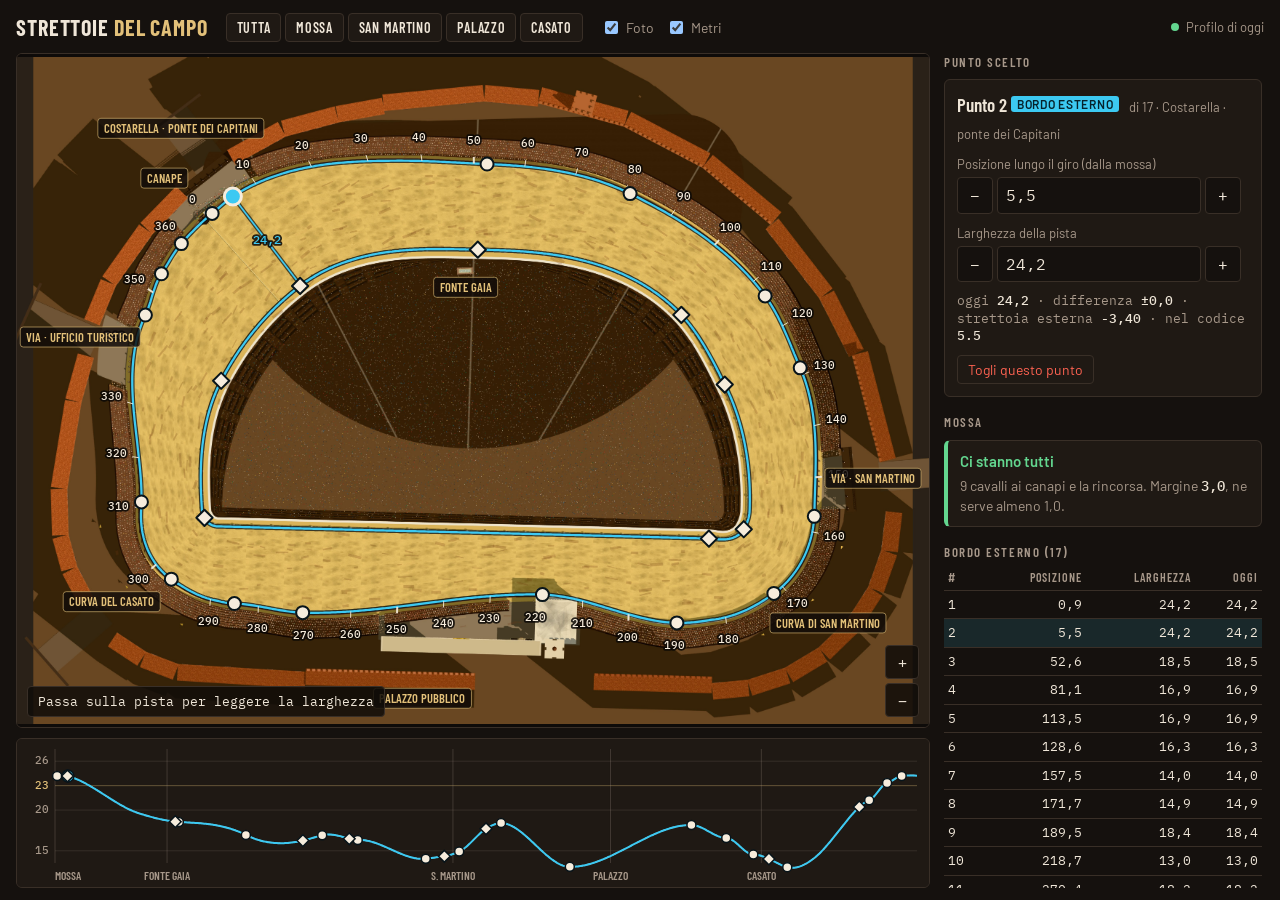
==== commit 28bfdea0: "Editor strettoie e traiettoria: foto e «oggi» dal gioco a 45fc520 (profilo v232, linea AI 9bc5be5) C" ====
--- a/creator/index.html
+++ b/creator/index.html
@@ -224,7 +224,7 @@
 <script>
 "use strict";
 // ── Dati: estratti dal codice del gioco (game-3d.js), non ricopiati a mano ──────
-const GEO = {"L":366.222,"H":11.5,"A":{"SM_IN":154.617,"SM_OUT":183.518,"CAS_IN":288.084,"CAS_OUT":312.106},"punti":[[0.9,-3.1],[5.5,-3.4],[52.6,4.5],[81.1,3],[113.517,1.15],[128.617,2.35],[157.517,5.75],[171.718,5.45],[189.518,3.1],[218.718,8.4],[270.384,3.05],[282.784,3.7],[312.706,8.15],[354.106,-2.05],[359.706,-3]],"interni":[[5.3,4.8],[51.1,-0.05],[105.317,5.3],[125.017,4.35],[165.417,3.1],[183.118,1.5],[310.006,-1.35],[340.706,1.95]],"riferimenti":{"canape":365.222,"costarella":5.5,"fonteGaia":47.609,"viaSanMartino":151.117,"sanMartino":169.067,"cappella":215.75,"entrone":223.1,"palazzo":236,"casato":300.095,"viaTurismo":337.606},"samples":[[45.501,14.534,-0.669,-0.743,0,2.916],[45.198,14.805,-0.665,-0.747,0.407,2.899],[44.893,15.075,-0.66,-0.751,0.814,2.88],[44.586,15.342,-0.656,-0.755,1.221,2.86],[44.278,15.608,-0.651,-0.759,1.628,2.839],[43.969,15.872,-0.647,-0.763,2.034,2.816],[43.658,16.134,-0.642,-0.767,2.441,2.792],[43.345,16.395,-0.637,-0.771,2.848,2.766],[43.031,16.653,-0.633,-0.774,3.255,2.74],[42.715,16.91,-0.628,-0.778,3.662,2.712],[42.397,17.164,-0.623,-0.782,4.069,2.683],[42.079,17.417,-0.619,-0.786,4.476,2.653],[41.758,17.668,-0.614,-0.789,4.883,2.622],[41.436,17.917,-0.609,-0.793,5.29,2.59],[41.113,18.164,-0.605,-0.797,5.696,2.557],[40.788,18.409,-0.6,-0.8,6.103,2.523],[40.462,18.652,-0.595,-0.804,6.51,2.487],[40.134,18.893,-0.59,-0.807,6.917,2.452],[39.805,19.132,-0.585,-0.811,7.324,2.415],[39.474,19.369,-0.581,-0.814,7.731,2.377],[39.142,19.605,-0.576,-0.818,8.138,2.339],[38.809,19.838,-0.571,-0.821,8.545,2.3],[38.474,20.069,-0.566,-0.825,8.951,2.26],[38.138,20.298,-0.561,-0.828,9.358,2.22],[37.8,20.525,-0.556,-0.831,9.765,2.179],[37.462,20.751,-0.551,-0.835,10.172,2.137],[37.121,20.974,-0.546,-0.838,10.579,2.095],[36.78,21.195,-0.541,-0.841,10.986,2.052],[36.437,21.414,-0.536,-0.844,11.393,2.009],[36.093,21.631,-0.531,-0.848,11.8,1.966],[35.747,21.846,-0.526,-0.851,12.207,1.922],[35.4,22.059,-0.521,-0.854,12.613,1.877],[35.052,22.269,-0.515,-0.857,13.02,1.833],[34.703,22.478,-0.51,-0.86,13.427,1.788],[34.353,22.685,-0.505,-0.863,13.834,1.743],[34.001,22.889,-0.5,-0.866,14.241,1.697],[33.648,23.092,-0.495,-0.869,14.648,1.652],[33.294,23.292,-0.49,-0.872,15.055,1.606],[32.938,23.49,-0.484,-0.875,15.462,1.561],[32.582,23.686,-0.479,-0.878,15.869,1.515],[32.224,23.88,-0.474,-0.881,16.275,1.469],[31.865,24.072,-0.469,-0.883,16.682,1.423],[31.505,24.261,-0.463,-0.886,17.089,1.378],[31.144,24.449,-0.458,-0.889,17.496,1.332],[30.782,24.634,-0.453,-0.892,17.903,1.287],[30.418,24.817,-0.447,-0.894,18.31,1.241],[30.054,24.998,-0.442,-0.897,18.717,1.196],[29.688,25.177,-0.437,-0.9,19.124,1.151],[29.322,25.353,-0.431,-0.902,19.531,1.107],[28.954,25.528,-0.426,-0.905,19.937,1.063],[28.585,25.7,-0.42,-0.907,20.344,1.019],[28.216,25.87,-0.415,-0.91,20.751,0.976],[27.845,26.038,-0.409,-0.912,21.158,0.933],[27.473,26.203,-0.404,-0.915,21.565,0.89],[27.101,26.366,-0.399,-0.917,21.972,0.848],[26.727,26.527,-0.393,-0.92,22.379,0.807],[26.352,26.686,-0.388,-0.922,22.786,0.766],[25.977,26.843,-0.382,-0.924,23.192,0.726],[25.6,26.997,-0.376,-0.926,23.599,0.686],[25.223,27.149,-0.371,-0.929,24.006,0.647],[24.845,27.299,-0.365,-0.931,24.413,0.609],[24.465,27.446,-0.36,-0.933,24.82,0.572],[24.085,27.592,-0.354,-0.935,25.227,0.536],[23.704,27.735,-0.349,-0.937,25.634,0.5],[23.323,27.875,-0.343,-0.939,26.041,0.465],[22.94,28.014,-0.337,-0.941,26.448,0.432],[22.557,28.15,-0.332,-0.943,26.854,0.399],[22.172,28.284,-0.326,-0.945,27.261,0.367],[21.787,28.415,-0.32,-0.947,27.668,0.336],[21.401,28.544,-0.315,-0.949,28.075,0.307],[21.015,28.671,-0.309,-0.951,28.482,0.278],[20.627,28.796,-0.303,-0.953,28.889,0.251],[20.239,28.918,-0.298,-0.955,29.296,0.225],[19.851,29.038,-0.292,-0.956,29.703,0.2],[19.461,29.156,-0.286,-0.958,30.11,0.176],[19.071,29.271,-0.28,-0.96,30.516,0.154],[18.68,29.384,-0.275,-0.962,30.923,0.133],[18.288,29.495,-0.269,-0.963,31.33,0.113],[17.896,29.603,-0.263,-0.965,31.737,0.095],[17.503,29.709,-0.257,-0.966,32.144,0.078],[17.11,29.812,-0.252,-0.968,32.551,0.063],[16.716,29.913,-0.246,-0.969,32.958,0.049],[16.321,30.012,-0.24,-0.971,33.365,0.037],[15.926,30.109,-0.234,-0.972,33.772,0.027],[15.53,30.203,-0.228,-0.974,34.178,0.018],[15.133,30.295,-0.223,-0.975,34.585,0.011],[14.737,30.384,-0.217,-0.976,34.992,0.006],[14.339,30.471,-0.211,-0.978,35.399,0.002],[13.941,30.556,-0.205,-0.979,35.806,0],[13.543,30.638,-0.199,-0.98,36.213,0],[13.144,30.718,-0.193,-0.981,36.62,0],[12.744,30.795,-0.187,-0.982,37.027,0],[12.344,30.87,-0.182,-0.983,37.433,0],[11.944,30.943,-0.176,-0.984,37.84,0],[11.543,31.013,-0.17,-0.985,38.247,0],[11.142,31.081,-0.164,-0.986,38.654,0],[10.74,31.146,-0.158,-0.987,39.061,0],[10.338,31.21,-0.152,-0.988,39.468,0],[9.936,31.27,-0.146,-0.989,39.875,0],[9.533,31.328,-0.14,-0.99,40.282,0],[9.13,31.384,-0.134,-0.991,40.689,0],[8.727,31.438,-0.128,-0.992,41.095,0],[8.323,31.489,-0.122,-0.992,41.502,0],[7.919,31.537,-0.116,-0.993,41.909,0],[7.515,31.583,-0.111,-0.994,42.316,0],[7.111,31.627,-0.105,-0.995,42.723,0],[6.706,31.669,-0.099,-0.995,43.13,0],[6.301,31.707,-0.093,-0.996,43.537,0],[5.895,31.744,-0.087,-0.996,43.944,0],[5.49,31.778,-0.081,-0.997,44.351,0],[5.084,31.81,-0.075,-0.997,44.757,0],[4.679,31.839,-0.069,-0.998,45.164,0],[4.273,31.866,-0.063,-0.998,45.571,0],[3.866,31.89,-0.057,-0.998,45.978,0],[3.46,31.912,-0.051,-0.999,46.385,0],[3.054,31.931,-0.045,-0.999,46.792,0],[2.647,31.948,-0.039,-0.999,47.199,0],[2.24,31.963,-0.033,-0.999,47.606,0],[1.834,31.975,-0.027,-1,48.013,0],[1.427,31.985,-0.021,-1,48.419,0],[1.02,31.992,-0.015,-1,48.826,0],[0.613,31.997,-0.009,-1,49.233,0],[0.206,32,-0.003,-1,49.64,0],[-0.2,32,0.003,-1,50.047,0],[-0.607,31.997,0.009,-1,50.454,0],[-1.014,31.992,0.015,-1,50.861,0],[-1.421,31.985,0.021,-1,51.268,0],[-1.828,31.975,0.027,-1,51.674,0],[-2.234,31.963,0.033,-0.999,52.081,0],[-2.641,31.949,0.039,-0.999,52.488,0],[-3.048,31.932,0.045,-0.999,52.895,0],[-3.454,31.912,0.051,-0.999,53.302,0],[-3.86,31.89,0.057,-0.998,53.709,0],[-4.266,31.866,0.063,-0.998,54.116,0],[-4.672,31.839,0.069,-0.998,54.523,0],[-5.078,31.81,0.075,-0.997,54.93,0],[-5.484,31.779,0.081,-0.997,55.336,0],[-5.889,31.744,0.087,-0.996,55.743,0],[-6.295,31.708,0.093,-0.996,56.15,0],[-6.7,31.669,0.099,-0.995,56.557,0],[-7.105,31.628,0.104,-0.995,56.964,0],[-7.509,31.584,0.11,-0.994,57.371,0],[-7.913,31.538,0.116,-0.993,57.778,0],[-8.317,31.489,0.122,-0.992,58.185,0],[-8.721,31.438,0.128,-0.992,58.592,0],[-9.124,31.385,0.134,-0.991,58.998,0],[-9.527,31.329,0.14,-0.99,59.405,0],[-9.93,31.271,0.146,-0.989,59.812,0],[-10.332,31.21,0.152,-0.988,60.219,0],[-10.734,31.147,0.158,-0.987,60.626,0],[-11.136,31.082,0.164,-0.986,61.033,0],[-11.537,31.014,0.17,-0.986,61.44,0],[-11.938,30.944,0.176,-0.984,61.847,0],[-12.338,30.871,0.181,-0.983,62.254,0],[-12.738,30.796,0.187,-0.982,62.66,0],[-13.138,30.719,0.193,-0.981,63.067,0],[-13.537,30.639,0.199,-0.98,63.474,0],[-13.935,30.557,0.205,-0.979,63.881,0],[-14.333,30.472,0.211,-0.978,64.288,0],[-14.731,30.385,0.217,-0.976,64.695,0],[-15.128,30.296,0.222,-0.975,65.102,0],[-15.524,30.204,0.228,-0.974,65.509,0],[-15.92,30.11,0.234,-0.972,65.915,0],[-16.315,30.014,0.24,-0.971,66.322,0],[-16.71,29.915,0.246,-0.969,66.729,0],[-17.104,29.814,0.252,-0.968,67.136,0],[-17.497,29.71,0.257,-0.966,67.543,0],[-17.89,29.604,0.263,-0.965,67.95,0],[-18.283,29.496,0.269,-0.963,68.357,0],[-18.674,29.386,0.275,-0.962,68.764,0],[-19.065,29.273,0.28,-0.96,69.171,0],[-19.455,29.157,0.286,-0.958,69.577,0],[-19.845,29.04,0.292,-0.956,69.984,0],[-20.234,28.92,0.298,-0.955,70.391,0],[-20.622,28.798,0.303,-0.953,70.798,0],[-21.009,28.673,0.309,-0.951,71.205,0],[-21.396,28.546,0.315,-0.949,71.612,0],[-21.781,28.417,0.32,-0.947,72.019,0],[-22.167,28.286,0.326,-0.945,72.426,0],[-22.551,28.152,0.332,-0.943,72.833,0],[-22.934,28.016,0.337,-0.941,73.239,0],[-23.317,27.877,0.343,-0.939,73.646,0],[-23.699,27.737,0.349,-0.937,74.053,0],[-24.08,27.594,0.354,-0.935,74.46,0],[-24.46,27.449,0.36,-0.933,74.867,0],[-24.839,27.301,0.365,-0.931,75.274,0],[-25.217,27.151,0.371,-0.929,75.681,0],[-25.595,26.999,0.376,-0.926,76.088,0],[-25.971,26.845,0.382,-0.924,76.495,0],[-26.347,26.688,0.387,-0.922,76.901,0],[-26.721,26.53,0.393,-0.92,77.308,0],[-27.095,26.369,0.398,-0.917,77.715,0],[-27.468,26.205,0.404,-0.915,78.122,0],[-27.839,26.04,0.409,-0.912,78.529,0],[-28.21,25.872,0.415,-0.91,78.936,0],[-28.58,25.702,0.42,-0.907,79.343,0],[-28.949,25.53,0.426,-0.905,79.75,0],[-29.316,25.356,0.431,-0.902,80.157,0],[-29.683,25.179,0.437,-0.9,80.563,0],[-30.048,25.001,0.442,-0.897,80.97,0],[-30.413,24.82,0.447,-0.894,81.377,0],[-30.776,24.637,0.453,-0.892,81.784,0],[-31.139,24.452,0.458,-0.889,82.191,0],[-31.5,24.264,0.463,-0.886,82.598,0],[-31.86,24.075,0.469,-0.883,83.005,0],[-32.219,23.883,0.474,-0.881,83.412,0],[-32.576,23.689,0.479,-0.878,83.818,0],[-32.933,23.493,0.484,-0.875,84.225,0],[-33.288,23.295,0.49,-0.872,84.632,0],[-33.643,23.095,0.495,-0.869,85.039,0],[-33.996,22.892,0.5,-0.866,85.446,0],[-34.347,22.688,0.505,-0.863,85.853,0],[-34.698,22.481,0.51,-0.86,86.26,0],[-35.047,22.273,0.515,-0.857,86.667,0],[-35.395,22.062,0.521,-0.854,87.074,0],[-35.742,21.849,0.526,-0.851,87.48,0],[-36.087,21.634,0.531,-0.848,87.887,0],[-36.432,21.417,0.536,-0.844,88.294,0],[-36.775,21.198,0.541,-0.841,88.701,0],[-37.116,20.977,0.546,-0.838,89.108,0],[-37.456,20.754,0.551,-0.835,89.515,0],[-37.795,20.529,0.556,-0.831,89.922,0],[-38.133,20.302,0.561,-0.828,90.329,0],[-38.469,20.072,0.566,-0.825,90.736,0],[-38.804,19.841,0.571,-0.821,91.142,0],[-39.137,19.608,0.576,-0.818,91.549,0],[-39.469,19.373,0.58,-0.814,91.956,0],[-39.8,19.136,0.585,-0.811,92.363,0],[-40.129,18.897,0.59,-0.807,92.77,0],[-40.457,18.656,0.595,-0.804,93.177,0],[-40.783,18.412,0.6,-0.8,93.584,0],[-41.108,18.167,0.605,-0.797,93.991,0],[-41.432,17.921,0.609,-0.793,94.398,0],[-41.753,17.672,0.614,-0.789,94.804,0],[-42.074,17.421,0.619,-0.786,95.211,0],[-42.393,17.168,0.623,-0.782,95.618,0],[-42.71,16.914,0.628,-0.778,96.025,0],[-43.026,16.657,0.633,-0.774,96.432,0],[-43.34,16.399,0.637,-0.771,96.839,0],[-43.653,16.138,0.642,-0.767,97.246,0],[-43.964,15.876,0.647,-0.763,97.653,0],[-44.274,15.612,0.651,-0.759,98.059,0],[-44.582,15.346,0.656,-0.755,98.466,0],[-44.888,15.079,0.66,-0.751,98.873,0],[-45.193,14.809,0.665,-0.747,99.28,0],[-45.496,14.538,0.669,-0.743,99.687,0],[-45.798,14.265,0.673,-0.739,100.094,0],[-46.098,13.99,0.678,-0.735,100.501,0],[-46.396,13.713,0.682,-0.731,100.908,0],[-46.693,13.435,0.687,-0.727,101.315,0],[-46.988,13.154,0.691,-0.723,101.721,0],[-47.281,12.872,0.695,-0.719,102.128,0],[-47.573,12.588,0.7,-0.715,102.535,0],[-47.863,12.303,0.704,-0.71,102.942,0],[-48.151,12.016,0.708,-0.706,103.349,0],[-48.437,11.727,0.712,-0.702,103.756,0],[-48.722,11.436,0.716,-0.698,104.163,0],[-49.005,11.144,0.721,-0.693,104.57,0],[-49.286,10.85,0.725,-0.689,104.977,0],[-49.565,10.554,0.729,-0.685,105.383,0],[-49.843,10.256,0.733,-0.68,105.79,0],[-50.119,9.957,0.737,-0.676,106.197,0],[-50.393,9.657,0.741,-0.671,106.604,0],[-50.665,9.354,0.745,-0.667,107.011,0],[-50.936,9.05,0.749,-0.663,107.418,0],[-51.205,8.745,0.753,-0.658,107.825,0],[-51.471,8.438,0.757,-0.653,108.232,0],[-51.736,8.129,0.761,-0.649,108.639,0],[-51.999,7.818,0.765,-0.644,109.045,0],[-52.261,7.506,0.769,-0.64,109.452,0],[-52.52,7.193,0.772,-0.635,109.859,0],[-52.778,6.878,0.776,-0.631,110.266,0],[-53.033,6.561,0.78,-0.626,110.673,0],[-53.287,6.243,0.784,-0.621,111.08,0],[-53.539,5.924,0.787,-0.617,111.487,0],[-53.789,5.603,0.791,-0.612,111.894,0],[-54.037,5.28,0.795,-0.607,112.3,0],[-54.283,4.956,0.798,-0.602,112.707,0],[-54.527,4.63,0.802,-0.598,113.114,0],[-54.769,4.303,0.805,-0.593,113.521,0],[-55.009,3.975,0.809,-0.588,113.928,0],[-55.247,3.645,0.812,-0.583,114.335,0],[-55.484,3.314,0.816,-0.578,114.742,0],[-55.718,2.981,0.819,-0.573,115.149,0],[-55.95,2.647,0.823,-0.568,115.556,0],[-56.18,2.312,0.826,-0.563,115.962,0],[-56.409,1.975,0.83,-0.558,116.369,0],[-56.635,1.637,0.833,-0.553,116.776,0],[-56.859,1.297,0.836,-0.548,117.183,0],[-57.081,0.956,0.839,-0.543,117.59,0],[-57.301,0.614,0.843,-0.538,117.997,0],[-57.519,0.27,0.846,-0.533,118.404,0],[-57.735,-0.074,0.849,-0.528,118.811,0],[-57.949,-0.421,0.852,-0.523,119.218,0],[-58.161,-0.768,0.855,-0.518,119.624,0],[-58.371,-1.117,0.858,-0.513,120.031,0],[-58.578,-1.466,0.861,-0.508,120.438,0],[-58.784,-1.818,0.864,-0.503,120.845,0],[-58.988,-2.17,0.867,-0.498,121.252,0],[-59.189,-2.524,0.87,-0.492,121.659,0],[-59.388,-2.878,0.873,-0.487,122.066,0],[-59.585,-3.234,0.876,-0.482,122.473,0],[-59.78,-3.591,0.879,-0.477,122.88,0],[-59.973,-3.95,0.882,-0.471,123.286,0],[-60.164,-4.309,0.885,-0.466,123.693,0],[-60.352,-4.67,0.888,-0.461,124.1,0],[-60.539,-5.031,0.89,-0.455,124.507,0],[-60.723,-5.394,0.893,-0.45,124.914,0],[-60.905,-5.758,0.896,-0.445,125.321,0],[-61.085,-6.123,0.898,-0.439,125.728,0],[-61.263,-6.489,0.901,-0.434,126.135,0],[-61.438,-6.856,0.904,-0.429,126.541,0],[-61.611,-7.224,0.906,-0.423,126.948,0],[-61.782,-7.593,0.909,-0.418,127.355,0],[-61.951,-7.964,0.911,-0.412,127.762,0],[-62.118,-8.335,0.913,-0.407,128.169,0],[-62.282,-8.707,0.916,-0.401,128.576,0],[-62.445,-9.08,0.918,-0.396,128.983,0],[-62.605,-9.454,0.921,-0.39,129.39,0],[-62.762,-9.829,0.923,-0.385,129.797,0],[-62.918,-10.205,0.925,-0.379,130.203,0],[-63.071,-10.582,0.928,-0.374,130.61,0],[-63.222,-10.96,0.93,-0.368,131.017,0],[-63.371,-11.339,0.932,-0.363,131.424,0],[-63.517,-11.719,0.934,-0.357,131.831,0],[-63.661,-12.099,0.936,-0.351,132.238,0],[-63.803,-12.48,0.938,-0.346,132.645,0],[-63.943,-12.863,0.94,-0.34,133.052,0],[-64.08,-13.246,0.942,-0.335,133.459,0],[-64.215,-13.629,0.944,-0.329,133.865,0],[-64.348,-14.014,0.946,-0.323,134.272,0],[-64.478,-14.399,0.948,-0.318,134.679,0],[-64.606,-14.786,0.95,-0.312,135.086,0],[-64.732,-15.173,0.952,-0.306,135.493,0],[-64.855,-15.56,0.954,-0.301,135.9,0],[-64.977,-15.949,0.956,-0.295,136.307,0],[-65.095,-16.338,0.957,-0.289,136.714,0],[-65.212,-16.728,0.959,-0.283,137.121,0],[-65.326,-17.118,0.961,-0.278,137.527,0],[-65.438,-17.51,0.962,-0.272,137.934,0],[-65.547,-17.901,0.964,-0.266,138.341,0],[-65.654,-18.294,0.966,-0.26,138.748,0],[-65.759,-18.687,0.967,-0.255,139.155,0],[-65.862,-19.081,0.969,-0.249,139.562,0],[-65.962,-19.475,0.97,-0.243,139.969,0],[-66.059,-19.87,0.971,-0.237,140.376,0],[-66.155,-20.266,0.973,-0.231,140.782,0],[-66.248,-20.662,0.974,-0.226,141.189,0],[-66.338,-21.059,0.976,-0.22,141.596,0],[-66.426,-21.456,0.977,-0.214,142.003,0],[-66.512,-21.854,0.978,-0.208,142.41,0],[-66.596,-22.252,0.979,-0.202,142.817,0],[-66.677,-22.651,0.981,-0.196,143.224,0],[-66.755,-23.05,0.982,-0.19,143.631,0],[-66.832,-23.449,0.983,-0.185,144.038,0],[-66.906,-23.85,0.984,-0.179,144.444,0],[-66.977,-24.25,0.985,-0.173,144.851,0],[-67.046,-24.651,0.986,-0.167,145.258,0],[-67.113,-25.052,0.987,-0.161,145.665,0],[-67.177,-25.454,0.988,-0.155,146.072,0],[-67.239,-25.856,0.989,-0.149,146.479,0],[-67.299,-26.259,0.99,-0.143,146.886,0],[-67.356,-26.662,0.991,-0.137,147.293,0],[-67.41,-27.065,0.991,-0.131,147.7,0],[-67.463,-27.468,0.992,-0.125,148.106,0],[-67.513,-27.872,0.993,-0.12,148.513,0],[-67.56,-28.276,0.994,-0.114,148.92,0],[-67.605,-28.681,0.994,-0.108,149.327,0],[-67.648,-29.085,0.995,-0.102,149.734,0],[-67.688,-29.49,0.995,-0.096,150.141,0],[-67.725,-29.895,0.996,-0.09,150.548,0],[-67.761,-30.301,0.996,-0.084,150.955,0],[-67.794,-30.706,0.997,-0.078,151.362,0],[-67.824,-31.112,0.997,-0.072,151.768,0],[-67.852,-31.518,0.998,-0.066,152.175,0],[-67.878,-31.924,0.998,-0.06,152.582,0],[-67.901,-32.33,0.999,-0.054,152.989,0],[-67.922,-32.737,0.999,-0.048,153.396,0],[-67.94,-33.143,0.999,-0.042,153.803,0],[-67.956,-33.55,0.999,-0.036,154.21,0],[-67.969,-33.956,1,-0.03,154.617,0],[-67.98,-34.363,1,-0.024,155.023,0],[-67.989,-34.77,1,-0.018,155.43,0],[-67.995,-35.177,1,-0.012,155.837,0],[-67.999,-35.584,1,-0.006,156.244,0],[-68,-35.991,1,0.005,156.651,0],[-67.995,-36.398,1,0.025,157.058,0],[-67.98,-36.804,0.999,0.05,157.465,0],[-67.954,-37.211,0.997,0.076,157.872,0],[-67.918,-37.616,0.995,0.101,158.279,0],[-67.872,-38.02,0.992,0.126,158.686,0],[-67.815,-38.424,0.988,0.151,159.093,0],[-67.749,-38.825,0.984,0.177,159.5,0],[-67.672,-39.225,0.979,0.202,159.908,0],[-67.585,-39.623,0.974,0.226,160.315,0],[-67.487,-40.018,0.968,0.251,160.722,0],[-67.38,-40.411,0.961,0.276,161.129,0],[-67.263,-40.8,0.954,0.3,161.536,0],[-67.136,-41.187,0.946,0.324,161.943,0],[-66.999,-41.571,0.937,0.348,162.35,0],[-66.852,-41.95,0.928,0.372,162.757,0],[-66.696,-42.326,0.919,0.395,163.164,0],[-66.53,-42.698,0.908,0.419,163.571,0],[-66.355,-43.066,0.897,0.442,163.978,0],[-66.171,-43.429,0.886,0.464,164.386,0],[-65.977,-43.787,0.874,0.487,164.793,0],[-65.775,-44.14,0.861,0.509,165.2,0],[-65.563,-44.488,0.848,0.53,165.607,0],[-65.343,-44.83,0.834,0.552,166.014,0],[-65.114,-45.166,0.82,0.573,166.421,0],[-64.877,-45.497,0.805,0.594,166.828,0],[-64.631,-45.822,0.789,0.614,167.235,0],[-64.377,-46.14,0.774,0.634,167.642,0],[-64.115,-46.451,0.757,0.653,168.049,0],[-63.845,-46.756,0.74,0.672,168.456,0],[-63.568,-47.054,0.723,0.691,168.863,0],[-63.283,-47.345,0.705,0.709,169.271,0],[-62.99,-47.628,0.687,0.727,169.678,0],[-62.691,-47.904,0.668,0.744,170.085,0],[-62.385,-48.172,0.649,0.761,170.492,0],[-62.072,-48.432,0.629,0.777,170.899,0],[-61.752,-48.685,0.61,0.793,171.306,0],[-61.426,-48.929,0.589,0.808,171.713,0],[-61.094,-49.164,0.568,0.823,172.12,0],[-60.756,-49.391,0.547,0.837,172.527,0],[-60.413,-49.61,0.526,0.851,172.934,0],[-60.064,-49.819,0.504,0.864,173.341,0],[-59.71,-50.02,0.482,0.876,173.748,0],[-59.351,-50.212,0.459,0.888,174.156,0],[-58.987,-50.394,0.437,0.9,174.563,0],[-58.618,-50.567,0.414,0.91,174.97,0],[-58.245,-50.731,0.39,0.921,175.377,0],[-57.869,-50.885,0.367,0.93,175.784,0],[-57.488,-51.029,0.343,0.939,176.191,0],[-57.104,-51.164,0.319,0.948,176.598,0],[-56.716,-51.289,0.295,0.956,177.005,0],[-56.326,-51.404,0.27,0.963,177.412,0],[-55.933,-51.509,0.246,0.969,177.819,0],[-55.537,-51.604,0.221,0.975,178.226,0],[-55.139,-51.689,0.196,0.981,178.633,0],[-54.739,-51.764,0.171,0.985,179.041,0],[-54.337,-51.828,0.146,0.989,179.448,0],[-53.933,-51.883,0.121,0.993,179.855,0],[-53.528,-51.927,0.096,0.995,180.262,0],[-53.123,-51.961,0.07,0.998,180.669,0],[-52.716,-51.984,0.045,0.999,181.076,0],[-52.31,-51.997,0.016,1,181.483,0],[-51.903,-51.997,-0.014,1,181.89,0],[-51.496,-51.986,-0.028,1,182.297,0],[-51.089,-51.974,-0.028,1,182.704,0],[-50.682,-51.963,-0.028,1,183.111,0],[-50.276,-51.952,-0.028,1,183.518,0],[-49.869,-51.94,-0.028,1,183.925,0],[-49.462,-51.929,-0.028,1,184.331,0],[-49.055,-51.917,-0.028,1,184.738,0],[-48.649,-51.906,-0.028,1,185.145,0],[-48.242,-51.895,-0.028,1,185.552,0],[-47.835,-51.883,-0.028,1,185.959,0],[-47.429,-51.872,-0.028,1,186.366,0],[-47.022,-51.86,-0.028,1,186.773,0],[-46.615,-51.849,-0.028,1,187.18,0],[-46.208,-51.838,-0.028,1,187.586,0],[-45.802,-51.826,-0.028,1,187.993,0],[-45.395,-51.815,-0.028,1,188.4,0],[-44.988,-51.803,-0.028,1,188.807,0],[-44.582,-51.792,-0.028,1,189.214,0],[-44.175,-51.781,-0.028,1,189.621,0],[-43.768,-51.769,-0.028,1,190.028,0],[-43.361,-51.758,-0.028,1,190.435,0],[-42.955,-51.746,-0.028,1,190.841,0],[-42.548,-51.735,-0.028,1,191.248,0],[-42.141,-51.724,-0.028,1,191.655,0],[-41.735,-51.712,-0.028,1,192.062,0],[-41.328,-51.701,-0.028,1,192.469,0],[-40.921,-51.689,-0.028,1,192.876,0],[-40.514,-51.678,-0.028,1,193.283,0],[-40.108,-51.667,-0.028,1,193.69,0],[-39.701,-51.655,-0.028,1,194.096,0],[-39.294,-51.644,-0.028,1,194.503,0],[-38.888,-51.632,-0.028,1,194.91,0],[-38.481,-51.621,-0.028,1,195.317,0],[-38.074,-51.61,-0.028,1,195.724,0],[-37.667,-51.598,-0.028,1,196.131,0],[-37.261,-51.587,-0.028,1,196.538,0],[-36.854,-51.575,-0.028,1,196.945,0],[-36.447,-51.564,-0.028,1,197.351,0],[-36.041,-51.553,-0.028,1,197.758,0],[-35.634,-51.541,-0.028,1,198.165,0],[-35.227,-51.53,-0.028,1,198.572,0],[-34.82,-51.518,-0.028,1,198.979,0],[-34.414,-51.507,-0.028,1,199.386,0],[-34.007,-51.496,-0.028,1,199.793,0],[-33.6,-51.484,-0.028,1,200.2,0],[-33.194,-51.473,-0.028,1,200.606,0],[-32.787,-51.461,-0.028,1,201.013,0],[-32.38,-51.45,-0.028,1,201.42,0],[-31.973,-51.439,-0.028,1,201.827,0],[-31.567,-51.427,-0.028,1,202.234,0],[-31.16,-51.416,-0.028,1,202.641,0],[-30.753,-51.404,-0.028,1,203.048,0],[-30.347,-51.393,-0.028,1,203.455,0],[-29.94,-51.381,-0.028,1,203.861,0],[-29.533,-51.37,-0.028,1,204.268,0],[-29.126,-51.359,-0.028,1,204.675,0],[-28.72,-51.347,-0.028,1,205.082,0],[-28.313,-51.336,-0.028,1,205.489,0],[-27.906,-51.324,-0.028,1,205.896,0],[-27.5,-51.313,-0.028,1,206.303,0],[-27.093,-51.302,-0.028,1,206.71,0],[-26.686,-51.29,-0.028,1,207.116,0],[-26.279,-51.279,-0.028,1,207.523,0],[-25.873,-51.267,-0.028,1,207.93,0],[-25.466,-51.256,-0.028,1,208.337,0],[-25.059,-51.245,-0.028,1,208.744,0],[-24.653,-51.233,-0.028,1,209.151,0],[-24.246,-51.222,-0.028,1,209.558,0],[-23.839,-51.21,-0.028,1,209.964,0],[-23.432,-51.199,-0.028,1,210.371,0],[-23.026,-51.188,-0.028,1,210.778,0],[-22.619,-51.176,-0.028,1,211.185,0],[-22.212,-51.165,-0.028,1,211.592,0],[-21.806,-51.153,-0.028,1,211.999,0],[-21.399,-51.142,-0.028,1,212.406,0],[-20.992,-51.131,-0.028,1,212.813,0],[-20.585,-51.119,-0.028,1,213.219,0],[-20.179,-51.108,-0.028,1,213.626,0],[-19.772,-51.096,-0.028,1,214.033,0],[-19.365,-51.085,-0.028,1,214.44,0],[-18.959,-51.074,-0.028,1,214.847,0],[-18.552,-51.062,-0.028,1,215.254,0],[-18.145,-51.051,-0.028,1,215.661,0],[-17.738,-51.039,-0.028,1,216.068,0],[-17.332,-51.028,-0.028,1,216.474,0],[-16.925,-51.017,-0.028,1,216.881,0],[-16.518,-51.005,-0.028,1,217.288,0],[-16.112,-50.994,-0.028,1,217.695,0],[-15.705,-50.982,-0.028,1,218.102,0],[-15.298,-50.971,-0.028,1,218.509,0],[-14.891,-50.96,-0.028,1,218.916,0],[-14.485,-50.948,-0.028,1,219.323,0],[-14.078,-50.937,-0.028,1,219.729,0],[-13.671,-50.925,-0.028,1,220.136,0],[-13.265,-50.914,-0.028,1,220.543,0],[-12.858,-50.903,-0.028,1,220.95,0],[-12.451,-50.891,-0.028,1,221.357,0],[-12.044,-50.88,-0.028,1,221.764,0],[-11.638,-50.868,-0.028,1,222.171,0],[-11.231,-50.857,-0.028,1,222.578,0],[-10.824,-50.846,-0.028,1,222.984,0],[-10.418,-50.834,-0.028,1,223.391,0],[-10.011,-50.823,-0.028,1,223.798,0],[-9.604,-50.811,-0.028,1,224.205,0],[-9.197,-50.8,-0.028,1,224.612,0],[-8.791,-50.789,-0.028,1,225.019,0],[-8.384,-50.777,-0.028,1,225.426,0],[-7.977,-50.766,-0.028,1,225.833,0],[-7.571,-50.754,-0.028,1,226.239,0],[-7.164,-50.743,-0.028,1,226.646,0],[-6.757,-50.732,-0.028,1,227.053,0],[-6.35,-50.72,-0.028,1,227.46,0],[-5.944,-50.709,-0.028,1,227.867,0],[-5.537,-50.697,-0.028,1,228.274,0],[-5.13,-50.686,-0.028,1,228.681,0],[-4.724,-50.674,-0.028,1,229.088,0],[-4.317,-50.663,-0.028,1,229.494,0],[-3.91,-50.652,-0.028,1,229.901,0],[-3.503,-50.64,-0.028,1,230.308,0],[-3.097,-50.629,-0.028,1,230.715,0],[-2.69,-50.617,-0.028,1,231.122,0],[-2.283,-50.606,-0.028,1,231.529,0],[-1.877,-50.595,-0.028,1,231.936,0],[-1.47,-50.583,-0.028,1,232.343,0],[-1.063,-50.572,-0.028,1,232.749,0],[-0.656,-50.56,-0.028,1,233.156,0],[-0.25,-50.549,-0.028,1,233.563,0],[0.157,-50.538,-0.028,1,233.97,0],[0.564,-50.526,-0.028,1,234.377,0],[0.97,-50.515,-0.028,1,234.784,0],[1.377,-50.503,-0.028,1,235.191,0],[1.784,-50.492,-0.028,1,235.598,0],[2.191,-50.481,-0.028,1,236.004,0],[2.597,-50.469,-0.028,1,236.411,0],[3.004,-50.458,-0.028,1,236.818,0],[3.411,-50.446,-0.028,1,237.225,0],[3.817,-50.435,-0.028,1,237.632,0],[4.224,-50.424,-0.028,1,238.039,0],[4.631,-50.412,-0.028,1,238.446,0],[5.038,-50.401,-0.028,1,238.853,0],[5.444,-50.389,-0.028,1,239.259,0],[5.851,-50.378,-0.028,1,239.666,0],[6.258,-50.367,-0.028,1,240.073,0],[6.664,-50.355,-0.028,1,240.48,0],[7.071,-50.344,-0.028,1,240.887,0],[7.478,-50.332,-0.028,1,241.294,0],[7.885,-50.321,-0.028,1,241.701,0],[8.291,-50.31,-0.028,1,242.108,0],[8.698,-50.298,-0.028,1,242.514,0],[9.105,-50.287,-0.028,1,242.921,0],[9.511,-50.275,-0.028,1,243.328,0],[9.918,-50.264,-0.028,1,243.735,0],[10.325,-50.253,-0.028,1,244.142,0],[10.732,-50.241,-0.028,1,244.549,0],[11.138,-50.23,-0.028,1,244.956,0],[11.545,-50.218,-0.028,1,245.363,0],[11.952,-50.207,-0.028,1,245.769,0],[12.358,-50.196,-0.028,1,246.176,0],[12.765,-50.184,-0.028,1,246.583,0],[13.172,-50.173,-0.028,1,246.99,0],[13.579,-50.161,-0.028,1,247.397,0],[13.985,-50.15,-0.028,1,247.804,0],[14.392,-50.139,-0.028,1,248.211,0],[14.799,-50.127,-0.028,1,248.618,0],[15.205,-50.116,-0.028,1,249.024,0],[15.612,-50.104,-0.028,1,249.431,0],[16.019,-50.093,-0.028,1,249.838,0],[16.426,-50.082,-0.028,1,250.245,0],[16.832,-50.07,-0.028,1,250.652,0],[17.239,-50.059,-0.028,1,251.059,0],[17.646,-50.047,-0.028,1,251.466,0],[18.052,-50.036,-0.028,1,251.873,0],[18.459,-50.025,-0.028,1,252.279,0],[18.866,-50.013,-0.028,1,252.686,0],[19.273,-50.002,-0.028,1,253.093,0],[19.679,-49.99,-0.028,1,253.5,0],[20.086,-49.979,-0.028,1,253.907,0],[20.493,-49.967,-0.028,1,254.314,0],[20.899,-49.956,-0.028,1,254.721,0],[21.306,-49.945,-0.028,1,255.128,0],[21.713,-49.933,-0.028,1,255.534,0],[22.12,-49.922,-0.028,1,255.941,0],[22.526,-49.91,-0.028,1,256.348,0],[22.933,-49.899,-0.028,1,256.755,0],[23.34,-49.888,-0.028,1,257.162,0],[23.746,-49.876,-0.028,1,257.569,0],[24.153,-49.865,-0.028,1,257.976,0],[24.56,-49.853,-0.028,1,258.383,0],[24.967,-49.842,-0.028,1,258.789,0],[25.373,-49.831,-0.028,1,259.196,0],[25.78,-49.819,-0.028,1,259.603,0],[26.187,-49.808,-0.028,1,260.01,0],[26.593,-49.796,-0.028,1,260.417,0],[27,-49.785,-0.028,1,260.824,0],[27.407,-49.774,-0.028,1,261.231,0],[27.814,-49.762,-0.028,1,261.638,0],[28.22,-49.751,-0.028,1,262.044,0],[28.627,-49.739,-0.028,1,262.451,0],[29.034,-49.728,-0.028,1,262.858,0],[29.44,-49.717,-0.028,1,263.265,0],[29.847,-49.705,-0.028,1,263.672,0],[30.254,-49.694,-0.028,1,264.079,0],[30.661,-49.682,-0.028,1,264.486,0],[31.067,-49.671,-0.028,1,264.893,0],[31.474,-49.66,-0.028,1,265.299,0],[31.881,-49.648,-0.028,1,265.706,0],[32.287,-49.637,-0.028,1,266.113,0],[32.694,-49.625,-0.028,1,266.52,0],[33.101,-49.614,-0.028,1,266.927,0],[33.508,-49.603,-0.028,1,267.334,0],[33.914,-49.591,-0.028,1,267.741,0],[34.321,-49.58,-0.028,1,268.147,0],[34.728,-49.568,-0.028,1,268.554,0],[35.134,-49.557,-0.028,1,268.961,0],[35.541,-49.546,-0.028,1,269.368,0],[35.948,-49.534,-0.028,1,269.775,0],[36.355,-49.523,-0.028,1,270.182,0],[36.761,-49.511,-0.028,1,270.589,0],[37.168,-49.5,-0.028,1,270.996,0],[37.575,-49.489,-0.028,1,271.402,0],[37.981,-49.477,-0.028,1,271.809,0],[38.388,-49.466,-0.028,1,272.216,0],[38.795,-49.454,-0.028,1,272.623,0],[39.202,-49.443,-0.028,1,273.03,0],[39.608,-49.432,-0.028,1,273.437,0],[40.015,-49.42,-0.028,1,273.844,0],[40.422,-49.409,-0.028,1,274.251,0],[40.828,-49.397,-0.028,1,274.657,0],[41.235,-49.386,-0.028,1,275.064,0],[41.642,-49.375,-0.028,1,275.471,0],[42.049,-49.363,-0.028,1,275.878,0],[42.455,-49.352,-0.028,1,276.285,0],[42.862,-49.34,-0.028,1,276.692,0],[43.269,-49.329,-0.028,1,277.099,0],[43.675,-49.318,-0.028,1,277.506,0],[44.082,-49.306,-0.028,1,277.912,0],[44.489,-49.295,-0.028,1,278.319,0],[44.896,-49.283,-0.028,1,278.726,0],[45.302,-49.272,-0.028,1,279.133,0],[45.709,-49.26,-0.028,1,279.54,0],[46.116,-49.249,-0.028,1,279.947,0],[46.522,-49.238,-0.028,1,280.354,0],[46.929,-49.226,-0.028,1,280.761,0],[47.336,-49.215,-0.028,1,281.167,0],[47.743,-49.203,-0.028,1,281.574,0],[48.149,-49.192,-0.028,1,281.981,0],[48.556,-49.181,-0.028,1,282.388,0],[48.963,-49.169,-0.028,1,282.795,0],[49.369,-49.158,-0.028,1,283.202,0],[49.776,-49.146,-0.028,1,283.609,0],[50.183,-49.135,-0.028,1,284.016,0],[50.59,-49.124,-0.028,1,284.422,0],[50.996,-49.112,-0.028,1,284.829,0],[51.403,-49.101,-0.028,1,285.236,0],[51.81,-49.089,-0.028,1,285.643,0],[52.216,-49.078,-0.028,1,286.05,0],[52.623,-49.067,-0.028,1,286.457,0],[53.03,-49.055,-0.028,1,286.864,0],[53.437,-49.044,-0.028,1,287.271,0],[53.843,-49.032,-0.028,1,287.677,0],[54.25,-49.021,-0.028,1,288.084,0],[54.657,-49.01,-0.026,1,288.491,0],[55.064,-49,-0.022,1,288.898,0],[55.47,-48.991,-0.036,0.999,289.305,0],[55.877,-48.97,-0.067,0.998,289.712,0],[56.283,-48.937,-0.099,0.995,290.119,0],[56.687,-48.89,-0.13,0.992,290.527,0],[57.09,-48.831,-0.161,0.987,290.934,0],[57.491,-48.759,-0.192,0.981,291.341,0],[57.889,-48.675,-0.222,0.975,291.748,0],[58.285,-48.578,-0.253,0.968,292.155,0],[58.677,-48.469,-0.283,0.959,292.562,0],[59.066,-48.348,-0.313,0.95,292.97,0],[59.451,-48.214,-0.342,0.94,293.377,0],[59.831,-48.069,-0.372,0.928,293.784,0],[60.207,-47.912,-0.401,0.916,294.191,0],[60.577,-47.743,-0.429,0.903,294.598,0],[60.942,-47.562,-0.457,0.889,295.006,0],[61.301,-47.371,-0.485,0.875,295.413,0],[61.654,-47.168,-0.512,0.859,295.82,0],[62.001,-46.954,-0.539,0.843,296.227,0],[62.341,-46.729,-0.565,0.825,296.634,0],[62.673,-46.494,-0.59,0.807,297.042,0],[62.998,-46.249,-0.615,0.788,297.449,0],[63.315,-45.993,-0.64,0.769,297.856,0],[63.624,-45.728,-0.663,0.748,298.263,0],[63.924,-45.453,-0.686,0.727,298.67,0],[64.216,-45.169,-0.709,0.705,299.078,0],[64.499,-44.876,-0.731,0.683,299.485,0],[64.772,-44.574,-0.752,0.66,299.892,0],[65.036,-44.264,-0.772,0.636,300.299,0],[65.289,-43.945,-0.791,0.611,300.706,0],[65.533,-43.619,-0.81,0.586,301.114,0],[65.767,-43.285,-0.828,0.56,301.521,0],[65.99,-42.945,-0.845,0.534,301.928,0],[66.202,-42.597,-0.862,0.507,302.335,0],[66.403,-42.243,-0.877,0.48,302.742,0],[66.593,-41.883,-0.892,0.453,303.15,0],[66.771,-41.517,-0.905,0.424,303.557,0],[66.938,-41.146,-0.918,0.396,303.964,0],[67.094,-40.769,-0.93,0.367,304.371,0],[67.237,-40.388,-0.941,0.338,304.778,0],[67.368,-40.003,-0.951,0.308,305.186,0],[67.488,-39.613,-0.961,0.278,305.593,0],[67.595,-39.22,-0.969,0.248,306,0],[67.689,-38.824,-0.976,0.217,306.407,0],[67.772,-38.426,-0.982,0.187,306.814,0],[67.841,-38.024,-0.988,0.156,307.221,0],[67.899,-37.621,-0.992,0.125,307.629,0],[67.943,-37.216,-0.996,0.094,308.036,0],[67.975,-36.811,-0.998,0.062,308.443,0],[67.994,-36.404,-1,0.031,308.85,0],[68,-35.997,-1,0.006,309.257,0],[67.999,-35.59,-1,-0.006,309.664,0],[67.995,-35.183,-1,-0.012,310.071,0],[67.989,-34.776,-1,-0.018,310.478,0],[67.98,-34.369,-1,-0.024,310.885,0],[67.969,-33.962,-1,-0.03,311.292,0],[67.956,-33.556,-0.999,-0.036,311.699,0],[67.94,-33.149,-0.999,-0.042,312.106,0],[67.922,-32.743,-0.999,-0.048,312.513,0],[67.901,-32.336,-0.999,-0.054,312.92,0],[67.878,-31.93,-0.998,-0.06,313.326,0],[67.853,-31.524,-0.998,-0.066,313.733,0],[67.825,-31.118,-0.997,-0.072,314.14,0],[67.794,-30.712,-0.997,-0.078,314.547,0],[67.761,-30.307,-0.996,-0.084,314.954,0],[67.726,-29.901,-0.996,-0.09,315.361,0],[67.688,-29.496,-0.995,-0.096,315.768,0],[67.648,-29.091,-0.995,-0.102,316.175,0],[67.606,-28.687,-0.994,-0.108,316.581,0],[67.561,-28.282,-0.994,-0.113,316.988,0],[67.513,-27.878,-0.993,-0.119,317.395,0],[67.463,-27.474,-0.992,-0.125,317.802,0],[67.411,-27.071,-0.991,-0.131,318.209,0],[67.357,-26.668,-0.991,-0.137,318.616,0],[67.3,-26.265,-0.99,-0.143,319.023,0],[67.24,-25.862,-0.989,-0.149,319.43,0],[67.178,-25.46,-0.988,-0.155,319.837,0],[67.114,-25.058,-0.987,-0.161,320.243,0],[67.047,-24.657,-0.986,-0.167,320.65,0],[66.978,-24.256,-0.985,-0.173,321.057,0],[66.907,-23.855,-0.984,-0.179,321.464,0],[66.833,-23.455,-0.983,-0.184,321.871,0],[66.757,-23.056,-0.982,-0.19,322.278,0],[66.678,-22.656,-0.981,-0.196,322.685,0.001],[66.597,-22.258,-0.979,-0.202,323.092,0.004],[66.513,-21.859,-0.978,-0.208,323.499,0.009],[66.428,-21.462,-0.977,-0.214,323.905,0.016],[66.34,-21.065,-0.976,-0.22,324.312,0.024],[66.249,-20.668,-0.974,-0.225,324.719,0.034],[66.156,-20.272,-0.973,-0.231,325.126,0.045],[66.061,-19.876,-0.971,-0.237,325.533,0.058],[65.963,-19.481,-0.97,-0.243,325.94,0.073],[65.863,-19.087,-0.969,-0.249,326.347,0.089],[65.761,-18.693,-0.967,-0.255,326.754,0.107],[65.656,-18.3,-0.966,-0.26,327.161,0.126],[65.549,-17.907,-0.964,-0.266,327.567,0.146],[65.439,-17.515,-0.962,-0.272,327.974,0.168],[65.328,-17.124,-0.961,-0.278,328.381,0.192],[65.214,-16.734,-0.959,-0.283,328.788,0.216],[65.097,-16.344,-0.957,-0.289,329.195,0.242],[64.978,-15.955,-0.956,-0.295,329.602,0.269],[64.857,-15.566,-0.954,-0.3,330.009,0.297],[64.734,-15.178,-0.952,-0.306,330.416,0.326],[64.608,-14.791,-0.95,-0.312,330.822,0.356],[64.48,-14.405,-0.948,-0.318,331.229,0.388],[64.35,-14.02,-0.946,-0.323,331.636,0.42],[64.217,-13.635,-0.944,-0.329,332.043,0.454],[64.082,-13.251,-0.942,-0.335,332.45,0.488],[63.945,-12.868,-0.94,-0.34,332.857,0.523],[63.805,-12.486,-0.938,-0.346,333.264,0.56],[63.663,-12.105,-0.936,-0.351,333.671,0.597],[63.519,-11.724,-0.934,-0.357,334.078,0.634],[63.373,-11.345,-0.932,-0.363,334.484,0.673],[63.224,-10.966,-0.93,-0.368,334.891,0.712],[63.073,-10.588,-0.928,-0.374,335.298,0.752],[62.92,-10.211,-0.925,-0.379,335.705,0.793],[62.765,-9.835,-0.923,-0.385,336.112,0.834],[62.607,-9.46,-0.921,-0.39,336.519,0.876],[62.447,-9.086,-0.918,-0.396,336.926,0.918],[62.285,-8.713,-0.916,-0.401,337.333,0.961],[62.12,-8.34,-0.914,-0.407,337.74,1.004],[61.954,-7.969,-0.911,-0.412,338.146,1.048],[61.785,-7.599,-0.909,-0.418,338.553,1.092],[61.614,-7.23,-0.906,-0.423,338.96,1.136],[61.441,-6.862,-0.904,-0.429,339.367,1.181],[61.265,-6.494,-0.901,-0.434,339.774,1.226],[61.088,-6.128,-0.898,-0.439,340.181,1.271],[60.908,-5.763,-0.896,-0.445,340.588,1.317],[60.726,-5.4,-0.893,-0.45,340.995,1.362],[60.542,-5.037,-0.89,-0.455,341.402,1.408],[60.355,-4.675,-0.888,-0.461,341.808,1.454],[60.167,-4.314,-0.885,-0.466,342.215,1.499],[59.976,-3.955,-0.882,-0.471,342.622,1.545],[59.783,-3.597,-0.879,-0.477,343.029,1.591],[59.588,-3.24,-0.876,-0.482,343.436,1.636],[59.391,-2.884,-0.873,-0.487,343.843,1.682],[59.192,-2.529,-0.87,-0.492,344.25,1.727],[58.991,-2.175,-0.868,-0.497,344.657,1.773],[58.787,-1.823,-0.865,-0.503,345.063,1.818],[58.582,-1.472,-0.861,-0.508,345.47,1.862],[58.374,-1.122,-0.858,-0.513,345.877,1.907],[58.164,-0.773,-0.855,-0.518,346.284,1.951],[57.952,-0.426,-0.852,-0.523,346.691,1.994],[57.738,-0.08,-0.849,-0.528,347.098,2.038],[57.522,0.265,-0.846,-0.533,347.505,2.081],[57.304,0.609,-0.843,-0.538,347.912,2.123],[57.084,0.951,-0.839,-0.543,348.319,2.165],[56.862,1.292,-0.836,-0.548,348.725,2.206],[56.638,1.631,-0.833,-0.553,349.132,2.247],[56.412,1.97,-0.83,-0.558,349.539,2.287],[56.184,2.307,-0.826,-0.563,349.946,2.326],[55.953,2.642,-0.823,-0.568,350.353,2.364],[55.721,2.976,-0.819,-0.573,350.76,2.402],[55.487,3.309,-0.816,-0.578,351.167,2.439],[55.251,3.64,-0.813,-0.583,351.574,2.475],[55.013,3.97,-0.809,-0.588,351.981,2.511],[54.772,4.299,-0.805,-0.593,352.387,2.545],[54.53,4.626,-0.802,-0.597,352.794,2.579],[54.286,4.951,-0.798,-0.602,353.201,2.611],[54.04,5.275,-0.795,-0.607,353.608,2.643],[53.792,5.598,-0.791,-0.612,354.015,2.673],[53.543,5.919,-0.787,-0.616,354.422,2.702],[53.291,6.239,-0.784,-0.621,354.829,2.73],[53.037,6.557,-0.78,-0.626,355.236,2.757],[52.781,6.873,-0.776,-0.63,355.643,2.783],[52.524,7.188,-0.772,-0.635,356.049,2.808],[52.265,7.502,-0.769,-0.64,356.456,2.831],[52.003,7.814,-0.765,-0.644,356.863,2.853],[51.74,8.124,-0.761,-0.649,357.27,2.873],[51.475,8.433,-0.757,-0.653,357.677,2.893],[51.209,8.74,-0.753,-0.658,358.084,2.91],[50.94,9.046,-0.749,-0.662,358.491,2.927],[50.669,9.35,-0.745,-0.667,358.898,2.941],[50.397,9.652,-0.741,-0.671,359.304,2.954],[50.123,9.953,-0.737,-0.676,359.711,2.966],[49.847,10.252,-0.733,-0.68,360.118,2.976],[49.57,10.549,-0.729,-0.685,360.525,2.984],[49.29,10.845,-0.725,-0.689,360.932,2.991],[49.009,11.139,-0.721,-0.693,361.339,2.996],[48.726,11.432,-0.717,-0.698,361.746,2.999],[48.441,11.722,-0.712,-0.702,362.153,3],[48.155,12.011,-0.708,-0.706,362.56,2.999],[47.867,12.299,-0.704,-0.71,362.966,2.997],[47.577,12.584,-0.7,-0.714,363.373,2.993],[47.285,12.868,-0.695,-0.719,363.78,2.987],[46.992,13.15,-0.691,-0.723,364.187,2.979],[46.697,13.43,-0.687,-0.727,364.594,2.97],[46.401,13.709,-0.682,-0.731,365.001,2.959],[46.102,13.986,-0.678,-0.735,365.408,2.946],[45.802,14.261,-0.674,-0.739,365.815,2.932]]};
+const GEO = {"L":366.222,"H":11.5,"A":{"SM_IN":154.617,"SM_OUT":183.518,"CAS_IN":288.084,"CAS_OUT":312.106},"punti":[[0.9,-3.1],[5.5,-3.4],[52.6,4.5],[81.1,3],[113.517,1.15],[128.617,2.35],[157.517,5.75],[171.718,5.45],[189.518,3.1],[218.718,8.4],[270.384,3.05],[285.184,4.6],[296.684,6.6],[311.106,7.85],[345.906,-1.05],[353.506,-2.45],[359.706,-3]],"interni":[[5.3,4.8],[51.1,-0.05],[105.317,5.3],[125.017,4.35],[165.417,3.1],[183.118,1.5],[303.306,1.85],[341.706,4.75]],"riferimenti":{"canape":365.222,"costarella":5.5,"fonteGaia":47.609,"viaSanMartino":151.117,"sanMartino":169.067,"cappella":215.75,"entrone":223.1,"palazzo":236,"casato":300.095,"viaTurismo":337.606},"samples":[[45.501,14.534,-0.669,-0.743,0,2.916],[45.198,14.805,-0.665,-0.747,0.407,2.899],[44.893,15.075,-0.66,-0.751,0.814,2.88],[44.586,15.342,-0.656,-0.755,1.221,2.86],[44.278,15.608,-0.651,-0.759,1.628,2.839],[43.969,15.872,-0.647,-0.763,2.034,2.816],[43.658,16.134,-0.642,-0.767,2.441,2.792],[43.345,16.395,-0.637,-0.771,2.848,2.766],[43.031,16.653,-0.633,-0.774,3.255,2.74],[42.715,16.91,-0.628,-0.778,3.662,2.712],[42.397,17.164,-0.623,-0.782,4.069,2.683],[42.079,17.417,-0.619,-0.786,4.476,2.653],[41.758,17.668,-0.614,-0.789,4.883,2.622],[41.436,17.917,-0.609,-0.793,5.29,2.59],[41.113,18.164,-0.605,-0.797,5.696,2.557],[40.788,18.409,-0.6,-0.8,6.103,2.523],[40.462,18.652,-0.595,-0.804,6.51,2.487],[40.134,18.893,-0.59,-0.807,6.917,2.452],[39.805,19.132,-0.585,-0.811,7.324,2.415],[39.474,19.369,-0.581,-0.814,7.731,2.377],[39.142,19.605,-0.576,-0.818,8.138,2.339],[38.809,19.838,-0.571,-0.821,8.545,2.3],[38.474,20.069,-0.566,-0.825,8.951,2.26],[38.138,20.298,-0.561,-0.828,9.358,2.22],[37.8,20.525,-0.556,-0.831,9.765,2.179],[37.462,20.751,-0.551,-0.835,10.172,2.137],[37.121,20.974,-0.546,-0.838,10.579,2.095],[36.78,21.195,-0.541,-0.841,10.986,2.052],[36.437,21.414,-0.536,-0.844,11.393,2.009],[36.093,21.631,-0.531,-0.848,11.8,1.966],[35.747,21.846,-0.526,-0.851,12.207,1.922],[35.4,22.059,-0.521,-0.854,12.613,1.877],[35.052,22.269,-0.515,-0.857,13.02,1.833],[34.703,22.478,-0.51,-0.86,13.427,1.788],[34.353,22.685,-0.505,-0.863,13.834,1.743],[34.001,22.889,-0.5,-0.866,14.241,1.697],[33.648,23.092,-0.495,-0.869,14.648,1.652],[33.294,23.292,-0.49,-0.872,15.055,1.606],[32.938,23.49,-0.484,-0.875,15.462,1.561],[32.582,23.686,-0.479,-0.878,15.869,1.515],[32.224,23.88,-0.474,-0.881,16.275,1.469],[31.865,24.072,-0.469,-0.883,16.682,1.423],[31.505,24.261,-0.463,-0.886,17.089,1.378],[31.144,24.449,-0.458,-0.889,17.496,1.332],[30.782,24.634,-0.453,-0.892,17.903,1.287],[30.418,24.817,-0.447,-0.894,18.31,1.241],[30.054,24.998,-0.442,-0.897,18.717,1.196],[29.688,25.177,-0.437,-0.9,19.124,1.151],[29.322,25.353,-0.431,-0.902,19.531,1.107],[28.954,25.528,-0.426,-0.905,19.937,1.063],[28.585,25.7,-0.42,-0.907,20.344,1.019],[28.216,25.87,-0.415,-0.91,20.751,0.976],[27.845,26.038,-0.409,-0.912,21.158,0.933],[27.473,26.203,-0.404,-0.915,21.565,0.89],[27.101,26.366,-0.399,-0.917,21.972,0.848],[26.727,26.527,-0.393,-0.92,22.379,0.807],[26.352,26.686,-0.388,-0.922,22.786,0.766],[25.977,26.843,-0.382,-0.924,23.192,0.726],[25.6,26.997,-0.376,-0.926,23.599,0.686],[25.223,27.149,-0.371,-0.929,24.006,0.647],[24.845,27.299,-0.365,-0.931,24.413,0.609],[24.465,27.446,-0.36,-0.933,24.82,0.572],[24.085,27.592,-0.354,-0.935,25.227,0.536],[23.704,27.735,-0.349,-0.937,25.634,0.5],[23.323,27.875,-0.343,-0.939,26.041,0.465],[22.94,28.014,-0.337,-0.941,26.448,0.432],[22.557,28.15,-0.332,-0.943,26.854,0.399],[22.172,28.284,-0.326,-0.945,27.261,0.367],[21.787,28.415,-0.32,-0.947,27.668,0.336],[21.401,28.544,-0.315,-0.949,28.075,0.307],[21.015,28.671,-0.309,-0.951,28.482,0.278],[20.627,28.796,-0.303,-0.953,28.889,0.251],[20.239,28.918,-0.298,-0.955,29.296,0.225],[19.851,29.038,-0.292,-0.956,29.703,0.2],[19.461,29.156,-0.286,-0.958,30.11,0.176],[19.071,29.271,-0.28,-0.96,30.516,0.154],[18.68,29.384,-0.275,-0.962,30.923,0.133],[18.288,29.495,-0.269,-0.963,31.33,0.113],[17.896,29.603,-0.263,-0.965,31.737,0.095],[17.503,29.709,-0.257,-0.966,32.144,0.078],[17.11,29.812,-0.252,-0.968,32.551,0.063],[16.716,29.913,-0.246,-0.969,32.958,0.049],[16.321,30.012,-0.24,-0.971,33.365,0.037],[15.926,30.109,-0.234,-0.972,33.772,0.027],[15.53,30.203,-0.228,-0.974,34.178,0.018],[15.133,30.295,-0.223,-0.975,34.585,0.011],[14.737,30.384,-0.217,-0.976,34.992,0.006],[14.339,30.471,-0.211,-0.978,35.399,0.002],[13.941,30.556,-0.205,-0.979,35.806,0],[13.543,30.638,-0.199,-0.98,36.213,0],[13.144,30.718,-0.193,-0.981,36.62,0],[12.744,30.795,-0.187,-0.982,37.027,0],[12.344,30.87,-0.182,-0.983,37.433,0],[11.944,30.943,-0.176,-0.984,37.84,0],[11.543,31.013,-0.17,-0.985,38.247,0],[11.142,31.081,-0.164,-0.986,38.654,0],[10.74,31.146,-0.158,-0.987,39.061,0],[10.338,31.21,-0.152,-0.988,39.468,0],[9.936,31.27,-0.146,-0.989,39.875,0],[9.533,31.328,-0.14,-0.99,40.282,0],[9.13,31.384,-0.134,-0.991,40.689,0],[8.727,31.438,-0.128,-0.992,41.095,0],[8.323,31.489,-0.122,-0.992,41.502,0],[7.919,31.537,-0.116,-0.993,41.909,0],[7.515,31.583,-0.111,-0.994,42.316,0],[7.111,31.627,-0.105,-0.995,42.723,0],[6.706,31.669,-0.099,-0.995,43.13,0],[6.301,31.707,-0.093,-0.996,43.537,0],[5.895,31.744,-0.087,-0.996,43.944,0],[5.49,31.778,-0.081,-0.997,44.351,0],[5.084,31.81,-0.075,-0.997,44.757,0],[4.679,31.839,-0.069,-0.998,45.164,0],[4.273,31.866,-0.063,-0.998,45.571,0],[3.866,31.89,-0.057,-0.998,45.978,0],[3.46,31.912,-0.051,-0.999,46.385,0],[3.054,31.931,-0.045,-0.999,46.792,0],[2.647,31.948,-0.039,-0.999,47.199,0],[2.24,31.963,-0.033,-0.999,47.606,0],[1.834,31.975,-0.027,-1,48.013,0],[1.427,31.985,-0.021,-1,48.419,0],[1.02,31.992,-0.015,-1,48.826,0],[0.613,31.997,-0.009,-1,49.233,0],[0.206,32,-0.003,-1,49.64,0],[-0.2,32,0.003,-1,50.047,0],[-0.607,31.997,0.009,-1,50.454,0],[-1.014,31.992,0.015,-1,50.861,0],[-1.421,31.985,0.021,-1,51.268,0],[-1.828,31.975,0.027,-1,51.674,0],[-2.234,31.963,0.033,-0.999,52.081,0],[-2.641,31.949,0.039,-0.999,52.488,0],[-3.048,31.932,0.045,-0.999,52.895,0],[-3.454,31.912,0.051,-0.999,53.302,0],[-3.86,31.89,0.057,-0.998,53.709,0],[-4.266,31.866,0.063,-0.998,54.116,0],[-4.672,31.839,0.069,-0.998,54.523,0],[-5.078,31.81,0.075,-0.997,54.93,0],[-5.484,31.779,0.081,-0.997,55.336,0],[-5.889,31.744,0.087,-0.996,55.743,0],[-6.295,31.708,0.093,-0.996,56.15,0],[-6.7,31.669,0.099,-0.995,56.557,0],[-7.105,31.628,0.104,-0.995,56.964,0],[-7.509,31.584,0.11,-0.994,57.371,0],[-7.913,31.538,0.116,-0.993,57.778,0],[-8.317,31.489,0.122,-0.992,58.185,0],[-8.721,31.438,0.128,-0.992,58.592,0],[-9.124,31.385,0.134,-0.991,58.998,0],[-9.527,31.329,0.14,-0.99,59.405,0],[-9.93,31.271,0.146,-0.989,59.812,0],[-10.332,31.21,0.152,-0.988,60.219,0],[-10.734,31.147,0.158,-0.987,60.626,0],[-11.136,31.082,0.164,-0.986,61.033,0],[-11.537,31.014,0.17,-0.986,61.44,0],[-11.938,30.944,0.176,-0.984,61.847,0],[-12.338,30.871,0.181,-0.983,62.254,0],[-12.738,30.796,0.187,-0.982,62.66,0],[-13.138,30.719,0.193,-0.981,63.067,0],[-13.537,30.639,0.199,-0.98,63.474,0],[-13.935,30.557,0.205,-0.979,63.881,0],[-14.333,30.472,0.211,-0.978,64.288,0],[-14.731,30.385,0.217,-0.976,64.695,0],[-15.128,30.296,0.222,-0.975,65.102,0],[-15.524,30.204,0.228,-0.974,65.509,0],[-15.92,30.11,0.234,-0.972,65.915,0],[-16.315,30.014,0.24,-0.971,66.322,0],[-16.71,29.915,0.246,-0.969,66.729,0],[-17.104,29.814,0.252,-0.968,67.136,0],[-17.497,29.71,0.257,-0.966,67.543,0],[-17.89,29.604,0.263,-0.965,67.95,0],[-18.283,29.496,0.269,-0.963,68.357,0],[-18.674,29.386,0.275,-0.962,68.764,0],[-19.065,29.273,0.28,-0.96,69.171,0],[-19.455,29.157,0.286,-0.958,69.577,0],[-19.845,29.04,0.292,-0.956,69.984,0],[-20.234,28.92,0.298,-0.955,70.391,0],[-20.622,28.798,0.303,-0.953,70.798,0],[-21.009,28.673,0.309,-0.951,71.205,0],[-21.396,28.546,0.315,-0.949,71.612,0],[-21.781,28.417,0.32,-0.947,72.019,0],[-22.167,28.286,0.326,-0.945,72.426,0],[-22.551,28.152,0.332,-0.943,72.833,0],[-22.934,28.016,0.337,-0.941,73.239,0],[-23.317,27.877,0.343,-0.939,73.646,0],[-23.699,27.737,0.349,-0.937,74.053,0],[-24.08,27.594,0.354,-0.935,74.46,0],[-24.46,27.449,0.36,-0.933,74.867,0],[-24.839,27.301,0.365,-0.931,75.274,0],[-25.217,27.151,0.371,-0.929,75.681,0],[-25.595,26.999,0.376,-0.926,76.088,0],[-25.971,26.845,0.382,-0.924,76.495,0],[-26.347,26.688,0.387,-0.922,76.901,0],[-26.721,26.53,0.393,-0.92,77.308,0],[-27.095,26.369,0.398,-0.917,77.715,0],[-27.468,26.205,0.404,-0.915,78.122,0],[-27.839,26.04,0.409,-0.912,78.529,0],[-28.21,25.872,0.415,-0.91,78.936,0],[-28.58,25.702,0.42,-0.907,79.343,0],[-28.949,25.53,0.426,-0.905,79.75,0],[-29.316,25.356,0.431,-0.902,80.157,0],[-29.683,25.179,0.437,-0.9,80.563,0],[-30.048,25.001,0.442,-0.897,80.97,0],[-30.413,24.82,0.447,-0.894,81.377,0],[-30.776,24.637,0.453,-0.892,81.784,0],[-31.139,24.452,0.458,-0.889,82.191,0],[-31.5,24.264,0.463,-0.886,82.598,0],[-31.86,24.075,0.469,-0.883,83.005,0],[-32.219,23.883,0.474,-0.881,83.412,0],[-32.576,23.689,0.479,-0.878,83.818,0],[-32.933,23.493,0.484,-0.875,84.225,0],[-33.288,23.295,0.49,-0.872,84.632,0],[-33.643,23.095,0.495,-0.869,85.039,0],[-33.996,22.892,0.5,-0.866,85.446,0],[-34.347,22.688,0.505,-0.863,85.853,0],[-34.698,22.481,0.51,-0.86,86.26,0],[-35.047,22.273,0.515,-0.857,86.667,0],[-35.395,22.062,0.521,-0.854,87.074,0],[-35.742,21.849,0.526,-0.851,87.48,0],[-36.087,21.634,0.531,-0.848,87.887,0],[-36.432,21.417,0.536,-0.844,88.294,0],[-36.775,21.198,0.541,-0.841,88.701,0],[-37.116,20.977,0.546,-0.838,89.108,0],[-37.456,20.754,0.551,-0.835,89.515,0],[-37.795,20.529,0.556,-0.831,89.922,0],[-38.133,20.302,0.561,-0.828,90.329,0],[-38.469,20.072,0.566,-0.825,90.736,0],[-38.804,19.841,0.571,-0.821,91.142,0],[-39.137,19.608,0.576,-0.818,91.549,0],[-39.469,19.373,0.58,-0.814,91.956,0],[-39.8,19.136,0.585,-0.811,92.363,0],[-40.129,18.897,0.59,-0.807,92.77,0],[-40.457,18.656,0.595,-0.804,93.177,0],[-40.783,18.412,0.6,-0.8,93.584,0],[-41.108,18.167,0.605,-0.797,93.991,0],[-41.432,17.921,0.609,-0.793,94.398,0],[-41.753,17.672,0.614,-0.789,94.804,0],[-42.074,17.421,0.619,-0.786,95.211,0],[-42.393,17.168,0.623,-0.782,95.618,0],[-42.71,16.914,0.628,-0.778,96.025,0],[-43.026,16.657,0.633,-0.774,96.432,0],[-43.34,16.399,0.637,-0.771,96.839,0],[-43.653,16.138,0.642,-0.767,97.246,0],[-43.964,15.876,0.647,-0.763,97.653,0],[-44.274,15.612,0.651,-0.759,98.059,0],[-44.582,15.346,0.656,-0.755,98.466,0],[-44.888,15.079,0.66,-0.751,98.873,0],[-45.193,14.809,0.665,-0.747,99.28,0],[-45.496,14.538,0.669,-0.743,99.687,0],[-45.798,14.265,0.673,-0.739,100.094,0],[-46.098,13.99,0.678,-0.735,100.501,0],[-46.396,13.713,0.682,-0.731,100.908,0],[-46.693,13.435,0.687,-0.727,101.315,0],[-46.988,13.154,0.691,-0.723,101.721,0],[-47.281,12.872,0.695,-0.719,102.128,0],[-47.573,12.588,0.7,-0.715,102.535,0],[-47.863,12.303,0.704,-0.71,102.942,0],[-48.151,12.016,0.708,-0.706,103.349,0],[-48.437,11.727,0.712,-0.702,103.756,0],[-48.722,11.436,0.716,-0.698,104.163,0],[-49.005,11.144,0.721,-0.693,104.57,0],[-49.286,10.85,0.725,-0.689,104.977,0],[-49.565,10.554,0.729,-0.685,105.383,0],[-49.843,10.256,0.733,-0.68,105.79,0],[-50.119,9.957,0.737,-0.676,106.197,0],[-50.393,9.657,0.741,-0.671,106.604,0],[-50.665,9.354,0.745,-0.667,107.011,0],[-50.936,9.05,0.749,-0.663,107.418,0],[-51.205,8.745,0.753,-0.658,107.825,0],[-51.471,8.438,0.757,-0.653,108.232,0],[-51.736,8.129,0.761,-0.649,108.639,0],[-51.999,7.818,0.765,-0.644,109.045,0],[-52.261,7.506,0.769,-0.64,109.452,0],[-52.52,7.193,0.772,-0.635,109.859,0],[-52.778,6.878,0.776,-0.631,110.266,0],[-53.033,6.561,0.78,-0.626,110.673,0],[-53.287,6.243,0.784,-0.621,111.08,0],[-53.539,5.924,0.787,-0.617,111.487,0],[-53.789,5.603,0.791,-0.612,111.894,0],[-54.037,5.28,0.795,-0.607,112.3,0],[-54.283,4.956,0.798,-0.602,112.707,0],[-54.527,4.63,0.802,-0.598,113.114,0],[-54.769,4.303,0.805,-0.593,113.521,0],[-55.009,3.975,0.809,-0.588,113.928,0],[-55.247,3.645,0.812,-0.583,114.335,0],[-55.484,3.314,0.816,-0.578,114.742,0],[-55.718,2.981,0.819,-0.573,115.149,0],[-55.95,2.647,0.823,-0.568,115.556,0],[-56.18,2.312,0.826,-0.563,115.962,0],[-56.409,1.975,0.83,-0.558,116.369,0],[-56.635,1.637,0.833,-0.553,116.776,0],[-56.859,1.297,0.836,-0.548,117.183,0],[-57.081,0.956,0.839,-0.543,117.59,0],[-57.301,0.614,0.843,-0.538,117.997,0],[-57.519,0.27,0.846,-0.533,118.404,0],[-57.735,-0.074,0.849,-0.528,118.811,0],[-57.949,-0.421,0.852,-0.523,119.218,0],[-58.161,-0.768,0.855,-0.518,119.624,0],[-58.371,-1.117,0.858,-0.513,120.031,0],[-58.578,-1.466,0.861,-0.508,120.438,0],[-58.784,-1.818,0.864,-0.503,120.845,0],[-58.988,-2.17,0.867,-0.498,121.252,0],[-59.189,-2.524,0.87,-0.492,121.659,0],[-59.388,-2.878,0.873,-0.487,122.066,0],[-59.585,-3.234,0.876,-0.482,122.473,0],[-59.78,-3.591,0.879,-0.477,122.88,0],[-59.973,-3.95,0.882,-0.471,123.286,0],[-60.164,-4.309,0.885,-0.466,123.693,0],[-60.352,-4.67,0.888,-0.461,124.1,0],[-60.539,-5.031,0.89,-0.455,124.507,0],[-60.723,-5.394,0.893,-0.45,124.914,0],[-60.905,-5.758,0.896,-0.445,125.321,0],[-61.085,-6.123,0.898,-0.439,125.728,0],[-61.263,-6.489,0.901,-0.434,126.135,0],[-61.438,-6.856,0.904,-0.429,126.541,0],[-61.611,-7.224,0.906,-0.423,126.948,0],[-61.782,-7.593,0.909,-0.418,127.355,0],[-61.951,-7.964,0.911,-0.412,127.762,0],[-62.118,-8.335,0.913,-0.407,128.169,0],[-62.282,-8.707,0.916,-0.401,128.576,0],[-62.445,-9.08,0.918,-0.396,128.983,0],[-62.605,-9.454,0.921,-0.39,129.39,0],[-62.762,-9.829,0.923,-0.385,129.797,0],[-62.918,-10.205,0.925,-0.379,130.203,0],[-63.071,-10.582,0.928,-0.374,130.61,0],[-63.222,-10.96,0.93,-0.368,131.017,0],[-63.371,-11.339,0.932,-0.363,131.424,0],[-63.517,-11.719,0.934,-0.357,131.831,0],[-63.661,-12.099,0.936,-0.351,132.238,0],[-63.803,-12.48,0.938,-0.346,132.645,0],[-63.943,-12.863,0.94,-0.34,133.052,0],[-64.08,-13.246,0.942,-0.335,133.459,0],[-64.215,-13.629,0.944,-0.329,133.865,0],[-64.348,-14.014,0.946,-0.323,134.272,0],[-64.478,-14.399,0.948,-0.318,134.679,0],[-64.606,-14.786,0.95,-0.312,135.086,0],[-64.732,-15.173,0.952,-0.306,135.493,0],[-64.855,-15.56,0.954,-0.301,135.9,0],[-64.977,-15.949,0.956,-0.295,136.307,0],[-65.095,-16.338,0.957,-0.289,136.714,0],[-65.212,-16.728,0.959,-0.283,137.121,0],[-65.326,-17.118,0.961,-0.278,137.527,0],[-65.438,-17.51,0.962,-0.272,137.934,0],[-65.547,-17.901,0.964,-0.266,138.341,0],[-65.654,-18.294,0.966,-0.26,138.748,0],[-65.759,-18.687,0.967,-0.255,139.155,0],[-65.862,-19.081,0.969,-0.249,139.562,0],[-65.962,-19.475,0.97,-0.243,139.969,0],[-66.059,-19.87,0.971,-0.237,140.376,0],[-66.155,-20.266,0.973,-0.231,140.782,0],[-66.248,-20.662,0.974,-0.226,141.189,0],[-66.338,-21.059,0.976,-0.22,141.596,0],[-66.426,-21.456,0.977,-0.214,142.003,0],[-66.512,-21.854,0.978,-0.208,142.41,0],[-66.596,-22.252,0.979,-0.202,142.817,0],[-66.677,-22.651,0.981,-0.196,143.224,0],[-66.755,-23.05,0.982,-0.19,143.631,0],[-66.832,-23.449,0.983,-0.185,144.038,0],[-66.906,-23.85,0.984,-0.179,144.444,0],[-66.977,-24.25,0.985,-0.173,144.851,0],[-67.046,-24.651,0.986,-0.167,145.258,0],[-67.113,-25.052,0.987,-0.161,145.665,0],[-67.177,-25.454,0.988,-0.155,146.072,0],[-67.239,-25.856,0.989,-0.149,146.479,0],[-67.299,-26.259,0.99,-0.143,146.886,0],[-67.356,-26.662,0.991,-0.137,147.293,0],[-67.41,-27.065,0.991,-0.131,147.7,0],[-67.463,-27.468,0.992,-0.125,148.106,0],[-67.513,-27.872,0.993,-0.12,148.513,0],[-67.56,-28.276,0.994,-0.114,148.92,0],[-67.605,-28.681,0.994,-0.108,149.327,0],[-67.648,-29.085,0.995,-0.102,149.734,0],[-67.688,-29.49,0.995,-0.096,150.141,0],[-67.725,-29.895,0.996,-0.09,150.548,0],[-67.761,-30.301,0.996,-0.084,150.955,0],[-67.794,-30.706,0.997,-0.078,151.362,0],[-67.824,-31.112,0.997,-0.072,151.768,0],[-67.852,-31.518,0.998,-0.066,152.175,0],[-67.878,-31.924,0.998,-0.06,152.582,0],[-67.901,-32.33,0.999,-0.054,152.989,0],[-67.922,-32.737,0.999,-0.048,153.396,0],[-67.94,-33.143,0.999,-0.042,153.803,0],[-67.956,-33.55,0.999,-0.036,154.21,0],[-67.969,-33.956,1,-0.03,154.617,0],[-67.98,-34.363,1,-0.024,155.023,0],[-67.989,-34.77,1,-0.018,155.43,0],[-67.995,-35.177,1,-0.012,155.837,0],[-67.999,-35.584,1,-0.006,156.244,0],[-68,-35.991,1,0.005,156.651,0],[-67.995,-36.398,1,0.025,157.058,0],[-67.98,-36.804,0.999,0.05,157.465,0],[-67.954,-37.211,0.997,0.076,157.872,0],[-67.918,-37.616,0.995,0.101,158.279,0],[-67.872,-38.02,0.992,0.126,158.686,0],[-67.815,-38.424,0.988,0.151,159.093,0],[-67.749,-38.825,0.984,0.177,159.5,0],[-67.672,-39.225,0.979,0.202,159.908,0],[-67.585,-39.623,0.974,0.226,160.315,0],[-67.487,-40.018,0.968,0.251,160.722,0],[-67.38,-40.411,0.961,0.276,161.129,0],[-67.263,-40.8,0.954,0.3,161.536,0],[-67.136,-41.187,0.946,0.324,161.943,0],[-66.999,-41.571,0.937,0.348,162.35,0],[-66.852,-41.95,0.928,0.372,162.757,0],[-66.696,-42.326,0.919,0.395,163.164,0],[-66.53,-42.698,0.908,0.419,163.571,0],[-66.355,-43.066,0.897,0.442,163.978,0],[-66.171,-43.429,0.886,0.464,164.386,0],[-65.977,-43.787,0.874,0.487,164.793,0],[-65.775,-44.14,0.861,0.509,165.2,0],[-65.563,-44.488,0.848,0.53,165.607,0],[-65.343,-44.83,0.834,0.552,166.014,0],[-65.114,-45.166,0.82,0.573,166.421,0],[-64.877,-45.497,0.805,0.594,166.828,0],[-64.631,-45.822,0.789,0.614,167.235,0],[-64.377,-46.14,0.774,0.634,167.642,0],[-64.115,-46.451,0.757,0.653,168.049,0],[-63.845,-46.756,0.74,0.672,168.456,0],[-63.568,-47.054,0.723,0.691,168.863,0],[-63.283,-47.345,0.705,0.709,169.271,0],[-62.99,-47.628,0.687,0.727,169.678,0],[-62.691,-47.904,0.668,0.744,170.085,0],[-62.385,-48.172,0.649,0.761,170.492,0],[-62.072,-48.432,0.629,0.777,170.899,0],[-61.752,-48.685,0.61,0.793,171.306,0],[-61.426,-48.929,0.589,0.808,171.713,0],[-61.094,-49.164,0.568,0.823,172.12,0],[-60.756,-49.391,0.547,0.837,172.527,0],[-60.413,-49.61,0.526,0.851,172.934,0],[-60.064,-49.819,0.504,0.864,173.341,0],[-59.71,-50.02,0.482,0.876,173.748,0],[-59.351,-50.212,0.459,0.888,174.156,0],[-58.987,-50.394,0.437,0.9,174.563,0],[-58.618,-50.567,0.414,0.91,174.97,0],[-58.245,-50.731,0.39,0.921,175.377,0],[-57.869,-50.885,0.367,0.93,175.784,0],[-57.488,-51.029,0.343,0.939,176.191,0],[-57.104,-51.164,0.319,0.948,176.598,0],[-56.716,-51.289,0.295,0.956,177.005,0],[-56.326,-51.404,0.27,0.963,177.412,0],[-55.933,-51.509,0.246,0.969,177.819,0],[-55.537,-51.604,0.221,0.975,178.226,0],[-55.139,-51.689,0.196,0.981,178.633,0],[-54.739,-51.764,0.171,0.985,179.041,0],[-54.337,-51.828,0.146,0.989,179.448,0],[-53.933,-51.883,0.121,0.993,179.855,0],[-53.528,-51.927,0.096,0.995,180.262,0],[-53.123,-51.961,0.07,0.998,180.669,0],[-52.716,-51.984,0.045,0.999,181.076,0],[-52.31,-51.997,0.016,1,181.483,0],[-51.903,-51.997,-0.014,1,181.89,0],[-51.496,-51.986,-0.028,1,182.297,0],[-51.089,-51.974,-0.028,1,182.704,0],[-50.682,-51.963,-0.028,1,183.111,0],[-50.276,-51.952,-0.028,1,183.518,0],[-49.869,-51.94,-0.028,1,183.925,0],[-49.462,-51.929,-0.028,1,184.331,0],[-49.055,-51.917,-0.028,1,184.738,0],[-48.649,-51.906,-0.028,1,185.145,0],[-48.242,-51.895,-0.028,1,185.552,0],[-47.835,-51.883,-0.028,1,185.959,0],[-47.429,-51.872,-0.028,1,186.366,0],[-47.022,-51.86,-0.028,1,186.773,0],[-46.615,-51.849,-0.028,1,187.18,0],[-46.208,-51.838,-0.028,1,187.586,0],[-45.802,-51.826,-0.028,1,187.993,0],[-45.395,-51.815,-0.028,1,188.4,0],[-44.988,-51.803,-0.028,1,188.807,0],[-44.582,-51.792,-0.028,1,189.214,0],[-44.175,-51.781,-0.028,1,189.621,0],[-43.768,-51.769,-0.028,1,190.028,0],[-43.361,-51.758,-0.028,1,190.435,0],[-42.955,-51.746,-0.028,1,190.841,0],[-42.548,-51.735,-0.028,1,191.248,0],[-42.141,-51.724,-0.028,1,191.655,0],[-41.735,-51.712,-0.028,1,192.062,0],[-41.328,-51.701,-0.028,1,192.469,0],[-40.921,-51.689,-0.028,1,192.876,0],[-40.514,-51.678,-0.028,1,193.283,0],[-40.108,-51.667,-0.028,1,193.69,0],[-39.701,-51.655,-0.028,1,194.096,0],[-39.294,-51.644,-0.028,1,194.503,0],[-38.888,-51.632,-0.028,1,194.91,0],[-38.481,-51.621,-0.028,1,195.317,0],[-38.074,-51.61,-0.028,1,195.724,0],[-37.667,-51.598,-0.028,1,196.131,0],[-37.261,-51.587,-0.028,1,196.538,0],[-36.854,-51.575,-0.028,1,196.945,0],[-36.447,-51.564,-0.028,1,197.351,0],[-36.041,-51.553,-0.028,1,197.758,0],[-35.634,-51.541,-0.028,1,198.165,0],[-35.227,-51.53,-0.028,1,198.572,0],[-34.82,-51.518,-0.028,1,198.979,0],[-34.414,-51.507,-0.028,1,199.386,0],[-34.007,-51.496,-0.028,1,199.793,0],[-33.6,-51.484,-0.028,1,200.2,0],[-33.194,-51.473,-0.028,1,200.606,0],[-32.787,-51.461,-0.028,1,201.013,0],[-32.38,-51.45,-0.028,1,201.42,0],[-31.973,-51.439,-0.028,1,201.827,0],[-31.567,-51.427,-0.028,1,202.234,0],[-31.16,-51.416,-0.028,1,202.641,0],[-30.753,-51.404,-0.028,1,203.048,0],[-30.347,-51.393,-0.028,1,203.455,0],[-29.94,-51.381,-0.028,1,203.861,0],[-29.533,-51.37,-0.028,1,204.268,0],[-29.126,-51.359,-0.028,1,204.675,0],[-28.72,-51.347,-0.028,1,205.082,0],[-28.313,-51.336,-0.028,1,205.489,0],[-27.906,-51.324,-0.028,1,205.896,0],[-27.5,-51.313,-0.028,1,206.303,0],[-27.093,-51.302,-0.028,1,206.71,0],[-26.686,-51.29,-0.028,1,207.116,0],[-26.279,-51.279,-0.028,1,207.523,0],[-25.873,-51.267,-0.028,1,207.93,0],[-25.466,-51.256,-0.028,1,208.337,0],[-25.059,-51.245,-0.028,1,208.744,0],[-24.653,-51.233,-0.028,1,209.151,0],[-24.246,-51.222,-0.028,1,209.558,0],[-23.839,-51.21,-0.028,1,209.964,0],[-23.432,-51.199,-0.028,1,210.371,0],[-23.026,-51.188,-0.028,1,210.778,0],[-22.619,-51.176,-0.028,1,211.185,0],[-22.212,-51.165,-0.028,1,211.592,0],[-21.806,-51.153,-0.028,1,211.999,0],[-21.399,-51.142,-0.028,1,212.406,0],[-20.992,-51.131,-0.028,1,212.813,0],[-20.585,-51.119,-0.028,1,213.219,0],[-20.179,-51.108,-0.028,1,213.626,0],[-19.772,-51.096,-0.028,1,214.033,0],[-19.365,-51.085,-0.028,1,214.44,0],[-18.959,-51.074,-0.028,1,214.847,0],[-18.552,-51.062,-0.028,1,215.254,0],[-18.145,-51.051,-0.028,1,215.661,0],[-17.738,-51.039,-0.028,1,216.068,0],[-17.332,-51.028,-0.028,1,216.474,0],[-16.925,-51.017,-0.028,1,216.881,0],[-16.518,-51.005,-0.028,1,217.288,0],[-16.112,-50.994,-0.028,1,217.695,0],[-15.705,-50.982,-0.028,1,218.102,0],[-15.298,-50.971,-0.028,1,218.509,0],[-14.891,-50.96,-0.028,1,218.916,0],[-14.485,-50.948,-0.028,1,219.323,0],[-14.078,-50.937,-0.028,1,219.729,0],[-13.671,-50.925,-0.028,1,220.136,0],[-13.265,-50.914,-0.028,1,220.543,0],[-12.858,-50.903,-0.028,1,220.95,0],[-12.451,-50.891,-0.028,1,221.357,0],[-12.044,-50.88,-0.028,1,221.764,0],[-11.638,-50.868,-0.028,1,222.171,0],[-11.231,-50.857,-0.028,1,222.578,0],[-10.824,-50.846,-0.028,1,222.984,0],[-10.418,-50.834,-0.028,1,223.391,0],[-10.011,-50.823,-0.028,1,223.798,0],[-9.604,-50.811,-0.028,1,224.205,0],[-9.197,-50.8,-0.028,1,224.612,0],[-8.791,-50.789,-0.028,1,225.019,0],[-8.384,-50.777,-0.028,1,225.426,0],[-7.977,-50.766,-0.028,1,225.833,0],[-7.571,-50.754,-0.028,1,226.239,0],[-7.164,-50.743,-0.028,1,226.646,0],[-6.757,-50.732,-0.028,1,227.053,0],[-6.35,-50.72,-0.028,1,227.46,0],[-5.944,-50.709,-0.028,1,227.867,0],[-5.537,-50.697,-0.028,1,228.274,0],[-5.13,-50.686,-0.028,1,228.681,0],[-4.724,-50.674,-0.028,1,229.088,0],[-4.317,-50.663,-0.028,1,229.494,0],[-3.91,-50.652,-0.028,1,229.901,0],[-3.503,-50.64,-0.028,1,230.308,0],[-3.097,-50.629,-0.028,1,230.715,0],[-2.69,-50.617,-0.028,1,231.122,0],[-2.283,-50.606,-0.028,1,231.529,0],[-1.877,-50.595,-0.028,1,231.936,0],[-1.47,-50.583,-0.028,1,232.343,0],[-1.063,-50.572,-0.028,1,232.749,0],[-0.656,-50.56,-0.028,1,233.156,0],[-0.25,-50.549,-0.028,1,233.563,0],[0.157,-50.538,-0.028,1,233.97,0],[0.564,-50.526,-0.028,1,234.377,0],[0.97,-50.515,-0.028,1,234.784,0],[1.377,-50.503,-0.028,1,235.191,0],[1.784,-50.492,-0.028,1,235.598,0],[2.191,-50.481,-0.028,1,236.004,0],[2.597,-50.469,-0.028,1,236.411,0],[3.004,-50.458,-0.028,1,236.818,0],[3.411,-50.446,-0.028,1,237.225,0],[3.817,-50.435,-0.028,1,237.632,0],[4.224,-50.424,-0.028,1,238.039,0],[4.631,-50.412,-0.028,1,238.446,0],[5.038,-50.401,-0.028,1,238.853,0],[5.444,-50.389,-0.028,1,239.259,0],[5.851,-50.378,-0.028,1,239.666,0],[6.258,-50.367,-0.028,1,240.073,0],[6.664,-50.355,-0.028,1,240.48,0],[7.071,-50.344,-0.028,1,240.887,0],[7.478,-50.332,-0.028,1,241.294,0],[7.885,-50.321,-0.028,1,241.701,0],[8.291,-50.31,-0.028,1,242.108,0],[8.698,-50.298,-0.028,1,242.514,0],[9.105,-50.287,-0.028,1,242.921,0],[9.511,-50.275,-0.028,1,243.328,0],[9.918,-50.264,-0.028,1,243.735,0],[10.325,-50.253,-0.028,1,244.142,0],[10.732,-50.241,-0.028,1,244.549,0],[11.138,-50.23,-0.028,1,244.956,0],[11.545,-50.218,-0.028,1,245.363,0],[11.952,-50.207,-0.028,1,245.769,0],[12.358,-50.196,-0.028,1,246.176,0],[12.765,-50.184,-0.028,1,246.583,0],[13.172,-50.173,-0.028,1,246.99,0],[13.579,-50.161,-0.028,1,247.397,0],[13.985,-50.15,-0.028,1,247.804,0],[14.392,-50.139,-0.028,1,248.211,0],[14.799,-50.127,-0.028,1,248.618,0],[15.205,-50.116,-0.028,1,249.024,0],[15.612,-50.104,-0.028,1,249.431,0],[16.019,-50.093,-0.028,1,249.838,0],[16.426,-50.082,-0.028,1,250.245,0],[16.832,-50.07,-0.028,1,250.652,0],[17.239,-50.059,-0.028,1,251.059,0],[17.646,-50.047,-0.028,1,251.466,0],[18.052,-50.036,-0.028,1,251.873,0],[18.459,-50.025,-0.028,1,252.279,0],[18.866,-50.013,-0.028,1,252.686,0],[19.273,-50.002,-0.028,1,253.093,0],[19.679,-49.99,-0.028,1,253.5,0],[20.086,-49.979,-0.028,1,253.907,0],[20.493,-49.967,-0.028,1,254.314,0],[20.899,-49.956,-0.028,1,254.721,0],[21.306,-49.945,-0.028,1,255.128,0],[21.713,-49.933,-0.028,1,255.534,0],[22.12,-49.922,-0.028,1,255.941,0],[22.526,-49.91,-0.028,1,256.348,0],[22.933,-49.899,-0.028,1,256.755,0],[23.34,-49.888,-0.028,1,257.162,0],[23.746,-49.876,-0.028,1,257.569,0],[24.153,-49.865,-0.028,1,257.976,0],[24.56,-49.853,-0.028,1,258.383,0],[24.967,-49.842,-0.028,1,258.789,0],[25.373,-49.831,-0.028,1,259.196,0],[25.78,-49.819,-0.028,1,259.603,0],[26.187,-49.808,-0.028,1,260.01,0],[26.593,-49.796,-0.028,1,260.417,0],[27,-49.785,-0.028,1,260.824,0],[27.407,-49.774,-0.028,1,261.231,0],[27.814,-49.762,-0.028,1,261.638,0],[28.22,-49.751,-0.028,1,262.044,0],[28.627,-49.739,-0.028,1,262.451,0],[29.034,-49.728,-0.028,1,262.858,0],[29.44,-49.717,-0.028,1,263.265,0],[29.847,-49.705,-0.028,1,263.672,0],[30.254,-49.694,-0.028,1,264.079,0],[30.661,-49.682,-0.028,1,264.486,0],[31.067,-49.671,-0.028,1,264.893,0],[31.474,-49.66,-0.028,1,265.299,0],[31.881,-49.648,-0.028,1,265.706,0],[32.287,-49.637,-0.028,1,266.113,0],[32.694,-49.625,-0.028,1,266.52,0],[33.101,-49.614,-0.028,1,266.927,0],[33.508,-49.603,-0.028,1,267.334,0],[33.914,-49.591,-0.028,1,267.741,0],[34.321,-49.58,-0.028,1,268.147,0],[34.728,-49.568,-0.028,1,268.554,0],[35.134,-49.557,-0.028,1,268.961,0],[35.541,-49.546,-0.028,1,269.368,0],[35.948,-49.534,-0.028,1,269.775,0],[36.355,-49.523,-0.028,1,270.182,0],[36.761,-49.511,-0.028,1,270.589,0],[37.168,-49.5,-0.028,1,270.996,0],[37.575,-49.489,-0.028,1,271.402,0],[37.981,-49.477,-0.028,1,271.809,0],[38.388,-49.466,-0.028,1,272.216,0],[38.795,-49.454,-0.028,1,272.623,0],[39.202,-49.443,-0.028,1,273.03,0],[39.608,-49.432,-0.028,1,273.437,0],[40.015,-49.42,-0.028,1,273.844,0],[40.422,-49.409,-0.028,1,274.251,0],[40.828,-49.397,-0.028,1,274.657,0],[41.235,-49.386,-0.028,1,275.064,0],[41.642,-49.375,-0.028,1,275.471,0],[42.049,-49.363,-0.028,1,275.878,0],[42.455,-49.352,-0.028,1,276.285,0],[42.862,-49.34,-0.028,1,276.692,0],[43.269,-49.329,-0.028,1,277.099,0],[43.675,-49.318,-0.028,1,277.506,0],[44.082,-49.306,-0.028,1,277.912,0],[44.489,-49.295,-0.028,1,278.319,0],[44.896,-49.283,-0.028,1,278.726,0],[45.302,-49.272,-0.028,1,279.133,0],[45.709,-49.26,-0.028,1,279.54,0],[46.116,-49.249,-0.028,1,279.947,0],[46.522,-49.238,-0.028,1,280.354,0],[46.929,-49.226,-0.028,1,280.761,0],[47.336,-49.215,-0.028,1,281.167,0],[47.743,-49.203,-0.028,1,281.574,0],[48.149,-49.192,-0.028,1,281.981,0],[48.556,-49.181,-0.028,1,282.388,0],[48.963,-49.169,-0.028,1,282.795,0],[49.369,-49.158,-0.028,1,283.202,0],[49.776,-49.146,-0.028,1,283.609,0],[50.183,-49.135,-0.028,1,284.016,0],[50.59,-49.124,-0.028,1,284.422,0],[50.996,-49.112,-0.028,1,284.829,0],[51.403,-49.101,-0.028,1,285.236,0],[51.81,-49.089,-0.028,1,285.643,0],[52.216,-49.078,-0.028,1,286.05,0],[52.623,-49.067,-0.028,1,286.457,0],[53.03,-49.055,-0.028,1,286.864,0],[53.437,-49.044,-0.028,1,287.271,0],[53.843,-49.032,-0.028,1,287.677,0],[54.25,-49.021,-0.028,1,288.084,0],[54.657,-49.01,-0.026,1,288.491,0],[55.064,-49,-0.022,1,288.898,0],[55.47,-48.991,-0.036,0.999,289.305,0],[55.877,-48.97,-0.067,0.998,289.712,0],[56.283,-48.937,-0.099,0.995,290.119,0],[56.687,-48.89,-0.13,0.992,290.527,0],[57.09,-48.831,-0.161,0.987,290.934,0],[57.491,-48.759,-0.192,0.981,291.341,0],[57.889,-48.675,-0.222,0.975,291.748,0],[58.285,-48.578,-0.253,0.968,292.155,0],[58.677,-48.469,-0.283,0.959,292.562,0],[59.066,-48.348,-0.313,0.95,292.97,0],[59.451,-48.214,-0.342,0.94,293.377,0],[59.831,-48.069,-0.372,0.928,293.784,0],[60.207,-47.912,-0.401,0.916,294.191,0],[60.577,-47.743,-0.429,0.903,294.598,0],[60.942,-47.562,-0.457,0.889,295.006,0],[61.301,-47.371,-0.485,0.875,295.413,0],[61.654,-47.168,-0.512,0.859,295.82,0],[62.001,-46.954,-0.539,0.843,296.227,0],[62.341,-46.729,-0.565,0.825,296.634,0],[62.673,-46.494,-0.59,0.807,297.042,0],[62.998,-46.249,-0.615,0.788,297.449,0],[63.315,-45.993,-0.64,0.769,297.856,0],[63.624,-45.728,-0.663,0.748,298.263,0],[63.924,-45.453,-0.686,0.727,298.67,0],[64.216,-45.169,-0.709,0.705,299.078,0],[64.499,-44.876,-0.731,0.683,299.485,0],[64.772,-44.574,-0.752,0.66,299.892,0],[65.036,-44.264,-0.772,0.636,300.299,0],[65.289,-43.945,-0.791,0.611,300.706,0],[65.533,-43.619,-0.81,0.586,301.114,0],[65.767,-43.285,-0.828,0.56,301.521,0],[65.99,-42.945,-0.845,0.534,301.928,0],[66.202,-42.597,-0.862,0.507,302.335,0],[66.403,-42.243,-0.877,0.48,302.742,0],[66.593,-41.883,-0.892,0.453,303.15,0],[66.771,-41.517,-0.905,0.424,303.557,0],[66.938,-41.146,-0.918,0.396,303.964,0],[67.094,-40.769,-0.93,0.367,304.371,0],[67.237,-40.388,-0.941,0.338,304.778,0],[67.368,-40.003,-0.951,0.308,305.186,0],[67.488,-39.613,-0.961,0.278,305.593,0],[67.595,-39.22,-0.969,0.248,306,0],[67.689,-38.824,-0.976,0.217,306.407,0],[67.772,-38.426,-0.982,0.187,306.814,0],[67.841,-38.024,-0.988,0.156,307.221,0],[67.899,-37.621,-0.992,0.125,307.629,0],[67.943,-37.216,-0.996,0.094,308.036,0],[67.975,-36.811,-0.998,0.062,308.443,0],[67.994,-36.404,-1,0.031,308.85,0],[68,-35.997,-1,0.006,309.257,0],[67.999,-35.59,-1,-0.006,309.664,0],[67.995,-35.183,-1,-0.012,310.071,0],[67.989,-34.776,-1,-0.018,310.478,0],[67.98,-34.369,-1,-0.024,310.885,0],[67.969,-33.962,-1,-0.03,311.292,0],[67.956,-33.556,-0.999,-0.036,311.699,0],[67.94,-33.149,-0.999,-0.042,312.106,0],[67.922,-32.743,-0.999,-0.048,312.513,0],[67.901,-32.336,-0.999,-0.054,312.92,0],[67.878,-31.93,-0.998,-0.06,313.326,0],[67.853,-31.524,-0.998,-0.066,313.733,0],[67.825,-31.118,-0.997,-0.072,314.14,0],[67.794,-30.712,-0.997,-0.078,314.547,0],[67.761,-30.307,-0.996,-0.084,314.954,0],[67.726,-29.901,-0.996,-0.09,315.361,0],[67.688,-29.496,-0.995,-0.096,315.768,0],[67.648,-29.091,-0.995,-0.102,316.175,0],[67.606,-28.687,-0.994,-0.108,316.581,0],[67.561,-28.282,-0.994,-0.113,316.988,0],[67.513,-27.878,-0.993,-0.119,317.395,0],[67.463,-27.474,-0.992,-0.125,317.802,0],[67.411,-27.071,-0.991,-0.131,318.209,0],[67.357,-26.668,-0.991,-0.137,318.616,0],[67.3,-26.265,-0.99,-0.143,319.023,0],[67.24,-25.862,-0.989,-0.149,319.43,0],[67.178,-25.46,-0.988,-0.155,319.837,0],[67.114,-25.058,-0.987,-0.161,320.243,0],[67.047,-24.657,-0.986,-0.167,320.65,0],[66.978,-24.256,-0.985,-0.173,321.057,0],[66.907,-23.855,-0.984,-0.179,321.464,0],[66.833,-23.455,-0.983,-0.184,321.871,0],[66.757,-23.056,-0.982,-0.19,322.278,0],[66.678,-22.656,-0.981,-0.196,322.685,0.001],[66.597,-22.258,-0.979,-0.202,323.092,0.004],[66.513,-21.859,-0.978,-0.208,323.499,0.009],[66.428,-21.462,-0.977,-0.214,323.905,0.016],[66.34,-21.065,-0.976,-0.22,324.312,0.024],[66.249,-20.668,-0.974,-0.225,324.719,0.034],[66.156,-20.272,-0.973,-0.231,325.126,0.045],[66.061,-19.876,-0.971,-0.237,325.533,0.058],[65.963,-19.481,-0.97,-0.243,325.94,0.073],[65.863,-19.087,-0.969,-0.249,326.347,0.089],[65.761,-18.693,-0.967,-0.255,326.754,0.107],[65.656,-18.3,-0.966,-0.26,327.161,0.126],[65.549,-17.907,-0.964,-0.266,327.567,0.146],[65.439,-17.515,-0.962,-0.272,327.974,0.168],[65.328,-17.124,-0.961,-0.278,328.381,0.192],[65.214,-16.734,-0.959,-0.283,328.788,0.216],[65.097,-16.344,-0.957,-0.289,329.195,0.242],[64.978,-15.955,-0.956,-0.295,329.602,0.269],[64.857,-15.566,-0.954,-0.3,330.009,0.297],[64.734,-15.178,-0.952,-0.306,330.416,0.326],[64.608,-14.791,-0.95,-0.312,330.822,0.356],[64.48,-14.405,-0.948,-0.318,331.229,0.388],[64.35,-14.02,-0.946,-0.323,331.636,0.42],[64.217,-13.635,-0.944,-0.329,332.043,0.454],[64.082,-13.251,-0.942,-0.335,332.45,0.488],[63.945,-12.868,-0.94,-0.34,332.857,0.523],[63.805,-12.486,-0.938,-0.346,333.264,0.56],[63.663,-12.105,-0.936,-0.351,333.671,0.597],[63.519,-11.724,-0.934,-0.357,334.078,0.634],[63.373,-11.345,-0.932,-0.363,334.484,0.673],[63.224,-10.966,-0.93,-0.368,334.891,0.712],[63.073,-10.588,-0.928,-0.374,335.298,0.752],[62.92,-10.211,-0.925,-0.379,335.705,0.793],[62.765,-9.835,-0.923,-0.385,336.112,0.834],[62.607,-9.46,-0.921,-0.39,336.519,0.876],[62.447,-9.086,-0.918,-0.396,336.926,0.918],[62.285,-8.713,-0.916,-0.401,337.333,0.961],[62.12,-8.34,-0.914,-0.407,337.74,1.004],[61.954,-7.969,-0.911,-0.412,338.146,1.048],[61.785,-7.599,-0.909,-0.418,338.553,1.092],[61.614,-7.23,-0.906,-0.423,338.96,1.136],[61.441,-6.862,-0.904,-0.429,339.367,1.181],[61.265,-6.494,-0.901,-0.434,339.774,1.226],[61.088,-6.128,-0.898,-0.439,340.181,1.271],[60.908,-5.763,-0.896,-0.445,340.588,1.317],[60.726,-5.4,-0.893,-0.45,340.995,1.362],[60.542,-5.037,-0.89,-0.455,341.402,1.408],[60.355,-4.675,-0.888,-0.461,341.808,1.454],[60.167,-4.314,-0.885,-0.466,342.215,1.499],[59.976,-3.955,-0.882,-0.471,342.622,1.545],[59.783,-3.597,-0.879,-0.477,343.029,1.591],[59.588,-3.24,-0.876,-0.482,343.436,1.636],[59.391,-2.884,-0.873,-0.487,343.843,1.682],[59.192,-2.529,-0.87,-0.492,344.25,1.727],[58.991,-2.175,-0.868,-0.497,344.657,1.773],[58.787,-1.823,-0.865,-0.503,345.063,1.818],[58.582,-1.472,-0.861,-0.508,345.47,1.862],[58.374,-1.122,-0.858,-0.513,345.877,1.907],[58.164,-0.773,-0.855,-0.518,346.284,1.951],[57.952,-0.426,-0.852,-0.523,346.691,1.994],[57.738,-0.08,-0.849,-0.528,347.098,2.038],[57.522,0.265,-0.846,-0.533,347.505,2.081],[57.304,0.609,-0.843,-0.538,347.912,2.123],[57.084,0.951,-0.839,-0.543,348.319,2.165],[56.862,1.292,-0.836,-0.548,348.725,2.206],[56.638,1.631,-0.833,-0.553,349.132,2.247],[56.412,1.97,-0.83,-0.558,349.539,2.287],[56.184,2.307,-0.826,-0.563,349.946,2.326],[55.953,2.642,-0.823,-0.568,350.353,2.364],[55.721,2.976,-0.819,-0.573,350.76,2.402],[55.487,3.309,-0.816,-0.578,351.167,2.439],[55.251,3.64,-0.813,-0.583,351.574,2.475],[55.013,3.97,-0.809,-0.588,351.981,2.511],[54.772,4.299,-0.805,-0.593,352.387,2.545],[54.53,4.626,-0.802,-0.597,352.794,2.579],[54.286,4.951,-0.798,-0.602,353.201,2.611],[54.04,5.275,-0.795,-0.607,353.608,2.643],[53.792,5.598,-0.791,-0.612,354.015,2.673],[53.543,5.919,-0.787,-0.616,354.422,2.702],[53.291,6.239,-0.784,-0.621,354.829,2.73],[53.037,6.557,-0.78,-0.626,355.236,2.757],[52.781,6.873,-0.776,-0.63,355.643,2.783],[52.524,7.188,-0.772,-0.635,356.049,2.808],[52.265,7.502,-0.769,-0.64,356.456,2.831],[52.003,7.814,-0.765,-0.644,356.863,2.853],[51.74,8.124,-0.761,-0.649,357.27,2.873],[51.475,8.433,-0.757,-0.653,357.677,2.893],[51.209,8.74,-0.753,-0.658,358.084,2.91],[50.94,9.046,-0.749,-0.662,358.491,2.927],[50.669,9.35,-0.745,-0.667,358.898,2.941],[50.397,9.652,-0.741,-0.671,359.304,2.954],[50.123,9.953,-0.737,-0.676,359.711,2.966],[49.847,10.252,-0.733,-0.68,360.118,2.976],[49.57,10.549,-0.729,-0.685,360.525,2.984],[49.29,10.845,-0.725,-0.689,360.932,2.991],[49.009,11.139,-0.721,-0.693,361.339,2.996],[48.726,11.432,-0.717,-0.698,361.746,2.999],[48.441,11.722,-0.712,-0.702,362.153,3],[48.155,12.011,-0.708,-0.706,362.56,2.999],[47.867,12.299,-0.704,-0.71,362.966,2.997],[47.577,12.584,-0.7,-0.714,363.373,2.993],[47.285,12.868,-0.695,-0.719,363.78,2.987],[46.992,13.15,-0.691,-0.723,364.187,2.979],[46.697,13.43,-0.687,-0.727,364.594,2.97],[46.401,13.709,-0.682,-0.731,365.001,2.959],[46.102,13.986,-0.678,-0.735,365.408,2.946],[45.802,14.261,-0.674,-0.739,365.815,2.932]]};
 const FOTO = { src: (/\/$/.test(location.pathname) || /\.[a-z0-9]+$/i.test(location.pathname) ? "" : location.pathname.split("/").pop() + "/") + "pista-alto.jpg", cx: 0, cz: -10, wu: 220, hu: 144 };   // inquadratura ortogonale dello scatto
 // EST_MAX: fin dove il bordo esterno può allargarsi, misurato dall'asse. Le facciate
 // non sono un limite: nel gioco stanno al bordo più largo + palchi (5,31) + 0,45 e
